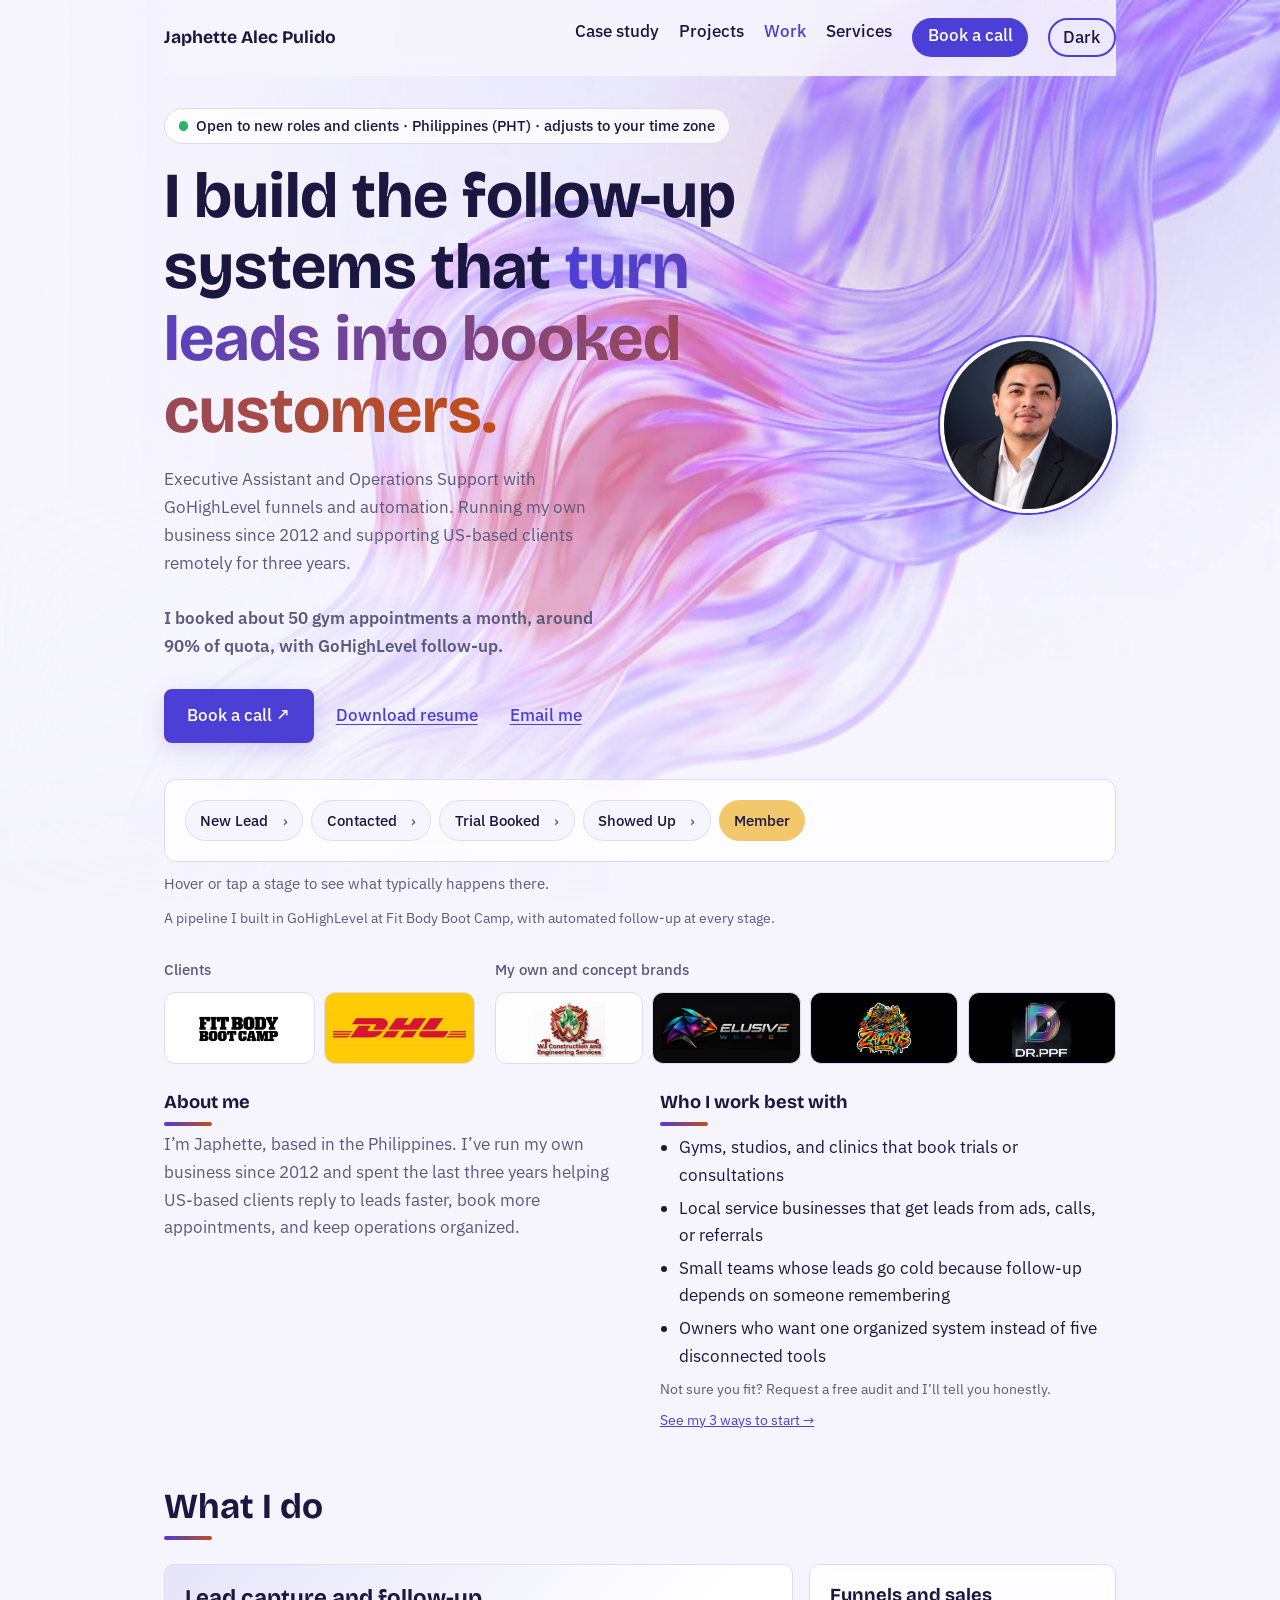
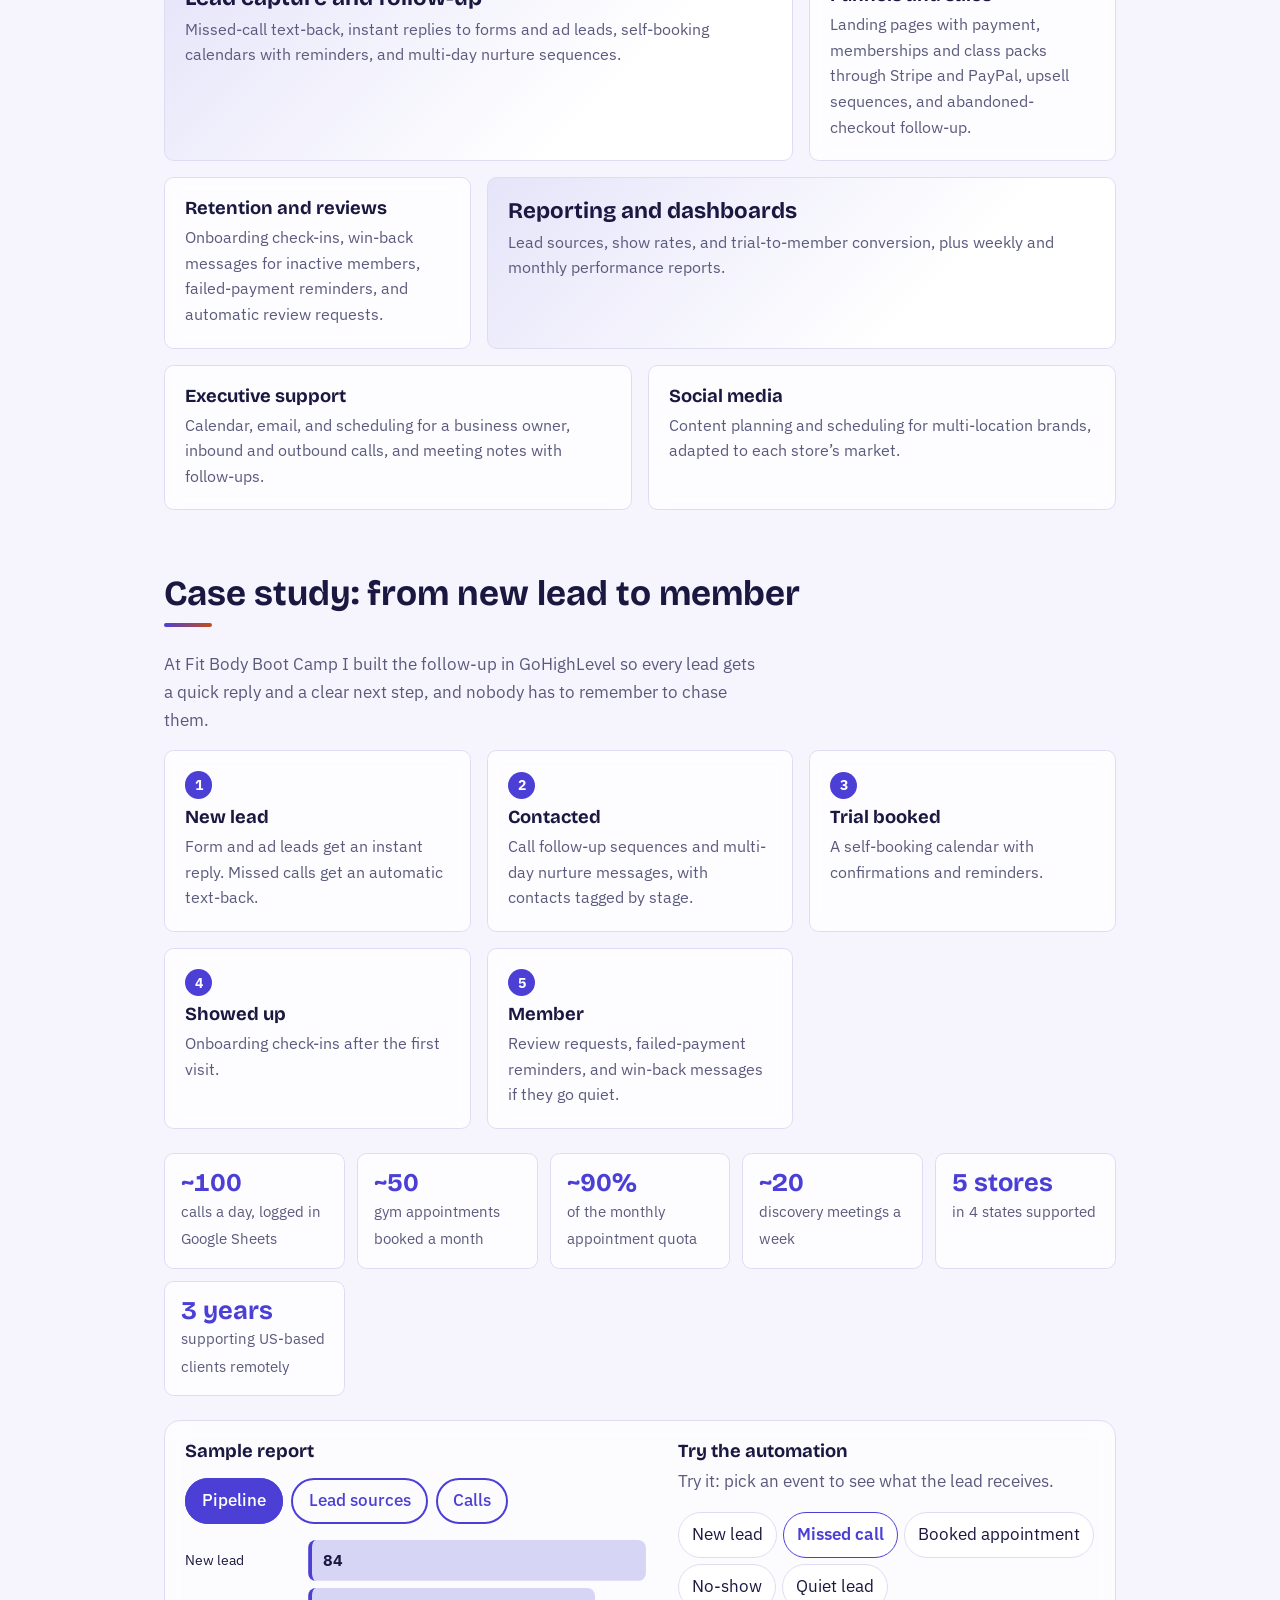
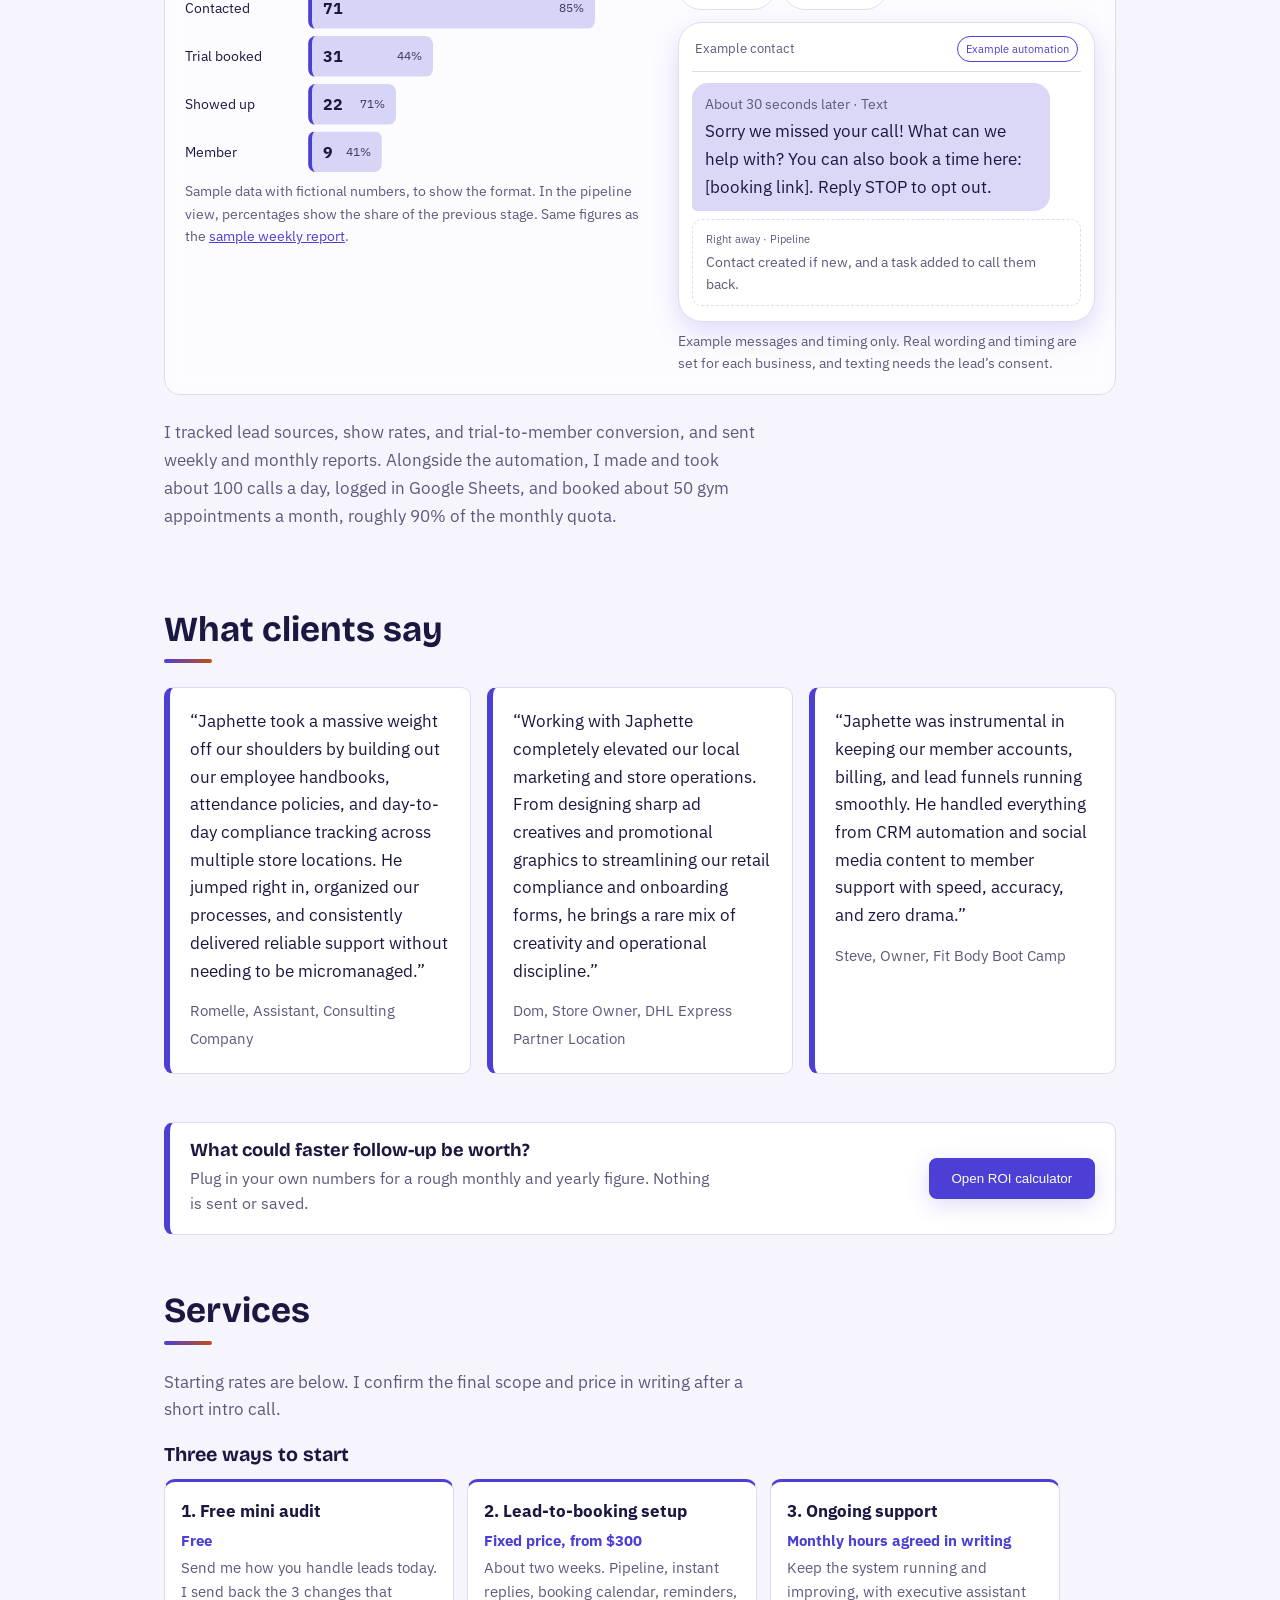
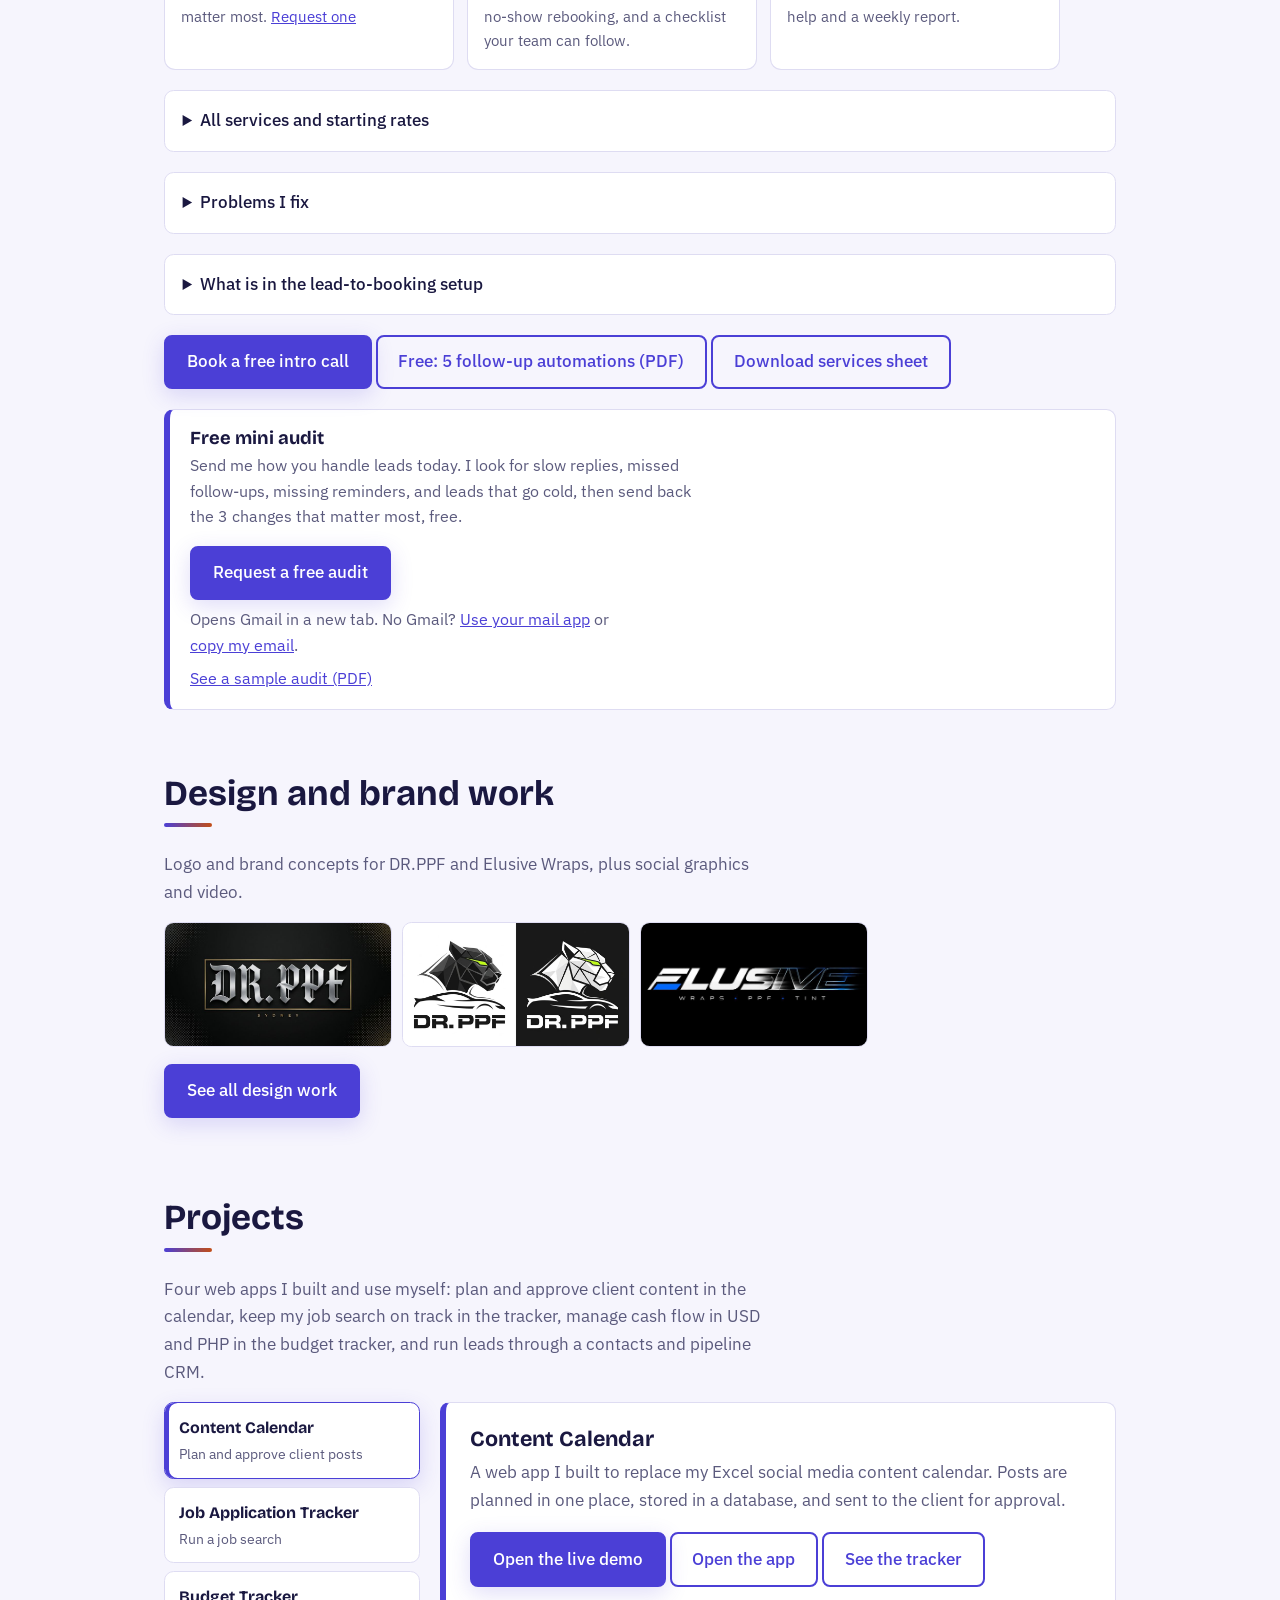
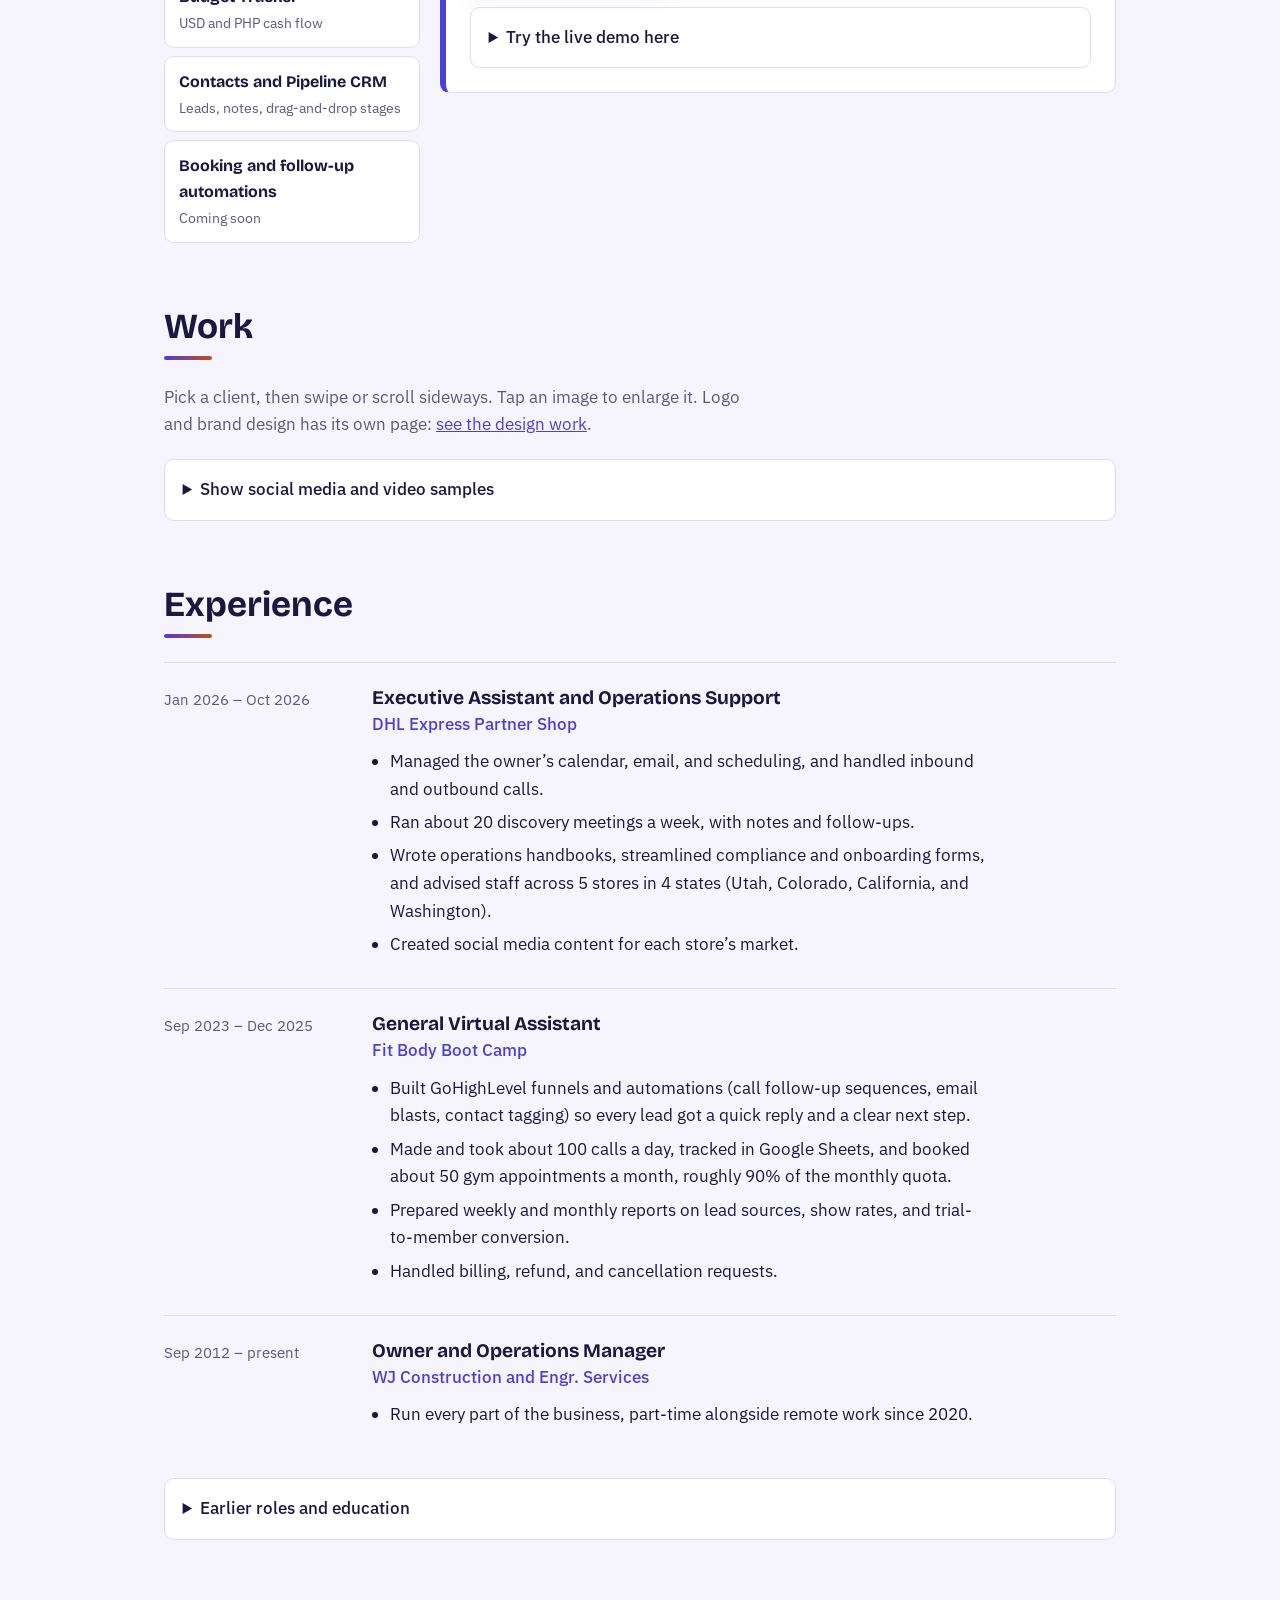
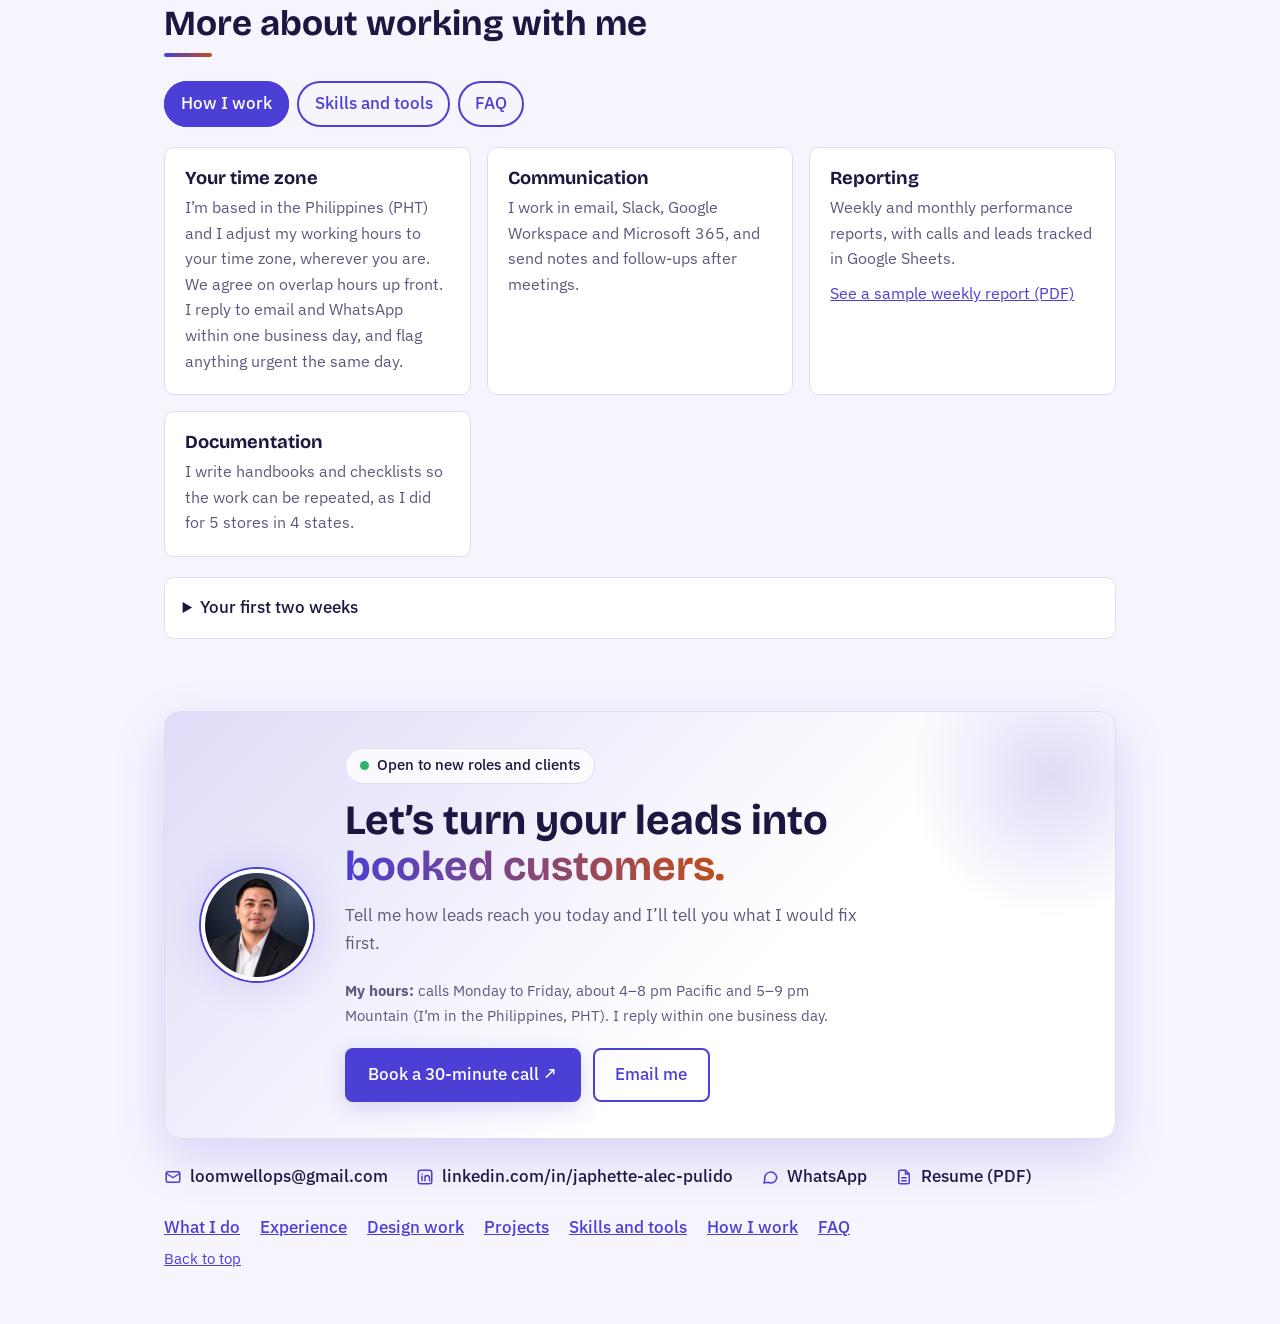
==== index.html @ 108595d5 "Add files via upload" ====
<!DOCTYPE html>
<html lang="en">
<head>
<meta charset="utf-8">
<meta name="viewport" content="width=device-width, initial-scale=1">
<title>Japhette Alec Pulido | Executive Assistant &amp; GoHighLevel Automation</title>
<meta name="theme-color" content="#4b3fd6">
<script>(function(){var r=document.documentElement;r.className+=" js";var s=null;try{s=localStorage.getItem("theme")}catch(e){}if(s!=="dark"&&s!=="light"){s=window.matchMedia&&matchMedia("(prefers-color-scheme:dark)").matches?"dark":"light"}r.setAttribute("data-theme",s)})();</script>
<meta name="description" content="GoHighLevel automation and executive assistant support. I build the follow-up systems that turn leads into booked customers. Philippines-based, US hours.">
<meta property="og:title" content="Japhette Alec Pulido | Executive Assistant &amp; GoHighLevel Automation">
<meta property="og:type" content="website">
<meta property="og:url" content="https://loomwell-ops.github.io/">
<meta property="og:description" content="GoHighLevel automation and executive assistant support. I build the follow-up systems that turn leads into booked customers. Philippines-based, US hours.">
<meta property="og:image" content="https://loomwell-ops.github.io/og-image.jpg">
<meta property="og:image:width" content="1200">
<meta property="og:image:height" content="630">
<meta property="og:image:alt" content="Japhette Alec Pulido, Executive Assistant and GoHighLevel automation">
<meta property="og:site_name" content="Japhette Alec Pulido">
<link rel="canonical" href="https://loomwell-ops.github.io/">
<script type="application/ld+json">{"@context": "https://schema.org", "@type": "Person", "name": "Japhette Alec Pulido", "jobTitle": "Executive Assistant & GoHighLevel Automation Specialist", "description": "GoHighLevel automation and executive assistant support. I build the follow-up systems that turn leads into booked customers. Philippines-based, US hours.", "url": "https://loomwell-ops.github.io/", "email": "loomwellops@gmail.com", "image": "https://loomwell-ops.github.io/profile.jpg", "address": {"@type": "PostalAddress", "addressCountry": "PH"}, "sameAs": ["https://www.linkedin.com/in/japhette-alec-pulido"], "knowsAbout": ["Executive Assistance", "Operations Support", "GoHighLevel", "Funnels and Automation", "Lead Follow-up", "Cold Calling", "Customer Support", "Performance Reporting", "Social Media Management", "Workflow Automation", "Email Marketing", "Zapier", "Make", "HubSpot"], "alumniOf": {"@type": "CollegeOrUniversity", "name": "Colegio de San Juan de Letran"}}</script>
<meta name="twitter:card" content="summary_large_image">
<meta name="twitter:image" content="https://loomwell-ops.github.io/og-image.jpg">
<link rel="apple-touch-icon" href="apple-touch-icon.png">
<link rel="icon" href="data:image/svg+xml,%3Csvg xmlns=%27http://www.w3.org/2000/svg%27 viewBox=%270 0 100 100%27%3E%3Crect width=%27100%27 height=%27100%27 rx=%2722%27 fill=%27%234b3fd6%27/%3E%3Ctext x=%2750%27 y=%2768%27 font-size=%2756%27 text-anchor=%27middle%27 fill=%27white%27 font-family=%27sans-serif%27 font-weight=%27bold%27%3EJP%3C/text%3E%3C/svg%3E">
<link rel="preconnect" href="https://fonts.googleapis.com">
<link rel="preconnect" href="https://fonts.gstatic.com" crossorigin>
<link href="https://fonts.googleapis.com/css2?family=Bricolage+Grotesque:opsz,wght@12..96,500;12..96,700&family=IBM+Plex+Sans:wght@400;500&display=swap" rel="stylesheet" media="print" onload="this.media='all'">
<noscript><link href="https://fonts.googleapis.com/css2?family=Bricolage+Grotesque:opsz,wght@12..96,500;12..96,700&family=IBM+Plex+Sans:wght@400;500&display=swap" rel="stylesheet"></noscript>
<style>
:root{--bg:#f6f5fd;--surface:#fff;--ink:#1a1840;--muted:#5b5a7d;--line:#dedcf2;--accent:#4b3fd6;--accent-ink:#fff;--mark:#f3c76b}
@media (prefers-color-scheme:dark){:root:not([data-theme="light"]){--bg:#13112b;--surface:#1d1a3f;--ink:#ecebfa;--muted:#a8a6cf;--line:#2f2b5e;--accent:#9c93ff;--accent-ink:#13112b;--mark:#c99a2e}}
:root[data-theme="dark"]{--bg:#13112b;--surface:#1d1a3f;--ink:#ecebfa;--muted:#a8a6cf;--line:#2f2b5e;--accent:#9c93ff;--accent-ink:#13112b;--mark:#c99a2e}
:root[data-theme="light"]{--bg:#f6f5fd;--surface:#fff;--ink:#1a1840;--muted:#5b5a7d;--line:#dedcf2;--accent:#4b3fd6;--accent-ink:#fff;--mark:#f3c76b}
#theme{font:inherit;font-weight:500;cursor:pointer;background:transparent;color:var(--ink);border:2px solid var(--accent);border-radius:2rem;padding:.25rem .85rem}
#theme:hover{color:var(--accent)}
*{box-sizing:border-box}
html{scroll-behavior:smooth}
body{margin:0;background:var(--bg);color:var(--ink);font:400 1.05rem/1.65 "IBM Plex Sans",system-ui,sans-serif}
h1,h2,h3{font-family:"Bricolage Grotesque","IBM Plex Sans",sans-serif;line-height:1.12;margin:0}
a{color:var(--accent)}
:focus-visible{outline:3px solid var(--accent);outline-offset:3px}
.wrap{max-width:62rem;margin:0 auto;padding:0 1.25rem}
nav{display:flex;justify-content:space-between;align-items:center;padding:1.1rem 0;gap:1rem;flex-wrap:wrap}
nav b{font-family:"Bricolage Grotesque",sans-serif;font-size:1.1rem}
nav div{display:flex;gap:1.25rem;flex-wrap:wrap}
nav a{color:var(--ink);text-decoration:none;font-weight:500}
nav a:hover{color:var(--accent)}
.hero{display:grid;grid-template-columns:1fr auto;gap:2rem;align-items:center;padding:3.5rem 0 2rem}
.hero h1{font-size:clamp(2.2rem,6vw,4rem);font-weight:700;max-width:16ch}
.hero p{max-width:46ch;color:var(--muted);margin:1.25rem 0 1.75rem}
.photo{width:11rem;height:11rem;border-radius:50%;object-fit:cover;border:4px solid var(--surface);box-shadow:0 0 0 2px var(--accent)}
.btns{display:flex;gap:.75rem;flex-wrap:wrap}
.btn{display:inline-block;padding:.7rem 1.3rem;border-radius:.5rem;font-weight:500;text-decoration:none;border:2px solid var(--accent)}
.btn.main{background:var(--accent);color:var(--accent-ink)}
.btn.alt{color:var(--accent)}
.pipe{list-style:none;margin:1rem 0 0;padding:1.25rem;background:var(--surface);border:1px solid var(--line);border-radius:.75rem;display:flex;gap:.5rem;flex-wrap:wrap;align-items:center}
.pipe li{padding:.45rem .9rem;border-radius:2rem;background:var(--bg);border:1px solid var(--line);font-weight:500;font-size:.95rem}
.pipe li:not(:last-child)::after{content:"›";margin-left:.9rem;color:var(--muted)}
.pipe li:last-child{background:var(--mark);color:#1a1840;border-color:var(--mark)}
.cap{color:var(--muted);font-size:.9rem;margin:.6rem 0 0}
section{padding:3.5rem 0 .5rem}
h2{font-size:clamp(1.6rem,4vw,2.2rem);margin-bottom:1.5rem}
.grid{display:grid;grid-template-columns:repeat(auto-fit,minmax(16rem,1fr));gap:1rem}
.grid>div{background:var(--surface);border:1px solid var(--line);border-radius:.6rem;padding:1.25rem}
.grid h3{font-size:1.15rem;margin-bottom:.4rem}
.grid p{margin:0;color:var(--muted);font-size:.97rem}.grid p+p{margin-top:.6rem}.logos{list-style:none;margin:0;padding:0;display:grid;grid-template-columns:repeat(auto-fit,minmax(9rem,1fr));gap:.8rem}.logos li{display:grid;place-items:center;height:5.2rem;padding:.6rem;border-radius:.7rem;border:1px solid var(--line);overflow:hidden}.logos img{max-width:100%;max-height:4rem;width:auto;height:auto;object-fit:contain}.grid .price{color:var(--ink,inherit);font-weight:700}
.job{display:grid;grid-template-columns:11rem 1fr;gap:1rem 2rem;padding:1.5rem 0;border-top:1px solid var(--line)}
.job time{color:var(--muted);font-size:.95rem}
.job h3{font-size:1.2rem}
.job .co{color:var(--accent);font-weight:500;margin:.15rem 0 .6rem}
.job ul{margin:0;padding-left:1.1rem;max-width:62ch}
.job li{margin-bottom:.35rem}
.proj{background:var(--surface);border:1px solid var(--line);border-left:6px solid var(--accent);border-radius:.6rem;padding:1.5rem;max-width:44rem}
.proj h3{font-size:1.35rem;margin-bottom:.5rem}.badge{display:inline-block;vertical-align:middle;margin-left:.4rem;padding:.15rem .6rem;border-radius:999px;border:1px solid var(--accent);color:var(--accent);font-size:.75rem;font-weight:700;letter-spacing:.04em;text-transform:uppercase}
.proj p{margin:0 0 1.1rem;color:var(--muted)}
.group[hidden]{display:none}
.group h3{font-size:1.4rem}
.group h4{font-size:1.05rem;margin:1.5rem 0 .6rem}
.gd{color:var(--muted);max-width:60ch;margin:.3rem 0 1rem}
.tabs{display:flex;gap:.5rem;overflow-x:auto;padding-bottom:.5rem;margin-bottom:1.25rem}
.tabs button{font:inherit;font-weight:500;padding:.5rem 1rem;border-radius:2rem;border:2px solid var(--accent);background:transparent;color:var(--accent);cursor:pointer;white-space:nowrap}
.tabs button[aria-pressed=true]{background:var(--accent);color:var(--accent-ink)}
.strip{display:flex;gap:.75rem;overflow-x:auto;scroll-snap-type:x proximity;padding-bottom:.7rem}
.th{all:unset;cursor:zoom-in;flex:none;scroll-snap-align:start}
.th:focus-visible{outline:3px solid var(--accent);outline-offset:2px}
.th img{height:20rem;width:auto;display:block;border-radius:.5rem;border:1px solid var(--line)}
.strip figure{margin:0;flex:none;scroll-snap-align:start}
.strip video{height:20rem;max-width:85vw;object-fit:contain;display:block;background:#000;border-radius:.5rem}
.strip video.land{aspect-ratio:16/9}
.strip video.port{aspect-ratio:9/16}
figcaption{font-size:.9rem;color:var(--muted);margin-top:.3rem}
#lb{max-width:96vw;max-height:96vh;padding:0;border:0;background:transparent}
#lb img{max-width:96vw;max-height:92vh;display:block;border-radius:.5rem}
#lb::backdrop{background:rgba(0,0,0,.82)}
.chips{display:flex;flex-wrap:wrap;gap:.5rem;padding:0;list-style:none;margin:0}
.chips li{padding:.3rem .8rem;border:1px solid var(--line);background:var(--surface);border-radius:.4rem;font-size:.95rem}
.skills h3{font-size:1.05rem;margin:1.5rem 0 .6rem}
.tools li{padding:0;transition:border-color .2s}.tools li:hover{border-color:var(--accent)}.tools a{display:flex;align-items:center;gap:.55rem;padding:.3rem .8rem .3rem .45rem;color:var(--ink);text-decoration:none;border-radius:.4rem}.tools a:hover{color:var(--accent)}.tools img{width:24px;height:24px;flex:none;padding:2px;border-radius:6px;background:#fff;object-fit:contain}
.sr{position:absolute;width:1px;height:1px;overflow:hidden;clip:rect(0 0 0 0);white-space:nowrap}
.steps{counter-reset:s}.steps>div{position:relative}.n{display:inline-grid;place-items:center;width:1.7rem;height:1.7rem;border-radius:50%;background:var(--accent);color:var(--accent-ink);font-weight:700;font-size:.9rem;margin-bottom:.5rem}
.tg{font-size:.95rem;color:var(--muted);font-weight:500;margin:1rem 0 .4rem;font-family:"IBM Plex Sans",sans-serif}
#lb .x{position:absolute;top:.5rem;right:.5rem;width:2.5rem;height:2.5rem;border-radius:50%;border:0;background:rgba(0,0,0,.65);color:#fff;font-size:1.4rem;line-height:1;cursor:pointer}
footer{margin-top:4rem;padding:2.5rem 0 3rem;border-top:1px solid var(--line)}
footer p{margin:.3rem 0;color:var(--muted)}
.more{display:flex;flex-wrap:wrap;gap:.4rem 1.25rem;margin:1.25rem 0 0}.more a{font-weight:500}
main{display:block}
@media print{.bg,#stick,#theme,.tabs,.book{display:none!important}.js .rv{opacity:1!important;transform:none!important}body{background:#fff;color:#000}}
@media (max-width:640px){.hero{grid-template-columns:1fr}.photo{order:-1;width:8rem;height:8rem}.job{grid-template-columns:1fr;gap:.3rem}}
@media (prefers-reduced-motion:reduce){html{scroll-behavior:auto}}

[hidden]{display:none!important}
.skip{position:absolute;left:-999px;top:0;background:var(--accent);color:var(--accent-ink);padding:.6rem 1rem;border-radius:0 0 .5rem 0;z-index:30}.skip:focus{left:0}
.pill{display:inline-flex;align-items:center;gap:.5rem;font-size:.92rem;font-weight:500;padding:.3rem .85rem;border:1px solid var(--line);background:var(--surface);border-radius:2rem;margin-bottom:1rem}
.pill::before{content:"";width:.6rem;height:.6rem;border-radius:50%;background:#2fb36b}
.hero{padding:2rem 0 1.25rem}
.stats{display:grid;grid-template-columns:repeat(auto-fit,minmax(10rem,1fr));gap:.75rem;margin:1.5rem 0 0;padding:0;list-style:none}
.stats li{background:var(--surface);border:1px solid var(--line);border-radius:.6rem;padding:.9rem 1rem}
.stats b{display:block;font-family:"Bricolage Grotesque",sans-serif;font-size:1.6rem;line-height:1.15;color:var(--accent)}
.stats span{font-size:.92rem;color:var(--muted)}
.shot{margin:1.25rem 0 0;max-width:44rem}.shot img{width:100%;height:auto;border-radius:.6rem;border:1px solid var(--line)}
.vid{max-width:44rem}.vid video{width:100%;border-radius:.75rem;background:#000;display:block}
.quotes{display:grid;grid-template-columns:repeat(auto-fit,minmax(16rem,1fr));gap:1rem}
.quotes blockquote{margin:0;background:var(--surface);border:1px solid var(--line);border-left:6px solid var(--accent);border-radius:.6rem;padding:1.25rem}
.quotes p{margin:0 0 .75rem}.quotes cite{font-style:normal;font-size:.92rem;color:var(--muted)}
.faq details{background:var(--surface);border:1px solid var(--line);border-radius:.6rem;padding:.2rem 1.1rem;margin:.6rem 0;max-width:46rem}
.faq summary{cursor:pointer;font-weight:500;padding:.8rem 0}
.faq details p{margin:0 0 1rem;color:var(--muted)}
#stick{position:fixed;right:1rem;bottom:1rem;z-index:20;box-shadow:0 4px 16px rgba(0,0,0,.25);transition:opacity .2s}
#stick.off{opacity:0;pointer-events:none}
.up{font-size:.92rem}
@media (max-width:40rem){.hero{padding:1.25rem 0 1rem;grid-template-columns:1fr}.hero .photo{width:7rem;height:7rem;order:-1}}
@media (prefers-reduced-motion:reduce){#stick{transition:none}}

/* ---- beautification layer ---- */
:root{--g2:#c24e17;--glow:rgba(75,63,214,.18);--bgimg:url(bg-light.webp)}
:root[data-theme="dark"]{--g2:#ff9a76;--glow:rgba(156,147,255,.38);--bgimg:url(bg.jpg)}
body{position:relative}
.bg{position:absolute;inset:0 0 auto 0;height:max(100svh,42rem);z-index:-1;pointer-events:none;overflow:hidden;-webkit-mask-image:linear-gradient(#000 55%,transparent);mask-image:linear-gradient(#000 55%,transparent)}
.bg::before{content:"";position:absolute;inset:0;background:var(--bgimg) right top/cover no-repeat}
.bg::after{content:"";position:absolute;inset:0;background:linear-gradient(90deg,var(--bg) 0,transparent 55%)}
.grad{color:var(--accent)}
@supports ((-webkit-background-clip:text) or (background-clip:text)){.grad{background:linear-gradient(90deg,var(--accent),var(--g2));-webkit-background-clip:text;background-clip:text;color:transparent}}
h2::after{content:"";display:block;width:3rem;height:4px;border-radius:2px;margin-top:.6rem;background:linear-gradient(90deg,var(--accent),var(--g2))}
.photo{box-shadow:0 0 0 2px var(--accent),0 0 48px var(--glow)}
.pill,.pipe,.stats li{background:var(--surface);background:color-mix(in srgb,var(--surface) 76%,transparent);-webkit-backdrop-filter:blur(10px);backdrop-filter:blur(10px)}
.grid>div,.stats li,.quotes blockquote,.proj,.faq details{transition:transform .2s ease,border-color .2s ease,box-shadow .2s ease}
@media (hover:hover){.grid>div:hover,.stats li:hover,.quotes blockquote:hover{transform:translateY(-3px);border-color:var(--accent);box-shadow:0 10px 28px var(--glow)}}
.btn.main{box-shadow:0 6px 22px var(--glow)}
.js .rv{opacity:0;transform:translateY(16px);transition:opacity .6s ease,transform .6s ease}
.js .rv.in{opacity:1;transform:none}
@media (max-width:640px){.bg{opacity:.55}.bg::after{background:linear-gradient(90deg,var(--bg) 0,transparent 80%)}}
@media (prefers-reduced-motion:reduce){.js .rv{opacity:1;transform:none;transition:none}.grid>div:hover,.stats li:hover,.quotes blockquote:hover{transform:none}}
@media (max-width:640px){nav div{gap:.4rem .85rem}nav a{font-size:.95rem}#theme{padding:.1rem .65rem}}

/* ---- compact layout layer ---- */
html{scroll-padding-top:1rem}
.fold{background:var(--surface);border:1px solid var(--line);border-radius:.6rem;padding:.2rem 1.1rem;margin:1.25rem 0 0}
.fold summary{cursor:pointer;font-weight:500;padding:.8rem 0}
.fold[open] summary{margin-bottom:.4rem}
.fold>.job:first-of-type{border-top:0}
.callout{display:flex;gap:1rem 1.5rem;align-items:center;justify-content:space-between;flex-wrap:wrap;background:var(--surface);border:1px solid var(--line);border-left:6px solid var(--accent);border-radius:.6rem;padding:1.1rem 1.25rem;margin-top:1.25rem}
.callout h3{font-size:1.15rem;margin-bottom:.3rem}
.callout p{margin:0;max-width:52ch;color:var(--muted);font-size:.97rem}
#clients{padding:1.75rem 0 0}
#clients .tg{margin:0 0 .6rem}
#clients .lgs{display:grid;grid-template-columns:2fr 4fr;gap:1.25rem}
#clients .logos{gap:.6rem}
#clients .lg:first-child .logos{grid-template-columns:repeat(2,1fr)}
#clients .lg:last-child .logos{grid-template-columns:repeat(4,1fr)}
#clients .logos li{height:4.5rem;padding:.5rem}
#clients .logos img{max-height:3.5rem}
.book{padding-bottom:1rem}
nav a.cta{background:var(--accent);color:var(--accent-ink);padding:.3rem .95rem;border-radius:2rem}
nav a.cta:hover{color:var(--accent-ink);opacity:.9}
@media (min-width:40.01rem){html{scroll-padding-top:4.5rem}nav{position:sticky;top:0;z-index:25;background:var(--bg);background:color-mix(in srgb,var(--bg) 88%,transparent);-webkit-backdrop-filter:blur(10px);backdrop-filter:blur(10px);border-bottom:1px solid transparent}}
@media (max-width:40rem){#clients .lgs{grid-template-columns:1fr}#clients .lg:last-child .logos{grid-template-columns:repeat(2,1fr)}}
.btn.lnk{border-color:transparent;padding-left:.5rem;padding-right:.5rem;text-decoration:underline;text-underline-offset:.2em}
.btn.lnk:hover{border-color:var(--accent)}
.photo{object-position:50% 25%}
@media (min-width:40.01rem){#stick{display:none}}

/* ---- contact card ---- */
footer#contact{border-top:0;margin-top:3rem;padding:1rem 0 3rem}
.cta-card{position:relative;display:grid;grid-template-columns:auto 1fr;gap:1.5rem 2rem;align-items:center;padding:2.25rem;border-radius:1rem;border:1px solid var(--line);background:var(--surface);background:linear-gradient(135deg,color-mix(in srgb,var(--accent) 18%,var(--surface)),var(--surface) 62%);overflow:hidden;box-shadow:0 18px 50px var(--glow,rgba(75,63,214,.18))}
.cta-card::before{content:"";position:absolute;right:-5rem;top:-5rem;width:18rem;height:18rem;border-radius:50%;background:radial-gradient(circle,var(--glow,rgba(75,63,214,.18)),transparent 70%);pointer-events:none}
.cta-card>*{position:relative}
.cta-photo{width:7rem;height:7rem;border-radius:50%;object-fit:cover;object-position:50% 25%;border:4px solid var(--surface);box-shadow:0 0 0 2px var(--accent),0 0 40px var(--glow,rgba(75,63,214,.18))}
.cta-card h2{font-size:clamp(1.7rem,4.5vw,2.6rem);line-height:1.1;margin-bottom:.8rem;max-width:20ch}
.cta-card h2::after{display:none}
.cta-card p{margin:0 0 1.25rem;max-width:54ch;color:var(--muted)}
.cta-card .pill{margin-bottom:.9rem}
.contact-row{list-style:none;display:flex;flex-wrap:wrap;gap:.6rem 1.75rem;margin:1.5rem 0 0;padding:0}
.contact-row a{display:inline-flex;align-items:center;gap:.5rem;font-weight:500;color:var(--ink);text-decoration:none}
.contact-row a:hover{color:var(--accent);text-decoration:underline}
.contact-row svg{color:var(--accent);flex:none}
@media (max-width:40rem){.cta-card{grid-template-columns:1fr;padding:1.5rem}.cta-photo{width:5.5rem;height:5.5rem}}
.mock{list-style:none;margin:1rem 0 0;padding:0;display:grid;grid-template-columns:repeat(auto-fit,minmax(7rem,1fr));gap:.6rem;max-width:44rem}.mock li{background:var(--surface);border:1px solid var(--line);border-radius:.6rem;padding:.8rem}.mock b{display:block;font-size:1.6rem;color:var(--accent)}.mock span{font-size:.85rem;color:var(--muted)}.proofline{font-weight:600;margin:0 0 1.1rem}.pkg li{margin:.3rem 0}.note{font-size:.85rem;color:var(--muted);margin:.5rem 0 0}.demo{width:100%;height:600px;border:1px solid var(--line);border-radius:.6rem;margin:.4rem 0 .6rem;background:var(--surface)}
.funnel{list-style:none;margin:1rem 0 0;padding:0;max-width:44rem;display:grid;gap:.45rem}.funnel li{display:grid;grid-template-columns:7rem 1fr;align-items:center;gap:.7rem;font-size:.9rem}.funnel .fb{display:flex;align-items:center;justify-content:space-between;gap:.5rem;min-width:4.6rem;padding:.45rem .7rem;border-radius:.5rem;border-left:4px solid var(--accent);background:color-mix(in srgb,var(--accent) 22%,var(--surface))}.funnel b{font-size:1rem}.funnel small{opacity:.85}nav a.on{color:var(--accent)}.demo{box-shadow:0 12px 32px var(--glow)}@media print{nav,#stick,iframe,.btns{display:none!important}body{background:#fff!important;color:#000!important}}
.aud{display:flex;flex-direction:column;align-items:flex-start;gap:.45rem}.aud .note{margin:0}.linkbtn{background:none;border:0;padding:0;color:var(--accent);text-decoration:underline;font:inherit;cursor:pointer}.about{display:flex;gap:1.25rem;align-items:center;max-width:44rem;margin:1.75rem 0}.about img{width:7.5rem;height:7.5rem;border-radius:1rem;object-fit:cover;object-position:50% 25%;border:1px solid var(--line);flex:none}.about h2{font-size:1.15rem;margin:0 0 .3rem}.about p{margin:0;color:var(--muted)}.dgrid{display:grid;grid-template-columns:repeat(auto-fit,minmax(12rem,1fr));gap:.6rem;max-width:44rem;margin:.8rem 0}.dgrid img{width:100%;aspect-ratio:11/6;object-fit:cover;border-radius:.6rem;border:1px solid var(--line);transition:transform .2s}@media(hover:hover){.dgrid:hover img{transform:scale(1.02)}}@media(max-width:40rem){.about{flex-direction:column;align-items:flex-start}}
.flow{list-style:none;margin:1rem 0 0;padding:0;display:flex;flex-wrap:wrap;gap:.5rem;max-width:44rem;counter-reset:st}.flow li{flex:1 1 7.5rem;background:var(--surface);border:1px solid var(--line);border-left:4px solid var(--accent);border-radius:.6rem;padding:.7rem}.flow li::before{counter-increment:st;content:counter(st);color:var(--accent);font-weight:700;display:block}.flow b{display:block}.flow span{font-size:.85rem;color:var(--muted)}.fit{max-width:44rem;margin:1.5rem 0}.fit h2{font-size:1.15rem;margin:0 0 .5rem}.fit ul{margin:0 0 .5rem;padding-left:1.2rem}.fit li{margin:.3rem 0}
.tiers{list-style:none;padding:0;margin:.8rem 0 1.25rem;display:grid;grid-template-columns:repeat(auto-fit,minmax(13rem,1fr));gap:.8rem;max-width:56rem}.tiers li{background:var(--surface);border:1px solid var(--line);border-top:3px solid var(--accent);border-radius:.7rem;padding:1rem}.tiers b{display:block;font-size:1.05rem}.tiers p{margin:.2rem 0 0;color:var(--muted);font-size:.92rem}.tiers .price{color:var(--accent);font-weight:700}
.calc{max-width:44rem;margin:1.75rem 0}.cgrid{display:grid;gap:.8rem;grid-template-columns:repeat(auto-fit,minmax(12rem,1fr))}.calc label{display:grid;gap:.3rem;font-size:.9rem}.calc input[type=number]{padding:.55rem .65rem;border-radius:.5rem;border:1px solid var(--line);background:var(--surface);color:inherit;font:inherit}.calc input[type=range]{width:100%}.cres{margin-top:1rem;padding:1rem;border:1px solid var(--line);border-radius:.7rem;background:var(--surface);display:grid;gap:.4rem}.cres b{color:var(--accent)}.cres .big{font-size:1.2rem}
.sim{max-width:44rem;margin:.8rem 0}.simb{display:flex;flex-wrap:wrap;gap:.4rem}.simb button{padding:.5rem .8rem;border-radius:2rem;border:1px solid var(--line);background:var(--surface);color:inherit;font:inherit;cursor:pointer}.simb button[aria-pressed=true]{border-color:var(--accent);color:var(--accent);font-weight:600}.sim ol{list-style:none;margin:.8rem 0 0;padding:0;display:grid;gap:.5rem}.sim li{display:grid;gap:.15rem;padding:.6rem .8rem;border-left:4px solid var(--accent);border-radius:.5rem;background:var(--surface);animation:fu .4s both}.sim li small{color:var(--muted)}@keyframes fu{from{opacity:0;transform:translateY(6px)}to{opacity:1;transform:none}}@media(prefers-reduced-motion:reduce){.sim li{animation:none}}
.pipe li{cursor:pointer}.pipe button{background:none;border:0;color:inherit;font:inherit;padding:0;cursor:pointer}.pipe li:hover,.pipe li.on{border-color:var(--accent)}.pd-i{display:none}.pd{margin:.6rem 0 0;font-size:.92rem;color:var(--muted);min-height:1.5em}
@media(max-width:40rem){.pipe{flex-direction:column;align-items:stretch;gap:.4rem}.pipe li:not(:last-child)::after{content:none}.pipe li button{width:100%;text-align:left;display:flex;justify-content:space-between}.pipe li button::after{content:"+";color:var(--muted)}.pipe li.on button::after{content:"–"}.pipe li.on .pd-i{display:block;margin:.35rem 0 0;font-weight:400;font-size:.88rem;color:var(--muted)}.pd{display:none}}
.phone{max-width:24rem;margin:.8rem 0 0;border:1px solid var(--line);border-radius:1.5rem;background:var(--surface);padding:.6rem .8rem .9rem;box-shadow:0 10px 28px var(--glow)}.ph-head{display:flex;justify-content:space-between;align-items:center;gap:.5rem;font-size:.8rem;color:var(--muted);padding:.2rem .2rem .6rem;border-bottom:1px solid var(--line)}.ph-badge{font-size:.7rem;padding:.15rem .5rem;border-radius:2rem;border:1px solid var(--accent);color:var(--accent)}.phone ol{margin:.7rem 0 0}.phone li{border-left:0;max-width:92%;border-radius:1rem 1rem 1rem .3rem;background:color-mix(in srgb,var(--accent) 16%,var(--bg))}.phone li.em{border-radius:.6rem}.phone li.sys{max-width:100%;background:none;border:1px dashed var(--line);border-radius:.6rem;font-size:.85rem;color:var(--muted)}

/* polish: glow, bento, glass, tabs, ring */
body::before{content:"";position:fixed;inset:0;z-index:-1;pointer-events:none;background:radial-gradient(640px circle at 88% 6%,color-mix(in srgb,var(--accent) 16%,transparent),transparent 65%),radial-gradient(500px circle at 70% 22%,rgba(194,78,23,.10),transparent 62%)}
.bento,.grid.steps{--gl:color-mix(in srgb,var(--accent) 18%,transparent)}
.bento>div,.grid.steps>div{background-color:color-mix(in srgb,var(--surface) 80%,transparent);-webkit-backdrop-filter:blur(8px);backdrop-filter:blur(8px);transition:transform .2s ease,border-color .2s ease,box-shadow .2s ease}
.bento{grid-template-columns:repeat(6,1fr)}
.bento>div:nth-child(1),.bento>div:nth-child(4){grid-column:span 4;background:linear-gradient(135deg,color-mix(in srgb,var(--accent) 14%,var(--surface)),var(--surface) 70%)}
.bento>div:nth-child(2),.bento>div:nth-child(3){grid-column:span 2}
.bento>div:nth-child(5),.bento>div:nth-child(6){grid-column:span 3}
.bento>div:nth-child(1) h3,.bento>div:nth-child(4) h3{font-size:1.4rem}
@media(max-width:46rem){.bento{grid-template-columns:1fr}.bento>div{grid-column:auto!important}}
@media(hover:hover){.bento>div:hover,.grid.steps>div:hover{transform:translateY(-3px);border-color:var(--accent);box-shadow:0 12px 30px var(--gl)}}
@keyframes bi{from{opacity:0;filter:blur(6px);transform:translateY(10px)}to{opacity:1;filter:none;transform:none}}
.in .bento>div{animation:bi .6s ease both}.in .bento>div:nth-child(2){animation-delay:.07s}.in .bento>div:nth-child(3){animation-delay:.14s}.in .bento>div:nth-child(4){animation-delay:.21s}.in .bento>div:nth-child(5){animation-delay:.28s}.in .bento>div:nth-child(6){animation-delay:.35s}
.rtabs{display:flex;gap:.5rem;flex-wrap:wrap;margin:1rem 0 .4rem}
.rtabs button{font:inherit;font-weight:500;padding:.45rem .95rem;border-radius:2rem;border:2px solid var(--accent);background:transparent;color:var(--accent);cursor:pointer}
.rtabs button[aria-selected=true]{background:var(--accent);color:var(--accent-ink)}
.rpanel[hidden]{display:none}.rpanel{animation:fi .35s ease both}
@keyframes fi{from{opacity:0;transform:translateY(6px)}to{opacity:1;transform:none}}
.cols{display:flex;align-items:flex-end;gap:.7rem;height:11rem;max-width:30rem;margin-top:1rem}
.cols>div{flex:1;display:flex;flex-direction:column;justify-content:flex-end;align-items:center;gap:.25rem;font-size:.9rem}
.cols i{display:block;width:100%;border-radius:.4rem .4rem 0 0;background:color-mix(in srgb,var(--accent) 70%,var(--surface));transform-origin:bottom}
.cols span{color:var(--muted)}
.fb,.cols i{transition:clip-path .9s ease,transform .9s ease}
.pre .fb{clip-path:inset(0 100% 0 0)}.pre.cols i{transform:scaleY(0)}
.go .fb{clip-path:inset(0)}.go.cols i{transform:none}
.cviz{display:flex;gap:1.25rem;align-items:center;flex-wrap:wrap;margin-top:1rem}
.cviz circle{transition:stroke-dasharray .5s ease,stroke-dashoffset .5s ease}
.cleg{list-style:none;margin:0;padding:0;display:grid;gap:.4rem;font-size:.95rem}
.cleg i{display:inline-block;width:.8rem;height:.8rem;border-radius:50%;margin-right:.5rem;vertical-align:middle}
.cleg .d0{background:var(--muted)}.cleg .d1{background:var(--accent)}
@media(prefers-reduced-motion:reduce){.in .bento>div,.rpanel{animation:none}.fb,.cols i,.cviz circle{transition:none}.bento>div:hover,.grid.steps>div:hover{transform:none}}

/* ---- hero portrait, pulse, numerals, lightbox ---- */
.hero-ph{position:relative;display:grid;place-items:center}
.hero-ph::before{content:"";position:absolute;inset:-2.2rem;border-radius:50%;background:radial-gradient(circle,var(--glow) 0,transparent 68%);pointer-events:none}
.hero-ph .photo{position:relative}
@media (max-width:640px){.hero-ph{order:-1;justify-self:start}.hero-ph::before{inset:-1.2rem}}
#stats b,.funnel b,.cols b{font-variant-numeric:tabular-nums}
#lb::backdrop{-webkit-backdrop-filter:blur(10px);backdrop-filter:blur(10px)}
@keyframes pulse{0%{box-shadow:0 0 0 0 rgba(47,179,107,.55)}70%{box-shadow:0 0 0 .6rem rgba(47,179,107,0)}100%{box-shadow:0 0 0 0 rgba(47,179,107,0)}}
@media (prefers-reduced-motion:no-preference){
.pill::before{animation:pulse 2.4s ease-out infinite}
::view-transition-old(root),::view-transition-new(root){animation:none;mix-blend-mode:normal}
::view-transition-old(root){z-index:1}::view-transition-new(root){z-index:2}
@keyframes lbin{from{opacity:0;transform:scale(.96)}to{opacity:1;transform:none}}
#lb[open]{animation:lbin .22s ease both}
}

/* ---- tighter layout: merges, split pane, modal, live frame, hub tabs ---- */
.duo{display:grid;grid-template-columns:1fr 1fr;gap:1.5rem 2.5rem;align-items:start;margin-top:.5rem}
.duo>section{padding:0;margin:0}
.duo .about,.duo .fit{max-width:none;margin:1.25rem 0 0}
@media (max-width:46rem){.duo{grid-template-columns:1fr}}
.cta-card .hrs{font-size:.95rem;margin:0 0 1.25rem}
.calcbar{padding:1.25rem 0 0}
#roi{width:min(46rem,94vw);max-height:92vh;overflow:auto;padding:1.5rem;border:1px solid var(--line);border-radius:1rem;background:var(--bg);color:var(--ink);box-shadow:0 24px 64px rgba(0,0,0,.4),0 0 40px var(--glow)}
#roi::backdrop{background:rgba(0,0,0,.6);-webkit-backdrop-filter:blur(8px);backdrop-filter:blur(8px)}
#roi .calc{margin:0;max-width:none}
.roi-x{float:right;width:2.5rem;height:2.5rem;border-radius:50%;border:1px solid var(--line);background:var(--surface);color:var(--ink);font-size:1.4rem;line-height:1;cursor:pointer;margin:0 0 .5rem .75rem}
body:has(#roi[open]){overflow:hidden}
.live{display:grid;grid-template-columns:1.05fr .95fr;gap:1.5rem 2rem;margin-top:1.5rem;padding:1.25rem;border:1px solid var(--line);border-radius:1rem;background:var(--surface);background:color-mix(in srgb,var(--surface) 70%,transparent);-webkit-backdrop-filter:blur(10px);backdrop-filter:blur(10px)}
.live>div{min-width:0}
.live h3{margin:0 0 .4rem;font-size:1.15rem}
.live .sim{margin:0;max-width:none}.live .phone{max-width:none}.live .funnel,.live .cols{max-width:none}
@media (max-width:62rem){.live{grid-template-columns:1fr}}
.split{display:grid;grid-template-columns:16rem minmax(0,1fr);gap:1.25rem;align-items:start;margin-top:1rem}
.plist{display:flex;flex-direction:column;gap:.5rem}
.plist button{font:inherit;text-align:left;cursor:pointer;display:grid;gap:.1rem;padding:.75rem .9rem;border-radius:.6rem;border:1px solid var(--line);background:var(--surface);color:var(--ink);transition:border-color .2s ease,box-shadow .2s ease}
.plist b{font-family:"Bricolage Grotesque","IBM Plex Sans",sans-serif;font-size:1rem}
.plist span{font-size:.85rem;color:var(--muted)}
.plist button:hover{border-color:var(--accent)}
.plist button[aria-selected=true]{border-color:var(--accent);box-shadow:inset 4px 0 0 var(--accent),0 8px 22px var(--glow)}
.pdetail .proj{max-width:none;margin:0}
@media (max-width:46rem){.split{grid-template-columns:1fr}.plist{flex-direction:row;overflow-x:auto;padding-bottom:.4rem}.plist button{flex:none;min-width:11.5rem}}
#hub{padding-top:3.5rem}
.hubtabs,.rtabs{align-items:center}
.hubtabs{display:flex;gap:.5rem;flex-wrap:wrap;margin:1rem 0 1.25rem}
.hubtabs button{font:inherit;font-weight:500;padding:.45rem .95rem;border-radius:2rem;border:2px solid var(--accent);background:transparent;color:var(--accent);cursor:pointer}
.hubtabs button[aria-selected=true]{background:var(--accent);color:var(--accent-ink)}
.hp.faq details{max-width:46rem}
.glide{position:relative}
.glide>.gp{position:absolute;top:0;left:0;border-radius:2rem;background:var(--accent);z-index:0;pointer-events:none;transition:transform .44s cubic-bezier(.34,1.45,.64,1),width .44s cubic-bezier(.34,1.45,.64,1),height .2s}
.glide>button{position:relative;z-index:1}
.glide.has-pill>button[aria-selected=true]{background:transparent;color:var(--accent-ink)}
@keyframes bf{from{opacity:0;filter:blur(4px);transform:translateY(8px)}to{opacity:1;filter:none;transform:none}}
@media (prefers-reduced-motion:no-preference){.hp:not([hidden]),.pdetail .proj:not([hidden]){animation:bf .35s ease both}}
@media (prefers-reduced-motion:reduce){.glide>.gp{transition:none!important}}
@media print{.hp[hidden],.pdetail .proj[hidden]{display:block!important}.hubtabs,.plist,.calcbar,#roi{display:none!important}.split,.live,.duo{display:block}}
</style>
</head>
<body>
<div class="bg" aria-hidden="true"></div>
<a class="skip" href="#main">Skip to content</a>
<div class="wrap" id="top">
<nav aria-label="Primary"><b>Japhette Alec Pulido</b><div><a href="#case-study">Case study</a><a href="#projects">Projects</a><a href="#my-work">Work</a><a href="#services">Services</a><a class="cta" href="https://calendly.com/loomwellops/30min" target="_blank" rel="noopener" data-goatcounter-click="nav-book">Book a call</a><button id="theme" type="button" aria-pressed="false">Dark</button></div></nav>

<main id="main" tabindex="-1">
<header class="hero">
<div>
<span class="pill" id="avail">Open to new roles and clients · Philippines (PHT) · adjusts to your time zone</span>
<h1>I build the follow-up systems that <span class="grad">turn leads into booked customers.</span></h1>
<p>Executive Assistant and Operations Support with GoHighLevel funnels and automation. Running my own business since 2012 and supporting US-based clients remotely for three years.</p>
<p class="proofline">I booked about 50 gym appointments a month, around 90% of quota, with GoHighLevel follow-up.</p>
<div class="btns"><a class="btn main" href="https://calendly.com/loomwellops/30min" id="bookbtn" target="_blank" rel="noopener" data-goatcounter-click="hero-book">Book a call ↗</a><a class="btn lnk" href="resume.pdf" target="_blank" rel="noopener" data-goatcounter-click="resume-download">Download resume</a><a class="btn lnk" href="mailto:loomwellops@gmail.com" data-goatcounter-click="hero-email">Email me</a></div>
</div>
<div class="hero-ph"><img class="photo" src="profile.jpg" width="176" height="176" alt="Portrait of Japhette Alec Pulido, smiling, in a dark blazer"></div>
</header>

<ol class="pipe" aria-label="Example lead pipeline I have built in GoHighLevel"><li><button type="button" aria-expanded="false">New Lead</button><span class="pd-i">Typically, the lead is tagged by source and gets a quick first reply.</span></li><li><button type="button" aria-expanded="false">Contacted</button><span class="pd-i">Typically, calls and messages are logged, and quiet leads get a nudge.</span></li><li><button type="button" aria-expanded="false">Trial Booked</button><span class="pd-i">Typically, a confirmation goes out, then reminders before the visit.</span></li><li><button type="button" aria-expanded="false">Showed Up</button><span class="pd-i">Typically, the visit is marked and the lead moves on to a membership follow-up.</span></li><li><button type="button" aria-expanded="false">Member</button><span class="pd-i">Typically, the new member is tagged and moved to the member list.</span></li></ol>
<p class="pd" id="pd" data-d="Hover or tap a stage to see what typically happens there."></p>
<p class="cap">A pipeline I built in GoHighLevel at Fit Body Boot Camp, with automated follow-up at every stage.</p>

<section id="clients" aria-label="Brands I have worked on">
<div class="lgs">
<div class="lg"><p class="tg">Clients</p><ul class="logos" aria-label="Client logos"><li style="background:rgb(255, 255, 255)"><img src="work/clients/client-1.jpg" alt="Fit Body Boot Camp logo" loading="lazy" width="235" height="90"></li><li style="background:rgb(255, 203, 4)"><img src="work/clients/client-2.jpg" alt="DHL logo" loading="lazy" width="420" height="94"></li></ul></div>
<div class="lg"><p class="tg">My own and concept brands</p><ul class="logos" aria-label="Own and concept brand logos"><li style="background:rgb(253, 253, 253)"><img src="work/clients/client-3.jpg" alt="WJ Construction and Engineering Services logo" loading="lazy" width="420" height="325"></li><li style="background:rgb(9, 9, 10)"><img src="work/clients/client-4.jpg" alt="Elusive Wraps logo" loading="lazy" width="420" height="140"></li><li style="background:rgb(0, 0, 0)"><img src="work/clients/client-5.jpg" alt="Zapatos logo" loading="lazy" width="420" height="420"></li><li style="background:rgb(1, 1, 1)"><img src="work/clients/client-6.jpg" alt="DR.PPF logo" loading="lazy" width="420" height="399"></li></ul></div>
</div>
</section>

<div class="duo"><section id="about" class="about"><div><h2>About me</h2><p>I’m Japhette, based in the Philippines. I’ve run my own business since 2012 and spent the last three years helping US-based clients reply to leads faster, book more appointments, and keep operations organized.</p></div></section>
<section id="fit" class="fit"><h2>Who I work best with</h2><ul><li>Gyms, studios, and clinics that book trials or consultations</li><li>Local service businesses that get leads from ads, calls, or referrals</li><li>Small teams whose leads go cold because follow-up depends on someone remembering</li><li>Owners who want one organized system instead of five disconnected tools</li></ul><p class="note">Not sure you fit? Request a free audit and I’ll tell you honestly.</p><p class="note"><a href="#services">See my 3 ways to start →</a></p></section></div>

<section id="intro" hidden>
<h2>Meet me</h2>
<div class="vid"><video id="introv" controls preload="metadata" playsinline></video></div>
</section>

<section id="work">
<h2>What I do</h2>
<div class="grid bento">
<div><h3>Lead capture and follow-up</h3><p>Missed-call text-back, instant replies to forms and ad leads, self-booking calendars with reminders, and multi-day nurture sequences.</p></div>
<div><h3>Funnels and sales</h3><p>Landing pages with payment, memberships and class packs through Stripe and PayPal, upsell sequences, and abandoned-checkout follow-up.</p></div>
<div><h3>Retention and reviews</h3><p>Onboarding check-ins, win-back messages for inactive members, failed-payment reminders, and automatic review requests.</p></div>
<div><h3>Reporting and dashboards</h3><p>Lead sources, show rates, and trial-to-member conversion, plus weekly and monthly performance reports.</p></div>
<div><h3>Executive support</h3><p>Calendar, email, and scheduling for a business owner, inbound and outbound calls, and meeting notes with follow-ups.</p></div>
<div><h3>Social media</h3><p>Content planning and scheduling for multi-location brands, adapted to each store’s market.</p></div>
</div>
</section>

<section id="case-study">
<h2>Case study: from new lead to member</h2>
<p class="gd">At Fit Body Boot Camp I built the follow-up in GoHighLevel so every lead gets a quick reply and a clear next step, and nobody has to remember to chase them.</p>
<div class="grid steps">
<div><span class="n">1</span><h3>New lead</h3><p>Form and ad leads get an instant reply. Missed calls get an automatic text-back.</p></div>
<div><span class="n">2</span><h3>Contacted</h3><p>Call follow-up sequences and multi-day nurture messages, with contacts tagged by stage.</p></div>
<div><span class="n">3</span><h3>Trial booked</h3><p>A self-booking calendar with confirmations and reminders.</p></div>
<div><span class="n">4</span><h3>Showed up</h3><p>Onboarding check-ins after the first visit.</p></div>
<div><span class="n">5</span><h3>Member</h3><p>Review requests, failed-payment reminders, and win-back messages if they go quiet.</p></div>
</div>
<ul class="stats" id="stats"><li><b>~100</b><span>calls a day, logged in Google Sheets</span></li><li><b>~50</b><span>gym appointments booked a month</span></li><li><b>~90%</b><span>of the monthly appointment quota</span></li><li><b>~20</b><span>discovery meetings a week</span></li><li><b>5 stores</b><span>in 4 states supported</span></li><li><b>3 years</b><span>supporting US-based clients remotely</span></li></ul>
<div class="live"><div class="lv-a"><h3>Sample report</h3>
<div class="rtabs" role="tablist" aria-label="Sample report views"><button type="button" role="tab" id="rt1" aria-selected="true" aria-controls="rp1">Pipeline</button><button type="button" role="tab" id="rt2" aria-selected="false" aria-controls="rp2" tabindex="-1">Lead sources</button><button type="button" role="tab" id="rt3" aria-selected="false" aria-controls="rp3" tabindex="-1">Calls</button></div>
<div class="rpanel" role="tabpanel" id="rp1" aria-labelledby="rt1"><ol class="funnel" aria-label="Sample pipeline for one week, with the share that moves to each next stage"><li><span>New lead</span><span class="fb" style="width:100%"><b>84</b></span></li><li><span>Contacted</span><span class="fb" style="width:85%"><b>71</b><small>85%</small></span></li><li><span>Trial booked</span><span class="fb" style="width:37%"><b>31</b><small>44%</small></span></li><li><span>Showed up</span><span class="fb" style="width:26%"><b>22</b><small>71%</small></span></li><li><span>Member</span><span class="fb" style="width:11%"><b>9</b><small>41%</small></span></li></ol></div>
<div class="rpanel" role="tabpanel" id="rp2" aria-labelledby="rt2" hidden><ol class="funnel" aria-label="Sample leads by source for one week"><li><span>Facebook ads</span><span class="fb" style="width:100%"><b>38</b></span></li><li><span>Instagram</span><span class="fb" style="width:45%"><b>17</b></span></li><li><span>Google search</span><span class="fb" style="width:37%"><b>14</b></span></li><li><span>Referrals</span><span class="fb" style="width:24%"><b>9</b></span></li><li><span>Website form</span><span class="fb" style="width:16%"><b>6</b></span></li></ol></div>
<div class="rpanel" role="tabpanel" id="rp3" aria-labelledby="rt3" hidden><div class="cols" role="img" aria-label="Sample calls logged per weekday: Monday 96, Tuesday 104, Wednesday 100, Thursday 108, Friday 92, 500 in total"><div><b>96</b><i style="height:7.1rem"></i><span>Mon</span></div><div><b>104</b><i style="height:7.7rem"></i><span>Tue</span></div><div><b>100</b><i style="height:7.4rem"></i><span>Wed</span></div><div><b>108</b><i style="height:8.0rem"></i><span>Thu</span></div><div><b>92</b><i style="height:6.8rem"></i><span>Fri</span></div></div><p class="note">500 calls logged in the sample week.</p></div>
<p class="note">Sample data with fictional numbers, to show the format. In the pipeline view, percentages show the share of the previous stage. Same figures as the <a href="sample-weekly-report.pdf" target="_blank" rel="noopener">sample weekly report</a>.</p>
</div><div class="lv-b"><h3>Try the automation</h3><div class="sim"><p class="gd">Try it: pick an event to see what the lead receives.</p><div class="simb" id="simb"><button type="button" data-k="lead" aria-pressed="false">New lead</button><button type="button" data-k="call" aria-pressed="false">Missed call</button><button type="button" data-k="booked" aria-pressed="false">Booked appointment</button><button type="button" data-k="noshow" aria-pressed="false">No-show</button><button type="button" data-k="quiet" aria-pressed="false">Quiet lead</button></div><div class="phone"><div class="ph-head"><span>Example contact</span><span class="ph-badge">Example automation</span></div><ol id="simo" aria-live="polite"></ol></div><p class="note">Example messages and timing only. Real wording and timing are set for each business, and texting needs the lead’s consent.</p></div>
</div></div>
<figure class="shot" id="shot" hidden><img alt=""><figcaption></figcaption></figure>
<p class="gd" style="margin-top:1.5rem">I tracked lead sources, show rates, and trial-to-member conversion, and sent weekly and monthly reports. Alongside the automation, I made and took about 100 calls a day, logged in Google Sheets, and booked about 50 gym appointments a month, roughly 90% of the monthly quota.</p>
</section>


<section id="proof">
<h2>What clients say</h2>
<div class="quotes" id="quotes"><blockquote><p>“Japhette took a massive weight off our shoulders by building out our employee handbooks, attendance policies, and day-to-day compliance tracking across multiple store locations. He jumped right in, organized our processes, and consistently delivered reliable support without needing to be micromanaged.”</p><cite>Romelle, Assistant, Consulting Company</cite></blockquote><blockquote><p>“Working with Japhette completely elevated our local marketing and store operations. From designing sharp ad creatives and promotional graphics to streamlining our retail compliance and onboarding forms, he brings a rare mix of creativity and operational discipline.”</p><cite>Dom, Store Owner, DHL Express Partner Location</cite></blockquote><blockquote><p>“Japhette was instrumental in keeping our member accounts, billing, and lead funnels running smoothly. He handled everything from CRM automation and social media content to member support with speed, accuracy, and zero drama.”</p><cite>Steve, Owner, Fit Body Boot Camp</cite></blockquote></div>
</section>

<section id="calculator" class="calcbar"><div class="callout"><div><h3>What could faster follow-up be worth?</h3><p>Plug in your own numbers for a rough monthly and yearly figure. Nothing is sent or saved.</p></div><button type="button" class="btn main" id="roi-open" aria-haspopup="dialog">Open ROI calculator</button></div></section>
<dialog id="roi" aria-labelledby="roi-h"><button type="button" class="roi-x" aria-label="Close calculator">×</button><div class="calc"><h2 id="roi-h">What could faster follow-up be worth?</h2>
<p class="gd">Change the example numbers to yours. Nothing is sent or saved. This is an illustration, not a prediction.</p>
<div class="cgrid"><label for="c-leads">Leads per month<input type="number" id="c-leads" value="80" min="0" max="100000" step="1" inputmode="decimal"></label><label for="c-book">Leads who book an appointment (%)<input type="number" id="c-book" value="35" min="0" max="100" step="1" inputmode="decimal"></label><label for="c-show">Booked people who show up (%)<input type="number" id="c-show" value="70" min="0" max="100" step="1" inputmode="decimal"></label><label for="c-close">People who show up and become customers (%)<input type="number" id="c-close" value="40" min="0" max="100" step="1" inputmode="decimal"></label><label for="c-ltv">Average customer value ($)<input type="number" id="c-ltv" value="1200" min="0" max="10000000" step="50" inputmode="decimal"></label><label for="c-lift">Improvement from faster follow-up and reminders: <b id="c-lift-v">10%</b><input type="range" id="c-lift" min="0" max="30" value="10"></label></div>
<div class="cviz"><svg viewBox="0 0 120 120" width="120" height="120" role="img" aria-label="Ring chart: customers per month today, and the possible gain from faster follow-up"><circle cx="60" cy="60" r="48" fill="none" stroke="var(--line)" stroke-width="14"/><circle id="cv-a" cx="60" cy="60" r="48" fill="none" stroke="var(--muted)" stroke-width="14" transform="rotate(-90 60 60)"/><circle id="cv-b" cx="60" cy="60" r="48" fill="none" stroke="var(--accent)" stroke-width="14" transform="rotate(-90 60 60)"/><text id="cv-t" x="60" y="60" text-anchor="middle" font-size="19" font-weight="700" fill="var(--ink)">+0</text><text x="60" y="76" text-anchor="middle" font-size="9" fill="var(--muted)">more / month</text></svg><ul class="cleg"><li><i class="d0"></i><span id="cv-l0">Today</span></li><li><i class="d1"></i><span id="cv-l1">Possible gain</span></li></ul></div>
<div class="cres" id="c-out" aria-live="polite"></div>
<p class="note">Assumes the improvement applies to both the booking rate and the show rate, each capped at 100%. Your real results depend on your offer, your leads, and your team.</p>
<p><a class="btn main" href="#audit" data-goatcounter-click="calc-audit">Request a free audit</a> <a class="btn alt" href="https://calendly.com/loomwellops/30min" target="_blank" rel="noopener" data-goatcounter-click="calc-book">Book a 30-minute call</a></p></div></dialog>

<section id="services">
<h2>Services</h2>
<p class="gd">Starting rates are below. I confirm the final scope and price in writing after a short intro call.</p>
<h3 style="margin-top:1.25rem">Three ways to start</h3>
<ol class="tiers"><li><b>1. Free mini audit</b><p class="price">Free</p><p>Send me how you handle leads today. I send back the 3 changes that matter most. <a href="#audit">Request one</a></p></li><li><b>2. Lead-to-booking setup</b><p class="price">Fixed price, from $300</p><p>About two weeks. Pipeline, instant replies, booking calendar, reminders, no-show rebooking, and a checklist your team can follow.</p></li><li><b>3. Ongoing support</b><p class="price">Monthly hours agreed in writing</p><p>Keep the system running and improving, with executive assistant help and a weekly report.</p></li></ol>
<details class="fold"><summary>All services and starting rates</summary>
<div class="grid">
<div><h3>GoHighLevel automation</h3><p>Lead capture, pipelines with automated follow-up, booking calendars and reminders, missed-call text-back, and reporting. A good fit for gyms, studios, and local service businesses.</p><p class="price">From $12 an hour</p></div>
<div><h3>Social media management</h3><p>Monthly content planning, a content calendar with client approval, scheduling, and posts adapted to each location or market.</p><p class="price">From $350 a month</p></div>
<div><h3>Executive assistant and operations</h3><p>Calendar, email, and calls, plus handbooks, checklists, compliance tracking, and customer or member support.</p><p class="price">From $8 an hour</p></div>
</div>
</details>
<details class="fold pkg"><summary>Problems I fix</summary>
<p class="gd"><b>GoHighLevel and systems</b></p><ul><li>Leads sitting in a spreadsheet or inbox for days: I connect your form to GoHighLevel and set up an instant reply and a text reminder.</li><li>A messy CRM with duplicate contacts: I clean it up and build a simple pipeline so your team knows who to follow up with each morning.</li><li>New inquiries buried in email: I route website forms into GoHighLevel and Slack so someone sees them right away.</li></ul>
<p class="gd"><b>Executive assistant and admin</b></p><ul><li>An overflowing inbox: I set up filters for invoices and client threads, plus a short daily check-in routine.</li><li>Forgotten contracts and welcome packets: I build an onboarding checklist (for example in Notion) so nothing gets skipped.</li><li>Calendar chaos across time zones: I sort out scheduling and double-bookings.</li></ul>
<p class="gd"><b>Social media and content</b></p><ul><li>Approvals scattered across Drive and email: I set up one shared content calendar so posts go out on schedule.</li><li>Long recordings you never reuse: I cut them into short clips and graphics.</li></ul></details>
<details class="fold pkg"><summary>What is in the lead-to-booking setup</summary>
<p class="gd"><b>Included:</b></p><ul><li>Pipeline stages built around how your business sells</li><li>Instant reply to new leads and missed-call text-back</li><li>Booking calendar with confirmations and reminders</li><li>No-show and follow-up sequences</li><li>A simple report on lead sources and show rates</li><li>A written checklist so your team can run it</li></ul>
<p class="gd"><b>Timeline:</b> usually about two weeks, depending on scope.</p>
<p class="gd"><b>What I need from you:</b> access to your CRM or calendar, your offers and prices, and who approves what.</p>
<p class="note">Final scope and price are confirmed in writing after the intro call.</p></details>
<p style="margin-top:1.25rem"><a class="btn main" href="https://calendly.com/loomwellops/30min" target="_blank" rel="noopener" data-goatcounter-click="services-book">Book a free intro call</a> <a class="btn alt" href="5-follow-up-automations.pdf" target="_blank" rel="noopener" data-goatcounter-click="services-checklist">Free: 5 follow-up automations (PDF)</a> <a class="btn alt" href="services-and-rates.pdf" target="_blank" rel="noopener">Download services sheet</a></p>
<div class="callout" id="audit"><div><h3>Free mini audit</h3><p>Send me how you handle leads today. I look for slow replies, missed follow-ups, missing reminders, and leads that go cold, then send back the 3 changes that matter most, free.</p></div><div class="aud"><a class="btn main" href="https://mail.google.com/mail/?view=cm&amp;fs=1&amp;to=loomwellops%40gmail.com&amp;su=Free%20mini%20audit&amp;body=Hi%20Japhette%2C%20here%20is%20how%20we%20handle%20leads%20today%3A" target="_blank" rel="noopener" data-goatcounter-click="audit-gmail">Request a free audit</a><p class="note">Opens Gmail in a new tab. No Gmail? <a href="mailto:loomwellops@gmail.com?subject=Free%20mini%20audit" data-goatcounter-click="audit-mailto">Use your mail app</a> or <button type="button" class="linkbtn" id="cpe">copy my email</button>.</p><p class="note" id="audit-note" hidden>Your calculator numbers are included in the email.</p><p class="note"><a href="sample-audit.pdf" target="_blank" rel="noopener" data-goatcounter-click="sample-audit">See a sample audit (PDF)</a></p></div></div>
</section>

<section id="design" class="dsg"><h2>Design and brand work</h2><p class="gd">Logo and brand concepts for DR.PPF and Elusive Wraps, plus social graphics and video.</p><a class="dgrid" href="design.html" aria-label="See all design work" data-goatcounter-click="design-thumbs"><img src="work/t/drppf-1.jpg" alt="Chrome blackletter wordmark on black with gold frame" loading="lazy"><img src="work/t/drppf-7.jpg" alt="Geometric panther head over car outline" loading="lazy"><img src="work/t/elusive-60.jpg" alt="Elusive Wraps brand concept" loading="lazy"></a><p><a class="btn main" href="design.html" data-goatcounter-click="design-all">See all design work</a></p></section>

<section id="projects">
<h2>Projects</h2>
<p class="gd">Four web apps I built and use myself: plan and approve client content in the calendar, keep my job search on track in the tracker, manage cash flow in USD and PHP in the budget tracker, and run leads through a contacts and pipeline CRM.</p>
<div class="split" id="projsplit"><div class="plist" id="plist" role="tablist" aria-label="Projects" aria-orientation="vertical"><button type="button" role="tab" id="pt-calendar" aria-selected="true" aria-controls="proj-calendar"><b>Content Calendar</b><span>Plan and approve client posts</span></button><button type="button" role="tab" id="pt-tracker" aria-selected="false" aria-controls="proj-tracker"><b>Job Application Tracker</b><span>Run a job search</span></button><button type="button" role="tab" id="pt-budget" aria-selected="false" aria-controls="proj-budget"><b>Budget Tracker</b><span>USD and PHP cash flow</span></button><button type="button" role="tab" id="pt-crm" aria-selected="false" aria-controls="proj-crm"><b>Contacts and Pipeline CRM</b><span>Leads, notes, drag-and-drop stages</span></button><button type="button" role="tab" id="pt-soon" aria-selected="false" aria-controls="proj-soon"><b>Booking and follow-up automations</b><span>Coming soon</span></button></div><div class="pdetail">
<div class="proj" id="proj-calendar" role="tabpanel" aria-labelledby="pt-calendar">
<h3>Content Calendar</h3>
<p>A web app I built to replace my Excel social media content calendar. Posts are planned in one place, stored in a database, and sent to the client for approval.</p>
<a class="btn main" href="https://loomwell-ops.github.io/smm-calendar/calendar-demo.html" target="_blank" rel="noopener" data-goatcounter-click="project-calendar-demo">Open the live demo</a> <a class="btn alt" href="https://loomwell-ops.github.io/smm-calendar/" target="_blank" rel="noopener" data-goatcounter-click="project-calendar">Open the app</a> <a class="btn alt" href="#proj-tracker">See the tracker</a>
<details class="fold"><summary>Try the live demo here</summary><iframe class="demo" src="https://loomwell-ops.github.io/smm-calendar/calendar-demo.html" title="Content Calendar live demo" loading="lazy"></iframe><p class="note">Sample data only. Pick the agency view or the client view. If the demo does not load here, open it in its own tab.</p></details>
</div>
<div class="proj" id="proj-tracker" role="tabpanel" aria-labelledby="pt-tracker">
<h3>Job Application Tracker</h3>
<p>A web app I built to run my own job search: applications, follow-up reminders, board and calendar views, and tools that tailor a resume to each job. Create a free account to keep your data, or open the demo with sample data. No account needed.</p>
<a class="btn main" href="https://loomwell-ops.github.io/tracker/demo.html" target="_blank" rel="noopener" data-goatcounter-click="project-tracker-demo">Open the live demo</a> <a class="btn alt" href="https://loomwell-ops.github.io/tracker/" target="_blank" rel="noopener" data-goatcounter-click="project-tracker">Open the tracker</a> <a class="btn alt" href="#proj-budget">See the budget tracker</a>
<details class="fold"><summary>Try the live demo here</summary><iframe class="demo" src="https://loomwell-ops.github.io/tracker/demo.html" title="Job Application Tracker live demo" loading="lazy"></iframe><p class="note">Sample data only. Nothing is saved. If it does not load here, open it in its own tab.</p></details>
</div>
<div class="proj" id="proj-budget" role="tabpanel" aria-labelledby="pt-budget">
<h3>Budget Tracker</h3>
<p>A web app I built to track my own money as a remote worker paid in US dollars and spending in pesos. It logs income and expenses in USD or PHP with the exchange rate saved on each entry, and shows a balance chart, a 6-month cash flow comparison, a 30-day forecast, recurring bills and payouts on a calendar, wallets, and monthly budgets per category. Data stays in your browser, and you can export it to CSV.</p>
<a class="btn main" href="https://loomwell-ops.github.io/budget/" target="_blank" rel="noopener" data-goatcounter-click="project-budget">Open the budget tracker</a> <a class="btn alt" href="#proj-crm">See the CRM</a>
<details class="fold"><summary>Try the live demo here</summary><iframe class="demo" src="https://loomwell-ops.github.io/budget/" title="Budget Tracker live demo" loading="lazy"></iframe><p class="note">It starts empty at ₱0.00. Add a transaction to see the charts fill in. If the demo does not load here, open the app in its own tab.</p></details>
</div>
<div class="proj" id="proj-crm" role="tabpanel" aria-labelledby="pt-crm">
<h3>Contacts and Pipeline CRM</h3>
<p>A lightweight CRM I built from what I learned running pipelines in GoHighLevel. It has a drag-and-drop pipeline board, a searchable contacts list with a dated notes timeline for each contact, and settings to rename the pipeline stages for any business. Sign-in is required, and each user only sees their own data.</p>
<a class="btn main" href="https://loomwell-ops.github.io/crm/" target="_blank" rel="noopener" data-goatcounter-click="project-crm">Open the CRM</a> <a class="btn alt" href="https://calendly.com/loomwellops/30min" target="_blank" rel="noopener" data-goatcounter-click="project-crm-book">Book a call for a walkthrough</a>
</div>
<div class="proj soon" id="proj-soon" role="tabpanel" aria-labelledby="pt-soon">
<h3>Booking and follow-up automations <span class="badge">Coming soon</span></h3>
<p>The next step for the CRM: a booking page with reminders and simple follow-up automations, like instant replies and no-show rebooking. It is in development. Tell me what you would want it to do on an intro call.</p>
<a class="btn main" href="https://calendly.com/loomwellops/30min" target="_blank" rel="noopener" data-goatcounter-click="project-book">Book a call</a>
</div>
</div></div>
</section>

<section id="my-work" class="work">
<h2>Work</h2>
<p class="gd">Pick a client, then swipe or scroll sideways. Tap an image to enlarge it. Logo and brand design has its own page: <a href="design.html">see the design work</a>.</p>
<details class="fold" id="work-fold"><summary>Show social media and video samples</summary>
<div class="tabs" role="group" aria-label="Choose a client"><button type="button" data-g="g-dhl" aria-pressed="false">DHL Partner Shop</button><button type="button" data-g="g-fbbc" aria-pressed="false">Fit Body Boot Camp</button><button type="button" data-g="g-shiputah" aria-pressed="false">Ship Utah</button><button type="button" data-g="g-wj" aria-pressed="false">WJ Construction</button><button type="button" data-g="g-zap" aria-pressed="false">Zapatos</button><button type="button" data-g="g-ai" aria-pressed="false">AI video</button></div>
<div class="group" id="g-dhl"><h3>DHL Express Partner Shop</h3><p class="gd">Facebook and Instagram posts, carousels, and short videos for a DHL Express partner shop. Some visuals are AI-assisted.</p><h4>Four steps to ship (4)</h4><div class="strip" tabindex="0" role="region" aria-label="DHL Express Partner Shop: Four steps to ship"><button type="button" class="th"><img src="work/t/dhl-01.jpg" data-full="work/dhl-01.jpg" decoding="async" onerror="this.onerror=null;this.src=this.dataset.full" alt="Step 1: Pack it" loading="lazy" width="886" height="1100"></button><button type="button" class="th"><img src="work/t/dhl-02.jpg" data-full="work/dhl-02.jpg" decoding="async" onerror="this.onerror=null;this.src=this.dataset.full" alt="Step 2: Bring ID and address" loading="lazy" width="886" height="1100"></button><button type="button" class="th"><img src="work/t/dhl-03.jpg" data-full="work/dhl-03.jpg" decoding="async" onerror="this.onerror=null;this.src=this.dataset.full" alt="Step 3: We handle the paperwork" loading="lazy" width="886" height="1100"></button><button type="button" class="th"><img src="work/t/dhl-04.jpg" data-full="work/dhl-04.jpg" decoding="async" onerror="this.onerror=null;this.src=this.dataset.full" alt="Step 4: Track it online" loading="lazy" width="886" height="1100"></button></div><h4>The dog carousel (7)</h4><div class="strip" tabindex="0" role="region" aria-label="DHL Express Partner Shop: The dog carousel"><button type="button" class="th"><img src="work/t/dhl-05.jpg" data-full="work/dhl-05.jpg" decoding="async" onerror="this.onerror=null;this.src=this.dataset.full" alt="Don’t swipe" loading="lazy" width="886" height="1100"></button><button type="button" class="th"><img src="work/t/dhl-06.jpg" data-full="work/dhl-06.jpg" decoding="async" onerror="this.onerror=null;this.src=this.dataset.full" alt="Too late" loading="lazy" width="886" height="1100"></button><button type="button" class="th"><img src="work/t/dhl-07.jpg" data-full="work/dhl-07.jpg" decoding="async" onerror="this.onerror=null;this.src=this.dataset.full" alt="Express department" loading="lazy" width="886" height="1100"></button><button type="button" class="th"><img src="work/t/dhl-08.jpg" data-full="work/dhl-08.jpg" decoding="async" onerror="this.onerror=null;this.src=this.dataset.full" alt="Packing department" loading="lazy" width="886" height="1100"></button><button type="button" class="th"><img src="work/t/dhl-09.jpg" data-full="work/dhl-09.jpg" decoding="async" onerror="this.onerror=null;this.src=this.dataset.full" alt="Customs department" loading="lazy" width="886" height="1100"></button><button type="button" class="th"><img src="work/t/dhl-10.jpg" data-full="work/dhl-10.jpg" decoding="async" onerror="this.onerror=null;this.src=this.dataset.full" alt="Tracking department" loading="lazy" width="886" height="1100"></button><button type="button" class="th"><img src="work/t/dhl-11.jpg" data-full="work/dhl-11.jpg" decoding="async" onerror="this.onerror=null;this.src=this.dataset.full" alt="Ship the world" loading="lazy" width="886" height="1100"></button></div><h4>Posts (19)</h4><div class="strip" tabindex="0" role="region" aria-label="DHL Express Partner Shop: Posts"><button type="button" class="th"><img src="work/t/dhl-12.jpg" data-full="work/dhl-12.jpg" decoding="async" onerror="this.onerror=null;this.src=this.dataset.full" alt="Halloween at the shop" loading="lazy" width="733" height="1100"></button><button type="button" class="th"><img src="work/t/dhl-13.jpg" data-full="work/dhl-13.jpg" decoding="async" onerror="this.onerror=null;this.src=this.dataset.full" alt="Your mailbox, your business address" loading="lazy" width="1100" height="1100"></button><button type="button" class="th"><img src="work/t/dhl-14.jpg" data-full="work/dhl-14.jpg" decoding="async" onerror="this.onerror=null;this.src=this.dataset.full" alt="Ready when you are, globe and parcel" loading="lazy" width="880" height="1100"></button><button type="button" class="th"><img src="work/t/dhl-15.jpg" data-full="work/dhl-15.jpg" decoding="async" onerror="this.onerror=null;this.src=this.dataset.full" alt="Ready when you are, storefront" loading="lazy" width="825" height="1100"></button><button type="button" class="th"><img src="work/t/dhl-16.jpg" data-full="work/dhl-16.jpg" decoding="async" onerror="this.onerror=null;this.src=this.dataset.full" alt="Ship more, do more with us banner" loading="lazy" width="1100" height="409"></button><button type="button" class="th"><img src="work/t/dhl-17.jpg" data-full="work/dhl-17.jpg" decoding="async" onerror="this.onerror=null;this.src=this.dataset.full" alt="Need it printed?" loading="lazy" width="1100" height="1100"></button><button type="button" class="th"><img src="work/t/dhl-18.jpg" data-full="work/dhl-18.jpg" decoding="async" onerror="this.onerror=null;this.src=this.dataset.full" alt="Ask us anything Thursday" loading="lazy" width="1100" height="1100"></button><button type="button" class="th"><img src="work/t/dhl-19.jpg" data-full="work/dhl-19.jpg" decoding="async" onerror="this.onerror=null;this.src=this.dataset.full" alt="From our counter to their door" loading="lazy" width="886" height="1100"></button><button type="button" class="th"><img src="work/t/dhl-20.jpg" data-full="work/dhl-20.jpg" decoding="async" onerror="this.onerror=null;this.src=this.dataset.full" alt="Not sure which service fits?" loading="lazy" width="886" height="1100"></button><button type="button" class="th"><img src="work/t/dhl-21.jpg" data-full="work/dhl-21.jpg" decoding="async" onerror="this.onerror=null;this.src=this.dataset.full" alt="Track every shipment" loading="lazy" width="1100" height="581"></button><button type="button" class="th"><img src="work/t/dhl-22.jpg" data-full="work/dhl-22.jpg" decoding="async" onerror="this.onerror=null;this.src=this.dataset.full" alt="Holiday gifts going overseas?" loading="lazy" width="886" height="1100"></button><button type="button" class="th"><img src="work/t/dhl-23.jpg" data-full="work/dhl-23.jpg" decoding="async" onerror="this.onerror=null;this.src=this.dataset.full" alt="Thank you for shipping with us" loading="lazy" width="886" height="1100"></button><button type="button" class="th"><img src="work/t/dhl-24.jpg" data-full="work/dhl-24.jpg" decoding="async" onerror="this.onerror=null;this.src=this.dataset.full" alt="Veterans Day" loading="lazy" width="886" height="1100"></button><button type="button" class="th"><img src="work/t/dhl-25.jpg" data-full="work/dhl-25.jpg" decoding="async" onerror="this.onerror=null;this.src=this.dataset.full" alt="Did you know: DHL’s first couriers" loading="lazy" width="1100" height="733"></button><button type="button" class="th"><img src="work/t/dhl-26.jpg" data-full="work/dhl-26.jpg" decoding="async" onerror="this.onerror=null;this.src=this.dataset.full" alt="Did you know: the initials in DHL" loading="lazy" width="733" height="1100"></button><button type="button" class="th"><img src="work/t/dhl-27.jpg" data-full="work/dhl-27.jpg" decoding="async" onerror="this.onerror=null;this.src=this.dataset.full" alt="Breast Cancer Awareness Month banner" loading="lazy" width="1100" height="619"></button><button type="button" class="th"><img src="work/t/dhl-28.jpg" data-full="work/dhl-28.jpg" decoding="async" onerror="this.onerror=null;this.src=this.dataset.full" alt="Breast Cancer Awareness Month poster" loading="lazy" width="825" height="1100"></button><button type="button" class="th"><img src="work/t/dhl-29.jpg" data-full="work/dhl-29.jpg" decoding="async" onerror="this.onerror=null;this.src=this.dataset.full" alt="At the DHL counter" loading="lazy" width="1100" height="733"></button><button type="button" class="th"><img src="work/t/dhl-30.jpg" data-full="work/dhl-30.jpg" decoding="async" onerror="this.onerror=null;this.src=this.dataset.full" alt="Pointing out destinations on the map" loading="lazy" width="1100" height="733"></button></div><h4>Videos (5)</h4><div class="strip" tabindex="0" role="region" aria-label="DHL Express Partner Shop: Videos"><figure><video controls playsinline preload="none" poster="work/t/dhl-31.jpg" class="port"><source src="work/dhl-31.mp4" type="video/mp4"></video><figcaption>Packing peanuts slow motion</figcaption></figure><figure><video controls playsinline preload="none" poster="work/t/dhl-32.jpg" class="port"><source src="work/dhl-32.mp4" type="video/mp4"></video><figcaption>Shop montage</figcaption></figure><figure><video controls playsinline preload="none" poster="work/t/dhl-33.jpg" class="port"><source src="work/dhl-33.mp4" type="video/mp4"></video><figcaption>Shop montage with kinetic text</figcaption></figure><figure><video controls playsinline preload="none" poster="work/t/dhl-34.jpg" class="port"><source src="work/dhl-34.mp4" type="video/mp4"></video><figcaption>AI video: the shop dog dancing</figcaption></figure><figure><video controls playsinline preload="none" poster="work/t/dhl-35.jpg" class="port"><source src="work/dhl-35.mp4" type="video/mp4"></video><figcaption>Awareness month video, made in Canva</figcaption></figure></div></div>
<div class="group" id="g-shiputah"><h3>Ship Utah Consulting</h3><p class="gd">A client testimonial quote and the “Signs of Chaos” mail center series.</p><h4>Posts (4)</h4><div class="strip" tabindex="0" role="region" aria-label="Ship Utah Consulting: Posts"><button type="button" class="th"><img src="work/t/shiputah-36.jpg" data-full="work/shiputah-36.jpg" decoding="async" onerror="this.onerror=null;this.src=this.dataset.full" alt="Client testimonial quote" loading="lazy" width="880" height="1100"></button><button type="button" class="th"><img src="work/t/shiputah-37.jpg" data-full="work/shiputah-37.jpg" decoding="async" onerror="this.onerror=null;this.src=this.dataset.full" alt="Signs of Chaos" loading="lazy" width="880" height="1100"></button><button type="button" class="th"><img src="work/t/shiputah-38.jpg" data-full="work/shiputah-38.jpg" decoding="async" onerror="this.onerror=null;this.src=this.dataset.full" alt="Sign 1: You’re the only one who knows" loading="lazy" width="880" height="1100"></button><button type="button" class="th"><img src="work/t/shiputah-39.jpg" data-full="work/shiputah-39.jpg" decoding="async" onerror="this.onerror=null;this.src=this.dataset.full" alt="Sign 2: Your SOPs live in your head" loading="lazy" width="880" height="1100"></button></div></div>
<div class="group" id="g-fbbc"><h3>Fit Body Boot Camp</h3><p class="gd">Ad and community post graphics. Visuals are AI-assisted.</p><h4>Posts (4)</h4><div class="strip" tabindex="0" role="region" aria-label="Fit Body Boot Camp: Posts"><button type="button" class="th"><img src="work/t/fbbc-40.jpg" data-full="work/fbbc-40.jpg" decoding="async" onerror="this.onerror=null;this.src=this.dataset.full" alt="30 minutes, real results ad" loading="lazy" width="882" height="1100"></button><button type="button" class="th"><img src="work/t/fbbc-41.jpg" data-full="work/fbbc-41.jpg" decoding="async" onerror="this.onerror=null;this.src=this.dataset.full" alt="Join the Fit Body family" loading="lazy" width="1100" height="1100"></button><button type="button" class="th"><img src="work/t/fbbc-42.jpg" data-full="work/fbbc-42.jpg" decoding="async" onerror="this.onerror=null;this.src=this.dataset.full" alt="Bring a Friend Friday" loading="lazy" width="886" height="1100"></button><button type="button" class="th"><img src="work/t/fbbc-45.jpg" data-full="work/fbbc-45.jpg" decoding="async" onerror="this.onerror=null;this.src=this.dataset.full" alt="Crush the class" loading="lazy" width="886" height="1100"></button></div></div>
<div class="group" id="g-wj"><h3>WJ Construction and Engr. Services</h3><p class="gd">Social media posts for CCTV and network cabling services. Visuals are AI-assisted.</p><h4>Posts (4)</h4><div class="strip" tabindex="0" role="region" aria-label="WJ Construction and Engr. Services: Posts"><button type="button" class="th"><img src="work/t/wj-47.jpg" data-full="work/wj-47.jpg" decoding="async" onerror="this.onerror=null;this.src=this.dataset.full" alt="5 signs your CCTV needs an upgrade" loading="lazy" width="886" height="1100"></button><button type="button" class="th"><img src="work/t/wj-48.jpg" data-full="work/wj-48.jpg" decoding="async" onerror="this.onerror=null;this.src=this.dataset.full" alt="Connecting the future, one cable at a time" loading="lazy" width="886" height="1100"></button><button type="button" class="th"><img src="work/t/wj-49.jpg" data-full="work/wj-49.jpg" decoding="async" onerror="this.onerror=null;this.src=this.dataset.full" alt="Security blind spot detected" loading="lazy" width="886" height="1100"></button><button type="button" class="th"><img src="work/t/wj-50.jpg" data-full="work/wj-50.jpg" decoding="async" onerror="this.onerror=null;this.src=this.dataset.full" alt="How we plan a camera layout" loading="lazy" width="886" height="1100"></button></div></div>
<div class="group" id="g-zap"><h3>Zapatos</h3><p class="gd">Product posts, lifestyle posts, and logo concepts for my own shoe store. Lifestyle visuals and logo concepts are AI-assisted.</p><h4>Product drops (3)</h4><div class="strip" tabindex="0" role="region" aria-label="Zapatos: Product drops"><button type="button" class="th"><img src="work/t/zap-51.jpg" data-full="work/zap-51.jpg" decoding="async" onerror="this.onerror=null;this.src=this.dataset.full" alt="AE86 Tofu Shop Edition" loading="lazy" width="880" height="1100"></button><button type="button" class="th"><img src="work/t/zap-52.jpg" data-full="work/zap-52.jpg" decoding="async" onerror="this.onerror=null;this.src=this.dataset.full" alt="Patchwork Low" loading="lazy" width="880" height="1100"></button><button type="button" class="th"><img src="work/t/zap-53.jpg" data-full="work/zap-53.jpg" decoding="async" onerror="this.onerror=null;this.src=this.dataset.full" alt="Suede slides, size 42" loading="lazy" width="880" height="1100"></button></div><h4>Lifestyle posts (5)</h4><div class="strip" tabindex="0" role="region" aria-label="Zapatos: Lifestyle posts"><button type="button" class="th"><img src="work/t/zap-54.jpg" data-full="work/zap-54.jpg" decoding="async" onerror="this.onerror=null;this.src=this.dataset.full" alt="Sneaker or loafer?" loading="lazy" width="614" height="1100"></button><button type="button" class="th"><img src="work/t/zap-55.jpg" data-full="work/zap-55.jpg" decoding="async" onerror="this.onerror=null;this.src=this.dataset.full" alt="New arrivals" loading="lazy" width="886" height="1100"></button><button type="button" class="th"><img src="work/t/zap-56.jpg" data-full="work/zap-56.jpg" decoding="async" onerror="this.onerror=null;this.src=this.dataset.full" alt="One pair, three outfits" loading="lazy" width="886" height="1100"></button><button type="button" class="th"><img src="work/t/zap-57.jpg" data-full="work/zap-57.jpg" decoding="async" onerror="this.onerror=null;this.src=this.dataset.full" alt="Unboxing, sole first" loading="lazy" width="886" height="1100"></button><button type="button" class="th"><img src="work/t/zap-58.jpg" data-full="work/zap-58.jpg" decoding="async" onerror="this.onerror=null;this.src=this.dataset.full" alt="Phone, shoebox, and tape measure scene" loading="lazy" width="886" height="1100"></button></div><h4>Logo concepts (13)</h4><div class="strip" tabindex="0" role="region" aria-label="Zapatos: Logo concepts"><button type="button" class="th"><img src="work/t/zaplogo-1.jpg" data-full="work/zaplogo-1.jpg" decoding="async" onerror="this.onerror=null;this.src=this.dataset.full" alt="Graffiti sneakers logo in orange and teal" loading="lazy" width="880" height="880"></button><button type="button" class="th"><img src="work/t/zaplogo-2.jpg" data-full="work/zaplogo-2.jpg" decoding="async" onerror="this.onerror=null;this.src=this.dataset.full" alt="Graffiti sneaker sticker logo" loading="lazy" width="880" height="880"></button><button type="button" class="th"><img src="work/t/zaplogo-3.jpg" data-full="work/zaplogo-3.jpg" decoding="async" onerror="this.onerror=null;this.src=this.dataset.full" alt="Neon retro synthwave sneaker logo" loading="lazy" width="880" height="880"></button><button type="button" class="th"><img src="work/t/zaplogo-4.jpg" data-full="work/zaplogo-4.jpg" decoding="async" onerror="this.onerror=null;this.src=this.dataset.full" alt="Orange Z built from a sneaker" loading="lazy" width="880" height="880"></button><button type="button" class="th"><img src="work/t/zaplogo-5.jpg" data-full="work/zaplogo-5.jpg" decoding="async" onerror="this.onerror=null;this.src=this.dataset.full" alt="Black and yellow beast emblem" loading="lazy" width="880" height="880"></button><button type="button" class="th"><img src="work/t/zaplogo-6.jpg" data-full="work/zaplogo-6.jpg" decoding="async" onerror="this.onerror=null;this.src=this.dataset.full" alt="Ukiyo-e waves sneaker poster" loading="lazy" width="880" height="880"></button><button type="button" class="th"><img src="work/t/zaplogo-7.jpg" data-full="work/zaplogo-7.jpg" decoding="async" onerror="this.onerror=null;this.src=this.dataset.full" alt="Talavera folk-art sneaker poster" loading="lazy" width="880" height="880"></button><button type="button" class="th"><img src="work/t/zaplogo-8.jpg" data-full="work/zaplogo-8.jpg" decoding="async" onerror="this.onerror=null;this.src=this.dataset.full" alt="Holographic chrome sneaker emblem" loading="lazy" width="880" height="880"></button><button type="button" class="th"><img src="work/t/zaplogo-9.jpg" data-full="work/zaplogo-9.jpg" decoding="async" onerror="this.onerror=null;this.src=this.dataset.full" alt="Vintage bootmaker crest on leather" loading="lazy" width="880" height="880"></button><button type="button" class="th"><img src="work/t/zaplogo-10.jpg" data-full="work/zaplogo-10.jpg" decoding="async" onerror="this.onerror=null;this.src=this.dataset.full" alt="Cosmic orbital sneaker emblem" loading="lazy" width="880" height="880"></button><button type="button" class="th"><img src="work/t/zaplogo-11.jpg" data-full="work/zaplogo-11.jpg" decoding="async" onerror="this.onerror=null;this.src=this.dataset.full" alt="Eco-grown sneaker logo with plants" loading="lazy" width="880" height="880"></button><button type="button" class="th"><img src="work/t/zaplogo-12.jpg" data-full="work/zaplogo-12.jpg" decoding="async" onerror="this.onerror=null;this.src=this.dataset.full" alt="Sneaker mascot sticker logo" loading="lazy" width="880" height="880"></button><button type="button" class="th"><img src="work/t/zaplogo-13.jpg" data-full="work/zaplogo-13.jpg" decoding="async" onerror="this.onerror=null;this.src=this.dataset.full" alt="Retro pixel arcade sneaker logo" loading="lazy" width="880" height="880"></button></div></div>
<div class="group" id="g-ai"><h3>AI video</h3><p class="gd">Short clips made with Higgsfield AI.</p><h4>Videos (6)</h4><div class="strip" tabindex="0" role="region" aria-label="AI video: Videos"><figure><video controls playsinline preload="none" poster="work/t/ai-76.jpg" class="port"><source src="work/ai-76.mp4" type="video/mp4"></video><figcaption>White sports car at night</figcaption></figure><figure><video controls playsinline preload="none" poster="work/t/ai-77.jpg" class="port"><source src="work/ai-77.mp4" type="video/mp4"></video><figcaption>Black SUV in the smoke</figcaption></figure><figure><video controls playsinline preload="none" poster="work/t/ai-78.jpg" class="land"><source src="work/ai-78.mp4" type="video/mp4"></video><figcaption>Group dance</figcaption></figure><figure><video controls playsinline preload="none" poster="work/t/ai-79.jpg" class="port"><source src="work/ai-79.mp4" type="video/mp4"></video><figcaption>Two dancers in a purple studio</figcaption></figure><figure><video controls playsinline preload="none" poster="work/t/ai-80.jpg" class="land"><source src="work/ai-80.mp4" type="video/mp4"></video><figcaption>AE86 sneaker spin</figcaption></figure><figure><video controls playsinline preload="none" poster="work/t/ai-81.jpg" class="land"><source src="work/ai-81.mp4" type="video/mp4"></video><figcaption>Blue and white sneaker spin</figcaption></figure></div></div>
</details>
</section>
<section id="experience">
<h2>Experience</h2>
<article class="job"><time>Jan 2026 – Oct 2026</time><div><h3>Executive Assistant and Operations Support</h3><div class="co">DHL Express Partner Shop</div><ul>
<li>Managed the owner’s calendar, email, and scheduling, and handled inbound and outbound calls.</li>
<li>Ran about 20 discovery meetings a week, with notes and follow-ups.</li>
<li>Wrote operations handbooks, streamlined compliance and onboarding forms, and advised staff across 5 stores in 4 states (Utah, Colorado, California, and Washington).</li>
<li>Created social media content for each store’s market.</li></ul></div></article>
<article class="job"><time>Sep 2023 – Dec 2025</time><div><h3>General Virtual Assistant</h3><div class="co">Fit Body Boot Camp</div><ul>
<li>Built GoHighLevel funnels and automations (call follow-up sequences, email blasts, contact tagging) so every lead got a quick reply and a clear next step.</li>
<li>Made and took about 100 calls a day, tracked in Google Sheets, and booked about 50 gym appointments a month, roughly 90% of the monthly quota.</li>
<li>Prepared weekly and monthly reports on lead sources, show rates, and trial-to-member conversion.</li>
<li>Handled billing, refund, and cancellation requests.</li></ul></div></article>
<article class="job"><time>Sep 2012 – present</time><div><h3>Owner and Operations Manager</h3><div class="co">WJ Construction and Engr. Services</div><ul>
<li>Run every part of the business, part-time alongside remote work since 2020.</li>
<!-- TODO: add 2-3 specifics here (e.g. scheduling crews, quotes, clients, CCTV and cabling projects) --></ul></div></article>
<details class="fold"><summary>Earlier roles and education</summary>
<article class="job"><time>Mar 2024 – Jan 2026</time><div><h3>Social Media Creative</h3><div class="co">Chicken Chingu (project-based)</div><ul>
<li>Created and delivered social media content on a project basis.</li></ul></div></article>
<article class="job"><time>2019 – 2023</time><div><h3>Earlier roles</h3><div class="co">Samsung, TikTok, 1-800-Flowers (via Inspiro)</div><ul>
<li>Technical Support at Samsung (Feb 2019 – Mar 2020).</li>
<li>Content Moderator at TikTok (Mar 2020 – Apr 2023).</li>
<li>Customer Service at 1-800-Flowers via Inspiro (Apr – Aug 2023).</li></ul></div></article>
<article class="job"><time>2008 – 2012</time><div><h3>BS Information Technology, Major in System Engineering</h3><div class="co">Colegio de San Juan de Letran</div></div></article>
</details>
</section>

<section id="hub">
<h2>More about working with me</h2>
<div class="hubtabs" id="hubtabs" role="tablist" aria-label="More about working with me"><button type="button" role="tab" id="ht-how" aria-selected="true" aria-controls="how">How I work</button><button type="button" role="tab" id="ht-skills" aria-selected="false" aria-controls="skills">Skills and tools</button><button type="button" role="tab" id="ht-faq" aria-selected="false" aria-controls="faq">FAQ</button></div>
<div id="how" class="hp" role="tabpanel" aria-labelledby="ht-how"><div class="grid">
<div><h3>Your time zone</h3><p>I’m based in the Philippines (PHT) and I adjust my working hours to your time zone, wherever you are. We agree on overlap hours up front. I reply to email and WhatsApp within one business day, and flag anything urgent the same day.</p></div>
<div><h3>Communication</h3><p>I work in email, Slack, Google Workspace and Microsoft 365, and send notes and follow-ups after meetings.</p></div>
<div><h3>Reporting</h3><p>Weekly and monthly performance reports, with calls and leads tracked in Google Sheets.</p><p><a href="sample-weekly-report.pdf" target="_blank" rel="noopener">See a sample weekly report (PDF)</a></p></div>
<div><h3>Documentation</h3><p>I write handbooks and checklists so the work can be repeated, as I did for 5 stores in 4 states.</p></div>
</div>
<details class="fold"><summary>Your first two weeks</summary>
<p class="gd">What working together looks like at the start, so you know what to expect.</p>
<div class="grid steps">
<div><span class="n">1</span><h3>Days 1–2: Intake and access</h3><p>One call to learn your goals and how leads, bookings, and customers move today. You share access to your calendar, inbox, CRM, and shared files.</p></div>
<div><span class="n">2</span><h3>Days 3–5: Map and quick wins</h3><p>I map the path from first contact to booked appointment, tidy the inbox and calendar, and set up the fast fixes first, such as missed-call text-back and instant replies.</p></div>
<div><span class="n">3</span><h3>Week 2: Build and document</h3><p>I build the pipeline stages and follow-up sequences, test them with real leads, and write the checklist or handbook for everything I set up.</p></div>
<div><span class="n">4</span><h3>End of week 2: Report and review</h3><p>You get a first report on lead sources, response, and bookings, and we agree on priorities and a weekly check-in.</p></div>
</div>
<p style="margin:1rem 0"><a class="btn alt" href="client-onboarding-checklist.pdf" target="_blank" rel="noopener">See the client onboarding checklist (PDF)</a></p>
</details>
</div>
<div id="skills" class="hp skills" role="tabpanel" aria-labelledby="ht-skills"><h3>Skills</h3>
<ul class="chips"><li>GoHighLevel funnels and automation</li><li>Cold calling</li><li>Customer support</li><li>Calendar and inbox management</li><li>Reporting</li><li>Social media management</li><li>Operations documentation</li><li>Workflow automation</li><li>Email marketing</li></ul>
<h3>Key tools</h3>
<ul class="chips"><li>GoHighLevel</li><li>HubSpot</li><li>Zapier</li><li>Google Workspace</li><li>Canva</li><li>Slack</li></ul>
<details class="fold"><summary>See all 30 tools</summary>
<h4 class="tg">CRM and automation</h4><ul class="chips tools"><li><a href="https://www.gohighlevel.com" target="_blank" rel="noopener noreferrer"><img src="https://www.google.com/s2/favicons?domain=gohighlevel.com&amp;sz=64" alt="" width="24" height="24" loading="lazy" onerror="this.remove()"><span>GoHighLevel</span><span class="sr"> (opens in a new tab)</span></a></li><li><a href="https://www.salesforce.com" target="_blank" rel="noopener noreferrer"><img src="https://www.google.com/s2/favicons?domain=salesforce.com&amp;sz=64" alt="" width="24" height="24" loading="lazy" onerror="this.remove()"><span>Salesforce</span><span class="sr"> (opens in a new tab)</span></a></li><li><a href="https://www.zendesk.com" target="_blank" rel="noopener noreferrer"><img src="https://www.google.com/s2/favicons?domain=zendesk.com&amp;sz=64" alt="" width="24" height="24" loading="lazy" onerror="this.remove()"><span>Zendesk</span><span class="sr"> (opens in a new tab)</span></a></li><li><a href="https://www.hubspot.com" target="_blank" rel="noopener noreferrer"><img src="https://www.google.com/s2/favicons?domain=hubspot.com&amp;sz=64" alt="" width="24" height="24" loading="lazy" onerror="this.remove()"><span>HubSpot</span><span class="sr"> (opens in a new tab)</span></a></li><li><a href="https://mailchimp.com" target="_blank" rel="noopener noreferrer"><img src="https://www.google.com/s2/favicons?domain=mailchimp.com&amp;sz=64" alt="" width="24" height="24" loading="lazy" onerror="this.remove()"><span>Mailchimp</span><span class="sr"> (opens in a new tab)</span></a></li><li><a href="https://zapier.com" target="_blank" rel="noopener noreferrer"><img src="https://www.google.com/s2/favicons?domain=zapier.com&amp;sz=64" alt="" width="24" height="24" loading="lazy" onerror="this.remove()"><span>Zapier</span><span class="sr"> (opens in a new tab)</span></a></li><li><a href="https://www.make.com" target="_blank" rel="noopener noreferrer"><img src="https://www.google.com/s2/favicons?domain=make.com&amp;sz=64" alt="" width="24" height="24" loading="lazy" onerror="this.remove()"><span>Make</span><span class="sr"> (opens in a new tab)</span></a></li></ul>
<h4 class="tg">Payments and booking</h4><ul class="chips tools"><li><a href="https://stripe.com" target="_blank" rel="noopener noreferrer"><img src="https://www.google.com/s2/favicons?domain=stripe.com&amp;sz=64" alt="" width="24" height="24" loading="lazy" onerror="this.remove()"><span>Stripe</span><span class="sr"> (opens in a new tab)</span></a></li><li><a href="https://www.paypal.com" target="_blank" rel="noopener noreferrer"><img src="https://www.google.com/s2/favicons?domain=paypal.com&amp;sz=64" alt="" width="24" height="24" loading="lazy" onerror="this.remove()"><span>PayPal</span><span class="sr"> (opens in a new tab)</span></a></li><li><a href="https://calendly.com" target="_blank" rel="noopener noreferrer"><img src="https://www.google.com/s2/favicons?domain=calendly.com&amp;sz=64" alt="" width="24" height="24" loading="lazy" onerror="this.remove()"><span>Calendly</span><span class="sr"> (opens in a new tab)</span></a></li></ul>
<h4 class="tg">Productivity and communication</h4><ul class="chips tools"><li><a href="https://workspace.google.com" target="_blank" rel="noopener noreferrer"><img src="https://www.google.com/s2/favicons?domain=workspace.google.com&amp;sz=64" alt="" width="24" height="24" loading="lazy" onerror="this.remove()"><span>Google Workspace</span><span class="sr"> (opens in a new tab)</span></a></li><li><a href="https://workspace.google.com/products/sheets/" target="_blank" rel="noopener noreferrer"><img src="https://www.google.com/s2/favicons?domain=sheets.google.com&amp;sz=64" alt="" width="24" height="24" loading="lazy" onerror="this.remove()"><span>Google Sheets</span><span class="sr"> (opens in a new tab)</span></a></li><li><a href="https://workspace.google.com/products/meet/" target="_blank" rel="noopener noreferrer"><img src="https://www.google.com/s2/favicons?domain=meet.google.com&amp;sz=64" alt="" width="24" height="24" loading="lazy" onerror="this.remove()"><span>Google Meet</span><span class="sr"> (opens in a new tab)</span></a></li><li><a href="https://zoom.us" target="_blank" rel="noopener noreferrer"><img src="https://www.google.com/s2/favicons?domain=zoom.us&amp;sz=64" alt="" width="24" height="24" loading="lazy" onerror="this.remove()"><span>Zoom</span><span class="sr"> (opens in a new tab)</span></a></li><li><a href="https://www.loom.com" target="_blank" rel="noopener noreferrer"><img src="https://www.google.com/s2/favicons?domain=loom.com&amp;sz=64" alt="" width="24" height="24" loading="lazy" onerror="this.remove()"><span>Loom</span><span class="sr"> (opens in a new tab)</span></a></li><li><a href="https://www.microsoft.com/microsoft-365" target="_blank" rel="noopener noreferrer"><img src="https://www.google.com/s2/favicons?domain=microsoft.com&amp;sz=64" alt="" width="24" height="24" loading="lazy" onerror="this.remove()"><span>Microsoft 365</span><span class="sr"> (opens in a new tab)</span></a></li><li><a href="https://www.notion.so" target="_blank" rel="noopener noreferrer"><img src="https://www.google.com/s2/favicons?domain=notion.so&amp;sz=64" alt="" width="24" height="24" loading="lazy" onerror="this.remove()"><span>Notion</span><span class="sr"> (opens in a new tab)</span></a></li><li><a href="https://asana.com" target="_blank" rel="noopener noreferrer"><img src="https://www.google.com/s2/favicons?domain=asana.com&amp;sz=64" alt="" width="24" height="24" loading="lazy" onerror="this.remove()"><span>Asana</span><span class="sr"> (opens in a new tab)</span></a></li><li><a href="https://trello.com" target="_blank" rel="noopener noreferrer"><img src="https://www.google.com/s2/favicons?domain=trello.com&amp;sz=64" alt="" width="24" height="24" loading="lazy" onerror="this.remove()"><span>Trello</span><span class="sr"> (opens in a new tab)</span></a></li><li><a href="https://slack.com" target="_blank" rel="noopener noreferrer"><img src="https://www.google.com/s2/favicons?domain=slack.com&amp;sz=64" alt="" width="24" height="24" loading="lazy" onerror="this.remove()"><span>Slack</span><span class="sr"> (opens in a new tab)</span></a></li></ul>
<h4 class="tg">Social media and design</h4><ul class="chips tools"><li><a href="https://business.facebook.com" target="_blank" rel="noopener noreferrer"><img src="https://www.google.com/s2/favicons?domain=facebook.com&amp;sz=64" alt="" width="24" height="24" loading="lazy" onerror="this.remove()"><span>Meta Business Suite</span><span class="sr"> (opens in a new tab)</span></a></li><li><a href="https://buffer.com" target="_blank" rel="noopener noreferrer"><img src="https://www.google.com/s2/favicons?domain=buffer.com&amp;sz=64" alt="" width="24" height="24" loading="lazy" onerror="this.remove()"><span>Buffer</span><span class="sr"> (opens in a new tab)</span></a></li><li><a href="https://www.canva.com" target="_blank" rel="noopener noreferrer"><img src="https://www.google.com/s2/favicons?domain=canva.com&amp;sz=64" alt="" width="24" height="24" loading="lazy" onerror="this.remove()"><span>Canva</span><span class="sr"> (opens in a new tab)</span></a></li><li><a href="https://www.capcut.com" target="_blank" rel="noopener noreferrer"><img src="https://www.google.com/s2/favicons?domain=capcut.com&amp;sz=64" alt="" width="24" height="24" loading="lazy" onerror="this.remove()"><span>CapCut</span><span class="sr"> (opens in a new tab)</span></a></li></ul>
<h4 class="tg">Web and data</h4><ul class="chips tools"><li><a href="https://github.com" target="_blank" rel="noopener noreferrer"><img src="https://www.google.com/s2/favicons?domain=github.com&amp;sz=64" alt="" width="24" height="24" loading="lazy" onerror="this.remove()"><span>GitHub</span><span class="sr"> (opens in a new tab)</span></a></li><li><a href="https://supabase.com" target="_blank" rel="noopener noreferrer"><img src="https://www.google.com/s2/favicons?domain=supabase.com&amp;sz=64" alt="" width="24" height="24" loading="lazy" onerror="this.remove()"><span>Supabase</span><span class="sr"> (opens in a new tab)</span></a></li></ul>
<h4 class="tg">AI</h4><ul class="chips tools"><li><a href="https://chatgpt.com" target="_blank" rel="noopener noreferrer"><img src="https://www.google.com/s2/favicons?domain=chatgpt.com&amp;sz=64" alt="" width="24" height="24" loading="lazy" onerror="this.remove()"><span>ChatGPT</span><span class="sr"> (opens in a new tab)</span></a></li><li><a href="https://claude.ai" target="_blank" rel="noopener noreferrer"><img src="https://www.google.com/s2/favicons?domain=claude.ai&amp;sz=64" alt="" width="24" height="24" loading="lazy" onerror="this.remove()"><span>Claude</span><span class="sr"> (opens in a new tab)</span></a></li><li><a href="https://gemini.google.com" target="_blank" rel="noopener noreferrer"><img src="https://www.google.com/s2/favicons?domain=gemini.google.com&amp;sz=64" alt="" width="24" height="24" loading="lazy" onerror="this.remove()"><span>Gemini</span><span class="sr"> (opens in a new tab)</span></a></li><li><a href="https://higgsfield.ai" target="_blank" rel="noopener noreferrer"><img src="https://www.google.com/s2/favicons?domain=higgsfield.ai&amp;sz=64" alt="" width="24" height="24" loading="lazy" onerror="this.remove()"><span>Higgsfield AI</span><span class="sr"> (opens in a new tab)</span></a></li></ul>
</details>
<div id="certs" hidden><h3>Certifications</h3><ul class="chips" id="certlist"></ul></div>
</div>
<div id="faq" class="hp faq" role="tabpanel" aria-labelledby="ht-faq"><details><summary>Can you work in my time zone?</summary><p>Yes. I’m based in the Philippines (PHT) and I adjust my hours to yours. We agree on the overlap on the intro call, and messages get a reply within one business day.</p></details>
<details><summary>What can you set up in GoHighLevel?</summary><p>Pipelines with automated follow-up at each stage, instant replies to new leads, missed-call text-back, booking calendars with reminders, call follow-up sequences, email blasts, contact tagging, and reporting.</p></details>
<details><summary>Do you only work with gyms?</summary><p>No. My work includes a DHL Express partner shop network (5 stores in 4 states), a construction and engineering business, and fitness studios.</p></details>
<details><summary>What happens on the intro call?</summary><p>We spend 30 minutes on your goals and how leads, bookings, and social media work today. I tell you honestly whether I can help, and if so, what I would do first. There is no prep and no cost.</p></details>
<details><summary>How does pricing work?</summary><p>I quote after the intro call, based on the size of the work. You get the scope and price in writing before we start.</p></details>
</div>
</section>

<footer id="contact">
<div class="cta-card">
<img class="cta-photo" src="profile.jpg" width="112" height="112" alt="" loading="lazy" onerror="this.style.display='none'">
<div>
<span class="pill">Open to new roles and clients</span>
<h2>Let’s turn your leads into <span class="grad">booked customers.</span></h2>
<p>Tell me how leads reach you today and I’ll tell you what I would fix first.</p>
<p class="hrs"><strong>My hours:</strong> calls Monday to Friday, about 4–8 pm Pacific and 5–9 pm Mountain (I’m in the Philippines, PHT). I reply within one business day.</p>
<div class="btns"><a class="btn main" href="https://calendly.com/loomwellops/30min" target="_blank" rel="noopener" data-goatcounter-click="footer-book">Book a 30-minute call ↗</a><a class="btn alt" href="https://mail.google.com/mail/?view=cm&amp;fs=1&amp;to=loomwellops%40gmail.com&amp;su=Hello" target="_blank" rel="noopener" data-goatcounter-click="footer-email">Email me</a></div>
</div>
</div>
<ul class="contact-row"><li><a href="mailto:loomwellops@gmail.com"><svg width="18" height="18" viewBox="0 0 24 24" fill="none" stroke="currentColor" stroke-width="2" stroke-linecap="round" stroke-linejoin="round" aria-hidden="true"><rect x="3" y="5" width="18" height="14" rx="2"/><path d="m3 7 9 6 9-6"/></svg>loomwellops@gmail.com</a></li><li><a href="https://www.linkedin.com/in/japhette-alec-pulido/" target="_blank" rel="noopener"><svg width="18" height="18" viewBox="0 0 24 24" fill="none" stroke="currentColor" stroke-width="2" stroke-linecap="round" stroke-linejoin="round" aria-hidden="true"><rect x="3" y="3" width="18" height="18" rx="3"/><path d="M8 11v6M8 8v.01M12 17v-6M12 13a3 3 0 0 1 6 0v4"/></svg>linkedin.com/in/japhette-alec-pulido</a></li><li><a href="https://wa.me/639569027896" target="_blank" rel="noopener" data-goatcounter-click="footer-whatsapp"><svg width="18" height="18" viewBox="0 0 24 24" fill="none" stroke="currentColor" stroke-width="2" stroke-linecap="round" stroke-linejoin="round" aria-hidden="true"><path d="M21 12a8 8 0 0 1-11.7 7L4 20l1.1-5.1A8 8 0 1 1 21 12z"/></svg>WhatsApp</a></li><li><a href="resume.pdf" target="_blank" rel="noopener" data-goatcounter-click="footer-resume"><svg width="18" height="18" viewBox="0 0 24 24" fill="none" stroke="currentColor" stroke-width="2" stroke-linecap="round" stroke-linejoin="round" aria-hidden="true"><path d="M14 3H7a2 2 0 0 0-2 2v14a2 2 0 0 0 2 2h10a2 2 0 0 0 2-2V8z"/><path d="M14 3v5h5M9 13h6M9 17h6"/></svg>Resume (PDF)</a></li></ul>
<p class="more"><a href="#work">What I do</a><a href="#experience">Experience</a><a href="design.html">Design work</a><a href="#projects">Projects</a><a href="#skills">Skills and tools</a><a href="#how">How I work</a><a href="#faq">FAQ</a></p>
<p class="up"><a href="#top">Back to top</a></p>
</footer>
</main>
</div>
<a id="stick" class="btn main off" href="#contact">Contact</a>
<dialog id="lb" aria-label="Enlarged image"><img alt=""><button type="button" class="x" aria-label="Close">×</button></dialog>
<script>
(function(){var w=document.getElementById("my-work"),b=[].slice.call(w.querySelectorAll(".tabs button")),g=[].slice.call(w.querySelectorAll(".group"));
function show(id){b.forEach(function(x){x.setAttribute("aria-pressed",x.dataset.g===id)});g.forEach(function(x){x.hidden=x.id!==id})}
b.forEach(function(x){x.addEventListener("click",function(){show(x.dataset.g)})});show(b[0].dataset.g);
var d=document.getElementById("lb"),i=d.querySelector("img");
w.addEventListener("click",function(e){var t=e.target.closest(".th img");if(t){i.src=t.dataset.full||t.src;i.alt=t.alt;d.showModal()}});
d.addEventListener("click",function(){d.close()});
d.addEventListener("close",function(){i.removeAttribute("src")});})();

(function(){
var $=function(i){return document.getElementById(i)};
var st=$("stick"),ct=$("contact"),hero=document.querySelector(".hero");
if("IntersectionObserver" in window){var hid={hero:false,ct:false};
function upd(){st.classList.toggle("off",hid.hero||hid.ct)}
new IntersectionObserver(function(e){hid.hero=e[0].isIntersecting;upd()},{threshold:0}).observe(hero);
new IntersectionObserver(function(e){hid.ct=e[0].isIntersecting;upd()},{threshold:0}).observe(ct);
hid.hero=true;upd();}else{st.classList.remove("off")}
function safe(u){return typeof u==="string"&&/^(https:\/\/|[A-Za-z0-9_\-\/.]+$)/.test(u)}
fetch("site-config.json",{cache:"no-cache"}).then(function(r){return r.ok?r.json():{}}).catch(function(){return {}}).then(function(c){c=c||{};
if(safe(c.intro_video)){var v=$("introv");v.src=c.intro_video;if(safe(c.intro_poster))v.poster=c.intro_poster;$("intro").hidden=false}
if(c.certifications&&c.certifications.length){var l=$("certlist");c.certifications.forEach(function(x){var li=document.createElement("li");li.textContent=x;l.appendChild(li)});$("certs").hidden=false}
if(safe(c.workflow_screenshot)){var f=$("shot"),im=f.querySelector("img");im.src=c.workflow_screenshot;im.alt=c.workflow_caption||"GoHighLevel workflow";f.querySelector("figcaption").textContent=c.workflow_caption||"";f.hidden=false}
});
})();
</script>
<script>
(function(){var r=document.documentElement,b=document.getElementById("theme");
function sys(){return window.matchMedia&&matchMedia("(prefers-color-scheme:dark)").matches?"dark":"light"}
function apply(t){r.setAttribute("data-theme",t);b.textContent=t==="dark"?"Light":"Dark";b.setAttribute("aria-pressed",t==="dark");b.setAttribute("aria-label",t==="dark"?"Switch to light mode":"Switch to dark mode")}
var s=null;try{s=localStorage.getItem("theme")}catch(e){}
apply(s==="dark"||s==="light"?s:sys());
b.addEventListener("click",function(){var t=r.getAttribute("data-theme")==="dark"?"light":"dark";
function commit(){apply(t);try{localStorage.setItem("theme",t)}catch(e){}}
var calm=window.matchMedia&&matchMedia("(prefers-reduced-motion:reduce)").matches;
if(!document.startViewTransition||calm){commit();return}
var rc=b.getBoundingClientRect(),x=rc.left+rc.width/2,y=rc.top+rc.height/2,R=Math.hypot(Math.max(x,innerWidth-x),Math.max(y,innerHeight-y));
var vt=document.startViewTransition(commit);
vt.ready.then(function(){r.animate({clipPath:["circle(0px at "+x+"px "+y+"px)","circle("+R+"px at "+x+"px "+y+"px)"]},{duration:480,easing:"cubic-bezier(.22,1,.36,1)",pseudoElement:"::view-transition-new(root)"})}).catch(function(){});
});})();
</script>
<script>
(function(){var s=[].slice.call(document.querySelectorAll("section"));
if(!("IntersectionObserver" in window)){return}
var io=new IntersectionObserver(function(es){es.forEach(function(e){if(e.isIntersecting){e.target.classList.add("in");io.unobserve(e.target)}})},{threshold:.05,rootMargin:"0px 0px -4% 0px"});
s.forEach(function(x){x.classList.add("rv");io.observe(x)});})();
</script>
<script>
(function(){var l=[].slice.call(document.querySelectorAll("#stats b"));if(!l.length||!("IntersectionObserver" in window)||matchMedia("(prefers-reduced-motion:reduce)").matches)return;
l.forEach(function(b){var t=b.textContent,m=t.match(/\d+/);if(!m)return;var n=+m[0],p=t.slice(0,m.index),x=t.slice(m.index+m[0].length);
var o=new IntersectionObserver(function(e){if(!e[0].isIntersecting)return;o.disconnect();var st=null;(function f(ts){st=st||ts;var k=Math.min((ts-st)/900,1);b.textContent=p+Math.round(n*k)+x;if(k<1)requestAnimationFrame(f);else b.textContent=t})(performance.now())},{threshold:.6});o.observe(b)})})();
(function(){if(!("IntersectionObserver" in window))return;var a=[].slice.call(document.querySelectorAll('nav a[href^="#"]')),m={};a.forEach(function(x){m[x.getAttribute("href").slice(1)]=x});
var o=new IntersectionObserver(function(es){es.forEach(function(e){if(!e.isIntersecting)return;a.forEach(function(x){x.classList.remove("on");x.removeAttribute("aria-current")});var x=m[e.target.id];if(x){x.classList.add("on");x.setAttribute("aria-current","location")}})},{rootMargin:"-40% 0px -55% 0px"});
Object.keys(m).forEach(function(id){var s=document.getElementById(id);if(s)o.observe(s)})})();
</script>
<script>
(function(){var b=document.getElementById("cpe");if(!b)return;var t="loomwellops@gmail.com";b.addEventListener("click",function(){function ok(){b.textContent="copied"}if(navigator.clipboard&&navigator.clipboard.writeText){navigator.clipboard.writeText(t).then(ok,function(){window.prompt("Copy this email:",t)})}else{window.prompt("Copy this email:",t)}})})();
</script>
<script>
(function(){var g=function(i){return document.getElementById(i)},out=g("c-out");if(!out)return;
function n(i,mx){var v=parseFloat(g(i).value);if(!isFinite(v)||v<0)v=0;return Math.min(v,mx)}
var f=new Intl.NumberFormat("en-US",{style:"currency",currency:"USD",maximumFractionDigits:0});
function el(t,h){var e=document.createElement(t);e.innerHTML=h;return e}
function run(){var L=n("c-leads",1e6),b=n("c-book",100)/100,s=n("c-show",100)/100,c=n("c-close",100)/100,v=n("c-ltv",1e8),k=n("c-lift",30)/100;
g("c-lift-v").textContent=Math.round(k*100)+"%";
var c0=L*b*s*c,c1=L*Math.min(b*(1+k),1)*Math.min(s*(1+k),1)*c,x=c1-c0,fm=function(q){return q.toFixed(1)};
out.innerHTML="";
out.appendChild(el("div","Today: about <b>"+fm(c0)+"</b> new customers a month, worth about <b>"+f.format(c0*v)+"</b>."));
out.appendChild(el("div","With better follow-up: about <b>"+fm(c1)+"</b> a month, worth about <b>"+f.format(c1*v)+"</b>."));
out.appendChild(el("div","<span class='big'>Possible gap: about <b>"+fm(x)+"</b> more customers and <b>"+f.format(x*v)+"</b> a month, or <b>"+f.format(x*v*12)+"</b> a year.</span>"));if(window.cviz)window.cviz(c0,c1,x)}
["c-leads","c-book","c-show","c-close","c-ltv","c-lift"].forEach(function(i){g(i).addEventListener("input",run)});run()})();
(function(){var S={
lead:[["Within a minute","Text","Hi [First name], thanks for reaching out to [Business]. Pick a time that works for you here: [booking link]. Reply STOP to opt out."],["Within a minute","Email","Hi [First name], thanks for getting in touch. You can book a time here: [booking link], or just reply with any questions."],["Right away","Pipeline","Contact added to New lead and tagged with where they came from."]],
call:[["About 30 seconds later","Text","Sorry we missed your call! What can we help with? You can also book a time here: [booking link]. Reply STOP to opt out."],["Right away","Pipeline","Contact created if new, and a task added to call them back."]],
booked:[["Right away","Email and text","You’re booked for [day] at [time]. Add it to your calendar: [link]. Need to change it? Reschedule here: [link]."],["24 hours before","Text","Reminder: you’re booked tomorrow at [time]. Reply C to confirm, or reschedule here: [link]."],["2 hours before","Text","See you at [time]! Address and parking info: [link]."]],
noshow:[["Same day","Text","We missed you today! Want to pick a new time? [booking link]"],["2 days later","Email","Hi [First name], just checking in. If you’d still like to come in, here’s my calendar: [booking link]."],["If still no reply","Pipeline","Move to the nurture list and stop the sequence."]],
quiet:[["After 24 to 48 hours","Text","Hi [First name], just checking in. Still interested in [offer]? Happy to answer questions or help you book: [booking link]."],["A few days later","Email","Last note from me. If now isn’t the right time, no problem. Book whenever you’re ready: [booking link]."],["If still no reply","Pipeline","Tag as Nurture and stop. No more chasing."]]};
var bar=document.getElementById("simb"),o=document.getElementById("simo");if(!bar||!o)return;
function show(k){[].forEach.call(bar.children,function(b){b.setAttribute("aria-pressed",b.dataset.k===k?"true":"false")});o.innerHTML="";
S[k].forEach(function(r,i){var li=document.createElement("li");li.className=r[1]==="Pipeline"?"sys":(r[1]==="Email"?"em":"");li.style.animationDelay=(i*0.35)+"s";var a=document.createElement("small");a.textContent=r[0]+" · "+r[1];var m=document.createElement("span");m.textContent=r[2];li.appendChild(a);li.appendChild(m);o.appendChild(li)})}
bar.addEventListener("click",function(e){var b=e.target.closest("button");if(b)show(b.dataset.k)});show("call")})();
</script>
<script>
(function(){var ul=document.querySelector(".pipe"),pd=document.getElementById("pd");if(!ul||!pd)return;var lis=[].slice.call(ul.children),mq=matchMedia("(max-width:40rem)");
function set(li,open){lis.forEach(function(x){var on=x===li&&open;x.classList.toggle("on",on);x.querySelector("button").setAttribute("aria-expanded",on?"true":"false")});pd.textContent=li&&open?li.querySelector(".pd-i").textContent:pd.dataset.d}
set(null,false);
ul.addEventListener("click",function(e){var li=e.target.closest("li");if(!li)return;set(li,mq.matches?!li.classList.contains("on"):true)});
lis.forEach(function(li){li.addEventListener("mouseenter",function(){if(!mq.matches&&matchMedia("(hover:hover)").matches)set(li,true)});li.addEventListener("focusin",function(){if(!mq.matches)set(li,true)})});
ul.addEventListener("mouseleave",function(){if(!mq.matches&&matchMedia("(hover:hover)").matches)set(null,false)})})();
(function(){var g=function(i){return document.getElementById(i)};if(!g("c-leads"))return;
var G=document.querySelector('a[data-goatcounter-click="audit-gmail"]'),M=document.querySelector('a[data-goatcounter-click="audit-mailto"]'),note=g("audit-note"),dirty=false,ids=["c-leads","c-book","c-show","c-close","c-ltv"];
function upd(){var b="Hi Japhette, here is how we handle leads today:";if(dirty)b+="\n- About "+g("c-leads").value+" leads a month\n- "+g("c-book").value+"% book an appointment\n- "+g("c-show").value+"% of those show up\n- "+g("c-close").value+"% become customers\n- Average customer value: $"+g("c-ltv").value;
b+="\n\nThe biggest follow-up problem we have is: ";var su="Free mini audit";
if(G)G.href="https://mail.google.com/mail/?view=cm&fs=1&to=loomwellops%40gmail.com&su="+encodeURIComponent(su)+"&body="+encodeURIComponent(b);
if(M)M.href="mailto:loomwellops@gmail.com?subject="+encodeURIComponent(su)+"&body="+encodeURIComponent(b);if(note)note.hidden=!dirty}
ids.forEach(function(i){g(i).addEventListener("input",function(){dirty=true;upd()})});upd()})();
</script>
<script>
(function(){var t=[].slice.call(document.querySelectorAll(".rtabs [role=tab]"));
function sel(b,f){t.forEach(function(x){var on=x===b;x.setAttribute("aria-selected",on);x.tabIndex=on?0:-1;document.getElementById(x.getAttribute("aria-controls")).hidden=!on});if(f)b.focus()}
t.forEach(function(b,i){b.addEventListener("click",function(){sel(b)});b.addEventListener("keydown",function(e){var k=e.key,n=k==="ArrowRight"?i+1:k==="ArrowLeft"?i-1:k==="Home"?0:k==="End"?t.length-1:null;if(n===null)return;e.preventDefault();sel(t[(n+t.length)%t.length],true)})});
if("IntersectionObserver" in window&&!matchMedia("(prefers-reduced-motion:reduce)").matches){var els=[].slice.call(document.querySelectorAll(".funnel,.cols"));
var io=new IntersectionObserver(function(es){es.forEach(function(e){if(e.isIntersecting){var el=e.target;io.unobserve(el);requestAnimationFrame(function(){el.classList.add("go")})}})},{threshold:.2});
els.forEach(function(el){el.classList.add("pre");io.observe(el)})}})();
(function(){var C=2*Math.PI*48,g=function(i){return document.getElementById(i)},a=g("cv-a"),b=g("cv-b");if(!a||!b)return;
window.cviz=function(c0,c1,x){var f=c1>0?c0/c1:0,d=Math.max(0,c1-c0);
a.setAttribute("stroke-dasharray",(f*C)+" "+C);a.setAttribute("stroke-dashoffset","0");
b.setAttribute("stroke-dasharray",((1-f)*C)+" "+C);b.setAttribute("stroke-dashoffset",String(-f*C));
g("cv-t").textContent="+"+d.toFixed(1);g("cv-l0").textContent="Today: "+c0.toFixed(1)+" customers a month";g("cv-l1").textContent="Possible gain: +"+d.toFixed(1)+" a month"};
var l=g("c-lift");if(l)l.dispatchEvent(new Event("input"))})();
</script>
<script>
(function(){
var $=function(i){return document.getElementById(i)};
function glide(box,sel){if(!box)return;var pill=document.createElement("span");pill.className="gp";pill.setAttribute("aria-hidden","true");box.insertBefore(pill,box.firstChild);box.classList.add("glide","has-pill");
function pos(anim){var b=box.querySelector(sel);if(!b||!b.offsetWidth)return;pill.style.transition=anim?"":"none";pill.style.width=b.offsetWidth+"px";pill.style.height=b.offsetHeight+"px";pill.style.transform="translate("+b.offsetLeft+"px,"+b.offsetTop+"px)"}
if("MutationObserver" in window)new MutationObserver(function(){pos(true)}).observe(box,{subtree:true,attributes:true,attributeFilter:["aria-selected"]});
window.addEventListener("resize",function(){pos(false)});window.addEventListener("load",function(){pos(false)});if(document.fonts&&document.fonts.ready)document.fonts.ready.then(function(){pos(false)});pos(false)}
function group(box){if(!box)return null;var tabs=[].slice.call(box.querySelectorAll("[role=tab]"));
function sel(t,focus){tabs.forEach(function(x){var on=x===t;x.setAttribute("aria-selected",on?"true":"false");x.tabIndex=on?0:-1;var p=$(x.getAttribute("aria-controls"));if(p)p.hidden=!on});if(focus)t.focus()}
tabs.forEach(function(t,i){t.addEventListener("click",function(){sel(t)});t.addEventListener("keydown",function(e){var k=e.key,n=(k==="ArrowRight"||k==="ArrowDown")?i+1:(k==="ArrowLeft"||k==="ArrowUp")?i-1:k==="Home"?0:k==="End"?tabs.length-1:null;if(n===null)return;e.preventDefault();sel(tabs[(n+tabs.length)%tabs.length],true)})});
sel(tabs.filter(function(t){return t.getAttribute("aria-selected")==="true"})[0]||tabs[0]);
return {sel:sel,tabs:tabs,ids:tabs.map(function(t){return t.getAttribute("aria-controls")}),box:box}}
var hub=group($("hubtabs")),prj=group($("plist"));
glide($("hubtabs"),"[aria-selected=true]");glide(document.querySelector(".rtabs"),"[aria-selected=true]");
function route(h){var id=(h||"").replace(/^#/,""),g,i;if(!id)return false;
if(hub&&(i=hub.ids.indexOf(id))>-1){hub.sel(hub.tabs[i]);hub.box.scrollIntoView();return true}
if(prj&&(i=prj.ids.indexOf(id))>-1){prj.sel(prj.tabs[i]);$("projsplit").scrollIntoView();return true}
return false}
document.addEventListener("click",function(e){var a=e.target.closest&&e.target.closest('a[href^="#"]');if(!a)return;var h=a.getAttribute("href");if(route(h)){e.preventDefault();try{history.pushState(null,"",h)}catch(x){}}});
window.addEventListener("hashchange",function(){route(location.hash)});
if(location.hash)route(location.hash);
var d=$("roi"),ob=$("roi-open");
if(d&&ob){ob.addEventListener("click",function(){if(d.showModal)d.showModal()});
d.addEventListener("click",function(e){if(e.target===d||e.target.closest(".roi-x")){d.close();return}var a=e.target.closest('a[href="#audit"]');if(a){e.preventDefault();d.close();var t=$("audit");if(t)t.scrollIntoView()}})}
})();
</script>
<script data-goatcounter="https://loomwell-ops.goatcounter.com/count" async src="https://gc.zgo.at/count.js"></script>
</body>
</html>
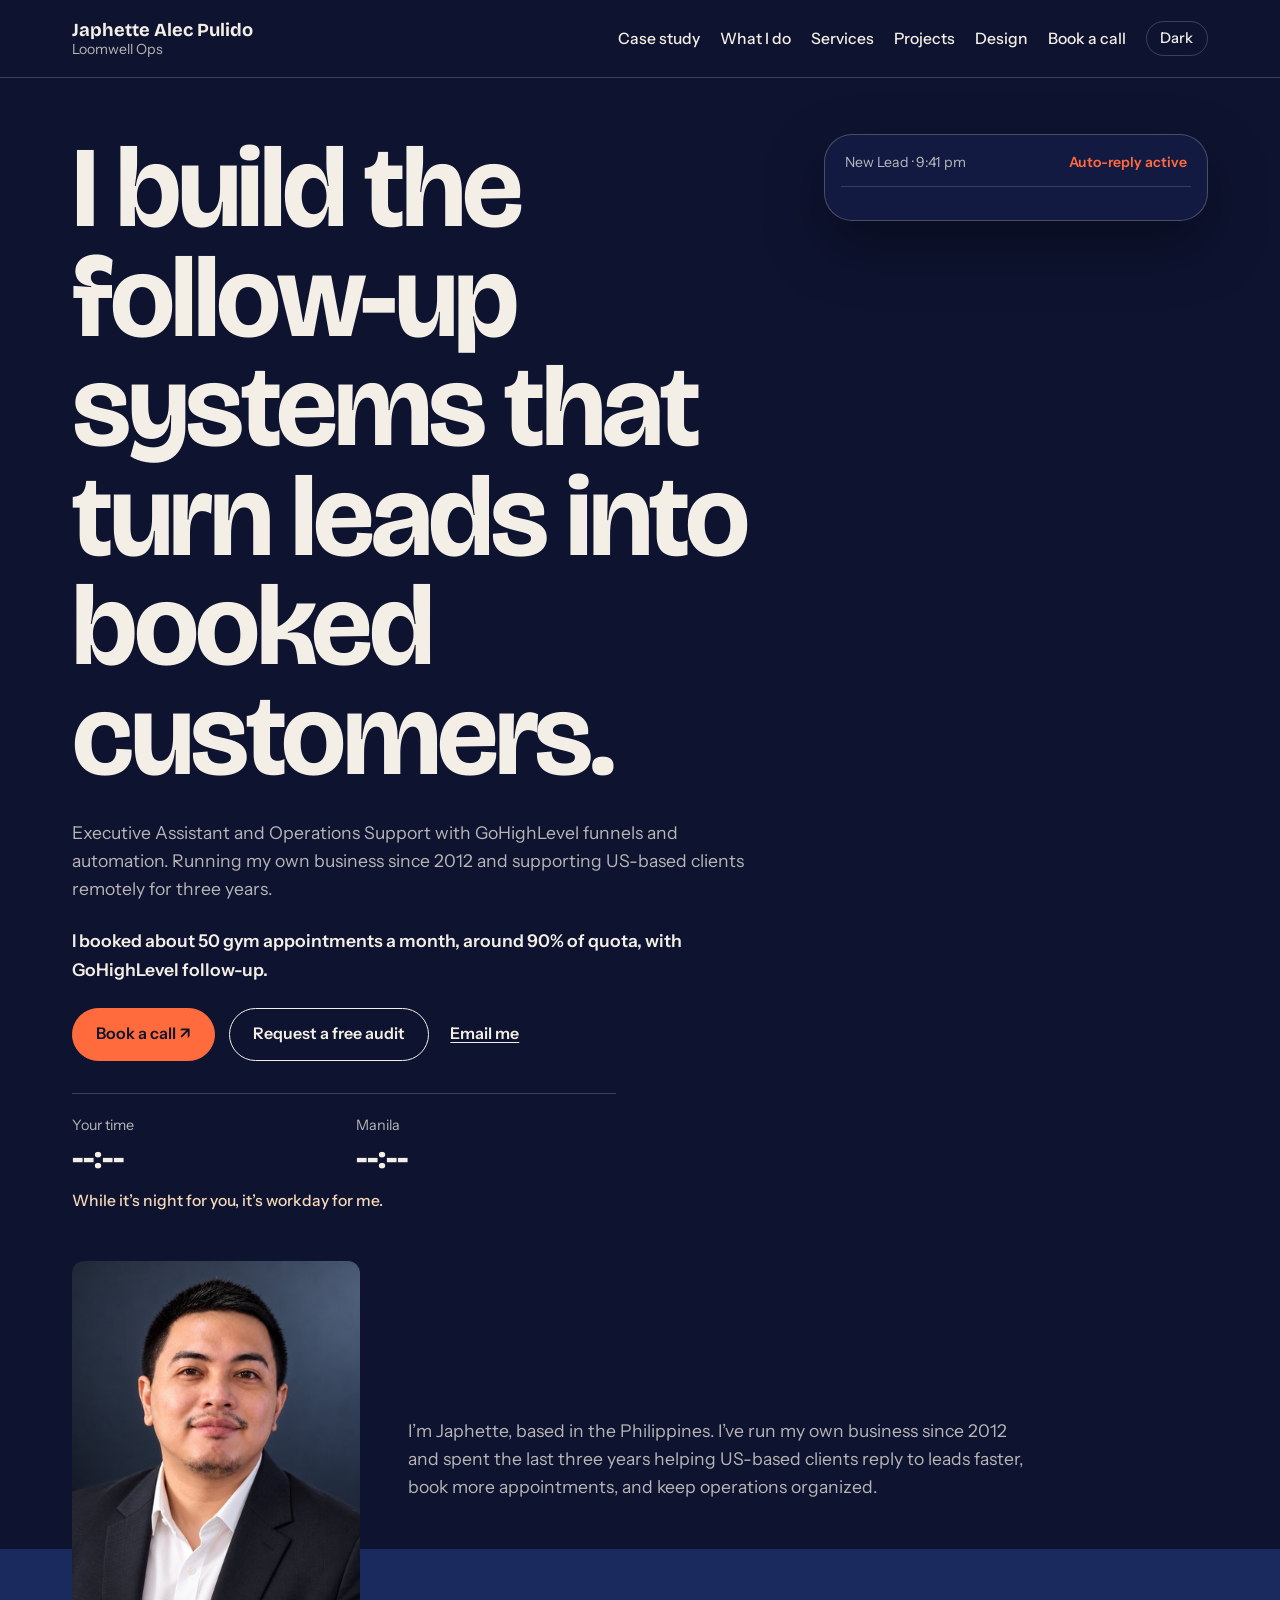
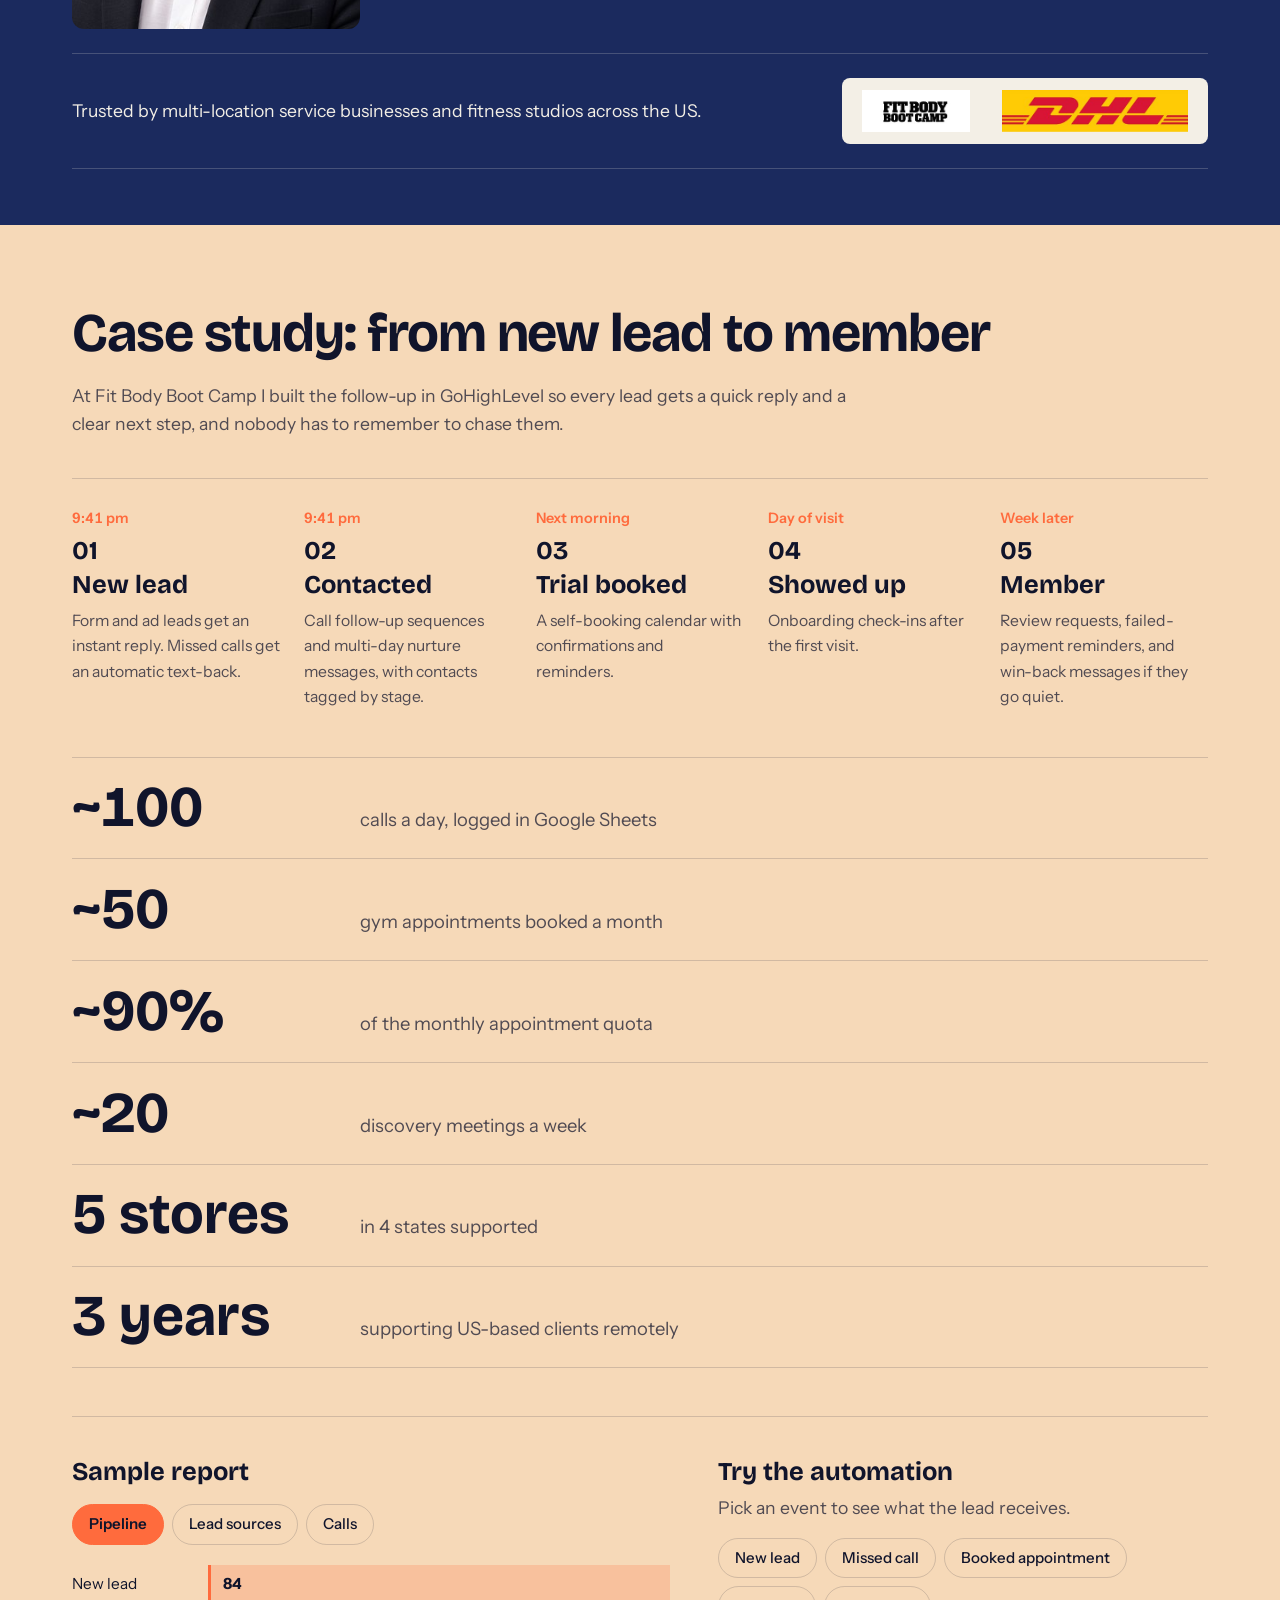
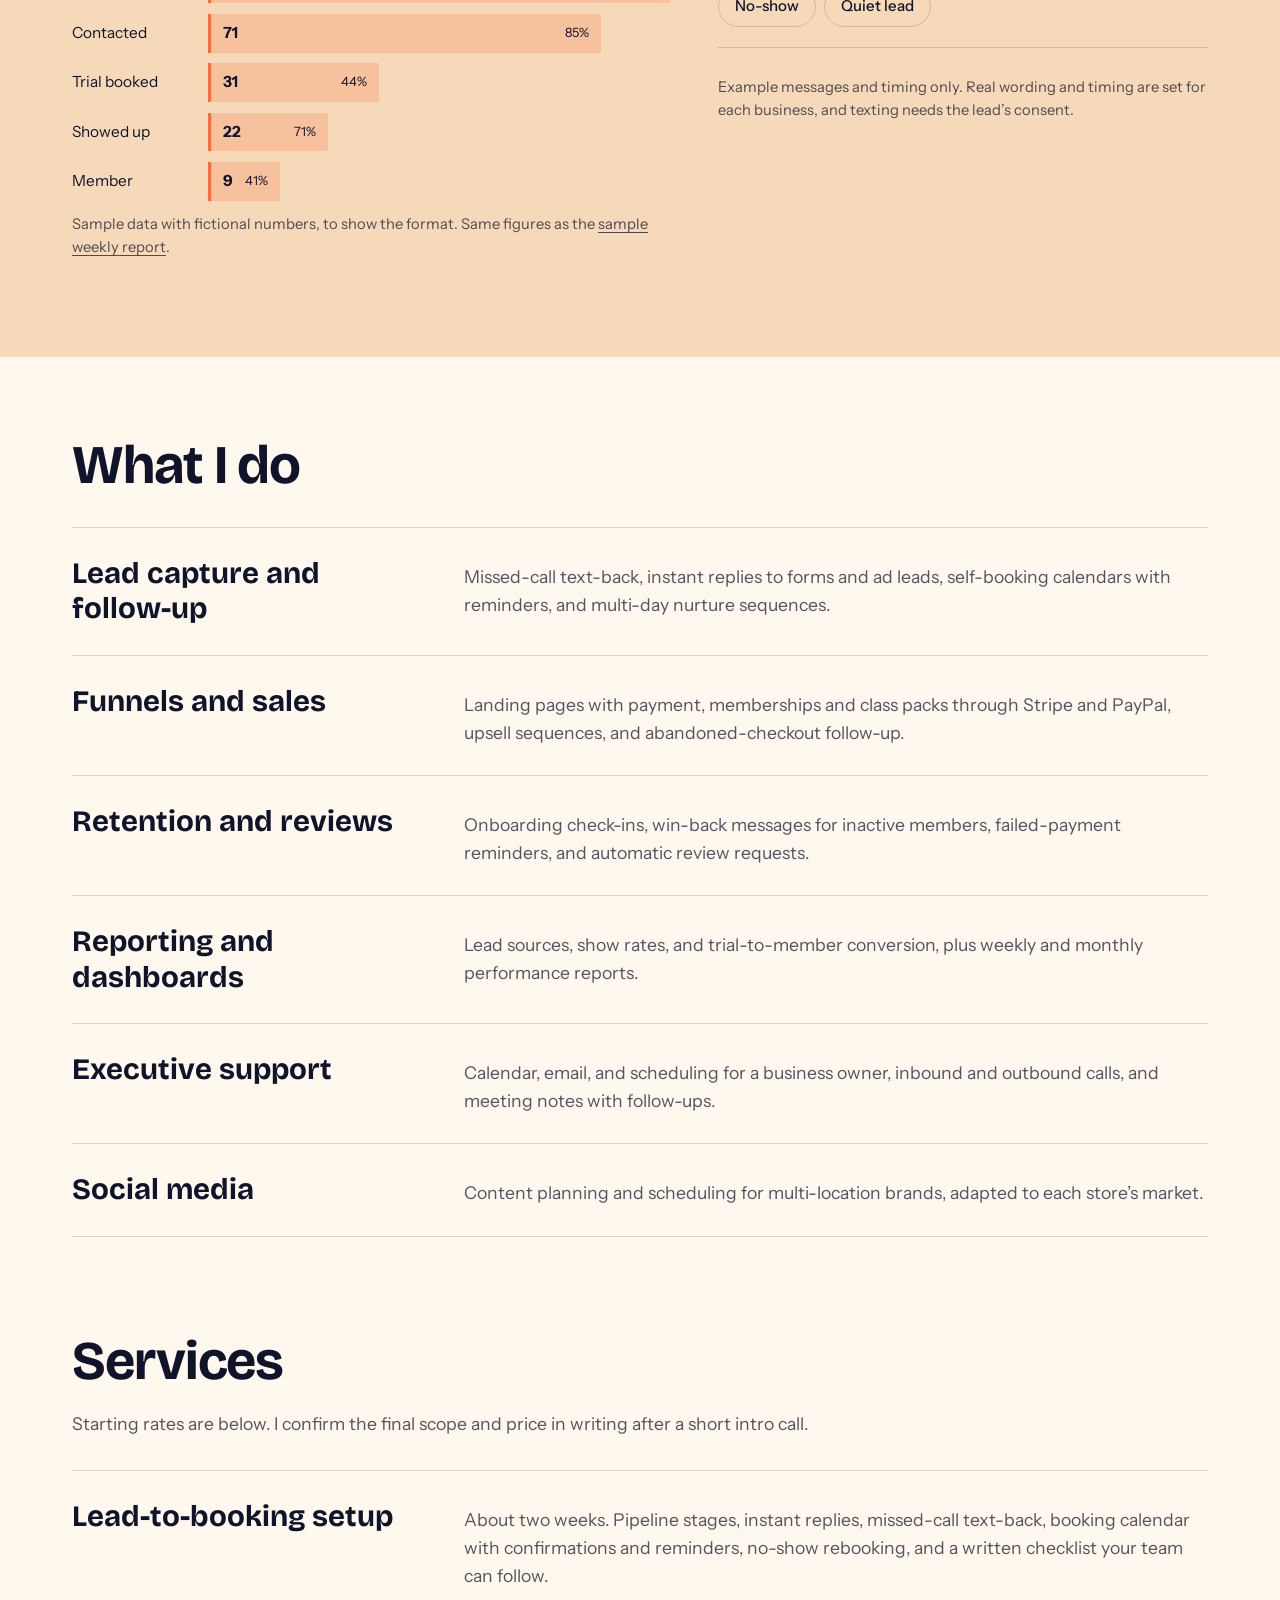
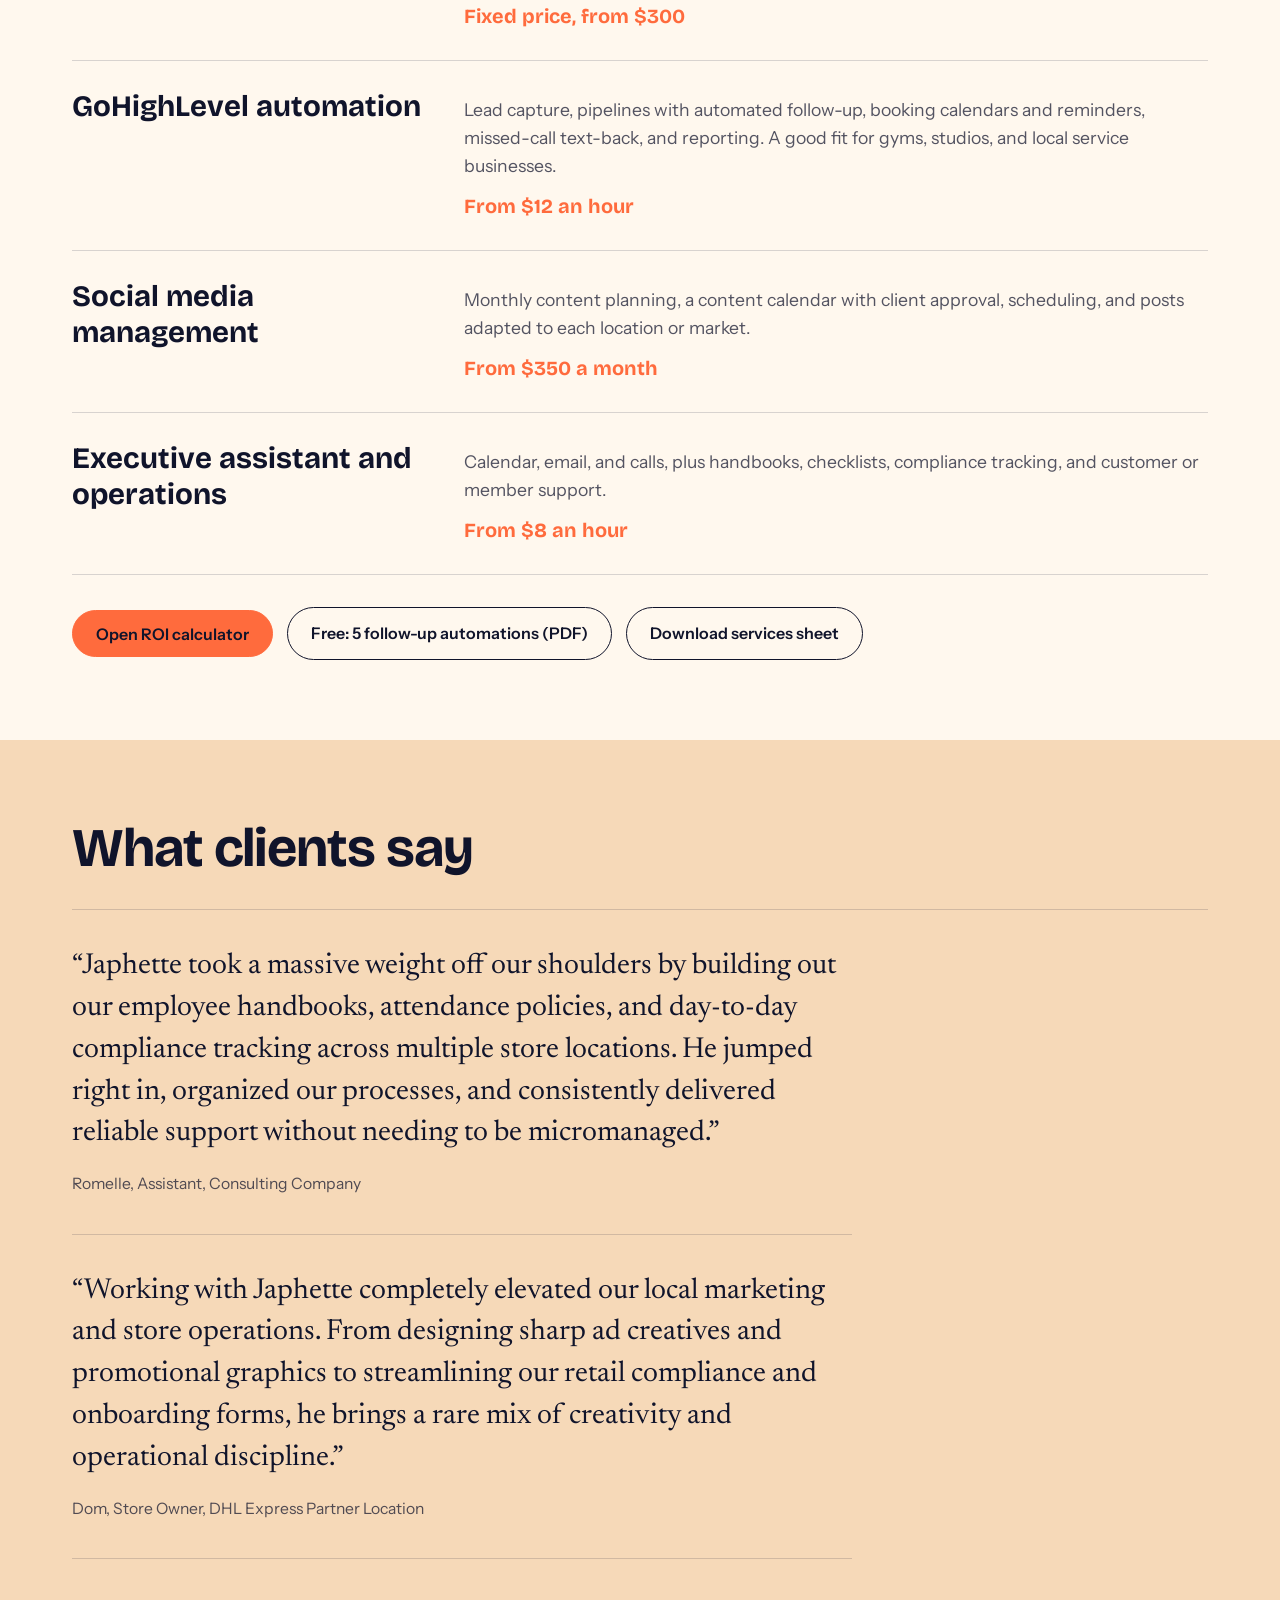
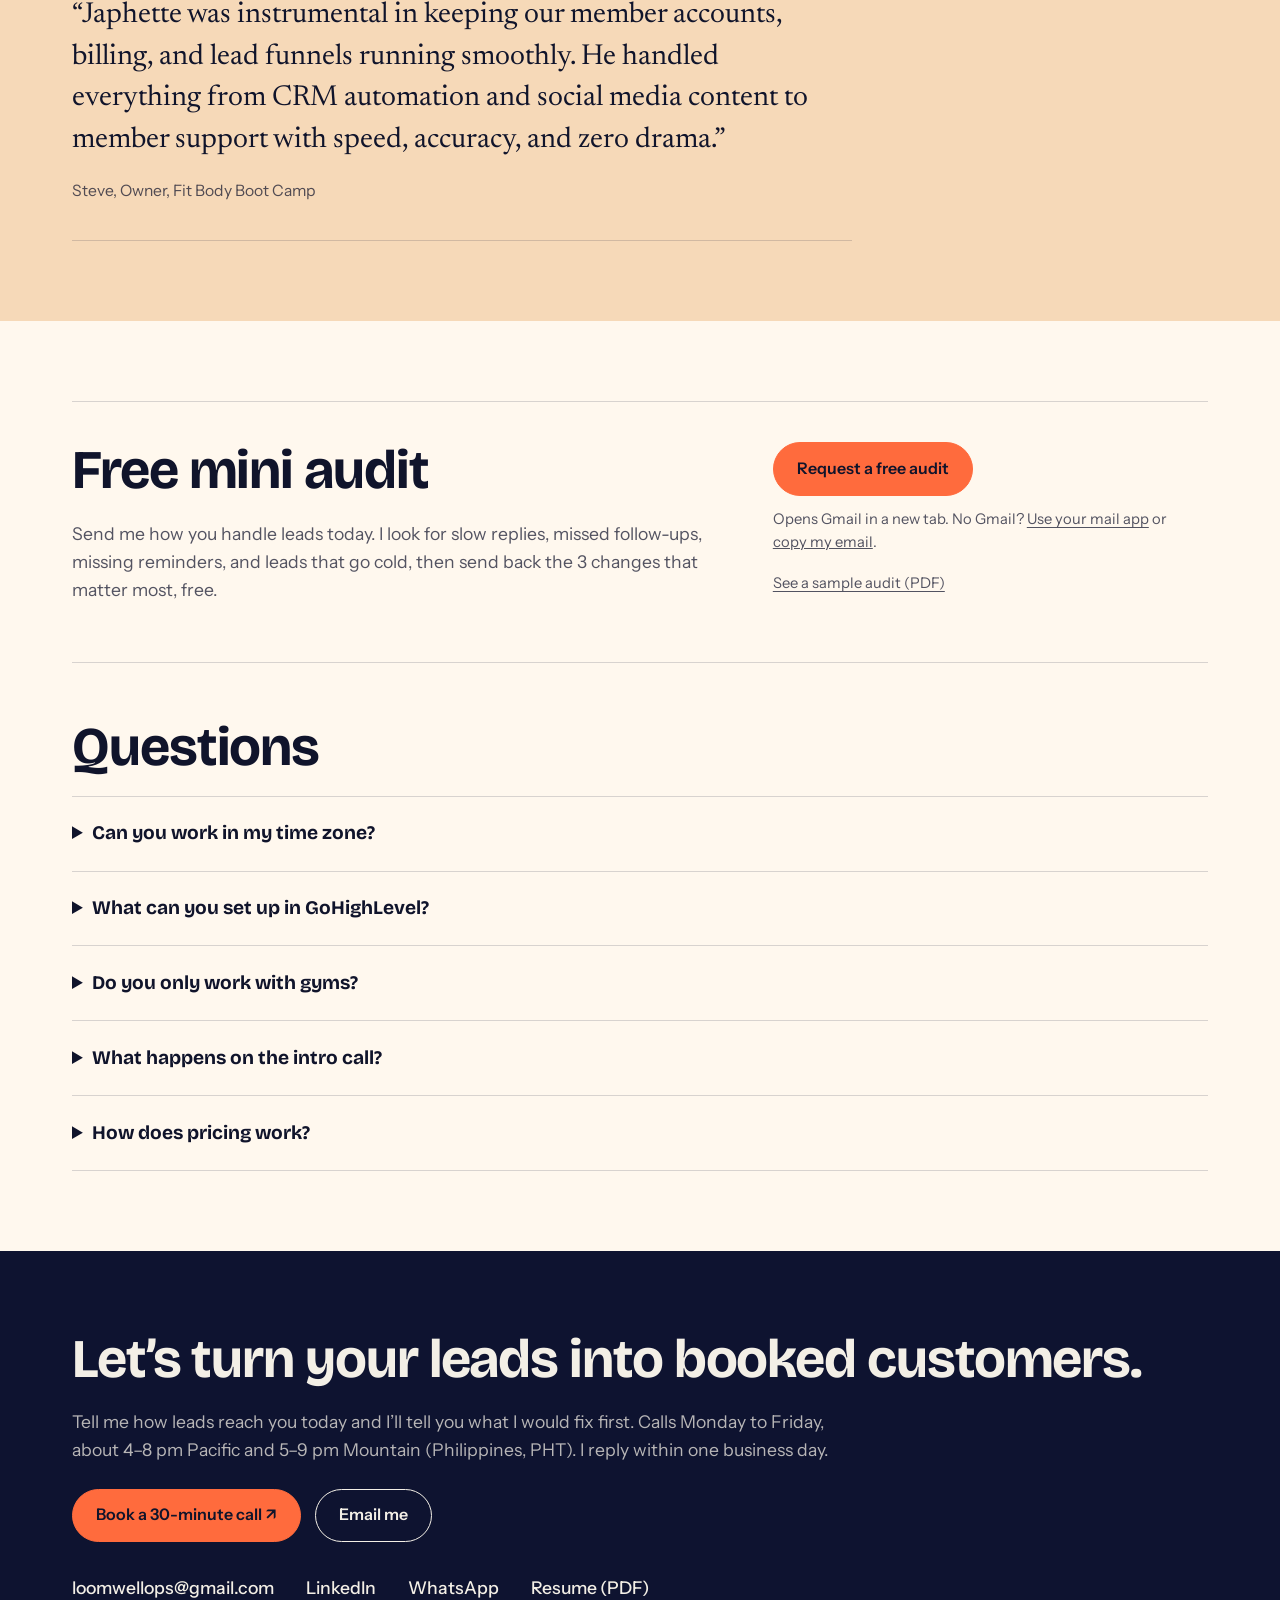
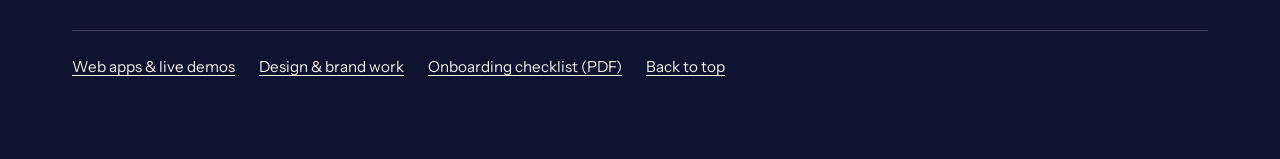
==== commit 6ef88e78: "Add files via upload" ====
--- a/index.html
+++ b/index.html
@@ -3,9 +3,9 @@
 <head>
 <meta charset="utf-8">
 <meta name="viewport" content="width=device-width, initial-scale=1">
-<title>Japhette Alec Pulido | Executive Assistant &amp; GoHighLevel Automation</title>
-<meta name="theme-color" content="#4b3fd6">
-<script>(function(){var r=document.documentElement;r.className+=" js";var s=null;try{s=localStorage.getItem("theme")}catch(e){}if(s!=="dark"&&s!=="light"){s=window.matchMedia&&matchMedia("(prefers-color-scheme:dark)").matches?"dark":"light"}r.setAttribute("data-theme",s)})();</script>
+<title>Japhette Alec Pulido | Loomwell Ops — Executive Assistant &amp; GoHighLevel Automation</title>
+<meta name="theme-color" content="#0E1330">
+<script>(function(){var r=document.documentElement,s=null;try{s=localStorage.getItem("theme")}catch(e){}if(s==="dark"||s==="light")r.setAttribute("data-theme",s)})();</script>
 <meta name="description" content="GoHighLevel automation and executive assistant support. I build the follow-up systems that turn leads into booked customers. Philippines-based, US hours.">
 <meta property="og:title" content="Japhette Alec Pulido | Executive Assistant &amp; GoHighLevel Automation">
 <meta property="og:type" content="website">
@@ -17,667 +17,875 @@
 <meta property="og:image:alt" content="Japhette Alec Pulido, Executive Assistant and GoHighLevel automation">
 <meta property="og:site_name" content="Japhette Alec Pulido">
 <link rel="canonical" href="https://loomwell-ops.github.io/">
-<script type="application/ld+json">{"@context": "https://schema.org", "@type": "Person", "name": "Japhette Alec Pulido", "jobTitle": "Executive Assistant & GoHighLevel Automation Specialist", "description": "GoHighLevel automation and executive assistant support. I build the follow-up systems that turn leads into booked customers. Philippines-based, US hours.", "url": "https://loomwell-ops.github.io/", "email": "loomwellops@gmail.com", "image": "https://loomwell-ops.github.io/profile.jpg", "address": {"@type": "PostalAddress", "addressCountry": "PH"}, "sameAs": ["https://www.linkedin.com/in/japhette-alec-pulido"], "knowsAbout": ["Executive Assistance", "Operations Support", "GoHighLevel", "Funnels and Automation", "Lead Follow-up", "Cold Calling", "Customer Support", "Performance Reporting", "Social Media Management", "Workflow Automation", "Email Marketing", "Zapier", "Make", "HubSpot"], "alumniOf": {"@type": "CollegeOrUniversity", "name": "Colegio de San Juan de Letran"}}</script>
+<script type="application/ld+json">{"@context":"https://schema.org","@type":"Person","name":"Japhette Alec Pulido","jobTitle":"Executive Assistant & GoHighLevel Automation Specialist","description":"GoHighLevel automation and executive assistant support. I build the follow-up systems that turn leads into booked customers. Philippines-based, US hours.","url":"https://loomwell-ops.github.io/","email":"loomwellops@gmail.com","image":"https://loomwell-ops.github.io/profile.jpg","address":{"@type":"PostalAddress","addressCountry":"PH"},"sameAs":["https://www.linkedin.com/in/japhette-alec-pulido"],"knowsAbout":["Executive Assistance","Operations Support","GoHighLevel","Funnels and Automation","Lead Follow-up","Cold Calling","Customer Support","Performance Reporting","Social Media Management","Workflow Automation","Email Marketing","Zapier","Make","HubSpot"],"alumniOf":{"@type":"CollegeOrUniversity","name":"Colegio de San Juan de Letran"}}</script>
 <meta name="twitter:card" content="summary_large_image">
 <meta name="twitter:image" content="https://loomwell-ops.github.io/og-image.jpg">
 <link rel="apple-touch-icon" href="apple-touch-icon.png">
-<link rel="icon" href="data:image/svg+xml,%3Csvg xmlns=%27http://www.w3.org/2000/svg%27 viewBox=%270 0 100 100%27%3E%3Crect width=%27100%27 height=%27100%27 rx=%2722%27 fill=%27%234b3fd6%27/%3E%3Ctext x=%2750%27 y=%2768%27 font-size=%2756%27 text-anchor=%27middle%27 fill=%27white%27 font-family=%27sans-serif%27 font-weight=%27bold%27%3EJP%3C/text%3E%3C/svg%3E">
+<link rel="icon" href="data:image/svg+xml,%3Csvg xmlns=%27http://www.w3.org/2000/svg%27 viewBox=%270 0 100 100%27%3E%3Crect width=%27100%27 height=%27100%27 rx=%2722%27 fill=%27%230E1330%27/%3E%3Ctext x=%2750%27 y=%2768%27 font-size=%2756%27 text-anchor=%27middle%27 fill=%27%23F3EFE6%27 font-family=%27sans-serif%27 font-weight=%27bold%27%3EJP%3C/text%3E%3C/svg%3E">
 <link rel="preconnect" href="https://fonts.googleapis.com">
 <link rel="preconnect" href="https://fonts.gstatic.com" crossorigin>
-<link href="https://fonts.googleapis.com/css2?family=Bricolage+Grotesque:opsz,wght@12..96,500;12..96,700&family=IBM+Plex+Sans:wght@400;500&display=swap" rel="stylesheet" media="print" onload="this.media='all'">
-<noscript><link href="https://fonts.googleapis.com/css2?family=Bricolage+Grotesque:opsz,wght@12..96,500;12..96,700&family=IBM+Plex+Sans:wght@400;500&display=swap" rel="stylesheet"></noscript>
+<link href="https://fonts.googleapis.com/css2?family=Bricolage+Grotesque:opsz,wght@12..96,500;12..96,700&family=Instrument+Sans:wght@400;500;600&family=Newsreader:ital,opsz,wght@0,6..72,400;1,6..72,400&display=swap" rel="stylesheet">
 <style>
-:root{--bg:#f6f5fd;--surface:#fff;--ink:#1a1840;--muted:#5b5a7d;--line:#dedcf2;--accent:#4b3fd6;--accent-ink:#fff;--mark:#f3c76b}
-@media (prefers-color-scheme:dark){:root:not([data-theme="light"]){--bg:#13112b;--surface:#1d1a3f;--ink:#ecebfa;--muted:#a8a6cf;--line:#2f2b5e;--accent:#9c93ff;--accent-ink:#13112b;--mark:#c99a2e}}
-:root[data-theme="dark"]{--bg:#13112b;--surface:#1d1a3f;--ink:#ecebfa;--muted:#a8a6cf;--line:#2f2b5e;--accent:#9c93ff;--accent-ink:#13112b;--mark:#c99a2e}
-:root[data-theme="light"]{--bg:#f6f5fd;--surface:#fff;--ink:#1a1840;--muted:#5b5a7d;--line:#dedcf2;--accent:#4b3fd6;--accent-ink:#fff;--mark:#f3c76b}
-#theme{font:inherit;font-weight:500;cursor:pointer;background:transparent;color:var(--ink);border:2px solid var(--accent);border-radius:2rem;padding:.25rem .85rem}
-#theme:hover{color:var(--accent)}
+:root{
+  --night:#0E1330;
+  --deep:#1B2A5E;
+  --peach:#F6D9B8;
+  --day:#FFF8EE;
+  --signal:#FF6B3D;
+  --ink-dark:#F3EFE6;
+  --muted-dark:rgba(243,239,230,.74);
+  --line-dark:rgba(243,239,230,.20);
+  --ink-light:#10142B;
+  --muted-light:rgba(16,20,43,.72);
+  --line-light:rgba(16,20,43,.16);
+  --sky:var(--night);
+  --sky-ink:var(--ink-dark);
+  --font-display:"Bricolage Grotesque",system-ui,sans-serif;
+  --font-body:"Instrument Sans",system-ui,-apple-system,sans-serif;
+  --font-serif:"Newsreader",Georgia,serif;
+}
+@media (prefers-color-scheme:dark){
+  :root:not([data-theme="light"]){
+    --day:#12183A;
+    --peach:#1B2A5E;
+    --ink-light:#F3EFE6;
+    --muted-light:rgba(243,239,230,.74);
+    --line-light:rgba(243,239,230,.20);
+  }
+}
+:root[data-theme="dark"]{
+  --day:#12183A;
+  --peach:#1B2A5E;
+  --ink-light:#F3EFE6;
+  --muted-light:rgba(243,239,230,.74);
+  --line-light:rgba(243,239,230,.20);
+}
+:root[data-phase="night"]{--sky:var(--night);--sky-ink:var(--ink-dark)}
+:root[data-phase="deep"]{--sky:var(--deep);--sky-ink:var(--ink-dark)}
+:root[data-phase="peach"]{--sky:var(--peach);--sky-ink:var(--ink-light)}
+:root[data-phase="day"]{--sky:var(--day);--sky-ink:var(--ink-light)}
+
 *{box-sizing:border-box}
 html{scroll-behavior:smooth}
-body{margin:0;background:var(--bg);color:var(--ink);font:400 1.05rem/1.65 "IBM Plex Sans",system-ui,sans-serif}
-h1,h2,h3{font-family:"Bricolage Grotesque","IBM Plex Sans",sans-serif;line-height:1.12;margin:0}
-a{color:var(--accent)}
-:focus-visible{outline:3px solid var(--accent);outline-offset:3px}
-.wrap{max-width:62rem;margin:0 auto;padding:0 1.25rem}
-nav{display:flex;justify-content:space-between;align-items:center;padding:1.1rem 0;gap:1rem;flex-wrap:wrap}
-nav b{font-family:"Bricolage Grotesque",sans-serif;font-size:1.1rem}
-nav div{display:flex;gap:1.25rem;flex-wrap:wrap}
-nav a{color:var(--ink);text-decoration:none;font-weight:500}
-nav a:hover{color:var(--accent)}
-.hero{display:grid;grid-template-columns:1fr auto;gap:2rem;align-items:center;padding:3.5rem 0 2rem}
-.hero h1{font-size:clamp(2.2rem,6vw,4rem);font-weight:700;max-width:16ch}
-.hero p{max-width:46ch;color:var(--muted);margin:1.25rem 0 1.75rem}
-.photo{width:11rem;height:11rem;border-radius:50%;object-fit:cover;border:4px solid var(--surface);box-shadow:0 0 0 2px var(--accent)}
-.btns{display:flex;gap:.75rem;flex-wrap:wrap}
-.btn{display:inline-block;padding:.7rem 1.3rem;border-radius:.5rem;font-weight:500;text-decoration:none;border:2px solid var(--accent)}
-.btn.main{background:var(--accent);color:var(--accent-ink)}
-.btn.alt{color:var(--accent)}
-.pipe{list-style:none;margin:1rem 0 0;padding:1.25rem;background:var(--surface);border:1px solid var(--line);border-radius:.75rem;display:flex;gap:.5rem;flex-wrap:wrap;align-items:center}
-.pipe li{padding:.45rem .9rem;border-radius:2rem;background:var(--bg);border:1px solid var(--line);font-weight:500;font-size:.95rem}
-.pipe li:not(:last-child)::after{content:"›";margin-left:.9rem;color:var(--muted)}
-.pipe li:last-child{background:var(--mark);color:#1a1840;border-color:var(--mark)}
-.cap{color:var(--muted);font-size:.9rem;margin:.6rem 0 0}
-section{padding:3.5rem 0 .5rem}
-h2{font-size:clamp(1.6rem,4vw,2.2rem);margin-bottom:1.5rem}
-.grid{display:grid;grid-template-columns:repeat(auto-fit,minmax(16rem,1fr));gap:1rem}
-.grid>div{background:var(--surface);border:1px solid var(--line);border-radius:.6rem;padding:1.25rem}
-.grid h3{font-size:1.15rem;margin-bottom:.4rem}
-.grid p{margin:0;color:var(--muted);font-size:.97rem}.grid p+p{margin-top:.6rem}.logos{list-style:none;margin:0;padding:0;display:grid;grid-template-columns:repeat(auto-fit,minmax(9rem,1fr));gap:.8rem}.logos li{display:grid;place-items:center;height:5.2rem;padding:.6rem;border-radius:.7rem;border:1px solid var(--line);overflow:hidden}.logos img{max-width:100%;max-height:4rem;width:auto;height:auto;object-fit:contain}.grid .price{color:var(--ink,inherit);font-weight:700}
-.job{display:grid;grid-template-columns:11rem 1fr;gap:1rem 2rem;padding:1.5rem 0;border-top:1px solid var(--line)}
-.job time{color:var(--muted);font-size:.95rem}
-.job h3{font-size:1.2rem}
-.job .co{color:var(--accent);font-weight:500;margin:.15rem 0 .6rem}
-.job ul{margin:0;padding-left:1.1rem;max-width:62ch}
-.job li{margin-bottom:.35rem}
-.proj{background:var(--surface);border:1px solid var(--line);border-left:6px solid var(--accent);border-radius:.6rem;padding:1.5rem;max-width:44rem}
-.proj h3{font-size:1.35rem;margin-bottom:.5rem}.badge{display:inline-block;vertical-align:middle;margin-left:.4rem;padding:.15rem .6rem;border-radius:999px;border:1px solid var(--accent);color:var(--accent);font-size:.75rem;font-weight:700;letter-spacing:.04em;text-transform:uppercase}
-.proj p{margin:0 0 1.1rem;color:var(--muted)}
-.group[hidden]{display:none}
-.group h3{font-size:1.4rem}
-.group h4{font-size:1.05rem;margin:1.5rem 0 .6rem}
-.gd{color:var(--muted);max-width:60ch;margin:.3rem 0 1rem}
-.tabs{display:flex;gap:.5rem;overflow-x:auto;padding-bottom:.5rem;margin-bottom:1.25rem}
-.tabs button{font:inherit;font-weight:500;padding:.5rem 1rem;border-radius:2rem;border:2px solid var(--accent);background:transparent;color:var(--accent);cursor:pointer;white-space:nowrap}
-.tabs button[aria-pressed=true]{background:var(--accent);color:var(--accent-ink)}
-.strip{display:flex;gap:.75rem;overflow-x:auto;scroll-snap-type:x proximity;padding-bottom:.7rem}
-.th{all:unset;cursor:zoom-in;flex:none;scroll-snap-align:start}
-.th:focus-visible{outline:3px solid var(--accent);outline-offset:2px}
-.th img{height:20rem;width:auto;display:block;border-radius:.5rem;border:1px solid var(--line)}
-.strip figure{margin:0;flex:none;scroll-snap-align:start}
-.strip video{height:20rem;max-width:85vw;object-fit:contain;display:block;background:#000;border-radius:.5rem}
-.strip video.land{aspect-ratio:16/9}
-.strip video.port{aspect-ratio:9/16}
-figcaption{font-size:.9rem;color:var(--muted);margin-top:.3rem}
-#lb{max-width:96vw;max-height:96vh;padding:0;border:0;background:transparent}
-#lb img{max-width:96vw;max-height:92vh;display:block;border-radius:.5rem}
-#lb::backdrop{background:rgba(0,0,0,.82)}
-.chips{display:flex;flex-wrap:wrap;gap:.5rem;padding:0;list-style:none;margin:0}
-.chips li{padding:.3rem .8rem;border:1px solid var(--line);background:var(--surface);border-radius:.4rem;font-size:.95rem}
-.skills h3{font-size:1.05rem;margin:1.5rem 0 .6rem}
-.tools li{padding:0;transition:border-color .2s}.tools li:hover{border-color:var(--accent)}.tools a{display:flex;align-items:center;gap:.55rem;padding:.3rem .8rem .3rem .45rem;color:var(--ink);text-decoration:none;border-radius:.4rem}.tools a:hover{color:var(--accent)}.tools img{width:24px;height:24px;flex:none;padding:2px;border-radius:6px;background:#fff;object-fit:contain}
-.sr{position:absolute;width:1px;height:1px;overflow:hidden;clip:rect(0 0 0 0);white-space:nowrap}
-.steps{counter-reset:s}.steps>div{position:relative}.n{display:inline-grid;place-items:center;width:1.7rem;height:1.7rem;border-radius:50%;background:var(--accent);color:var(--accent-ink);font-weight:700;font-size:.9rem;margin-bottom:.5rem}
-.tg{font-size:.95rem;color:var(--muted);font-weight:500;margin:1rem 0 .4rem;font-family:"IBM Plex Sans",sans-serif}
-#lb .x{position:absolute;top:.5rem;right:.5rem;width:2.5rem;height:2.5rem;border-radius:50%;border:0;background:rgba(0,0,0,.65);color:#fff;font-size:1.4rem;line-height:1;cursor:pointer}
-footer{margin-top:4rem;padding:2.5rem 0 3rem;border-top:1px solid var(--line)}
-footer p{margin:.3rem 0;color:var(--muted)}
-.more{display:flex;flex-wrap:wrap;gap:.4rem 1.25rem;margin:1.25rem 0 0}.more a{font-weight:500}
-main{display:block}
-@media print{.bg,#stick,#theme,.tabs,.book{display:none!important}.js .rv{opacity:1!important;transform:none!important}body{background:#fff;color:#000}}
-@media (max-width:640px){.hero{grid-template-columns:1fr}.photo{order:-1;width:8rem;height:8rem}.job{grid-template-columns:1fr;gap:.3rem}}
-@media (prefers-reduced-motion:reduce){html{scroll-behavior:auto}}
-
+body{
+  margin:0;
+  background:var(--sky);
+  color:var(--sky-ink);
+  font:400 1.1rem/1.6 var(--font-body);
+  transition:background-color .7s ease,color .5s ease;
+}
 [hidden]{display:none!important}
-.skip{position:absolute;left:-999px;top:0;background:var(--accent);color:var(--accent-ink);padding:.6rem 1rem;border-radius:0 0 .5rem 0;z-index:30}.skip:focus{left:0}
-.pill{display:inline-flex;align-items:center;gap:.5rem;font-size:.92rem;font-weight:500;padding:.3rem .85rem;border:1px solid var(--line);background:var(--surface);border-radius:2rem;margin-bottom:1rem}
-.pill::before{content:"";width:.6rem;height:.6rem;border-radius:50%;background:#2fb36b}
-.hero{padding:2rem 0 1.25rem}
-.stats{display:grid;grid-template-columns:repeat(auto-fit,minmax(10rem,1fr));gap:.75rem;margin:1.5rem 0 0;padding:0;list-style:none}
-.stats li{background:var(--surface);border:1px solid var(--line);border-radius:.6rem;padding:.9rem 1rem}
-.stats b{display:block;font-family:"Bricolage Grotesque",sans-serif;font-size:1.6rem;line-height:1.15;color:var(--accent)}
-.stats span{font-size:.92rem;color:var(--muted)}
-.shot{margin:1.25rem 0 0;max-width:44rem}.shot img{width:100%;height:auto;border-radius:.6rem;border:1px solid var(--line)}
-.vid{max-width:44rem}.vid video{width:100%;border-radius:.75rem;background:#000;display:block}
-.quotes{display:grid;grid-template-columns:repeat(auto-fit,minmax(16rem,1fr));gap:1rem}
-.quotes blockquote{margin:0;background:var(--surface);border:1px solid var(--line);border-left:6px solid var(--accent);border-radius:.6rem;padding:1.25rem}
-.quotes p{margin:0 0 .75rem}.quotes cite{font-style:normal;font-size:.92rem;color:var(--muted)}
-.faq details{background:var(--surface);border:1px solid var(--line);border-radius:.6rem;padding:.2rem 1.1rem;margin:.6rem 0;max-width:46rem}
-.faq summary{cursor:pointer;font-weight:500;padding:.8rem 0}
-.faq details p{margin:0 0 1rem;color:var(--muted)}
-#stick{position:fixed;right:1rem;bottom:1rem;z-index:20;box-shadow:0 4px 16px rgba(0,0,0,.25);transition:opacity .2s}
-#stick.off{opacity:0;pointer-events:none}
-.up{font-size:.92rem}
-@media (max-width:40rem){.hero{padding:1.25rem 0 1rem;grid-template-columns:1fr}.hero .photo{width:7rem;height:7rem;order:-1}}
-@media (prefers-reduced-motion:reduce){#stick{transition:none}}
-
-/* ---- beautification layer ---- */
-:root{--g2:#c24e17;--glow:rgba(75,63,214,.18);--bgimg:url(bg-light.webp)}
-:root[data-theme="dark"]{--g2:#ff9a76;--glow:rgba(156,147,255,.38);--bgimg:url(bg.jpg)}
-body{position:relative}
-.bg{position:absolute;inset:0 0 auto 0;height:max(100svh,42rem);z-index:-1;pointer-events:none;overflow:hidden;-webkit-mask-image:linear-gradient(#000 55%,transparent);mask-image:linear-gradient(#000 55%,transparent)}
-.bg::before{content:"";position:absolute;inset:0;background:var(--bgimg) right top/cover no-repeat}
-.bg::after{content:"";position:absolute;inset:0;background:linear-gradient(90deg,var(--bg) 0,transparent 55%)}
-.grad{color:var(--accent)}
-@supports ((-webkit-background-clip:text) or (background-clip:text)){.grad{background:linear-gradient(90deg,var(--accent),var(--g2));-webkit-background-clip:text;background-clip:text;color:transparent}}
-h2::after{content:"";display:block;width:3rem;height:4px;border-radius:2px;margin-top:.6rem;background:linear-gradient(90deg,var(--accent),var(--g2))}
-.photo{box-shadow:0 0 0 2px var(--accent),0 0 48px var(--glow)}
-.pill,.pipe,.stats li{background:var(--surface);background:color-mix(in srgb,var(--surface) 76%,transparent);-webkit-backdrop-filter:blur(10px);backdrop-filter:blur(10px)}
-.grid>div,.stats li,.quotes blockquote,.proj,.faq details{transition:transform .2s ease,border-color .2s ease,box-shadow .2s ease}
-@media (hover:hover){.grid>div:hover,.stats li:hover,.quotes blockquote:hover{transform:translateY(-3px);border-color:var(--accent);box-shadow:0 10px 28px var(--glow)}}
-.btn.main{box-shadow:0 6px 22px var(--glow)}
-.js .rv{opacity:0;transform:translateY(16px);transition:opacity .6s ease,transform .6s ease}
-.js .rv.in{opacity:1;transform:none}
-@media (max-width:640px){.bg{opacity:.55}.bg::after{background:linear-gradient(90deg,var(--bg) 0,transparent 80%)}}
-@media (prefers-reduced-motion:reduce){.js .rv{opacity:1;transform:none;transition:none}.grid>div:hover,.stats li:hover,.quotes blockquote:hover{transform:none}}
-@media (max-width:640px){nav div{gap:.4rem .85rem}nav a{font-size:.95rem}#theme{padding:.1rem .65rem}}
-
-/* ---- compact layout layer ---- */
-html{scroll-padding-top:1rem}
-.fold{background:var(--surface);border:1px solid var(--line);border-radius:.6rem;padding:.2rem 1.1rem;margin:1.25rem 0 0}
-.fold summary{cursor:pointer;font-weight:500;padding:.8rem 0}
-.fold[open] summary{margin-bottom:.4rem}
-.fold>.job:first-of-type{border-top:0}
-.callout{display:flex;gap:1rem 1.5rem;align-items:center;justify-content:space-between;flex-wrap:wrap;background:var(--surface);border:1px solid var(--line);border-left:6px solid var(--accent);border-radius:.6rem;padding:1.1rem 1.25rem;margin-top:1.25rem}
-.callout h3{font-size:1.15rem;margin-bottom:.3rem}
-.callout p{margin:0;max-width:52ch;color:var(--muted);font-size:.97rem}
-#clients{padding:1.75rem 0 0}
-#clients .tg{margin:0 0 .6rem}
-#clients .lgs{display:grid;grid-template-columns:2fr 4fr;gap:1.25rem}
-#clients .logos{gap:.6rem}
-#clients .lg:first-child .logos{grid-template-columns:repeat(2,1fr)}
-#clients .lg:last-child .logos{grid-template-columns:repeat(4,1fr)}
-#clients .logos li{height:4.5rem;padding:.5rem}
-#clients .logos img{max-height:3.5rem}
-.book{padding-bottom:1rem}
-nav a.cta{background:var(--accent);color:var(--accent-ink);padding:.3rem .95rem;border-radius:2rem}
-nav a.cta:hover{color:var(--accent-ink);opacity:.9}
-@media (min-width:40.01rem){html{scroll-padding-top:4.5rem}nav{position:sticky;top:0;z-index:25;background:var(--bg);background:color-mix(in srgb,var(--bg) 88%,transparent);-webkit-backdrop-filter:blur(10px);backdrop-filter:blur(10px);border-bottom:1px solid transparent}}
-@media (max-width:40rem){#clients .lgs{grid-template-columns:1fr}#clients .lg:last-child .logos{grid-template-columns:repeat(2,1fr)}}
-.btn.lnk{border-color:transparent;padding-left:.5rem;padding-right:.5rem;text-decoration:underline;text-underline-offset:.2em}
-.btn.lnk:hover{border-color:var(--accent)}
-.photo{object-position:50% 25%}
-@media (min-width:40.01rem){#stick{display:none}}
-
-/* ---- contact card ---- */
-footer#contact{border-top:0;margin-top:3rem;padding:1rem 0 3rem}
-.cta-card{position:relative;display:grid;grid-template-columns:auto 1fr;gap:1.5rem 2rem;align-items:center;padding:2.25rem;border-radius:1rem;border:1px solid var(--line);background:var(--surface);background:linear-gradient(135deg,color-mix(in srgb,var(--accent) 18%,var(--surface)),var(--surface) 62%);overflow:hidden;box-shadow:0 18px 50px var(--glow,rgba(75,63,214,.18))}
-.cta-card::before{content:"";position:absolute;right:-5rem;top:-5rem;width:18rem;height:18rem;border-radius:50%;background:radial-gradient(circle,var(--glow,rgba(75,63,214,.18)),transparent 70%);pointer-events:none}
-.cta-card>*{position:relative}
-.cta-photo{width:7rem;height:7rem;border-radius:50%;object-fit:cover;object-position:50% 25%;border:4px solid var(--surface);box-shadow:0 0 0 2px var(--accent),0 0 40px var(--glow,rgba(75,63,214,.18))}
-.cta-card h2{font-size:clamp(1.7rem,4.5vw,2.6rem);line-height:1.1;margin-bottom:.8rem;max-width:20ch}
-.cta-card h2::after{display:none}
-.cta-card p{margin:0 0 1.25rem;max-width:54ch;color:var(--muted)}
-.cta-card .pill{margin-bottom:.9rem}
-.contact-row{list-style:none;display:flex;flex-wrap:wrap;gap:.6rem 1.75rem;margin:1.5rem 0 0;padding:0}
-.contact-row a{display:inline-flex;align-items:center;gap:.5rem;font-weight:500;color:var(--ink);text-decoration:none}
-.contact-row a:hover{color:var(--accent);text-decoration:underline}
-.contact-row svg{color:var(--accent);flex:none}
-@media (max-width:40rem){.cta-card{grid-template-columns:1fr;padding:1.5rem}.cta-photo{width:5.5rem;height:5.5rem}}
-.mock{list-style:none;margin:1rem 0 0;padding:0;display:grid;grid-template-columns:repeat(auto-fit,minmax(7rem,1fr));gap:.6rem;max-width:44rem}.mock li{background:var(--surface);border:1px solid var(--line);border-radius:.6rem;padding:.8rem}.mock b{display:block;font-size:1.6rem;color:var(--accent)}.mock span{font-size:.85rem;color:var(--muted)}.proofline{font-weight:600;margin:0 0 1.1rem}.pkg li{margin:.3rem 0}.note{font-size:.85rem;color:var(--muted);margin:.5rem 0 0}.demo{width:100%;height:600px;border:1px solid var(--line);border-radius:.6rem;margin:.4rem 0 .6rem;background:var(--surface)}
-.funnel{list-style:none;margin:1rem 0 0;padding:0;max-width:44rem;display:grid;gap:.45rem}.funnel li{display:grid;grid-template-columns:7rem 1fr;align-items:center;gap:.7rem;font-size:.9rem}.funnel .fb{display:flex;align-items:center;justify-content:space-between;gap:.5rem;min-width:4.6rem;padding:.45rem .7rem;border-radius:.5rem;border-left:4px solid var(--accent);background:color-mix(in srgb,var(--accent) 22%,var(--surface))}.funnel b{font-size:1rem}.funnel small{opacity:.85}nav a.on{color:var(--accent)}.demo{box-shadow:0 12px 32px var(--glow)}@media print{nav,#stick,iframe,.btns{display:none!important}body{background:#fff!important;color:#000!important}}
-.aud{display:flex;flex-direction:column;align-items:flex-start;gap:.45rem}.aud .note{margin:0}.linkbtn{background:none;border:0;padding:0;color:var(--accent);text-decoration:underline;font:inherit;cursor:pointer}.about{display:flex;gap:1.25rem;align-items:center;max-width:44rem;margin:1.75rem 0}.about img{width:7.5rem;height:7.5rem;border-radius:1rem;object-fit:cover;object-position:50% 25%;border:1px solid var(--line);flex:none}.about h2{font-size:1.15rem;margin:0 0 .3rem}.about p{margin:0;color:var(--muted)}.dgrid{display:grid;grid-template-columns:repeat(auto-fit,minmax(12rem,1fr));gap:.6rem;max-width:44rem;margin:.8rem 0}.dgrid img{width:100%;aspect-ratio:11/6;object-fit:cover;border-radius:.6rem;border:1px solid var(--line);transition:transform .2s}@media(hover:hover){.dgrid:hover img{transform:scale(1.02)}}@media(max-width:40rem){.about{flex-direction:column;align-items:flex-start}}
-.flow{list-style:none;margin:1rem 0 0;padding:0;display:flex;flex-wrap:wrap;gap:.5rem;max-width:44rem;counter-reset:st}.flow li{flex:1 1 7.5rem;background:var(--surface);border:1px solid var(--line);border-left:4px solid var(--accent);border-radius:.6rem;padding:.7rem}.flow li::before{counter-increment:st;content:counter(st);color:var(--accent);font-weight:700;display:block}.flow b{display:block}.flow span{font-size:.85rem;color:var(--muted)}.fit{max-width:44rem;margin:1.5rem 0}.fit h2{font-size:1.15rem;margin:0 0 .5rem}.fit ul{margin:0 0 .5rem;padding-left:1.2rem}.fit li{margin:.3rem 0}
-.tiers{list-style:none;padding:0;margin:.8rem 0 1.25rem;display:grid;grid-template-columns:repeat(auto-fit,minmax(13rem,1fr));gap:.8rem;max-width:56rem}.tiers li{background:var(--surface);border:1px solid var(--line);border-top:3px solid var(--accent);border-radius:.7rem;padding:1rem}.tiers b{display:block;font-size:1.05rem}.tiers p{margin:.2rem 0 0;color:var(--muted);font-size:.92rem}.tiers .price{color:var(--accent);font-weight:700}
-.calc{max-width:44rem;margin:1.75rem 0}.cgrid{display:grid;gap:.8rem;grid-template-columns:repeat(auto-fit,minmax(12rem,1fr))}.calc label{display:grid;gap:.3rem;font-size:.9rem}.calc input[type=number]{padding:.55rem .65rem;border-radius:.5rem;border:1px solid var(--line);background:var(--surface);color:inherit;font:inherit}.calc input[type=range]{width:100%}.cres{margin-top:1rem;padding:1rem;border:1px solid var(--line);border-radius:.7rem;background:var(--surface);display:grid;gap:.4rem}.cres b{color:var(--accent)}.cres .big{font-size:1.2rem}
-.sim{max-width:44rem;margin:.8rem 0}.simb{display:flex;flex-wrap:wrap;gap:.4rem}.simb button{padding:.5rem .8rem;border-radius:2rem;border:1px solid var(--line);background:var(--surface);color:inherit;font:inherit;cursor:pointer}.simb button[aria-pressed=true]{border-color:var(--accent);color:var(--accent);font-weight:600}.sim ol{list-style:none;margin:.8rem 0 0;padding:0;display:grid;gap:.5rem}.sim li{display:grid;gap:.15rem;padding:.6rem .8rem;border-left:4px solid var(--accent);border-radius:.5rem;background:var(--surface);animation:fu .4s both}.sim li small{color:var(--muted)}@keyframes fu{from{opacity:0;transform:translateY(6px)}to{opacity:1;transform:none}}@media(prefers-reduced-motion:reduce){.sim li{animation:none}}
-.pipe li{cursor:pointer}.pipe button{background:none;border:0;color:inherit;font:inherit;padding:0;cursor:pointer}.pipe li:hover,.pipe li.on{border-color:var(--accent)}.pd-i{display:none}.pd{margin:.6rem 0 0;font-size:.92rem;color:var(--muted);min-height:1.5em}
-@media(max-width:40rem){.pipe{flex-direction:column;align-items:stretch;gap:.4rem}.pipe li:not(:last-child)::after{content:none}.pipe li button{width:100%;text-align:left;display:flex;justify-content:space-between}.pipe li button::after{content:"+";color:var(--muted)}.pipe li.on button::after{content:"–"}.pipe li.on .pd-i{display:block;margin:.35rem 0 0;font-weight:400;font-size:.88rem;color:var(--muted)}.pd{display:none}}
-.phone{max-width:24rem;margin:.8rem 0 0;border:1px solid var(--line);border-radius:1.5rem;background:var(--surface);padding:.6rem .8rem .9rem;box-shadow:0 10px 28px var(--glow)}.ph-head{display:flex;justify-content:space-between;align-items:center;gap:.5rem;font-size:.8rem;color:var(--muted);padding:.2rem .2rem .6rem;border-bottom:1px solid var(--line)}.ph-badge{font-size:.7rem;padding:.15rem .5rem;border-radius:2rem;border:1px solid var(--accent);color:var(--accent)}.phone ol{margin:.7rem 0 0}.phone li{border-left:0;max-width:92%;border-radius:1rem 1rem 1rem .3rem;background:color-mix(in srgb,var(--accent) 16%,var(--bg))}.phone li.em{border-radius:.6rem}.phone li.sys{max-width:100%;background:none;border:1px dashed var(--line);border-radius:.6rem;font-size:.85rem;color:var(--muted)}
-
-/* polish: glow, bento, glass, tabs, ring */
-body::before{content:"";position:fixed;inset:0;z-index:-1;pointer-events:none;background:radial-gradient(640px circle at 88% 6%,color-mix(in srgb,var(--accent) 16%,transparent),transparent 65%),radial-gradient(500px circle at 70% 22%,rgba(194,78,23,.10),transparent 62%)}
-.bento,.grid.steps{--gl:color-mix(in srgb,var(--accent) 18%,transparent)}
-.bento>div,.grid.steps>div{background-color:color-mix(in srgb,var(--surface) 80%,transparent);-webkit-backdrop-filter:blur(8px);backdrop-filter:blur(8px);transition:transform .2s ease,border-color .2s ease,box-shadow .2s ease}
-.bento{grid-template-columns:repeat(6,1fr)}
-.bento>div:nth-child(1),.bento>div:nth-child(4){grid-column:span 4;background:linear-gradient(135deg,color-mix(in srgb,var(--accent) 14%,var(--surface)),var(--surface) 70%)}
-.bento>div:nth-child(2),.bento>div:nth-child(3){grid-column:span 2}
-.bento>div:nth-child(5),.bento>div:nth-child(6){grid-column:span 3}
-.bento>div:nth-child(1) h3,.bento>div:nth-child(4) h3{font-size:1.4rem}
-@media(max-width:46rem){.bento{grid-template-columns:1fr}.bento>div{grid-column:auto!important}}
-@media(hover:hover){.bento>div:hover,.grid.steps>div:hover{transform:translateY(-3px);border-color:var(--accent);box-shadow:0 12px 30px var(--gl)}}
-@keyframes bi{from{opacity:0;filter:blur(6px);transform:translateY(10px)}to{opacity:1;filter:none;transform:none}}
-.in .bento>div{animation:bi .6s ease both}.in .bento>div:nth-child(2){animation-delay:.07s}.in .bento>div:nth-child(3){animation-delay:.14s}.in .bento>div:nth-child(4){animation-delay:.21s}.in .bento>div:nth-child(5){animation-delay:.28s}.in .bento>div:nth-child(6){animation-delay:.35s}
-.rtabs{display:flex;gap:.5rem;flex-wrap:wrap;margin:1rem 0 .4rem}
-.rtabs button{font:inherit;font-weight:500;padding:.45rem .95rem;border-radius:2rem;border:2px solid var(--accent);background:transparent;color:var(--accent);cursor:pointer}
-.rtabs button[aria-selected=true]{background:var(--accent);color:var(--accent-ink)}
-.rpanel[hidden]{display:none}.rpanel{animation:fi .35s ease both}
-@keyframes fi{from{opacity:0;transform:translateY(6px)}to{opacity:1;transform:none}}
-.cols{display:flex;align-items:flex-end;gap:.7rem;height:11rem;max-width:30rem;margin-top:1rem}
-.cols>div{flex:1;display:flex;flex-direction:column;justify-content:flex-end;align-items:center;gap:.25rem;font-size:.9rem}
-.cols i{display:block;width:100%;border-radius:.4rem .4rem 0 0;background:color-mix(in srgb,var(--accent) 70%,var(--surface));transform-origin:bottom}
-.cols span{color:var(--muted)}
-.fb,.cols i{transition:clip-path .9s ease,transform .9s ease}
-.pre .fb{clip-path:inset(0 100% 0 0)}.pre.cols i{transform:scaleY(0)}
-.go .fb{clip-path:inset(0)}.go.cols i{transform:none}
-.cviz{display:flex;gap:1.25rem;align-items:center;flex-wrap:wrap;margin-top:1rem}
-.cviz circle{transition:stroke-dasharray .5s ease,stroke-dashoffset .5s ease}
-.cleg{list-style:none;margin:0;padding:0;display:grid;gap:.4rem;font-size:.95rem}
-.cleg i{display:inline-block;width:.8rem;height:.8rem;border-radius:50%;margin-right:.5rem;vertical-align:middle}
-.cleg .d0{background:var(--muted)}.cleg .d1{background:var(--accent)}
-@media(prefers-reduced-motion:reduce){.in .bento>div,.rpanel{animation:none}.fb,.cols i,.cviz circle{transition:none}.bento>div:hover,.grid.steps>div:hover{transform:none}}
-
-/* ---- hero portrait, pulse, numerals, lightbox ---- */
-.hero-ph{position:relative;display:grid;place-items:center}
-.hero-ph::before{content:"";position:absolute;inset:-2.2rem;border-radius:50%;background:radial-gradient(circle,var(--glow) 0,transparent 68%);pointer-events:none}
-.hero-ph .photo{position:relative}
-@media (max-width:640px){.hero-ph{order:-1;justify-self:start}.hero-ph::before{inset:-1.2rem}}
-#stats b,.funnel b,.cols b{font-variant-numeric:tabular-nums}
-#lb::backdrop{-webkit-backdrop-filter:blur(10px);backdrop-filter:blur(10px)}
-@keyframes pulse{0%{box-shadow:0 0 0 0 rgba(47,179,107,.55)}70%{box-shadow:0 0 0 .6rem rgba(47,179,107,0)}100%{box-shadow:0 0 0 0 rgba(47,179,107,0)}}
-@media (prefers-reduced-motion:no-preference){
-.pill::before{animation:pulse 2.4s ease-out infinite}
-::view-transition-old(root),::view-transition-new(root){animation:none;mix-blend-mode:normal}
-::view-transition-old(root){z-index:1}::view-transition-new(root){z-index:2}
-@keyframes lbin{from{opacity:0;transform:scale(.96)}to{opacity:1;transform:none}}
-#lb[open]{animation:lbin .22s ease both}
-}
-
-/* ---- tighter layout: merges, split pane, modal, live frame, hub tabs ---- */
-.duo{display:grid;grid-template-columns:1fr 1fr;gap:1.5rem 2.5rem;align-items:start;margin-top:.5rem}
-.duo>section{padding:0;margin:0}
-.duo .about,.duo .fit{max-width:none;margin:1.25rem 0 0}
-@media (max-width:46rem){.duo{grid-template-columns:1fr}}
-.cta-card .hrs{font-size:.95rem;margin:0 0 1.25rem}
-.calcbar{padding:1.25rem 0 0}
-#roi{width:min(46rem,94vw);max-height:92vh;overflow:auto;padding:1.5rem;border:1px solid var(--line);border-radius:1rem;background:var(--bg);color:var(--ink);box-shadow:0 24px 64px rgba(0,0,0,.4),0 0 40px var(--glow)}
-#roi::backdrop{background:rgba(0,0,0,.6);-webkit-backdrop-filter:blur(8px);backdrop-filter:blur(8px)}
-#roi .calc{margin:0;max-width:none}
-.roi-x{float:right;width:2.5rem;height:2.5rem;border-radius:50%;border:1px solid var(--line);background:var(--surface);color:var(--ink);font-size:1.4rem;line-height:1;cursor:pointer;margin:0 0 .5rem .75rem}
-body:has(#roi[open]){overflow:hidden}
-.live{display:grid;grid-template-columns:1.05fr .95fr;gap:1.5rem 2rem;margin-top:1.5rem;padding:1.25rem;border:1px solid var(--line);border-radius:1rem;background:var(--surface);background:color-mix(in srgb,var(--surface) 70%,transparent);-webkit-backdrop-filter:blur(10px);backdrop-filter:blur(10px)}
-.live>div{min-width:0}
-.live h3{margin:0 0 .4rem;font-size:1.15rem}
-.live .sim{margin:0;max-width:none}.live .phone{max-width:none}.live .funnel,.live .cols{max-width:none}
-@media (max-width:62rem){.live{grid-template-columns:1fr}}
-.split{display:grid;grid-template-columns:16rem minmax(0,1fr);gap:1.25rem;align-items:start;margin-top:1rem}
-.plist{display:flex;flex-direction:column;gap:.5rem}
-.plist button{font:inherit;text-align:left;cursor:pointer;display:grid;gap:.1rem;padding:.75rem .9rem;border-radius:.6rem;border:1px solid var(--line);background:var(--surface);color:var(--ink);transition:border-color .2s ease,box-shadow .2s ease}
-.plist b{font-family:"Bricolage Grotesque","IBM Plex Sans",sans-serif;font-size:1rem}
-.plist span{font-size:.85rem;color:var(--muted)}
-.plist button:hover{border-color:var(--accent)}
-.plist button[aria-selected=true]{border-color:var(--accent);box-shadow:inset 4px 0 0 var(--accent),0 8px 22px var(--glow)}
-.pdetail .proj{max-width:none;margin:0}
-@media (max-width:46rem){.split{grid-template-columns:1fr}.plist{flex-direction:row;overflow-x:auto;padding-bottom:.4rem}.plist button{flex:none;min-width:11.5rem}}
-#hub{padding-top:3.5rem}
-.hubtabs,.rtabs{align-items:center}
-.hubtabs{display:flex;gap:.5rem;flex-wrap:wrap;margin:1rem 0 1.25rem}
-.hubtabs button{font:inherit;font-weight:500;padding:.45rem .95rem;border-radius:2rem;border:2px solid var(--accent);background:transparent;color:var(--accent);cursor:pointer}
-.hubtabs button[aria-selected=true]{background:var(--accent);color:var(--accent-ink)}
-.hp.faq details{max-width:46rem}
-.glide{position:relative}
-.glide>.gp{position:absolute;top:0;left:0;border-radius:2rem;background:var(--accent);z-index:0;pointer-events:none;transition:transform .44s cubic-bezier(.34,1.45,.64,1),width .44s cubic-bezier(.34,1.45,.64,1),height .2s}
-.glide>button{position:relative;z-index:1}
-.glide.has-pill>button[aria-selected=true]{background:transparent;color:var(--accent-ink)}
-@keyframes bf{from{opacity:0;filter:blur(4px);transform:translateY(8px)}to{opacity:1;filter:none;transform:none}}
-@media (prefers-reduced-motion:no-preference){.hp:not([hidden]),.pdetail .proj:not([hidden]){animation:bf .35s ease both}}
-@media (prefers-reduced-motion:reduce){.glide>.gp{transition:none!important}}
-@media print{.hp[hidden],.pdetail .proj[hidden]{display:block!important}.hubtabs,.plist,.calcbar,#roi{display:none!important}.split,.live,.duo{display:block}}
+a{color:inherit;text-underline-offset:.2em}
+:focus-visible{outline:3px solid var(--signal);outline-offset:3px}
+.skip{
+  position:absolute;left:-9999px;top:0;z-index:50;
+  background:var(--signal);color:#10142B;font-weight:600;
+  padding:.65rem 1.1rem;text-decoration:none;
+}
+.skip:focus{left:0}
+
+.wrap{max-width:74rem;margin:0 auto;padding:0 1.5rem}
+.measure{max-width:65ch}
+
+/* Full-bleed bands */
+.band{width:100%;padding:5rem 0}
+.band-night{background:var(--night);color:var(--ink-dark);--muted:var(--muted-dark);--line:var(--line-dark)}
+.band-deep{background:var(--deep);color:var(--ink-dark);--muted:var(--muted-dark);--line:var(--line-dark)}
+.band-peach{background:var(--peach);color:var(--ink-light);--muted:var(--muted-light);--line:var(--line-light)}
+.band-day{background:var(--day);color:var(--ink-light);--muted:var(--muted-light);--line:var(--line-light)}
+.band-sky{background:transparent;color:inherit;--muted:color-mix(in srgb,currentColor 72%,transparent);--line:color-mix(in srgb,currentColor 18%,transparent)}
+
+/* Nav */
+header.site-nav{
+  border-bottom:1px solid var(--line-dark);
+  background:var(--night);
+  color:var(--ink-dark);
+}
+nav{
+  display:flex;justify-content:space-between;align-items:center;
+  gap:1rem 2rem;flex-wrap:wrap;padding:1.25rem 0;
+}
+.brand{display:flex;flex-direction:column;text-decoration:none;line-height:1.15}
+.brand strong{font-family:var(--font-display);font-size:1.15rem;font-weight:700}
+.brand span{font-size:.88rem;color:var(--muted-dark)}
+.nav-links{display:flex;gap:1.25rem;flex-wrap:wrap;align-items:center}
+.nav-links a{text-decoration:none;font-weight:500;font-size:.98rem}
+.nav-links a:hover{color:var(--signal)}
+#theme{
+  font:inherit;font-size:.92rem;font-weight:500;cursor:pointer;
+  background:transparent;color:inherit;
+  border:1px solid var(--line-dark);border-radius:2rem;padding:.3rem .85rem;
+}
+#theme:hover{border-color:var(--signal);color:var(--signal)}
+
+/* Typography */
+h1,h2,h3{font-family:var(--font-display);margin:0;font-weight:700}
+h1{
+  font-size:clamp(3.2rem,9vw,7.5rem);
+  line-height:.95;
+  letter-spacing:-.03em;
+  font-variation-settings:"opsz" 96;
+}
+h2{
+  font-size:clamp(2rem,4.6vw,3.4rem);
+  line-height:1.05;
+  letter-spacing:-.02em;
+  margin-bottom:1.25rem;
+}
+h3{font-size:clamp(1.25rem,2.4vw,1.6rem);line-height:1.2}
+p{margin:0 0 1.1rem}
+.muted{color:var(--muted)}
+
+/* Buttons */
+.btns{display:flex;gap:.85rem;flex-wrap:wrap;align-items:center}
+.btn{
+  display:inline-block;padding:.8rem 1.45rem;border-radius:2rem;
+  font-weight:600;font-size:1rem;text-decoration:none;cursor:pointer;
+  font-family:inherit;border:1.5px solid currentColor;background:transparent;color:inherit;
+}
+.btn.main{background:var(--signal);border-color:var(--signal);color:#10142B}
+.btn.main:hover{filter:brightness(1.06)}
+.btn.alt:hover{border-color:var(--signal);color:var(--signal)}
+.btn.lnk{border-color:transparent;padding-left:.4rem;padding-right:.4rem;text-decoration:underline}
+
+/* Hero */
+.hero-band{padding:3.5rem 0 0;position:relative}
+.hero-grid{
+  display:grid;
+  grid-template-columns:minmax(0,1.25fr) minmax(18rem,24rem);
+  gap:2.5rem 3rem;
+  align-items:start;
+}
+.hero-lead{margin:1.75rem 0 1.5rem;color:var(--muted-dark);max-width:56ch}
+.proofline{font-weight:600;color:var(--ink-dark);margin:0 0 1.5rem;max-width:56ch}
+
+/* Dual Live Clocks */
+.clocks{
+  margin-top:2rem;
+  padding-top:1.25rem;
+  border-top:1px solid var(--line-dark);
+  max-width:34rem;
+}
+.clock-row{
+  display:grid;
+  grid-template-columns:1fr 1fr;
+  gap:1.5rem;
+}
+.clock-item span{display:block;font-size:.9rem;color:var(--muted-dark)}
+.clock-item time{
+  display:block;
+  font-family:var(--font-display);
+  font-size:clamp(1.5rem,3vw,2.1rem);
+  font-weight:700;
+  font-variant-numeric:tabular-nums;
+  line-height:1.15;
+  margin-top:.15rem;
+}
+.clock-note{margin:.65rem 0 0;font-size:.98rem;color:var(--peach);font-weight:500}
+
+/* Single Framed Object: The Phone */
+.phone{
+  border:1px solid rgba(243,239,230,.24);
+  border-radius:1.75rem;
+  background:#131A42;
+  color:var(--ink-dark);
+  padding:1rem 1rem 1.2rem;
+  box-shadow:0 24px 60px rgba(0,0,0,.35);
+}
+.ph-head{
+  display:flex;justify-content:space-between;align-items:center;
+  padding:0 .25rem .75rem;
+  border-bottom:1px solid rgba(243,239,230,.16);
+  font-size:.88rem;color:var(--muted-dark);
+}
+.ph-status{color:var(--signal);font-weight:600}
+.thread{list-style:none;margin:.85rem 0 0;padding:0;display:grid;gap:.65rem}
+.msg{
+  padding:.7rem .9rem;
+  border-radius:1rem 1rem 1rem .25rem;
+  background:rgba(243,239,230,.09);
+  font-size:.92rem;line-height:1.45;
+  max-width:94%;
+}
+.msg.in{
+  justify-self:end;
+  border-radius:1rem 1rem .25rem 1rem;
+  background:rgba(246,217,184,.16);
+}
+.msg.sig{
+  background:rgba(255,107,61,.16);
+  border-left:3px solid var(--signal);
+}
+.msg small{display:block;font-size:.78rem;color:var(--muted-dark);margin-bottom:.2rem}
+.msg.sig small{color:var(--signal);font-weight:600}
+.typing{display:inline-flex;gap:4px;align-items:center;padding:.55rem .85rem;border-radius:1rem;background:rgba(243,239,230,.09);width:fit-content}
+.typing i{width:6px;height:6px;border-radius:50%;background:var(--muted-dark);display:block;animation:blink 1s infinite}
+.typing i:nth-child(2){animation-delay:.18s}
+.typing i:nth-child(3){animation-delay:.36s}
+@keyframes blink{0%,80%,100%{opacity:.25}40%{opacity:1}}
+
+/* Overlapping Hero Portrait */
+.hero-portrait-wrap{
+  margin-top:3rem;
+  display:grid;
+  grid-template-columns:auto 1fr;
+  gap:2rem 3rem;
+  align-items:end;
+}
+.hero-portrait{
+  width:18rem;
+  height:23rem;
+  object-fit:cover;
+  object-position:50% 20%;
+  border-radius:.75rem;
+  display:block;
+  margin-bottom:-5rem;
+  position:relative;
+  z-index:2;
+}
+.hero-about{padding-bottom:3rem;max-width:52ch}
+.hero-about p{color:var(--muted-dark);margin:0}
+
+/* Proof strip (real clients only, single neutral tray) */
+.proof-band{padding:6.5rem 0 3.5rem}
+.proof-row{
+  display:flex;justify-content:space-between;align-items:center;
+  gap:1.5rem 2.5rem;flex-wrap:wrap;
+  padding:1.5rem 0;
+  border-top:1px solid var(--line);
+  border-bottom:1px solid var(--line);
+}
+.logo-tray{
+  list-style:none;margin:0;padding:.75rem 1.25rem;
+  display:flex;gap:2rem;align-items:center;flex-wrap:wrap;
+  background:#F3EFE6;border-radius:.5rem;
+}
+.logo-tray img{height:2.6rem;width:auto;display:block;object-fit:contain}
+
+/* Horizontal 5-step timeline */
+.timeline{
+  list-style:none;margin:2.5rem 0 3rem;padding:0;
+  display:grid;grid-template-columns:repeat(5,1fr);gap:1.5rem;
+  border-top:1px solid var(--line);
+  padding-top:1.75rem;
+}
+.timeline li{display:flex;flex-direction:column;gap:.45rem}
+.tl-time{font-size:.9rem;font-weight:600;color:var(--signal);font-variant-numeric:tabular-nums}
+.tl-num{font-family:var(--font-display);font-size:1.6rem;font-weight:700;line-height:1}
+.timeline p{font-size:.98rem;color:var(--muted);margin:0}
+
+/* Oversized single-row stats */
+.stat-rows{list-style:none;margin:2.5rem 0 0;padding:0;border-top:1px solid var(--line)}
+.stat-rows li{
+  display:grid;grid-template-columns:minmax(10rem,16rem) 1fr;
+  gap:.5rem 2rem;align-items:baseline;
+  padding:1.35rem 0;border-bottom:1px solid var(--line);
+}
+.stat-rows b{
+  font-family:var(--font-display);
+  font-size:clamp(2.2rem,5vw,3.6rem);
+  line-height:1;font-variant-numeric:tabular-nums;
+}
+.stat-rows span{font-size:1.15rem;color:var(--muted)}
+
+/* Interactive sample report & simulator */
+.lab-grid{
+  display:grid;grid-template-columns:1.1fr .9fr;gap:3rem;
+  margin-top:3rem;padding-top:2.5rem;border-top:1px solid var(--line);
+}
+.rtabs,.simb{display:flex;gap:.5rem;flex-wrap:wrap;margin:1rem 0 1.25rem}
+.rtabs button,.simb button{
+  font:inherit;font-size:.94rem;font-weight:500;cursor:pointer;
+  padding:.45rem 1rem;border-radius:2rem;
+  border:1px solid var(--line);background:transparent;color:inherit;
+}
+.rtabs button[aria-selected="true"],.simb button[aria-pressed="true"]{
+  background:var(--signal);border-color:var(--signal);color:#10142B;font-weight:600;
+}
+.funnel{list-style:none;margin:0;padding:0;display:grid;gap:.65rem}
+.funnel li{display:grid;grid-template-columns:7.5rem 1fr;gap:1rem;align-items:center;font-size:.96rem}
+.funnel .fb{
+  display:flex;justify-content:space-between;align-items:center;
+  padding:.45rem .75rem;min-width:4.5rem;
+  background:color-mix(in srgb,var(--signal) 22%,transparent);
+  border-left:3px solid var(--signal);
+}
+.cols{display:flex;align-items:flex-end;gap:.85rem;height:11rem;max-width:28rem;margin-top:1rem}
+.cols>div{flex:1;display:flex;flex-direction:column;justify-content:flex-end;align-items:center;gap:.3rem;font-size:.92rem}
+.cols i{display:block;width:100%;background:var(--signal)}
+.note{font-size:.92rem;color:var(--muted);margin-top:.75rem}
+
+/* Open hairline rows (What I do, Services, FAQ) */
+.open-rows{border-top:1px solid var(--line);margin-top:2rem}
+.open-row{
+  display:grid;grid-template-columns:minmax(14rem,22rem) 1fr;
+  gap:.75rem 2.5rem;align-items:baseline;
+  padding:1.75rem 0;border-bottom:1px solid var(--line);
+}
+.open-row h3{font-size:clamp(1.35rem,2.5vw,1.85rem)}
+.open-row p{margin:0;color:var(--muted);max-width:65ch}
+.open-row .price{font-family:var(--font-display);font-size:1.25rem;font-weight:700;color:var(--signal);margin-top:.6rem}
+
+/* Testimonials (Serif ONLY here) */
+.quote-list{border-top:1px solid var(--line);margin-top:2rem}
+.quote-list blockquote{
+  margin:0;padding:2.25rem 0;border-bottom:1px solid var(--line);
+  max-width:65ch;
+}
+.quote-list p{
+  font-family:var(--font-serif);
+  font-size:clamp(1.35rem,2.6vw,1.8rem);
+  line-height:1.45;margin:0 0 .9rem;
+}
+.quote-list cite{font-style:normal;font-family:var(--font-body);font-size:.98rem;color:var(--muted)}
+
+/* FAQ & Details */
+details.line-fold{border-bottom:1px solid var(--line);padding:.25rem 0}
+details.line-fold:first-of-type{border-top:1px solid var(--line)}
+details.line-fold summary{cursor:pointer;font-family:var(--font-display);font-size:1.2rem;font-weight:700;padding:1.1rem 0}
+details.line-fold p,details.line-fold ul{color:var(--muted);max-width:65ch;margin:0 0 1.25rem}
+
+/* Audit & Footer */
+.audit-row{
+  display:grid;grid-template-columns:1.2fr .8fr;gap:2rem 3rem;align-items:start;
+  padding:2.5rem 0;border-top:1px solid var(--line);border-bottom:1px solid var(--line);
+}
+.linkbtn{background:none;border:0;padding:0;color:inherit;text-decoration:underline;font:inherit;cursor:pointer}
+.contact-row{list-style:none;display:flex;flex-wrap:wrap;gap:.75rem 2rem;margin:2rem 0 0;padding:0}
+.contact-row a{font-weight:500;text-decoration:none}
+.contact-row a:hover{color:var(--signal);text-decoration:underline}
+.foot-links{display:flex;flex-wrap:wrap;gap:.5rem 1.5rem;margin-top:1.75rem;padding-top:1.5rem;border-top:1px solid var(--line);font-size:.95rem}
+
+/* ROI Modal */
+dialog#roi{
+  width:min(46rem,94vw);max-height:92vh;overflow:auto;
+  padding:2rem;border:1px solid var(--line-light);border-radius:1rem;
+  background:var(--day);color:var(--ink-light);
+}
+dialog#roi::backdrop{background:rgba(14,19,48,.72)}
+.roi-x{
+  float:right;width:2.4rem;height:2.4rem;border-radius:50%;
+  border:1px solid var(--line-light);background:transparent;color:inherit;
+  font-size:1.3rem;cursor:pointer;
+}
+.cgrid{display:grid;gap:1rem;grid-template-columns:repeat(auto-fit,minmax(12rem,1fr));margin:1.25rem 0}
+.cgrid label{display:grid;gap:.35rem;font-size:.95rem}
+.cgrid input[type="number"]{padding:.55rem .7rem;border:1px solid var(--line-light);border-radius:.4rem;background:transparent;color:inherit;font:inherit}
+.cres{padding:1.25rem 0;border-top:1px solid var(--line-light);border-bottom:1px solid var(--line-light);margin:1rem 0;display:grid;gap:.45rem}
+.cres b{color:var(--signal)}
+
+@media (max-width:58rem){
+  .hero-grid,.lab-grid,.audit-row{grid-template-columns:1fr}
+  .timeline{grid-template-columns:1fr;gap:1.25rem}
+  .hero-portrait-wrap{grid-template-columns:1fr}
+  .hero-portrait{width:100%;max-width:20rem;height:22rem;margin-bottom:0}
+  .hero-about{padding-bottom:2rem}
+  .proof-band{padding-top:3rem}
+}
+@media (max-width:44rem){
+  .open-row,.stat-rows li{grid-template-columns:1fr}
+  .clock-row{grid-template-columns:1fr}
+}
+@media (prefers-reduced-motion:reduce){
+  html{scroll-behavior:auto}
+  body{transition:none}
+  .typing i{animation:none}
+}
+@media print{
+  header.site-nav,#theme,.btns,.sim,.rtabs,#roi-open{display:none!important}
+  body,.band{background:#fff!important;color:#000!important;padding:1rem 0!important}
+}
 </style>
 </head>
 <body>
-<div class="bg" aria-hidden="true"></div>
 <a class="skip" href="#main">Skip to content</a>
-<div class="wrap" id="top">
-<nav aria-label="Primary"><b>Japhette Alec Pulido</b><div><a href="#case-study">Case study</a><a href="#projects">Projects</a><a href="#my-work">Work</a><a href="#services">Services</a><a class="cta" href="https://calendly.com/loomwellops/30min" target="_blank" rel="noopener" data-goatcounter-click="nav-book">Book a call</a><button id="theme" type="button" aria-pressed="false">Dark</button></div></nav>
+
+<header class="site-nav" id="top">
+  <div class="wrap">
+    <nav aria-label="Primary">
+      <a class="brand" href="#top">
+        <strong>Japhette Alec Pulido</strong>
+        <span>Loomwell Ops</span>
+      </a>
+      <div class="nav-links">
+        <a href="#case-study">Case study</a>
+        <a href="#work">What I do</a>
+        <a href="#services">Services</a>
+        <a href="projects.html">Projects</a>
+        <a href="design.html">Design</a>
+        <a href="https://calendly.com/loomwellops/30min" target="_blank" rel="noopener" data-goatcounter-click="nav-book">Book a call</a>
+        <button id="theme" type="button" aria-pressed="false">Dark</button>
+      </div>
+    </nav>
+  </div>
+</header>
 
 <main id="main" tabindex="-1">
-<header class="hero">
-<div>
-<span class="pill" id="avail">Open to new roles and clients · Philippines (PHT) · adjusts to your time zone</span>
-<h1>I build the follow-up systems that <span class="grad">turn leads into booked customers.</span></h1>
-<p>Executive Assistant and Operations Support with GoHighLevel funnels and automation. Running my own business since 2012 and supporting US-based clients remotely for three years.</p>
-<p class="proofline">I booked about 50 gym appointments a month, around 90% of quota, with GoHighLevel follow-up.</p>
-<div class="btns"><a class="btn main" href="https://calendly.com/loomwellops/30min" id="bookbtn" target="_blank" rel="noopener" data-goatcounter-click="hero-book">Book a call ↗</a><a class="btn lnk" href="resume.pdf" target="_blank" rel="noopener" data-goatcounter-click="resume-download">Download resume</a><a class="btn lnk" href="mailto:loomwellops@gmail.com" data-goatcounter-click="hero-email">Email me</a></div>
-</div>
-<div class="hero-ph"><img class="photo" src="profile.jpg" width="176" height="176" alt="Portrait of Japhette Alec Pulido, smiling, in a dark blazer"></div>
-</header>
-
-<ol class="pipe" aria-label="Example lead pipeline I have built in GoHighLevel"><li><button type="button" aria-expanded="false">New Lead</button><span class="pd-i">Typically, the lead is tagged by source and gets a quick first reply.</span></li><li><button type="button" aria-expanded="false">Contacted</button><span class="pd-i">Typically, calls and messages are logged, and quiet leads get a nudge.</span></li><li><button type="button" aria-expanded="false">Trial Booked</button><span class="pd-i">Typically, a confirmation goes out, then reminders before the visit.</span></li><li><button type="button" aria-expanded="false">Showed Up</button><span class="pd-i">Typically, the visit is marked and the lead moves on to a membership follow-up.</span></li><li><button type="button" aria-expanded="false">Member</button><span class="pd-i">Typically, the new member is tagged and moved to the member list.</span></li></ol>
-<p class="pd" id="pd" data-d="Hover or tap a stage to see what typically happens there."></p>
-<p class="cap">A pipeline I built in GoHighLevel at Fit Body Boot Camp, with automated follow-up at every stage.</p>
-
-<section id="clients" aria-label="Brands I have worked on">
-<div class="lgs">
-<div class="lg"><p class="tg">Clients</p><ul class="logos" aria-label="Client logos"><li style="background:rgb(255, 255, 255)"><img src="work/clients/client-1.jpg" alt="Fit Body Boot Camp logo" loading="lazy" width="235" height="90"></li><li style="background:rgb(255, 203, 4)"><img src="work/clients/client-2.jpg" alt="DHL logo" loading="lazy" width="420" height="94"></li></ul></div>
-<div class="lg"><p class="tg">My own and concept brands</p><ul class="logos" aria-label="Own and concept brand logos"><li style="background:rgb(253, 253, 253)"><img src="work/clients/client-3.jpg" alt="WJ Construction and Engineering Services logo" loading="lazy" width="420" height="325"></li><li style="background:rgb(9, 9, 10)"><img src="work/clients/client-4.jpg" alt="Elusive Wraps logo" loading="lazy" width="420" height="140"></li><li style="background:rgb(0, 0, 0)"><img src="work/clients/client-5.jpg" alt="Zapatos logo" loading="lazy" width="420" height="420"></li><li style="background:rgb(1, 1, 1)"><img src="work/clients/client-6.jpg" alt="DR.PPF logo" loading="lazy" width="420" height="399"></li></ul></div>
-</div>
-</section>
-
-<div class="duo"><section id="about" class="about"><div><h2>About me</h2><p>I’m Japhette, based in the Philippines. I’ve run my own business since 2012 and spent the last three years helping US-based clients reply to leads faster, book more appointments, and keep operations organized.</p></div></section>
-<section id="fit" class="fit"><h2>Who I work best with</h2><ul><li>Gyms, studios, and clinics that book trials or consultations</li><li>Local service businesses that get leads from ads, calls, or referrals</li><li>Small teams whose leads go cold because follow-up depends on someone remembering</li><li>Owners who want one organized system instead of five disconnected tools</li></ul><p class="note">Not sure you fit? Request a free audit and I’ll tell you honestly.</p><p class="note"><a href="#services">See my 3 ways to start →</a></p></section></div>
-
-<section id="intro" hidden>
-<h2>Meet me</h2>
-<div class="vid"><video id="introv" controls preload="metadata" playsinline></video></div>
-</section>
-
-<section id="work">
-<h2>What I do</h2>
-<div class="grid bento">
-<div><h3>Lead capture and follow-up</h3><p>Missed-call text-back, instant replies to forms and ad leads, self-booking calendars with reminders, and multi-day nurture sequences.</p></div>
-<div><h3>Funnels and sales</h3><p>Landing pages with payment, memberships and class packs through Stripe and PayPal, upsell sequences, and abandoned-checkout follow-up.</p></div>
-<div><h3>Retention and reviews</h3><p>Onboarding check-ins, win-back messages for inactive members, failed-payment reminders, and automatic review requests.</p></div>
-<div><h3>Reporting and dashboards</h3><p>Lead sources, show rates, and trial-to-member conversion, plus weekly and monthly performance reports.</p></div>
-<div><h3>Executive support</h3><p>Calendar, email, and scheduling for a business owner, inbound and outbound calls, and meeting notes with follow-ups.</p></div>
-<div><h3>Social media</h3><p>Content planning and scheduling for multi-location brands, adapted to each store’s market.</p></div>
-</div>
-</section>
-
-<section id="case-study">
-<h2>Case study: from new lead to member</h2>
-<p class="gd">At Fit Body Boot Camp I built the follow-up in GoHighLevel so every lead gets a quick reply and a clear next step, and nobody has to remember to chase them.</p>
-<div class="grid steps">
-<div><span class="n">1</span><h3>New lead</h3><p>Form and ad leads get an instant reply. Missed calls get an automatic text-back.</p></div>
-<div><span class="n">2</span><h3>Contacted</h3><p>Call follow-up sequences and multi-day nurture messages, with contacts tagged by stage.</p></div>
-<div><span class="n">3</span><h3>Trial booked</h3><p>A self-booking calendar with confirmations and reminders.</p></div>
-<div><span class="n">4</span><h3>Showed up</h3><p>Onboarding check-ins after the first visit.</p></div>
-<div><span class="n">5</span><h3>Member</h3><p>Review requests, failed-payment reminders, and win-back messages if they go quiet.</p></div>
-</div>
-<ul class="stats" id="stats"><li><b>~100</b><span>calls a day, logged in Google Sheets</span></li><li><b>~50</b><span>gym appointments booked a month</span></li><li><b>~90%</b><span>of the monthly appointment quota</span></li><li><b>~20</b><span>discovery meetings a week</span></li><li><b>5 stores</b><span>in 4 states supported</span></li><li><b>3 years</b><span>supporting US-based clients remotely</span></li></ul>
-<div class="live"><div class="lv-a"><h3>Sample report</h3>
-<div class="rtabs" role="tablist" aria-label="Sample report views"><button type="button" role="tab" id="rt1" aria-selected="true" aria-controls="rp1">Pipeline</button><button type="button" role="tab" id="rt2" aria-selected="false" aria-controls="rp2" tabindex="-1">Lead sources</button><button type="button" role="tab" id="rt3" aria-selected="false" aria-controls="rp3" tabindex="-1">Calls</button></div>
-<div class="rpanel" role="tabpanel" id="rp1" aria-labelledby="rt1"><ol class="funnel" aria-label="Sample pipeline for one week, with the share that moves to each next stage"><li><span>New lead</span><span class="fb" style="width:100%"><b>84</b></span></li><li><span>Contacted</span><span class="fb" style="width:85%"><b>71</b><small>85%</small></span></li><li><span>Trial booked</span><span class="fb" style="width:37%"><b>31</b><small>44%</small></span></li><li><span>Showed up</span><span class="fb" style="width:26%"><b>22</b><small>71%</small></span></li><li><span>Member</span><span class="fb" style="width:11%"><b>9</b><small>41%</small></span></li></ol></div>
-<div class="rpanel" role="tabpanel" id="rp2" aria-labelledby="rt2" hidden><ol class="funnel" aria-label="Sample leads by source for one week"><li><span>Facebook ads</span><span class="fb" style="width:100%"><b>38</b></span></li><li><span>Instagram</span><span class="fb" style="width:45%"><b>17</b></span></li><li><span>Google search</span><span class="fb" style="width:37%"><b>14</b></span></li><li><span>Referrals</span><span class="fb" style="width:24%"><b>9</b></span></li><li><span>Website form</span><span class="fb" style="width:16%"><b>6</b></span></li></ol></div>
-<div class="rpanel" role="tabpanel" id="rp3" aria-labelledby="rt3" hidden><div class="cols" role="img" aria-label="Sample calls logged per weekday: Monday 96, Tuesday 104, Wednesday 100, Thursday 108, Friday 92, 500 in total"><div><b>96</b><i style="height:7.1rem"></i><span>Mon</span></div><div><b>104</b><i style="height:7.7rem"></i><span>Tue</span></div><div><b>100</b><i style="height:7.4rem"></i><span>Wed</span></div><div><b>108</b><i style="height:8.0rem"></i><span>Thu</span></div><div><b>92</b><i style="height:6.8rem"></i><span>Fri</span></div></div><p class="note">500 calls logged in the sample week.</p></div>
-<p class="note">Sample data with fictional numbers, to show the format. In the pipeline view, percentages show the share of the previous stage. Same figures as the <a href="sample-weekly-report.pdf" target="_blank" rel="noopener">sample weekly report</a>.</p>
-</div><div class="lv-b"><h3>Try the automation</h3><div class="sim"><p class="gd">Try it: pick an event to see what the lead receives.</p><div class="simb" id="simb"><button type="button" data-k="lead" aria-pressed="false">New lead</button><button type="button" data-k="call" aria-pressed="false">Missed call</button><button type="button" data-k="booked" aria-pressed="false">Booked appointment</button><button type="button" data-k="noshow" aria-pressed="false">No-show</button><button type="button" data-k="quiet" aria-pressed="false">Quiet lead</button></div><div class="phone"><div class="ph-head"><span>Example contact</span><span class="ph-badge">Example automation</span></div><ol id="simo" aria-live="polite"></ol></div><p class="note">Example messages and timing only. Real wording and timing are set for each business, and texting needs the lead’s consent.</p></div>
-</div></div>
-<figure class="shot" id="shot" hidden><img alt=""><figcaption></figcaption></figure>
-<p class="gd" style="margin-top:1.5rem">I tracked lead sources, show rates, and trial-to-member conversion, and sent weekly and monthly reports. Alongside the automation, I made and took about 100 calls a day, logged in Google Sheets, and booked about 50 gym appointments a month, roughly 90% of the monthly quota.</p>
-</section>
-
-
-<section id="proof">
-<h2>What clients say</h2>
-<div class="quotes" id="quotes"><blockquote><p>“Japhette took a massive weight off our shoulders by building out our employee handbooks, attendance policies, and day-to-day compliance tracking across multiple store locations. He jumped right in, organized our processes, and consistently delivered reliable support without needing to be micromanaged.”</p><cite>Romelle, Assistant, Consulting Company</cite></blockquote><blockquote><p>“Working with Japhette completely elevated our local marketing and store operations. From designing sharp ad creatives and promotional graphics to streamlining our retail compliance and onboarding forms, he brings a rare mix of creativity and operational discipline.”</p><cite>Dom, Store Owner, DHL Express Partner Location</cite></blockquote><blockquote><p>“Japhette was instrumental in keeping our member accounts, billing, and lead funnels running smoothly. He handled everything from CRM automation and social media content to member support with speed, accuracy, and zero drama.”</p><cite>Steve, Owner, Fit Body Boot Camp</cite></blockquote></div>
-</section>
-
-<section id="calculator" class="calcbar"><div class="callout"><div><h3>What could faster follow-up be worth?</h3><p>Plug in your own numbers for a rough monthly and yearly figure. Nothing is sent or saved.</p></div><button type="button" class="btn main" id="roi-open" aria-haspopup="dialog">Open ROI calculator</button></div></section>
-<dialog id="roi" aria-labelledby="roi-h"><button type="button" class="roi-x" aria-label="Close calculator">×</button><div class="calc"><h2 id="roi-h">What could faster follow-up be worth?</h2>
-<p class="gd">Change the example numbers to yours. Nothing is sent or saved. This is an illustration, not a prediction.</p>
-<div class="cgrid"><label for="c-leads">Leads per month<input type="number" id="c-leads" value="80" min="0" max="100000" step="1" inputmode="decimal"></label><label for="c-book">Leads who book an appointment (%)<input type="number" id="c-book" value="35" min="0" max="100" step="1" inputmode="decimal"></label><label for="c-show">Booked people who show up (%)<input type="number" id="c-show" value="70" min="0" max="100" step="1" inputmode="decimal"></label><label for="c-close">People who show up and become customers (%)<input type="number" id="c-close" value="40" min="0" max="100" step="1" inputmode="decimal"></label><label for="c-ltv">Average customer value ($)<input type="number" id="c-ltv" value="1200" min="0" max="10000000" step="50" inputmode="decimal"></label><label for="c-lift">Improvement from faster follow-up and reminders: <b id="c-lift-v">10%</b><input type="range" id="c-lift" min="0" max="30" value="10"></label></div>
-<div class="cviz"><svg viewBox="0 0 120 120" width="120" height="120" role="img" aria-label="Ring chart: customers per month today, and the possible gain from faster follow-up"><circle cx="60" cy="60" r="48" fill="none" stroke="var(--line)" stroke-width="14"/><circle id="cv-a" cx="60" cy="60" r="48" fill="none" stroke="var(--muted)" stroke-width="14" transform="rotate(-90 60 60)"/><circle id="cv-b" cx="60" cy="60" r="48" fill="none" stroke="var(--accent)" stroke-width="14" transform="rotate(-90 60 60)"/><text id="cv-t" x="60" y="60" text-anchor="middle" font-size="19" font-weight="700" fill="var(--ink)">+0</text><text x="60" y="76" text-anchor="middle" font-size="9" fill="var(--muted)">more / month</text></svg><ul class="cleg"><li><i class="d0"></i><span id="cv-l0">Today</span></li><li><i class="d1"></i><span id="cv-l1">Possible gain</span></li></ul></div>
-<div class="cres" id="c-out" aria-live="polite"></div>
-<p class="note">Assumes the improvement applies to both the booking rate and the show rate, each capped at 100%. Your real results depend on your offer, your leads, and your team.</p>
-<p><a class="btn main" href="#audit" data-goatcounter-click="calc-audit">Request a free audit</a> <a class="btn alt" href="https://calendly.com/loomwellops/30min" target="_blank" rel="noopener" data-goatcounter-click="calc-book">Book a 30-minute call</a></p></div></dialog>
-
-<section id="services">
-<h2>Services</h2>
-<p class="gd">Starting rates are below. I confirm the final scope and price in writing after a short intro call.</p>
-<h3 style="margin-top:1.25rem">Three ways to start</h3>
-<ol class="tiers"><li><b>1. Free mini audit</b><p class="price">Free</p><p>Send me how you handle leads today. I send back the 3 changes that matter most. <a href="#audit">Request one</a></p></li><li><b>2. Lead-to-booking setup</b><p class="price">Fixed price, from $300</p><p>About two weeks. Pipeline, instant replies, booking calendar, reminders, no-show rebooking, and a checklist your team can follow.</p></li><li><b>3. Ongoing support</b><p class="price">Monthly hours agreed in writing</p><p>Keep the system running and improving, with executive assistant help and a weekly report.</p></li></ol>
-<details class="fold"><summary>All services and starting rates</summary>
-<div class="grid">
-<div><h3>GoHighLevel automation</h3><p>Lead capture, pipelines with automated follow-up, booking calendars and reminders, missed-call text-back, and reporting. A good fit for gyms, studios, and local service businesses.</p><p class="price">From $12 an hour</p></div>
-<div><h3>Social media management</h3><p>Monthly content planning, a content calendar with client approval, scheduling, and posts adapted to each location or market.</p><p class="price">From $350 a month</p></div>
-<div><h3>Executive assistant and operations</h3><p>Calendar, email, and calls, plus handbooks, checklists, compliance tracking, and customer or member support.</p><p class="price">From $8 an hour</p></div>
-</div>
-</details>
-<details class="fold pkg"><summary>Problems I fix</summary>
-<p class="gd"><b>GoHighLevel and systems</b></p><ul><li>Leads sitting in a spreadsheet or inbox for days: I connect your form to GoHighLevel and set up an instant reply and a text reminder.</li><li>A messy CRM with duplicate contacts: I clean it up and build a simple pipeline so your team knows who to follow up with each morning.</li><li>New inquiries buried in email: I route website forms into GoHighLevel and Slack so someone sees them right away.</li></ul>
-<p class="gd"><b>Executive assistant and admin</b></p><ul><li>An overflowing inbox: I set up filters for invoices and client threads, plus a short daily check-in routine.</li><li>Forgotten contracts and welcome packets: I build an onboarding checklist (for example in Notion) so nothing gets skipped.</li><li>Calendar chaos across time zones: I sort out scheduling and double-bookings.</li></ul>
-<p class="gd"><b>Social media and content</b></p><ul><li>Approvals scattered across Drive and email: I set up one shared content calendar so posts go out on schedule.</li><li>Long recordings you never reuse: I cut them into short clips and graphics.</li></ul></details>
-<details class="fold pkg"><summary>What is in the lead-to-booking setup</summary>
-<p class="gd"><b>Included:</b></p><ul><li>Pipeline stages built around how your business sells</li><li>Instant reply to new leads and missed-call text-back</li><li>Booking calendar with confirmations and reminders</li><li>No-show and follow-up sequences</li><li>A simple report on lead sources and show rates</li><li>A written checklist so your team can run it</li></ul>
-<p class="gd"><b>Timeline:</b> usually about two weeks, depending on scope.</p>
-<p class="gd"><b>What I need from you:</b> access to your CRM or calendar, your offers and prices, and who approves what.</p>
-<p class="note">Final scope and price are confirmed in writing after the intro call.</p></details>
-<p style="margin-top:1.25rem"><a class="btn main" href="https://calendly.com/loomwellops/30min" target="_blank" rel="noopener" data-goatcounter-click="services-book">Book a free intro call</a> <a class="btn alt" href="5-follow-up-automations.pdf" target="_blank" rel="noopener" data-goatcounter-click="services-checklist">Free: 5 follow-up automations (PDF)</a> <a class="btn alt" href="services-and-rates.pdf" target="_blank" rel="noopener">Download services sheet</a></p>
-<div class="callout" id="audit"><div><h3>Free mini audit</h3><p>Send me how you handle leads today. I look for slow replies, missed follow-ups, missing reminders, and leads that go cold, then send back the 3 changes that matter most, free.</p></div><div class="aud"><a class="btn main" href="https://mail.google.com/mail/?view=cm&amp;fs=1&amp;to=loomwellops%40gmail.com&amp;su=Free%20mini%20audit&amp;body=Hi%20Japhette%2C%20here%20is%20how%20we%20handle%20leads%20today%3A" target="_blank" rel="noopener" data-goatcounter-click="audit-gmail">Request a free audit</a><p class="note">Opens Gmail in a new tab. No Gmail? <a href="mailto:loomwellops@gmail.com?subject=Free%20mini%20audit" data-goatcounter-click="audit-mailto">Use your mail app</a> or <button type="button" class="linkbtn" id="cpe">copy my email</button>.</p><p class="note" id="audit-note" hidden>Your calculator numbers are included in the email.</p><p class="note"><a href="sample-audit.pdf" target="_blank" rel="noopener" data-goatcounter-click="sample-audit">See a sample audit (PDF)</a></p></div></div>
-</section>
-
-<section id="design" class="dsg"><h2>Design and brand work</h2><p class="gd">Logo and brand concepts for DR.PPF and Elusive Wraps, plus social graphics and video.</p><a class="dgrid" href="design.html" aria-label="See all design work" data-goatcounter-click="design-thumbs"><img src="work/t/drppf-1.jpg" alt="Chrome blackletter wordmark on black with gold frame" loading="lazy"><img src="work/t/drppf-7.jpg" alt="Geometric panther head over car outline" loading="lazy"><img src="work/t/elusive-60.jpg" alt="Elusive Wraps brand concept" loading="lazy"></a><p><a class="btn main" href="design.html" data-goatcounter-click="design-all">See all design work</a></p></section>
-
-<section id="projects">
-<h2>Projects</h2>
-<p class="gd">Four web apps I built and use myself: plan and approve client content in the calendar, keep my job search on track in the tracker, manage cash flow in USD and PHP in the budget tracker, and run leads through a contacts and pipeline CRM.</p>
-<div class="split" id="projsplit"><div class="plist" id="plist" role="tablist" aria-label="Projects" aria-orientation="vertical"><button type="button" role="tab" id="pt-calendar" aria-selected="true" aria-controls="proj-calendar"><b>Content Calendar</b><span>Plan and approve client posts</span></button><button type="button" role="tab" id="pt-tracker" aria-selected="false" aria-controls="proj-tracker"><b>Job Application Tracker</b><span>Run a job search</span></button><button type="button" role="tab" id="pt-budget" aria-selected="false" aria-controls="proj-budget"><b>Budget Tracker</b><span>USD and PHP cash flow</span></button><button type="button" role="tab" id="pt-crm" aria-selected="false" aria-controls="proj-crm"><b>Contacts and Pipeline CRM</b><span>Leads, notes, drag-and-drop stages</span></button><button type="button" role="tab" id="pt-soon" aria-selected="false" aria-controls="proj-soon"><b>Booking and follow-up automations</b><span>Coming soon</span></button></div><div class="pdetail">
-<div class="proj" id="proj-calendar" role="tabpanel" aria-labelledby="pt-calendar">
-<h3>Content Calendar</h3>
-<p>A web app I built to replace my Excel social media content calendar. Posts are planned in one place, stored in a database, and sent to the client for approval.</p>
-<a class="btn main" href="https://loomwell-ops.github.io/smm-calendar/calendar-demo.html" target="_blank" rel="noopener" data-goatcounter-click="project-calendar-demo">Open the live demo</a> <a class="btn alt" href="https://loomwell-ops.github.io/smm-calendar/" target="_blank" rel="noopener" data-goatcounter-click="project-calendar">Open the app</a> <a class="btn alt" href="#proj-tracker">See the tracker</a>
-<details class="fold"><summary>Try the live demo here</summary><iframe class="demo" src="https://loomwell-ops.github.io/smm-calendar/calendar-demo.html" title="Content Calendar live demo" loading="lazy"></iframe><p class="note">Sample data only. Pick the agency view or the client view. If the demo does not load here, open it in its own tab.</p></details>
-</div>
-<div class="proj" id="proj-tracker" role="tabpanel" aria-labelledby="pt-tracker">
-<h3>Job Application Tracker</h3>
-<p>A web app I built to run my own job search: applications, follow-up reminders, board and calendar views, and tools that tailor a resume to each job. Create a free account to keep your data, or open the demo with sample data. No account needed.</p>
-<a class="btn main" href="https://loomwell-ops.github.io/tracker/demo.html" target="_blank" rel="noopener" data-goatcounter-click="project-tracker-demo">Open the live demo</a> <a class="btn alt" href="https://loomwell-ops.github.io/tracker/" target="_blank" rel="noopener" data-goatcounter-click="project-tracker">Open the tracker</a> <a class="btn alt" href="#proj-budget">See the budget tracker</a>
-<details class="fold"><summary>Try the live demo here</summary><iframe class="demo" src="https://loomwell-ops.github.io/tracker/demo.html" title="Job Application Tracker live demo" loading="lazy"></iframe><p class="note">Sample data only. Nothing is saved. If it does not load here, open it in its own tab.</p></details>
-</div>
-<div class="proj" id="proj-budget" role="tabpanel" aria-labelledby="pt-budget">
-<h3>Budget Tracker</h3>
-<p>A web app I built to track my own money as a remote worker paid in US dollars and spending in pesos. It logs income and expenses in USD or PHP with the exchange rate saved on each entry, and shows a balance chart, a 6-month cash flow comparison, a 30-day forecast, recurring bills and payouts on a calendar, wallets, and monthly budgets per category. Data stays in your browser, and you can export it to CSV.</p>
-<a class="btn main" href="https://loomwell-ops.github.io/budget/" target="_blank" rel="noopener" data-goatcounter-click="project-budget">Open the budget tracker</a> <a class="btn alt" href="#proj-crm">See the CRM</a>
-<details class="fold"><summary>Try the live demo here</summary><iframe class="demo" src="https://loomwell-ops.github.io/budget/" title="Budget Tracker live demo" loading="lazy"></iframe><p class="note">It starts empty at ₱0.00. Add a transaction to see the charts fill in. If the demo does not load here, open the app in its own tab.</p></details>
-</div>
-<div class="proj" id="proj-crm" role="tabpanel" aria-labelledby="pt-crm">
-<h3>Contacts and Pipeline CRM</h3>
-<p>A lightweight CRM I built from what I learned running pipelines in GoHighLevel. It has a drag-and-drop pipeline board, a searchable contacts list with a dated notes timeline for each contact, and settings to rename the pipeline stages for any business. Sign-in is required, and each user only sees their own data.</p>
-<a class="btn main" href="https://loomwell-ops.github.io/crm/" target="_blank" rel="noopener" data-goatcounter-click="project-crm">Open the CRM</a> <a class="btn alt" href="https://calendly.com/loomwellops/30min" target="_blank" rel="noopener" data-goatcounter-click="project-crm-book">Book a call for a walkthrough</a>
-</div>
-<div class="proj soon" id="proj-soon" role="tabpanel" aria-labelledby="pt-soon">
-<h3>Booking and follow-up automations <span class="badge">Coming soon</span></h3>
-<p>The next step for the CRM: a booking page with reminders and simple follow-up automations, like instant replies and no-show rebooking. It is in development. Tell me what you would want it to do on an intro call.</p>
-<a class="btn main" href="https://calendly.com/loomwellops/30min" target="_blank" rel="noopener" data-goatcounter-click="project-book">Book a call</a>
-</div>
-</div></div>
-</section>
-
-<section id="my-work" class="work">
-<h2>Work</h2>
-<p class="gd">Pick a client, then swipe or scroll sideways. Tap an image to enlarge it. Logo and brand design has its own page: <a href="design.html">see the design work</a>.</p>
-<details class="fold" id="work-fold"><summary>Show social media and video samples</summary>
-<div class="tabs" role="group" aria-label="Choose a client"><button type="button" data-g="g-dhl" aria-pressed="false">DHL Partner Shop</button><button type="button" data-g="g-fbbc" aria-pressed="false">Fit Body Boot Camp</button><button type="button" data-g="g-shiputah" aria-pressed="false">Ship Utah</button><button type="button" data-g="g-wj" aria-pressed="false">WJ Construction</button><button type="button" data-g="g-zap" aria-pressed="false">Zapatos</button><button type="button" data-g="g-ai" aria-pressed="false">AI video</button></div>
-<div class="group" id="g-dhl"><h3>DHL Express Partner Shop</h3><p class="gd">Facebook and Instagram posts, carousels, and short videos for a DHL Express partner shop. Some visuals are AI-assisted.</p><h4>Four steps to ship (4)</h4><div class="strip" tabindex="0" role="region" aria-label="DHL Express Partner Shop: Four steps to ship"><button type="button" class="th"><img src="work/t/dhl-01.jpg" data-full="work/dhl-01.jpg" decoding="async" onerror="this.onerror=null;this.src=this.dataset.full" alt="Step 1: Pack it" loading="lazy" width="886" height="1100"></button><button type="button" class="th"><img src="work/t/dhl-02.jpg" data-full="work/dhl-02.jpg" decoding="async" onerror="this.onerror=null;this.src=this.dataset.full" alt="Step 2: Bring ID and address" loading="lazy" width="886" height="1100"></button><button type="button" class="th"><img src="work/t/dhl-03.jpg" data-full="work/dhl-03.jpg" decoding="async" onerror="this.onerror=null;this.src=this.dataset.full" alt="Step 3: We handle the paperwork" loading="lazy" width="886" height="1100"></button><button type="button" class="th"><img src="work/t/dhl-04.jpg" data-full="work/dhl-04.jpg" decoding="async" onerror="this.onerror=null;this.src=this.dataset.full" alt="Step 4: Track it online" loading="lazy" width="886" height="1100"></button></div><h4>The dog carousel (7)</h4><div class="strip" tabindex="0" role="region" aria-label="DHL Express Partner Shop: The dog carousel"><button type="button" class="th"><img src="work/t/dhl-05.jpg" data-full="work/dhl-05.jpg" decoding="async" onerror="this.onerror=null;this.src=this.dataset.full" alt="Don’t swipe" loading="lazy" width="886" height="1100"></button><button type="button" class="th"><img src="work/t/dhl-06.jpg" data-full="work/dhl-06.jpg" decoding="async" onerror="this.onerror=null;this.src=this.dataset.full" alt="Too late" loading="lazy" width="886" height="1100"></button><button type="button" class="th"><img src="work/t/dhl-07.jpg" data-full="work/dhl-07.jpg" decoding="async" onerror="this.onerror=null;this.src=this.dataset.full" alt="Express department" loading="lazy" width="886" height="1100"></button><button type="button" class="th"><img src="work/t/dhl-08.jpg" data-full="work/dhl-08.jpg" decoding="async" onerror="this.onerror=null;this.src=this.dataset.full" alt="Packing department" loading="lazy" width="886" height="1100"></button><button type="button" class="th"><img src="work/t/dhl-09.jpg" data-full="work/dhl-09.jpg" decoding="async" onerror="this.onerror=null;this.src=this.dataset.full" alt="Customs department" loading="lazy" width="886" height="1100"></button><button type="button" class="th"><img src="work/t/dhl-10.jpg" data-full="work/dhl-10.jpg" decoding="async" onerror="this.onerror=null;this.src=this.dataset.full" alt="Tracking department" loading="lazy" width="886" height="1100"></button><button type="button" class="th"><img src="work/t/dhl-11.jpg" data-full="work/dhl-11.jpg" decoding="async" onerror="this.onerror=null;this.src=this.dataset.full" alt="Ship the world" loading="lazy" width="886" height="1100"></button></div><h4>Posts (19)</h4><div class="strip" tabindex="0" role="region" aria-label="DHL Express Partner Shop: Posts"><button type="button" class="th"><img src="work/t/dhl-12.jpg" data-full="work/dhl-12.jpg" decoding="async" onerror="this.onerror=null;this.src=this.dataset.full" alt="Halloween at the shop" loading="lazy" width="733" height="1100"></button><button type="button" class="th"><img src="work/t/dhl-13.jpg" data-full="work/dhl-13.jpg" decoding="async" onerror="this.onerror=null;this.src=this.dataset.full" alt="Your mailbox, your business address" loading="lazy" width="1100" height="1100"></button><button type="button" class="th"><img src="work/t/dhl-14.jpg" data-full="work/dhl-14.jpg" decoding="async" onerror="this.onerror=null;this.src=this.dataset.full" alt="Ready when you are, globe and parcel" loading="lazy" width="880" height="1100"></button><button type="button" class="th"><img src="work/t/dhl-15.jpg" data-full="work/dhl-15.jpg" decoding="async" onerror="this.onerror=null;this.src=this.dataset.full" alt="Ready when you are, storefront" loading="lazy" width="825" height="1100"></button><button type="button" class="th"><img src="work/t/dhl-16.jpg" data-full="work/dhl-16.jpg" decoding="async" onerror="this.onerror=null;this.src=this.dataset.full" alt="Ship more, do more with us banner" loading="lazy" width="1100" height="409"></button><button type="button" class="th"><img src="work/t/dhl-17.jpg" data-full="work/dhl-17.jpg" decoding="async" onerror="this.onerror=null;this.src=this.dataset.full" alt="Need it printed?" loading="lazy" width="1100" height="1100"></button><button type="button" class="th"><img src="work/t/dhl-18.jpg" data-full="work/dhl-18.jpg" decoding="async" onerror="this.onerror=null;this.src=this.dataset.full" alt="Ask us anything Thursday" loading="lazy" width="1100" height="1100"></button><button type="button" class="th"><img src="work/t/dhl-19.jpg" data-full="work/dhl-19.jpg" decoding="async" onerror="this.onerror=null;this.src=this.dataset.full" alt="From our counter to their door" loading="lazy" width="886" height="1100"></button><button type="button" class="th"><img src="work/t/dhl-20.jpg" data-full="work/dhl-20.jpg" decoding="async" onerror="this.onerror=null;this.src=this.dataset.full" alt="Not sure which service fits?" loading="lazy" width="886" height="1100"></button><button type="button" class="th"><img src="work/t/dhl-21.jpg" data-full="work/dhl-21.jpg" decoding="async" onerror="this.onerror=null;this.src=this.dataset.full" alt="Track every shipment" loading="lazy" width="1100" height="581"></button><button type="button" class="th"><img src="work/t/dhl-22.jpg" data-full="work/dhl-22.jpg" decoding="async" onerror="this.onerror=null;this.src=this.dataset.full" alt="Holiday gifts going overseas?" loading="lazy" width="886" height="1100"></button><button type="button" class="th"><img src="work/t/dhl-23.jpg" data-full="work/dhl-23.jpg" decoding="async" onerror="this.onerror=null;this.src=this.dataset.full" alt="Thank you for shipping with us" loading="lazy" width="886" height="1100"></button><button type="button" class="th"><img src="work/t/dhl-24.jpg" data-full="work/dhl-24.jpg" decoding="async" onerror="this.onerror=null;this.src=this.dataset.full" alt="Veterans Day" loading="lazy" width="886" height="1100"></button><button type="button" class="th"><img src="work/t/dhl-25.jpg" data-full="work/dhl-25.jpg" decoding="async" onerror="this.onerror=null;this.src=this.dataset.full" alt="Did you know: DHL’s first couriers" loading="lazy" width="1100" height="733"></button><button type="button" class="th"><img src="work/t/dhl-26.jpg" data-full="work/dhl-26.jpg" decoding="async" onerror="this.onerror=null;this.src=this.dataset.full" alt="Did you know: the initials in DHL" loading="lazy" width="733" height="1100"></button><button type="button" class="th"><img src="work/t/dhl-27.jpg" data-full="work/dhl-27.jpg" decoding="async" onerror="this.onerror=null;this.src=this.dataset.full" alt="Breast Cancer Awareness Month banner" loading="lazy" width="1100" height="619"></button><button type="button" class="th"><img src="work/t/dhl-28.jpg" data-full="work/dhl-28.jpg" decoding="async" onerror="this.onerror=null;this.src=this.dataset.full" alt="Breast Cancer Awareness Month poster" loading="lazy" width="825" height="1100"></button><button type="button" class="th"><img src="work/t/dhl-29.jpg" data-full="work/dhl-29.jpg" decoding="async" onerror="this.onerror=null;this.src=this.dataset.full" alt="At the DHL counter" loading="lazy" width="1100" height="733"></button><button type="button" class="th"><img src="work/t/dhl-30.jpg" data-full="work/dhl-30.jpg" decoding="async" onerror="this.onerror=null;this.src=this.dataset.full" alt="Pointing out destinations on the map" loading="lazy" width="1100" height="733"></button></div><h4>Videos (5)</h4><div class="strip" tabindex="0" role="region" aria-label="DHL Express Partner Shop: Videos"><figure><video controls playsinline preload="none" poster="work/t/dhl-31.jpg" class="port"><source src="work/dhl-31.mp4" type="video/mp4"></video><figcaption>Packing peanuts slow motion</figcaption></figure><figure><video controls playsinline preload="none" poster="work/t/dhl-32.jpg" class="port"><source src="work/dhl-32.mp4" type="video/mp4"></video><figcaption>Shop montage</figcaption></figure><figure><video controls playsinline preload="none" poster="work/t/dhl-33.jpg" class="port"><source src="work/dhl-33.mp4" type="video/mp4"></video><figcaption>Shop montage with kinetic text</figcaption></figure><figure><video controls playsinline preload="none" poster="work/t/dhl-34.jpg" class="port"><source src="work/dhl-34.mp4" type="video/mp4"></video><figcaption>AI video: the shop dog dancing</figcaption></figure><figure><video controls playsinline preload="none" poster="work/t/dhl-35.jpg" class="port"><source src="work/dhl-35.mp4" type="video/mp4"></video><figcaption>Awareness month video, made in Canva</figcaption></figure></div></div>
-<div class="group" id="g-shiputah"><h3>Ship Utah Consulting</h3><p class="gd">A client testimonial quote and the “Signs of Chaos” mail center series.</p><h4>Posts (4)</h4><div class="strip" tabindex="0" role="region" aria-label="Ship Utah Consulting: Posts"><button type="button" class="th"><img src="work/t/shiputah-36.jpg" data-full="work/shiputah-36.jpg" decoding="async" onerror="this.onerror=null;this.src=this.dataset.full" alt="Client testimonial quote" loading="lazy" width="880" height="1100"></button><button type="button" class="th"><img src="work/t/shiputah-37.jpg" data-full="work/shiputah-37.jpg" decoding="async" onerror="this.onerror=null;this.src=this.dataset.full" alt="Signs of Chaos" loading="lazy" width="880" height="1100"></button><button type="button" class="th"><img src="work/t/shiputah-38.jpg" data-full="work/shiputah-38.jpg" decoding="async" onerror="this.onerror=null;this.src=this.dataset.full" alt="Sign 1: You’re the only one who knows" loading="lazy" width="880" height="1100"></button><button type="button" class="th"><img src="work/t/shiputah-39.jpg" data-full="work/shiputah-39.jpg" decoding="async" onerror="this.onerror=null;this.src=this.dataset.full" alt="Sign 2: Your SOPs live in your head" loading="lazy" width="880" height="1100"></button></div></div>
-<div class="group" id="g-fbbc"><h3>Fit Body Boot Camp</h3><p class="gd">Ad and community post graphics. Visuals are AI-assisted.</p><h4>Posts (4)</h4><div class="strip" tabindex="0" role="region" aria-label="Fit Body Boot Camp: Posts"><button type="button" class="th"><img src="work/t/fbbc-40.jpg" data-full="work/fbbc-40.jpg" decoding="async" onerror="this.onerror=null;this.src=this.dataset.full" alt="30 minutes, real results ad" loading="lazy" width="882" height="1100"></button><button type="button" class="th"><img src="work/t/fbbc-41.jpg" data-full="work/fbbc-41.jpg" decoding="async" onerror="this.onerror=null;this.src=this.dataset.full" alt="Join the Fit Body family" loading="lazy" width="1100" height="1100"></button><button type="button" class="th"><img src="work/t/fbbc-42.jpg" data-full="work/fbbc-42.jpg" decoding="async" onerror="this.onerror=null;this.src=this.dataset.full" alt="Bring a Friend Friday" loading="lazy" width="886" height="1100"></button><button type="button" class="th"><img src="work/t/fbbc-45.jpg" data-full="work/fbbc-45.jpg" decoding="async" onerror="this.onerror=null;this.src=this.dataset.full" alt="Crush the class" loading="lazy" width="886" height="1100"></button></div></div>
-<div class="group" id="g-wj"><h3>WJ Construction and Engr. Services</h3><p class="gd">Social media posts for CCTV and network cabling services. Visuals are AI-assisted.</p><h4>Posts (4)</h4><div class="strip" tabindex="0" role="region" aria-label="WJ Construction and Engr. Services: Posts"><button type="button" class="th"><img src="work/t/wj-47.jpg" data-full="work/wj-47.jpg" decoding="async" onerror="this.onerror=null;this.src=this.dataset.full" alt="5 signs your CCTV needs an upgrade" loading="lazy" width="886" height="1100"></button><button type="button" class="th"><img src="work/t/wj-48.jpg" data-full="work/wj-48.jpg" decoding="async" onerror="this.onerror=null;this.src=this.dataset.full" alt="Connecting the future, one cable at a time" loading="lazy" width="886" height="1100"></button><button type="button" class="th"><img src="work/t/wj-49.jpg" data-full="work/wj-49.jpg" decoding="async" onerror="this.onerror=null;this.src=this.dataset.full" alt="Security blind spot detected" loading="lazy" width="886" height="1100"></button><button type="button" class="th"><img src="work/t/wj-50.jpg" data-full="work/wj-50.jpg" decoding="async" onerror="this.onerror=null;this.src=this.dataset.full" alt="How we plan a camera layout" loading="lazy" width="886" height="1100"></button></div></div>
-<div class="group" id="g-zap"><h3>Zapatos</h3><p class="gd">Product posts, lifestyle posts, and logo concepts for my own shoe store. Lifestyle visuals and logo concepts are AI-assisted.</p><h4>Product drops (3)</h4><div class="strip" tabindex="0" role="region" aria-label="Zapatos: Product drops"><button type="button" class="th"><img src="work/t/zap-51.jpg" data-full="work/zap-51.jpg" decoding="async" onerror="this.onerror=null;this.src=this.dataset.full" alt="AE86 Tofu Shop Edition" loading="lazy" width="880" height="1100"></button><button type="button" class="th"><img src="work/t/zap-52.jpg" data-full="work/zap-52.jpg" decoding="async" onerror="this.onerror=null;this.src=this.dataset.full" alt="Patchwork Low" loading="lazy" width="880" height="1100"></button><button type="button" class="th"><img src="work/t/zap-53.jpg" data-full="work/zap-53.jpg" decoding="async" onerror="this.onerror=null;this.src=this.dataset.full" alt="Suede slides, size 42" loading="lazy" width="880" height="1100"></button></div><h4>Lifestyle posts (5)</h4><div class="strip" tabindex="0" role="region" aria-label="Zapatos: Lifestyle posts"><button type="button" class="th"><img src="work/t/zap-54.jpg" data-full="work/zap-54.jpg" decoding="async" onerror="this.onerror=null;this.src=this.dataset.full" alt="Sneaker or loafer?" loading="lazy" width="614" height="1100"></button><button type="button" class="th"><img src="work/t/zap-55.jpg" data-full="work/zap-55.jpg" decoding="async" onerror="this.onerror=null;this.src=this.dataset.full" alt="New arrivals" loading="lazy" width="886" height="1100"></button><button type="button" class="th"><img src="work/t/zap-56.jpg" data-full="work/zap-56.jpg" decoding="async" onerror="this.onerror=null;this.src=this.dataset.full" alt="One pair, three outfits" loading="lazy" width="886" height="1100"></button><button type="button" class="th"><img src="work/t/zap-57.jpg" data-full="work/zap-57.jpg" decoding="async" onerror="this.onerror=null;this.src=this.dataset.full" alt="Unboxing, sole first" loading="lazy" width="886" height="1100"></button><button type="button" class="th"><img src="work/t/zap-58.jpg" data-full="work/zap-58.jpg" decoding="async" onerror="this.onerror=null;this.src=this.dataset.full" alt="Phone, shoebox, and tape measure scene" loading="lazy" width="886" height="1100"></button></div><h4>Logo concepts (13)</h4><div class="strip" tabindex="0" role="region" aria-label="Zapatos: Logo concepts"><button type="button" class="th"><img src="work/t/zaplogo-1.jpg" data-full="work/zaplogo-1.jpg" decoding="async" onerror="this.onerror=null;this.src=this.dataset.full" alt="Graffiti sneakers logo in orange and teal" loading="lazy" width="880" height="880"></button><button type="button" class="th"><img src="work/t/zaplogo-2.jpg" data-full="work/zaplogo-2.jpg" decoding="async" onerror="this.onerror=null;this.src=this.dataset.full" alt="Graffiti sneaker sticker logo" loading="lazy" width="880" height="880"></button><button type="button" class="th"><img src="work/t/zaplogo-3.jpg" data-full="work/zaplogo-3.jpg" decoding="async" onerror="this.onerror=null;this.src=this.dataset.full" alt="Neon retro synthwave sneaker logo" loading="lazy" width="880" height="880"></button><button type="button" class="th"><img src="work/t/zaplogo-4.jpg" data-full="work/zaplogo-4.jpg" decoding="async" onerror="this.onerror=null;this.src=this.dataset.full" alt="Orange Z built from a sneaker" loading="lazy" width="880" height="880"></button><button type="button" class="th"><img src="work/t/zaplogo-5.jpg" data-full="work/zaplogo-5.jpg" decoding="async" onerror="this.onerror=null;this.src=this.dataset.full" alt="Black and yellow beast emblem" loading="lazy" width="880" height="880"></button><button type="button" class="th"><img src="work/t/zaplogo-6.jpg" data-full="work/zaplogo-6.jpg" decoding="async" onerror="this.onerror=null;this.src=this.dataset.full" alt="Ukiyo-e waves sneaker poster" loading="lazy" width="880" height="880"></button><button type="button" class="th"><img src="work/t/zaplogo-7.jpg" data-full="work/zaplogo-7.jpg" decoding="async" onerror="this.onerror=null;this.src=this.dataset.full" alt="Talavera folk-art sneaker poster" loading="lazy" width="880" height="880"></button><button type="button" class="th"><img src="work/t/zaplogo-8.jpg" data-full="work/zaplogo-8.jpg" decoding="async" onerror="this.onerror=null;this.src=this.dataset.full" alt="Holographic chrome sneaker emblem" loading="lazy" width="880" height="880"></button><button type="button" class="th"><img src="work/t/zaplogo-9.jpg" data-full="work/zaplogo-9.jpg" decoding="async" onerror="this.onerror=null;this.src=this.dataset.full" alt="Vintage bootmaker crest on leather" loading="lazy" width="880" height="880"></button><button type="button" class="th"><img src="work/t/zaplogo-10.jpg" data-full="work/zaplogo-10.jpg" decoding="async" onerror="this.onerror=null;this.src=this.dataset.full" alt="Cosmic orbital sneaker emblem" loading="lazy" width="880" height="880"></button><button type="button" class="th"><img src="work/t/zaplogo-11.jpg" data-full="work/zaplogo-11.jpg" decoding="async" onerror="this.onerror=null;this.src=this.dataset.full" alt="Eco-grown sneaker logo with plants" loading="lazy" width="880" height="880"></button><button type="button" class="th"><img src="work/t/zaplogo-12.jpg" data-full="work/zaplogo-12.jpg" decoding="async" onerror="this.onerror=null;this.src=this.dataset.full" alt="Sneaker mascot sticker logo" loading="lazy" width="880" height="880"></button><button type="button" class="th"><img src="work/t/zaplogo-13.jpg" data-full="work/zaplogo-13.jpg" decoding="async" onerror="this.onerror=null;this.src=this.dataset.full" alt="Retro pixel arcade sneaker logo" loading="lazy" width="880" height="880"></button></div></div>
-<div class="group" id="g-ai"><h3>AI video</h3><p class="gd">Short clips made with Higgsfield AI.</p><h4>Videos (6)</h4><div class="strip" tabindex="0" role="region" aria-label="AI video: Videos"><figure><video controls playsinline preload="none" poster="work/t/ai-76.jpg" class="port"><source src="work/ai-76.mp4" type="video/mp4"></video><figcaption>White sports car at night</figcaption></figure><figure><video controls playsinline preload="none" poster="work/t/ai-77.jpg" class="port"><source src="work/ai-77.mp4" type="video/mp4"></video><figcaption>Black SUV in the smoke</figcaption></figure><figure><video controls playsinline preload="none" poster="work/t/ai-78.jpg" class="land"><source src="work/ai-78.mp4" type="video/mp4"></video><figcaption>Group dance</figcaption></figure><figure><video controls playsinline preload="none" poster="work/t/ai-79.jpg" class="port"><source src="work/ai-79.mp4" type="video/mp4"></video><figcaption>Two dancers in a purple studio</figcaption></figure><figure><video controls playsinline preload="none" poster="work/t/ai-80.jpg" class="land"><source src="work/ai-80.mp4" type="video/mp4"></video><figcaption>AE86 sneaker spin</figcaption></figure><figure><video controls playsinline preload="none" poster="work/t/ai-81.jpg" class="land"><source src="work/ai-81.mp4" type="video/mp4"></video><figcaption>Blue and white sneaker spin</figcaption></figure></div></div>
-</details>
-</section>
-<section id="experience">
-<h2>Experience</h2>
-<article class="job"><time>Jan 2026 – Oct 2026</time><div><h3>Executive Assistant and Operations Support</h3><div class="co">DHL Express Partner Shop</div><ul>
-<li>Managed the owner’s calendar, email, and scheduling, and handled inbound and outbound calls.</li>
-<li>Ran about 20 discovery meetings a week, with notes and follow-ups.</li>
-<li>Wrote operations handbooks, streamlined compliance and onboarding forms, and advised staff across 5 stores in 4 states (Utah, Colorado, California, and Washington).</li>
-<li>Created social media content for each store’s market.</li></ul></div></article>
-<article class="job"><time>Sep 2023 – Dec 2025</time><div><h3>General Virtual Assistant</h3><div class="co">Fit Body Boot Camp</div><ul>
-<li>Built GoHighLevel funnels and automations (call follow-up sequences, email blasts, contact tagging) so every lead got a quick reply and a clear next step.</li>
-<li>Made and took about 100 calls a day, tracked in Google Sheets, and booked about 50 gym appointments a month, roughly 90% of the monthly quota.</li>
-<li>Prepared weekly and monthly reports on lead sources, show rates, and trial-to-member conversion.</li>
-<li>Handled billing, refund, and cancellation requests.</li></ul></div></article>
-<article class="job"><time>Sep 2012 – present</time><div><h3>Owner and Operations Manager</h3><div class="co">WJ Construction and Engr. Services</div><ul>
-<li>Run every part of the business, part-time alongside remote work since 2020.</li>
-<!-- TODO: add 2-3 specifics here (e.g. scheduling crews, quotes, clients, CCTV and cabling projects) --></ul></div></article>
-<details class="fold"><summary>Earlier roles and education</summary>
-<article class="job"><time>Mar 2024 – Jan 2026</time><div><h3>Social Media Creative</h3><div class="co">Chicken Chingu (project-based)</div><ul>
-<li>Created and delivered social media content on a project basis.</li></ul></div></article>
-<article class="job"><time>2019 – 2023</time><div><h3>Earlier roles</h3><div class="co">Samsung, TikTok, 1-800-Flowers (via Inspiro)</div><ul>
-<li>Technical Support at Samsung (Feb 2019 – Mar 2020).</li>
-<li>Content Moderator at TikTok (Mar 2020 – Apr 2023).</li>
-<li>Customer Service at 1-800-Flowers via Inspiro (Apr – Aug 2023).</li></ul></div></article>
-<article class="job"><time>2008 – 2012</time><div><h3>BS Information Technology, Major in System Engineering</h3><div class="co">Colegio de San Juan de Letran</div></div></article>
-</details>
-</section>
-
-<section id="hub">
-<h2>More about working with me</h2>
-<div class="hubtabs" id="hubtabs" role="tablist" aria-label="More about working with me"><button type="button" role="tab" id="ht-how" aria-selected="true" aria-controls="how">How I work</button><button type="button" role="tab" id="ht-skills" aria-selected="false" aria-controls="skills">Skills and tools</button><button type="button" role="tab" id="ht-faq" aria-selected="false" aria-controls="faq">FAQ</button></div>
-<div id="how" class="hp" role="tabpanel" aria-labelledby="ht-how"><div class="grid">
-<div><h3>Your time zone</h3><p>I’m based in the Philippines (PHT) and I adjust my working hours to your time zone, wherever you are. We agree on overlap hours up front. I reply to email and WhatsApp within one business day, and flag anything urgent the same day.</p></div>
-<div><h3>Communication</h3><p>I work in email, Slack, Google Workspace and Microsoft 365, and send notes and follow-ups after meetings.</p></div>
-<div><h3>Reporting</h3><p>Weekly and monthly performance reports, with calls and leads tracked in Google Sheets.</p><p><a href="sample-weekly-report.pdf" target="_blank" rel="noopener">See a sample weekly report (PDF)</a></p></div>
-<div><h3>Documentation</h3><p>I write handbooks and checklists so the work can be repeated, as I did for 5 stores in 4 states.</p></div>
-</div>
-<details class="fold"><summary>Your first two weeks</summary>
-<p class="gd">What working together looks like at the start, so you know what to expect.</p>
-<div class="grid steps">
-<div><span class="n">1</span><h3>Days 1–2: Intake and access</h3><p>One call to learn your goals and how leads, bookings, and customers move today. You share access to your calendar, inbox, CRM, and shared files.</p></div>
-<div><span class="n">2</span><h3>Days 3–5: Map and quick wins</h3><p>I map the path from first contact to booked appointment, tidy the inbox and calendar, and set up the fast fixes first, such as missed-call text-back and instant replies.</p></div>
-<div><span class="n">3</span><h3>Week 2: Build and document</h3><p>I build the pipeline stages and follow-up sequences, test them with real leads, and write the checklist or handbook for everything I set up.</p></div>
-<div><span class="n">4</span><h3>End of week 2: Report and review</h3><p>You get a first report on lead sources, response, and bookings, and we agree on priorities and a weekly check-in.</p></div>
-</div>
-<p style="margin:1rem 0"><a class="btn alt" href="client-onboarding-checklist.pdf" target="_blank" rel="noopener">See the client onboarding checklist (PDF)</a></p>
-</details>
-</div>
-<div id="skills" class="hp skills" role="tabpanel" aria-labelledby="ht-skills"><h3>Skills</h3>
-<ul class="chips"><li>GoHighLevel funnels and automation</li><li>Cold calling</li><li>Customer support</li><li>Calendar and inbox management</li><li>Reporting</li><li>Social media management</li><li>Operations documentation</li><li>Workflow automation</li><li>Email marketing</li></ul>
-<h3>Key tools</h3>
-<ul class="chips"><li>GoHighLevel</li><li>HubSpot</li><li>Zapier</li><li>Google Workspace</li><li>Canva</li><li>Slack</li></ul>
-<details class="fold"><summary>See all 30 tools</summary>
-<h4 class="tg">CRM and automation</h4><ul class="chips tools"><li><a href="https://www.gohighlevel.com" target="_blank" rel="noopener noreferrer"><img src="https://www.google.com/s2/favicons?domain=gohighlevel.com&amp;sz=64" alt="" width="24" height="24" loading="lazy" onerror="this.remove()"><span>GoHighLevel</span><span class="sr"> (opens in a new tab)</span></a></li><li><a href="https://www.salesforce.com" target="_blank" rel="noopener noreferrer"><img src="https://www.google.com/s2/favicons?domain=salesforce.com&amp;sz=64" alt="" width="24" height="24" loading="lazy" onerror="this.remove()"><span>Salesforce</span><span class="sr"> (opens in a new tab)</span></a></li><li><a href="https://www.zendesk.com" target="_blank" rel="noopener noreferrer"><img src="https://www.google.com/s2/favicons?domain=zendesk.com&amp;sz=64" alt="" width="24" height="24" loading="lazy" onerror="this.remove()"><span>Zendesk</span><span class="sr"> (opens in a new tab)</span></a></li><li><a href="https://www.hubspot.com" target="_blank" rel="noopener noreferrer"><img src="https://www.google.com/s2/favicons?domain=hubspot.com&amp;sz=64" alt="" width="24" height="24" loading="lazy" onerror="this.remove()"><span>HubSpot</span><span class="sr"> (opens in a new tab)</span></a></li><li><a href="https://mailchimp.com" target="_blank" rel="noopener noreferrer"><img src="https://www.google.com/s2/favicons?domain=mailchimp.com&amp;sz=64" alt="" width="24" height="24" loading="lazy" onerror="this.remove()"><span>Mailchimp</span><span class="sr"> (opens in a new tab)</span></a></li><li><a href="https://zapier.com" target="_blank" rel="noopener noreferrer"><img src="https://www.google.com/s2/favicons?domain=zapier.com&amp;sz=64" alt="" width="24" height="24" loading="lazy" onerror="this.remove()"><span>Zapier</span><span class="sr"> (opens in a new tab)</span></a></li><li><a href="https://www.make.com" target="_blank" rel="noopener noreferrer"><img src="https://www.google.com/s2/favicons?domain=make.com&amp;sz=64" alt="" width="24" height="24" loading="lazy" onerror="this.remove()"><span>Make</span><span class="sr"> (opens in a new tab)</span></a></li></ul>
-<h4 class="tg">Payments and booking</h4><ul class="chips tools"><li><a href="https://stripe.com" target="_blank" rel="noopener noreferrer"><img src="https://www.google.com/s2/favicons?domain=stripe.com&amp;sz=64" alt="" width="24" height="24" loading="lazy" onerror="this.remove()"><span>Stripe</span><span class="sr"> (opens in a new tab)</span></a></li><li><a href="https://www.paypal.com" target="_blank" rel="noopener noreferrer"><img src="https://www.google.com/s2/favicons?domain=paypal.com&amp;sz=64" alt="" width="24" height="24" loading="lazy" onerror="this.remove()"><span>PayPal</span><span class="sr"> (opens in a new tab)</span></a></li><li><a href="https://calendly.com" target="_blank" rel="noopener noreferrer"><img src="https://www.google.com/s2/favicons?domain=calendly.com&amp;sz=64" alt="" width="24" height="24" loading="lazy" onerror="this.remove()"><span>Calendly</span><span class="sr"> (opens in a new tab)</span></a></li></ul>
-<h4 class="tg">Productivity and communication</h4><ul class="chips tools"><li><a href="https://workspace.google.com" target="_blank" rel="noopener noreferrer"><img src="https://www.google.com/s2/favicons?domain=workspace.google.com&amp;sz=64" alt="" width="24" height="24" loading="lazy" onerror="this.remove()"><span>Google Workspace</span><span class="sr"> (opens in a new tab)</span></a></li><li><a href="https://workspace.google.com/products/sheets/" target="_blank" rel="noopener noreferrer"><img src="https://www.google.com/s2/favicons?domain=sheets.google.com&amp;sz=64" alt="" width="24" height="24" loading="lazy" onerror="this.remove()"><span>Google Sheets</span><span class="sr"> (opens in a new tab)</span></a></li><li><a href="https://workspace.google.com/products/meet/" target="_blank" rel="noopener noreferrer"><img src="https://www.google.com/s2/favicons?domain=meet.google.com&amp;sz=64" alt="" width="24" height="24" loading="lazy" onerror="this.remove()"><span>Google Meet</span><span class="sr"> (opens in a new tab)</span></a></li><li><a href="https://zoom.us" target="_blank" rel="noopener noreferrer"><img src="https://www.google.com/s2/favicons?domain=zoom.us&amp;sz=64" alt="" width="24" height="24" loading="lazy" onerror="this.remove()"><span>Zoom</span><span class="sr"> (opens in a new tab)</span></a></li><li><a href="https://www.loom.com" target="_blank" rel="noopener noreferrer"><img src="https://www.google.com/s2/favicons?domain=loom.com&amp;sz=64" alt="" width="24" height="24" loading="lazy" onerror="this.remove()"><span>Loom</span><span class="sr"> (opens in a new tab)</span></a></li><li><a href="https://www.microsoft.com/microsoft-365" target="_blank" rel="noopener noreferrer"><img src="https://www.google.com/s2/favicons?domain=microsoft.com&amp;sz=64" alt="" width="24" height="24" loading="lazy" onerror="this.remove()"><span>Microsoft 365</span><span class="sr"> (opens in a new tab)</span></a></li><li><a href="https://www.notion.so" target="_blank" rel="noopener noreferrer"><img src="https://www.google.com/s2/favicons?domain=notion.so&amp;sz=64" alt="" width="24" height="24" loading="lazy" onerror="this.remove()"><span>Notion</span><span class="sr"> (opens in a new tab)</span></a></li><li><a href="https://asana.com" target="_blank" rel="noopener noreferrer"><img src="https://www.google.com/s2/favicons?domain=asana.com&amp;sz=64" alt="" width="24" height="24" loading="lazy" onerror="this.remove()"><span>Asana</span><span class="sr"> (opens in a new tab)</span></a></li><li><a href="https://trello.com" target="_blank" rel="noopener noreferrer"><img src="https://www.google.com/s2/favicons?domain=trello.com&amp;sz=64" alt="" width="24" height="24" loading="lazy" onerror="this.remove()"><span>Trello</span><span class="sr"> (opens in a new tab)</span></a></li><li><a href="https://slack.com" target="_blank" rel="noopener noreferrer"><img src="https://www.google.com/s2/favicons?domain=slack.com&amp;sz=64" alt="" width="24" height="24" loading="lazy" onerror="this.remove()"><span>Slack</span><span class="sr"> (opens in a new tab)</span></a></li></ul>
-<h4 class="tg">Social media and design</h4><ul class="chips tools"><li><a href="https://business.facebook.com" target="_blank" rel="noopener noreferrer"><img src="https://www.google.com/s2/favicons?domain=facebook.com&amp;sz=64" alt="" width="24" height="24" loading="lazy" onerror="this.remove()"><span>Meta Business Suite</span><span class="sr"> (opens in a new tab)</span></a></li><li><a href="https://buffer.com" target="_blank" rel="noopener noreferrer"><img src="https://www.google.com/s2/favicons?domain=buffer.com&amp;sz=64" alt="" width="24" height="24" loading="lazy" onerror="this.remove()"><span>Buffer</span><span class="sr"> (opens in a new tab)</span></a></li><li><a href="https://www.canva.com" target="_blank" rel="noopener noreferrer"><img src="https://www.google.com/s2/favicons?domain=canva.com&amp;sz=64" alt="" width="24" height="24" loading="lazy" onerror="this.remove()"><span>Canva</span><span class="sr"> (opens in a new tab)</span></a></li><li><a href="https://www.capcut.com" target="_blank" rel="noopener noreferrer"><img src="https://www.google.com/s2/favicons?domain=capcut.com&amp;sz=64" alt="" width="24" height="24" loading="lazy" onerror="this.remove()"><span>CapCut</span><span class="sr"> (opens in a new tab)</span></a></li></ul>
-<h4 class="tg">Web and data</h4><ul class="chips tools"><li><a href="https://github.com" target="_blank" rel="noopener noreferrer"><img src="https://www.google.com/s2/favicons?domain=github.com&amp;sz=64" alt="" width="24" height="24" loading="lazy" onerror="this.remove()"><span>GitHub</span><span class="sr"> (opens in a new tab)</span></a></li><li><a href="https://supabase.com" target="_blank" rel="noopener noreferrer"><img src="https://www.google.com/s2/favicons?domain=supabase.com&amp;sz=64" alt="" width="24" height="24" loading="lazy" onerror="this.remove()"><span>Supabase</span><span class="sr"> (opens in a new tab)</span></a></li></ul>
-<h4 class="tg">AI</h4><ul class="chips tools"><li><a href="https://chatgpt.com" target="_blank" rel="noopener noreferrer"><img src="https://www.google.com/s2/favicons?domain=chatgpt.com&amp;sz=64" alt="" width="24" height="24" loading="lazy" onerror="this.remove()"><span>ChatGPT</span><span class="sr"> (opens in a new tab)</span></a></li><li><a href="https://claude.ai" target="_blank" rel="noopener noreferrer"><img src="https://www.google.com/s2/favicons?domain=claude.ai&amp;sz=64" alt="" width="24" height="24" loading="lazy" onerror="this.remove()"><span>Claude</span><span class="sr"> (opens in a new tab)</span></a></li><li><a href="https://gemini.google.com" target="_blank" rel="noopener noreferrer"><img src="https://www.google.com/s2/favicons?domain=gemini.google.com&amp;sz=64" alt="" width="24" height="24" loading="lazy" onerror="this.remove()"><span>Gemini</span><span class="sr"> (opens in a new tab)</span></a></li><li><a href="https://higgsfield.ai" target="_blank" rel="noopener noreferrer"><img src="https://www.google.com/s2/favicons?domain=higgsfield.ai&amp;sz=64" alt="" width="24" height="24" loading="lazy" onerror="this.remove()"><span>Higgsfield AI</span><span class="sr"> (opens in a new tab)</span></a></li></ul>
-</details>
-<div id="certs" hidden><h3>Certifications</h3><ul class="chips" id="certlist"></ul></div>
-</div>
-<div id="faq" class="hp faq" role="tabpanel" aria-labelledby="ht-faq"><details><summary>Can you work in my time zone?</summary><p>Yes. I’m based in the Philippines (PHT) and I adjust my hours to yours. We agree on the overlap on the intro call, and messages get a reply within one business day.</p></details>
-<details><summary>What can you set up in GoHighLevel?</summary><p>Pipelines with automated follow-up at each stage, instant replies to new leads, missed-call text-back, booking calendars with reminders, call follow-up sequences, email blasts, contact tagging, and reporting.</p></details>
-<details><summary>Do you only work with gyms?</summary><p>No. My work includes a DHL Express partner shop network (5 stores in 4 states), a construction and engineering business, and fitness studios.</p></details>
-<details><summary>What happens on the intro call?</summary><p>We spend 30 minutes on your goals and how leads, bookings, and social media work today. I tell you honestly whether I can help, and if so, what I would do first. There is no prep and no cost.</p></details>
-<details><summary>How does pricing work?</summary><p>I quote after the intro call, based on the size of the work. You get the scope and price in writing before we start.</p></details>
-</div>
-</section>
-
-<footer id="contact">
-<div class="cta-card">
-<img class="cta-photo" src="profile.jpg" width="112" height="112" alt="" loading="lazy" onerror="this.style.display='none'">
-<div>
-<span class="pill">Open to new roles and clients</span>
-<h2>Let’s turn your leads into <span class="grad">booked customers.</span></h2>
-<p>Tell me how leads reach you today and I’ll tell you what I would fix first.</p>
-<p class="hrs"><strong>My hours:</strong> calls Monday to Friday, about 4–8 pm Pacific and 5–9 pm Mountain (I’m in the Philippines, PHT). I reply within one business day.</p>
-<div class="btns"><a class="btn main" href="https://calendly.com/loomwellops/30min" target="_blank" rel="noopener" data-goatcounter-click="footer-book">Book a 30-minute call ↗</a><a class="btn alt" href="https://mail.google.com/mail/?view=cm&amp;fs=1&amp;to=loomwellops%40gmail.com&amp;su=Hello" target="_blank" rel="noopener" data-goatcounter-click="footer-email">Email me</a></div>
-</div>
-</div>
-<ul class="contact-row"><li><a href="mailto:loomwellops@gmail.com"><svg width="18" height="18" viewBox="0 0 24 24" fill="none" stroke="currentColor" stroke-width="2" stroke-linecap="round" stroke-linejoin="round" aria-hidden="true"><rect x="3" y="5" width="18" height="14" rx="2"/><path d="m3 7 9 6 9-6"/></svg>loomwellops@gmail.com</a></li><li><a href="https://www.linkedin.com/in/japhette-alec-pulido/" target="_blank" rel="noopener"><svg width="18" height="18" viewBox="0 0 24 24" fill="none" stroke="currentColor" stroke-width="2" stroke-linecap="round" stroke-linejoin="round" aria-hidden="true"><rect x="3" y="3" width="18" height="18" rx="3"/><path d="M8 11v6M8 8v.01M12 17v-6M12 13a3 3 0 0 1 6 0v4"/></svg>linkedin.com/in/japhette-alec-pulido</a></li><li><a href="https://wa.me/639569027896" target="_blank" rel="noopener" data-goatcounter-click="footer-whatsapp"><svg width="18" height="18" viewBox="0 0 24 24" fill="none" stroke="currentColor" stroke-width="2" stroke-linecap="round" stroke-linejoin="round" aria-hidden="true"><path d="M21 12a8 8 0 0 1-11.7 7L4 20l1.1-5.1A8 8 0 1 1 21 12z"/></svg>WhatsApp</a></li><li><a href="resume.pdf" target="_blank" rel="noopener" data-goatcounter-click="footer-resume"><svg width="18" height="18" viewBox="0 0 24 24" fill="none" stroke="currentColor" stroke-width="2" stroke-linecap="round" stroke-linejoin="round" aria-hidden="true"><path d="M14 3H7a2 2 0 0 0-2 2v14a2 2 0 0 0 2 2h10a2 2 0 0 0 2-2V8z"/><path d="M14 3v5h5M9 13h6M9 17h6"/></svg>Resume (PDF)</a></li></ul>
-<p class="more"><a href="#work">What I do</a><a href="#experience">Experience</a><a href="design.html">Design work</a><a href="#projects">Projects</a><a href="#skills">Skills and tools</a><a href="#how">How I work</a><a href="#faq">FAQ</a></p>
-<p class="up"><a href="#top">Back to top</a></p>
-</footer>
+
+  <!-- 1. HERO (Night) -->
+  <section class="band band-night hero-band" data-phase="night">
+    <div class="wrap">
+      <div class="hero-grid">
+        <div>
+          <h1>I build the follow-up systems that turn leads into booked customers.</h1>
+          <p class="hero-lead">Executive Assistant and Operations Support with GoHighLevel funnels and automation. Running my own business since 2012 and supporting US-based clients remotely for three years.</p>
+          <p class="proofline">I booked about 50 gym appointments a month, around 90% of quota, with GoHighLevel follow-up.</p>
+          <div class="btns">
+            <a class="btn main" href="https://calendly.com/loomwellops/30min" id="bookbtn" target="_blank" rel="noopener" data-goatcounter-click="hero-book">Book a call ↗</a>
+            <a class="btn alt" href="#audit">Request a free audit</a>
+            <a class="btn lnk" href="mailto:loomwellops@gmail.com" data-goatcounter-click="hero-email">Email me</a>
+          </div>
+          <div class="clocks" aria-label="Live time zone comparison">
+            <div class="clock-row">
+              <div class="clock-item">
+                <span>Your time</span>
+                <time id="clk-local">--:--</time>
+              </div>
+              <div class="clock-item">
+                <span>Manila</span>
+                <time id="clk-manila">--:--</time>
+              </div>
+            </div>
+            <p class="clock-note">While it’s night for you, it’s workday for me.</p>
+          </div>
+        </div>
+
+        <aside class="phone" aria-label="Live example of automated lead follow-up">
+          <div class="ph-head">
+            <span>New Lead · 9:41 pm</span>
+            <span class="ph-status" id="hero-status">Auto-reply active</span>
+          </div>
+          <ol class="thread" id="hero-thread" aria-live="polite"></ol>
+        </aside>
+      </div>
+
+      <div class="hero-portrait-wrap">
+        <img class="hero-portrait" src="profile.jpg" width="288" height="368" alt="Portrait of Japhette Alec Pulido, smiling, in a dark blazer">
+        <div class="hero-about">
+          <p>I’m Japhette, based in the Philippines. I’ve run my own business since 2012 and spent the last three years helping US-based clients reply to leads faster, book more appointments, and keep operations organized.</p>
+        </div>
+      </div>
+    </div>
+  </section>
+
+  <!-- 2. PROOF STRIP (Deep Blue) -->
+  <section class="band band-deep proof-band" id="clients" data-phase="deep" aria-label="Clients supported">
+    <div class="wrap">
+      <div class="proof-row">
+        <div>
+          <p class="measure" style="margin:0">Trusted by multi-location service businesses and fitness studios across the US.</p>
+        </div>
+        <ul class="logo-tray" aria-label="Client logos">
+          <li><img src="work/clients/client-1.jpg" alt="Fit Body Boot Camp logo" loading="lazy" width="160" height="60"></li>
+          <li><img src="work/clients/client-2.jpg" alt="DHL logo" loading="lazy" width="180" height="40"></li>
+        </ul>
+      </div>
+    </div>
+  </section>
+
+  <!-- 3. CASE STUDY (Dawn Peach -> Daylight) -->
+  <section class="band band-peach" id="case-study" data-phase="peach">
+    <div class="wrap">
+      <h2>Case study: from new lead to member</h2>
+      <p class="measure muted">At Fit Body Boot Camp I built the follow-up in GoHighLevel so every lead gets a quick reply and a clear next step, and nobody has to remember to chase them.</p>
+
+      <ol class="timeline" aria-label="Five-step lead-to-member timeline">
+        <li>
+          <span class="tl-time">9:41 pm</span>
+          <span class="tl-num">01</span>
+          <h3>New lead</h3>
+          <p>Form and ad leads get an instant reply. Missed calls get an automatic text-back.</p>
+        </li>
+        <li>
+          <span class="tl-time">9:41 pm</span>
+          <span class="tl-num">02</span>
+          <h3>Contacted</h3>
+          <p>Call follow-up sequences and multi-day nurture messages, with contacts tagged by stage.</p>
+        </li>
+        <li>
+          <span class="tl-time">Next morning</span>
+          <span class="tl-num">03</span>
+          <h3>Trial booked</h3>
+          <p>A self-booking calendar with confirmations and reminders.</p>
+        </li>
+        <li>
+          <span class="tl-time">Day of visit</span>
+          <span class="tl-num">04</span>
+          <h3>Showed up</h3>
+          <p>Onboarding check-ins after the first visit.</p>
+        </li>
+        <li>
+          <span class="tl-time">Week later</span>
+          <span class="tl-num">05</span>
+          <h3>Member</h3>
+          <p>Review requests, failed-payment reminders, and win-back messages if they go quiet.</p>
+        </li>
+      </ol>
+
+      <ul class="stat-rows" id="stats">
+        <li><b>~100</b><span>calls a day, logged in Google Sheets</span></li>
+        <li><b>~50</b><span>gym appointments booked a month</span></li>
+        <li><b>~90%</b><span>of the monthly appointment quota</span></li>
+        <li><b>~20</b><span>discovery meetings a week</span></li>
+        <li><b>5 stores</b><span>in 4 states supported</span></li>
+        <li><b>3 years</b><span>supporting US-based clients remotely</span></li>
+      </ul>
+
+      <div class="lab-grid">
+        <div>
+          <h3>Sample report</h3>
+          <div class="rtabs" role="tablist" aria-label="Sample report views">
+            <button type="button" role="tab" id="rt1" aria-selected="true" aria-controls="rp1">Pipeline</button>
+            <button type="button" role="tab" id="rt2" aria-selected="false" aria-controls="rp2" tabindex="-1">Lead sources</button>
+            <button type="button" role="tab" id="rt3" aria-selected="false" aria-controls="rp3" tabindex="-1">Calls</button>
+          </div>
+          <div class="rpanel" role="tabpanel" id="rp1" aria-labelledby="rt1">
+            <ol class="funnel" aria-label="Sample pipeline for one week">
+              <li><span>New lead</span><span class="fb" style="width:100%"><b>84</b></span></li>
+              <li><span>Contacted</span><span class="fb" style="width:85%"><b>71</b><small>85%</small></span></li>
+              <li><span>Trial booked</span><span class="fb" style="width:37%"><b>31</b><small>44%</small></span></li>
+              <li><span>Showed up</span><span class="fb" style="width:26%"><b>22</b><small>71%</small></span></li>
+              <li><span>Member</span><span class="fb" style="width:11%"><b>9</b><small>41%</small></span></li>
+            </ol>
+          </div>
+          <div class="rpanel" role="tabpanel" id="rp2" aria-labelledby="rt2" hidden>
+            <ol class="funnel" aria-label="Sample leads by source for one week">
+              <li><span>Facebook ads</span><span class="fb" style="width:100%"><b>38</b></span></li>
+              <li><span>Instagram</span><span class="fb" style="width:45%"><b>17</b></span></li>
+              <li><span>Google search</span><span class="fb" style="width:37%"><b>14</b></span></li>
+              <li><span>Referrals</span><span class="fb" style="width:24%"><b>9</b></span></li>
+              <li><span>Website form</span><span class="fb" style="width:16%"><b>6</b></span></li>
+            </ol>
+          </div>
+          <div class="rpanel" role="tabpanel" id="rp3" aria-labelledby="rt3" hidden>
+            <div class="cols" role="img" aria-label="Sample calls logged per weekday: Mon 96, Tue 104, Wed 100, Thu 108, Fri 92">
+              <div><b>96</b><i style="height:7.1rem"></i><span>Mon</span></div>
+              <div><b>104</b><i style="height:7.7rem"></i><span>Tue</span></div>
+              <div><b>100</b><i style="height:7.4rem"></i><span>Wed</span></div>
+              <div><b>108</b><i style="height:8.0rem"></i><span>Thu</span></div>
+              <div><b>92</b><i style="height:6.8rem"></i><span>Fri</span></div>
+            </div>
+            <p class="note">500 calls logged in the sample week.</p>
+          </div>
+          <p class="note">Sample data with fictional numbers, to show the format. Same figures as the <a href="sample-weekly-report.pdf" target="_blank" rel="noopener">sample weekly report</a>.</p>
+        </div>
+
+        <div class="sim">
+          <h3>Try the automation</h3>
+          <p class="muted" style="margin:.35rem 0 0">Pick an event to see what the lead receives.</p>
+          <div class="simb" id="simb">
+            <button type="button" data-k="lead" aria-pressed="false">New lead</button>
+            <button type="button" data-k="call" aria-pressed="false">Missed call</button>
+            <button type="button" data-k="booked" aria-pressed="false">Booked appointment</button>
+            <button type="button" data-k="noshow" aria-pressed="false">No-show</button>
+            <button type="button" data-k="quiet" aria-pressed="false">Quiet lead</button>
+          </div>
+          <ol class="thread" id="simo" aria-live="polite" style="border-top:1px solid var(--line);padding-top:1rem"></ol>
+          <p class="note">Example messages and timing only. Real wording and timing are set for each business, and texting needs the lead’s consent.</p>
+        </div>
+      </div>
+    </div>
+  </section>
+
+  <!-- 4. WHAT I DO (Daylight) -->
+  <section class="band band-day" id="work" data-phase="day">
+    <div class="wrap">
+      <h2>What I do</h2>
+      <div class="open-rows">
+        <div class="open-row"><h3>Lead capture and follow-up</h3><p>Missed-call text-back, instant replies to forms and ad leads, self-booking calendars with reminders, and multi-day nurture sequences.</p></div>
+        <div class="open-row"><h3>Funnels and sales</h3><p>Landing pages with payment, memberships and class packs through Stripe and PayPal, upsell sequences, and abandoned-checkout follow-up.</p></div>
+        <div class="open-row"><h3>Retention and reviews</h3><p>Onboarding check-ins, win-back messages for inactive members, failed-payment reminders, and automatic review requests.</p></div>
+        <div class="open-row"><h3>Reporting and dashboards</h3><p>Lead sources, show rates, and trial-to-member conversion, plus weekly and monthly performance reports.</p></div>
+        <div class="open-row"><h3>Executive support</h3><p>Calendar, email, and scheduling for a business owner, inbound and outbound calls, and meeting notes with follow-ups.</p></div>
+        <div class="open-row"><h3>Social media</h3><p>Content planning and scheduling for multi-location brands, adapted to each store’s market.</p></div>
+      </div>
+    </div>
+  </section>
+
+  <!-- 5. SERVICES (Daylight) -->
+  <section class="band band-day" id="services" data-phase="day" style="padding-top:1rem">
+    <div class="wrap">
+      <h2>Services</h2>
+      <p class="measure muted">Starting rates are below. I confirm the final scope and price in writing after a short intro call.</p>
+      <div class="open-rows">
+        <div class="open-row">
+          <h3>Lead-to-booking setup</h3>
+          <div>
+            <p>About two weeks. Pipeline stages, instant replies, missed-call text-back, booking calendar with confirmations and reminders, no-show rebooking, and a written checklist your team can follow.</p>
+            <div class="price">Fixed price, from $300</div>
+          </div>
+        </div>
+        <div class="open-row">
+          <h3>GoHighLevel automation</h3>
+          <div>
+            <p>Lead capture, pipelines with automated follow-up, booking calendars and reminders, missed-call text-back, and reporting. A good fit for gyms, studios, and local service businesses.</p>
+            <div class="price">From $12 an hour</div>
+          </div>
+        </div>
+        <div class="open-row">
+          <h3>Social media management</h3>
+          <div>
+            <p>Monthly content planning, a content calendar with client approval, scheduling, and posts adapted to each location or market.</p>
+            <div class="price">From $350 a month</div>
+          </div>
+        </div>
+        <div class="open-row">
+          <h3>Executive assistant and operations</h3>
+          <div>
+            <p>Calendar, email, and calls, plus handbooks, checklists, compliance tracking, and customer or member support.</p>
+            <div class="price">From $8 an hour</div>
+          </div>
+        </div>
+      </div>
+
+      <div class="btns" style="margin-top:2rem">
+        <button type="button" class="btn main" id="roi-open" aria-haspopup="dialog">Open ROI calculator</button>
+        <a class="btn alt" href="5-follow-up-automations.pdf" target="_blank" rel="noopener" data-goatcounter-click="services-checklist">Free: 5 follow-up automations (PDF)</a>
+        <a class="btn alt" href="services-and-rates.pdf" target="_blank" rel="noopener">Download services sheet</a>
+      </div>
+    </div>
+  </section>
+
+  <!-- 6. TESTIMONIALS (Dawn Peach) -->
+  <section class="band band-peach" id="proof" data-phase="peach">
+    <div class="wrap">
+      <h2>What clients say</h2>
+      <div class="quote-list" id="quotes">
+        <blockquote>
+          <p>“Japhette took a massive weight off our shoulders by building out our employee handbooks, attendance policies, and day-to-day compliance tracking across multiple store locations. He jumped right in, organized our processes, and consistently delivered reliable support without needing to be micromanaged.”</p>
+          <cite>Romelle, Assistant, Consulting Company</cite>
+        </blockquote>
+        <blockquote>
+          <p>“Working with Japhette completely elevated our local marketing and store operations. From designing sharp ad creatives and promotional graphics to streamlining our retail compliance and onboarding forms, he brings a rare mix of creativity and operational discipline.”</p>
+          <cite>Dom, Store Owner, DHL Express Partner Location</cite>
+        </blockquote>
+        <blockquote>
+          <p>“Japhette was instrumental in keeping our member accounts, billing, and lead funnels running smoothly. He handled everything from CRM automation and social media content to member support with speed, accuracy, and zero drama.”</p>
+          <cite>Steve, Owner, Fit Body Boot Camp</cite>
+        </blockquote>
+      </div>
+    </div>
+  </section>
+
+  <!-- 7. FREE AUDIT + FAQ (Daylight) -->
+  <section class="band band-day" id="audit" data-phase="day">
+    <div class="wrap">
+      <div class="audit-row">
+        <div>
+          <h2>Free mini audit</h2>
+          <p class="measure muted">Send me how you handle leads today. I look for slow replies, missed follow-ups, missing reminders, and leads that go cold, then send back the 3 changes that matter most, free.</p>
+        </div>
+        <div>
+          <a class="btn main" href="https://mail.google.com/mail/?view=cm&amp;fs=1&amp;to=loomwellops%40gmail.com&amp;su=Free%20mini%20audit&amp;body=Hi%20Japhette%2C%20here%20is%20how%20we%20handle%20leads%20today%3A" target="_blank" rel="noopener" data-goatcounter-click="audit-gmail">Request a free audit</a>
+          <p class="note">Opens Gmail in a new tab. No Gmail? <a href="mailto:loomwellops@gmail.com?subject=Free%20mini%20audit" data-goatcounter-click="audit-mailto">Use your mail app</a> or <button type="button" class="linkbtn" id="cpe">copy my email</button>.</p>
+          <p class="note" id="audit-note" hidden>Your calculator numbers are included in the email.</p>
+          <p class="note"><a href="sample-audit.pdf" target="_blank" rel="noopener" data-goatcounter-click="sample-audit">See a sample audit (PDF)</a></p>
+        </div>
+      </div>
+
+      <div id="faq" style="margin-top:3.5rem">
+        <h2>Questions</h2>
+        <details class="line-fold"><summary>Can you work in my time zone?</summary><p>Yes. I’m based in the Philippines (PHT) and I adjust my hours to yours. We agree on the overlap on the intro call, and messages get a reply within one business day.</p></details>
+        <details class="line-fold"><summary>What can you set up in GoHighLevel?</summary><p>Pipelines with automated follow-up at each stage, instant replies to new leads, missed-call text-back, booking calendars with reminders, call follow-up sequences, email blasts, contact tagging, and reporting.</p></details>
+        <details class="line-fold"><summary>Do you only work with gyms?</summary><p>No. My work includes a DHL Express partner shop network (5 stores in 4 states), a construction and engineering business, and fitness studios.</p></details>
+        <details class="line-fold"><summary>What happens on the intro call?</summary><p>We spend 30 minutes on your goals and how leads, bookings, and social media work today. I tell you honestly whether I can help, and if so, what I would do first. There is no prep and no cost.</p></details>
+        <details class="line-fold"><summary>How does pricing work?</summary><p>I quote after the intro call, based on the size of the work. You get the scope and price in writing before we start.</p></details>
+      </div>
+    </div>
+  </section>
+
+  <!-- 8. FOOTER (Night) -->
+  <footer class="band band-night" id="contact" data-phase="night">
+    <div class="wrap">
+      <h2>Let’s turn your leads into booked customers.</h2>
+      <p class="measure muted">Tell me how leads reach you today and I’ll tell you what I would fix first. Calls Monday to Friday, about 4–8 pm Pacific and 5–9 pm Mountain (Philippines, PHT). I reply within one business day.</p>
+      <div class="btns" style="margin-top:1.5rem">
+        <a class="btn main" href="https://calendly.com/loomwellops/30min" target="_blank" rel="noopener" data-goatcounter-click="footer-book">Book a 30-minute call ↗</a>
+        <a class="btn alt" href="https://mail.google.com/mail/?view=cm&amp;fs=1&amp;to=loomwellops%40gmail.com&amp;su=Hello" target="_blank" rel="noopener" data-goatcounter-click="footer-email">Email me</a>
+      </div>
+      <ul class="contact-row">
+        <li><a href="mailto:loomwellops@gmail.com">loomwellops@gmail.com</a></li>
+        <li><a href="https://www.linkedin.com/in/japhette-alec-pulido/" target="_blank" rel="noopener">LinkedIn</a></li>
+        <li><a href="https://wa.me/639569027896" target="_blank" rel="noopener" data-goatcounter-click="footer-whatsapp">WhatsApp</a></li>
+        <li><a href="resume.pdf" target="_blank" rel="noopener" data-goatcounter-click="footer-resume">Resume (PDF)</a></li>
+      </ul>
+      <div class="foot-links">
+        <a href="projects.html">Web apps &amp; live demos</a>
+        <a href="design.html">Design &amp; brand work</a>
+        <a href="client-onboarding-checklist.pdf" target="_blank" rel="noopener">Onboarding checklist (PDF)</a>
+        <a href="#top">Back to top</a>
+      </div>
+    </div>
+  </footer>
+
+  <!-- ROI Calculator Modal -->
+  <dialog id="roi" aria-labelledby="roi-h">
+    <button type="button" class="roi-x" aria-label="Close calculator">×</button>
+    <h2 id="roi-h" style="font-size:1.85rem">What could faster follow-up be worth?</h2>
+    <p class="muted" style="margin-top:.4rem">Change the example numbers to yours. Nothing is sent or saved. This is an illustration, not a prediction.</p>
+    <div class="cgrid">
+      <label for="c-leads">Leads per month<input type="number" id="c-leads" value="80" min="0" max="100000" step="1" inputmode="decimal"></label>
+      <label for="c-book">Leads who book (%)<input type="number" id="c-book" value="35" min="0" max="100" step="1" inputmode="decimal"></label>
+      <label for="c-show">Booked who show up (%)<input type="number" id="c-show" value="70" min="0" max="100" step="1" inputmode="decimal"></label>
+      <label for="c-close">Show-ups who buy (%)<input type="number" id="c-close" value="40" min="0" max="100" step="1" inputmode="decimal"></label>
+      <label for="c-ltv">Average customer value ($)<input type="number" id="c-ltv" value="1200" min="0" max="10000000" step="50" inputmode="decimal"></label>
+      <label for="c-lift">Improvement from faster follow-up: <b id="c-lift-v">10%</b><input type="range" id="c-lift" min="0" max="30" value="10"></label>
+    </div>
+    <div class="cres" id="c-out" aria-live="polite"></div>
+    <p class="note">Assumes the improvement applies to both booking rate and show rate, each capped at 100%.</p>
+    <div class="btns" style="margin-top:1.25rem">
+      <a class="btn main" href="#audit" data-goatcounter-click="calc-audit">Request a free audit</a>
+      <a class="btn alt" href="https://calendly.com/loomwellops/30min" target="_blank" rel="noopener" data-goatcounter-click="calc-book">Book a 30-minute call</a>
+    </div>
+  </dialog>
 </main>
-</div>
-<a id="stick" class="btn main off" href="#contact">Contact</a>
-<dialog id="lb" aria-label="Enlarged image"><img alt=""><button type="button" class="x" aria-label="Close">×</button></dialog>
-<script>
-(function(){var w=document.getElementById("my-work"),b=[].slice.call(w.querySelectorAll(".tabs button")),g=[].slice.call(w.querySelectorAll(".group"));
-function show(id){b.forEach(function(x){x.setAttribute("aria-pressed",x.dataset.g===id)});g.forEach(function(x){x.hidden=x.id!==id})}
-b.forEach(function(x){x.addEventListener("click",function(){show(x.dataset.g)})});show(b[0].dataset.g);
-var d=document.getElementById("lb"),i=d.querySelector("img");
-w.addEventListener("click",function(e){var t=e.target.closest(".th img");if(t){i.src=t.dataset.full||t.src;i.alt=t.alt;d.showModal()}});
-d.addEventListener("click",function(){d.close()});
-d.addEventListener("close",function(){i.removeAttribute("src")});})();
-
-(function(){
-var $=function(i){return document.getElementById(i)};
-var st=$("stick"),ct=$("contact"),hero=document.querySelector(".hero");
-if("IntersectionObserver" in window){var hid={hero:false,ct:false};
-function upd(){st.classList.toggle("off",hid.hero||hid.ct)}
-new IntersectionObserver(function(e){hid.hero=e[0].isIntersecting;upd()},{threshold:0}).observe(hero);
-new IntersectionObserver(function(e){hid.ct=e[0].isIntersecting;upd()},{threshold:0}).observe(ct);
-hid.hero=true;upd();}else{st.classList.remove("off")}
-function safe(u){return typeof u==="string"&&/^(https:\/\/|[A-Za-z0-9_\-\/.]+$)/.test(u)}
-fetch("site-config.json",{cache:"no-cache"}).then(function(r){return r.ok?r.json():{}}).catch(function(){return {}}).then(function(c){c=c||{};
-if(safe(c.intro_video)){var v=$("introv");v.src=c.intro_video;if(safe(c.intro_poster))v.poster=c.intro_poster;$("intro").hidden=false}
-if(c.certifications&&c.certifications.length){var l=$("certlist");c.certifications.forEach(function(x){var li=document.createElement("li");li.textContent=x;l.appendChild(li)});$("certs").hidden=false}
-if(safe(c.workflow_screenshot)){var f=$("shot"),im=f.querySelector("img");im.src=c.workflow_screenshot;im.alt=c.workflow_caption||"GoHighLevel workflow";f.querySelector("figcaption").textContent=c.workflow_caption||"";f.hidden=false}
-});
-})();
-</script>
-<script>
-(function(){var r=document.documentElement,b=document.getElementById("theme");
-function sys(){return window.matchMedia&&matchMedia("(prefers-color-scheme:dark)").matches?"dark":"light"}
-function apply(t){r.setAttribute("data-theme",t);b.textContent=t==="dark"?"Light":"Dark";b.setAttribute("aria-pressed",t==="dark");b.setAttribute("aria-label",t==="dark"?"Switch to light mode":"Switch to dark mode")}
-var s=null;try{s=localStorage.getItem("theme")}catch(e){}
-apply(s==="dark"||s==="light"?s:sys());
-b.addEventListener("click",function(){var t=r.getAttribute("data-theme")==="dark"?"light":"dark";
-function commit(){apply(t);try{localStorage.setItem("theme",t)}catch(e){}}
-var calm=window.matchMedia&&matchMedia("(prefers-reduced-motion:reduce)").matches;
-if(!document.startViewTransition||calm){commit();return}
-var rc=b.getBoundingClientRect(),x=rc.left+rc.width/2,y=rc.top+rc.height/2,R=Math.hypot(Math.max(x,innerWidth-x),Math.max(y,innerHeight-y));
-var vt=document.startViewTransition(commit);
-vt.ready.then(function(){r.animate({clipPath:["circle(0px at "+x+"px "+y+"px)","circle("+R+"px at "+x+"px "+y+"px)"]},{duration:480,easing:"cubic-bezier(.22,1,.36,1)",pseudoElement:"::view-transition-new(root)"})}).catch(function(){});
-});})();
-</script>
-<script>
-(function(){var s=[].slice.call(document.querySelectorAll("section"));
-if(!("IntersectionObserver" in window)){return}
-var io=new IntersectionObserver(function(es){es.forEach(function(e){if(e.isIntersecting){e.target.classList.add("in");io.unobserve(e.target)}})},{threshold:.05,rootMargin:"0px 0px -4% 0px"});
-s.forEach(function(x){x.classList.add("rv");io.observe(x)});})();
-</script>
-<script>
-(function(){var l=[].slice.call(document.querySelectorAll("#stats b"));if(!l.length||!("IntersectionObserver" in window)||matchMedia("(prefers-reduced-motion:reduce)").matches)return;
-l.forEach(function(b){var t=b.textContent,m=t.match(/\d+/);if(!m)return;var n=+m[0],p=t.slice(0,m.index),x=t.slice(m.index+m[0].length);
-var o=new IntersectionObserver(function(e){if(!e[0].isIntersecting)return;o.disconnect();var st=null;(function f(ts){st=st||ts;var k=Math.min((ts-st)/900,1);b.textContent=p+Math.round(n*k)+x;if(k<1)requestAnimationFrame(f);else b.textContent=t})(performance.now())},{threshold:.6});o.observe(b)})})();
-(function(){if(!("IntersectionObserver" in window))return;var a=[].slice.call(document.querySelectorAll('nav a[href^="#"]')),m={};a.forEach(function(x){m[x.getAttribute("href").slice(1)]=x});
-var o=new IntersectionObserver(function(es){es.forEach(function(e){if(!e.isIntersecting)return;a.forEach(function(x){x.classList.remove("on");x.removeAttribute("aria-current")});var x=m[e.target.id];if(x){x.classList.add("on");x.setAttribute("aria-current","location")}})},{rootMargin:"-40% 0px -55% 0px"});
-Object.keys(m).forEach(function(id){var s=document.getElementById(id);if(s)o.observe(s)})})();
-</script>
-<script>
-(function(){var b=document.getElementById("cpe");if(!b)return;var t="loomwellops@gmail.com";b.addEventListener("click",function(){function ok(){b.textContent="copied"}if(navigator.clipboard&&navigator.clipboard.writeText){navigator.clipboard.writeText(t).then(ok,function(){window.prompt("Copy this email:",t)})}else{window.prompt("Copy this email:",t)}})})();
-</script>
-<script>
-(function(){var g=function(i){return document.getElementById(i)},out=g("c-out");if(!out)return;
-function n(i,mx){var v=parseFloat(g(i).value);if(!isFinite(v)||v<0)v=0;return Math.min(v,mx)}
-var f=new Intl.NumberFormat("en-US",{style:"currency",currency:"USD",maximumFractionDigits:0});
-function el(t,h){var e=document.createElement(t);e.innerHTML=h;return e}
-function run(){var L=n("c-leads",1e6),b=n("c-book",100)/100,s=n("c-show",100)/100,c=n("c-close",100)/100,v=n("c-ltv",1e8),k=n("c-lift",30)/100;
-g("c-lift-v").textContent=Math.round(k*100)+"%";
-var c0=L*b*s*c,c1=L*Math.min(b*(1+k),1)*Math.min(s*(1+k),1)*c,x=c1-c0,fm=function(q){return q.toFixed(1)};
-out.innerHTML="";
-out.appendChild(el("div","Today: about <b>"+fm(c0)+"</b> new customers a month, worth about <b>"+f.format(c0*v)+"</b>."));
-out.appendChild(el("div","With better follow-up: about <b>"+fm(c1)+"</b> a month, worth about <b>"+f.format(c1*v)+"</b>."));
-out.appendChild(el("div","<span class='big'>Possible gap: about <b>"+fm(x)+"</b> more customers and <b>"+f.format(x*v)+"</b> a month, or <b>"+f.format(x*v*12)+"</b> a year.</span>"));if(window.cviz)window.cviz(c0,c1,x)}
-["c-leads","c-book","c-show","c-close","c-ltv","c-lift"].forEach(function(i){g(i).addEventListener("input",run)});run()})();
-(function(){var S={
-lead:[["Within a minute","Text","Hi [First name], thanks for reaching out to [Business]. Pick a time that works for you here: [booking link]. Reply STOP to opt out."],["Within a minute","Email","Hi [First name], thanks for getting in touch. You can book a time here: [booking link], or just reply with any questions."],["Right away","Pipeline","Contact added to New lead and tagged with where they came from."]],
-call:[["About 30 seconds later","Text","Sorry we missed your call! What can we help with? You can also book a time here: [booking link]. Reply STOP to opt out."],["Right away","Pipeline","Contact created if new, and a task added to call them back."]],
-booked:[["Right away","Email and text","You’re booked for [day] at [time]. Add it to your calendar: [link]. Need to change it? Reschedule here: [link]."],["24 hours before","Text","Reminder: you’re booked tomorrow at [time]. Reply C to confirm, or reschedule here: [link]."],["2 hours before","Text","See you at [time]! Address and parking info: [link]."]],
-noshow:[["Same day","Text","We missed you today! Want to pick a new time? [booking link]"],["2 days later","Email","Hi [First name], just checking in. If you’d still like to come in, here’s my calendar: [booking link]."],["If still no reply","Pipeline","Move to the nurture list and stop the sequence."]],
-quiet:[["After 24 to 48 hours","Text","Hi [First name], just checking in. Still interested in [offer]? Happy to answer questions or help you book: [booking link]."],["A few days later","Email","Last note from me. If now isn’t the right time, no problem. Book whenever you’re ready: [booking link]."],["If still no reply","Pipeline","Tag as Nurture and stop. No more chasing."]]};
-var bar=document.getElementById("simb"),o=document.getElementById("simo");if(!bar||!o)return;
-function show(k){[].forEach.call(bar.children,function(b){b.setAttribute("aria-pressed",b.dataset.k===k?"true":"false")});o.innerHTML="";
-S[k].forEach(function(r,i){var li=document.createElement("li");li.className=r[1]==="Pipeline"?"sys":(r[1]==="Email"?"em":"");li.style.animationDelay=(i*0.35)+"s";var a=document.createElement("small");a.textContent=r[0]+" · "+r[1];var m=document.createElement("span");m.textContent=r[2];li.appendChild(a);li.appendChild(m);o.appendChild(li)})}
-bar.addEventListener("click",function(e){var b=e.target.closest("button");if(b)show(b.dataset.k)});show("call")})();
-</script>
-<script>
-(function(){var ul=document.querySelector(".pipe"),pd=document.getElementById("pd");if(!ul||!pd)return;var lis=[].slice.call(ul.children),mq=matchMedia("(max-width:40rem)");
-function set(li,open){lis.forEach(function(x){var on=x===li&&open;x.classList.toggle("on",on);x.querySelector("button").setAttribute("aria-expanded",on?"true":"false")});pd.textContent=li&&open?li.querySelector(".pd-i").textContent:pd.dataset.d}
-set(null,false);
-ul.addEventListener("click",function(e){var li=e.target.closest("li");if(!li)return;set(li,mq.matches?!li.classList.contains("on"):true)});
-lis.forEach(function(li){li.addEventListener("mouseenter",function(){if(!mq.matches&&matchMedia("(hover:hover)").matches)set(li,true)});li.addEventListener("focusin",function(){if(!mq.matches)set(li,true)})});
-ul.addEventListener("mouseleave",function(){if(!mq.matches&&matchMedia("(hover:hover)").matches)set(null,false)})})();
-(function(){var g=function(i){return document.getElementById(i)};if(!g("c-leads"))return;
-var G=document.querySelector('a[data-goatcounter-click="audit-gmail"]'),M=document.querySelector('a[data-goatcounter-click="audit-mailto"]'),note=g("audit-note"),dirty=false,ids=["c-leads","c-book","c-show","c-close","c-ltv"];
-function upd(){var b="Hi Japhette, here is how we handle leads today:";if(dirty)b+="\n- About "+g("c-leads").value+" leads a month\n- "+g("c-book").value+"% book an appointment\n- "+g("c-show").value+"% of those show up\n- "+g("c-close").value+"% become customers\n- Average customer value: $"+g("c-ltv").value;
-b+="\n\nThe biggest follow-up problem we have is: ";var su="Free mini audit";
-if(G)G.href="https://mail.google.com/mail/?view=cm&fs=1&to=loomwellops%40gmail.com&su="+encodeURIComponent(su)+"&body="+encodeURIComponent(b);
-if(M)M.href="mailto:loomwellops@gmail.com?subject="+encodeURIComponent(su)+"&body="+encodeURIComponent(b);if(note)note.hidden=!dirty}
-ids.forEach(function(i){g(i).addEventListener("input",function(){dirty=true;upd()})});upd()})();
-</script>
-<script>
-(function(){var t=[].slice.call(document.querySelectorAll(".rtabs [role=tab]"));
-function sel(b,f){t.forEach(function(x){var on=x===b;x.setAttribute("aria-selected",on);x.tabIndex=on?0:-1;document.getElementById(x.getAttribute("aria-controls")).hidden=!on});if(f)b.focus()}
-t.forEach(function(b,i){b.addEventListener("click",function(){sel(b)});b.addEventListener("keydown",function(e){var k=e.key,n=k==="ArrowRight"?i+1:k==="ArrowLeft"?i-1:k==="Home"?0:k==="End"?t.length-1:null;if(n===null)return;e.preventDefault();sel(t[(n+t.length)%t.length],true)})});
-if("IntersectionObserver" in window&&!matchMedia("(prefers-reduced-motion:reduce)").matches){var els=[].slice.call(document.querySelectorAll(".funnel,.cols"));
-var io=new IntersectionObserver(function(es){es.forEach(function(e){if(e.isIntersecting){var el=e.target;io.unobserve(el);requestAnimationFrame(function(){el.classList.add("go")})}})},{threshold:.2});
-els.forEach(function(el){el.classList.add("pre");io.observe(el)})}})();
-(function(){var C=2*Math.PI*48,g=function(i){return document.getElementById(i)},a=g("cv-a"),b=g("cv-b");if(!a||!b)return;
-window.cviz=function(c0,c1,x){var f=c1>0?c0/c1:0,d=Math.max(0,c1-c0);
-a.setAttribute("stroke-dasharray",(f*C)+" "+C);a.setAttribute("stroke-dashoffset","0");
-b.setAttribute("stroke-dasharray",((1-f)*C)+" "+C);b.setAttribute("stroke-dashoffset",String(-f*C));
-g("cv-t").textContent="+"+d.toFixed(1);g("cv-l0").textContent="Today: "+c0.toFixed(1)+" customers a month";g("cv-l1").textContent="Possible gain: +"+d.toFixed(1)+" a month"};
-var l=g("c-lift");if(l)l.dispatchEvent(new Event("input"))})();
-</script>
+
 <script>
 (function(){
-var $=function(i){return document.getElementById(i)};
-function glide(box,sel){if(!box)return;var pill=document.createElement("span");pill.className="gp";pill.setAttribute("aria-hidden","true");box.insertBefore(pill,box.firstChild);box.classList.add("glide","has-pill");
-function pos(anim){var b=box.querySelector(sel);if(!b||!b.offsetWidth)return;pill.style.transition=anim?"":"none";pill.style.width=b.offsetWidth+"px";pill.style.height=b.offsetHeight+"px";pill.style.transform="translate("+b.offsetLeft+"px,"+b.offsetTop+"px)"}
-if("MutationObserver" in window)new MutationObserver(function(){pos(true)}).observe(box,{subtree:true,attributes:true,attributeFilter:["aria-selected"]});
-window.addEventListener("resize",function(){pos(false)});window.addEventListener("load",function(){pos(false)});if(document.fonts&&document.fonts.ready)document.fonts.ready.then(function(){pos(false)});pos(false)}
-function group(box){if(!box)return null;var tabs=[].slice.call(box.querySelectorAll("[role=tab]"));
-function sel(t,focus){tabs.forEach(function(x){var on=x===t;x.setAttribute("aria-selected",on?"true":"false");x.tabIndex=on?0:-1;var p=$(x.getAttribute("aria-controls"));if(p)p.hidden=!on});if(focus)t.focus()}
-tabs.forEach(function(t,i){t.addEventListener("click",function(){sel(t)});t.addEventListener("keydown",function(e){var k=e.key,n=(k==="ArrowRight"||k==="ArrowDown")?i+1:(k==="ArrowLeft"||k==="ArrowUp")?i-1:k==="Home"?0:k==="End"?tabs.length-1:null;if(n===null)return;e.preventDefault();sel(tabs[(n+tabs.length)%tabs.length],true)})});
-sel(tabs.filter(function(t){return t.getAttribute("aria-selected")==="true"})[0]||tabs[0]);
-return {sel:sel,tabs:tabs,ids:tabs.map(function(t){return t.getAttribute("aria-controls")}),box:box}}
-var hub=group($("hubtabs")),prj=group($("plist"));
-glide($("hubtabs"),"[aria-selected=true]");glide(document.querySelector(".rtabs"),"[aria-selected=true]");
-function route(h){var id=(h||"").replace(/^#/,""),g,i;if(!id)return false;
-if(hub&&(i=hub.ids.indexOf(id))>-1){hub.sel(hub.tabs[i]);hub.box.scrollIntoView();return true}
-if(prj&&(i=prj.ids.indexOf(id))>-1){prj.sel(prj.tabs[i]);$("projsplit").scrollIntoView();return true}
-return false}
-document.addEventListener("click",function(e){var a=e.target.closest&&e.target.closest('a[href^="#"]');if(!a)return;var h=a.getAttribute("href");if(route(h)){e.preventDefault();try{history.pushState(null,"",h)}catch(x){}}});
-window.addEventListener("hashchange",function(){route(location.hash)});
-if(location.hash)route(location.hash);
-var d=$("roi"),ob=$("roi-open");
-if(d&&ob){ob.addEventListener("click",function(){if(d.showModal)d.showModal()});
-d.addEventListener("click",function(e){if(e.target===d||e.target.closest(".roi-x")){d.close();return}var a=e.target.closest('a[href="#audit"]');if(a){e.preventDefault();d.close();var t=$("audit");if(t)t.scrollIntoView()}})}
+  /* Theme toggle */
+  var r=document.documentElement,b=document.getElementById("theme");
+  function sys(){return window.matchMedia&&matchMedia("(prefers-color-scheme:dark)").matches?"dark":"light"}
+  function apply(t){r.setAttribute("data-theme",t);b.textContent=t==="dark"?"Light":"Dark";b.setAttribute("aria-pressed",t==="dark")}
+  var s=null;try{s=localStorage.getItem("theme")}catch(e){}
+  apply(s==="dark"||s==="light"?s:sys());
+  b.addEventListener("click",function(){var t=r.getAttribute("data-theme")==="dark"?"light":"dark";apply(t);try{localStorage.setItem("theme",t)}catch(e){}});
+
+  /* Live Dual Clocks */
+  var cl=document.getElementById("clk-local"),cm=document.getElementById("clk-manila");
+  function tick(){
+    var now=new Date();
+    cl.textContent=new Intl.DateTimeFormat(undefined,{hour:"numeric",minute:"2-digit"}).format(now);
+    cm.textContent=new Intl.DateTimeFormat("en-US",{timeZone:"Asia/Manila",hour:"numeric",minute:"2-digit"}).format(now);
+  }
+  tick();setInterval(tick,15000);
+
+  /* Scroll-driven Night -> Dawn phase shift */
+  if("IntersectionObserver" in window){
+    var bands=[].slice.call(document.querySelectorAll("[data-phase]"));
+    var io=new IntersectionObserver(function(es){
+      es.forEach(function(e){if(e.isIntersecting)r.setAttribute("data-phase",e.target.getAttribute("data-phase"))});
+    },{threshold:0.35});
+    bands.forEach(function(x){io.observe(x)});
+  }
+
+  /* One-shot Hero Live Phone Thread */
+  var thread=document.getElementById("hero-thread"),st=document.getElementById("hero-status");
+  var heroMsgs=[
+    {who:"in",time:"9:41 pm · Lead",text:"Hi, saw your ad — do you have any trial spots left this week?"},
+    {who:"out",time:"9:41 pm · Instant reply",text:"Hi [First name], thanks for reaching out to [Business]. Pick a time that works for you here: [booking link]. Reply STOP to opt out."},
+    {who:"sig",time:"9:43 pm · Booking confirmed",text:"You’re booked for [day] at [time]. Add it to your calendar: [link]. Need to change it? Reschedule here: [link]."},
+    {who:"out",time:"24 hours before · Reminder",text:"Reminder: you’re booked tomorrow at [time]. Reply C to confirm, or reschedule here: [link]."},
+    {who:"out",time:"2 hours before · Reminder",text:"See you at [time]! Address and parking info: [link]."}
+  ];
+  var calm=window.matchMedia&&matchMedia("(prefers-reduced-motion:reduce)").matches;
+  function addMsg(m){
+    var li=document.createElement("li");
+    li.className="msg"+(m.who==="in"?" in":m.who==="sig"?" sig":"");
+    li.innerHTML="<small>"+m.time+"</small>"+m.text;
+    thread.appendChild(li);
+  }
+  if(calm){heroMsgs.forEach(addMsg);st.textContent="Booked · Confirmed";}
+  else{
+    var i=0;
+    function next(){
+      if(i>=heroMsgs.length){st.textContent="Booked · Confirmed";return;}
+      var m=heroMsgs[i++];
+      if(m.who==="in"){addMsg(m);setTimeout(next,650);return;}
+      var tip=document.createElement("li");tip.className="typing";tip.setAttribute("aria-hidden","true");
+      tip.innerHTML="<i></i><i></i><i></i>";thread.appendChild(tip);
+      setTimeout(function(){tip.remove();addMsg(m);if(m.who==="sig")st.textContent="Booked · Confirmed";setTimeout(next,700);},520);
+    }
+    setTimeout(next,350);
+  }
+
+  /* Sample report tabs with keyboard support */
+  var tabs=[].slice.call(document.querySelectorAll(".rtabs [role=tab]"));
+  function sel(btn,foc){
+    tabs.forEach(function(x){
+      var on=x===btn;x.setAttribute("aria-selected",on);x.tabIndex=on?0:-1;
+      document.getElementById(x.getAttribute("aria-controls")).hidden=!on;
+    });
+    if(foc)btn.focus();
+  }
+  tabs.forEach(function(btn,idx){
+    btn.addEventListener("click",function(){sel(btn)});
+    btn.addEventListener("keydown",function(e){
+      var k=e.key,n=k==="ArrowRight"?idx+1:k==="ArrowLeft"?idx-1:k==="Home"?0:k==="End"?tabs.length-1:null;
+      if(n===null)return;e.preventDefault();sel(tabs[(n+tabs.length)%tabs.length],true);
+    });
+  });
+
+  /* Automation simulator */
+  var S={
+    lead:[["Within a minute","Text","Hi [First name], thanks for reaching out to [Business]. Pick a time that works for you here: [booking link]. Reply STOP to opt out."],["Within a minute","Email","Hi [First name], thanks for getting in touch. You can book a time here: [booking link], or just reply with any questions."],["Right away","Pipeline","Contact added to New lead and tagged with where they came from."]],
+    call:[["About 30 seconds later","Text","Sorry we missed your call! What can we help with? You can also book a time here: [booking link]. Reply STOP to opt out."],["Right away","Pipeline","Contact created if new, and a task added to call them back."]],
+    booked:[["Right away","Email and text","You’re booked for [day] at [time]. Add it to your calendar: [link]. Need to change it? Reschedule here: [link]."],["24 hours before","Text","Reminder: you’re booked tomorrow at [time]. Reply C to confirm, or reschedule here: [link]."],["2 hours before","Text","See you at [time]! Address and parking info: [link]."]],
+    noshow:[["Same day","Text","We missed you today! Want to pick a new time? [booking link]"],["2 days later","Email","Hi [First name], just checking in. If you’d still like to come in, here’s my calendar: [booking link]."],["If still no reply","Pipeline","Move to the nurture list and stop the sequence."]],
+    quiet:[["After 24 to 48 hours","Text","Hi [First name], just checking in. Still interested in [offer]? Happy to answer questions or help you book: [booking link]."],["A few days later","Email","Last note from me. If now isn’t the right time, no problem. Book whenever you’re ready: [booking link]."],["If still no reply","Pipeline","Tag as Nurture and stop. No more chasing."]]
+  };
+  var bar=document.getElementById("simb"),o=document.getElementById("simo");
+  function showSim(k){
+    [].forEach.call(bar.children,function(x){x.setAttribute("aria-pressed",x.dataset.k===k?"true":"false")});
+    o.innerHTML="";
+    S[k].forEach(function(row){
+      var li=document.createElement("li");
+      li.className="msg"+(row[1]==="Pipeline"?" sig":"");
+      li.innerHTML="<small>"+row[0]+" · "+row[1]+"</small>"+row[2];
+      o.appendChild(li);
+    });
+  }
+  bar.addEventListener("click",function(e){var x=e.target.closest("button");if(x)showSim(x.dataset.k)});
+  showSim("call");
+
+  /* Copy email */
+  var cpe=document.getElementById("cpe");
+  if(cpe)cpe.addEventListener("click",function(){
+    var t="loomwellops@gmail.com";
+    if(navigator.clipboard&&navigator.clipboard.writeText)navigator.clipboard.writeText(t).then(function(){cpe.textContent="copied"});
+    else window.prompt("Copy this email:",t);
+  });
+
+  /* ROI calculator + audit email pre-fill */
+  var g=function(i){return document.getElementById(i)},out=g("c-out"),dlg=g("roi"),ob=g("roi-open");
+  var G=document.querySelector('a[data-goatcounter-click="audit-gmail"]'),M=document.querySelector('a[data-goatcounter-click="audit-mailto"]'),note=g("audit-note"),dirty=false;
+  var fmt=new Intl.NumberFormat("en-US",{style:"currency",currency:"USD",maximumFractionDigits:0});
+  function num(i,mx){var v=parseFloat(g(i).value);if(!isFinite(v)||v<0)v=0;return Math.min(v,mx)}
+  function updAudit(){
+    var body="Hi Japhette, here is how we handle leads today:";
+    if(dirty)body+="
+- About "+g("c-leads").value+" leads a month
+- "+g("c-book").value+"% book an appointment
+- "+g("c-show").value+"% of those show up
+- "+g("c-close").value+"% become customers
+- Average customer value: $"+g("c-ltv").value;
+    body+="
+
+The biggest follow-up problem we have is: ";
+    if(G)G.href="https://mail.google.com/mail/?view=cm&fs=1&to=loomwellops%40gmail.com&su="+encodeURIComponent("Free mini audit")+"&body="+encodeURIComponent(body);
+    if(M)M.href="mailto:loomwellops@gmail.com?subject="+encodeURIComponent("Free mini audit")+"&body="+encodeURIComponent(body);
+    if(note)note.hidden=!dirty;
+  }
+  function runCalc(){
+    var L=num("c-leads",1e6),bk=num("c-book",100)/100,sh=num("c-show",100)/100,cl=num("c-close",100)/100,v=num("c-ltv",1e8),k=num("c-lift",30)/100;
+    g("c-lift-v").textContent=Math.round(k*100)+"%";
+    var c0=L*bk*sh*cl,c1=L*Math.min(bk*(1+k),1)*Math.min(sh*(1+k),1)*cl,x=c1-c0;
+    out.innerHTML="<div>Today: about <b>"+c0.toFixed(1)+"</b> new customers a month, worth about <b>"+fmt.format(c0*v)+"</b>.</div>"+
+      "<div>With better follow-up: about <b>"+c1.toFixed(1)+"</b> a month, worth about <b>"+fmt.format(c1*v)+"</b>.</div>"+
+      "<div>Possible gap: about <b>"+x.toFixed(1)+"</b> more customers and <b>"+fmt.format(x*v)+"</b> a month, or <b>"+fmt.format(x*v*12)+"</b> a year.</div>";
+  }
+  ["c-leads","c-book","c-show","c-close","c-ltv","c-lift"].forEach(function(id){
+    g(id).addEventListener("input",function(){if(id!=="c-lift")dirty=true;runCalc();updAudit();});
+  });
+  runCalc();updAudit();
+
+  if(dlg&&ob){
+    ob.addEventListener("click",function(){if(dlg.showModal)dlg.showModal()});
+    dlg.addEventListener("click",function(e){
+      if(e.target===dlg||e.target.closest(".roi-x")){dlg.close();return;}
+      var a=e.target.closest('a[href="#audit"]');
+      if(a){e.preventDefault();dlg.close();document.getElementById("audit").scrollIntoView();}
+    });
+  }
 })();
 </script>
 <script data-goatcounter="https://loomwell-ops.goatcounter.com/count" async src="https://gc.zgo.at/count.js"></script>
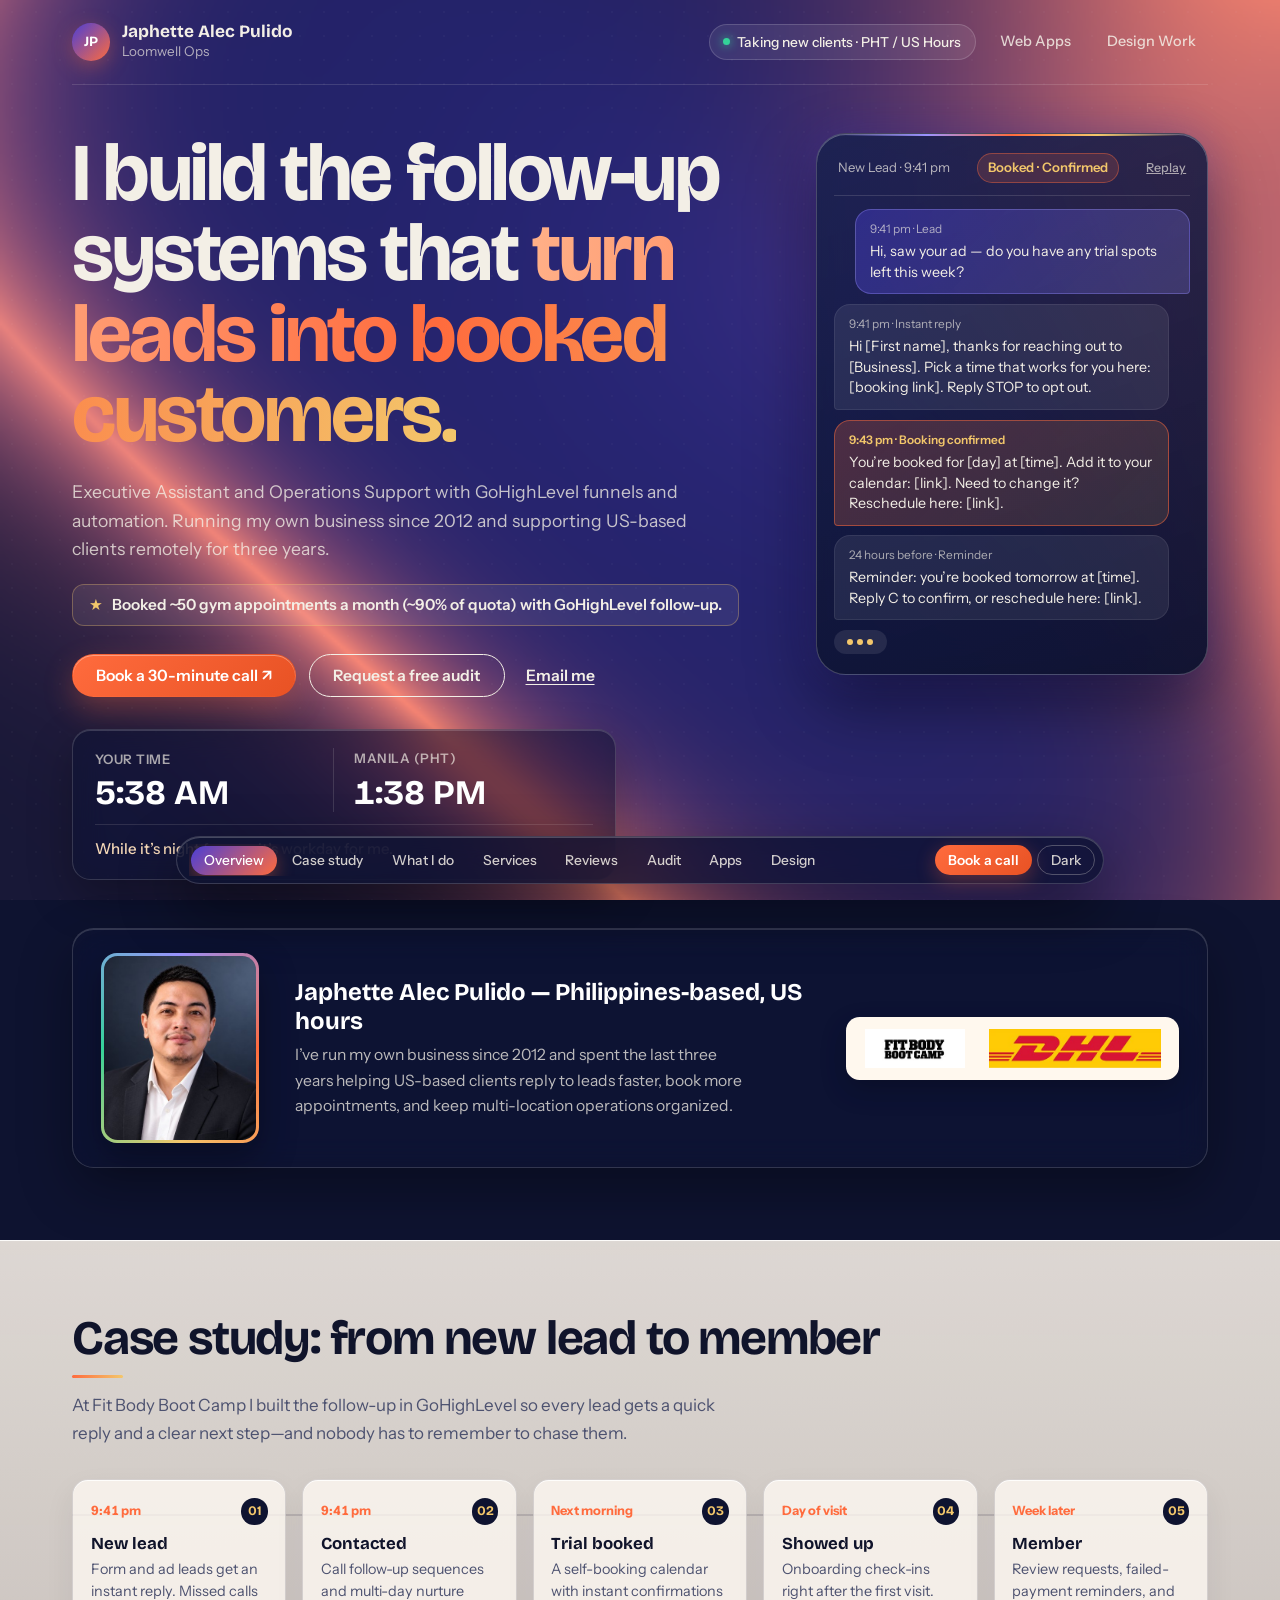
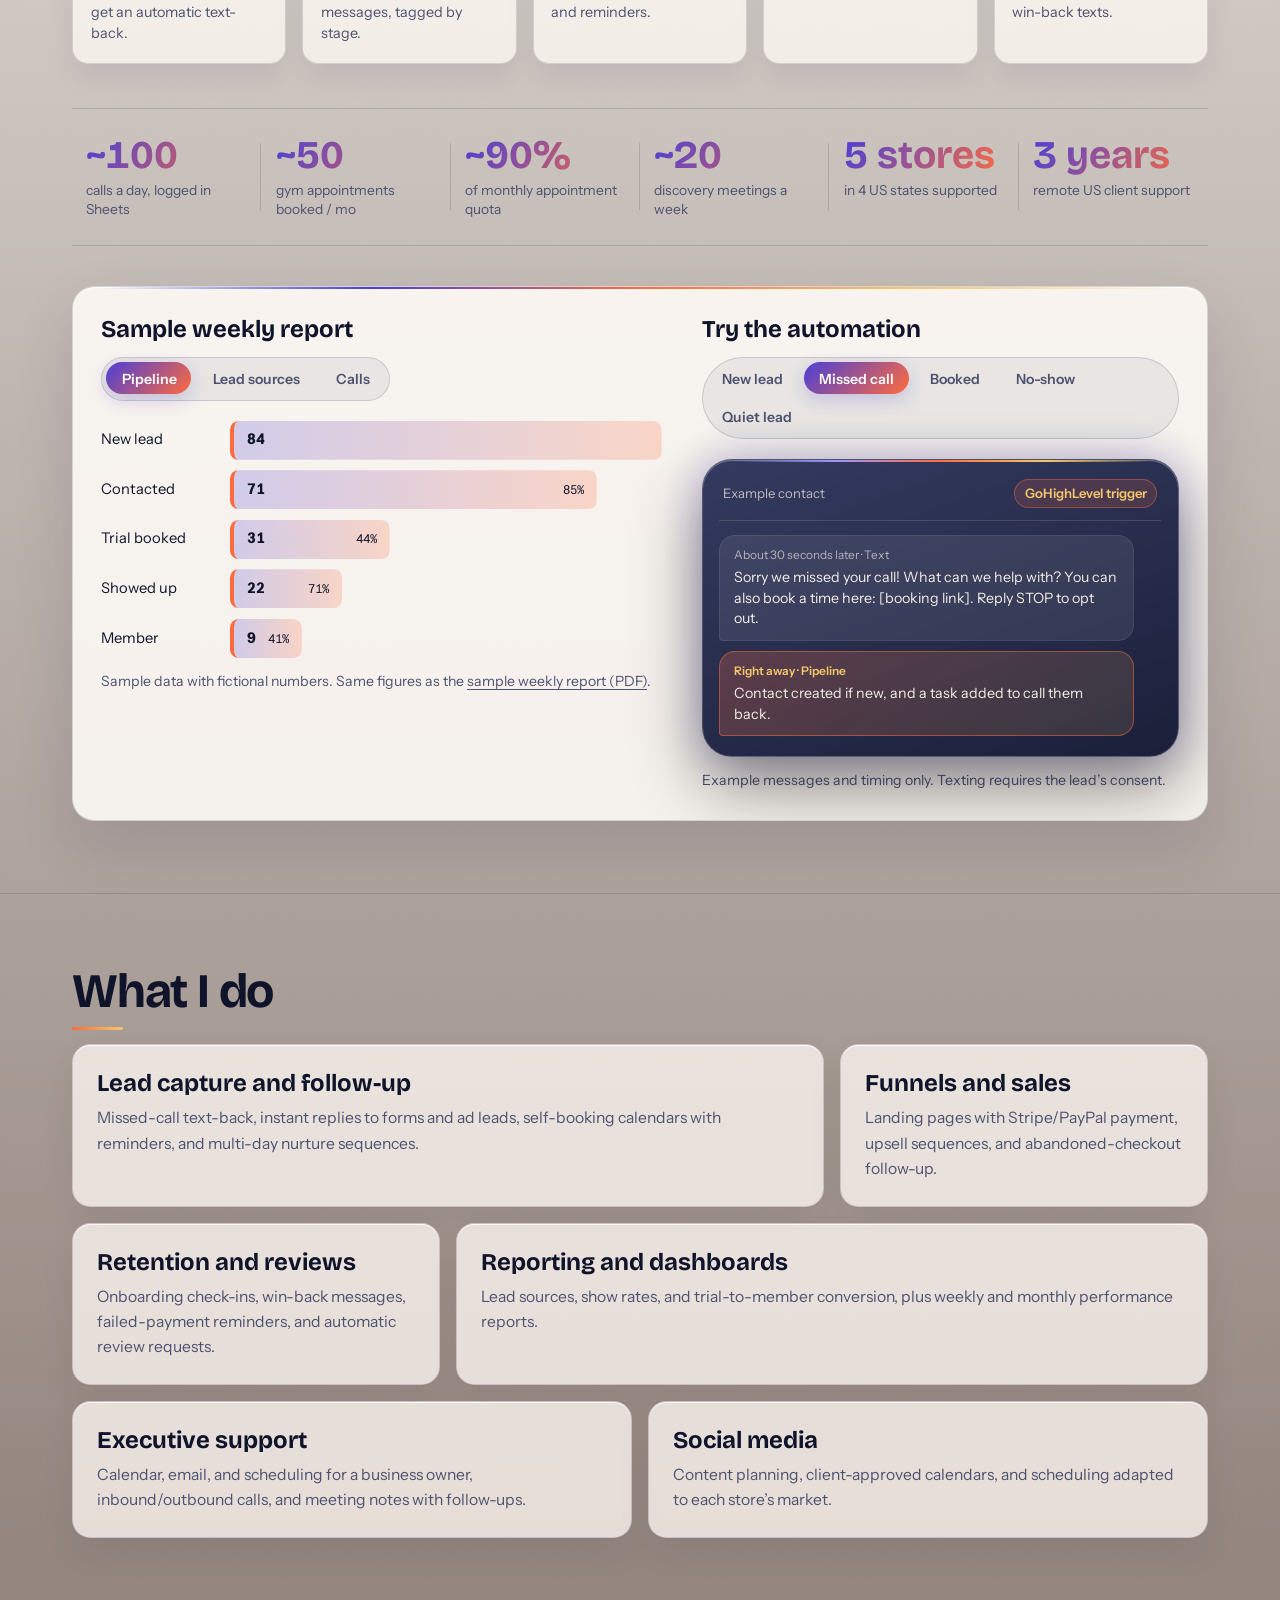
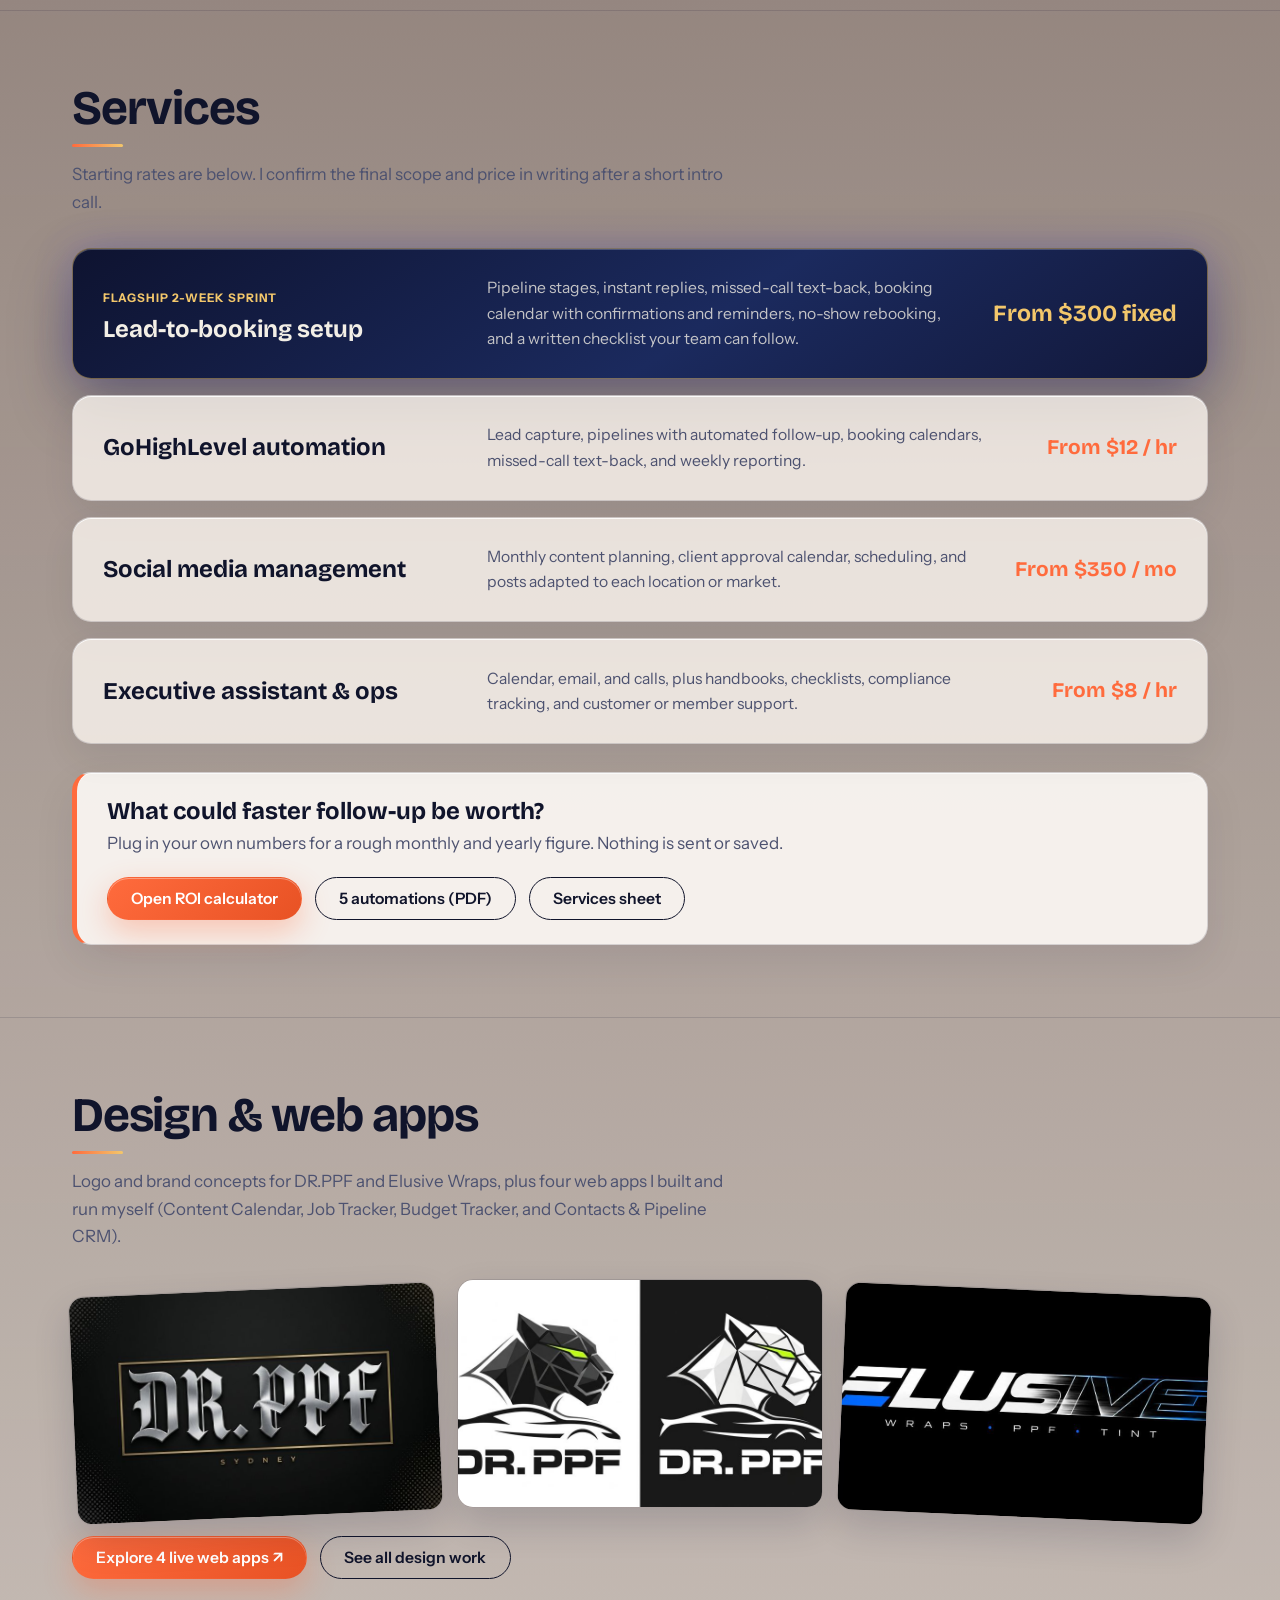
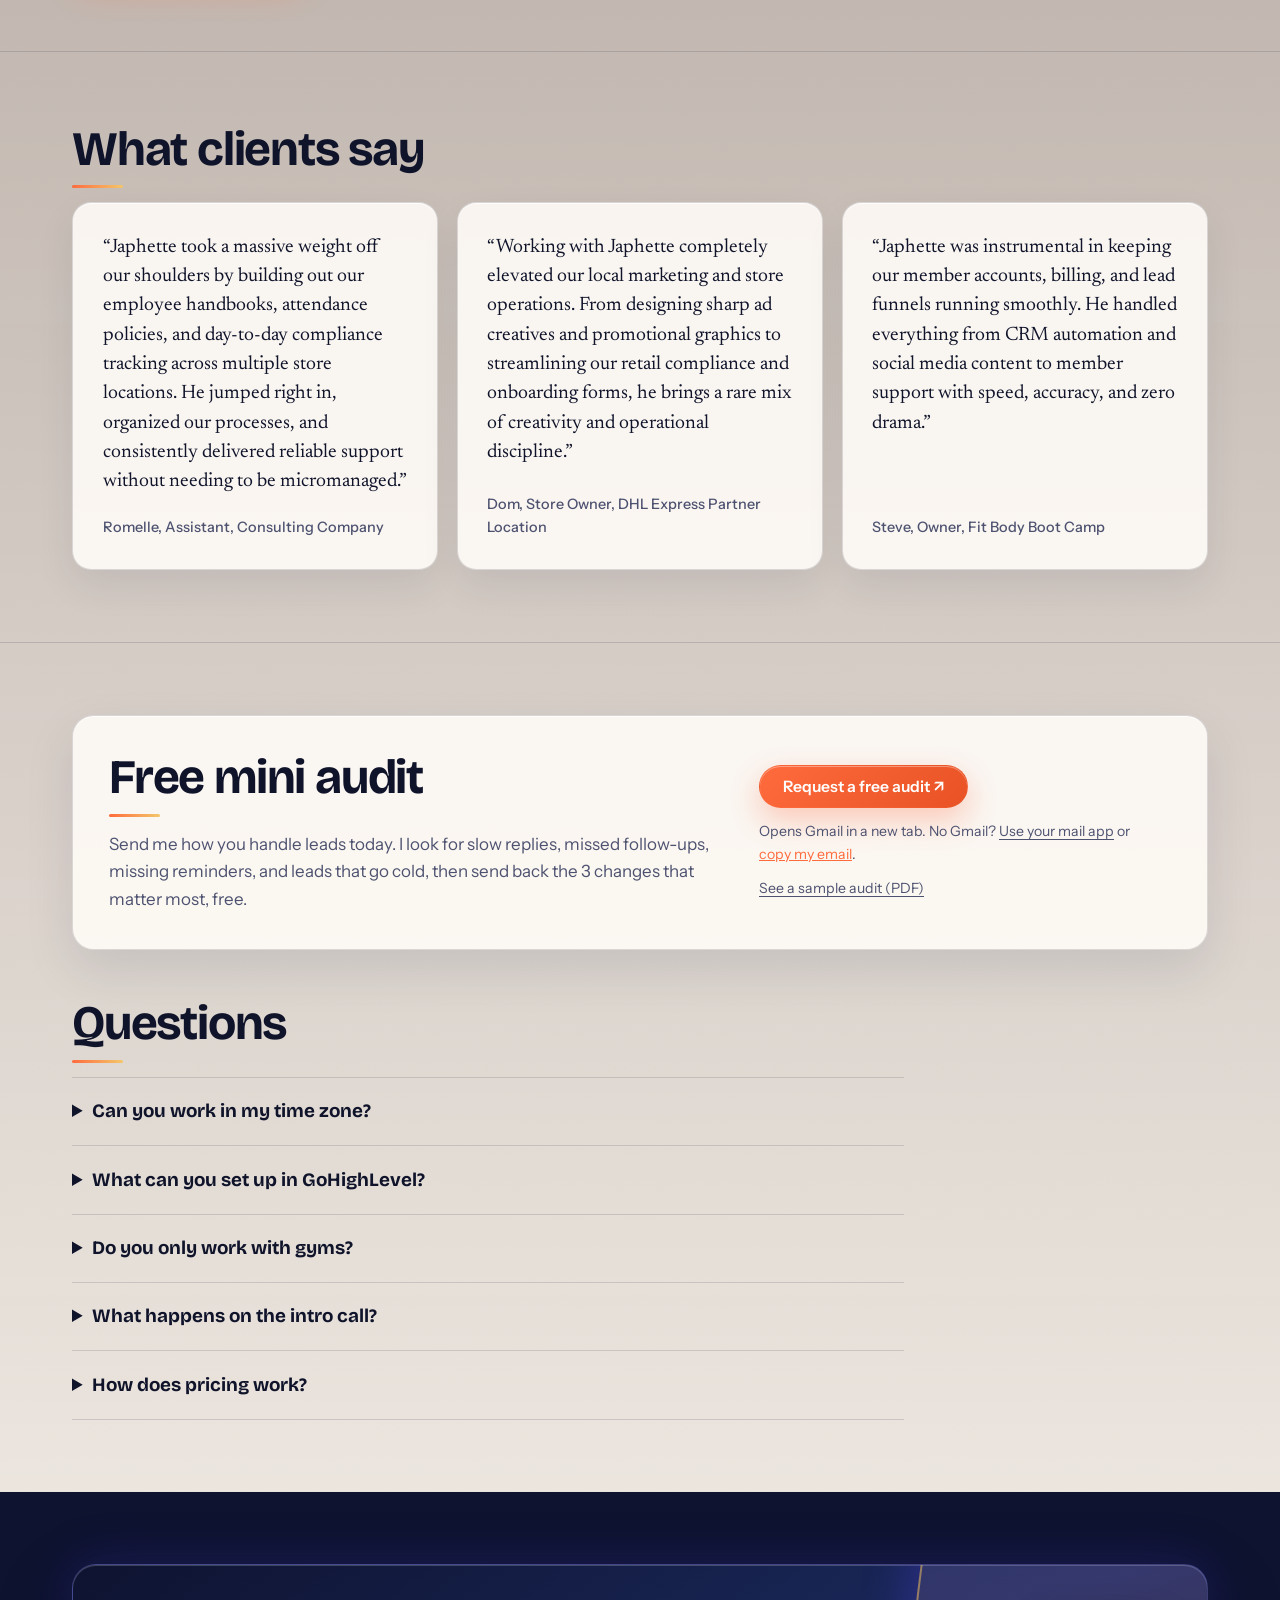
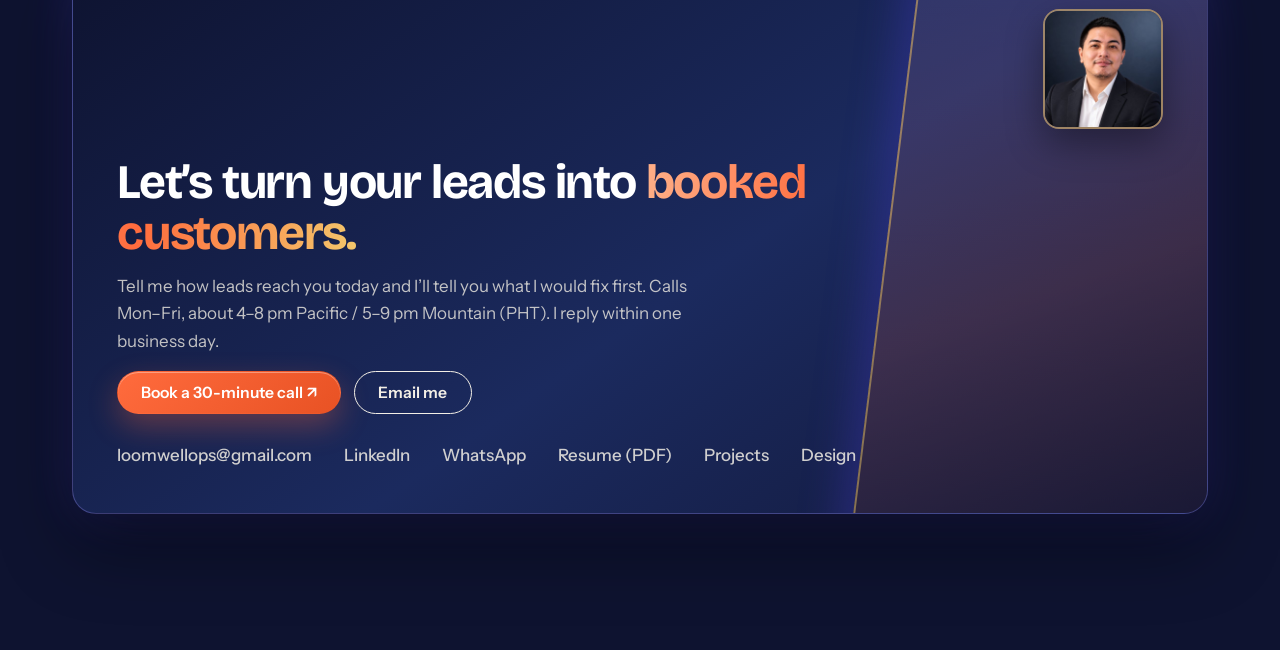
==== commit abc1b249: "Add files via upload" ====
--- a/index.html
+++ b/index.html
@@ -5,7 +5,7 @@
 <meta name="viewport" content="width=device-width, initial-scale=1">
 <title>Japhette Alec Pulido | Loomwell Ops — Executive Assistant &amp; GoHighLevel Automation</title>
 <meta name="theme-color" content="#0E1330">
-<script>(function(){var r=document.documentElement,s=null;try{s=localStorage.getItem("theme")}catch(e){}if(s==="dark"||s==="light")r.setAttribute("data-theme",s)})();</script>
+<script>(function(){var r=document.documentElement;r.className+=" js";var s=null;try{s=localStorage.getItem("theme")}catch(e){}if(s!=="dark"&&s!=="light"){s=window.matchMedia&&matchMedia("(prefers-color-scheme:dark)").matches?"dark":"light"}r.setAttribute("data-theme",s)})();</script>
 <meta name="description" content="GoHighLevel automation and executive assistant support. I build the follow-up systems that turn leads into booked customers. Philippines-based, US hours.">
 <meta property="og:title" content="Japhette Alec Pulido | Executive Assistant &amp; GoHighLevel Automation">
 <meta property="og:type" content="website">
@@ -31,407 +31,680 @@
   --deep:#1B2A5E;
   --peach:#F6D9B8;
   --day:#FFF8EE;
+  --accent:#4B3FD6;
+  --accent-soft:#9C93FF;
   --signal:#FF6B3D;
-  --ink-dark:#F3EFE6;
-  --muted-dark:rgba(243,239,230,.74);
-  --line-dark:rgba(243,239,230,.20);
-  --ink-light:#10142B;
-  --muted-light:rgba(16,20,43,.72);
-  --line-light:rgba(16,20,43,.16);
-  --sky:var(--night);
-  --sky-ink:var(--ink-dark);
+  --gold:#F3C76B;
+  --ink:#10142B;
+  --muted:#4D5270;
+  --line:rgba(16,20,43,.14);
+  --glass:rgba(255,250,244,.76);
+  --glass-strong:rgba(255,252,248,.88);
+  --rim:rgba(255,255,255,.85);
+  --glow:rgba(75,63,214,.22);
+  --signal-glow:rgba(255,107,61,.32);
+  --monolith:linear-gradient(145deg,#0E1330 0%,#1B2A5E 56%,#12183A 100%);
   --font-display:"Bricolage Grotesque",system-ui,sans-serif;
   --font-body:"Instrument Sans",system-ui,-apple-system,sans-serif;
   --font-serif:"Newsreader",Georgia,serif;
 }
-@media (prefers-color-scheme:dark){
-  :root:not([data-theme="light"]){
-    --day:#12183A;
-    --peach:#1B2A5E;
-    --ink-light:#F3EFE6;
-    --muted-light:rgba(243,239,230,.74);
-    --line-light:rgba(243,239,230,.20);
-  }
-}
 :root[data-theme="dark"]{
-  --day:#12183A;
-  --peach:#1B2A5E;
-  --ink-light:#F3EFE6;
-  --muted-light:rgba(243,239,230,.74);
-  --line-light:rgba(243,239,230,.20);
-}
-:root[data-phase="night"]{--sky:var(--night);--sky-ink:var(--ink-dark)}
-:root[data-phase="deep"]{--sky:var(--deep);--sky-ink:var(--ink-dark)}
-:root[data-phase="peach"]{--sky:var(--peach);--sky-ink:var(--ink-light)}
-:root[data-phase="day"]{--sky:var(--day);--sky-ink:var(--ink-light)}
-
+  --day:#0E1330;
+  --peach:#151C42;
+  --ink:#F3EFE6;
+  --muted:#B6B8D6;
+  --line:rgba(243,239,230,.16);
+  --glass:rgba(20,27,62,.72);
+  --glass-strong:rgba(22,30,68,.86);
+  --rim:rgba(255,255,255,.16);
+  --glow:rgba(156,147,255,.34);
+}
 *{box-sizing:border-box}
-html{scroll-behavior:smooth}
+html{scroll-behavior:smooth;scroll-padding-top:2rem}
 body{
   margin:0;
-  background:var(--sky);
-  color:var(--sky-ink);
-  font:400 1.1rem/1.6 var(--font-body);
-  transition:background-color .7s ease,color .5s ease;
+  background:var(--night);
+  color:var(--ink);
+  font:400 1.06rem/1.62 var(--font-body);
+  padding-bottom:6.5rem;
+  overflow-x:hidden;
 }
 [hidden]{display:none!important}
-a{color:inherit;text-underline-offset:.2em}
+a{color:inherit;text-underline-offset:.22em}
 :focus-visible{outline:3px solid var(--signal);outline-offset:3px}
 .skip{
-  position:absolute;left:-9999px;top:0;z-index:50;
-  background:var(--signal);color:#10142B;font-weight:600;
-  padding:.65rem 1.1rem;text-decoration:none;
+  position:absolute;left:-9999px;top:0;z-index:100;
+  background:var(--signal);color:#0E1330;font-weight:700;
+  padding:.65rem 1.1rem;text-decoration:none;border-radius:0 0 .5rem 0;
 }
 .skip:focus{left:0}
 
+/* Full-Viewport WebGL Caustic Canvas */
+#caustic-gl{
+  position:fixed;inset:0;width:100vw;height:100vh;
+  z-index:-2;pointer-events:none;display:block;
+}
+.grain{
+  position:fixed;inset:0;z-index:-1;pointer-events:none;opacity:.045;
+  background-image:radial-gradient(rgba(255,255,255,.6) 1px,transparent 0);
+  background-size:24px 24px;
+}
+
 .wrap{max-width:74rem;margin:0 auto;padding:0 1.5rem}
-.measure{max-width:65ch}
-
-/* Full-bleed bands */
-.band{width:100%;padding:5rem 0}
-.band-night{background:var(--night);color:var(--ink-dark);--muted:var(--muted-dark);--line:var(--line-dark)}
-.band-deep{background:var(--deep);color:var(--ink-dark);--muted:var(--muted-dark);--line:var(--line-dark)}
-.band-peach{background:var(--peach);color:var(--ink-light);--muted:var(--muted-light);--line:var(--line-light)}
-.band-day{background:var(--day);color:var(--ink-light);--muted:var(--muted-light);--line:var(--line-light)}
-.band-sky{background:transparent;color:inherit;--muted:color-mix(in srgb,currentColor 72%,transparent);--line:color-mix(in srgb,currentColor 18%,transparent)}
-
-/* Nav */
-header.site-nav{
-  border-bottom:1px solid var(--line-dark);
-  background:var(--night);
-  color:var(--ink-dark);
-}
-nav{
+.measure{max-width:62ch}
+
+/* Top Brand Header (Clean, Editorial) */
+.top-bar{
   display:flex;justify-content:space-between;align-items:center;
-  gap:1rem 2rem;flex-wrap:wrap;padding:1.25rem 0;
-}
-.brand{display:flex;flex-direction:column;text-decoration:none;line-height:1.15}
-.brand strong{font-family:var(--font-display);font-size:1.15rem;font-weight:700}
-.brand span{font-size:.88rem;color:var(--muted-dark)}
-.nav-links{display:flex;gap:1.25rem;flex-wrap:wrap;align-items:center}
-.nav-links a{text-decoration:none;font-weight:500;font-size:.98rem}
-.nav-links a:hover{color:var(--signal)}
-#theme{
-  font:inherit;font-size:.92rem;font-weight:500;cursor:pointer;
-  background:transparent;color:inherit;
-  border:1px solid var(--line-dark);border-radius:2rem;padding:.3rem .85rem;
-}
-#theme:hover{border-color:var(--signal);color:var(--signal)}
+  gap:1rem;padding:1.35rem 0;
+  color:#F3EFE6;
+  border-bottom:1px solid rgba(243,239,230,.14);
+}
+.brand{display:flex;align-items:center;gap:.8rem;text-decoration:none}
+.brand-mark{
+  width:2.35rem;height:2.35rem;border-radius:50%;
+  display:grid;place-items:center;
+  font-family:var(--font-display);font-weight:700;font-size:.88rem;color:#fff;
+  background:linear-gradient(135deg,var(--accent),var(--signal));
+  box-shadow:0 6px 20px rgba(255,107,61,.35);
+}
+.brand-text strong{display:block;font-family:var(--font-display);font-size:1.08rem;line-height:1.1}
+.brand-text span{display:block;font-size:.84rem;color:rgba(243,239,230,.68)}
+.top-actions{display:flex;align-items:center;gap:.75rem;flex-wrap:wrap}
+.top-pill{
+  display:inline-flex;align-items:center;gap:.45rem;
+  font-size:.86rem;font-weight:500;color:#F3EFE6;
+  padding:.35rem .85rem;border-radius:999px;
+  background:rgba(255,255,255,.08);
+  border:1px solid rgba(255,255,255,.16);
+}
+.top-pill i{
+  width:7px;height:7px;border-radius:50%;background:#34D399;
+  box-shadow:0 0 10px #34D399;display:inline-block;
+}
+.top-link{
+  font-size:.9rem;font-weight:500;text-decoration:none;
+  padding:.35rem .75rem;border-radius:999px;
+  color:rgba(243,239,230,.85);transition:color .2s,background .2s;
+}
+.top-link:hover{color:#fff;background:rgba(255,255,255,.1)}
 
 /* Typography */
 h1,h2,h3{font-family:var(--font-display);margin:0;font-weight:700}
 h1{
-  font-size:clamp(3.2rem,9vw,7.5rem);
-  line-height:.95;
-  letter-spacing:-.03em;
+  font-size:clamp(2.8rem,6.4vw,5.4rem);
+  line-height:.98;letter-spacing:-.03em;
   font-variation-settings:"opsz" 96;
 }
 h2{
-  font-size:clamp(2rem,4.6vw,3.4rem);
-  line-height:1.05;
-  letter-spacing:-.02em;
-  margin-bottom:1.25rem;
-}
-h3{font-size:clamp(1.25rem,2.4vw,1.6rem);line-height:1.2}
-p{margin:0 0 1.1rem}
-.muted{color:var(--muted)}
+  font-size:clamp(1.9rem,4.2vw,3rem);
+  line-height:1.06;letter-spacing:-.025em;
+  margin-bottom:.9rem;
+}
+h2::after{
+  content:"";display:block;width:3.2rem;height:3px;border-radius:2px;margin-top:.65rem;
+  background:linear-gradient(90deg,var(--signal),var(--gold));
+}
+h3{font-size:clamp(1.2rem,2.2vw,1.5rem);line-height:1.2}
+p{margin:0 0 1rem}
+.grad{
+  background:linear-gradient(95deg,#FFB088 0%,#FF6B3D 45%,#F3C76B 100%);
+  -webkit-background-clip:text;background-clip:text;color:transparent;
+}
 
 /* Buttons */
-.btns{display:flex;gap:.85rem;flex-wrap:wrap;align-items:center}
+.btns{display:flex;gap:.8rem;flex-wrap:wrap;align-items:center}
 .btn{
-  display:inline-block;padding:.8rem 1.45rem;border-radius:2rem;
-  font-weight:600;font-size:1rem;text-decoration:none;cursor:pointer;
-  font-family:inherit;border:1.5px solid currentColor;background:transparent;color:inherit;
-}
-.btn.main{background:var(--signal);border-color:var(--signal);color:#10142B}
-.btn.main:hover{filter:brightness(1.06)}
+  display:inline-flex;align-items:center;justify-content:center;gap:.45rem;
+  padding:.78rem 1.45rem;border-radius:999px;
+  font:600 .98rem/1 var(--font-body);text-decoration:none;cursor:pointer;
+  border:1.5px solid currentColor;background:transparent;color:inherit;
+  transition:transform .22s cubic-bezier(.22,1,.36,1),box-shadow .25s ease,background .2s ease,border-color .2s ease;
+}
+.btn.main{
+  background:linear-gradient(135deg,var(--signal),#E85224);
+  border-color:transparent;color:#fff;
+  box-shadow:0 12px 30px var(--signal-glow),inset 0 1px 0 rgba(255,255,255,.35);
+}
+.btn.main:hover{box-shadow:0 16px 38px rgba(255,107,61,.48),inset 0 1px 0 rgba(255,255,255,.45)}
 .btn.alt:hover{border-color:var(--signal);color:var(--signal)}
-.btn.lnk{border-color:transparent;padding-left:.4rem;padding-right:.4rem;text-decoration:underline}
-
-/* Hero */
-.hero-band{padding:3.5rem 0 0;position:relative}
+.btn.lnk{border-color:transparent;padding-left:.45rem;padding-right:.45rem;text-decoration:underline}
+
+/* Hero Section (Deep Night Atmosphere) */
+.hero-sec{
+  padding:3rem 0 4.5rem;
+  color:#F3EFE6;
+  position:relative;
+}
 .hero-grid{
   display:grid;
-  grid-template-columns:minmax(0,1.25fr) minmax(18rem,24rem);
+  grid-template-columns:minmax(0,1.22fr) minmax(19rem,24.5rem);
   gap:2.5rem 3rem;
   align-items:start;
 }
-.hero-lead{margin:1.75rem 0 1.5rem;color:var(--muted-dark);max-width:56ch}
-.proofline{font-weight:600;color:var(--ink-dark);margin:0 0 1.5rem;max-width:56ch}
-
-/* Dual Live Clocks */
+.hero-lead{margin:1.5rem 0 1.25rem;color:rgba(243,239,230,.78);max-width:52ch;font-size:1.1rem}
+.proofline{
+  display:inline-flex;align-items:center;gap:.6rem;
+  font-weight:600;color:#F3EFE6;margin:0 0 1.75rem;
+  padding:.5rem 1rem;border-radius:.75rem;
+  background:rgba(255,255,255,.07);
+  border:1px solid rgba(243,199,107,.32);
+  font-size:.96rem;
+}
+.proofline::before{content:"★";color:var(--gold)}
+
+/* Live Dual Clocks HUD */
 .clocks{
   margin-top:2rem;
-  padding-top:1.25rem;
-  border-top:1px solid var(--line-dark);
+  padding:1.15rem 1.35rem;
+  border-radius:1.15rem;
+  background:rgba(14,19,48,.58);
+  -webkit-backdrop-filter:blur(16px) saturate(140%);
+  backdrop-filter:blur(16px) saturate(140%);
+  border:1px solid rgba(243,239,230,.16);
+  box-shadow:0 18px 44px rgba(0,0,0,.28),inset 0 1px 0 rgba(255,255,255,.16);
   max-width:34rem;
 }
-.clock-row{
-  display:grid;
-  grid-template-columns:1fr 1fr;
-  gap:1.5rem;
-}
-.clock-item span{display:block;font-size:.9rem;color:var(--muted-dark)}
+.clock-row{display:grid;grid-template-columns:1fr 1fr;gap:1.25rem}
+.clock-item{position:relative}
+.clock-item:first-child{border-right:1px solid rgba(243,239,230,.14);padding-right:1rem}
+.clock-item span{display:flex;align-items:center;gap:.45rem;font-size:.82rem;color:rgba(243,239,230,.68);letter-spacing:.04em;text-transform:uppercase;font-weight:600}
 .clock-item time{
-  display:block;
-  font-family:var(--font-display);
-  font-size:clamp(1.5rem,3vw,2.1rem);
-  font-weight:700;
-  font-variant-numeric:tabular-nums;
-  line-height:1.15;
-  margin-top:.15rem;
-}
-.clock-note{margin:.65rem 0 0;font-size:.98rem;color:var(--peach);font-weight:500}
-
-/* Single Framed Object: The Phone */
+  display:block;font-family:var(--font-display);
+  font-size:clamp(1.55rem,3vw,2.15rem);font-weight:700;
+  font-variant-numeric:tabular-nums;line-height:1.15;margin-top:.2rem;color:#fff;
+}
+.clock-note{margin:.75rem 0 0;padding-top:.7rem;border-top:1px solid rgba(243,239,230,.12);font-size:.94rem;color:var(--peach);font-weight:500}
+
+/* Sculpted Glass Phone (Hero + Simulator) */
 .phone{
-  border:1px solid rgba(243,239,230,.24);
-  border-radius:1.75rem;
-  background:#131A42;
-  color:var(--ink-dark);
-  padding:1rem 1rem 1.2rem;
-  box-shadow:0 24px 60px rgba(0,0,0,.35);
+  position:relative;overflow:hidden;
+  border-radius:1.85rem;
+  background:linear-gradient(160deg,rgba(24,33,76,.88),rgba(13,18,46,.94));
+  -webkit-backdrop-filter:blur(18px) saturate(150%);
+  backdrop-filter:blur(18px) saturate(150%);
+  color:#F3EFE6;
+  padding:1.05rem 1.05rem 1.25rem;
+  border:1px solid rgba(243,239,230,.22);
+  box-shadow:0 28px 68px rgba(0,0,0,.45),0 0 40px rgba(75,63,214,.26),inset 0 1px 0 rgba(255,255,255,.28);
+  transition:border-color .35s ease,box-shadow .35s ease;
+}
+.phone::before{
+  content:"";position:absolute;top:0;left:1.5rem;right:1.5rem;height:2px;
+  background:linear-gradient(90deg,transparent,var(--accent-soft),var(--signal),var(--gold),transparent);
+}
+.phone.pulse{
+  border-color:var(--signal);
+  box-shadow:0 28px 68px rgba(0,0,0,.45),0 0 38px var(--signal-glow),inset 0 1px 0 rgba(255,255,255,.32);
 }
 .ph-head{
-  display:flex;justify-content:space-between;align-items:center;
-  padding:0 .25rem .75rem;
-  border-bottom:1px solid rgba(243,239,230,.16);
-  font-size:.88rem;color:var(--muted-dark);
-}
-.ph-status{color:var(--signal);font-weight:600}
-.thread{list-style:none;margin:.85rem 0 0;padding:0;display:grid;gap:.65rem}
+  display:flex;justify-content:space-between;align-items:center;gap:.5rem;
+  padding:.15rem .25rem .75rem;
+  border-bottom:1px solid rgba(243,239,230,.14);
+  font-size:.82rem;color:rgba(243,239,230,.72);
+}
+.ph-status{
+  display:inline-flex;align-items:center;gap:.35rem;
+  color:var(--gold);font-weight:600;
+  padding:.2rem .6rem;border-radius:999px;
+  background:rgba(255,107,61,.16);border:1px solid rgba(255,107,61,.4);
+}
+.ph-replay{
+  background:none;border:0;color:rgba(243,239,230,.65);cursor:pointer;
+  font:500 .78rem var(--font-body);text-decoration:underline;padding:0;
+}
+.ph-replay:hover{color:#fff}
+.thread{list-style:none;margin:.85rem 0 0;padding:0;display:grid;gap:.6rem}
 .msg{
-  padding:.7rem .9rem;
-  border-radius:1rem 1rem 1rem .25rem;
-  background:rgba(243,239,230,.09);
-  font-size:.92rem;line-height:1.45;
-  max-width:94%;
+  padding:.68rem .88rem;border-radius:1rem 1rem 1rem .25rem;
+  background:rgba(255,255,255,.08);border:1px solid rgba(255,255,255,.08);
+  font-size:.89rem;line-height:1.45;max-width:94%;
+  animation:msgIn .32s cubic-bezier(.22,1,.36,1) both;
 }
 .msg.in{
-  justify-self:end;
-  border-radius:1rem 1rem .25rem 1rem;
-  background:rgba(246,217,184,.16);
+  justify-self:end;border-radius:1rem 1rem .25rem 1rem;
+  background:linear-gradient(135deg,rgba(75,63,214,.42),rgba(156,147,255,.22));
+  border-color:rgba(156,147,255,.35);
 }
 .msg.sig{
-  background:rgba(255,107,61,.16);
-  border-left:3px solid var(--signal);
-}
-.msg small{display:block;font-size:.78rem;color:var(--muted-dark);margin-bottom:.2rem}
-.msg.sig small{color:var(--signal);font-weight:600}
-.typing{display:inline-flex;gap:4px;align-items:center;padding:.55rem .85rem;border-radius:1rem;background:rgba(243,239,230,.09);width:fit-content}
-.typing i{width:6px;height:6px;border-radius:50%;background:var(--muted-dark);display:block;animation:blink 1s infinite}
-.typing i:nth-child(2){animation-delay:.18s}
-.typing i:nth-child(3){animation-delay:.36s}
+  background:linear-gradient(135deg,rgba(255,107,61,.24),rgba(243,199,107,.12));
+  border:1px solid rgba(255,107,61,.5);
+}
+.msg small{display:block;font-size:.74rem;color:rgba(243,239,230,.65);margin-bottom:.2rem}
+.msg.sig small{color:var(--gold);font-weight:600}
+@keyframes msgIn{from{opacity:0;transform:translateY(8px) scale(.98)}to{opacity:1;transform:none}}
+.typing{display:inline-flex;gap:4px;align-items:center;padding:.55rem .85rem;border-radius:1rem;background:rgba(255,255,255,.09);width:fit-content}
+.typing i{width:6px;height:6px;border-radius:50%;background:var(--gold);display:block;animation:blink 1s infinite}
+.typing i:nth-child(2){animation-delay:.16s}
+.typing i:nth-child(3){animation-delay:.32s}
 @keyframes blink{0%,80%,100%{opacity:.25}40%{opacity:1}}
 
-/* Overlapping Hero Portrait */
-.hero-portrait-wrap{
+/* Hero Editorial Portrait + Real Client Strip */
+.hero-lower{
   margin-top:3rem;
   display:grid;
-  grid-template-columns:auto 1fr;
-  gap:2rem 3rem;
-  align-items:end;
-}
-.hero-portrait{
-  width:18rem;
-  height:23rem;
-  object-fit:cover;
-  object-position:50% 20%;
-  border-radius:.75rem;
-  display:block;
-  margin-bottom:-5rem;
+  grid-template-columns:auto 1fr auto;
+  gap:1.75rem 2.25rem;
+  align-items:center;
+  padding:1.5rem 1.75rem;
+  border-radius:1.35rem;
+  background:rgba(14,19,48,.58);
+  -webkit-backdrop-filter:blur(16px) saturate(140%);
+  backdrop-filter:blur(16px) saturate(140%);
+  border:1px solid rgba(243,239,230,.16);
+  box-shadow:0 22px 54px rgba(0,0,0,.32),inset 0 1px 0 rgba(255,255,255,.16);
+}
+.portrait-frame{
+  position:relative;border-radius:1rem;padding:3px;
+  background:conic-gradient(from 0deg,var(--accent-soft),var(--signal),var(--gold),#34D399,var(--accent-soft));
+  box-shadow:0 14px 36px rgba(0,0,0,.35);
+}
+.portrait-frame img{
+  display:block;width:9.5rem;height:11.5rem;
+  object-fit:cover;object-position:50% 20%;
+  border-radius:.85rem;
+}
+.hero-bio h3{color:#fff;margin-bottom:.4rem}
+.hero-bio p{color:rgba(243,239,230,.76);margin:0;max-width:46ch;font-size:.98rem}
+.logo-tray{
+  list-style:none;margin:0;padding:.75rem 1.15rem;
+  display:flex;gap:1.5rem;align-items:center;
+  background:#FFF8EE;border-radius:.85rem;
+  box-shadow:0 10px 26px rgba(0,0,0,.22);
+}
+.logo-tray img{height:2.4rem;width:auto;display:block;object-fit:contain}
+
+/* Main Dawn-Light Sections */
+.stage{
   position:relative;
-  z-index:2;
-}
-.hero-about{padding-bottom:3rem;max-width:52ch}
-.hero-about p{color:var(--muted-dark);margin:0}
-
-/* Proof strip (real clients only, single neutral tray) */
-.proof-band{padding:6.5rem 0 3.5rem}
-.proof-row{
-  display:flex;justify-content:space-between;align-items:center;
-  gap:1.5rem 2.5rem;flex-wrap:wrap;
-  padding:1.5rem 0;
-  border-top:1px solid var(--line);
-  border-bottom:1px solid var(--line);
-}
-.logo-tray{
-  list-style:none;margin:0;padding:.75rem 1.25rem;
-  display:flex;gap:2rem;align-items:center;flex-wrap:wrap;
-  background:#F3EFE6;border-radius:.5rem;
-}
-.logo-tray img{height:2.6rem;width:auto;display:block;object-fit:contain}
-
-/* Horizontal 5-step timeline */
+  background:linear-gradient(180deg,rgba(255,248,238,.86) 0%,rgba(246,217,184,.58) 38%,rgba(255,248,238,.92) 100%);
+  color:var(--ink);
+  border-top:1px solid var(--rim);
+}
+:root[data-theme="dark"] .stage{
+  background:linear-gradient(180deg,rgba(14,19,48,.76) 0%,rgba(27,42,94,.66) 45%,rgba(14,19,48,.84) 100%);
+}
+section.sec{padding:4.5rem 0}
+section.sec + section.sec{border-top:1px solid var(--line)}
+.sec-sub{color:var(--muted);max-width:60ch;margin:0 0 2rem;font-size:1.06rem}
+
+/* Live-Executing SVG Horizontal 5-Step Timeline */
+.tl-wrap{position:relative;margin:2rem 0 2.75rem}
+.tl-svg{position:absolute;top:2.1rem;left:0;width:100%;height:4px;pointer-events:none;overflow:visible}
+.tl-base{stroke:var(--line);stroke-width:2;fill:none}
+.tl-glow{
+  stroke:url(#tlGrad);stroke-width:3;stroke-linecap:round;fill:none;
+  stroke-dasharray:64 320;animation:tlFlow 3.2s linear infinite;
+}
+@keyframes tlFlow{from{stroke-dashoffset:384}to{stroke-dashoffset:0}}
 .timeline{
-  list-style:none;margin:2.5rem 0 3rem;padding:0;
-  display:grid;grid-template-columns:repeat(5,1fr);gap:1.5rem;
-  border-top:1px solid var(--line);
-  padding-top:1.75rem;
-}
-.timeline li{display:flex;flex-direction:column;gap:.45rem}
-.tl-time{font-size:.9rem;font-weight:600;color:var(--signal);font-variant-numeric:tabular-nums}
-.tl-num{font-family:var(--font-display);font-size:1.6rem;font-weight:700;line-height:1}
-.timeline p{font-size:.98rem;color:var(--muted);margin:0}
-
-/* Oversized single-row stats */
-.stat-rows{list-style:none;margin:2.5rem 0 0;padding:0;border-top:1px solid var(--line)}
-.stat-rows li{
-  display:grid;grid-template-columns:minmax(10rem,16rem) 1fr;
-  gap:.5rem 2rem;align-items:baseline;
-  padding:1.35rem 0;border-bottom:1px solid var(--line);
-}
-.stat-rows b{
-  font-family:var(--font-display);
-  font-size:clamp(2.2rem,5vw,3.6rem);
-  line-height:1;font-variant-numeric:tabular-nums;
-}
-.stat-rows span{font-size:1.15rem;color:var(--muted)}
-
-/* Interactive sample report & simulator */
-.lab-grid{
-  display:grid;grid-template-columns:1.1fr .9fr;gap:3rem;
-  margin-top:3rem;padding-top:2.5rem;border-top:1px solid var(--line);
-}
-.rtabs,.simb{display:flex;gap:.5rem;flex-wrap:wrap;margin:1rem 0 1.25rem}
+  list-style:none;margin:0;padding:0;
+  display:grid;grid-template-columns:repeat(5,1fr);gap:1rem;
+  position:relative;z-index:1;
+}
+.timeline li{
+  padding:1.15rem 1.1rem;border-radius:1rem;
+  background:var(--glass);
+  border:1px solid var(--line);
+  box-shadow:0 12px 30px rgba(14,19,48,.07),inset 0 1px 0 var(--rim);
+}
+.tl-head{display:flex;justify-content:space-between;align-items:center;margin-bottom:.55rem}
+.tl-time{font-size:.8rem;font-weight:700;color:var(--signal);font-variant-numeric:tabular-nums}
+.tl-num{
+  width:1.65rem;height:1.65rem;border-radius:50%;display:grid;place-items:center;
+  font-family:var(--font-display);font-size:.82rem;font-weight:700;
+  background:var(--night);color:var(--gold);
+}
+.timeline h3{font-size:1.05rem;margin-bottom:.35rem}
+.timeline p{font-size:.9rem;color:var(--muted);margin:0;line-height:1.48}
+
+/* Open Hairline Editorial Stats */
+.stat-strip{
+  list-style:none;margin:2rem 0 0;padding:.5rem 0;
+  display:grid;grid-template-columns:repeat(6,1fr);
+  border-top:1px solid var(--line);border-bottom:1px solid var(--line);
+}
+.stat-strip li{padding:1.15rem .9rem;position:relative}
+.stat-strip li:not(:last-child)::after{
+  content:"";position:absolute;right:0;top:22%;bottom:22%;width:1px;background:var(--line);
+}
+.stat-strip b{
+  display:block;font-family:var(--font-display);
+  font-size:clamp(1.75rem,3.2vw,2.45rem);line-height:1.05;
+  font-variant-numeric:tabular-nums;
+  background:linear-gradient(120deg,var(--accent),var(--signal));
+  -webkit-background-clip:text;background-clip:text;color:transparent;
+}
+:root[data-theme="dark"] .stat-strip b{
+  background:linear-gradient(120deg,#B8B2FF,#FF8B63,#F3C76B);
+  -webkit-background-clip:text;background-clip:text;color:transparent;
+}
+.stat-strip span{display:block;font-size:.86rem;color:var(--muted);margin-top:.3rem;line-height:1.35}
+
+/* Unified Smoked-Glass Telemetry Console */
+.console{
+  position:relative;overflow:hidden;
+  display:grid;grid-template-columns:1.08fr .92fr;gap:2rem 2.5rem;
+  margin-top:2.5rem;padding:1.75rem;border-radius:1.4rem;
+  background:var(--glass-strong);
+  border:1px solid var(--line);
+  box-shadow:0 24px 60px rgba(14,19,48,.12),inset 0 1px 0 var(--rim);
+}
+.console::before{
+  content:"";position:absolute;top:0;left:1.75rem;right:1.75rem;height:2px;
+  background:linear-gradient(90deg,transparent,var(--accent),var(--signal),var(--gold),transparent);
+}
+.rtabs,.simb{position:relative;display:inline-flex;gap:.35rem;flex-wrap:wrap;margin:.85rem 0 1.25rem;padding:.28rem;border-radius:999px;background:rgba(14,19,48,.06);border:1px solid var(--line)}
+:root[data-theme="dark"] .rtabs,:root[data-theme="dark"] .simb{background:rgba(255,255,255,.06)}
 .rtabs button,.simb button{
-  font:inherit;font-size:.94rem;font-weight:500;cursor:pointer;
-  padding:.45rem 1rem;border-radius:2rem;
-  border:1px solid var(--line);background:transparent;color:inherit;
-}
-.rtabs button[aria-selected="true"],.simb button[aria-pressed="true"]{
-  background:var(--signal);border-color:var(--signal);color:#10142B;font-weight:600;
+  position:relative;z-index:1;
+  font:600 .88rem var(--font-body);cursor:pointer;
+  padding:.45rem .95rem;border-radius:999px;border:0;
+  background:transparent;color:var(--muted);transition:color .2s;
+}
+.rtabs button[aria-selected="true"],.simb button[aria-pressed="true"]{color:#fff}
+.glide-pill{
+  position:absolute;top:0;left:0;border-radius:999px;z-index:0;pointer-events:none;
+  background:linear-gradient(135deg,var(--accent),var(--signal));
+  box-shadow:0 6px 18px var(--glow);
 }
 .funnel{list-style:none;margin:0;padding:0;display:grid;gap:.65rem}
-.funnel li{display:grid;grid-template-columns:7.5rem 1fr;gap:1rem;align-items:center;font-size:.96rem}
+.funnel li{display:grid;grid-template-columns:7.2rem 1fr;gap:.85rem;align-items:center;font-size:.92rem}
 .funnel .fb{
-  display:flex;justify-content:space-between;align-items:center;
-  padding:.45rem .75rem;min-width:4.5rem;
-  background:color-mix(in srgb,var(--signal) 22%,transparent);
-  border-left:3px solid var(--signal);
-}
-.cols{display:flex;align-items:flex-end;gap:.85rem;height:11rem;max-width:28rem;margin-top:1rem}
-.cols>div{flex:1;display:flex;flex-direction:column;justify-content:flex-end;align-items:center;gap:.3rem;font-size:.92rem}
-.cols i{display:block;width:100%;background:var(--signal)}
-.note{font-size:.92rem;color:var(--muted);margin-top:.75rem}
-
-/* Open hairline rows (What I do, Services, FAQ) */
-.open-rows{border-top:1px solid var(--line);margin-top:2rem}
-.open-row{
-  display:grid;grid-template-columns:minmax(14rem,22rem) 1fr;
-  gap:.75rem 2.5rem;align-items:baseline;
-  padding:1.75rem 0;border-bottom:1px solid var(--line);
-}
-.open-row h3{font-size:clamp(1.35rem,2.5vw,1.85rem)}
-.open-row p{margin:0;color:var(--muted);max-width:65ch}
-.open-row .price{font-family:var(--font-display);font-size:1.25rem;font-weight:700;color:var(--signal);margin-top:.6rem}
-
-/* Testimonials (Serif ONLY here) */
-.quote-list{border-top:1px solid var(--line);margin-top:2rem}
-.quote-list blockquote{
-  margin:0;padding:2.25rem 0;border-bottom:1px solid var(--line);
-  max-width:65ch;
-}
-.quote-list p{
-  font-family:var(--font-serif);
-  font-size:clamp(1.35rem,2.6vw,1.8rem);
-  line-height:1.45;margin:0 0 .9rem;
-}
-.quote-list cite{font-style:normal;font-family:var(--font-body);font-size:.98rem;color:var(--muted)}
-
-/* FAQ & Details */
-details.line-fold{border-bottom:1px solid var(--line);padding:.25rem 0}
-details.line-fold:first-of-type{border-top:1px solid var(--line)}
-details.line-fold summary{cursor:pointer;font-family:var(--font-display);font-size:1.2rem;font-weight:700;padding:1.1rem 0}
-details.line-fold p,details.line-fold ul{color:var(--muted);max-width:65ch;margin:0 0 1.25rem}
-
-/* Audit & Footer */
-.audit-row{
-  display:grid;grid-template-columns:1.2fr .8fr;gap:2rem 3rem;align-items:start;
-  padding:2.5rem 0;border-top:1px solid var(--line);border-bottom:1px solid var(--line);
-}
-.linkbtn{background:none;border:0;padding:0;color:inherit;text-decoration:underline;font:inherit;cursor:pointer}
-.contact-row{list-style:none;display:flex;flex-wrap:wrap;gap:.75rem 2rem;margin:2rem 0 0;padding:0}
-.contact-row a{font-weight:500;text-decoration:none}
-.contact-row a:hover{color:var(--signal);text-decoration:underline}
-.foot-links{display:flex;flex-wrap:wrap;gap:.5rem 1.5rem;margin-top:1.75rem;padding-top:1.5rem;border-top:1px solid var(--line);font-size:.95rem}
-
-/* ROI Modal */
+  display:flex;justify-content:space-between;align-items:center;gap:.5rem;
+  padding:.48rem .8rem;min-width:4.5rem;border-radius:.55rem;
+  background:linear-gradient(90deg,rgba(75,63,214,.22),rgba(255,107,61,.22));
+  border-left:4px solid var(--signal);
+  font-variant-numeric:tabular-nums;
+  transition:clip-path .75s cubic-bezier(.22,1,.36,1);
+}
+.pre .fb{clip-path:inset(0 100% 0 0)}
+.go .fb{clip-path:inset(0)}
+.cols{display:flex;align-items:flex-end;gap:.8rem;height:11rem;max-width:26rem;margin-top:.75rem}
+.cols>div{flex:1;display:flex;flex-direction:column;justify-content:flex-end;align-items:center;gap:.3rem;font-size:.88rem;font-variant-numeric:tabular-nums}
+.cols i{
+  display:block;width:100%;border-radius:.45rem .45rem 0 0;
+  background:linear-gradient(180deg,var(--signal),var(--accent));
+  transform-origin:bottom;transition:transform .75s cubic-bezier(.22,1,.36,1);
+}
+.pre.cols i{transform:scaleY(0)}
+.go.cols i{transform:none}
+.note{font-size:.88rem;color:var(--muted);margin:.75rem 0 0}
+
+/* 3D Tilt + Holographic Glare Spatial Glass Cards */
+.bento{display:grid;grid-template-columns:repeat(6,1fr);gap:1rem}
+.bento>div{
+  position:relative;overflow:hidden;
+  padding:1.5rem;border-radius:1.15rem;
+  background:var(--glass);
+  border:1px solid var(--line);
+  box-shadow:0 14px 34px rgba(14,19,48,.07),inset 0 1px 0 var(--rim);
+}
+.bento>div:nth-child(1),.bento>div:nth-child(4){grid-column:span 4}
+.bento>div:nth-child(2),.bento>div:nth-child(3){grid-column:span 2}
+.bento>div:nth-child(5),.bento>div:nth-child(6){grid-column:span 3}
+.bento h3{margin-bottom:.45rem}
+.bento p{color:var(--muted);margin:0;font-size:.98rem}
+
+.tilt-card{transition:transform .22s cubic-bezier(.22,1,.36,1),border-color .25s ease,box-shadow .25s ease}
+.tilt-card::after{
+  content:"";position:absolute;inset:0;pointer-events:none;border-radius:inherit;opacity:0;transition:opacity .3s ease;
+  background:radial-gradient(280px circle at var(--mx,50%) var(--my,50%),rgba(255,107,61,.13),rgba(75,63,214,.08) 45%,transparent 72%);
+}
+@media (hover:hover){
+  .tilt-card:hover{
+    transform:perspective(1000px) rotateX(var(--rx,0deg)) rotateY(var(--ry,0deg)) translateY(-3px);
+    border-color:rgba(255,107,61,.55);
+    box-shadow:0 22px 48px var(--glow),inset 0 1px 0 var(--rim);
+  }
+  .tilt-card:hover::after{opacity:1}
+}
+
+/* Services: Editorial Rows + Obsidian Monolith Flagship */
+.svc-grid{display:grid;gap:1rem}
+.svc-row{
+  position:relative;overflow:hidden;
+  display:grid;grid-template-columns:minmax(14rem,22rem) 1fr auto;
+  gap:1rem 2rem;align-items:center;
+  padding:1.65rem 1.85rem;border-radius:1.2rem;
+  background:var(--glass);
+  border:1px solid var(--line);
+  box-shadow:0 14px 34px rgba(14,19,48,.07),inset 0 1px 0 var(--rim);
+}
+.svc-row p{margin:0;color:var(--muted);max-width:52ch;font-size:.98rem}
+.svc-price{font-family:var(--font-display);font-size:1.3rem;font-weight:700;color:var(--signal);white-space:nowrap}
+.svc-row.flagship{
+  background:var(--monolith);color:#F3EFE6;
+  border:1px solid rgba(243,199,107,.45);
+  box-shadow:0 26px 60px rgba(14,19,48,.34),0 0 36px rgba(75,63,214,.25),inset 0 1px 0 rgba(255,255,255,.22);
+}
+.svc-row.flagship p{color:rgba(243,239,230,.78)}
+.svc-row.flagship .svc-price{color:var(--gold);font-size:1.45rem}
+.flag-tag{
+  display:inline-block;margin-bottom:.4rem;font-size:.74rem;font-weight:700;
+  color:var(--gold);letter-spacing:.08em;text-transform:uppercase;
+}
+
+/* ROI Banner Callout */
+.roi-bar{
+  margin-top:1.75rem;
+  display:flex;justify-content:space-between;align-items:center;gap:1.25rem 2rem;flex-wrap:wrap;
+  padding:1.5rem 1.85rem;border-radius:1.2rem;
+  background:var(--glass-strong);border:1px solid var(--line);
+  border-left:5px solid var(--signal);
+  box-shadow:0 16px 40px rgba(14,19,48,.08),inset 0 1px 0 var(--rim);
+}
+.roi-bar h3{margin-bottom:.25rem}
+.roi-bar p{margin:0;color:var(--muted)}
+
+/* Fanned Design Showcase Preview */
+.dgrid{display:grid;grid-template-columns:repeat(3,1fr);gap:1.1rem;margin:1.5rem 0}
+.dgrid img{
+  width:100%;aspect-ratio:16/10;object-fit:cover;border-radius:1rem;
+  border:1px solid var(--line);box-shadow:0 16px 36px rgba(14,19,48,.16);
+  transition:transform .38s cubic-bezier(.22,1,.36,1),box-shadow .38s ease,border-color .25s ease;
+}
+@media (hover:hover) and (min-width:44rem){
+  .dgrid img:nth-child(1){transform:rotate(-2.5deg) translateY(6px)}
+  .dgrid img:nth-child(2){transform:translateY(-4px);z-index:1}
+  .dgrid img:nth-child(3){transform:rotate(2.5deg) translateY(6px)}
+  .dgrid img:hover{transform:rotate(0) translateY(-8px) scale(1.05)!important;z-index:4;border-color:var(--signal);box-shadow:0 24px 52px var(--glow)}
+}
+
+/* Serif Testimonials (Newsreader ONLY here) */
+.quotes{display:grid;grid-template-columns:repeat(3,1fr);gap:1.15rem}
+.quotes blockquote{
+  position:relative;overflow:hidden;
+  margin:0;padding:1.85rem;border-radius:1.2rem;
+  background:var(--glass-strong);border:1px solid var(--line);
+  box-shadow:0 16px 38px rgba(14,19,48,.08),inset 0 1px 0 var(--rim);
+  display:flex;flex-direction:column;justify-content:space-between;gap:1.25rem;
+}
+.quotes p{font-family:var(--font-serif);font-size:1.22rem;line-height:1.5;margin:0}
+.quotes cite{font-style:normal;font-size:.9rem;color:var(--muted);font-weight:500}
+
+/* Free Audit & FAQ */
+.audit-box{
+  display:grid;grid-template-columns:1.2fr .8fr;gap:2rem;align-items:center;
+  padding:2.25rem;border-radius:1.35rem;
+  background:var(--glass-strong);border:1px solid var(--line);
+  box-shadow:0 20px 50px rgba(14,19,48,.10),inset 0 1px 0 var(--rim);
+}
+.linkbtn{background:none;border:0;padding:0;color:var(--signal);text-decoration:underline;font:inherit;cursor:pointer}
+.faq{margin-top:3rem;max-width:52rem}
+.faq details{border-bottom:1px solid var(--line)}
+.faq details:first-of-type{border-top:1px solid var(--line)}
+.faq summary{cursor:pointer;font-family:var(--font-display);font-size:1.18rem;font-weight:700;padding:1.15rem 0}
+.faq details p{color:var(--muted);margin:0 0 1.25rem;max-width:62ch}
+
+/* VERSO Skewed-Blade Contact Monolith */
+footer#contact{padding:4.5rem 0 2rem}
+.cta-card{
+  position:relative;overflow:hidden;
+  display:grid;grid-template-columns:auto 1fr;gap:1.75rem 2.25rem;align-items:center;
+  padding:2.75rem;border-radius:1.5rem;
+  background:var(--monolith);color:#F3EFE6;
+  border:1px solid rgba(156,147,255,.32);
+  box-shadow:0 32px 72px rgba(0,0,0,.42),0 0 50px rgba(75,63,214,.28),inset 0 1px 0 rgba(255,255,255,.2);
+}
+.cta-card::before{
+  content:"";position:absolute;top:-15%;bottom:-15%;right:-6%;width:34%;
+  transform:skewX(-7deg);
+  background:linear-gradient(160deg,rgba(156,147,255,.16),rgba(255,107,61,.16) 55%,rgba(14,19,48,.7));
+  border-left:2px solid rgba(243,199,107,.5);
+  box-shadow:-14px 0 40px rgba(75,63,214,.3);
+  pointer-events:none;
+}
+.verso-beam{
+  position:absolute;top:-15%;bottom:-15%;right:28%;width:3px;
+  transform:skewX(-7deg);
+  background:linear-gradient(180deg,transparent,#fff,var(--gold),var(--signal),transparent);
+  opacity:0;pointer-events:none;
+}
+@keyframes versoSweep{0%{transform:skewX(-7deg) translateY(-100%);opacity:0}25%{opacity:1}80%{opacity:.9}100%{transform:skewX(-7deg) translateY(100%);opacity:0}}
+.cta-card.beam-go .verso-beam{animation:versoSweep .85s cubic-bezier(.22,1,.36,1) both}
+.cta-card>*{position:relative;z-index:1}
+.cta-card h2{color:#fff}
+.cta-card h2::after{display:none}
+.cta-card p{color:rgba(243,239,230,.78);max-width:52ch}
+.cta-photo{
+  width:7.5rem;height:7.5rem;border-radius:1rem;object-fit:cover;object-position:50% 20%;
+  border:2px solid rgba(243,199,107,.55);box-shadow:0 14px 36px rgba(0,0,0,.38);
+}
+.contact-row{list-style:none;display:flex;flex-wrap:wrap;gap:.75rem 2rem;margin:1.75rem 0 0;padding:0;color:rgba(243,239,230,.84)}
+.contact-row a{text-decoration:none;font-weight:500}
+.contact-row a:hover{color:var(--gold);text-decoration:underline}
+
+/* Floating Spatial Glass Bottom Dock */
+nav.dock{
+  position:fixed;bottom:max(1rem,env(safe-area-inset-bottom));left:50%;transform:translateX(-50%);
+  z-index:60;width:min(calc(100vw - 1.5rem),58rem);
+  padding:.42rem .5rem .42rem .75rem;border-radius:999px;
+  display:flex;align-items:center;justify-content:space-between;gap:.4rem;
+  background:rgba(14,19,48,.82);
+  -webkit-backdrop-filter:blur(20px) saturate(160%);
+  backdrop-filter:blur(20px) saturate(160%);
+  border:1px solid rgba(243,239,230,.18);
+  box-shadow:0 24px 60px rgba(0,0,0,.48),inset 0 1px 0 rgba(255,255,255,.22);
+  color:#F3EFE6;
+}
+.dock-items{position:relative;display:flex;align-items:center;gap:.15rem;overflow-x:auto;scrollbar-width:none;padding:.1rem}
+.dock-items::-webkit-scrollbar{display:none}
+nav.dock a,nav.dock button{
+  position:relative;z-index:1;
+  font:500 .86rem var(--font-body);color:rgba(243,239,230,.85);
+  text-decoration:none;white-space:nowrap;cursor:pointer;
+  padding:.42rem .82rem;border-radius:999px;border:0;background:transparent;
+  transition:color .2s;
+}
+nav.dock a:hover,nav.dock button:hover{color:#fff}
+nav.dock a.on{color:#fff}
+.dock-pill{
+  position:absolute;top:0;left:0;border-radius:999px;z-index:0;pointer-events:none;opacity:0;
+  background:linear-gradient(135deg,var(--accent),var(--signal));
+  box-shadow:0 6px 18px rgba(255,107,61,.38);
+}
+.dock-pill.ready{opacity:1}
+nav.dock a.cta{
+  background:linear-gradient(135deg,var(--signal),#E85224);color:#fff;font-weight:600;
+  box-shadow:0 6px 20px var(--signal-glow);
+}
+nav.dock #theme{border:1px solid rgba(243,239,230,.28);padding:.36rem .78rem}
+
+/* ROI Modal + 60-Tick Radial Gauge */
 dialog#roi{
-  width:min(46rem,94vw);max-height:92vh;overflow:auto;
-  padding:2rem;border:1px solid var(--line-light);border-radius:1rem;
-  background:var(--day);color:var(--ink-light);
-}
-dialog#roi::backdrop{background:rgba(14,19,48,.72)}
-.roi-x{
-  float:right;width:2.4rem;height:2.4rem;border-radius:50%;
-  border:1px solid var(--line-light);background:transparent;color:inherit;
-  font-size:1.3rem;cursor:pointer;
-}
-.cgrid{display:grid;gap:1rem;grid-template-columns:repeat(auto-fit,minmax(12rem,1fr));margin:1.25rem 0}
-.cgrid label{display:grid;gap:.35rem;font-size:.95rem}
-.cgrid input[type="number"]{padding:.55rem .7rem;border:1px solid var(--line-light);border-radius:.4rem;background:transparent;color:inherit;font:inherit}
-.cres{padding:1.25rem 0;border-top:1px solid var(--line-light);border-bottom:1px solid var(--line-light);margin:1rem 0;display:grid;gap:.45rem}
-.cres b{color:var(--signal)}
-
-@media (max-width:58rem){
-  .hero-grid,.lab-grid,.audit-row{grid-template-columns:1fr}
-  .timeline{grid-template-columns:1fr;gap:1.25rem}
-  .hero-portrait-wrap{grid-template-columns:1fr}
-  .hero-portrait{width:100%;max-width:20rem;height:22rem;margin-bottom:0}
-  .hero-about{padding-bottom:2rem}
-  .proof-band{padding-top:3rem}
-}
-@media (max-width:44rem){
-  .open-row,.stat-rows li{grid-template-columns:1fr}
+  width:min(48rem,94vw);max-height:92vh;overflow:auto;
+  padding:2rem;border:1px solid var(--line);border-radius:1.4rem;
+  background:var(--day);color:var(--ink);
+  box-shadow:0 32px 80px rgba(0,0,0,.5);
+}
+dialog#roi::backdrop{background:rgba(14,19,48,.74);-webkit-backdrop-filter:blur(8px);backdrop-filter:blur(8px)}
+.roi-x{float:right;width:2.4rem;height:2.4rem;border-radius:50%;border:1px solid var(--line);background:transparent;color:inherit;font-size:1.35rem;cursor:pointer}
+.cgrid{display:grid;gap:.9rem;grid-template-columns:repeat(auto-fit,minmax(12rem,1fr));margin:1.25rem 0}
+.cgrid label{display:grid;gap:.3rem;font-size:.9rem;font-weight:500}
+.cgrid input[type="number"]{padding:.55rem .7rem;border:1px solid var(--line);border-radius:.55rem;background:var(--glass);color:inherit;font:inherit}
+.cviz{display:flex;gap:1.5rem;align-items:center;flex-wrap:wrap;margin:1rem 0}
+.roi-tick{stroke:var(--line);transition:stroke .2s ease}
+.roi-tick.on{stroke:var(--accent)}
+.roi-tick.hot{stroke:var(--signal)}
+.roi-tick.gold{stroke:var(--gold)}
+.cres{
+  padding:1.35rem;border-radius:1rem;background:var(--monolith);color:#F3EFE6;
+  border:1px solid rgba(243,199,107,.35);display:grid;gap:.45rem;margin:1rem 0;
+}
+.cres b{color:var(--gold)}
+.cres .big b{color:#FF9A76;font-size:1.15rem}
+
+/* View Transitions Circular Theme Wipe */
+@media (prefers-reduced-motion:no-preference){
+  ::view-transition-old(root),::view-transition-new(root){animation:none;mix-blend-mode:normal}
+  ::view-transition-old(root){z-index:1}::view-transition-new(root){z-index:2}
+}
+
+@media (max-width:64rem){
+  .hero-grid,.console,.audit-box,.quotes{grid-template-columns:1fr}
+  .hero-lower{grid-template-columns:1fr;text-align:left}
+  .timeline{grid-template-columns:1fr}
+  .tl-svg{display:none}
+  .stat-strip{grid-template-columns:repeat(3,1fr)}
+  .stat-strip li:nth-child(3)::after{display:none}
+  .svc-row{grid-template-columns:1fr}
+  .bento{grid-template-columns:1fr}
+  .bento>div{grid-column:auto!important}
+  .cta-card{grid-template-columns:1fr;padding:1.85rem}
+  .dgrid{grid-template-columns:1fr}
+}
+@media (max-width:42rem){
+  .stat-strip{grid-template-columns:repeat(2,1fr)}
   .clock-row{grid-template-columns:1fr}
+  .clock-item:first-child{border-right:0;padding-right:0}
+  nav.dock{width:calc(100vw - 1rem);padding:.35rem .45rem}
 }
 @media (prefers-reduced-motion:reduce){
   html{scroll-behavior:auto}
-  body{transition:none}
-  .typing i{animation:none}
+  #caustic-gl,.tl-glow{display:none!important}
+  .msg,.typing i,.cta-card.beam-go .verso-beam{animation:none!important}
+  .tilt-card:hover,.dgrid img,.dgrid img:hover{transform:none!important}
 }
 @media print{
-  header.site-nav,#theme,.btns,.sim,.rtabs,#roi-open{display:none!important}
-  body,.band{background:#fff!important;color:#000!important;padding:1rem 0!important}
+  #caustic-gl,.grain,nav.dock,.btns,#roi-open,.ph-replay{display:none!important}
+  body,.stage{background:#fff!important;color:#000!important}
 }
 </style>
 </head>
 <body>
 <a class="skip" href="#main">Skip to content</a>
-
-<header class="site-nav" id="top">
-  <div class="wrap">
-    <nav aria-label="Primary">
-      <a class="brand" href="#top">
+<div class="grain" aria-hidden="true"></div>
+
+<div class="wrap" id="top">
+  <header class="top-bar">
+    <a class="brand" href="#top">
+      <span class="brand-mark" aria-hidden="true">JP</span>
+      <span class="brand-text">
         <strong>Japhette Alec Pulido</strong>
         <span>Loomwell Ops</span>
-      </a>
-      <div class="nav-links">
-        <a href="#case-study">Case study</a>
-        <a href="#work">What I do</a>
-        <a href="#services">Services</a>
-        <a href="projects.html">Projects</a>
-        <a href="design.html">Design</a>
-        <a href="https://calendly.com/loomwellops/30min" target="_blank" rel="noopener" data-goatcounter-click="nav-book">Book a call</a>
-        <button id="theme" type="button" aria-pressed="false">Dark</button>
-      </div>
-    </nav>
-  </div>
-</header>
+      </span>
+    </a>
+    <div class="top-actions">
+      <span class="top-pill"><i></i>Taking new clients · PHT / US Hours</span>
+      <a class="top-link" href="projects.html">Web Apps</a>
+      <a class="top-link" href="design.html">Design Work</a>
+    </div>
+  </header>
+</div>
 
 <main id="main" tabindex="-1">
 
-  <!-- 1. HERO (Night) -->
-  <section class="band band-night hero-band" data-phase="night">
+  <!-- HERO (Night Atmosphere) -->
+  <section class="hero-sec" id="overview">
     <div class="wrap">
       <div class="hero-grid">
         <div>
-          <h1>I build the follow-up systems that turn leads into booked customers.</h1>
+          <h1>I build the follow-up systems that <span class="grad">turn leads into booked customers.</span></h1>
           <p class="hero-lead">Executive Assistant and Operations Support with GoHighLevel funnels and automation. Running my own business since 2012 and supporting US-based clients remotely for three years.</p>
-          <p class="proofline">I booked about 50 gym appointments a month, around 90% of quota, with GoHighLevel follow-up.</p>
+          <p class="proofline">Booked ~50 gym appointments a month (~90% of quota) with GoHighLevel follow-up.</p>
           <div class="btns">
-            <a class="btn main" href="https://calendly.com/loomwellops/30min" id="bookbtn" target="_blank" rel="noopener" data-goatcounter-click="hero-book">Book a call ↗</a>
+            <a class="btn main" href="https://calendly.com/loomwellops/30min" id="bookbtn" target="_blank" rel="noopener" data-goatcounter-click="hero-book">Book a 30-minute call ↗</a>
             <a class="btn alt" href="#audit">Request a free audit</a>
             <a class="btn lnk" href="mailto:loomwellops@gmail.com" data-goatcounter-click="hero-email">Email me</a>
           </div>
@@ -442,7 +715,7 @@
                 <time id="clk-local">--:--</time>
               </div>
               <div class="clock-item">
-                <span>Manila</span>
+                <span>Manila (PHT)</span>
                 <time id="clk-manila">--:--</time>
               </div>
             </div>
@@ -450,289 +723,293 @@
           </div>
         </div>
 
-        <aside class="phone" aria-label="Live example of automated lead follow-up">
+        <aside class="phone" id="hero-phone" aria-label="Live example of automated lead follow-up">
           <div class="ph-head">
             <span>New Lead · 9:41 pm</span>
             <span class="ph-status" id="hero-status">Auto-reply active</span>
+            <button type="button" class="ph-replay" id="hero-replay">Replay</button>
           </div>
           <ol class="thread" id="hero-thread" aria-live="polite"></ol>
         </aside>
       </div>
 
-      <div class="hero-portrait-wrap">
-        <img class="hero-portrait" src="profile.jpg" width="288" height="368" alt="Portrait of Japhette Alec Pulido, smiling, in a dark blazer">
-        <div class="hero-about">
-          <p>I’m Japhette, based in the Philippines. I’ve run my own business since 2012 and spent the last three years helping US-based clients reply to leads faster, book more appointments, and keep operations organized.</p>
+      <div class="hero-lower">
+        <div class="portrait-frame">
+          <img src="profile.jpg" width="152" height="184" alt="Portrait of Japhette Alec Pulido, smiling, in a dark blazer">
         </div>
-      </div>
-    </div>
-  </section>
-
-  <!-- 2. PROOF STRIP (Deep Blue) -->
-  <section class="band band-deep proof-band" id="clients" data-phase="deep" aria-label="Clients supported">
-    <div class="wrap">
-      <div class="proof-row">
-        <div>
-          <p class="measure" style="margin:0">Trusted by multi-location service businesses and fitness studios across the US.</p>
+        <div class="hero-bio">
+          <h3>Japhette Alec Pulido — Philippines-based, US hours</h3>
+          <p>I’ve run my own business since 2012 and spent the last three years helping US-based clients reply to leads faster, book more appointments, and keep multi-location operations organized.</p>
         </div>
-        <ul class="logo-tray" aria-label="Client logos">
-          <li><img src="work/clients/client-1.jpg" alt="Fit Body Boot Camp logo" loading="lazy" width="160" height="60"></li>
-          <li><img src="work/clients/client-2.jpg" alt="DHL logo" loading="lazy" width="180" height="40"></li>
+        <ul class="logo-tray" aria-label="Clients supported">
+          <li><img src="work/clients/client-1.jpg" alt="Fit Body Boot Camp logo" loading="lazy" width="150" height="58"></li>
+          <li><img src="work/clients/client-2.jpg" alt="DHL logo" loading="lazy" width="160" height="36"></li>
         </ul>
       </div>
     </div>
   </section>
 
-  <!-- 3. CASE STUDY (Dawn Peach -> Daylight) -->
-  <section class="band band-peach" id="case-study" data-phase="peach">
+  <!-- DAWN -> DAYLIGHT STAGE -->
+  <div class="stage">
+
+    <!-- CASE STUDY -->
+    <section class="sec" id="case-study">
+      <div class="wrap">
+        <h2>Case study: from new lead to member</h2>
+        <p class="sec-sub">At Fit Body Boot Camp I built the follow-up in GoHighLevel so every lead gets a quick reply and a clear next step—and nobody has to remember to chase them.</p>
+
+        <div class="tl-wrap">
+          <svg class="tl-svg" aria-hidden="true" viewBox="0 0 1000 4" preserveAspectRatio="none">
+            <defs><linearGradient id="tlGrad" x1="0%" y1="0%" x2="100%" y2="0%"><stop offset="0%" stop-color="#4B3FD6"/><stop offset="50%" stop-color="#FF6B3D"/><stop offset="100%" stop-color="#F3C76B"/></linearGradient></defs>
+            <line class="tl-base" x1="0" y1="2" x2="1000" y2="2"/>
+            <line class="tl-glow" x1="0" y1="2" x2="1000" y2="2"/>
+          </svg>
+          <ol class="timeline" aria-label="Five-step lead-to-member timeline">
+            <li class="tilt-card"><div class="tl-head"><span class="tl-time">9:41 pm</span><span class="tl-num">01</span></div><h3>New lead</h3><p>Form and ad leads get an instant reply. Missed calls get an automatic text-back.</p></li>
+            <li class="tilt-card"><div class="tl-head"><span class="tl-time">9:41 pm</span><span class="tl-num">02</span></div><h3>Contacted</h3><p>Call follow-up sequences and multi-day nurture messages, tagged by stage.</p></li>
+            <li class="tilt-card"><div class="tl-head"><span class="tl-time">Next morning</span><span class="tl-num">03</span></div><h3>Trial booked</h3><p>A self-booking calendar with instant confirmations and reminders.</p></li>
+            <li class="tilt-card"><div class="tl-head"><span class="tl-time">Day of visit</span><span class="tl-num">04</span></div><h3>Showed up</h3><p>Onboarding check-ins right after the first visit.</p></li>
+            <li class="tilt-card"><div class="tl-head"><span class="tl-time">Week later</span><span class="tl-num">05</span></div><h3>Member</h3><p>Review requests, failed-payment reminders, and win-back texts.</p></li>
+          </ol>
+        </div>
+
+        <ul class="stat-strip" id="stats">
+          <li><b>~100</b><span>calls a day, logged in Sheets</span></li>
+          <li><b>~50</b><span>gym appointments booked / mo</span></li>
+          <li><b>~90%</b><span>of monthly appointment quota</span></li>
+          <li><b>~20</b><span>discovery meetings a week</span></li>
+          <li><b>5 stores</b><span>in 4 US states supported</span></li>
+          <li><b>3 years</b><span>remote US client support</span></li>
+        </ul>
+
+        <div class="console">
+          <div>
+            <h3>Sample weekly report</h3>
+            <div class="rtabs" id="rtabs" role="tablist" aria-label="Sample report views">
+              <button type="button" role="tab" id="rt1" aria-selected="true" aria-controls="rp1">Pipeline</button>
+              <button type="button" role="tab" id="rt2" aria-selected="false" aria-controls="rp2" tabindex="-1">Lead sources</button>
+              <button type="button" role="tab" id="rt3" aria-selected="false" aria-controls="rp3" tabindex="-1">Calls</button>
+            </div>
+            <div class="rpanel" role="tabpanel" id="rp1" aria-labelledby="rt1">
+              <ol class="funnel go" aria-label="Sample pipeline for one week">
+                <li><span>New lead</span><span class="fb" style="width:100%"><b>84</b></span></li>
+                <li><span>Contacted</span><span class="fb" style="width:85%"><b>71</b><small>85%</small></span></li>
+                <li><span>Trial booked</span><span class="fb" style="width:37%"><b>31</b><small>44%</small></span></li>
+                <li><span>Showed up</span><span class="fb" style="width:26%"><b>22</b><small>71%</small></span></li>
+                <li><span>Member</span><span class="fb" style="width:11%"><b>9</b><small>41%</small></span></li>
+              </ol>
+            </div>
+            <div class="rpanel" role="tabpanel" id="rp2" aria-labelledby="rt2" hidden>
+              <ol class="funnel go" aria-label="Sample leads by source">
+                <li><span>Facebook ads</span><span class="fb" style="width:100%"><b>38</b></span></li>
+                <li><span>Instagram</span><span class="fb" style="width:45%"><b>17</b></span></li>
+                <li><span>Google search</span><span class="fb" style="width:37%"><b>14</b></span></li>
+                <li><span>Referrals</span><span class="fb" style="width:24%"><b>9</b></span></li>
+                <li><span>Website form</span><span class="fb" style="width:16%"><b>6</b></span></li>
+              </ol>
+            </div>
+            <div class="rpanel" role="tabpanel" id="rp3" aria-labelledby="rt3" hidden>
+              <div class="cols go" role="img" aria-label="Sample calls logged per weekday: 500 total">
+                <div><b>96</b><i style="height:7.1rem"></i><span>Mon</span></div>
+                <div><b>104</b><i style="height:7.7rem"></i><span>Tue</span></div>
+                <div><b>100</b><i style="height:7.4rem"></i><span>Wed</span></div>
+                <div><b>108</b><i style="height:8.0rem"></i><span>Thu</span></div>
+                <div><b>92</b><i style="height:6.8rem"></i><span>Fri</span></div>
+              </div>
+              <p class="note">500 calls logged in the sample week.</p>
+            </div>
+            <p class="note">Sample data with fictional numbers. Same figures as the <a href="sample-weekly-report.pdf" target="_blank" rel="noopener">sample weekly report (PDF)</a>.</p>
+          </div>
+
+          <div>
+            <h3>Try the automation</h3>
+            <div class="simb" id="simb">
+              <button type="button" data-k="lead" aria-pressed="false">New lead</button>
+              <button type="button" data-k="call" aria-pressed="true">Missed call</button>
+              <button type="button" data-k="booked" aria-pressed="false">Booked</button>
+              <button type="button" data-k="noshow" aria-pressed="false">No-show</button>
+              <button type="button" data-k="quiet" aria-pressed="false">Quiet lead</button>
+            </div>
+            <div class="phone" id="sim-phone">
+              <div class="ph-head"><span>Example contact</span><span class="ph-status">GoHighLevel trigger</span></div>
+              <ol class="thread" id="simo" aria-live="polite"></ol>
+            </div>
+            <p class="note">Example messages and timing only. Texting requires the lead’s consent.</p>
+          </div>
+        </div>
+      </div>
+    </section>
+
+    <!-- WHAT I DO -->
+    <section class="sec" id="work">
+      <div class="wrap">
+        <h2>What I do</h2>
+        <div class="bento">
+          <div class="tilt-card"><h3>Lead capture and follow-up</h3><p>Missed-call text-back, instant replies to forms and ad leads, self-booking calendars with reminders, and multi-day nurture sequences.</p></div>
+          <div class="tilt-card"><h3>Funnels and sales</h3><p>Landing pages with Stripe/PayPal payment, upsell sequences, and abandoned-checkout follow-up.</p></div>
+          <div class="tilt-card"><h3>Retention and reviews</h3><p>Onboarding check-ins, win-back messages, failed-payment reminders, and automatic review requests.</p></div>
+          <div class="tilt-card"><h3>Reporting and dashboards</h3><p>Lead sources, show rates, and trial-to-member conversion, plus weekly and monthly performance reports.</p></div>
+          <div class="tilt-card"><h3>Executive support</h3><p>Calendar, email, and scheduling for a business owner, inbound/outbound calls, and meeting notes with follow-ups.</p></div>
+          <div class="tilt-card"><h3>Social media</h3><p>Content planning, client-approved calendars, and scheduling adapted to each store’s market.</p></div>
+        </div>
+      </div>
+    </section>
+
+    <!-- SERVICES + ROI -->
+    <section class="sec" id="services">
+      <div class="wrap">
+        <h2>Services</h2>
+        <p class="sec-sub">Starting rates are below. I confirm the final scope and price in writing after a short intro call.</p>
+        <div class="svc-grid">
+          <div class="svc-row flagship tilt-card">
+            <div><span class="flag-tag">Flagship 2-week sprint</span><h3>Lead-to-booking setup</h3></div>
+            <p>Pipeline stages, instant replies, missed-call text-back, booking calendar with confirmations and reminders, no-show rebooking, and a written checklist your team can follow.</p>
+            <div class="svc-price">From $300 fixed</div>
+          </div>
+          <div class="svc-row tilt-card">
+            <h3>GoHighLevel automation</h3>
+            <p>Lead capture, pipelines with automated follow-up, booking calendars, missed-call text-back, and weekly reporting.</p>
+            <div class="svc-price">From $12 / hr</div>
+          </div>
+          <div class="svc-row tilt-card">
+            <h3>Social media management</h3>
+            <p>Monthly content planning, client approval calendar, scheduling, and posts adapted to each location or market.</p>
+            <div class="svc-price">From $350 / mo</div>
+          </div>
+          <div class="svc-row tilt-card">
+            <h3>Executive assistant &amp; ops</h3>
+            <p>Calendar, email, and calls, plus handbooks, checklists, compliance tracking, and customer or member support.</p>
+            <div class="svc-price">From $8 / hr</div>
+          </div>
+        </div>
+
+        <div class="roi-bar tilt-card">
+          <div>
+            <h3>What could faster follow-up be worth?</h3>
+            <p>Plug in your own numbers for a rough monthly and yearly figure. Nothing is sent or saved.</p>
+          </div>
+          <div class="btns">
+            <button type="button" class="btn main" id="roi-open" aria-haspopup="dialog">Open ROI calculator</button>
+            <a class="btn alt" href="5-follow-up-automations.pdf" target="_blank" rel="noopener" data-goatcounter-click="services-checklist">5 automations (PDF)</a>
+            <a class="btn alt" href="services-and-rates.pdf" target="_blank" rel="noopener">Services sheet</a>
+          </div>
+        </div>
+      </div>
+    </section>
+
+    <!-- DESIGN & WEB APPS SPOTLIGHT -->
+    <section class="sec" id="showcase">
+      <div class="wrap">
+        <h2>Design &amp; web apps</h2>
+        <p class="sec-sub">Logo and brand concepts for DR.PPF and Elusive Wraps, plus four web apps I built and run myself (Content Calendar, Job Tracker, Budget Tracker, and Contacts &amp; Pipeline CRM).</p>
+        <a class="dgrid" href="design.html" aria-label="See all design work" data-goatcounter-click="design-thumbs">
+          <img src="work/t/drppf-1.jpg" alt="DR.PPF chrome blackletter logo concept" loading="lazy">
+          <img src="work/t/drppf-7.jpg" alt="DR.PPF geometric panther logo concept" loading="lazy">
+          <img src="work/t/elusive-60.jpg" alt="Elusive Wraps speed brand concept" loading="lazy">
+        </a>
+        <div class="btns">
+          <a class="btn main" href="projects.html">Explore 4 live web apps ↗</a>
+          <a class="btn alt" href="design.html" data-goatcounter-click="design-all">See all design work</a>
+        </div>
+      </div>
+    </section>
+
+    <!-- TESTIMONIALS (Newsreader Serif) -->
+    <section class="sec" id="proof">
+      <div class="wrap">
+        <h2>What clients say</h2>
+        <div class="quotes" id="quotes">
+          <blockquote class="tilt-card">
+            <p>“Japhette took a massive weight off our shoulders by building out our employee handbooks, attendance policies, and day-to-day compliance tracking across multiple store locations. He jumped right in, organized our processes, and consistently delivered reliable support without needing to be micromanaged.”</p>
+            <cite>Romelle, Assistant, Consulting Company</cite>
+          </blockquote>
+          <blockquote class="tilt-card">
+            <p>“Working with Japhette completely elevated our local marketing and store operations. From designing sharp ad creatives and promotional graphics to streamlining our retail compliance and onboarding forms, he brings a rare mix of creativity and operational discipline.”</p>
+            <cite>Dom, Store Owner, DHL Express Partner Location</cite>
+          </blockquote>
+          <blockquote class="tilt-card">
+            <p>“Japhette was instrumental in keeping our member accounts, billing, and lead funnels running smoothly. He handled everything from CRM automation and social media content to member support with speed, accuracy, and zero drama.”</p>
+            <cite>Steve, Owner, Fit Body Boot Camp</cite>
+          </blockquote>
+        </div>
+      </div>
+    </section>
+
+    <!-- FREE MINI AUDIT & FAQ -->
+    <section class="sec" id="audit">
+      <div class="wrap">
+        <div class="audit-box tilt-card">
+          <div>
+            <h2>Free mini audit</h2>
+            <p class="measure" style="color:var(--muted);margin:0">Send me how you handle leads today. I look for slow replies, missed follow-ups, missing reminders, and leads that go cold, then send back the 3 changes that matter most, free.</p>
+          </div>
+          <div>
+            <a class="btn main" href="https://mail.google.com/mail/?view=cm&amp;fs=1&amp;to=loomwellops%40gmail.com&amp;su=Free%20mini%20audit&amp;body=Hi%20Japhette%2C%20here%20is%20how%20we%20handle%20leads%20today%3A" target="_blank" rel="noopener" data-goatcounter-click="audit-gmail">Request a free audit ↗</a>
+            <p class="note">Opens Gmail in a new tab. No Gmail? <a href="mailto:loomwellops@gmail.com?subject=Free%20mini%20audit" data-goatcounter-click="audit-mailto">Use your mail app</a> or <button type="button" class="linkbtn" id="cpe">copy my email</button>.</p>
+            <p class="note" id="audit-note" hidden>Your calculator numbers are included in the email.</p>
+            <p class="note"><a href="sample-audit.pdf" target="_blank" rel="noopener" data-goatcounter-click="sample-audit">See a sample audit (PDF)</a></p>
+          </div>
+        </div>
+
+        <div class="faq" id="faq">
+          <h2>Questions</h2>
+          <details><summary>Can you work in my time zone?</summary><p>Yes. I’m based in the Philippines (PHT) and I adjust my hours to yours. We agree on the overlap on the intro call, and messages get a reply within one business day.</p></details>
+          <details><summary>What can you set up in GoHighLevel?</summary><p>Pipelines with automated follow-up at each stage, instant replies to new leads, missed-call text-back, booking calendars with reminders, call follow-up sequences, email blasts, contact tagging, and reporting.</p></details>
+          <details><summary>Do you only work with gyms?</summary><p>No. My work includes a DHL Express partner shop network (5 stores in 4 states), a construction and engineering business, and fitness studios.</p></details>
+          <details><summary>What happens on the intro call?</summary><p>We spend 30 minutes on your goals and how leads, bookings, and social media work today. I tell you honestly whether I can help, and if so, what I would do first. There is no prep and no cost.</p></details>
+          <details><summary>How does pricing work?</summary><p>I quote after the intro call, based on the size of the work. You get the scope and price in writing before we start.</p></details>
+        </div>
+      </div>
+    </section>
+  </div>
+
+  <!-- VERSO SKEWED-BLADE CONTACT MONOLITH -->
+  <footer id="contact">
     <div class="wrap">
-      <h2>Case study: from new lead to member</h2>
-      <p class="measure muted">At Fit Body Boot Camp I built the follow-up in GoHighLevel so every lead gets a quick reply and a clear next step, and nobody has to remember to chase them.</p>
-
-      <ol class="timeline" aria-label="Five-step lead-to-member timeline">
-        <li>
-          <span class="tl-time">9:41 pm</span>
-          <span class="tl-num">01</span>
-          <h3>New lead</h3>
-          <p>Form and ad leads get an instant reply. Missed calls get an automatic text-back.</p>
-        </li>
-        <li>
-          <span class="tl-time">9:41 pm</span>
-          <span class="tl-num">02</span>
-          <h3>Contacted</h3>
-          <p>Call follow-up sequences and multi-day nurture messages, with contacts tagged by stage.</p>
-        </li>
-        <li>
-          <span class="tl-time">Next morning</span>
-          <span class="tl-num">03</span>
-          <h3>Trial booked</h3>
-          <p>A self-booking calendar with confirmations and reminders.</p>
-        </li>
-        <li>
-          <span class="tl-time">Day of visit</span>
-          <span class="tl-num">04</span>
-          <h3>Showed up</h3>
-          <p>Onboarding check-ins after the first visit.</p>
-        </li>
-        <li>
-          <span class="tl-time">Week later</span>
-          <span class="tl-num">05</span>
-          <h3>Member</h3>
-          <p>Review requests, failed-payment reminders, and win-back messages if they go quiet.</p>
-        </li>
-      </ol>
-
-      <ul class="stat-rows" id="stats">
-        <li><b>~100</b><span>calls a day, logged in Google Sheets</span></li>
-        <li><b>~50</b><span>gym appointments booked a month</span></li>
-        <li><b>~90%</b><span>of the monthly appointment quota</span></li>
-        <li><b>~20</b><span>discovery meetings a week</span></li>
-        <li><b>5 stores</b><span>in 4 states supported</span></li>
-        <li><b>3 years</b><span>supporting US-based clients remotely</span></li>
-      </ul>
-
-      <div class="lab-grid">
+      <div class="cta-card" id="cta-card">
+        <span class="verso-beam" aria-hidden="true"></span>
+        <img class="cta-photo" src="profile.jpg" width="120" height="120" alt="" loading="lazy">
         <div>
-          <h3>Sample report</h3>
-          <div class="rtabs" role="tablist" aria-label="Sample report views">
-            <button type="button" role="tab" id="rt1" aria-selected="true" aria-controls="rp1">Pipeline</button>
-            <button type="button" role="tab" id="rt2" aria-selected="false" aria-controls="rp2" tabindex="-1">Lead sources</button>
-            <button type="button" role="tab" id="rt3" aria-selected="false" aria-controls="rp3" tabindex="-1">Calls</button>
+          <h2>Let’s turn your leads into <span class="grad">booked customers.</span></h2>
+          <p>Tell me how leads reach you today and I’ll tell you what I would fix first. Calls Mon–Fri, about 4–8 pm Pacific / 5–9 pm Mountain (PHT). I reply within one business day.</p>
+          <div class="btns">
+            <a class="btn main" id="cta-book" href="https://calendly.com/loomwellops/30min" target="_blank" rel="noopener" data-goatcounter-click="footer-book">Book a 30-minute call ↗</a>
+            <a class="btn alt" href="https://mail.google.com/mail/?view=cm&amp;fs=1&amp;to=loomwellops%40gmail.com&amp;su=Hello" target="_blank" rel="noopener" data-goatcounter-click="footer-email">Email me</a>
           </div>
-          <div class="rpanel" role="tabpanel" id="rp1" aria-labelledby="rt1">
-            <ol class="funnel" aria-label="Sample pipeline for one week">
-              <li><span>New lead</span><span class="fb" style="width:100%"><b>84</b></span></li>
-              <li><span>Contacted</span><span class="fb" style="width:85%"><b>71</b><small>85%</small></span></li>
-              <li><span>Trial booked</span><span class="fb" style="width:37%"><b>31</b><small>44%</small></span></li>
-              <li><span>Showed up</span><span class="fb" style="width:26%"><b>22</b><small>71%</small></span></li>
-              <li><span>Member</span><span class="fb" style="width:11%"><b>9</b><small>41%</small></span></li>
-            </ol>
-          </div>
-          <div class="rpanel" role="tabpanel" id="rp2" aria-labelledby="rt2" hidden>
-            <ol class="funnel" aria-label="Sample leads by source for one week">
-              <li><span>Facebook ads</span><span class="fb" style="width:100%"><b>38</b></span></li>
-              <li><span>Instagram</span><span class="fb" style="width:45%"><b>17</b></span></li>
-              <li><span>Google search</span><span class="fb" style="width:37%"><b>14</b></span></li>
-              <li><span>Referrals</span><span class="fb" style="width:24%"><b>9</b></span></li>
-              <li><span>Website form</span><span class="fb" style="width:16%"><b>6</b></span></li>
-            </ol>
-          </div>
-          <div class="rpanel" role="tabpanel" id="rp3" aria-labelledby="rt3" hidden>
-            <div class="cols" role="img" aria-label="Sample calls logged per weekday: Mon 96, Tue 104, Wed 100, Thu 108, Fri 92">
-              <div><b>96</b><i style="height:7.1rem"></i><span>Mon</span></div>
-              <div><b>104</b><i style="height:7.7rem"></i><span>Tue</span></div>
-              <div><b>100</b><i style="height:7.4rem"></i><span>Wed</span></div>
-              <div><b>108</b><i style="height:8.0rem"></i><span>Thu</span></div>
-              <div><b>92</b><i style="height:6.8rem"></i><span>Fri</span></div>
-            </div>
-            <p class="note">500 calls logged in the sample week.</p>
-          </div>
-          <p class="note">Sample data with fictional numbers, to show the format. Same figures as the <a href="sample-weekly-report.pdf" target="_blank" rel="noopener">sample weekly report</a>.</p>
-        </div>
-
-        <div class="sim">
-          <h3>Try the automation</h3>
-          <p class="muted" style="margin:.35rem 0 0">Pick an event to see what the lead receives.</p>
-          <div class="simb" id="simb">
-            <button type="button" data-k="lead" aria-pressed="false">New lead</button>
-            <button type="button" data-k="call" aria-pressed="false">Missed call</button>
-            <button type="button" data-k="booked" aria-pressed="false">Booked appointment</button>
-            <button type="button" data-k="noshow" aria-pressed="false">No-show</button>
-            <button type="button" data-k="quiet" aria-pressed="false">Quiet lead</button>
-          </div>
-          <ol class="thread" id="simo" aria-live="polite" style="border-top:1px solid var(--line);padding-top:1rem"></ol>
-          <p class="note">Example messages and timing only. Real wording and timing are set for each business, and texting needs the lead’s consent.</p>
+          <ul class="contact-row">
+            <li><a href="mailto:loomwellops@gmail.com">loomwellops@gmail.com</a></li>
+            <li><a href="https://www.linkedin.com/in/japhette-alec-pulido/" target="_blank" rel="noopener">LinkedIn</a></li>
+            <li><a href="https://wa.me/639569027896" target="_blank" rel="noopener" data-goatcounter-click="footer-whatsapp">WhatsApp</a></li>
+            <li><a href="resume.pdf" target="_blank" rel="noopener" data-goatcounter-click="footer-resume">Resume (PDF)</a></li>
+            <li><a href="projects.html">Projects</a></li>
+            <li><a href="design.html">Design</a></li>
+          </ul>
         </div>
       </div>
     </div>
-  </section>
-
-  <!-- 4. WHAT I DO (Daylight) -->
-  <section class="band band-day" id="work" data-phase="day">
-    <div class="wrap">
-      <h2>What I do</h2>
-      <div class="open-rows">
-        <div class="open-row"><h3>Lead capture and follow-up</h3><p>Missed-call text-back, instant replies to forms and ad leads, self-booking calendars with reminders, and multi-day nurture sequences.</p></div>
-        <div class="open-row"><h3>Funnels and sales</h3><p>Landing pages with payment, memberships and class packs through Stripe and PayPal, upsell sequences, and abandoned-checkout follow-up.</p></div>
-        <div class="open-row"><h3>Retention and reviews</h3><p>Onboarding check-ins, win-back messages for inactive members, failed-payment reminders, and automatic review requests.</p></div>
-        <div class="open-row"><h3>Reporting and dashboards</h3><p>Lead sources, show rates, and trial-to-member conversion, plus weekly and monthly performance reports.</p></div>
-        <div class="open-row"><h3>Executive support</h3><p>Calendar, email, and scheduling for a business owner, inbound and outbound calls, and meeting notes with follow-ups.</p></div>
-        <div class="open-row"><h3>Social media</h3><p>Content planning and scheduling for multi-location brands, adapted to each store’s market.</p></div>
-      </div>
-    </div>
-  </section>
-
-  <!-- 5. SERVICES (Daylight) -->
-  <section class="band band-day" id="services" data-phase="day" style="padding-top:1rem">
-    <div class="wrap">
-      <h2>Services</h2>
-      <p class="measure muted">Starting rates are below. I confirm the final scope and price in writing after a short intro call.</p>
-      <div class="open-rows">
-        <div class="open-row">
-          <h3>Lead-to-booking setup</h3>
-          <div>
-            <p>About two weeks. Pipeline stages, instant replies, missed-call text-back, booking calendar with confirmations and reminders, no-show rebooking, and a written checklist your team can follow.</p>
-            <div class="price">Fixed price, from $300</div>
-          </div>
-        </div>
-        <div class="open-row">
-          <h3>GoHighLevel automation</h3>
-          <div>
-            <p>Lead capture, pipelines with automated follow-up, booking calendars and reminders, missed-call text-back, and reporting. A good fit for gyms, studios, and local service businesses.</p>
-            <div class="price">From $12 an hour</div>
-          </div>
-        </div>
-        <div class="open-row">
-          <h3>Social media management</h3>
-          <div>
-            <p>Monthly content planning, a content calendar with client approval, scheduling, and posts adapted to each location or market.</p>
-            <div class="price">From $350 a month</div>
-          </div>
-        </div>
-        <div class="open-row">
-          <h3>Executive assistant and operations</h3>
-          <div>
-            <p>Calendar, email, and calls, plus handbooks, checklists, compliance tracking, and customer or member support.</p>
-            <div class="price">From $8 an hour</div>
-          </div>
-        </div>
-      </div>
-
-      <div class="btns" style="margin-top:2rem">
-        <button type="button" class="btn main" id="roi-open" aria-haspopup="dialog">Open ROI calculator</button>
-        <a class="btn alt" href="5-follow-up-automations.pdf" target="_blank" rel="noopener" data-goatcounter-click="services-checklist">Free: 5 follow-up automations (PDF)</a>
-        <a class="btn alt" href="services-and-rates.pdf" target="_blank" rel="noopener">Download services sheet</a>
-      </div>
-    </div>
-  </section>
-
-  <!-- 6. TESTIMONIALS (Dawn Peach) -->
-  <section class="band band-peach" id="proof" data-phase="peach">
-    <div class="wrap">
-      <h2>What clients say</h2>
-      <div class="quote-list" id="quotes">
-        <blockquote>
-          <p>“Japhette took a massive weight off our shoulders by building out our employee handbooks, attendance policies, and day-to-day compliance tracking across multiple store locations. He jumped right in, organized our processes, and consistently delivered reliable support without needing to be micromanaged.”</p>
-          <cite>Romelle, Assistant, Consulting Company</cite>
-        </blockquote>
-        <blockquote>
-          <p>“Working with Japhette completely elevated our local marketing and store operations. From designing sharp ad creatives and promotional graphics to streamlining our retail compliance and onboarding forms, he brings a rare mix of creativity and operational discipline.”</p>
-          <cite>Dom, Store Owner, DHL Express Partner Location</cite>
-        </blockquote>
-        <blockquote>
-          <p>“Japhette was instrumental in keeping our member accounts, billing, and lead funnels running smoothly. He handled everything from CRM automation and social media content to member support with speed, accuracy, and zero drama.”</p>
-          <cite>Steve, Owner, Fit Body Boot Camp</cite>
-        </blockquote>
-      </div>
-    </div>
-  </section>
-
-  <!-- 7. FREE AUDIT + FAQ (Daylight) -->
-  <section class="band band-day" id="audit" data-phase="day">
-    <div class="wrap">
-      <div class="audit-row">
-        <div>
-          <h2>Free mini audit</h2>
-          <p class="measure muted">Send me how you handle leads today. I look for slow replies, missed follow-ups, missing reminders, and leads that go cold, then send back the 3 changes that matter most, free.</p>
-        </div>
-        <div>
-          <a class="btn main" href="https://mail.google.com/mail/?view=cm&amp;fs=1&amp;to=loomwellops%40gmail.com&amp;su=Free%20mini%20audit&amp;body=Hi%20Japhette%2C%20here%20is%20how%20we%20handle%20leads%20today%3A" target="_blank" rel="noopener" data-goatcounter-click="audit-gmail">Request a free audit</a>
-          <p class="note">Opens Gmail in a new tab. No Gmail? <a href="mailto:loomwellops@gmail.com?subject=Free%20mini%20audit" data-goatcounter-click="audit-mailto">Use your mail app</a> or <button type="button" class="linkbtn" id="cpe">copy my email</button>.</p>
-          <p class="note" id="audit-note" hidden>Your calculator numbers are included in the email.</p>
-          <p class="note"><a href="sample-audit.pdf" target="_blank" rel="noopener" data-goatcounter-click="sample-audit">See a sample audit (PDF)</a></p>
-        </div>
-      </div>
-
-      <div id="faq" style="margin-top:3.5rem">
-        <h2>Questions</h2>
-        <details class="line-fold"><summary>Can you work in my time zone?</summary><p>Yes. I’m based in the Philippines (PHT) and I adjust my hours to yours. We agree on the overlap on the intro call, and messages get a reply within one business day.</p></details>
-        <details class="line-fold"><summary>What can you set up in GoHighLevel?</summary><p>Pipelines with automated follow-up at each stage, instant replies to new leads, missed-call text-back, booking calendars with reminders, call follow-up sequences, email blasts, contact tagging, and reporting.</p></details>
-        <details class="line-fold"><summary>Do you only work with gyms?</summary><p>No. My work includes a DHL Express partner shop network (5 stores in 4 states), a construction and engineering business, and fitness studios.</p></details>
-        <details class="line-fold"><summary>What happens on the intro call?</summary><p>We spend 30 minutes on your goals and how leads, bookings, and social media work today. I tell you honestly whether I can help, and if so, what I would do first. There is no prep and no cost.</p></details>
-        <details class="line-fold"><summary>How does pricing work?</summary><p>I quote after the intro call, based on the size of the work. You get the scope and price in writing before we start.</p></details>
-      </div>
-    </div>
-  </section>
-
-  <!-- 8. FOOTER (Night) -->
-  <footer class="band band-night" id="contact" data-phase="night">
-    <div class="wrap">
-      <h2>Let’s turn your leads into booked customers.</h2>
-      <p class="measure muted">Tell me how leads reach you today and I’ll tell you what I would fix first. Calls Monday to Friday, about 4–8 pm Pacific and 5–9 pm Mountain (Philippines, PHT). I reply within one business day.</p>
-      <div class="btns" style="margin-top:1.5rem">
-        <a class="btn main" href="https://calendly.com/loomwellops/30min" target="_blank" rel="noopener" data-goatcounter-click="footer-book">Book a 30-minute call ↗</a>
-        <a class="btn alt" href="https://mail.google.com/mail/?view=cm&amp;fs=1&amp;to=loomwellops%40gmail.com&amp;su=Hello" target="_blank" rel="noopener" data-goatcounter-click="footer-email">Email me</a>
-      </div>
-      <ul class="contact-row">
-        <li><a href="mailto:loomwellops@gmail.com">loomwellops@gmail.com</a></li>
-        <li><a href="https://www.linkedin.com/in/japhette-alec-pulido/" target="_blank" rel="noopener">LinkedIn</a></li>
-        <li><a href="https://wa.me/639569027896" target="_blank" rel="noopener" data-goatcounter-click="footer-whatsapp">WhatsApp</a></li>
-        <li><a href="resume.pdf" target="_blank" rel="noopener" data-goatcounter-click="footer-resume">Resume (PDF)</a></li>
-      </ul>
-      <div class="foot-links">
-        <a href="projects.html">Web apps &amp; live demos</a>
-        <a href="design.html">Design &amp; brand work</a>
-        <a href="client-onboarding-checklist.pdf" target="_blank" rel="noopener">Onboarding checklist (PDF)</a>
-        <a href="#top">Back to top</a>
-      </div>
-    </div>
   </footer>
 
-  <!-- ROI Calculator Modal -->
+  <!-- ROI Calculator Modal with 60-Tick SVG Gauge -->
   <dialog id="roi" aria-labelledby="roi-h">
     <button type="button" class="roi-x" aria-label="Close calculator">×</button>
-    <h2 id="roi-h" style="font-size:1.85rem">What could faster follow-up be worth?</h2>
-    <p class="muted" style="margin-top:.4rem">Change the example numbers to yours. Nothing is sent or saved. This is an illustration, not a prediction.</p>
+    <h2 id="roi-h" style="font-size:1.75rem">What could faster follow-up be worth?</h2>
+    <p class="note" style="margin-top:0">Change the example numbers to yours. Nothing is sent or saved.</p>
     <div class="cgrid">
-      <label for="c-leads">Leads per month<input type="number" id="c-leads" value="80" min="0" max="100000" step="1" inputmode="decimal"></label>
-      <label for="c-book">Leads who book (%)<input type="number" id="c-book" value="35" min="0" max="100" step="1" inputmode="decimal"></label>
-      <label for="c-show">Booked who show up (%)<input type="number" id="c-show" value="70" min="0" max="100" step="1" inputmode="decimal"></label>
-      <label for="c-close">Show-ups who buy (%)<input type="number" id="c-close" value="40" min="0" max="100" step="1" inputmode="decimal"></label>
-      <label for="c-ltv">Average customer value ($)<input type="number" id="c-ltv" value="1200" min="0" max="10000000" step="50" inputmode="decimal"></label>
-      <label for="c-lift">Improvement from faster follow-up: <b id="c-lift-v">10%</b><input type="range" id="c-lift" min="0" max="30" value="10"></label>
+      <label for="c-leads">Leads per month<input type="number" id="c-leads" value="80" min="0" max="100000" step="1"></label>
+      <label for="c-book">Leads who book (%)<input type="number" id="c-book" value="35" min="0" max="100" step="1"></label>
+      <label for="c-show">Booked who show up (%)<input type="number" id="c-show" value="70" min="0" max="100" step="1"></label>
+      <label for="c-close">Show-ups who buy (%)<input type="number" id="c-close" value="40" min="0" max="100" step="1"></label>
+      <label for="c-ltv">Avg customer value ($)<input type="number" id="c-ltv" value="1200" min="0" max="10000000" step="50"></label>
+      <label for="c-lift">Follow-up lift: <b id="c-lift-v">10%</b><input type="range" id="c-lift" min="0" max="30" value="10"></label>
     </div>
-    <div class="cres" id="c-out" aria-live="polite"></div>
-    <p class="note">Assumes the improvement applies to both booking rate and show rate, each capped at 100%.</p>
+    <div class="cviz">
+      <svg id="roi-svg" viewBox="-14 -14 148 148" width="136" height="136" role="img" aria-label="60-tick radial lift gauge">
+        <g id="roi-ticks"></g>
+        <text id="cv-t" x="60" y="58" text-anchor="middle" font-size="20" font-weight="700" fill="currentColor">+0</text>
+        <text x="60" y="74" text-anchor="middle" font-size="9" fill="var(--muted)">more / mo</text>
+      </svg>
+      <div class="cres" id="c-out" style="flex:1;min-width:16rem;margin:0" aria-live="polite"></div>
+    </div>
     <div class="btns" style="margin-top:1.25rem">
       <a class="btn main" href="#audit" data-goatcounter-click="calc-audit">Request a free audit</a>
       <a class="btn alt" href="https://calendly.com/loomwellops/30min" target="_blank" rel="noopener" data-goatcounter-click="calc-book">Book a 30-minute call</a>
@@ -740,36 +1017,139 @@
   </dialog>
 </main>
 
+<!-- Floating Spatial Glass Bottom Dock -->
+<nav class="dock" aria-label="Primary">
+  <div class="dock-items" id="dock-items">
+    <span class="dock-pill" id="dock-pill" aria-hidden="true"></span>
+    <a href="#overview" class="on">Overview</a>
+    <a href="#case-study">Case study</a>
+    <a href="#work">What I do</a>
+    <a href="#services">Services</a>
+    <a href="#proof">Reviews</a>
+    <a href="#audit">Audit</a>
+    <a href="projects.html">Apps</a>
+    <a href="design.html">Design</a>
+  </div>
+  <div style="display:flex;align-items:center;gap:.3rem">
+    <a class="cta" href="https://calendly.com/loomwellops/30min" target="_blank" rel="noopener" data-goatcounter-click="nav-book">Book a call</a>
+    <button id="theme" type="button" aria-pressed="false">Dark</button>
+  </div>
+</nav>
+
 <script>
 (function(){
-  /* Theme toggle */
-  var r=document.documentElement,b=document.getElementById("theme");
-  function sys(){return window.matchMedia&&matchMedia("(prefers-color-scheme:dark)").matches?"dark":"light"}
-  function apply(t){r.setAttribute("data-theme",t);b.textContent=t==="dark"?"Light":"Dark";b.setAttribute("aria-pressed",t==="dark")}
-  var s=null;try{s=localStorage.getItem("theme")}catch(e){}
-  apply(s==="dark"||s==="light"?s:sys());
-  b.addEventListener("click",function(){var t=r.getAttribute("data-theme")==="dark"?"light":"dark";apply(t);try{localStorage.setItem("theme",t)}catch(e){}});
-
-  /* Live Dual Clocks */
-  var cl=document.getElementById("clk-local"),cm=document.getElementById("clk-manila");
+  var reduced = window.matchMedia && matchMedia("(prefers-reduced-motion:reduce)").matches;
+  var hoverCapable = window.matchMedia && matchMedia("(hover:hover)").matches;
+  var pulseLevel = 0;
+  function pulse(n){ pulseLevel = Math.min(1.4, pulseLevel + (n || 0.7)); }
+
+  /* 1. WebGL1 Night-to-Dawn Caustic Light Shader */
+  if(!reduced){
+    var canvas = document.createElement("canvas");
+    canvas.id = "caustic-gl"; canvas.setAttribute("aria-hidden","true");
+    document.body.insertBefore(canvas, document.body.firstChild);
+    var gl = canvas.getContext("webgl",{alpha:false,antialias:false,depth:false,powerPreference:"low-power"});
+    if(gl){
+      var vs = gl.createShader(gl.VERTEX_SHADER);
+      gl.shaderSource(vs,"attribute vec2 a;void main(){gl_Position=vec4(a,0.,1.);}");
+      gl.compileShader(vs);
+      var fs = gl.createShader(gl.FRAGMENT_SHADER);
+      gl.shaderSource(fs,[
+        "precision mediump float;",
+        "uniform vec2 u_res;uniform float u_time;uniform vec2 u_mouse;uniform float u_scroll;uniform float u_dark;uniform float u_pulse;",
+        "void main(){",
+        "  vec2 uv=gl_FragCoord.xy/u_res;",
+        "  vec2 p=(gl_FragCoord.xy-.5*u_res)/min(u_res.x,u_res.y);",
+        "  vec2 m=(u_mouse-.5)*.35;float t=u_time*.26;vec2 q=p*2.05+m;",
+        "  float w1=sin(q.x*1.4+t+cos(q.y*1.6-t*.7));",
+        "  float w2=cos(q.y*1.5-t*.8+sin(q.x*1.3+t*.6));",
+        "  float w3=sin((q.x+q.y)*1.2-t*.5+w1*.9);",
+        "  float ridge=1.-abs(w1*.45+w2*.35+w3*.2);",
+        "  float caust=pow(clamp(ridge,0.,1.),3.1);",
+        "  float glow=smoothstep(-.4,.9,w1*.5+w2*.5)*.45+caust*(.62+u_pulse*.32);",
+        "  float aura=exp(-length(uv-u_mouse)*3.2)*(.18+u_pulse*.15);",
+        "  vec3 nightBase=vec3(.055,.075,.188);",
+        "  vec3 indigo=vec3(.294,.247,.839);",
+        "  vec3 coral=vec3(1.,.420,.239);",
+        "  vec3 gold=vec3(.953,.780,.420);",
+        "  vec3 nightCol=mix(nightBase,indigo,clamp(glow*.65+aura,0.,1.));",
+        "  nightCol=mix(nightCol,coral,clamp(caust*(.55+.3*sin(t+p.x))*(.7+u_pulse*.3),0.,1.));",
+        "  nightCol+=gold*pow(caust,2.4)*(.16+u_pulse*.12);",
+        "  vec3 dawnBase=vec3(1.,.972,.933);",
+        "  vec3 dawnPeach=vec3(.965,.851,.722);",
+        "  vec3 dawnCoral=vec3(1.,.65,.50);",
+        "  vec3 dawnCol=mix(dawnBase,dawnPeach,clamp(glow*.6+aura*.5,0.,1.));",
+        "  dawnCol=mix(dawnCol,dawnCoral,clamp(caust*.42,0.,1.));",
+        "  float dawnMix=clamp(u_scroll*1.35,0.,1.)*(1.-u_dark);",
+        "  gl_FragColor=vec4(mix(nightCol,dawnCol,dawnMix),1.);",
+        "}"
+      ].join("\n"));
+      gl.compileShader(fs);
+      var prog = gl.createProgram();
+      gl.attachShader(prog,vs); gl.attachShader(prog,fs); gl.linkProgram(prog);
+      var buf = gl.createBuffer();
+      gl.bindBuffer(gl.ARRAY_BUFFER,buf);
+      gl.bufferData(gl.ARRAY_BUFFER,new Float32Array([-1,-1,1,-1,-1,1,1,1]),gl.STATIC_DRAW);
+      var loc = gl.getAttribLocation(prog,"a");
+      gl.useProgram(prog); gl.enableVertexAttribArray(loc); gl.vertexAttribPointer(loc,2,gl.FLOAT,false,0,0);
+      var uRes=gl.getUniformLocation(prog,"u_res"),uTime=gl.getUniformLocation(prog,"u_time"),
+          uMouse=gl.getUniformLocation(prog,"u_mouse"),uScroll=gl.getUniformLocation(prog,"u_scroll"),
+          uDark=gl.getUniformLocation(prog,"u_dark"),uPulse=gl.getUniformLocation(prog,"u_pulse");
+      function rsz(){
+        canvas.width=Math.min(512,Math.max(240,Math.floor(innerWidth*.35)));
+        canvas.height=Math.min(360,Math.max(160,Math.floor(innerHeight*.35)));
+        gl.viewport(0,0,canvas.width,canvas.height);
+      }
+      rsz(); addEventListener("resize",rsz);
+      var mx=.7,my=.7,tx=.7,ty=.7,dv=document.documentElement.getAttribute("data-theme")==="dark"?1:0,st=performance.now(),last=0;
+      addEventListener("pointermove",function(e){tx=e.clientX/Math.max(1,innerWidth);ty=1-e.clientY/Math.max(1,innerHeight)},{passive:true});
+      (function loop(now){
+        if(!document.hidden && now-last>=33){
+          last=now; mx+=(tx-mx)*.08; my+=(ty-my)*.08;
+          var td=document.documentElement.getAttribute("data-theme")==="dark"?1:0;
+          dv+=(td-dv)*.12; pulseLevel*=.92;
+          var sc=Math.min(1,scrollY/Math.max(1,innerHeight*1.2));
+          gl.uniform2f(uRes,canvas.width,canvas.height); gl.uniform1f(uTime,(now-st)*.001);
+          gl.uniform2f(uMouse,mx,my); gl.uniform1f(uScroll,sc); gl.uniform1f(uDark,dv); gl.uniform1f(uPulse,pulseLevel);
+          gl.drawArrays(gl.TRIANGLE_STRIP,0,4);
+        }
+        requestAnimationFrame(loop);
+      })(performance.now());
+    } else canvas.remove();
+  }
+
+  /* 2. Circular View Transitions Theme Wipe */
+  var root = document.documentElement, tbtn = document.getElementById("theme");
+  function applyTheme(t){
+    root.setAttribute("data-theme",t);
+    tbtn.textContent = t==="dark"?"Light":"Dark";
+    tbtn.setAttribute("aria-pressed",t==="dark");
+  }
+  applyTheme(root.getAttribute("data-theme")||"dark");
+  tbtn.addEventListener("click",function(){
+    var next = root.getAttribute("data-theme")==="dark"?"light":"dark";
+    pulse(1.0);
+    function commit(){ applyTheme(next); try{localStorage.setItem("theme",next)}catch(e){} }
+    if(!document.startViewTransition || reduced){ commit(); return; }
+    var rc=tbtn.getBoundingClientRect(), x=rc.left+rc.width/2, y=rc.top+rc.height/2;
+    var R=Math.hypot(Math.max(x,innerWidth-x),Math.max(y,innerHeight-y));
+    var vt=document.startViewTransition(commit);
+    vt.ready.then(function(){
+      root.animate({clipPath:["circle(0px at "+x+"px "+y+"px)","circle("+R+"px at "+x+"px "+y+"px)"]},{duration:480,easing:"cubic-bezier(.22,1,.36,1)",pseudoElement:"::view-transition-new(root)"});
+    }).catch(function(){});
+  });
+
+  /* 3. Live Dual Clocks */
+  var cl=document.getElementById("clk-local"), cm=document.getElementById("clk-manila");
   function tick(){
     var now=new Date();
     cl.textContent=new Intl.DateTimeFormat(undefined,{hour:"numeric",minute:"2-digit"}).format(now);
     cm.textContent=new Intl.DateTimeFormat("en-US",{timeZone:"Asia/Manila",hour:"numeric",minute:"2-digit"}).format(now);
   }
-  tick();setInterval(tick,15000);
-
-  /* Scroll-driven Night -> Dawn phase shift */
-  if("IntersectionObserver" in window){
-    var bands=[].slice.call(document.querySelectorAll("[data-phase]"));
-    var io=new IntersectionObserver(function(es){
-      es.forEach(function(e){if(e.isIntersecting)r.setAttribute("data-phase",e.target.getAttribute("data-phase"))});
-    },{threshold:0.35});
-    bands.forEach(function(x){io.observe(x)});
-  }
-
-  /* One-shot Hero Live Phone Thread */
-  var thread=document.getElementById("hero-thread"),st=document.getElementById("hero-status");
+  tick(); setInterval(tick,15000);
+
+  /* 4. Hero Live Auto-Playing 9:41 pm Phone Thread */
+  var hThread=document.getElementById("hero-thread"), hStatus=document.getElementById("hero-status"), hPhone=document.getElementById("hero-phone");
   var heroMsgs=[
     {who:"in",time:"9:41 pm · Lead",text:"Hi, saw your ad — do you have any trial spots left this week?"},
     {who:"out",time:"9:41 pm · Instant reply",text:"Hi [First name], thanks for reaching out to [Business]. Pick a time that works for you here: [booking link]. Reply STOP to opt out."},
@@ -777,41 +1157,109 @@
     {who:"out",time:"24 hours before · Reminder",text:"Reminder: you’re booked tomorrow at [time]. Reply C to confirm, or reschedule here: [link]."},
     {who:"out",time:"2 hours before · Reminder",text:"See you at [time]! Address and parking info: [link]."}
   ];
-  var calm=window.matchMedia&&matchMedia("(prefers-reduced-motion:reduce)").matches;
-  function addMsg(m){
-    var li=document.createElement("li");
-    li.className="msg"+(m.who==="in"?" in":m.who==="sig"?" sig":"");
-    li.innerHTML="<small>"+m.time+"</small>"+m.text;
-    thread.appendChild(li);
-  }
-  if(calm){heroMsgs.forEach(addMsg);st.textContent="Booked · Confirmed";}
-  else{
-    var i=0;
-    function next(){
-      if(i>=heroMsgs.length){st.textContent="Booked · Confirmed";return;}
-      var m=heroMsgs[i++];
-      if(m.who==="in"){addMsg(m);setTimeout(next,650);return;}
-      var tip=document.createElement("li");tip.className="typing";tip.setAttribute("aria-hidden","true");
-      tip.innerHTML="<i></i><i></i><i></i>";thread.appendChild(tip);
-      setTimeout(function(){tip.remove();addMsg(m);if(m.who==="sig")st.textContent="Booked · Confirmed";setTimeout(next,700);},520);
+  var hTimer=null;
+  function playHero(){
+    clearTimeout(hTimer); hThread.innerHTML=""; hStatus.textContent="Auto-reply active";
+    function add(m){
+      var li=document.createElement("li");
+      li.className="msg"+(m.who==="in"?" in":m.who==="sig"?" sig":"");
+      li.innerHTML="<small>"+m.time+"</small>"+m.text;
+      hThread.appendChild(li);
     }
-    setTimeout(next,350);
-  }
-
-  /* Sample report tabs with keyboard support */
-  var tabs=[].slice.call(document.querySelectorAll(".rtabs [role=tab]"));
-  function sel(btn,foc){
-    tabs.forEach(function(x){
-      var on=x===btn;x.setAttribute("aria-selected",on);x.tabIndex=on?0:-1;
-      document.getElementById(x.getAttribute("aria-controls")).hidden=!on;
+    if(reduced){ heroMsgs.forEach(add); hStatus.textContent="Booked · Confirmed"; return; }
+    var idx=0;
+    function step(){
+      if(idx>=heroMsgs.length){ hStatus.textContent="Booked · Confirmed"; return; }
+      var m=heroMsgs[idx++];
+      if(m.who==="in"){ add(m); hTimer=setTimeout(step,580); return; }
+      var tip=document.createElement("li"); tip.className="typing"; tip.setAttribute("aria-hidden","true");
+      tip.innerHTML="<i></i><i></i><i></i>"; hThread.appendChild(tip);
+      hTimer=setTimeout(function(){
+        tip.remove(); add(m); pulse(0.35);
+        if(m.who==="sig"){ hStatus.textContent="Booked · Confirmed"; hPhone.classList.add("pulse"); setTimeout(function(){hPhone.classList.remove("pulse")},850); }
+        hTimer=setTimeout(step,650);
+      },480);
+    }
+    hTimer=setTimeout(step,320);
+  }
+  playHero();
+  document.getElementById("hero-replay").addEventListener("click",function(){ pulse(0.6); playHero(); });
+
+  /* 5. Floating Dock Elastic WAAPI Pill + Scroll Spy */
+  var dockBox=document.getElementById("dock-items"), dockPill=document.getElementById("dock-pill");
+  var dockLinks=[].slice.call(dockBox.querySelectorAll('a[href^="#"]')), lastDock=null;
+  function moveDock(el,anim){
+    if(!el)return;
+    var x=el.offsetLeft,y=el.offsetTop,w=el.offsetWidth,h=el.offsetHeight,from=lastDock;
+    lastDock={x:x,y:y,w:w,h:h};
+    dockPill.classList.add("ready");
+    if(dockPill.getAnimations)dockPill.getAnimations().forEach(function(a){a.cancel()});
+    dockPill.style.width=w+"px"; dockPill.style.height=h+"px"; dockPill.style.transform="translate("+x+"px,"+y+"px)";
+    if(!anim||!from||reduced||!dockPill.animate||(from.x===x&&from.w===w))return;
+    var sx=Math.min(x,from.x), sw=Math.max(x+w,from.x+from.w)-sx;
+    dockPill.animate([
+      {transform:"translate("+from.x+"px,"+y+"px)",width:from.w+"px",easing:"cubic-bezier(.2,.9,.3,1)"},
+      {transform:"translate("+sx+"px,"+y+"px)",width:sw+"px",offset:.4,easing:"cubic-bezier(.34,1.45,.64,1)"},
+      {transform:"translate("+x+"px,"+y+"px)",width:w+"px"}
+    ],{duration:440});
+  }
+  function setDock(a,anim){
+    dockLinks.forEach(function(x){x.classList.toggle("on",x===a)});
+    moveDock(a,anim);
+  }
+  setDock(dockLinks[0],false);
+  addEventListener("resize",function(){moveDock(dockBox.querySelector("a.on"),false)});
+  if("IntersectionObserver" in window){
+    var spy=new IntersectionObserver(function(es){
+      es.forEach(function(e){
+        if(!e.isIntersecting)return;
+        var a=dockBox.querySelector('a[href="#'+e.target.id+'"]');
+        if(a&&!a.classList.contains("on"))setDock(a,true);
+      });
+    },{rootMargin:"-35% 0px -55% 0px"});
+    dockLinks.forEach(function(a){var s=document.getElementById(a.getAttribute("href").slice(1));if(s)spy.observe(s)});
+  }
+
+  /* 6. Elastic Glide Pill Helper for Report Tabs & Simulator */
+  function makeGlide(box,selAttr){
+    var p=document.createElement("span"); p.className="glide-pill"; p.setAttribute("aria-hidden","true");
+    box.insertBefore(p,box.firstChild); var prev=null;
+    function pos(anim){
+      var b=box.querySelector("["+selAttr+"='true']"); if(!b)return;
+      var x=b.offsetLeft,y=b.offsetTop,w=b.offsetWidth,h=b.offsetHeight,from=prev; prev={x:x,y:y,w:w,h:h};
+      p.style.width=w+"px"; p.style.height=h+"px"; p.style.transform="translate("+x+"px,"+y+"px)";
+      if(!anim||!from||reduced||!p.animate)return;
+      var sx=Math.min(x,from.x), sw=Math.max(x+w,from.x+from.w)-sx;
+      p.animate([
+        {transform:"translate("+from.x+"px,"+from.y+"px)",width:from.w+"px"},
+        {transform:"translate("+sx+"px,"+y+"px)",width:sw+"px",offset:.4},
+        {transform:"translate("+x+"px,"+y+"px)",width:w+"px"}
+      ],{duration:380,easing:"cubic-bezier(.22,1,.36,1)"});
+    }
+    addEventListener("resize",function(){pos(false)});
+    addEventListener("load",function(){pos(false)});
+    return pos;
+  }
+
+  /* Report tabs + replaying bar sweeps */
+  var rBox=document.getElementById("rtabs"), rTabs=[].slice.call(rBox.querySelectorAll("[role=tab]"));
+  var posR=makeGlide(rBox,"aria-selected"); posR(false);
+  function selR(btn,foc){
+    rTabs.forEach(function(x){
+      var on=x===btn; x.setAttribute("aria-selected",on); x.tabIndex=on?0:-1;
+      var pan=document.getElementById(x.getAttribute("aria-controls")); pan.hidden=!on;
+      if(on&&!reduced){
+        var ch=pan.querySelector(".funnel,.cols");
+        if(ch){ch.classList.remove("go");ch.classList.add("pre");requestAnimationFrame(function(){requestAnimationFrame(function(){ch.classList.add("go")})})}
+      }
     });
-    if(foc)btn.focus();
-  }
-  tabs.forEach(function(btn,idx){
-    btn.addEventListener("click",function(){sel(btn)});
-    btn.addEventListener("keydown",function(e){
-      var k=e.key,n=k==="ArrowRight"?idx+1:k==="ArrowLeft"?idx-1:k==="Home"?0:k==="End"?tabs.length-1:null;
-      if(n===null)return;e.preventDefault();sel(tabs[(n+tabs.length)%tabs.length],true);
+    posR(true); pulse(0.45); if(foc)btn.focus();
+  }
+  rTabs.forEach(function(b,i){
+    b.addEventListener("click",function(){selR(b)});
+    b.addEventListener("keydown",function(e){
+      var k=e.key,n=k==="ArrowRight"?i+1:k==="ArrowLeft"?i-1:k==="Home"?0:k==="End"?rTabs.length-1:null;
+      if(n===null)return; e.preventDefault(); selR(rTabs[(n+rTabs.length)%rTabs.length],true);
     });
   });
 
@@ -823,21 +1271,53 @@
     noshow:[["Same day","Text","We missed you today! Want to pick a new time? [booking link]"],["2 days later","Email","Hi [First name], just checking in. If you’d still like to come in, here’s my calendar: [booking link]."],["If still no reply","Pipeline","Move to the nurture list and stop the sequence."]],
     quiet:[["After 24 to 48 hours","Text","Hi [First name], just checking in. Still interested in [offer]? Happy to answer questions or help you book: [booking link]."],["A few days later","Email","Last note from me. If now isn’t the right time, no problem. Book whenever you’re ready: [booking link]."],["If still no reply","Pipeline","Tag as Nurture and stop. No more chasing."]]
   };
-  var bar=document.getElementById("simb"),o=document.getElementById("simo");
-  function showSim(k){
-    [].forEach.call(bar.children,function(x){x.setAttribute("aria-pressed",x.dataset.k===k?"true":"false")});
-    o.innerHTML="";
-    S[k].forEach(function(row){
+  var sBar=document.getElementById("simb"), sOut=document.getElementById("simo"), sPhone=document.getElementById("sim-phone");
+  var posS=makeGlide(sBar,"aria-pressed");
+  function showSim(k,anim){
+    [].forEach.call(sBar.querySelectorAll("button"),function(x){x.setAttribute("aria-pressed",x.dataset.k===k?"true":"false")});
+    posS(anim); sOut.innerHTML="";
+    S[k].forEach(function(row,i){
       var li=document.createElement("li");
       li.className="msg"+(row[1]==="Pipeline"?" sig":"");
+      li.style.animationDelay=(i*.16)+"s";
       li.innerHTML="<small>"+row[0]+" · "+row[1]+"</small>"+row[2];
-      o.appendChild(li);
+      sOut.appendChild(li);
     });
-  }
-  bar.addEventListener("click",function(e){var x=e.target.closest("button");if(x)showSim(x.dataset.k)});
-  showSim("call");
-
-  /* Copy email */
+    if(anim){ pulse(0.65); sPhone.classList.add("pulse"); clearTimeout(sPhone._t); sPhone._t=setTimeout(function(){sPhone.classList.remove("pulse")},800); }
+  }
+  sBar.addEventListener("click",function(e){var b=e.target.closest("button");if(b)showSim(b.dataset.k,true)});
+  showSim("call",false);
+
+  /* 7. 3D Tilt + Holographic Glare + Magnetic Buttons + VERSO Beam */
+  if(hoverCapable && !reduced){
+    var activeCard=null, activeBtn=null;
+    document.addEventListener("pointermove",function(e){
+      var c=e.target.closest&&e.target.closest(".tilt-card");
+      if(activeCard&&activeCard!==c){activeCard.style.removeProperty("--rx");activeCard.style.removeProperty("--ry");activeCard=null;}
+      if(c){
+        activeCard=c; var r=c.getBoundingClientRect();
+        var px=(e.clientX-r.left)/Math.max(1,r.width), py=(e.clientY-r.top)/Math.max(1,r.height);
+        c.style.setProperty("--rx",((.5-py)*8).toFixed(2)+"deg");
+        c.style.setProperty("--ry",((px-.5)*8).toFixed(2)+"deg");
+        c.style.setProperty("--mx",(e.clientX-r.left).toFixed(1)+"px");
+        c.style.setProperty("--my",(e.clientY-r.top).toFixed(1)+"px");
+      }
+      var b=e.target.closest&&e.target.closest(".btn.main");
+      if(activeBtn&&activeBtn!==b){activeBtn.style.transform="";activeBtn=null;}
+      if(b){
+        activeBtn=b; var br=b.getBoundingClientRect();
+        b.style.transform="translate("+((e.clientX-(br.left+br.width/2))*.12).toFixed(1)+"px,"+((e.clientY-(br.top+br.height/2))*.16).toFixed(1)+"px)";
+      }
+    },{passive:true});
+  }
+  var ctaCard=document.getElementById("cta-card"), ctaBook=document.getElementById("cta-book");
+  if(ctaCard&&ctaBook){
+    ctaBook.addEventListener("mouseenter",function(){
+      ctaCard.classList.remove("beam-go"); void ctaCard.offsetWidth; ctaCard.classList.add("beam-go"); pulse(0.8);
+    });
+  }
+
+  /* 8. Copy email + 60-Tick ROI Calculator + Audit Pre-Fill */
   var cpe=document.getElementById("cpe");
   if(cpe)cpe.addEventListener("click",function(){
     var t="loomwellops@gmail.com";
@@ -845,22 +1325,26 @@
     else window.prompt("Copy this email:",t);
   });
 
-  /* ROI calculator + audit email pre-fill */
-  var g=function(i){return document.getElementById(i)},out=g("c-out"),dlg=g("roi"),ob=g("roi-open");
-  var G=document.querySelector('a[data-goatcounter-click="audit-gmail"]'),M=document.querySelector('a[data-goatcounter-click="audit-mailto"]'),note=g("audit-note"),dirty=false;
+  var g=function(i){return document.getElementById(i)}, out=g("c-out"), dlg=g("roi"), ob=g("roi-open");
+  var G=document.querySelector('a[data-goatcounter-click="audit-gmail"]'), M=document.querySelector('a[data-goatcounter-click="audit-mailto"]'), note=g("audit-note"), dirty=false;
   var fmt=new Intl.NumberFormat("en-US",{style:"currency",currency:"USD",maximumFractionDigits:0});
+  var tickGroup=g("roi-ticks"), ticks=[];
+  if(tickGroup){
+    var ns="http://www.w3.org/2000/svg";
+    for(var i=0;i<60;i++){
+      var ang=(-90+i*6)*Math.PI/180, r1=i%5===0?50:53, r2=60;
+      var ln=document.createElementNS(ns,"line");
+      ln.setAttribute("x1",(60+r1*Math.cos(ang)).toFixed(1)); ln.setAttribute("y1",(60+r1*Math.sin(ang)).toFixed(1));
+      ln.setAttribute("x2",(60+r2*Math.cos(ang)).toFixed(1)); ln.setAttribute("y2",(60+r2*Math.sin(ang)).toFixed(1));
+      ln.setAttribute("stroke-width",i%5===0?"2.2":"1.3"); ln.setAttribute("stroke-linecap","round");
+      ln.setAttribute("class","roi-tick"); tickGroup.appendChild(ln); ticks.push(ln);
+    }
+  }
   function num(i,mx){var v=parseFloat(g(i).value);if(!isFinite(v)||v<0)v=0;return Math.min(v,mx)}
   function updAudit(){
     var body="Hi Japhette, here is how we handle leads today:";
-    if(dirty)body+="
-- About "+g("c-leads").value+" leads a month
-- "+g("c-book").value+"% book an appointment
-- "+g("c-show").value+"% of those show up
-- "+g("c-close").value+"% become customers
-- Average customer value: $"+g("c-ltv").value;
-    body+="
-
-The biggest follow-up problem we have is: ";
+    if(dirty)body+="\n- About "+g("c-leads").value+" leads a month\n- "+g("c-book").value+"% book an appointment\n- "+g("c-show").value+"% of those show up\n- "+g("c-close").value+"% become customers\n- Average customer value: $"+g("c-ltv").value;
+    body+="\n\nThe biggest follow-up problem we have is: ";
     if(G)G.href="https://mail.google.com/mail/?view=cm&fs=1&to=loomwellops%40gmail.com&su="+encodeURIComponent("Free mini audit")+"&body="+encodeURIComponent(body);
     if(M)M.href="mailto:loomwellops@gmail.com?subject="+encodeURIComponent("Free mini audit")+"&body="+encodeURIComponent(body);
     if(note)note.hidden=!dirty;
@@ -868,18 +1352,21 @@
   function runCalc(){
     var L=num("c-leads",1e6),bk=num("c-book",100)/100,sh=num("c-show",100)/100,cl=num("c-close",100)/100,v=num("c-ltv",1e8),k=num("c-lift",30)/100;
     g("c-lift-v").textContent=Math.round(k*100)+"%";
+    var lit=Math.round((k/.3)*60);
+    ticks.forEach(function(ln,idx){ln.setAttribute("class","roi-tick"+(idx<lit?(idx>42?" gold":idx>22?" hot":" on"):""))});
     var c0=L*bk*sh*cl,c1=L*Math.min(bk*(1+k),1)*Math.min(sh*(1+k),1)*cl,x=c1-c0;
-    out.innerHTML="<div>Today: about <b>"+c0.toFixed(1)+"</b> new customers a month, worth about <b>"+fmt.format(c0*v)+"</b>.</div>"+
-      "<div>With better follow-up: about <b>"+c1.toFixed(1)+"</b> a month, worth about <b>"+fmt.format(c1*v)+"</b>.</div>"+
-      "<div>Possible gap: about <b>"+x.toFixed(1)+"</b> more customers and <b>"+fmt.format(x*v)+"</b> a month, or <b>"+fmt.format(x*v*12)+"</b> a year.</div>";
+    g("cv-t").textContent="+"+x.toFixed(1);
+    out.innerHTML="<div>Today: about <b>"+c0.toFixed(1)+"</b> new customers / mo (<b>"+fmt.format(c0*v)+"</b>)</div>"+
+      "<div>With faster follow-up: about <b>"+c1.toFixed(1)+"</b> / mo (<b>"+fmt.format(c1*v)+"</b>)</div>"+
+      "<div class='big'>Possible gap: <b>+"+x.toFixed(1)+"</b> customers &amp; <b>"+fmt.format(x*v)+"/mo</b> (<b>"+fmt.format(x*v*12)+"/yr</b>)</div>";
   }
   ["c-leads","c-book","c-show","c-close","c-ltv","c-lift"].forEach(function(id){
-    g(id).addEventListener("input",function(){if(id!=="c-lift")dirty=true;runCalc();updAudit();});
+    g(id).addEventListener("input",function(){if(id!=="c-lift")dirty=true;runCalc();updAudit();pulse(.2)});
   });
-  runCalc();updAudit();
+  runCalc(); updAudit();
 
   if(dlg&&ob){
-    ob.addEventListener("click",function(){if(dlg.showModal)dlg.showModal()});
+    ob.addEventListener("click",function(){if(dlg.showModal)dlg.showModal();pulse(.5)});
     dlg.addEventListener("click",function(e){
       if(e.target===dlg||e.target.closest(".roi-x")){dlg.close();return;}
       var a=e.target.closest('a[href="#audit"]');
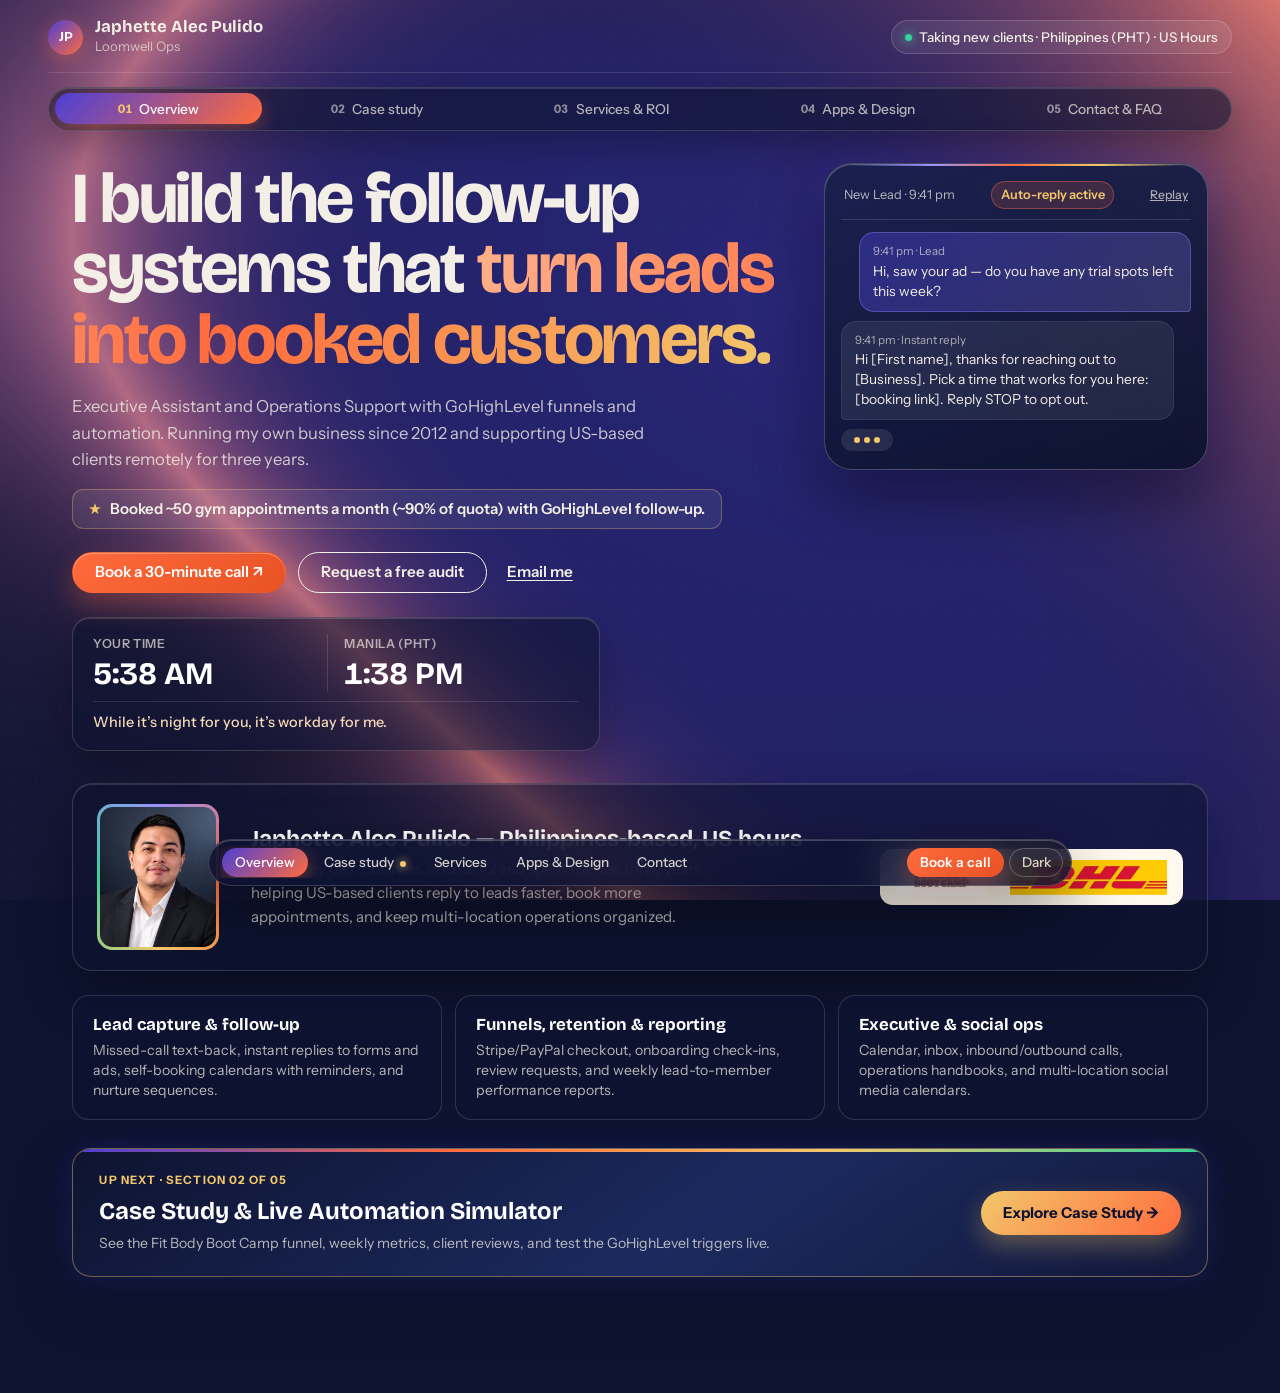
==== commit a8feadf6: "Add files via upload" ====
--- a/index.html
+++ b/index.html
@@ -38,8 +38,8 @@
   --ink:#10142B;
   --muted:#4D5270;
   --line:rgba(16,20,43,.14);
-  --glass:rgba(255,250,244,.76);
-  --glass-strong:rgba(255,252,248,.88);
+  --glass:rgba(255,250,244,.82);
+  --glass-strong:rgba(255,252,248,.90);
   --rim:rgba(255,255,255,.85);
   --glow:rgba(75,63,214,.22);
   --signal-glow:rgba(255,107,61,.32);
@@ -54,19 +54,19 @@
   --ink:#F3EFE6;
   --muted:#B6B8D6;
   --line:rgba(243,239,230,.16);
-  --glass:rgba(20,27,62,.72);
-  --glass-strong:rgba(22,30,68,.86);
+  --glass:rgba(18,24,58,.78);
+  --glass-strong:rgba(20,27,62,.88);
   --rim:rgba(255,255,255,.16);
   --glow:rgba(156,147,255,.34);
 }
 *{box-sizing:border-box}
-html{scroll-behavior:smooth;scroll-padding-top:2rem}
+html{scroll-behavior:smooth}
 body{
   margin:0;
   background:var(--night);
   color:var(--ink);
-  font:400 1.06rem/1.62 var(--font-body);
-  padding-bottom:6.5rem;
+  font:400 1.04rem/1.6 var(--font-body);
+  padding-bottom:6.25rem;
   overflow-x:hidden;
 }
 [hidden]{display:none!important}
@@ -80,12 +80,9 @@
 .skip:focus{left:0}
 
 /* Full-Viewport WebGL Caustic Canvas */
-#caustic-gl{
-  position:fixed;inset:0;width:100vw;height:100vh;
-  z-index:-2;pointer-events:none;display:block;
-}
+#caustic-gl{position:fixed;inset:0;width:100vw;height:100vh;z-index:-2;pointer-events:none;display:block}
 .grain{
-  position:fixed;inset:0;z-index:-1;pointer-events:none;opacity:.045;
+  position:fixed;inset:0;z-index:-1;pointer-events:none;opacity:.04;
   background-image:radial-gradient(rgba(255,255,255,.6) 1px,transparent 0);
   background-size:24px 24px;
 }
@@ -93,582 +90,367 @@
 .wrap{max-width:74rem;margin:0 auto;padding:0 1.5rem}
 .measure{max-width:62ch}
 
-/* Top Brand Header (Clean, Editorial) */
+/* Top Brand Header + 5-Step Quick-Jump Stepper */
+.top-shell{padding:1.1rem 0 .25rem;color:#F3EFE6}
 .top-bar{
   display:flex;justify-content:space-between;align-items:center;
-  gap:1rem;padding:1.35rem 0;
-  color:#F3EFE6;
+  gap:1rem;padding-bottom:.95rem;
   border-bottom:1px solid rgba(243,239,230,.14);
 }
-.brand{display:flex;align-items:center;gap:.8rem;text-decoration:none}
+.brand{display:flex;align-items:center;gap:.75rem;text-decoration:none;cursor:pointer}
 .brand-mark{
-  width:2.35rem;height:2.35rem;border-radius:50%;
-  display:grid;place-items:center;
-  font-family:var(--font-display);font-weight:700;font-size:.88rem;color:#fff;
+  width:2.2rem;height:2.2rem;border-radius:50%;display:grid;place-items:center;
+  font-family:var(--font-display);font-weight:700;font-size:.85rem;color:#fff;
   background:linear-gradient(135deg,var(--accent),var(--signal));
   box-shadow:0 6px 20px rgba(255,107,61,.35);
 }
-.brand-text strong{display:block;font-family:var(--font-display);font-size:1.08rem;line-height:1.1}
-.brand-text span{display:block;font-size:.84rem;color:rgba(243,239,230,.68)}
-.top-actions{display:flex;align-items:center;gap:.75rem;flex-wrap:wrap}
+.brand-text strong{display:block;font-family:var(--font-display);font-size:1.05rem;line-height:1.1}
+.brand-text span{display:block;font-size:.82rem;color:rgba(243,239,230,.68)}
 .top-pill{
   display:inline-flex;align-items:center;gap:.45rem;
-  font-size:.86rem;font-weight:500;color:#F3EFE6;
-  padding:.35rem .85rem;border-radius:999px;
-  background:rgba(255,255,255,.08);
-  border:1px solid rgba(255,255,255,.16);
-}
-.top-pill i{
-  width:7px;height:7px;border-radius:50%;background:#34D399;
-  box-shadow:0 0 10px #34D399;display:inline-block;
-}
-.top-link{
-  font-size:.9rem;font-weight:500;text-decoration:none;
-  padding:.35rem .75rem;border-radius:999px;
-  color:rgba(243,239,230,.85);transition:color .2s,background .2s;
-}
-.top-link:hover{color:#fff;background:rgba(255,255,255,.1)}
+  font-size:.84rem;font-weight:500;color:#F3EFE6;
+  padding:.32rem .85rem;border-radius:999px;
+  background:rgba(255,255,255,.08);border:1px solid rgba(255,255,255,.16);
+}
+.top-pill i{width:7px;height:7px;border-radius:50%;background:#34D399;box-shadow:0 0 10px #34D399;display:inline-block}
+
+.deck-stepper{
+  display:flex;align-items:center;gap:.35rem;overflow-x:auto;scrollbar-width:none;
+  padding:.35rem;margin:.85rem 0 0;border-radius:999px;
+  background:rgba(14,19,48,.58);
+  border:1px solid rgba(243,239,230,.16);
+  box-shadow:0 12px 32px rgba(0,0,0,.25),inset 0 1px 0 rgba(255,255,255,.15);
+}
+.deck-stepper::-webkit-scrollbar{display:none}
+.deck-stepper button{
+  flex:1 0 auto;font:500 .86rem var(--font-body);color:rgba(243,239,230,.72);
+  background:transparent;border:0;border-radius:999px;padding:.46rem .95rem;
+  cursor:pointer;display:inline-flex;align-items:center;justify-content:center;gap:.45rem;
+  white-space:nowrap;transition:color .2s,background .2s,box-shadow .2s;
+}
+.deck-stepper button em{font-style:normal;font-size:.74rem;font-weight:700;font-variant-numeric:tabular-nums;opacity:.75}
+.deck-stepper button:hover{color:#fff;background:rgba(255,255,255,.08)}
+.deck-stepper button.on{
+  color:#fff;background:linear-gradient(135deg,var(--accent),var(--signal));
+  box-shadow:0 6px 18px rgba(255,107,61,.35);
+}
+.deck-stepper button.on em{opacity:1;color:var(--gold)}
+
+/* 5-View Spatial App Deck */
+.deck-view{padding:1.75rem 0 1rem}
+.deck-view[hidden]{display:none!important}
+@keyframes deckEnter{from{opacity:0;filter:blur(8px);transform:translateY(14px) scale(.988)}to{opacity:1;filter:none;transform:none}}
+.deck-view.deck-active{animation:deckEnter .4s cubic-bezier(.22,1,.36,1) both}
+
+/* Light-surface views (Case Study, Services, Apps) sit on frosted dawn glass */
+.dawn-panel{
+  padding:2.25rem;border-radius:1.6rem;
+  background:var(--glass-strong);color:var(--ink);
+  border:1px solid var(--rim);
+  box-shadow:0 28px 70px rgba(14,19,48,.18),inset 0 1px 0 var(--rim);
+}
+:root[data-theme="dark"] .dawn-panel{
+  border-color:rgba(243,239,230,.16);
+  box-shadow:0 28px 70px rgba(0,0,0,.45),inset 0 1px 0 rgba(255,255,255,.14);
+}
 
 /* Typography */
 h1,h2,h3{font-family:var(--font-display);margin:0;font-weight:700}
-h1{
-  font-size:clamp(2.8rem,6.4vw,5.4rem);
-  line-height:.98;letter-spacing:-.03em;
-  font-variation-settings:"opsz" 96;
-}
-h2{
-  font-size:clamp(1.9rem,4.2vw,3rem);
-  line-height:1.06;letter-spacing:-.025em;
-  margin-bottom:.9rem;
-}
-h2::after{
-  content:"";display:block;width:3.2rem;height:3px;border-radius:2px;margin-top:.65rem;
-  background:linear-gradient(90deg,var(--signal),var(--gold));
-}
-h3{font-size:clamp(1.2rem,2.2vw,1.5rem);line-height:1.2}
-p{margin:0 0 1rem}
-.grad{
-  background:linear-gradient(95deg,#FFB088 0%,#FF6B3D 45%,#F3C76B 100%);
-  -webkit-background-clip:text;background-clip:text;color:transparent;
-}
+h1{font-size:clamp(2.5rem,5.6vw,4.6rem);line-height:.98;letter-spacing:-.03em;font-variation-settings:"opsz" 96}
+h2{font-size:clamp(1.8rem,3.6vw,2.65rem);line-height:1.08;letter-spacing:-.025em;margin-bottom:.75rem}
+h2::after{content:"";display:block;width:3rem;height:3px;border-radius:2px;margin-top:.55rem;background:linear-gradient(90deg,var(--signal),var(--gold))}
+h3{font-size:clamp(1.15rem,2vw,1.42rem);line-height:1.2}
+p{margin:0 0 .9rem}
+.grad{background:linear-gradient(95deg,#FFB088 0%,#FF6B3D 45%,#F3C76B 100%);-webkit-background-clip:text;background-clip:text;color:transparent}
+.sec-sub{color:var(--muted);max-width:60ch;margin:0 0 1.5rem}
 
 /* Buttons */
-.btns{display:flex;gap:.8rem;flex-wrap:wrap;align-items:center}
+.btns{display:flex;gap:.75rem;flex-wrap:wrap;align-items:center}
 .btn{
   display:inline-flex;align-items:center;justify-content:center;gap:.45rem;
-  padding:.78rem 1.45rem;border-radius:999px;
-  font:600 .98rem/1 var(--font-body);text-decoration:none;cursor:pointer;
+  padding:.74rem 1.38rem;border-radius:999px;
+  font:600 .95rem/1 var(--font-body);text-decoration:none;cursor:pointer;
   border:1.5px solid currentColor;background:transparent;color:inherit;
-  transition:transform .22s cubic-bezier(.22,1,.36,1),box-shadow .25s ease,background .2s ease,border-color .2s ease;
+  transition:transform .22s cubic-bezier(.22,1,.36,1),box-shadow .25s ease,border-color .2s ease;
 }
 .btn.main{
   background:linear-gradient(135deg,var(--signal),#E85224);
   border-color:transparent;color:#fff;
-  box-shadow:0 12px 30px var(--signal-glow),inset 0 1px 0 rgba(255,255,255,.35);
-}
-.btn.main:hover{box-shadow:0 16px 38px rgba(255,107,61,.48),inset 0 1px 0 rgba(255,255,255,.45)}
+  box-shadow:0 12px 28px var(--signal-glow),inset 0 1px 0 rgba(255,255,255,.35);
+}
+.btn.main:hover{box-shadow:0 16px 36px rgba(255,107,61,.48)}
 .btn.alt:hover{border-color:var(--signal);color:var(--signal)}
-.btn.lnk{border-color:transparent;padding-left:.45rem;padding-right:.45rem;text-decoration:underline}
-
-/* Hero Section (Deep Night Atmosphere) */
-.hero-sec{
-  padding:3rem 0 4.5rem;
-  color:#F3EFE6;
-  position:relative;
-}
-.hero-grid{
-  display:grid;
-  grid-template-columns:minmax(0,1.22fr) minmax(19rem,24.5rem);
-  gap:2.5rem 3rem;
-  align-items:start;
-}
-.hero-lead{margin:1.5rem 0 1.25rem;color:rgba(243,239,230,.78);max-width:52ch;font-size:1.1rem}
+.btn.lnk{border-color:transparent;padding-left:.4rem;padding-right:.4rem;text-decoration:underline}
+
+/* VIEW 1: OVERVIEW (Night Atmosphere) */
+.hero-view{color:#F3EFE6}
+.hero-grid{display:grid;grid-template-columns:minmax(0,1.22fr) minmax(19rem,24rem);gap:2rem 2.75rem;align-items:start}
+.hero-lead{margin:1.2rem 0 1rem;color:rgba(243,239,230,.8);max-width:52ch}
 .proofline{
-  display:inline-flex;align-items:center;gap:.6rem;
-  font-weight:600;color:#F3EFE6;margin:0 0 1.75rem;
-  padding:.5rem 1rem;border-radius:.75rem;
-  background:rgba(255,255,255,.07);
-  border:1px solid rgba(243,199,107,.32);
-  font-size:.96rem;
+  display:inline-flex;align-items:center;gap:.55rem;font-weight:600;color:#F3EFE6;margin:0 0 1.4rem;
+  padding:.45rem .95rem;border-radius:.7rem;background:rgba(255,255,255,.07);
+  border:1px solid rgba(243,199,107,.32);font-size:.94rem;
 }
 .proofline::before{content:"★";color:var(--gold)}
 
 /* Live Dual Clocks HUD */
 .clocks{
-  margin-top:2rem;
-  padding:1.15rem 1.35rem;
-  border-radius:1.15rem;
-  background:rgba(14,19,48,.58);
-  -webkit-backdrop-filter:blur(16px) saturate(140%);
-  backdrop-filter:blur(16px) saturate(140%);
-  border:1px solid rgba(243,239,230,.16);
-  box-shadow:0 18px 44px rgba(0,0,0,.28),inset 0 1px 0 rgba(255,255,255,.16);
-  max-width:34rem;
-}
-.clock-row{display:grid;grid-template-columns:1fr 1fr;gap:1.25rem}
-.clock-item{position:relative}
+  margin-top:1.5rem;padding:1rem 1.25rem;border-radius:1.1rem;
+  background:rgba(14,19,48,.58);border:1px solid rgba(243,239,230,.16);
+  box-shadow:0 16px 40px rgba(0,0,0,.28),inset 0 1px 0 rgba(255,255,255,.16);
+  max-width:33rem;
+}
+.clock-row{display:grid;grid-template-columns:1fr 1fr;gap:1rem}
 .clock-item:first-child{border-right:1px solid rgba(243,239,230,.14);padding-right:1rem}
-.clock-item span{display:flex;align-items:center;gap:.45rem;font-size:.82rem;color:rgba(243,239,230,.68);letter-spacing:.04em;text-transform:uppercase;font-weight:600}
-.clock-item time{
-  display:block;font-family:var(--font-display);
-  font-size:clamp(1.55rem,3vw,2.15rem);font-weight:700;
-  font-variant-numeric:tabular-nums;line-height:1.15;margin-top:.2rem;color:#fff;
-}
-.clock-note{margin:.75rem 0 0;padding-top:.7rem;border-top:1px solid rgba(243,239,230,.12);font-size:.94rem;color:var(--peach);font-weight:500}
-
-/* Sculpted Glass Phone (Hero + Simulator) */
+.clock-item span{display:block;font-size:.78rem;color:rgba(243,239,230,.68);letter-spacing:.05em;text-transform:uppercase;font-weight:600}
+.clock-item time{display:block;font-family:var(--font-display);font-size:clamp(1.45rem,2.6vw,1.95rem);font-weight:700;font-variant-numeric:tabular-nums;line-height:1.15;margin-top:.15rem;color:#fff}
+.clock-note{margin:.6rem 0 0;padding-top:.55rem;border-top:1px solid rgba(243,239,230,.12);font-size:.9rem;color:var(--peach);font-weight:500}
+
+/* Sculpted Glass Phone */
 .phone{
-  position:relative;overflow:hidden;
-  border-radius:1.85rem;
-  background:linear-gradient(160deg,rgba(24,33,76,.88),rgba(13,18,46,.94));
-  -webkit-backdrop-filter:blur(18px) saturate(150%);
-  backdrop-filter:blur(18px) saturate(150%);
-  color:#F3EFE6;
-  padding:1.05rem 1.05rem 1.25rem;
+  position:relative;overflow:hidden;border-radius:1.75rem;
+  background:linear-gradient(160deg,rgba(24,33,76,.9),rgba(13,18,46,.95));
+  color:#F3EFE6;padding:.95rem 1rem 1.15rem;
   border:1px solid rgba(243,239,230,.22);
-  box-shadow:0 28px 68px rgba(0,0,0,.45),0 0 40px rgba(75,63,214,.26),inset 0 1px 0 rgba(255,255,255,.28);
+  box-shadow:0 26px 64px rgba(0,0,0,.45),0 0 38px rgba(75,63,214,.26),inset 0 1px 0 rgba(255,255,255,.26);
   transition:border-color .35s ease,box-shadow .35s ease;
 }
-.phone::before{
-  content:"";position:absolute;top:0;left:1.5rem;right:1.5rem;height:2px;
-  background:linear-gradient(90deg,transparent,var(--accent-soft),var(--signal),var(--gold),transparent);
-}
-.phone.pulse{
-  border-color:var(--signal);
-  box-shadow:0 28px 68px rgba(0,0,0,.45),0 0 38px var(--signal-glow),inset 0 1px 0 rgba(255,255,255,.32);
-}
-.ph-head{
-  display:flex;justify-content:space-between;align-items:center;gap:.5rem;
-  padding:.15rem .25rem .75rem;
-  border-bottom:1px solid rgba(243,239,230,.14);
-  font-size:.82rem;color:rgba(243,239,230,.72);
-}
-.ph-status{
-  display:inline-flex;align-items:center;gap:.35rem;
-  color:var(--gold);font-weight:600;
-  padding:.2rem .6rem;border-radius:999px;
-  background:rgba(255,107,61,.16);border:1px solid rgba(255,107,61,.4);
-}
-.ph-replay{
-  background:none;border:0;color:rgba(243,239,230,.65);cursor:pointer;
-  font:500 .78rem var(--font-body);text-decoration:underline;padding:0;
-}
+.phone::before{content:"";position:absolute;top:0;left:1.5rem;right:1.5rem;height:2px;background:linear-gradient(90deg,transparent,var(--accent-soft),var(--signal),var(--gold),transparent)}
+.phone.pulse{border-color:var(--signal);box-shadow:0 26px 64px rgba(0,0,0,.45),0 0 36px var(--signal-glow)}
+.ph-head{display:flex;justify-content:space-between;align-items:center;gap:.5rem;padding:.1rem .2rem .65rem;border-bottom:1px solid rgba(243,239,230,.14);font-size:.8rem;color:rgba(243,239,230,.72)}
+.ph-status{color:var(--gold);font-weight:600;padding:.18rem .55rem;border-radius:999px;background:rgba(255,107,61,.16);border:1px solid rgba(255,107,61,.4)}
+.ph-replay{background:none;border:0;color:rgba(243,239,230,.68);cursor:pointer;font:500 .76rem var(--font-body);text-decoration:underline;padding:0}
 .ph-replay:hover{color:#fff}
-.thread{list-style:none;margin:.85rem 0 0;padding:0;display:grid;gap:.6rem}
-.msg{
-  padding:.68rem .88rem;border-radius:1rem 1rem 1rem .25rem;
-  background:rgba(255,255,255,.08);border:1px solid rgba(255,255,255,.08);
-  font-size:.89rem;line-height:1.45;max-width:94%;
-  animation:msgIn .32s cubic-bezier(.22,1,.36,1) both;
-}
-.msg.in{
-  justify-self:end;border-radius:1rem 1rem .25rem 1rem;
-  background:linear-gradient(135deg,rgba(75,63,214,.42),rgba(156,147,255,.22));
-  border-color:rgba(156,147,255,.35);
-}
-.msg.sig{
-  background:linear-gradient(135deg,rgba(255,107,61,.24),rgba(243,199,107,.12));
-  border:1px solid rgba(255,107,61,.5);
-}
-.msg small{display:block;font-size:.74rem;color:rgba(243,239,230,.65);margin-bottom:.2rem}
+.thread{list-style:none;margin:.75rem 0 0;padding:0;display:grid;gap:.55rem}
+.msg{padding:.62rem .82rem;border-radius:.95rem .95rem .95rem .25rem;background:rgba(255,255,255,.08);border:1px solid rgba(255,255,255,.08);font-size:.86rem;line-height:1.42;max-width:95%;animation:msgIn .3s cubic-bezier(.22,1,.36,1) both}
+.msg.in{justify-self:end;border-radius:.95rem .95rem .25rem .95rem;background:linear-gradient(135deg,rgba(75,63,214,.42),rgba(156,147,255,.22));border-color:rgba(156,147,255,.35)}
+.msg.sig{background:linear-gradient(135deg,rgba(255,107,61,.24),rgba(243,199,107,.12));border:1px solid rgba(255,107,61,.5)}
+.msg small{display:block;font-size:.72rem;color:rgba(243,239,230,.65);margin-bottom:.15rem}
 .msg.sig small{color:var(--gold);font-weight:600}
-@keyframes msgIn{from{opacity:0;transform:translateY(8px) scale(.98)}to{opacity:1;transform:none}}
-.typing{display:inline-flex;gap:4px;align-items:center;padding:.55rem .85rem;border-radius:1rem;background:rgba(255,255,255,.09);width:fit-content}
+@keyframes msgIn{from{opacity:0;transform:translateY(8px)}to{opacity:1;transform:none}}
+.typing{display:inline-flex;gap:4px;align-items:center;padding:.5rem .8rem;border-radius:1rem;background:rgba(255,255,255,.09);width:fit-content}
 .typing i{width:6px;height:6px;border-radius:50%;background:var(--gold);display:block;animation:blink 1s infinite}
 .typing i:nth-child(2){animation-delay:.16s}
 .typing i:nth-child(3){animation-delay:.32s}
 @keyframes blink{0%,80%,100%{opacity:.25}40%{opacity:1}}
 
-/* Hero Editorial Portrait + Real Client Strip */
+/* Compact Portrait + Client Strip + What I Do Bento inside Overview */
 .hero-lower{
-  margin-top:3rem;
-  display:grid;
-  grid-template-columns:auto 1fr auto;
-  gap:1.75rem 2.25rem;
-  align-items:center;
-  padding:1.5rem 1.75rem;
-  border-radius:1.35rem;
-  background:rgba(14,19,48,.58);
-  -webkit-backdrop-filter:blur(16px) saturate(140%);
-  backdrop-filter:blur(16px) saturate(140%);
-  border:1px solid rgba(243,239,230,.16);
-  box-shadow:0 22px 54px rgba(0,0,0,.32),inset 0 1px 0 rgba(255,255,255,.16);
-}
-.portrait-frame{
-  position:relative;border-radius:1rem;padding:3px;
-  background:conic-gradient(from 0deg,var(--accent-soft),var(--signal),var(--gold),#34D399,var(--accent-soft));
-  box-shadow:0 14px 36px rgba(0,0,0,.35);
-}
-.portrait-frame img{
-  display:block;width:9.5rem;height:11.5rem;
-  object-fit:cover;object-position:50% 20%;
-  border-radius:.85rem;
-}
-.hero-bio h3{color:#fff;margin-bottom:.4rem}
-.hero-bio p{color:rgba(243,239,230,.76);margin:0;max-width:46ch;font-size:.98rem}
-.logo-tray{
-  list-style:none;margin:0;padding:.75rem 1.15rem;
-  display:flex;gap:1.5rem;align-items:center;
-  background:#FFF8EE;border-radius:.85rem;
-  box-shadow:0 10px 26px rgba(0,0,0,.22);
-}
-.logo-tray img{height:2.4rem;width:auto;display:block;object-fit:contain}
-
-/* Main Dawn-Light Sections */
-.stage{
-  position:relative;
-  background:linear-gradient(180deg,rgba(255,248,238,.86) 0%,rgba(246,217,184,.58) 38%,rgba(255,248,238,.92) 100%);
-  color:var(--ink);
-  border-top:1px solid var(--rim);
-}
-:root[data-theme="dark"] .stage{
-  background:linear-gradient(180deg,rgba(14,19,48,.76) 0%,rgba(27,42,94,.66) 45%,rgba(14,19,48,.84) 100%);
-}
-section.sec{padding:4.5rem 0}
-section.sec + section.sec{border-top:1px solid var(--line)}
-.sec-sub{color:var(--muted);max-width:60ch;margin:0 0 2rem;font-size:1.06rem}
-
-/* Live-Executing SVG Horizontal 5-Step Timeline */
-.tl-wrap{position:relative;margin:2rem 0 2.75rem}
-.tl-svg{position:absolute;top:2.1rem;left:0;width:100%;height:4px;pointer-events:none;overflow:visible}
+  margin-top:2rem;display:grid;grid-template-columns:auto 1fr auto;gap:1.5rem 2rem;align-items:center;
+  padding:1.25rem 1.5rem;border-radius:1.25rem;
+  background:rgba(14,19,48,.58);border:1px solid rgba(243,239,230,.16);
+  box-shadow:0 20px 50px rgba(0,0,0,.3),inset 0 1px 0 rgba(255,255,255,.15);
+}
+.portrait-frame{border-radius:.95rem;padding:3px;background:conic-gradient(from 0deg,var(--accent-soft),var(--signal),var(--gold),#34D399,var(--accent-soft))}
+.portrait-frame img{display:block;width:7.25rem;height:8.75rem;object-fit:cover;object-position:50% 20%;border-radius:.8rem}
+.hero-bio h3{color:#fff;margin-bottom:.3rem}
+.hero-bio p{color:rgba(243,239,230,.76);margin:0;max-width:46ch;font-size:.94rem}
+.logo-tray{list-style:none;margin:0;padding:.65rem 1rem;display:flex;gap:1.35rem;align-items:center;background:#FFF8EE;border-radius:.8rem}
+.logo-tray img{height:2.2rem;width:auto;display:block;object-fit:contain}
+
+.mini-bento{display:grid;grid-template-columns:repeat(3,1fr);gap:.85rem;margin-top:1.5rem}
+.mini-bento>div{
+  position:relative;overflow:hidden;padding:1.15rem 1.25rem;border-radius:1.05rem;
+  background:rgba(14,19,48,.56);border:1px solid rgba(243,239,230,.15);color:#F3EFE6;
+}
+.mini-bento h3{font-size:1.05rem;margin-bottom:.3rem;color:#fff}
+.mini-bento p{font-size:.88rem;color:rgba(243,239,230,.74);margin:0;line-height:1.45}
+
+/* VIEW 2: CASE STUDY */
+.tl-wrap{position:relative;margin:1.5rem 0 2rem}
+.tl-svg{position:absolute;top:1.95rem;left:0;width:100%;height:4px;pointer-events:none;overflow:visible}
 .tl-base{stroke:var(--line);stroke-width:2;fill:none}
-.tl-glow{
-  stroke:url(#tlGrad);stroke-width:3;stroke-linecap:round;fill:none;
-  stroke-dasharray:64 320;animation:tlFlow 3.2s linear infinite;
-}
+.tl-glow{stroke:url(#tlGrad);stroke-width:3;stroke-linecap:round;fill:none;stroke-dasharray:64 320;animation:tlFlow 3.2s linear infinite}
 @keyframes tlFlow{from{stroke-dashoffset:384}to{stroke-dashoffset:0}}
-.timeline{
-  list-style:none;margin:0;padding:0;
-  display:grid;grid-template-columns:repeat(5,1fr);gap:1rem;
-  position:relative;z-index:1;
-}
-.timeline li{
-  padding:1.15rem 1.1rem;border-radius:1rem;
-  background:var(--glass);
-  border:1px solid var(--line);
-  box-shadow:0 12px 30px rgba(14,19,48,.07),inset 0 1px 0 var(--rim);
-}
-.tl-head{display:flex;justify-content:space-between;align-items:center;margin-bottom:.55rem}
-.tl-time{font-size:.8rem;font-weight:700;color:var(--signal);font-variant-numeric:tabular-nums}
-.tl-num{
-  width:1.65rem;height:1.65rem;border-radius:50%;display:grid;place-items:center;
-  font-family:var(--font-display);font-size:.82rem;font-weight:700;
-  background:var(--night);color:var(--gold);
-}
-.timeline h3{font-size:1.05rem;margin-bottom:.35rem}
-.timeline p{font-size:.9rem;color:var(--muted);margin:0;line-height:1.48}
-
-/* Open Hairline Editorial Stats */
-.stat-strip{
-  list-style:none;margin:2rem 0 0;padding:.5rem 0;
-  display:grid;grid-template-columns:repeat(6,1fr);
-  border-top:1px solid var(--line);border-bottom:1px solid var(--line);
-}
-.stat-strip li{padding:1.15rem .9rem;position:relative}
-.stat-strip li:not(:last-child)::after{
-  content:"";position:absolute;right:0;top:22%;bottom:22%;width:1px;background:var(--line);
-}
-.stat-strip b{
-  display:block;font-family:var(--font-display);
-  font-size:clamp(1.75rem,3.2vw,2.45rem);line-height:1.05;
-  font-variant-numeric:tabular-nums;
-  background:linear-gradient(120deg,var(--accent),var(--signal));
-  -webkit-background-clip:text;background-clip:text;color:transparent;
-}
-:root[data-theme="dark"] .stat-strip b{
-  background:linear-gradient(120deg,#B8B2FF,#FF8B63,#F3C76B);
-  -webkit-background-clip:text;background-clip:text;color:transparent;
-}
-.stat-strip span{display:block;font-size:.86rem;color:var(--muted);margin-top:.3rem;line-height:1.35}
-
-/* Unified Smoked-Glass Telemetry Console */
-.console{
-  position:relative;overflow:hidden;
-  display:grid;grid-template-columns:1.08fr .92fr;gap:2rem 2.5rem;
-  margin-top:2.5rem;padding:1.75rem;border-radius:1.4rem;
-  background:var(--glass-strong);
-  border:1px solid var(--line);
-  box-shadow:0 24px 60px rgba(14,19,48,.12),inset 0 1px 0 var(--rim);
-}
-.console::before{
-  content:"";position:absolute;top:0;left:1.75rem;right:1.75rem;height:2px;
-  background:linear-gradient(90deg,transparent,var(--accent),var(--signal),var(--gold),transparent);
-}
-.rtabs,.simb{position:relative;display:inline-flex;gap:.35rem;flex-wrap:wrap;margin:.85rem 0 1.25rem;padding:.28rem;border-radius:999px;background:rgba(14,19,48,.06);border:1px solid var(--line)}
+.timeline{list-style:none;margin:0;padding:0;display:grid;grid-template-columns:repeat(5,1fr);gap:.85rem;position:relative;z-index:1}
+.timeline li{padding:1rem;border-radius:1rem;background:var(--glass);border:1px solid var(--line);box-shadow:0 10px 26px rgba(14,19,48,.06)}
+.tl-head{display:flex;justify-content:space-between;align-items:center;margin-bottom:.45rem}
+.tl-time{font-size:.78rem;font-weight:700;color:var(--signal);font-variant-numeric:tabular-nums}
+.tl-num{width:1.55rem;height:1.55rem;border-radius:50%;display:grid;place-items:center;font-family:var(--font-display);font-size:.78rem;font-weight:700;background:var(--night);color:var(--gold)}
+.timeline h3{font-size:1rem;margin-bottom:.25rem}
+.timeline p{font-size:.86rem;color:var(--muted);margin:0;line-height:1.42}
+
+.stat-strip{list-style:none;margin:1.5rem 0;padding:.4rem 0;display:grid;grid-template-columns:repeat(6,1fr);border-top:1px solid var(--line);border-bottom:1px solid var(--line)}
+.stat-strip li{padding:.9rem .75rem;position:relative}
+.stat-strip li:not(:last-child)::after{content:"";position:absolute;right:0;top:22%;bottom:22%;width:1px;background:var(--line)}
+.stat-strip b{display:block;font-family:var(--font-display);font-size:clamp(1.55rem,2.6vw,2.15rem);line-height:1.05;font-variant-numeric:tabular-nums;background:linear-gradient(120deg,var(--accent),var(--signal));-webkit-background-clip:text;background-clip:text;color:transparent}
+:root[data-theme="dark"] .stat-strip b{background:linear-gradient(120deg,#B8B2FF,#FF8B63,#F3C76B);-webkit-background-clip:text;background-clip:text;color:transparent}
+.stat-strip span{display:block;font-size:.82rem;color:var(--muted);margin-top:.25rem;line-height:1.3}
+
+.console{display:grid;grid-template-columns:1.08fr .92fr;gap:1.75rem 2.25rem;margin-top:1.75rem;padding-top:1.75rem;border-top:1px solid var(--line)}
+.rtabs,.simb{position:relative;display:inline-flex;gap:.3rem;flex-wrap:wrap;margin:.7rem 0 1rem;padding:.25rem;border-radius:999px;background:rgba(14,19,48,.06);border:1px solid var(--line)}
 :root[data-theme="dark"] .rtabs,:root[data-theme="dark"] .simb{background:rgba(255,255,255,.06)}
-.rtabs button,.simb button{
-  position:relative;z-index:1;
-  font:600 .88rem var(--font-body);cursor:pointer;
-  padding:.45rem .95rem;border-radius:999px;border:0;
-  background:transparent;color:var(--muted);transition:color .2s;
-}
+.rtabs button,.simb button{position:relative;z-index:1;font:600 .84rem var(--font-body);cursor:pointer;padding:.4rem .88rem;border-radius:999px;border:0;background:transparent;color:var(--muted);transition:color .2s}
 .rtabs button[aria-selected="true"],.simb button[aria-pressed="true"]{color:#fff}
-.glide-pill{
-  position:absolute;top:0;left:0;border-radius:999px;z-index:0;pointer-events:none;
-  background:linear-gradient(135deg,var(--accent),var(--signal));
-  box-shadow:0 6px 18px var(--glow);
-}
-.funnel{list-style:none;margin:0;padding:0;display:grid;gap:.65rem}
-.funnel li{display:grid;grid-template-columns:7.2rem 1fr;gap:.85rem;align-items:center;font-size:.92rem}
-.funnel .fb{
-  display:flex;justify-content:space-between;align-items:center;gap:.5rem;
-  padding:.48rem .8rem;min-width:4.5rem;border-radius:.55rem;
-  background:linear-gradient(90deg,rgba(75,63,214,.22),rgba(255,107,61,.22));
-  border-left:4px solid var(--signal);
-  font-variant-numeric:tabular-nums;
-  transition:clip-path .75s cubic-bezier(.22,1,.36,1);
-}
+.glide-pill{position:absolute;top:0;left:0;border-radius:999px;z-index:0;pointer-events:none;background:linear-gradient(135deg,var(--accent),var(--signal));box-shadow:0 6px 16px var(--glow)}
+.funnel{list-style:none;margin:0;padding:0;display:grid;gap:.55rem}
+.funnel li{display:grid;grid-template-columns:7rem 1fr;gap:.75rem;align-items:center;font-size:.9rem}
+.funnel .fb{display:flex;justify-content:space-between;align-items:center;padding:.42rem .75rem;min-width:4.2rem;border-radius:.5rem;background:linear-gradient(90deg,rgba(75,63,214,.2),rgba(255,107,61,.2));border-left:4px solid var(--signal);font-variant-numeric:tabular-nums;transition:clip-path .7s cubic-bezier(.22,1,.36,1)}
 .pre .fb{clip-path:inset(0 100% 0 0)}
 .go .fb{clip-path:inset(0)}
-.cols{display:flex;align-items:flex-end;gap:.8rem;height:11rem;max-width:26rem;margin-top:.75rem}
-.cols>div{flex:1;display:flex;flex-direction:column;justify-content:flex-end;align-items:center;gap:.3rem;font-size:.88rem;font-variant-numeric:tabular-nums}
-.cols i{
-  display:block;width:100%;border-radius:.45rem .45rem 0 0;
-  background:linear-gradient(180deg,var(--signal),var(--accent));
-  transform-origin:bottom;transition:transform .75s cubic-bezier(.22,1,.36,1);
-}
+.cols{display:flex;align-items:flex-end;gap:.75rem;height:10rem;max-width:25rem;margin-top:.6rem}
+.cols>div{flex:1;display:flex;flex-direction:column;justify-content:flex-end;align-items:center;gap:.25rem;font-size:.86rem;font-variant-numeric:tabular-nums}
+.cols i{display:block;width:100%;border-radius:.4rem .4rem 0 0;background:linear-gradient(180deg,var(--signal),var(--accent));transform-origin:bottom;transition:transform .7s cubic-bezier(.22,1,.36,1)}
 .pre.cols i{transform:scaleY(0)}
 .go.cols i{transform:none}
-.note{font-size:.88rem;color:var(--muted);margin:.75rem 0 0}
-
-/* 3D Tilt + Holographic Glare Spatial Glass Cards */
-.bento{display:grid;grid-template-columns:repeat(6,1fr);gap:1rem}
-.bento>div{
-  position:relative;overflow:hidden;
-  padding:1.5rem;border-radius:1.15rem;
-  background:var(--glass);
-  border:1px solid var(--line);
-  box-shadow:0 14px 34px rgba(14,19,48,.07),inset 0 1px 0 var(--rim);
-}
-.bento>div:nth-child(1),.bento>div:nth-child(4){grid-column:span 4}
-.bento>div:nth-child(2),.bento>div:nth-child(3){grid-column:span 2}
-.bento>div:nth-child(5),.bento>div:nth-child(6){grid-column:span 3}
-.bento h3{margin-bottom:.45rem}
-.bento p{color:var(--muted);margin:0;font-size:.98rem}
-
-.tilt-card{transition:transform .22s cubic-bezier(.22,1,.36,1),border-color .25s ease,box-shadow .25s ease}
-.tilt-card::after{
-  content:"";position:absolute;inset:0;pointer-events:none;border-radius:inherit;opacity:0;transition:opacity .3s ease;
-  background:radial-gradient(280px circle at var(--mx,50%) var(--my,50%),rgba(255,107,61,.13),rgba(75,63,214,.08) 45%,transparent 72%);
-}
-@media (hover:hover){
-  .tilt-card:hover{
-    transform:perspective(1000px) rotateX(var(--rx,0deg)) rotateY(var(--ry,0deg)) translateY(-3px);
-    border-color:rgba(255,107,61,.55);
-    box-shadow:0 22px 48px var(--glow),inset 0 1px 0 var(--rim);
-  }
-  .tilt-card:hover::after{opacity:1}
-}
-
-/* Services: Editorial Rows + Obsidian Monolith Flagship */
-.svc-grid{display:grid;gap:1rem}
+.note{font-size:.86rem;color:var(--muted);margin:.65rem 0 0}
+
+.quotes{display:grid;grid-template-columns:repeat(3,1fr);gap:1rem;margin-top:2rem;padding-top:1.75rem;border-top:1px solid var(--line)}
+.quotes blockquote{margin:0;padding:1.35rem;border-radius:1.05rem;background:var(--glass);border:1px solid var(--line);display:flex;flex-direction:column;justify-content:space-between;gap:.9rem}
+.quotes p{font-family:var(--font-serif);font-size:1.1rem;line-height:1.48;margin:0}
+.quotes cite{font-style:normal;font-size:.85rem;color:var(--muted);font-weight:500}
+
+/* VIEW 3: SERVICES & ROI */
+.svc-grid{display:grid;gap:.85rem}
 .svc-row{
-  position:relative;overflow:hidden;
-  display:grid;grid-template-columns:minmax(14rem,22rem) 1fr auto;
-  gap:1rem 2rem;align-items:center;
-  padding:1.65rem 1.85rem;border-radius:1.2rem;
-  background:var(--glass);
-  border:1px solid var(--line);
-  box-shadow:0 14px 34px rgba(14,19,48,.07),inset 0 1px 0 var(--rim);
-}
-.svc-row p{margin:0;color:var(--muted);max-width:52ch;font-size:.98rem}
-.svc-price{font-family:var(--font-display);font-size:1.3rem;font-weight:700;color:var(--signal);white-space:nowrap}
+  position:relative;overflow:hidden;display:grid;grid-template-columns:minmax(13rem,20rem) 1fr auto;
+  gap:.85rem 1.75rem;align-items:center;padding:1.35rem 1.65rem;border-radius:1.15rem;
+  background:var(--glass);border:1px solid var(--line);
+}
+.svc-row p{margin:0;color:var(--muted);max-width:52ch;font-size:.94rem}
+.svc-price{font-family:var(--font-display);font-size:1.25rem;font-weight:700;color:var(--signal);white-space:nowrap}
 .svc-row.flagship{
-  background:var(--monolith);color:#F3EFE6;
-  border:1px solid rgba(243,199,107,.45);
-  box-shadow:0 26px 60px rgba(14,19,48,.34),0 0 36px rgba(75,63,214,.25),inset 0 1px 0 rgba(255,255,255,.22);
-}
-.svc-row.flagship p{color:rgba(243,239,230,.78)}
-.svc-row.flagship .svc-price{color:var(--gold);font-size:1.45rem}
-.flag-tag{
-  display:inline-block;margin-bottom:.4rem;font-size:.74rem;font-weight:700;
-  color:var(--gold);letter-spacing:.08em;text-transform:uppercase;
-}
-
-/* ROI Banner Callout */
-.roi-bar{
-  margin-top:1.75rem;
-  display:flex;justify-content:space-between;align-items:center;gap:1.25rem 2rem;flex-wrap:wrap;
-  padding:1.5rem 1.85rem;border-radius:1.2rem;
-  background:var(--glass-strong);border:1px solid var(--line);
-  border-left:5px solid var(--signal);
-  box-shadow:0 16px 40px rgba(14,19,48,.08),inset 0 1px 0 var(--rim);
-}
-.roi-bar h3{margin-bottom:.25rem}
-.roi-bar p{margin:0;color:var(--muted)}
-
-/* Fanned Design Showcase Preview */
-.dgrid{display:grid;grid-template-columns:repeat(3,1fr);gap:1.1rem;margin:1.5rem 0}
-.dgrid img{
-  width:100%;aspect-ratio:16/10;object-fit:cover;border-radius:1rem;
-  border:1px solid var(--line);box-shadow:0 16px 36px rgba(14,19,48,.16);
-  transition:transform .38s cubic-bezier(.22,1,.36,1),box-shadow .38s ease,border-color .25s ease;
-}
+  background:var(--monolith);color:#F3EFE6;border:1px solid rgba(243,199,107,.45);
+  box-shadow:0 22px 52px rgba(14,19,48,.32),0 0 32px rgba(75,63,214,.24);
+}
+.svc-row.flagship p{color:rgba(243,239,230,.8)}
+.svc-row.flagship .svc-price{color:var(--gold);font-size:1.38rem}
+.flag-tag{display:inline-block;margin-bottom:.3rem;font-size:.72rem;font-weight:700;color:var(--gold);letter-spacing:.08em;text-transform:uppercase}
+
+.svc-bottom{display:grid;grid-template-columns:1fr 1fr;gap:1rem;margin-top:1.25rem}
+.roi-bar,.audit-box{
+  padding:1.5rem 1.65rem;border-radius:1.15rem;background:var(--glass);border:1px solid var(--line);
+  border-left:5px solid var(--signal);display:flex;flex-direction:column;justify-content:space-between;gap:1rem;
+}
+.linkbtn{background:none;border:0;padding:0;color:var(--signal);text-decoration:underline;font:inherit;cursor:pointer}
+
+/* VIEW 4: APPS & DESIGN */
+.dgrid{display:grid;grid-template-columns:repeat(3,1fr);gap:1rem;margin:1.25rem 0 1.5rem}
+.dgrid img{width:100%;aspect-ratio:16/10;object-fit:cover;border-radius:.95rem;border:1px solid var(--line);box-shadow:0 14px 32px rgba(14,19,48,.14);transition:transform .35s cubic-bezier(.22,1,.36,1),box-shadow .35s ease}
 @media (hover:hover) and (min-width:44rem){
-  .dgrid img:nth-child(1){transform:rotate(-2.5deg) translateY(6px)}
-  .dgrid img:nth-child(2){transform:translateY(-4px);z-index:1}
-  .dgrid img:nth-child(3){transform:rotate(2.5deg) translateY(6px)}
-  .dgrid img:hover{transform:rotate(0) translateY(-8px) scale(1.05)!important;z-index:4;border-color:var(--signal);box-shadow:0 24px 52px var(--glow)}
-}
-
-/* Serif Testimonials (Newsreader ONLY here) */
-.quotes{display:grid;grid-template-columns:repeat(3,1fr);gap:1.15rem}
-.quotes blockquote{
-  position:relative;overflow:hidden;
-  margin:0;padding:1.85rem;border-radius:1.2rem;
-  background:var(--glass-strong);border:1px solid var(--line);
-  box-shadow:0 16px 38px rgba(14,19,48,.08),inset 0 1px 0 var(--rim);
-  display:flex;flex-direction:column;justify-content:space-between;gap:1.25rem;
-}
-.quotes p{font-family:var(--font-serif);font-size:1.22rem;line-height:1.5;margin:0}
-.quotes cite{font-style:normal;font-size:.9rem;color:var(--muted);font-weight:500}
-
-/* Free Audit & FAQ */
-.audit-box{
-  display:grid;grid-template-columns:1.2fr .8fr;gap:2rem;align-items:center;
-  padding:2.25rem;border-radius:1.35rem;
-  background:var(--glass-strong);border:1px solid var(--line);
-  box-shadow:0 20px 50px rgba(14,19,48,.10),inset 0 1px 0 var(--rim);
-}
-.linkbtn{background:none;border:0;padding:0;color:var(--signal);text-decoration:underline;font:inherit;cursor:pointer}
-.faq{margin-top:3rem;max-width:52rem}
-.faq details{border-bottom:1px solid var(--line)}
-.faq details:first-of-type{border-top:1px solid var(--line)}
-.faq summary{cursor:pointer;font-family:var(--font-display);font-size:1.18rem;font-weight:700;padding:1.15rem 0}
-.faq details p{color:var(--muted);margin:0 0 1.25rem;max-width:62ch}
-
-/* VERSO Skewed-Blade Contact Monolith */
-footer#contact{padding:4.5rem 0 2rem}
+  .dgrid img:nth-child(1){transform:rotate(-2.2deg) translateY(5px)}
+  .dgrid img:nth-child(2){transform:translateY(-3px);z-index:1}
+  .dgrid img:nth-child(3){transform:rotate(2.2deg) translateY(5px)}
+  .dgrid img:hover{transform:rotate(0) translateY(-6px) scale(1.04)!important;z-index:4;box-shadow:0 22px 46px var(--glow)}
+}
+.app-cards{display:grid;grid-template-columns:repeat(2,1fr);gap:1rem;margin-top:1.5rem}
+.app-card{padding:1.35rem 1.5rem;border-radius:1.1rem;background:var(--glass);border:1px solid var(--line);display:flex;flex-direction:column;justify-content:space-between;gap:.9rem}
+.app-card p{margin:0;color:var(--muted);font-size:.94rem}
+
+/* VIEW 5: CONTACT & FAQ */
 .cta-card{
-  position:relative;overflow:hidden;
-  display:grid;grid-template-columns:auto 1fr;gap:1.75rem 2.25rem;align-items:center;
-  padding:2.75rem;border-radius:1.5rem;
-  background:var(--monolith);color:#F3EFE6;
-  border:1px solid rgba(156,147,255,.32);
-  box-shadow:0 32px 72px rgba(0,0,0,.42),0 0 50px rgba(75,63,214,.28),inset 0 1px 0 rgba(255,255,255,.2);
-}
-.cta-card::before{
-  content:"";position:absolute;top:-15%;bottom:-15%;right:-6%;width:34%;
-  transform:skewX(-7deg);
-  background:linear-gradient(160deg,rgba(156,147,255,.16),rgba(255,107,61,.16) 55%,rgba(14,19,48,.7));
-  border-left:2px solid rgba(243,199,107,.5);
-  box-shadow:-14px 0 40px rgba(75,63,214,.3);
-  pointer-events:none;
-}
-.verso-beam{
-  position:absolute;top:-15%;bottom:-15%;right:28%;width:3px;
-  transform:skewX(-7deg);
-  background:linear-gradient(180deg,transparent,#fff,var(--gold),var(--signal),transparent);
-  opacity:0;pointer-events:none;
-}
+  position:relative;overflow:hidden;display:grid;grid-template-columns:auto 1fr;gap:1.5rem 2.25rem;align-items:center;
+  padding:2.5rem;border-radius:1.45rem;background:var(--monolith);color:#F3EFE6;
+  border:1px solid rgba(156,147,255,.32);box-shadow:0 30px 70px rgba(0,0,0,.42),0 0 46px rgba(75,63,214,.28);
+}
+.cta-card::before{content:"";position:absolute;top:-15%;bottom:-15%;right:-6%;width:34%;transform:skewX(-7deg);background:linear-gradient(160deg,rgba(156,147,255,.16),rgba(255,107,61,.16) 55%,rgba(14,19,48,.7));border-left:2px solid rgba(243,199,107,.5);pointer-events:none}
+.verso-beam{position:absolute;top:-15%;bottom:-15%;right:28%;width:3px;transform:skewX(-7deg);background:linear-gradient(180deg,transparent,#fff,var(--gold),var(--signal),transparent);opacity:0;pointer-events:none}
 @keyframes versoSweep{0%{transform:skewX(-7deg) translateY(-100%);opacity:0}25%{opacity:1}80%{opacity:.9}100%{transform:skewX(-7deg) translateY(100%);opacity:0}}
 .cta-card.beam-go .verso-beam{animation:versoSweep .85s cubic-bezier(.22,1,.36,1) both}
 .cta-card>*{position:relative;z-index:1}
-.cta-card h2{color:#fff}
-.cta-card h2::after{display:none}
-.cta-card p{color:rgba(243,239,230,.78);max-width:52ch}
-.cta-photo{
-  width:7.5rem;height:7.5rem;border-radius:1rem;object-fit:cover;object-position:50% 20%;
-  border:2px solid rgba(243,199,107,.55);box-shadow:0 14px 36px rgba(0,0,0,.38);
-}
-.contact-row{list-style:none;display:flex;flex-wrap:wrap;gap:.75rem 2rem;margin:1.75rem 0 0;padding:0;color:rgba(243,239,230,.84)}
+.cta-card h2{color:#fff}.cta-card h2::after{display:none}
+.cta-card p{color:rgba(243,239,230,.8);max-width:52ch}
+.cta-photo{width:7.2rem;height:7.2rem;border-radius:1rem;object-fit:cover;object-position:50% 20%;border:2px solid rgba(243,199,107,.55)}
+.contact-row{list-style:none;display:flex;flex-wrap:wrap;gap:.75rem 1.75rem;margin:1.5rem 0 0;padding:0;color:rgba(243,239,230,.86)}
 .contact-row a{text-decoration:none;font-weight:500}
 .contact-row a:hover{color:var(--gold);text-decoration:underline}
 
+.faq-panel{margin-top:1.5rem}
+.faq details{border-bottom:1px solid var(--line)}
+.faq details:first-of-type{border-top:1px solid var(--line)}
+.faq summary{cursor:pointer;font-family:var(--font-display);font-size:1.1rem;font-weight:700;padding:.95rem 0}
+.faq details p{color:var(--muted);margin:0 0 1rem;max-width:62ch}
+
+/* UNMISSABLE "UP NEXT" SPOTLIGHT BANNER */
+.deck-foot{
+  position:relative;overflow:hidden;display:grid;grid-template-columns:1fr auto;gap:1rem 1.75rem;align-items:center;
+  margin-top:1.75rem;padding:1.35rem 1.65rem;border-radius:1.2rem;
+  background:var(--monolith);color:#F3EFE6;border:1px solid rgba(243,199,107,.42);
+  cursor:pointer;box-shadow:0 22px 54px rgba(14,19,48,.36),0 0 28px var(--glow);
+  transition:transform .24s cubic-bezier(.22,1,.36,1),border-color .24s ease;
+}
+.deck-foot::before{content:"";position:absolute;top:0;left:0;right:0;height:3px;background:linear-gradient(90deg,var(--accent),var(--signal),var(--gold),#34D399)}
+.deck-foot:hover{transform:translateY(-3px);border-color:var(--gold)}
+.deck-eyebrow{font-size:.72rem;font-weight:700;letter-spacing:.1em;text-transform:uppercase;color:var(--gold)}
+.deck-next-title{font-family:var(--font-display);font-size:clamp(1.18rem,2.4vw,1.5rem);font-weight:700;color:#fff;margin:.15rem 0}
+.deck-next-sub{font-size:.88rem;color:rgba(243,239,230,.74);margin:0}
+.deck-next{
+  font:700 .94rem var(--font-body);cursor:pointer;display:inline-flex;align-items:center;gap:.45rem;
+  padding:.78rem 1.35rem;border-radius:999px;border:0;
+  background:linear-gradient(135deg,var(--gold),var(--signal));color:#0E1330;
+  box-shadow:0 10px 26px rgba(243,199,107,.35);white-space:nowrap;
+}
+
+/* 3D Tilt + Holographic Glare */
+.tilt-card{position:relative;overflow:hidden;transition:transform .22s cubic-bezier(.22,1,.36,1),border-color .25s ease,box-shadow .25s ease}
+.tilt-card::after{content:"";position:absolute;inset:0;pointer-events:none;border-radius:inherit;opacity:0;transition:opacity .3s ease;background:radial-gradient(260px circle at var(--mx,50%) var(--my,50%),rgba(255,107,61,.13),rgba(75,63,214,.08) 45%,transparent 72%)}
+@media (hover:hover){
+  .tilt-card:hover{transform:perspective(1000px) rotateX(var(--rx,0deg)) rotateY(var(--ry,0deg)) translateY(-2px);border-color:rgba(255,107,61,.5);box-shadow:0 18px 42px var(--glow)}
+  .tilt-card:hover::after{opacity:1}
+}
+
 /* Floating Spatial Glass Bottom Dock */
 nav.dock{
-  position:fixed;bottom:max(1rem,env(safe-area-inset-bottom));left:50%;transform:translateX(-50%);
-  z-index:60;width:min(calc(100vw - 1.5rem),58rem);
-  padding:.42rem .5rem .42rem .75rem;border-radius:999px;
+  position:fixed;bottom:max(.9rem,env(safe-area-inset-bottom));left:50%;transform:translateX(-50%);
+  z-index:60;width:min(calc(100vw - 1.25rem),54rem);
+  padding:.4rem .48rem .4rem .7rem;border-radius:999px;
   display:flex;align-items:center;justify-content:space-between;gap:.4rem;
-  background:rgba(14,19,48,.82);
-  -webkit-backdrop-filter:blur(20px) saturate(160%);
-  backdrop-filter:blur(20px) saturate(160%);
-  border:1px solid rgba(243,239,230,.18);
-  box-shadow:0 24px 60px rgba(0,0,0,.48),inset 0 1px 0 rgba(255,255,255,.22);
-  color:#F3EFE6;
+  background:rgba(14,19,48,.84);-webkit-backdrop-filter:blur(20px) saturate(160%);backdrop-filter:blur(20px) saturate(160%);
+  border:1px solid rgba(243,239,230,.18);box-shadow:0 24px 60px rgba(0,0,0,.48),inset 0 1px 0 rgba(255,255,255,.22);color:#F3EFE6;
 }
 .dock-items{position:relative;display:flex;align-items:center;gap:.15rem;overflow-x:auto;scrollbar-width:none;padding:.1rem}
 .dock-items::-webkit-scrollbar{display:none}
-nav.dock a,nav.dock button{
-  position:relative;z-index:1;
-  font:500 .86rem var(--font-body);color:rgba(243,239,230,.85);
-  text-decoration:none;white-space:nowrap;cursor:pointer;
-  padding:.42rem .82rem;border-radius:999px;border:0;background:transparent;
-  transition:color .2s;
-}
-nav.dock a:hover,nav.dock button:hover{color:#fff}
-nav.dock a.on{color:#fff}
-.dock-pill{
-  position:absolute;top:0;left:0;border-radius:999px;z-index:0;pointer-events:none;opacity:0;
-  background:linear-gradient(135deg,var(--accent),var(--signal));
-  box-shadow:0 6px 18px rgba(255,107,61,.38);
-}
+nav.dock .dock-tab,nav.dock a,nav.dock #theme{
+  position:relative;z-index:1;font:500 .85rem var(--font-body);color:rgba(243,239,230,.85);
+  text-decoration:none;white-space:nowrap;cursor:pointer;padding:.4rem .82rem;border-radius:999px;border:0;background:transparent;transition:color .2s;
+}
+nav.dock .dock-tab:hover,nav.dock a:hover{color:#fff}
+nav.dock .dock-tab.on{color:#fff}
+nav.dock .dock-tab.is-next::after{content:"";display:inline-block;width:6px;height:6px;border-radius:50%;background:var(--gold);box-shadow:0 0 8px var(--gold);margin-left:.38rem;vertical-align:middle}
+.dock-pill{position:absolute;top:0;left:0;border-radius:999px;z-index:0;pointer-events:none;opacity:0;background:linear-gradient(135deg,var(--accent),var(--signal));box-shadow:0 6px 18px rgba(255,107,61,.38)}
 .dock-pill.ready{opacity:1}
-nav.dock a.cta{
-  background:linear-gradient(135deg,var(--signal),#E85224);color:#fff;font-weight:600;
-  box-shadow:0 6px 20px var(--signal-glow);
-}
-nav.dock #theme{border:1px solid rgba(243,239,230,.28);padding:.36rem .78rem}
-
-/* ROI Modal + 60-Tick Radial Gauge */
-dialog#roi{
-  width:min(48rem,94vw);max-height:92vh;overflow:auto;
-  padding:2rem;border:1px solid var(--line);border-radius:1.4rem;
-  background:var(--day);color:var(--ink);
-  box-shadow:0 32px 80px rgba(0,0,0,.5);
-}
+nav.dock a.cta{background:linear-gradient(135deg,var(--signal),#E85224);color:#fff;font-weight:600;box-shadow:0 6px 20px var(--signal-glow)}
+nav.dock #theme{border:1px solid rgba(243,239,230,.28);padding:.34rem .74rem}
+
+/* ROI Modal + 60-Tick Gauge */
+dialog#roi{width:min(48rem,94vw);max-height:92vh;overflow:auto;padding:2rem;border:1px solid var(--line);border-radius:1.4rem;background:var(--day);color:var(--ink);box-shadow:0 32px 80px rgba(0,0,0,.5)}
 dialog#roi::backdrop{background:rgba(14,19,48,.74);-webkit-backdrop-filter:blur(8px);backdrop-filter:blur(8px)}
 .roi-x{float:right;width:2.4rem;height:2.4rem;border-radius:50%;border:1px solid var(--line);background:transparent;color:inherit;font-size:1.35rem;cursor:pointer}
-.cgrid{display:grid;gap:.9rem;grid-template-columns:repeat(auto-fit,minmax(12rem,1fr));margin:1.25rem 0}
-.cgrid label{display:grid;gap:.3rem;font-size:.9rem;font-weight:500}
-.cgrid input[type="number"]{padding:.55rem .7rem;border:1px solid var(--line);border-radius:.55rem;background:var(--glass);color:inherit;font:inherit}
-.cviz{display:flex;gap:1.5rem;align-items:center;flex-wrap:wrap;margin:1rem 0}
+.cgrid{display:grid;gap:.85rem;grid-template-columns:repeat(auto-fit,minmax(12rem,1fr));margin:1.1rem 0}
+.cgrid label{display:grid;gap:.3rem;font-size:.88rem;font-weight:500}
+.cgrid input[type="number"]{padding:.52rem .68rem;border:1px solid var(--line);border-radius:.5rem;background:var(--glass);color:inherit;font:inherit}
+.cviz{display:flex;gap:1.35rem;align-items:center;flex-wrap:wrap;margin:1rem 0}
 .roi-tick{stroke:var(--line);transition:stroke .2s ease}
-.roi-tick.on{stroke:var(--accent)}
-.roi-tick.hot{stroke:var(--signal)}
-.roi-tick.gold{stroke:var(--gold)}
-.cres{
-  padding:1.35rem;border-radius:1rem;background:var(--monolith);color:#F3EFE6;
-  border:1px solid rgba(243,199,107,.35);display:grid;gap:.45rem;margin:1rem 0;
-}
-.cres b{color:var(--gold)}
-.cres .big b{color:#FF9A76;font-size:1.15rem}
-
-/* View Transitions Circular Theme Wipe */
+.roi-tick.on{stroke:var(--accent)}.roi-tick.hot{stroke:var(--signal)}.roi-tick.gold{stroke:var(--gold)}
+.cres{padding:1.25rem;border-radius:1rem;background:var(--monolith);color:#F3EFE6;border:1px solid rgba(243,199,107,.35);display:grid;gap:.4rem}
+.cres b{color:var(--gold)}.cres .big b{color:#FF9A76;font-size:1.12rem}
+
 @media (prefers-reduced-motion:no-preference){
   ::view-transition-old(root),::view-transition-new(root){animation:none;mix-blend-mode:normal}
   ::view-transition-old(root){z-index:1}::view-transition-new(root){z-index:2}
 }
-
 @media (max-width:64rem){
-  .hero-grid,.console,.audit-box,.quotes{grid-template-columns:1fr}
-  .hero-lower{grid-template-columns:1fr;text-align:left}
-  .timeline{grid-template-columns:1fr}
-  .tl-svg{display:none}
+  .hero-grid,.console,.svc-bottom,.quotes,.app-cards,.mini-bento{grid-template-columns:1fr}
+  .hero-lower,.svc-row,.cta-card,.deck-foot{grid-template-columns:1fr}
+  .timeline{grid-template-columns:1fr}.tl-svg{display:none}
   .stat-strip{grid-template-columns:repeat(3,1fr)}
-  .stat-strip li:nth-child(3)::after{display:none}
-  .svc-row{grid-template-columns:1fr}
-  .bento{grid-template-columns:1fr}
-  .bento>div{grid-column:auto!important}
-  .cta-card{grid-template-columns:1fr;padding:1.85rem}
   .dgrid{grid-template-columns:1fr}
+  .dawn-panel{padding:1.45rem}
 }
 @media (max-width:42rem){
   .stat-strip{grid-template-columns:repeat(2,1fr)}
-  .clock-row{grid-template-columns:1fr}
-  .clock-item:first-child{border-right:0;padding-right:0}
-  nav.dock{width:calc(100vw - 1rem);padding:.35rem .45rem}
+  .clock-row{grid-template-columns:1fr}.clock-item:first-child{border-right:0;padding-right:0}
+  .top-pill{display:none}
 }
 @media (prefers-reduced-motion:reduce){
-  html{scroll-behavior:auto}
   #caustic-gl,.tl-glow{display:none!important}
-  .msg,.typing i,.cta-card.beam-go .verso-beam{animation:none!important}
+  .deck-view.deck-active,.msg,.typing i,.cta-card.beam-go .verso-beam{animation:none!important}
   .tilt-card:hover,.dgrid img,.dgrid img:hover{transform:none!important}
 }
 @media print{
-  #caustic-gl,.grain,nav.dock,.btns,#roi-open,.ph-replay{display:none!important}
-  body,.stage{background:#fff!important;color:#000!important}
+  #caustic-gl,.grain,nav.dock,.deck-stepper,.deck-foot,.btns,#roi-open{display:none!important}
+  .deck-view[hidden]{display:block!important}
+  body,.dawn-panel{background:#fff!important;color:#000!important;box-shadow:none!important}
 }
 </style>
 </head>
@@ -676,217 +458,226 @@
 <a class="skip" href="#main">Skip to content</a>
 <div class="grain" aria-hidden="true"></div>
 
-<div class="wrap" id="top">
+<div class="wrap top-shell" id="top">
   <header class="top-bar">
-    <a class="brand" href="#top">
+    <a class="brand" href="#overview" data-go="overview">
       <span class="brand-mark" aria-hidden="true">JP</span>
       <span class="brand-text">
         <strong>Japhette Alec Pulido</strong>
         <span>Loomwell Ops</span>
       </span>
     </a>
-    <div class="top-actions">
-      <span class="top-pill"><i></i>Taking new clients · PHT / US Hours</span>
-      <a class="top-link" href="projects.html">Web Apps</a>
-      <a class="top-link" href="design.html">Design Work</a>
-    </div>
+    <span class="top-pill"><i></i>Taking new clients · Philippines (PHT) · US Hours</span>
   </header>
+
+  <div class="deck-stepper" id="stepper" role="navigation" aria-label="Portfolio sections">
+    <button type="button" data-deck="overview" class="on"><em>01</em>Overview</button>
+    <button type="button" data-deck="case-study"><em>02</em>Case study</button>
+    <button type="button" data-deck="services"><em>03</em>Services &amp; ROI</button>
+    <button type="button" data-deck="showcase"><em>04</em>Apps &amp; Design</button>
+    <button type="button" data-deck="contact"><em>05</em>Contact &amp; FAQ</button>
+  </div>
 </div>
 
-<main id="main" tabindex="-1">
-
-  <!-- HERO (Night Atmosphere) -->
-  <section class="hero-sec" id="overview">
-    <div class="wrap">
-      <div class="hero-grid">
+<main id="main" class="wrap" tabindex="-1">
+
+  <!-- ==================== 01. OVERVIEW ==================== -->
+  <section class="deck-view deck-active hero-view" id="deck-overview" data-deck="overview" data-dawn="0.0">
+    <div class="hero-grid">
+      <div>
+        <h1>I build the follow-up systems that <span class="grad">turn leads into booked customers.</span></h1>
+        <p class="hero-lead">Executive Assistant and Operations Support with GoHighLevel funnels and automation. Running my own business since 2012 and supporting US-based clients remotely for three years.</p>
+        <p class="proofline">Booked ~50 gym appointments a month (~90% of quota) with GoHighLevel follow-up.</p>
+        <div class="btns">
+          <a class="btn main" href="https://calendly.com/loomwellops/30min" id="bookbtn" target="_blank" rel="noopener" data-goatcounter-click="hero-book">Book a 30-minute call ↗</a>
+          <button type="button" class="btn alt" data-go="services">Request a free audit</button>
+          <a class="btn lnk" href="mailto:loomwellops@gmail.com" data-goatcounter-click="hero-email">Email me</a>
+        </div>
+        <div class="clocks" aria-label="Live time zone comparison">
+          <div class="clock-row">
+            <div class="clock-item"><span>Your time</span><time id="clk-local">--:--</time></div>
+            <div class="clock-item"><span>Manila (PHT)</span><time id="clk-manila">--:--</time></div>
+          </div>
+          <p class="clock-note">While it’s night for you, it’s workday for me.</p>
+        </div>
+      </div>
+
+      <aside class="phone" id="hero-phone" aria-label="Live example of automated lead follow-up">
+        <div class="ph-head">
+          <span>New Lead · 9:41 pm</span>
+          <span class="ph-status" id="hero-status">Auto-reply active</span>
+          <button type="button" class="ph-replay" id="hero-replay">Replay</button>
+        </div>
+        <ol class="thread" id="hero-thread" aria-live="polite"></ol>
+      </aside>
+    </div>
+
+    <div class="hero-lower">
+      <div class="portrait-frame">
+        <img src="profile.jpg" width="116" height="140" alt="Portrait of Japhette Alec Pulido, smiling, in a dark blazer">
+      </div>
+      <div class="hero-bio">
+        <h3>Japhette Alec Pulido — Philippines-based, US hours</h3>
+        <p>I’ve run my own business since 2012 and spent the last three years helping US-based clients reply to leads faster, book more appointments, and keep multi-location operations organized.</p>
+      </div>
+      <ul class="logo-tray" aria-label="Clients supported">
+        <li><img src="work/clients/client-1.jpg" alt="Fit Body Boot Camp logo" loading="lazy" width="140" height="54"></li>
+        <li><img src="work/clients/client-2.jpg" alt="DHL logo" loading="lazy" width="150" height="34"></li>
+      </ul>
+    </div>
+
+    <div class="mini-bento">
+      <div class="tilt-card"><h3>Lead capture &amp; follow-up</h3><p>Missed-call text-back, instant replies to forms and ads, self-booking calendars with reminders, and nurture sequences.</p></div>
+      <div class="tilt-card"><h3>Funnels, retention &amp; reporting</h3><p>Stripe/PayPal checkout, onboarding check-ins, review requests, and weekly lead-to-member performance reports.</p></div>
+      <div class="tilt-card"><h3>Executive &amp; social ops</h3><p>Calendar, inbox, inbound/outbound calls, operations handbooks, and multi-location social media calendars.</p></div>
+    </div>
+
+    <div class="deck-foot" data-go="case-study">
+      <div>
+        <div class="deck-eyebrow">Up Next · Section 02 of 05</div>
+        <div class="deck-next-title">Case Study &amp; Live Automation Simulator</div>
+        <p class="deck-next-sub">See the Fit Body Boot Camp funnel, weekly metrics, client reviews, and test the GoHighLevel triggers live.</p>
+      </div>
+      <button type="button" class="deck-next" data-go="case-study">Explore Case Study →</button>
+    </div>
+  </section>
+
+  <!-- ==================== 02. CASE STUDY ==================== -->
+  <section class="deck-view" id="deck-case-study" data-deck="case-study" data-dawn="0.45" hidden>
+    <div class="dawn-panel">
+      <h2>Case study: from new lead to member</h2>
+      <p class="sec-sub">At Fit Body Boot Camp I built the follow-up in GoHighLevel so every lead gets a quick reply and a clear next step—and nobody has to remember to chase them.</p>
+
+      <div class="tl-wrap">
+        <svg class="tl-svg" aria-hidden="true" viewBox="0 0 1000 4" preserveAspectRatio="none">
+          <defs><linearGradient id="tlGrad" x1="0%" y1="0%" x2="100%" y2="0%"><stop offset="0%" stop-color="#4B3FD6"/><stop offset="50%" stop-color="#FF6B3D"/><stop offset="100%" stop-color="#F3C76B"/></linearGradient></defs>
+          <line class="tl-base" x1="0" y1="2" x2="1000" y2="2"/>
+          <line class="tl-glow" x1="0" y1="2" x2="1000" y2="2"/>
+        </svg>
+        <ol class="timeline" aria-label="Five-step lead-to-member timeline">
+          <li class="tilt-card"><div class="tl-head"><span class="tl-time">9:41 pm</span><span class="tl-num">01</span></div><h3>New lead</h3><p>Instant reply to forms/ads; automatic missed-call text-back.</p></li>
+          <li class="tilt-card"><div class="tl-head"><span class="tl-time">9:41 pm</span><span class="tl-num">02</span></div><h3>Contacted</h3><p>Call follow-up sequences and multi-day nurture, tagged by stage.</p></li>
+          <li class="tilt-card"><div class="tl-head"><span class="tl-time">Next morning</span><span class="tl-num">03</span></div><h3>Trial booked</h3><p>Self-booking calendar with confirmations and reminders.</p></li>
+          <li class="tilt-card"><div class="tl-head"><span class="tl-time">Day of visit</span><span class="tl-num">04</span></div><h3>Showed up</h3><p>Onboarding check-ins right after the first visit.</p></li>
+          <li class="tilt-card"><div class="tl-head"><span class="tl-time">Week later</span><span class="tl-num">05</span></div><h3>Member</h3><p>Review requests, failed-payment reminders, and win-back texts.</p></li>
+        </ol>
+      </div>
+
+      <ul class="stat-strip" id="stats">
+        <li><b>~100</b><span>calls a day in Sheets</span></li>
+        <li><b>~50</b><span>gym bookings / mo</span></li>
+        <li><b>~90%</b><span>of monthly quota</span></li>
+        <li><b>~20</b><span>discovery calls / wk</span></li>
+        <li><b>5 stores</b><span>in 4 US states</span></li>
+        <li><b>3 years</b><span>US remote support</span></li>
+      </ul>
+
+      <div class="console">
         <div>
-          <h1>I build the follow-up systems that <span class="grad">turn leads into booked customers.</span></h1>
-          <p class="hero-lead">Executive Assistant and Operations Support with GoHighLevel funnels and automation. Running my own business since 2012 and supporting US-based clients remotely for three years.</p>
-          <p class="proofline">Booked ~50 gym appointments a month (~90% of quota) with GoHighLevel follow-up.</p>
-          <div class="btns">
-            <a class="btn main" href="https://calendly.com/loomwellops/30min" id="bookbtn" target="_blank" rel="noopener" data-goatcounter-click="hero-book">Book a 30-minute call ↗</a>
-            <a class="btn alt" href="#audit">Request a free audit</a>
-            <a class="btn lnk" href="mailto:loomwellops@gmail.com" data-goatcounter-click="hero-email">Email me</a>
+          <h3>Sample weekly report</h3>
+          <div class="rtabs" id="rtabs" role="tablist" aria-label="Sample report views">
+            <button type="button" role="tab" id="rt1" aria-selected="true" aria-controls="rp1">Pipeline</button>
+            <button type="button" role="tab" id="rt2" aria-selected="false" aria-controls="rp2" tabindex="-1">Lead sources</button>
+            <button type="button" role="tab" id="rt3" aria-selected="false" aria-controls="rp3" tabindex="-1">Calls</button>
           </div>
-          <div class="clocks" aria-label="Live time zone comparison">
-            <div class="clock-row">
-              <div class="clock-item">
-                <span>Your time</span>
-                <time id="clk-local">--:--</time>
-              </div>
-              <div class="clock-item">
-                <span>Manila (PHT)</span>
-                <time id="clk-manila">--:--</time>
-              </div>
+          <div class="rpanel" role="tabpanel" id="rp1" aria-labelledby="rt1">
+            <ol class="funnel go" aria-label="Sample pipeline for one week">
+              <li><span>New lead</span><span class="fb" style="width:100%"><b>84</b></span></li>
+              <li><span>Contacted</span><span class="fb" style="width:85%"><b>71</b><small>85%</small></span></li>
+              <li><span>Trial booked</span><span class="fb" style="width:37%"><b>31</b><small>44%</small></span></li>
+              <li><span>Showed up</span><span class="fb" style="width:26%"><b>22</b><small>71%</small></span></li>
+              <li><span>Member</span><span class="fb" style="width:11%"><b>9</b><small>41%</small></span></li>
+            </ol>
+          </div>
+          <div class="rpanel" role="tabpanel" id="rp2" aria-labelledby="rt2" hidden>
+            <ol class="funnel go" aria-label="Sample leads by source">
+              <li><span>Facebook ads</span><span class="fb" style="width:100%"><b>38</b></span></li>
+              <li><span>Instagram</span><span class="fb" style="width:45%"><b>17</b></span></li>
+              <li><span>Google search</span><span class="fb" style="width:37%"><b>14</b></span></li>
+              <li><span>Referrals</span><span class="fb" style="width:24%"><b>9</b></span></li>
+              <li><span>Website form</span><span class="fb" style="width:16%"><b>6</b></span></li>
+            </ol>
+          </div>
+          <div class="rpanel" role="tabpanel" id="rp3" aria-labelledby="rt3" hidden>
+            <div class="cols go" role="img" aria-label="Sample calls logged per weekday: 500 total">
+              <div><b>96</b><i style="height:6.6rem"></i><span>Mon</span></div>
+              <div><b>104</b><i style="height:7.2rem"></i><span>Tue</span></div>
+              <div><b>100</b><i style="height:6.9rem"></i><span>Wed</span></div>
+              <div><b>108</b><i style="height:7.5rem"></i><span>Thu</span></div>
+              <div><b>92</b><i style="height:6.3rem"></i><span>Fri</span></div>
             </div>
-            <p class="clock-note">While it’s night for you, it’s workday for me.</p>
+            <p class="note">500 calls logged in the sample week.</p>
           </div>
-        </div>
-
-        <aside class="phone" id="hero-phone" aria-label="Live example of automated lead follow-up">
-          <div class="ph-head">
-            <span>New Lead · 9:41 pm</span>
-            <span class="ph-status" id="hero-status">Auto-reply active</span>
-            <button type="button" class="ph-replay" id="hero-replay">Replay</button>
+          <p class="note">Sample data matching the <a href="sample-weekly-report.pdf" target="_blank" rel="noopener">sample weekly report (PDF)</a>.</p>
+        </div>
+
+        <div>
+          <h3>Try the automation</h3>
+          <div class="simb" id="simb">
+            <button type="button" data-k="lead" aria-pressed="false">New lead</button>
+            <button type="button" data-k="call" aria-pressed="true">Missed call</button>
+            <button type="button" data-k="booked" aria-pressed="false">Booked</button>
+            <button type="button" data-k="noshow" aria-pressed="false">No-show</button>
+            <button type="button" data-k="quiet" aria-pressed="false">Quiet lead</button>
           </div>
-          <ol class="thread" id="hero-thread" aria-live="polite"></ol>
-        </aside>
-      </div>
-
-      <div class="hero-lower">
-        <div class="portrait-frame">
-          <img src="profile.jpg" width="152" height="184" alt="Portrait of Japhette Alec Pulido, smiling, in a dark blazer">
-        </div>
-        <div class="hero-bio">
-          <h3>Japhette Alec Pulido — Philippines-based, US hours</h3>
-          <p>I’ve run my own business since 2012 and spent the last three years helping US-based clients reply to leads faster, book more appointments, and keep multi-location operations organized.</p>
-        </div>
-        <ul class="logo-tray" aria-label="Clients supported">
-          <li><img src="work/clients/client-1.jpg" alt="Fit Body Boot Camp logo" loading="lazy" width="150" height="58"></li>
-          <li><img src="work/clients/client-2.jpg" alt="DHL logo" loading="lazy" width="160" height="36"></li>
-        </ul>
-      </div>
+          <div class="phone" id="sim-phone">
+            <div class="ph-head"><span>Example contact</span><span class="ph-status">GoHighLevel trigger</span></div>
+            <ol class="thread" id="simo" aria-live="polite"></ol>
+          </div>
+          <p class="note">Example messages and timing only. Texting requires the lead’s consent.</p>
+        </div>
+      </div>
+
+      <div class="quotes" id="quotes">
+        <blockquote class="tilt-card"><p>“Japhette took a massive weight off our shoulders by building out our employee handbooks, attendance policies, and day-to-day compliance tracking across multiple store locations.”</p><cite>Romelle, Assistant, Consulting Company</cite></blockquote>
+        <blockquote class="tilt-card"><p>“Working with Japhette completely elevated our local marketing and store operations. He brings a rare mix of creativity and operational discipline.”</p><cite>Dom, Store Owner, DHL Express Partner Location</cite></blockquote>
+        <blockquote class="tilt-card"><p>“Japhette was instrumental in keeping our member accounts, billing, and lead funnels running smoothly. Speed, accuracy, and zero drama.”</p><cite>Steve, Owner, Fit Body Boot Camp</cite></blockquote>
+      </div>
+    </div>
+
+    <div class="deck-foot" data-go="services">
+      <div>
+        <div class="deck-eyebrow">Up Next · Section 03 of 05</div>
+        <div class="deck-next-title">Services, Pricing &amp; ROI Calculator</div>
+        <p class="deck-next-sub">See the Flagship 2-week sprint, calculate your follow-up revenue gap, or request a free mini audit.</p>
+      </div>
+      <button type="button" class="deck-next" data-go="services">See Services &amp; ROI →</button>
     </div>
   </section>
 
-  <!-- DAWN -> DAYLIGHT STAGE -->
-  <div class="stage">
-
-    <!-- CASE STUDY -->
-    <section class="sec" id="case-study">
-      <div class="wrap">
-        <h2>Case study: from new lead to member</h2>
-        <p class="sec-sub">At Fit Body Boot Camp I built the follow-up in GoHighLevel so every lead gets a quick reply and a clear next step—and nobody has to remember to chase them.</p>
-
-        <div class="tl-wrap">
-          <svg class="tl-svg" aria-hidden="true" viewBox="0 0 1000 4" preserveAspectRatio="none">
-            <defs><linearGradient id="tlGrad" x1="0%" y1="0%" x2="100%" y2="0%"><stop offset="0%" stop-color="#4B3FD6"/><stop offset="50%" stop-color="#FF6B3D"/><stop offset="100%" stop-color="#F3C76B"/></linearGradient></defs>
-            <line class="tl-base" x1="0" y1="2" x2="1000" y2="2"/>
-            <line class="tl-glow" x1="0" y1="2" x2="1000" y2="2"/>
-          </svg>
-          <ol class="timeline" aria-label="Five-step lead-to-member timeline">
-            <li class="tilt-card"><div class="tl-head"><span class="tl-time">9:41 pm</span><span class="tl-num">01</span></div><h3>New lead</h3><p>Form and ad leads get an instant reply. Missed calls get an automatic text-back.</p></li>
-            <li class="tilt-card"><div class="tl-head"><span class="tl-time">9:41 pm</span><span class="tl-num">02</span></div><h3>Contacted</h3><p>Call follow-up sequences and multi-day nurture messages, tagged by stage.</p></li>
-            <li class="tilt-card"><div class="tl-head"><span class="tl-time">Next morning</span><span class="tl-num">03</span></div><h3>Trial booked</h3><p>A self-booking calendar with instant confirmations and reminders.</p></li>
-            <li class="tilt-card"><div class="tl-head"><span class="tl-time">Day of visit</span><span class="tl-num">04</span></div><h3>Showed up</h3><p>Onboarding check-ins right after the first visit.</p></li>
-            <li class="tilt-card"><div class="tl-head"><span class="tl-time">Week later</span><span class="tl-num">05</span></div><h3>Member</h3><p>Review requests, failed-payment reminders, and win-back texts.</p></li>
-          </ol>
-        </div>
-
-        <ul class="stat-strip" id="stats">
-          <li><b>~100</b><span>calls a day, logged in Sheets</span></li>
-          <li><b>~50</b><span>gym appointments booked / mo</span></li>
-          <li><b>~90%</b><span>of monthly appointment quota</span></li>
-          <li><b>~20</b><span>discovery meetings a week</span></li>
-          <li><b>5 stores</b><span>in 4 US states supported</span></li>
-          <li><b>3 years</b><span>remote US client support</span></li>
-        </ul>
-
-        <div class="console">
-          <div>
-            <h3>Sample weekly report</h3>
-            <div class="rtabs" id="rtabs" role="tablist" aria-label="Sample report views">
-              <button type="button" role="tab" id="rt1" aria-selected="true" aria-controls="rp1">Pipeline</button>
-              <button type="button" role="tab" id="rt2" aria-selected="false" aria-controls="rp2" tabindex="-1">Lead sources</button>
-              <button type="button" role="tab" id="rt3" aria-selected="false" aria-controls="rp3" tabindex="-1">Calls</button>
-            </div>
-            <div class="rpanel" role="tabpanel" id="rp1" aria-labelledby="rt1">
-              <ol class="funnel go" aria-label="Sample pipeline for one week">
-                <li><span>New lead</span><span class="fb" style="width:100%"><b>84</b></span></li>
-                <li><span>Contacted</span><span class="fb" style="width:85%"><b>71</b><small>85%</small></span></li>
-                <li><span>Trial booked</span><span class="fb" style="width:37%"><b>31</b><small>44%</small></span></li>
-                <li><span>Showed up</span><span class="fb" style="width:26%"><b>22</b><small>71%</small></span></li>
-                <li><span>Member</span><span class="fb" style="width:11%"><b>9</b><small>41%</small></span></li>
-              </ol>
-            </div>
-            <div class="rpanel" role="tabpanel" id="rp2" aria-labelledby="rt2" hidden>
-              <ol class="funnel go" aria-label="Sample leads by source">
-                <li><span>Facebook ads</span><span class="fb" style="width:100%"><b>38</b></span></li>
-                <li><span>Instagram</span><span class="fb" style="width:45%"><b>17</b></span></li>
-                <li><span>Google search</span><span class="fb" style="width:37%"><b>14</b></span></li>
-                <li><span>Referrals</span><span class="fb" style="width:24%"><b>9</b></span></li>
-                <li><span>Website form</span><span class="fb" style="width:16%"><b>6</b></span></li>
-              </ol>
-            </div>
-            <div class="rpanel" role="tabpanel" id="rp3" aria-labelledby="rt3" hidden>
-              <div class="cols go" role="img" aria-label="Sample calls logged per weekday: 500 total">
-                <div><b>96</b><i style="height:7.1rem"></i><span>Mon</span></div>
-                <div><b>104</b><i style="height:7.7rem"></i><span>Tue</span></div>
-                <div><b>100</b><i style="height:7.4rem"></i><span>Wed</span></div>
-                <div><b>108</b><i style="height:8.0rem"></i><span>Thu</span></div>
-                <div><b>92</b><i style="height:6.8rem"></i><span>Fri</span></div>
-              </div>
-              <p class="note">500 calls logged in the sample week.</p>
-            </div>
-            <p class="note">Sample data with fictional numbers. Same figures as the <a href="sample-weekly-report.pdf" target="_blank" rel="noopener">sample weekly report (PDF)</a>.</p>
-          </div>
-
-          <div>
-            <h3>Try the automation</h3>
-            <div class="simb" id="simb">
-              <button type="button" data-k="lead" aria-pressed="false">New lead</button>
-              <button type="button" data-k="call" aria-pressed="true">Missed call</button>
-              <button type="button" data-k="booked" aria-pressed="false">Booked</button>
-              <button type="button" data-k="noshow" aria-pressed="false">No-show</button>
-              <button type="button" data-k="quiet" aria-pressed="false">Quiet lead</button>
-            </div>
-            <div class="phone" id="sim-phone">
-              <div class="ph-head"><span>Example contact</span><span class="ph-status">GoHighLevel trigger</span></div>
-              <ol class="thread" id="simo" aria-live="polite"></ol>
-            </div>
-            <p class="note">Example messages and timing only. Texting requires the lead’s consent.</p>
-          </div>
-        </div>
-      </div>
-    </section>
-
-    <!-- WHAT I DO -->
-    <section class="sec" id="work">
-      <div class="wrap">
-        <h2>What I do</h2>
-        <div class="bento">
-          <div class="tilt-card"><h3>Lead capture and follow-up</h3><p>Missed-call text-back, instant replies to forms and ad leads, self-booking calendars with reminders, and multi-day nurture sequences.</p></div>
-          <div class="tilt-card"><h3>Funnels and sales</h3><p>Landing pages with Stripe/PayPal payment, upsell sequences, and abandoned-checkout follow-up.</p></div>
-          <div class="tilt-card"><h3>Retention and reviews</h3><p>Onboarding check-ins, win-back messages, failed-payment reminders, and automatic review requests.</p></div>
-          <div class="tilt-card"><h3>Reporting and dashboards</h3><p>Lead sources, show rates, and trial-to-member conversion, plus weekly and monthly performance reports.</p></div>
-          <div class="tilt-card"><h3>Executive support</h3><p>Calendar, email, and scheduling for a business owner, inbound/outbound calls, and meeting notes with follow-ups.</p></div>
-          <div class="tilt-card"><h3>Social media</h3><p>Content planning, client-approved calendars, and scheduling adapted to each store’s market.</p></div>
-        </div>
-      </div>
-    </section>
-
-    <!-- SERVICES + ROI -->
-    <section class="sec" id="services">
-      <div class="wrap">
-        <h2>Services</h2>
-        <p class="sec-sub">Starting rates are below. I confirm the final scope and price in writing after a short intro call.</p>
-        <div class="svc-grid">
-          <div class="svc-row flagship tilt-card">
-            <div><span class="flag-tag">Flagship 2-week sprint</span><h3>Lead-to-booking setup</h3></div>
-            <p>Pipeline stages, instant replies, missed-call text-back, booking calendar with confirmations and reminders, no-show rebooking, and a written checklist your team can follow.</p>
-            <div class="svc-price">From $300 fixed</div>
-          </div>
-          <div class="svc-row tilt-card">
-            <h3>GoHighLevel automation</h3>
-            <p>Lead capture, pipelines with automated follow-up, booking calendars, missed-call text-back, and weekly reporting.</p>
-            <div class="svc-price">From $12 / hr</div>
-          </div>
-          <div class="svc-row tilt-card">
-            <h3>Social media management</h3>
-            <p>Monthly content planning, client approval calendar, scheduling, and posts adapted to each location or market.</p>
-            <div class="svc-price">From $350 / mo</div>
-          </div>
-          <div class="svc-row tilt-card">
-            <h3>Executive assistant &amp; ops</h3>
-            <p>Calendar, email, and calls, plus handbooks, checklists, compliance tracking, and customer or member support.</p>
-            <div class="svc-price">From $8 / hr</div>
-          </div>
-        </div>
-
+  <!-- ==================== 03. SERVICES & ROI ==================== -->
+  <section class="deck-view" id="deck-services" data-deck="services" data-dawn="0.82" hidden>
+    <div class="dawn-panel">
+      <h2>Services &amp; starting rates</h2>
+      <p class="sec-sub">I confirm the final scope and price in writing after a short intro call.</p>
+      <div class="svc-grid">
+        <div class="svc-row flagship tilt-card">
+          <div><span class="flag-tag">Flagship 2-week sprint</span><h3>Lead-to-booking setup</h3></div>
+          <p>Pipeline stages, instant replies, missed-call text-back, booking calendar with confirmations and reminders, no-show rebooking, and a written checklist your team can follow.</p>
+          <div class="svc-price">From $300 fixed</div>
+        </div>
+        <div class="svc-row tilt-card">
+          <h3>GoHighLevel automation</h3>
+          <p>Lead capture, pipelines with automated follow-up, booking calendars, missed-call text-back, and weekly reporting.</p>
+          <div class="svc-price">From $12 / hr</div>
+        </div>
+        <div class="svc-row tilt-card">
+          <h3>Social media management</h3>
+          <p>Monthly content planning, client approval calendar, scheduling, and posts adapted to each location or market.</p>
+          <div class="svc-price">From $350 / mo</div>
+        </div>
+        <div class="svc-row tilt-card">
+          <h3>Executive assistant &amp; ops</h3>
+          <p>Calendar, email, and calls, plus handbooks, checklists, compliance tracking, and customer or member support.</p>
+          <div class="svc-price">From $8 / hr</div>
+        </div>
+      </div>
+
+      <div class="svc-bottom">
         <div class="roi-bar tilt-card">
           <div>
             <h3>What could faster follow-up be worth?</h3>
-            <p>Plug in your own numbers for a rough monthly and yearly figure. Nothing is sent or saved.</p>
+            <p class="note" style="margin:.35rem 0 0">Plug in your own numbers for a rough monthly and yearly figure. Nothing is sent or saved.</p>
           </div>
           <div class="btns">
             <button type="button" class="btn main" id="roi-open" aria-haspopup="dialog">Open ROI calculator</button>
@@ -894,105 +685,122 @@
             <a class="btn alt" href="services-and-rates.pdf" target="_blank" rel="noopener">Services sheet</a>
           </div>
         </div>
-      </div>
-    </section>
-
-    <!-- DESIGN & WEB APPS SPOTLIGHT -->
-    <section class="sec" id="showcase">
-      <div class="wrap">
-        <h2>Design &amp; web apps</h2>
-        <p class="sec-sub">Logo and brand concepts for DR.PPF and Elusive Wraps, plus four web apps I built and run myself (Content Calendar, Job Tracker, Budget Tracker, and Contacts &amp; Pipeline CRM).</p>
-        <a class="dgrid" href="design.html" aria-label="See all design work" data-goatcounter-click="design-thumbs">
-          <img src="work/t/drppf-1.jpg" alt="DR.PPF chrome blackletter logo concept" loading="lazy">
-          <img src="work/t/drppf-7.jpg" alt="DR.PPF geometric panther logo concept" loading="lazy">
-          <img src="work/t/elusive-60.jpg" alt="Elusive Wraps speed brand concept" loading="lazy">
-        </a>
-        <div class="btns">
-          <a class="btn main" href="projects.html">Explore 4 live web apps ↗</a>
-          <a class="btn alt" href="design.html" data-goatcounter-click="design-all">See all design work</a>
-        </div>
-      </div>
-    </section>
-
-    <!-- TESTIMONIALS (Newsreader Serif) -->
-    <section class="sec" id="proof">
-      <div class="wrap">
-        <h2>What clients say</h2>
-        <div class="quotes" id="quotes">
-          <blockquote class="tilt-card">
-            <p>“Japhette took a massive weight off our shoulders by building out our employee handbooks, attendance policies, and day-to-day compliance tracking across multiple store locations. He jumped right in, organized our processes, and consistently delivered reliable support without needing to be micromanaged.”</p>
-            <cite>Romelle, Assistant, Consulting Company</cite>
-          </blockquote>
-          <blockquote class="tilt-card">
-            <p>“Working with Japhette completely elevated our local marketing and store operations. From designing sharp ad creatives and promotional graphics to streamlining our retail compliance and onboarding forms, he brings a rare mix of creativity and operational discipline.”</p>
-            <cite>Dom, Store Owner, DHL Express Partner Location</cite>
-          </blockquote>
-          <blockquote class="tilt-card">
-            <p>“Japhette was instrumental in keeping our member accounts, billing, and lead funnels running smoothly. He handled everything from CRM automation and social media content to member support with speed, accuracy, and zero drama.”</p>
-            <cite>Steve, Owner, Fit Body Boot Camp</cite>
-          </blockquote>
-        </div>
-      </div>
-    </section>
-
-    <!-- FREE MINI AUDIT & FAQ -->
-    <section class="sec" id="audit">
-      <div class="wrap">
-        <div class="audit-box tilt-card">
+
+        <div class="audit-box tilt-card" id="audit">
           <div>
-            <h2>Free mini audit</h2>
-            <p class="measure" style="color:var(--muted);margin:0">Send me how you handle leads today. I look for slow replies, missed follow-ups, missing reminders, and leads that go cold, then send back the 3 changes that matter most, free.</p>
+            <h3>Free mini audit</h3>
+            <p class="note" style="margin:.35rem 0 0">Send me how you handle leads today. I send back the 3 changes that matter most, free.</p>
           </div>
           <div>
             <a class="btn main" href="https://mail.google.com/mail/?view=cm&amp;fs=1&amp;to=loomwellops%40gmail.com&amp;su=Free%20mini%20audit&amp;body=Hi%20Japhette%2C%20here%20is%20how%20we%20handle%20leads%20today%3A" target="_blank" rel="noopener" data-goatcounter-click="audit-gmail">Request a free audit ↗</a>
-            <p class="note">Opens Gmail in a new tab. No Gmail? <a href="mailto:loomwellops@gmail.com?subject=Free%20mini%20audit" data-goatcounter-click="audit-mailto">Use your mail app</a> or <button type="button" class="linkbtn" id="cpe">copy my email</button>.</p>
+            <p class="note">No Gmail? <a href="mailto:loomwellops@gmail.com?subject=Free%20mini%20audit" data-goatcounter-click="audit-mailto">Mail app</a> · <button type="button" class="linkbtn" id="cpe">copy email</button> · <a href="sample-audit.pdf" target="_blank" rel="noopener" data-goatcounter-click="sample-audit">Sample audit</a></p>
             <p class="note" id="audit-note" hidden>Your calculator numbers are included in the email.</p>
-            <p class="note"><a href="sample-audit.pdf" target="_blank" rel="noopener" data-goatcounter-click="sample-audit">See a sample audit (PDF)</a></p>
           </div>
         </div>
-
-        <div class="faq" id="faq">
-          <h2>Questions</h2>
-          <details><summary>Can you work in my time zone?</summary><p>Yes. I’m based in the Philippines (PHT) and I adjust my hours to yours. We agree on the overlap on the intro call, and messages get a reply within one business day.</p></details>
-          <details><summary>What can you set up in GoHighLevel?</summary><p>Pipelines with automated follow-up at each stage, instant replies to new leads, missed-call text-back, booking calendars with reminders, call follow-up sequences, email blasts, contact tagging, and reporting.</p></details>
-          <details><summary>Do you only work with gyms?</summary><p>No. My work includes a DHL Express partner shop network (5 stores in 4 states), a construction and engineering business, and fitness studios.</p></details>
-          <details><summary>What happens on the intro call?</summary><p>We spend 30 minutes on your goals and how leads, bookings, and social media work today. I tell you honestly whether I can help, and if so, what I would do first. There is no prep and no cost.</p></details>
-          <details><summary>How does pricing work?</summary><p>I quote after the intro call, based on the size of the work. You get the scope and price in writing before we start.</p></details>
-        </div>
-      </div>
-    </section>
-  </div>
-
-  <!-- VERSO SKEWED-BLADE CONTACT MONOLITH -->
-  <footer id="contact">
-    <div class="wrap">
-      <div class="cta-card" id="cta-card">
-        <span class="verso-beam" aria-hidden="true"></span>
-        <img class="cta-photo" src="profile.jpg" width="120" height="120" alt="" loading="lazy">
-        <div>
-          <h2>Let’s turn your leads into <span class="grad">booked customers.</span></h2>
-          <p>Tell me how leads reach you today and I’ll tell you what I would fix first. Calls Mon–Fri, about 4–8 pm Pacific / 5–9 pm Mountain (PHT). I reply within one business day.</p>
-          <div class="btns">
-            <a class="btn main" id="cta-book" href="https://calendly.com/loomwellops/30min" target="_blank" rel="noopener" data-goatcounter-click="footer-book">Book a 30-minute call ↗</a>
-            <a class="btn alt" href="https://mail.google.com/mail/?view=cm&amp;fs=1&amp;to=loomwellops%40gmail.com&amp;su=Hello" target="_blank" rel="noopener" data-goatcounter-click="footer-email">Email me</a>
-          </div>
-          <ul class="contact-row">
-            <li><a href="mailto:loomwellops@gmail.com">loomwellops@gmail.com</a></li>
-            <li><a href="https://www.linkedin.com/in/japhette-alec-pulido/" target="_blank" rel="noopener">LinkedIn</a></li>
-            <li><a href="https://wa.me/639569027896" target="_blank" rel="noopener" data-goatcounter-click="footer-whatsapp">WhatsApp</a></li>
-            <li><a href="resume.pdf" target="_blank" rel="noopener" data-goatcounter-click="footer-resume">Resume (PDF)</a></li>
-            <li><a href="projects.html">Projects</a></li>
-            <li><a href="design.html">Design</a></li>
-          </ul>
-        </div>
-      </div>
-    </div>
-  </footer>
+      </div>
+    </div>
+
+    <div class="deck-foot" data-go="showcase">
+      <div>
+        <div class="deck-eyebrow">Up Next · Section 04 of 05</div>
+        <div class="deck-next-title">Live Web Apps &amp; Design Work</div>
+        <p class="deck-next-sub">Try the Content Calendar, Job Tracker, Budget Tracker, and CRM live—plus brand boards for DR.PPF &amp; Elusive Wraps.</p>
+      </div>
+      <button type="button" class="deck-next" data-go="showcase">View Apps &amp; Design →</button>
+    </div>
+  </section>
+
+  <!-- ==================== 04. APPS & DESIGN ==================== -->
+  <section class="deck-view" id="deck-showcase" data-deck="showcase" data-dawn="1.0" hidden>
+    <div class="dawn-panel">
+      <h2>Design &amp; live web apps</h2>
+      <p class="sec-sub">Brand and logo concepts for DR.PPF and Elusive Wraps, plus four web apps I built and run myself.</p>
+
+      <a class="dgrid" href="design.html" aria-label="See all design work" data-goatcounter-click="design-thumbs">
+        <img src="work/t/drppf-1.jpg" alt="DR.PPF chrome blackletter logo concept" loading="lazy">
+        <img src="work/t/drppf-7.jpg" alt="DR.PPF geometric panther logo concept" loading="lazy">
+        <img src="work/t/elusive-60.jpg" alt="Elusive Wraps speed brand concept" loading="lazy">
+      </a>
+      <div class="btns">
+        <a class="btn main" href="design.html" data-goatcounter-click="design-all">Open full design gallery ↗</a>
+        <a class="btn alt" href="projects.html">Open interactive demos page</a>
+      </div>
+
+      <div class="app-cards">
+        <div class="app-card tilt-card">
+          <div><h3>Content Calendar</h3><p>Plan client social posts in one database and send them for approval.</p></div>
+          <div class="btns"><a class="btn main" href="https://loomwell-ops.github.io/smm-calendar/calendar-demo.html" target="_blank" rel="noopener" data-goatcounter-click="project-calendar-demo">Live demo ↗</a><a class="btn alt" href="projects.html#proj-calendar">Details</a></div>
+        </div>
+        <div class="app-card tilt-card">
+          <div><h3>Job Application Tracker</h3><p>Applications, follow-up reminders, board/calendar views, and resume tailoring.</p></div>
+          <div class="btns"><a class="btn main" href="https://loomwell-ops.github.io/tracker/demo.html" target="_blank" rel="noopener" data-goatcounter-click="project-tracker-demo">Live demo ↗</a><a class="btn alt" href="projects.html#proj-tracker">Details</a></div>
+        </div>
+        <div class="app-card tilt-card">
+          <div><h3>Budget Tracker</h3><p>USD/PHP remote-worker cash flow, saved FX rates, 30-day forecast, and CSV export.</p></div>
+          <div class="btns"><a class="btn main" href="https://loomwell-ops.github.io/budget/" target="_blank" rel="noopener" data-goatcounter-click="project-budget">Open app ↗</a><a class="btn alt" href="projects.html#proj-budget">Details</a></div>
+        </div>
+        <div class="app-card tilt-card">
+          <div><h3>Contacts &amp; Pipeline CRM</h3><p>Drag-and-drop pipeline board, searchable contacts, dated notes timeline, and custom stages.</p></div>
+          <div class="btns"><a class="btn main" href="https://loomwell-ops.github.io/contact-pipeline-lead/crm-demo.html" target="_blank" rel="noopener" data-goatcounter-click="project-crm-demo">Live demo ↗</a><a class="btn alt" href="projects.html#proj-crm">Details</a></div>
+        </div>
+      </div>
+    </div>
+
+    <div class="deck-foot" data-go="contact">
+      <div>
+        <div class="deck-eyebrow">Up Next · Section 05 of 05</div>
+        <div class="deck-next-title">Book a Call &amp; FAQ</div>
+        <p class="deck-next-sub">Check working hours, common questions, and grab a 30-minute intro call.</p>
+      </div>
+      <button type="button" class="deck-next" data-go="contact">Contact &amp; FAQ →</button>
+    </div>
+  </section>
+
+  <!-- ==================== 05. CONTACT & FAQ ==================== -->
+  <section class="deck-view" id="deck-contact" data-deck="contact" data-dawn="0.0" hidden>
+    <div class="cta-card" id="cta-card">
+      <span class="verso-beam" aria-hidden="true"></span>
+      <img class="cta-photo" src="profile.jpg" width="115" height="115" alt="" loading="lazy">
+      <div>
+        <h2>Let’s turn your leads into <span class="grad">booked customers.</span></h2>
+        <p>Tell me how leads reach you today and I’ll tell you what I would fix first. Calls Mon–Fri, about 4–8 pm Pacific / 5–9 pm Mountain (PHT). I reply within one business day.</p>
+        <div class="btns">
+          <a class="btn main" id="cta-book" href="https://calendly.com/loomwellops/30min" target="_blank" rel="noopener" data-goatcounter-click="footer-book">Book a 30-minute call ↗</a>
+          <a class="btn alt" href="https://mail.google.com/mail/?view=cm&amp;fs=1&amp;to=loomwellops%40gmail.com&amp;su=Hello" target="_blank" rel="noopener" data-goatcounter-click="footer-email">Email me</a>
+        </div>
+        <ul class="contact-row">
+          <li><a href="mailto:loomwellops@gmail.com">loomwellops@gmail.com</a></li>
+          <li><a href="https://www.linkedin.com/in/japhette-alec-pulido/" target="_blank" rel="noopener">LinkedIn</a></li>
+          <li><a href="https://wa.me/639569027896" target="_blank" rel="noopener" data-goatcounter-click="footer-whatsapp">WhatsApp</a></li>
+          <li><a href="resume.pdf" target="_blank" rel="noopener" data-goatcounter-click="footer-resume">Resume (PDF)</a></li>
+          <li><a href="client-onboarding-checklist.pdf" target="_blank" rel="noopener">Onboarding checklist</a></li>
+        </ul>
+      </div>
+    </div>
+
+    <div class="dawn-panel faq-panel faq" id="faq">
+      <h2>Questions</h2>
+      <details><summary>Can you work in my time zone?</summary><p>Yes. I’m based in the Philippines (PHT) and I adjust my hours to yours. We agree on the overlap on the intro call, and messages get a reply within one business day.</p></details>
+      <details><summary>What can you set up in GoHighLevel?</summary><p>Pipelines with automated follow-up at each stage, instant replies to new leads, missed-call text-back, booking calendars with reminders, call follow-up sequences, email blasts, contact tagging, and reporting.</p></details>
+      <details><summary>Do you only work with gyms?</summary><p>No. My work includes a DHL Express partner shop network (5 stores in 4 states), a construction and engineering business, and fitness studios.</p></details>
+      <details><summary>What happens on the intro call?</summary><p>We spend 30 minutes on your goals and how leads, bookings, and social media work today. I tell you honestly whether I can help, and if so, what I would do first. There is no prep and no cost.</p></details>
+      <details><summary>How does pricing work?</summary><p>I quote after the intro call, based on the size of the work. You get the scope and price in writing before we start.</p></details>
+    </div>
+
+    <div class="deck-foot" data-go="overview">
+      <div>
+        <div class="deck-eyebrow">Section 05 of 05 · Complete</div>
+        <div class="deck-next-title">Back to Overview</div>
+        <p class="deck-next-sub">Return to the live 9:41 pm phone thread and time-zone clocks.</p>
+      </div>
+      <button type="button" class="deck-next" data-go="overview">Back to Overview →</button>
+    </div>
+  </section>
 
   <!-- ROI Calculator Modal with 60-Tick SVG Gauge -->
   <dialog id="roi" aria-labelledby="roi-h">
     <button type="button" class="roi-x" aria-label="Close calculator">×</button>
-    <h2 id="roi-h" style="font-size:1.75rem">What could faster follow-up be worth?</h2>
+    <h2 id="roi-h" style="font-size:1.7rem">What could faster follow-up be worth?</h2>
     <p class="note" style="margin-top:0">Change the example numbers to yours. Nothing is sent or saved.</p>
     <div class="cgrid">
       <label for="c-leads">Leads per month<input type="number" id="c-leads" value="80" min="0" max="100000" step="1"></label>
@@ -1003,15 +811,15 @@
       <label for="c-lift">Follow-up lift: <b id="c-lift-v">10%</b><input type="range" id="c-lift" min="0" max="30" value="10"></label>
     </div>
     <div class="cviz">
-      <svg id="roi-svg" viewBox="-14 -14 148 148" width="136" height="136" role="img" aria-label="60-tick radial lift gauge">
+      <svg id="roi-svg" viewBox="-14 -14 148 148" width="132" height="132" role="img" aria-label="60-tick radial lift gauge">
         <g id="roi-ticks"></g>
         <text id="cv-t" x="60" y="58" text-anchor="middle" font-size="20" font-weight="700" fill="currentColor">+0</text>
         <text x="60" y="74" text-anchor="middle" font-size="9" fill="var(--muted)">more / mo</text>
       </svg>
       <div class="cres" id="c-out" style="flex:1;min-width:16rem;margin:0" aria-live="polite"></div>
     </div>
-    <div class="btns" style="margin-top:1.25rem">
-      <a class="btn main" href="#audit" data-goatcounter-click="calc-audit">Request a free audit</a>
+    <div class="btns" style="margin-top:1.15rem">
+      <button type="button" class="btn main" id="roi-to-audit" data-goatcounter-click="calc-audit">Request a free audit</button>
       <a class="btn alt" href="https://calendly.com/loomwellops/30min" target="_blank" rel="noopener" data-goatcounter-click="calc-book">Book a 30-minute call</a>
     </div>
   </dialog>
@@ -1021,14 +829,11 @@
 <nav class="dock" aria-label="Primary">
   <div class="dock-items" id="dock-items">
     <span class="dock-pill" id="dock-pill" aria-hidden="true"></span>
-    <a href="#overview" class="on">Overview</a>
-    <a href="#case-study">Case study</a>
-    <a href="#work">What I do</a>
-    <a href="#services">Services</a>
-    <a href="#proof">Reviews</a>
-    <a href="#audit">Audit</a>
-    <a href="projects.html">Apps</a>
-    <a href="design.html">Design</a>
+    <button type="button" class="dock-tab on" data-deck="overview">Overview</button>
+    <button type="button" class="dock-tab is-next" data-deck="case-study">Case study</button>
+    <button type="button" class="dock-tab" data-deck="services">Services</button>
+    <button type="button" class="dock-tab" data-deck="showcase">Apps &amp; Design</button>
+    <button type="button" class="dock-tab" data-deck="contact">Contact</button>
   </div>
   <div style="display:flex;align-items:center;gap:.3rem">
     <a class="cta" href="https://calendly.com/loomwellops/30min" target="_blank" rel="noopener" data-goatcounter-click="nav-book">Book a call</a>
@@ -1040,10 +845,10 @@
 (function(){
   var reduced = window.matchMedia && matchMedia("(prefers-reduced-motion:reduce)").matches;
   var hoverCapable = window.matchMedia && matchMedia("(hover:hover)").matches;
-  var pulseLevel = 0;
+  var pulseLevel = 0, targetDawn = 0, currentDawn = 0;
   function pulse(n){ pulseLevel = Math.min(1.4, pulseLevel + (n || 0.7)); }
 
-  /* 1. WebGL1 Night-to-Dawn Caustic Light Shader */
+  /* 1. WebGL1 Night-to-Dawn Caustic Shader (shifts per deck view) */
   if(!reduced){
     var canvas = document.createElement("canvas");
     canvas.id = "caustic-gl"; canvas.setAttribute("aria-hidden","true");
@@ -1056,7 +861,7 @@
       var fs = gl.createShader(gl.FRAGMENT_SHADER);
       gl.shaderSource(fs,[
         "precision mediump float;",
-        "uniform vec2 u_res;uniform float u_time;uniform vec2 u_mouse;uniform float u_scroll;uniform float u_dark;uniform float u_pulse;",
+        "uniform vec2 u_res;uniform float u_time;uniform vec2 u_mouse;uniform float u_dawn;uniform float u_dark;uniform float u_pulse;",
         "void main(){",
         "  vec2 uv=gl_FragCoord.xy/u_res;",
         "  vec2 p=(gl_FragCoord.xy-.5*u_res)/min(u_res.x,u_res.y);",
@@ -1080,7 +885,7 @@
         "  vec3 dawnCoral=vec3(1.,.65,.50);",
         "  vec3 dawnCol=mix(dawnBase,dawnPeach,clamp(glow*.6+aura*.5,0.,1.));",
         "  dawnCol=mix(dawnCol,dawnCoral,clamp(caust*.42,0.,1.));",
-        "  float dawnMix=clamp(u_scroll*1.35,0.,1.)*(1.-u_dark);",
+        "  float dawnMix=clamp(u_dawn,0.,1.)*(1.-u_dark*.72);",
         "  gl_FragColor=vec4(mix(nightCol,dawnCol,dawnMix),1.);",
         "}"
       ].join("\n"));
@@ -1093,7 +898,7 @@
       var loc = gl.getAttribLocation(prog,"a");
       gl.useProgram(prog); gl.enableVertexAttribArray(loc); gl.vertexAttribPointer(loc,2,gl.FLOAT,false,0,0);
       var uRes=gl.getUniformLocation(prog,"u_res"),uTime=gl.getUniformLocation(prog,"u_time"),
-          uMouse=gl.getUniformLocation(prog,"u_mouse"),uScroll=gl.getUniformLocation(prog,"u_scroll"),
+          uMouse=gl.getUniformLocation(prog,"u_mouse"),uDawn=gl.getUniformLocation(prog,"u_dawn"),
           uDark=gl.getUniformLocation(prog,"u_dark"),uPulse=gl.getUniformLocation(prog,"u_pulse");
       function rsz(){
         canvas.width=Math.min(512,Math.max(240,Math.floor(innerWidth*.35)));
@@ -1107,10 +912,9 @@
         if(!document.hidden && now-last>=33){
           last=now; mx+=(tx-mx)*.08; my+=(ty-my)*.08;
           var td=document.documentElement.getAttribute("data-theme")==="dark"?1:0;
-          dv+=(td-dv)*.12; pulseLevel*=.92;
-          var sc=Math.min(1,scrollY/Math.max(1,innerHeight*1.2));
+          dv+=(td-dv)*.12; currentDawn+=(targetDawn-currentDawn)*.07; pulseLevel*=.92;
           gl.uniform2f(uRes,canvas.width,canvas.height); gl.uniform1f(uTime,(now-st)*.001);
-          gl.uniform2f(uMouse,mx,my); gl.uniform1f(uScroll,sc); gl.uniform1f(uDark,dv); gl.uniform1f(uPulse,pulseLevel);
+          gl.uniform2f(uMouse,mx,my); gl.uniform1f(uDawn,currentDawn); gl.uniform1f(uDark,dv); gl.uniform1f(uPulse,pulseLevel);
           gl.drawArrays(gl.TRIANGLE_STRIP,0,4);
         }
         requestAnimationFrame(loop);
@@ -1118,7 +922,73 @@
     } else canvas.remove();
   }
 
-  /* 2. Circular View Transitions Theme Wipe */
+  /* 2. 5-View Spatial App Deck + Top Stepper + Bottom Dock Elastic Pill */
+  var order = ["overview","case-study","services","showcase","contact"];
+  var views = {}, stepBtns = {}, dockBtns = {};
+  order.forEach(function(id){
+    views[id] = document.getElementById("deck-"+id);
+    stepBtns[id] = document.querySelector('#stepper button[data-deck="'+id+'"]');
+    dockBtns[id] = document.querySelector('#dock-items button[data-deck="'+id+'"]');
+  });
+  var dockPill = document.getElementById("dock-pill"), lastDock = null, curDeck = "overview";
+
+  function moveDock(el, anim){
+    if(!el)return;
+    var x=el.offsetLeft,y=el.offsetTop,w=el.offsetWidth,h=el.offsetHeight,from=lastDock;
+    lastDock={x:x,y:y,w:w,h:h};
+    dockPill.classList.add("ready");
+    if(dockPill.getAnimations)dockPill.getAnimations().forEach(function(a){a.cancel()});
+    dockPill.style.width=w+"px"; dockPill.style.height=h+"px"; dockPill.style.transform="translate("+x+"px,"+y+"px)";
+    if(!anim||!from||reduced||!dockPill.animate||(from.x===x&&from.w===w))return;
+    var sx=Math.min(x,from.x), sw=Math.max(x+w,from.x+from.w)-sx;
+    dockPill.animate([
+      {transform:"translate("+from.x+"px,"+y+"px)",width:from.w+"px",easing:"cubic-bezier(.2,.9,.3,1)"},
+      {transform:"translate("+sx+"px,"+y+"px)",width:sw+"px",offset:.4,easing:"cubic-bezier(.34,1.45,.64,1)"},
+      {transform:"translate("+x+"px,"+y+"px)",width:w+"px"}
+    ],{duration:440});
+  }
+
+  function showDeck(id, anim){
+    if(!views[id]) id = "overview";
+    var changed = curDeck !== id;
+    curDeck = id;
+    var nextIdx = order.indexOf(id) + 1;
+    var nextId = nextIdx < order.length ? order[nextIdx] : null;
+    targetDawn = parseFloat(views[id].getAttribute("data-dawn") || "0");
+
+    order.forEach(function(k){
+      var on = k === id;
+      views[k].hidden = !on;
+      views[k].classList.toggle("deck-active", on);
+      if(stepBtns[k]) stepBtns[k].classList.toggle("on", on);
+      if(dockBtns[k]){
+        dockBtns[k].classList.toggle("on", on);
+        dockBtns[k].classList.toggle("is-next", k === nextId);
+      }
+    });
+    moveDock(dockBtns[id], anim && changed);
+    if(changed){ pulse(0.8); window.scrollTo({top:0,behavior:"instant"}); }
+    window.dispatchEvent(new Event("resize"));
+  }
+
+  document.addEventListener("click",function(e){
+    var b = e.target.closest("[data-deck],[data-go]");
+    if(!b)return;
+    var target = b.dataset.deck || b.dataset.go;
+    if(target && views[target]){ e.preventDefault(); showDeck(target, true); }
+  });
+  document.addEventListener("keydown",function(e){
+    if(e.metaKey||e.ctrlKey||e.altKey)return;
+    var tag=(e.target&&e.target.tagName)||"";
+    if(tag==="INPUT"||tag==="TEXTAREA"||tag==="SELECT")return;
+    var idx=parseInt(e.key,10)-1;
+    if(idx>=0 && idx<order.length) showDeck(order[idx], true);
+  });
+  addEventListener("resize",function(){moveDock(dockBtns[curDeck],false)});
+  addEventListener("load",function(){moveDock(dockBtns[curDeck],false)});
+  showDeck("overview", false);
+
+  /* 3. Circular View Transitions Theme Wipe */
   var root = document.documentElement, tbtn = document.getElementById("theme");
   function applyTheme(t){
     root.setAttribute("data-theme",t);
@@ -1139,7 +1009,7 @@
     }).catch(function(){});
   });
 
-  /* 3. Live Dual Clocks */
+  /* 4. Live Dual Clocks */
   var cl=document.getElementById("clk-local"), cm=document.getElementById("clk-manila");
   function tick(){
     var now=new Date();
@@ -1148,7 +1018,7 @@
   }
   tick(); setInterval(tick,15000);
 
-  /* 4. Hero Live Auto-Playing 9:41 pm Phone Thread */
+  /* 5. Hero Live Auto-Playing 9:41 pm Phone Thread */
   var hThread=document.getElementById("hero-thread"), hStatus=document.getElementById("hero-status"), hPhone=document.getElementById("hero-phone");
   var heroMsgs=[
     {who:"in",time:"9:41 pm · Lead",text:"Hi, saw your ad — do you have any trial spots left this week?"},
@@ -1171,61 +1041,26 @@
     function step(){
       if(idx>=heroMsgs.length){ hStatus.textContent="Booked · Confirmed"; return; }
       var m=heroMsgs[idx++];
-      if(m.who==="in"){ add(m); hTimer=setTimeout(step,580); return; }
+      if(m.who==="in"){ add(m); hTimer=setTimeout(step,560); return; }
       var tip=document.createElement("li"); tip.className="typing"; tip.setAttribute("aria-hidden","true");
       tip.innerHTML="<i></i><i></i><i></i>"; hThread.appendChild(tip);
       hTimer=setTimeout(function(){
-        tip.remove(); add(m); pulse(0.35);
+        tip.remove(); add(m); pulse(0.3);
         if(m.who==="sig"){ hStatus.textContent="Booked · Confirmed"; hPhone.classList.add("pulse"); setTimeout(function(){hPhone.classList.remove("pulse")},850); }
-        hTimer=setTimeout(step,650);
-      },480);
+        hTimer=setTimeout(step,620);
+      },460);
     }
-    hTimer=setTimeout(step,320);
+    hTimer=setTimeout(step,300);
   }
   playHero();
   document.getElementById("hero-replay").addEventListener("click",function(){ pulse(0.6); playHero(); });
 
-  /* 5. Floating Dock Elastic WAAPI Pill + Scroll Spy */
-  var dockBox=document.getElementById("dock-items"), dockPill=document.getElementById("dock-pill");
-  var dockLinks=[].slice.call(dockBox.querySelectorAll('a[href^="#"]')), lastDock=null;
-  function moveDock(el,anim){
-    if(!el)return;
-    var x=el.offsetLeft,y=el.offsetTop,w=el.offsetWidth,h=el.offsetHeight,from=lastDock;
-    lastDock={x:x,y:y,w:w,h:h};
-    dockPill.classList.add("ready");
-    if(dockPill.getAnimations)dockPill.getAnimations().forEach(function(a){a.cancel()});
-    dockPill.style.width=w+"px"; dockPill.style.height=h+"px"; dockPill.style.transform="translate("+x+"px,"+y+"px)";
-    if(!anim||!from||reduced||!dockPill.animate||(from.x===x&&from.w===w))return;
-    var sx=Math.min(x,from.x), sw=Math.max(x+w,from.x+from.w)-sx;
-    dockPill.animate([
-      {transform:"translate("+from.x+"px,"+y+"px)",width:from.w+"px",easing:"cubic-bezier(.2,.9,.3,1)"},
-      {transform:"translate("+sx+"px,"+y+"px)",width:sw+"px",offset:.4,easing:"cubic-bezier(.34,1.45,.64,1)"},
-      {transform:"translate("+x+"px,"+y+"px)",width:w+"px"}
-    ],{duration:440});
-  }
-  function setDock(a,anim){
-    dockLinks.forEach(function(x){x.classList.toggle("on",x===a)});
-    moveDock(a,anim);
-  }
-  setDock(dockLinks[0],false);
-  addEventListener("resize",function(){moveDock(dockBox.querySelector("a.on"),false)});
-  if("IntersectionObserver" in window){
-    var spy=new IntersectionObserver(function(es){
-      es.forEach(function(e){
-        if(!e.isIntersecting)return;
-        var a=dockBox.querySelector('a[href="#'+e.target.id+'"]');
-        if(a&&!a.classList.contains("on"))setDock(a,true);
-      });
-    },{rootMargin:"-35% 0px -55% 0px"});
-    dockLinks.forEach(function(a){var s=document.getElementById(a.getAttribute("href").slice(1));if(s)spy.observe(s)});
-  }
-
-  /* 6. Elastic Glide Pill Helper for Report Tabs & Simulator */
+  /* 6. Report Tabs & Automation Simulator with Elastic Pill */
   function makeGlide(box,selAttr){
     var p=document.createElement("span"); p.className="glide-pill"; p.setAttribute("aria-hidden","true");
     box.insertBefore(p,box.firstChild); var prev=null;
     function pos(anim){
-      var b=box.querySelector("["+selAttr+"='true']"); if(!b)return;
+      var b=box.querySelector("["+selAttr+"='true']"); if(!b||!b.offsetWidth)return;
       var x=b.offsetLeft,y=b.offsetTop,w=b.offsetWidth,h=b.offsetHeight,from=prev; prev={x:x,y:y,w:w,h:h};
       p.style.width=w+"px"; p.style.height=h+"px"; p.style.transform="translate("+x+"px,"+y+"px)";
       if(!anim||!from||reduced||!p.animate)return;
@@ -1234,16 +1069,14 @@
         {transform:"translate("+from.x+"px,"+from.y+"px)",width:from.w+"px"},
         {transform:"translate("+sx+"px,"+y+"px)",width:sw+"px",offset:.4},
         {transform:"translate("+x+"px,"+y+"px)",width:w+"px"}
-      ],{duration:380,easing:"cubic-bezier(.22,1,.36,1)"});
+      ],{duration:360,easing:"cubic-bezier(.22,1,.36,1)"});
     }
     addEventListener("resize",function(){pos(false)});
-    addEventListener("load",function(){pos(false)});
     return pos;
   }
 
-  /* Report tabs + replaying bar sweeps */
   var rBox=document.getElementById("rtabs"), rTabs=[].slice.call(rBox.querySelectorAll("[role=tab]"));
-  var posR=makeGlide(rBox,"aria-selected"); posR(false);
+  var posR=makeGlide(rBox,"aria-selected");
   function selR(btn,foc){
     rTabs.forEach(function(x){
       var on=x===btn; x.setAttribute("aria-selected",on); x.tabIndex=on?0:-1;
@@ -1263,7 +1096,6 @@
     });
   });
 
-  /* Automation simulator */
   var S={
     lead:[["Within a minute","Text","Hi [First name], thanks for reaching out to [Business]. Pick a time that works for you here: [booking link]. Reply STOP to opt out."],["Within a minute","Email","Hi [First name], thanks for getting in touch. You can book a time here: [booking link], or just reply with any questions."],["Right away","Pipeline","Contact added to New lead and tagged with where they came from."]],
     call:[["About 30 seconds later","Text","Sorry we missed your call! What can we help with? You can also book a time here: [booking link]. Reply STOP to opt out."],["Right away","Pipeline","Contact created if new, and a task added to call them back."]],
@@ -1279,11 +1111,11 @@
     S[k].forEach(function(row,i){
       var li=document.createElement("li");
       li.className="msg"+(row[1]==="Pipeline"?" sig":"");
-      li.style.animationDelay=(i*.16)+"s";
+      li.style.animationDelay=(i*.15)+"s";
       li.innerHTML="<small>"+row[0]+" · "+row[1]+"</small>"+row[2];
       sOut.appendChild(li);
     });
-    if(anim){ pulse(0.65); sPhone.classList.add("pulse"); clearTimeout(sPhone._t); sPhone._t=setTimeout(function(){sPhone.classList.remove("pulse")},800); }
+    if(anim){ pulse(0.6); sPhone.classList.add("pulse"); clearTimeout(sPhone._t); sPhone._t=setTimeout(function(){sPhone.classList.remove("pulse")},800); }
   }
   sBar.addEventListener("click",function(e){var b=e.target.closest("button");if(b)showSim(b.dataset.k,true)});
   showSim("call",false);
@@ -1297,8 +1129,8 @@
       if(c){
         activeCard=c; var r=c.getBoundingClientRect();
         var px=(e.clientX-r.left)/Math.max(1,r.width), py=(e.clientY-r.top)/Math.max(1,r.height);
-        c.style.setProperty("--rx",((.5-py)*8).toFixed(2)+"deg");
-        c.style.setProperty("--ry",((px-.5)*8).toFixed(2)+"deg");
+        c.style.setProperty("--rx",((.5-py)*7).toFixed(2)+"deg");
+        c.style.setProperty("--ry",((px-.5)*7).toFixed(2)+"deg");
         c.style.setProperty("--mx",(e.clientX-r.left).toFixed(1)+"px");
         c.style.setProperty("--my",(e.clientY-r.top).toFixed(1)+"px");
       }
@@ -1369,8 +1201,7 @@
     ob.addEventListener("click",function(){if(dlg.showModal)dlg.showModal();pulse(.5)});
     dlg.addEventListener("click",function(e){
       if(e.target===dlg||e.target.closest(".roi-x")){dlg.close();return;}
-      var a=e.target.closest('a[href="#audit"]');
-      if(a){e.preventDefault();dlg.close();document.getElementById("audit").scrollIntoView();}
+      if(e.target.closest("#roi-to-audit")){dlg.close();showDeck("services",true);setTimeout(function(){document.getElementById("audit").scrollIntoView({behavior:"smooth"})},60);}
     });
   }
 })();
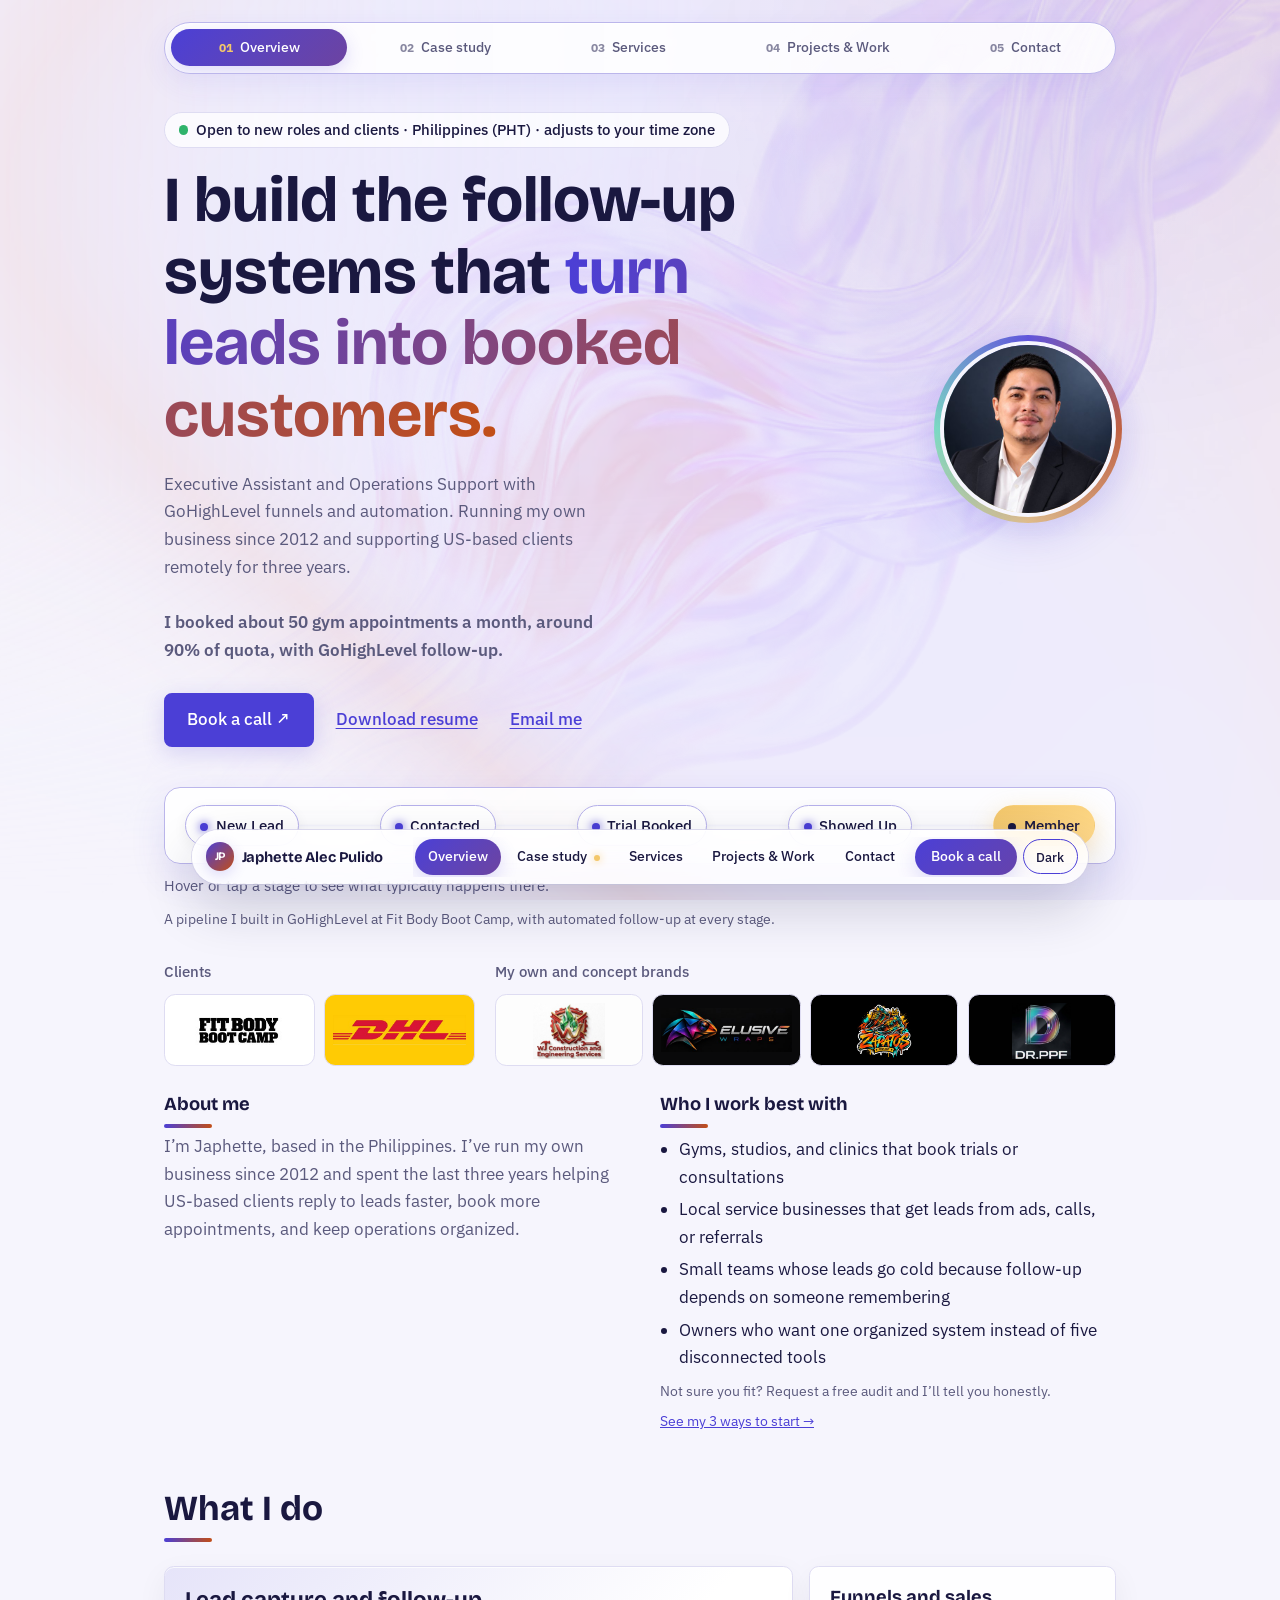
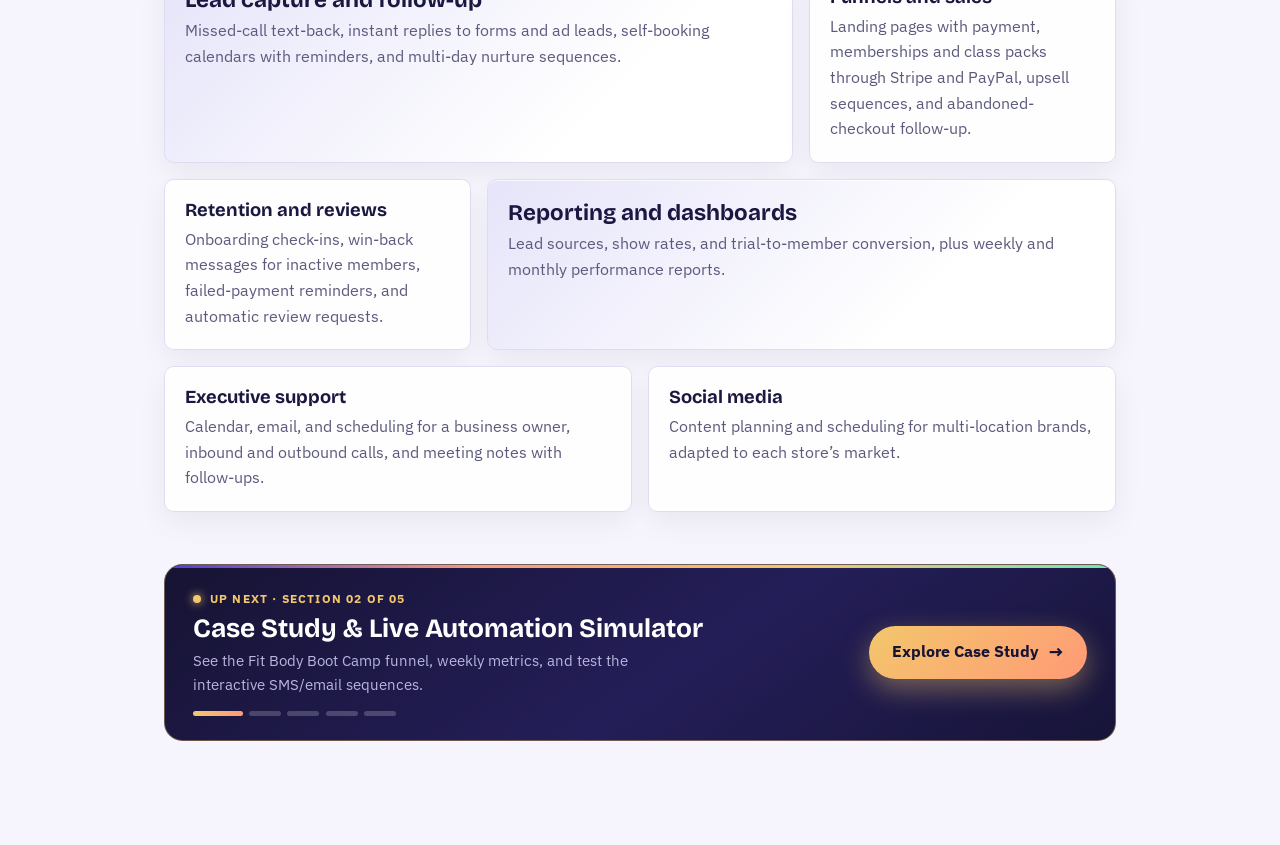
==== commit 7d1660b8: "Add files via upload" ====
--- a/index.html
+++ b/index.html
@@ -3,8 +3,8 @@
 <head>
 <meta charset="utf-8">
 <meta name="viewport" content="width=device-width, initial-scale=1">
-<title>Japhette Alec Pulido | Loomwell Ops — Executive Assistant &amp; GoHighLevel Automation</title>
-<meta name="theme-color" content="#0E1330">
+<title>Japhette Alec Pulido | Executive Assistant &amp; GoHighLevel Automation</title>
+<meta name="theme-color" content="#4b3fd6">
 <script>(function(){var r=document.documentElement;r.className+=" js";var s=null;try{s=localStorage.getItem("theme")}catch(e){}if(s!=="dark"&&s!=="light"){s=window.matchMedia&&matchMedia("(prefers-color-scheme:dark)").matches?"dark":"light"}r.setAttribute("data-theme",s)})();</script>
 <meta name="description" content="GoHighLevel automation and executive assistant support. I build the follow-up systems that turn leads into booked customers. Philippines-based, US hours.">
 <meta property="og:title" content="Japhette Alec Pulido | Executive Assistant &amp; GoHighLevel Automation">
@@ -17,1195 +17,672 @@
 <meta property="og:image:alt" content="Japhette Alec Pulido, Executive Assistant and GoHighLevel automation">
 <meta property="og:site_name" content="Japhette Alec Pulido">
 <link rel="canonical" href="https://loomwell-ops.github.io/">
-<script type="application/ld+json">{"@context":"https://schema.org","@type":"Person","name":"Japhette Alec Pulido","jobTitle":"Executive Assistant & GoHighLevel Automation Specialist","description":"GoHighLevel automation and executive assistant support. I build the follow-up systems that turn leads into booked customers. Philippines-based, US hours.","url":"https://loomwell-ops.github.io/","email":"loomwellops@gmail.com","image":"https://loomwell-ops.github.io/profile.jpg","address":{"@type":"PostalAddress","addressCountry":"PH"},"sameAs":["https://www.linkedin.com/in/japhette-alec-pulido"],"knowsAbout":["Executive Assistance","Operations Support","GoHighLevel","Funnels and Automation","Lead Follow-up","Cold Calling","Customer Support","Performance Reporting","Social Media Management","Workflow Automation","Email Marketing","Zapier","Make","HubSpot"],"alumniOf":{"@type":"CollegeOrUniversity","name":"Colegio de San Juan de Letran"}}</script>
+<script type="application/ld+json">{"@context": "https://schema.org", "@type": "Person", "name": "Japhette Alec Pulido", "jobTitle": "Executive Assistant & GoHighLevel Automation Specialist", "description": "GoHighLevel automation and executive assistant support. I build the follow-up systems that turn leads into booked customers. Philippines-based, US hours.", "url": "https://loomwell-ops.github.io/", "email": "loomwellops@gmail.com", "image": "https://loomwell-ops.github.io/profile.jpg", "address": {"@type": "PostalAddress", "addressCountry": "PH"}, "sameAs": ["https://www.linkedin.com/in/japhette-alec-pulido"], "knowsAbout": ["Executive Assistance", "Operations Support", "GoHighLevel", "Funnels and Automation", "Lead Follow-up", "Cold Calling", "Customer Support", "Performance Reporting", "Social Media Management", "Workflow Automation", "Email Marketing", "Zapier", "Make", "HubSpot"], "alumniOf": {"@type": "CollegeOrUniversity", "name": "Colegio de San Juan de Letran"}}</script>
 <meta name="twitter:card" content="summary_large_image">
 <meta name="twitter:image" content="https://loomwell-ops.github.io/og-image.jpg">
 <link rel="apple-touch-icon" href="apple-touch-icon.png">
-<link rel="icon" href="data:image/svg+xml,%3Csvg xmlns=%27http://www.w3.org/2000/svg%27 viewBox=%270 0 100 100%27%3E%3Crect width=%27100%27 height=%27100%27 rx=%2722%27 fill=%27%230E1330%27/%3E%3Ctext x=%2750%27 y=%2768%27 font-size=%2756%27 text-anchor=%27middle%27 fill=%27%23F3EFE6%27 font-family=%27sans-serif%27 font-weight=%27bold%27%3EJP%3C/text%3E%3C/svg%3E">
+<link rel="icon" href="data:image/svg+xml,%3Csvg xmlns=%27http://www.w3.org/2000/svg%27 viewBox=%270 0 100 100%27%3E%3Crect width=%27100%27 height=%27100%27 rx=%2722%27 fill=%27%234b3fd6%27/%3E%3Ctext x=%2750%27 y=%2768%27 font-size=%2756%27 text-anchor=%27middle%27 fill=%27white%27 font-family=%27sans-serif%27 font-weight=%27bold%27%3EJP%3C/text%3E%3C/svg%3E">
 <link rel="preconnect" href="https://fonts.googleapis.com">
 <link rel="preconnect" href="https://fonts.gstatic.com" crossorigin>
-<link href="https://fonts.googleapis.com/css2?family=Bricolage+Grotesque:opsz,wght@12..96,500;12..96,700&family=Instrument+Sans:wght@400;500;600&family=Newsreader:ital,opsz,wght@0,6..72,400;1,6..72,400&display=swap" rel="stylesheet">
+<link href="https://fonts.googleapis.com/css2?family=Bricolage+Grotesque:opsz,wght@12..96,500;12..96,700&family=IBM+Plex+Sans:wght@400;500&display=swap" rel="stylesheet" media="print" onload="this.media='all'">
+<noscript><link href="https://fonts.googleapis.com/css2?family=Bricolage+Grotesque:opsz,wght@12..96,500;12..96,700&family=IBM+Plex+Sans:wght@400;500&display=swap" rel="stylesheet"></noscript>
 <style>
-:root{
-  --night:#0E1330;
-  --deep:#1B2A5E;
-  --peach:#F6D9B8;
-  --day:#FFF8EE;
-  --accent:#4B3FD6;
-  --accent-soft:#9C93FF;
-  --signal:#FF6B3D;
-  --gold:#F3C76B;
-  --ink:#10142B;
-  --muted:#4D5270;
-  --line:rgba(16,20,43,.14);
-  --glass:rgba(255,250,244,.82);
-  --glass-strong:rgba(255,252,248,.90);
-  --rim:rgba(255,255,255,.85);
-  --glow:rgba(75,63,214,.22);
-  --signal-glow:rgba(255,107,61,.32);
-  --monolith:linear-gradient(145deg,#0E1330 0%,#1B2A5E 56%,#12183A 100%);
-  --font-display:"Bricolage Grotesque",system-ui,sans-serif;
-  --font-body:"Instrument Sans",system-ui,-apple-system,sans-serif;
-  --font-serif:"Newsreader",Georgia,serif;
-}
-:root[data-theme="dark"]{
-  --day:#0E1330;
-  --peach:#151C42;
-  --ink:#F3EFE6;
-  --muted:#B6B8D6;
-  --line:rgba(243,239,230,.16);
-  --glass:rgba(18,24,58,.78);
-  --glass-strong:rgba(20,27,62,.88);
-  --rim:rgba(255,255,255,.16);
-  --glow:rgba(156,147,255,.34);
-}
+:root{--bg:#f6f5fd;--surface:#fff;--ink:#1a1840;--muted:#5b5a7d;--line:#dedcf2;--accent:#4b3fd6;--accent-ink:#fff;--mark:#f3c76b}
+@media (prefers-color-scheme:dark){:root:not([data-theme="light"]){--bg:#13112b;--surface:#1d1a3f;--ink:#ecebfa;--muted:#a8a6cf;--line:#2f2b5e;--accent:#9c93ff;--accent-ink:#13112b;--mark:#c99a2e}}
+:root[data-theme="dark"]{--bg:#13112b;--surface:#1d1a3f;--ink:#ecebfa;--muted:#a8a6cf;--line:#2f2b5e;--accent:#9c93ff;--accent-ink:#13112b;--mark:#c99a2e}
+:root[data-theme="light"]{--bg:#f6f5fd;--surface:#fff;--ink:#1a1840;--muted:#5b5a7d;--line:#dedcf2;--accent:#4b3fd6;--accent-ink:#fff;--mark:#f3c76b}
+#theme{font:inherit;font-weight:500;cursor:pointer;background:transparent;color:var(--ink);border:2px solid var(--accent);border-radius:2rem;padding:.25rem .85rem}
+#theme:hover{color:var(--accent)}
 *{box-sizing:border-box}
 html{scroll-behavior:smooth}
-body{
-  margin:0;
-  background:var(--night);
-  color:var(--ink);
-  font:400 1.04rem/1.6 var(--font-body);
-  padding-bottom:6.25rem;
-  overflow-x:hidden;
+body{margin:0;background:var(--bg);color:var(--ink);font:400 1.05rem/1.65 "IBM Plex Sans",system-ui,sans-serif}
+h1,h2,h3{font-family:"Bricolage Grotesque","IBM Plex Sans",sans-serif;line-height:1.12;margin:0}
+a{color:var(--accent)}
+:focus-visible{outline:3px solid var(--accent);outline-offset:3px}
+.wrap{max-width:62rem;margin:0 auto;padding:0 1.25rem}
+nav{display:flex;justify-content:space-between;align-items:center;padding:1.1rem 0;gap:1rem;flex-wrap:wrap}
+nav b{font-family:"Bricolage Grotesque",sans-serif;font-size:1.1rem}
+nav div{display:flex;gap:1.25rem;flex-wrap:wrap}
+nav a{color:var(--ink);text-decoration:none;font-weight:500}
+nav a:hover{color:var(--accent)}
+.hero{display:grid;grid-template-columns:1fr auto;gap:2rem;align-items:center;padding:3.5rem 0 2rem}
+.hero h1{font-size:clamp(2.2rem,6vw,4rem);font-weight:700;max-width:16ch}
+.hero p{max-width:46ch;color:var(--muted);margin:1.25rem 0 1.75rem}
+.photo{width:11rem;height:11rem;border-radius:50%;object-fit:cover;border:4px solid var(--surface);box-shadow:0 0 0 2px var(--accent)}
+.btns{display:flex;gap:.75rem;flex-wrap:wrap}
+.btn{display:inline-block;padding:.7rem 1.3rem;border-radius:.5rem;font-weight:500;text-decoration:none;border:2px solid var(--accent)}
+.btn.main{background:var(--accent);color:var(--accent-ink)}
+.btn.alt{color:var(--accent)}
+.pipe{list-style:none;margin:1rem 0 0;padding:1.25rem;background:var(--surface);border:1px solid var(--line);border-radius:.75rem;display:flex;gap:.5rem;flex-wrap:wrap;align-items:center}
+.pipe li{padding:.45rem .9rem;border-radius:2rem;background:var(--bg);border:1px solid var(--line);font-weight:500;font-size:.95rem}
+.pipe li:not(:last-child)::after{content:"›";margin-left:.9rem;color:var(--muted)}
+.pipe li:last-child{background:var(--mark);color:#1a1840;border-color:var(--mark)}
+.cap{color:var(--muted);font-size:.9rem;margin:.6rem 0 0}
+section{padding:3.5rem 0 .5rem}
+h2{font-size:clamp(1.6rem,4vw,2.2rem);margin-bottom:1.5rem}
+.grid{display:grid;grid-template-columns:repeat(auto-fit,minmax(16rem,1fr));gap:1rem}
+.grid>div{background:var(--surface);border:1px solid var(--line);border-radius:.6rem;padding:1.25rem}
+.grid h3{font-size:1.15rem;margin-bottom:.4rem}
+.grid p{margin:0;color:var(--muted);font-size:.97rem}.grid p+p{margin-top:.6rem}.logos{list-style:none;margin:0;padding:0;display:grid;grid-template-columns:repeat(auto-fit,minmax(9rem,1fr));gap:.8rem}.logos li{display:grid;place-items:center;height:5.2rem;padding:.6rem;border-radius:.7rem;border:1px solid var(--line);overflow:hidden}.logos img{max-width:100%;max-height:4rem;width:auto;height:auto;object-fit:contain}.grid .price{color:var(--ink,inherit);font-weight:700}
+.job{display:grid;grid-template-columns:11rem 1fr;gap:1rem 2rem;padding:1.5rem 0;border-top:1px solid var(--line)}
+.job time{color:var(--muted);font-size:.95rem}
+.job h3{font-size:1.2rem}
+.job .co{color:var(--accent);font-weight:500;margin:.15rem 0 .6rem}
+.job ul{margin:0;padding-left:1.1rem;max-width:62ch}
+.job li{margin-bottom:.35rem}
+.proj{background:var(--surface);border:1px solid var(--line);border-left:6px solid var(--accent);border-radius:.6rem;padding:1.5rem;max-width:44rem}
+.proj h3{font-size:1.35rem;margin-bottom:.5rem}.badge{display:inline-block;vertical-align:middle;margin-left:.4rem;padding:.15rem .6rem;border-radius:999px;border:1px solid var(--accent);color:var(--accent);font-size:.75rem;font-weight:700;letter-spacing:.04em;text-transform:uppercase}
+.proj p{margin:0 0 1.1rem;color:var(--muted)}
+.group[hidden]{display:none}
+.group h3{font-size:1.4rem}
+.group h4{font-size:1.05rem;margin:1.5rem 0 .6rem}
+.gd{color:var(--muted);max-width:60ch;margin:.3rem 0 1rem}
+.tabs{display:flex;gap:.5rem;overflow-x:auto;padding-bottom:.5rem;margin-bottom:1.25rem}
+.tabs button{font:inherit;font-weight:500;padding:.5rem 1rem;border-radius:2rem;border:2px solid var(--accent);background:transparent;color:var(--accent);cursor:pointer;white-space:nowrap}
+.tabs button[aria-pressed=true]{background:var(--accent);color:var(--accent-ink)}
+.strip{display:flex;gap:.75rem;overflow-x:auto;scroll-snap-type:x proximity;padding-bottom:.7rem}
+.th{all:unset;cursor:zoom-in;flex:none;scroll-snap-align:start}
+.th:focus-visible{outline:3px solid var(--accent);outline-offset:2px}
+.th img{height:20rem;width:auto;display:block;border-radius:.5rem;border:1px solid var(--line)}
+.strip figure{margin:0;flex:none;scroll-snap-align:start}
+.strip video{height:20rem;max-width:85vw;object-fit:contain;display:block;background:#000;border-radius:.5rem}
+.strip video.land{aspect-ratio:16/9}
+.strip video.port{aspect-ratio:9/16}
+figcaption{font-size:.9rem;color:var(--muted);margin-top:.3rem}
+#lb{max-width:96vw;max-height:96vh;padding:0;border:0;background:transparent}
+#lb img{max-width:96vw;max-height:92vh;display:block;border-radius:.5rem}
+#lb::backdrop{background:rgba(0,0,0,.82)}
+.chips{display:flex;flex-wrap:wrap;gap:.5rem;padding:0;list-style:none;margin:0}
+.chips li{padding:.3rem .8rem;border:1px solid var(--line);background:var(--surface);border-radius:.4rem;font-size:.95rem}
+.skills h3{font-size:1.05rem;margin:1.5rem 0 .6rem}
+.tools li{padding:0;transition:border-color .2s}.tools li:hover{border-color:var(--accent)}.tools a{display:flex;align-items:center;gap:.55rem;padding:.3rem .8rem .3rem .45rem;color:var(--ink);text-decoration:none;border-radius:.4rem}.tools a:hover{color:var(--accent)}.tools img{width:24px;height:24px;flex:none;padding:2px;border-radius:6px;background:#fff;object-fit:contain}
+.sr{position:absolute;width:1px;height:1px;overflow:hidden;clip:rect(0 0 0 0);white-space:nowrap}
+.steps{counter-reset:s}.steps>div{position:relative}.n{display:inline-grid;place-items:center;width:1.7rem;height:1.7rem;border-radius:50%;background:var(--accent);color:var(--accent-ink);font-weight:700;font-size:.9rem;margin-bottom:.5rem}
+.tg{font-size:.95rem;color:var(--muted);font-weight:500;margin:1rem 0 .4rem;font-family:"IBM Plex Sans",sans-serif}
+#lb .x{position:absolute;top:.5rem;right:.5rem;width:2.5rem;height:2.5rem;border-radius:50%;border:0;background:rgba(0,0,0,.65);color:#fff;font-size:1.4rem;line-height:1;cursor:pointer}
+footer{margin-top:4rem;padding:2.5rem 0 3rem;border-top:1px solid var(--line)}
+footer p{margin:.3rem 0;color:var(--muted)}
+.more{display:flex;flex-wrap:wrap;gap:.4rem 1.25rem;margin:1.25rem 0 0}.more a{font-weight:500}
+main{display:block}
+@media print{.bg,#stick,#theme,.tabs,.book{display:none!important}.js .rv{opacity:1!important;transform:none!important}body{background:#fff;color:#000}}
+@media (max-width:640px){.hero{grid-template-columns:1fr}.photo{order:-1;width:8rem;height:8rem}.job{grid-template-columns:1fr;gap:.3rem}}
+@media (prefers-reduced-motion:reduce){html{scroll-behavior:auto}}
+
+[hidden]{display:none!important}
+.skip{position:absolute;left:-999px;top:0;background:var(--accent);color:var(--accent-ink);padding:.6rem 1rem;border-radius:0 0 .5rem 0;z-index:30}.skip:focus{left:0}
+.pill{display:inline-flex;align-items:center;gap:.5rem;font-size:.92rem;font-weight:500;padding:.3rem .85rem;border:1px solid var(--line);background:var(--surface);border-radius:2rem;margin-bottom:1rem}
+.pill::before{content:"";width:.6rem;height:.6rem;border-radius:50%;background:#2fb36b}
+.hero{padding:2rem 0 1.25rem}
+.stats{display:grid;grid-template-columns:repeat(auto-fit,minmax(10rem,1fr));gap:.75rem;margin:1.5rem 0 0;padding:0;list-style:none}
+.stats li{background:var(--surface);border:1px solid var(--line);border-radius:.6rem;padding:.9rem 1rem}
+.stats b{display:block;font-family:"Bricolage Grotesque",sans-serif;font-size:1.6rem;line-height:1.15;color:var(--accent)}
+.stats span{font-size:.92rem;color:var(--muted)}
+.shot{margin:1.25rem 0 0;max-width:44rem}.shot img{width:100%;height:auto;border-radius:.6rem;border:1px solid var(--line)}
+.vid{max-width:44rem}.vid video{width:100%;border-radius:.75rem;background:#000;display:block}
+.quotes{display:grid;grid-template-columns:repeat(auto-fit,minmax(16rem,1fr));gap:1rem}
+.quotes blockquote{margin:0;background:var(--surface);border:1px solid var(--line);border-left:6px solid var(--accent);border-radius:.6rem;padding:1.25rem}
+.quotes p{margin:0 0 .75rem}.quotes cite{font-style:normal;font-size:.92rem;color:var(--muted)}
+.faq details{background:var(--surface);border:1px solid var(--line);border-radius:.6rem;padding:.2rem 1.1rem;margin:.6rem 0;max-width:46rem}
+.faq summary{cursor:pointer;font-weight:500;padding:.8rem 0}
+.faq details p{margin:0 0 1rem;color:var(--muted)}
+#stick{position:fixed;right:1rem;bottom:1rem;z-index:20;box-shadow:0 4px 16px rgba(0,0,0,.25);transition:opacity .2s}
+#stick.off{opacity:0;pointer-events:none}
+.up{font-size:.92rem}
+@media (max-width:40rem){.hero{padding:1.25rem 0 1rem;grid-template-columns:1fr}.hero .photo{width:7rem;height:7rem;order:-1}}
+@media (prefers-reduced-motion:reduce){#stick{transition:none}}
+
+/* ---- beautification layer ---- */
+:root{--g2:#c24e17;--glow:rgba(75,63,214,.18);--bgimg:url(bg-light.webp)}
+:root[data-theme="dark"]{--g2:#ff9a76;--glow:rgba(156,147,255,.38);--bgimg:url(bg.jpg)}
+body{position:relative}
+.bg{position:absolute;inset:0 0 auto 0;height:max(100svh,42rem);z-index:-1;pointer-events:none;overflow:hidden;-webkit-mask-image:linear-gradient(#000 55%,transparent);mask-image:linear-gradient(#000 55%,transparent)}
+.bg::before{content:"";position:absolute;inset:0;background:var(--bgimg) right top/cover no-repeat}
+.bg::after{content:"";position:absolute;inset:0;background:linear-gradient(90deg,var(--bg) 0,transparent 55%)}
+.grad{color:var(--accent)}
+@supports ((-webkit-background-clip:text) or (background-clip:text)){.grad{background:linear-gradient(90deg,var(--accent),var(--g2));-webkit-background-clip:text;background-clip:text;color:transparent}}
+h2::after{content:"";display:block;width:3rem;height:4px;border-radius:2px;margin-top:.6rem;background:linear-gradient(90deg,var(--accent),var(--g2))}
+.photo{box-shadow:0 0 0 2px var(--accent),0 0 48px var(--glow)}
+.pill,.pipe,.stats li{background:var(--surface);background:color-mix(in srgb,var(--surface) 76%,transparent);-webkit-backdrop-filter:blur(10px);backdrop-filter:blur(10px)}
+.grid>div,.stats li,.quotes blockquote,.proj,.faq details{transition:transform .2s ease,border-color .2s ease,box-shadow .2s ease}
+@media (hover:hover){.grid>div:hover,.stats li:hover,.quotes blockquote:hover{transform:translateY(-3px);border-color:var(--accent);box-shadow:0 10px 28px var(--glow)}}
+.btn.main{box-shadow:0 6px 22px var(--glow)}
+.js .rv{opacity:0;transform:translateY(16px);transition:opacity .6s ease,transform .6s ease}
+.js .rv.in{opacity:1;transform:none}
+@media (max-width:640px){.bg{opacity:.55}.bg::after{background:linear-gradient(90deg,var(--bg) 0,transparent 80%)}}
+@media (prefers-reduced-motion:reduce){.js .rv{opacity:1;transform:none;transition:none}.grid>div:hover,.stats li:hover,.quotes blockquote:hover{transform:none}}
+@media (max-width:640px){nav div{gap:.4rem .85rem}nav a{font-size:.95rem}#theme{padding:.1rem .65rem}}
+
+/* ---- compact layout layer ---- */
+html{scroll-padding-top:1rem}
+.fold{background:var(--surface);border:1px solid var(--line);border-radius:.6rem;padding:.2rem 1.1rem;margin:1.25rem 0 0}
+.fold summary{cursor:pointer;font-weight:500;padding:.8rem 0}
+.fold[open] summary{margin-bottom:.4rem}
+.fold>.job:first-of-type{border-top:0}
+.callout{display:flex;gap:1rem 1.5rem;align-items:center;justify-content:space-between;flex-wrap:wrap;background:var(--surface);border:1px solid var(--line);border-left:6px solid var(--accent);border-radius:.6rem;padding:1.1rem 1.25rem;margin-top:1.25rem}
+.callout h3{font-size:1.15rem;margin-bottom:.3rem}
+.callout p{margin:0;max-width:52ch;color:var(--muted);font-size:.97rem}
+#clients{padding:1.75rem 0 0}
+#clients .tg{margin:0 0 .6rem}
+#clients .lgs{display:grid;grid-template-columns:2fr 4fr;gap:1.25rem}
+#clients .logos{gap:.6rem}
+#clients .lg:first-child .logos{grid-template-columns:repeat(2,1fr)}
+#clients .lg:last-child .logos{grid-template-columns:repeat(4,1fr)}
+#clients .logos li{height:4.5rem;padding:.5rem}
+#clients .logos img{max-height:3.5rem}
+.book{padding-bottom:1rem}
+nav a.cta{background:var(--accent);color:var(--accent-ink);padding:.3rem .95rem;border-radius:2rem}
+nav a.cta:hover{color:var(--accent-ink);opacity:.9}
+@media (min-width:40.01rem){html{scroll-padding-top:4.5rem}nav{position:sticky;top:0;z-index:25;background:var(--bg);background:color-mix(in srgb,var(--bg) 88%,transparent);-webkit-backdrop-filter:blur(10px);backdrop-filter:blur(10px);border-bottom:1px solid transparent}}
+@media (max-width:40rem){#clients .lgs{grid-template-columns:1fr}#clients .lg:last-child .logos{grid-template-columns:repeat(2,1fr)}}
+.btn.lnk{border-color:transparent;padding-left:.5rem;padding-right:.5rem;text-decoration:underline;text-underline-offset:.2em}
+.btn.lnk:hover{border-color:var(--accent)}
+.photo{object-position:50% 25%}
+@media (min-width:40.01rem){#stick{display:none}}
+
+/* ---- contact card ---- */
+footer#contact{border-top:0;margin-top:3rem;padding:1rem 0 3rem}
+.cta-card{position:relative;display:grid;grid-template-columns:auto 1fr;gap:1.5rem 2rem;align-items:center;padding:2.25rem;border-radius:1rem;border:1px solid var(--line);background:var(--surface);background:linear-gradient(135deg,color-mix(in srgb,var(--accent) 18%,var(--surface)),var(--surface) 62%);overflow:hidden;box-shadow:0 18px 50px var(--glow,rgba(75,63,214,.18))}
+.cta-card::before{content:"";position:absolute;right:-5rem;top:-5rem;width:18rem;height:18rem;border-radius:50%;background:radial-gradient(circle,var(--glow,rgba(75,63,214,.18)),transparent 70%);pointer-events:none}
+.cta-card>*{position:relative}
+.cta-photo{width:7rem;height:7rem;border-radius:50%;object-fit:cover;object-position:50% 25%;border:4px solid var(--surface);box-shadow:0 0 0 2px var(--accent),0 0 40px var(--glow,rgba(75,63,214,.18))}
+.cta-card h2{font-size:clamp(1.7rem,4.5vw,2.6rem);line-height:1.1;margin-bottom:.8rem;max-width:20ch}
+.cta-card h2::after{display:none}
+.cta-card p{margin:0 0 1.25rem;max-width:54ch;color:var(--muted)}
+.cta-card .pill{margin-bottom:.9rem}
+.contact-row{list-style:none;display:flex;flex-wrap:wrap;gap:.6rem 1.75rem;margin:1.5rem 0 0;padding:0}
+.contact-row a{display:inline-flex;align-items:center;gap:.5rem;font-weight:500;color:var(--ink);text-decoration:none}
+.contact-row a:hover{color:var(--accent);text-decoration:underline}
+.contact-row svg{color:var(--accent);flex:none}
+@media (max-width:40rem){.cta-card{grid-template-columns:1fr;padding:1.5rem}.cta-photo{width:5.5rem;height:5.5rem}}
+.mock{list-style:none;margin:1rem 0 0;padding:0;display:grid;grid-template-columns:repeat(auto-fit,minmax(7rem,1fr));gap:.6rem;max-width:44rem}.mock li{background:var(--surface);border:1px solid var(--line);border-radius:.6rem;padding:.8rem}.mock b{display:block;font-size:1.6rem;color:var(--accent)}.mock span{font-size:.85rem;color:var(--muted)}.proofline{font-weight:600;margin:0 0 1.1rem}.pkg li{margin:.3rem 0}.note{font-size:.85rem;color:var(--muted);margin:.5rem 0 0}.demo{width:100%;height:600px;border:1px solid var(--line);border-radius:.6rem;margin:.4rem 0 .6rem;background:var(--surface)}
+.funnel{list-style:none;margin:1rem 0 0;padding:0;max-width:44rem;display:grid;gap:.45rem}.funnel li{display:grid;grid-template-columns:7rem 1fr;align-items:center;gap:.7rem;font-size:.9rem}.funnel .fb{display:flex;align-items:center;justify-content:space-between;gap:.5rem;min-width:4.6rem;padding:.45rem .7rem;border-radius:.5rem;border-left:4px solid var(--accent);background:color-mix(in srgb,var(--accent) 22%,var(--surface))}.funnel b{font-size:1rem}.funnel small{opacity:.85}nav a.on{color:var(--accent)}.demo{box-shadow:0 12px 32px var(--glow)}@media print{nav,#stick,iframe,.btns{display:none!important}body{background:#fff!important;color:#000!important}}
+.aud{display:flex;flex-direction:column;align-items:flex-start;gap:.45rem}.aud .note{margin:0}.linkbtn{background:none;border:0;padding:0;color:var(--accent);text-decoration:underline;font:inherit;cursor:pointer}.about{display:flex;gap:1.25rem;align-items:center;max-width:44rem;margin:1.75rem 0}.about img{width:7.5rem;height:7.5rem;border-radius:1rem;object-fit:cover;object-position:50% 25%;border:1px solid var(--line);flex:none}.about h2{font-size:1.15rem;margin:0 0 .3rem}.about p{margin:0;color:var(--muted)}.dgrid{display:grid;grid-template-columns:repeat(auto-fit,minmax(12rem,1fr));gap:.6rem;max-width:44rem;margin:.8rem 0}.dgrid img{width:100%;aspect-ratio:11/6;object-fit:cover;border-radius:.6rem;border:1px solid var(--line);transition:transform .2s}@media(hover:hover){.dgrid:hover img{transform:scale(1.02)}}@media(max-width:40rem){.about{flex-direction:column;align-items:flex-start}}
+.flow{list-style:none;margin:1rem 0 0;padding:0;display:flex;flex-wrap:wrap;gap:.5rem;max-width:44rem;counter-reset:st}.flow li{flex:1 1 7.5rem;background:var(--surface);border:1px solid var(--line);border-left:4px solid var(--accent);border-radius:.6rem;padding:.7rem}.flow li::before{counter-increment:st;content:counter(st);color:var(--accent);font-weight:700;display:block}.flow b{display:block}.flow span{font-size:.85rem;color:var(--muted)}.fit{max-width:44rem;margin:1.5rem 0}.fit h2{font-size:1.15rem;margin:0 0 .5rem}.fit ul{margin:0 0 .5rem;padding-left:1.2rem}.fit li{margin:.3rem 0}
+.tiers{list-style:none;padding:0;margin:.8rem 0 1.25rem;display:grid;grid-template-columns:repeat(auto-fit,minmax(13rem,1fr));gap:.8rem;max-width:56rem}.tiers li{background:var(--surface);border:1px solid var(--line);border-top:3px solid var(--accent);border-radius:.7rem;padding:1rem}.tiers b{display:block;font-size:1.05rem}.tiers p{margin:.2rem 0 0;color:var(--muted);font-size:.92rem}.tiers .price{color:var(--accent);font-weight:700}
+.calc{max-width:44rem;margin:1.75rem 0}.cgrid{display:grid;gap:.8rem;grid-template-columns:repeat(auto-fit,minmax(12rem,1fr))}.calc label{display:grid;gap:.3rem;font-size:.9rem}.calc input[type=number]{padding:.55rem .65rem;border-radius:.5rem;border:1px solid var(--line);background:var(--surface);color:inherit;font:inherit}.calc input[type=range]{width:100%}.cres{margin-top:1rem;padding:1rem;border:1px solid var(--line);border-radius:.7rem;background:var(--surface);display:grid;gap:.4rem}.cres b{color:var(--accent)}.cres .big{font-size:1.2rem}
+.sim{max-width:44rem;margin:.8rem 0}.simb{display:flex;flex-wrap:wrap;gap:.4rem}.simb button{padding:.5rem .8rem;border-radius:2rem;border:1px solid var(--line);background:var(--surface);color:inherit;font:inherit;cursor:pointer}.simb button[aria-pressed=true]{border-color:var(--accent);color:var(--accent);font-weight:600}.sim ol{list-style:none;margin:.8rem 0 0;padding:0;display:grid;gap:.5rem}.sim li{display:grid;gap:.15rem;padding:.6rem .8rem;border-left:4px solid var(--accent);border-radius:.5rem;background:var(--surface);animation:fu .4s both}.sim li small{color:var(--muted)}@keyframes fu{from{opacity:0;transform:translateY(6px)}to{opacity:1;transform:none}}@media(prefers-reduced-motion:reduce){.sim li{animation:none}}
+.pipe li{cursor:pointer}.pipe button{background:none;border:0;color:inherit;font:inherit;padding:0;cursor:pointer}.pipe li:hover,.pipe li.on{border-color:var(--accent)}.pd-i{display:none}.pd{margin:.6rem 0 0;font-size:.92rem;color:var(--muted);min-height:1.5em}
+@media(max-width:40rem){.pipe{flex-direction:column;align-items:stretch;gap:.4rem}.pipe li:not(:last-child)::after{content:none}.pipe li button{width:100%;text-align:left;display:flex;justify-content:space-between}.pipe li button::after{content:"+";color:var(--muted)}.pipe li.on button::after{content:"–"}.pipe li.on .pd-i{display:block;margin:.35rem 0 0;font-weight:400;font-size:.88rem;color:var(--muted)}.pd{display:none}}
+.phone{max-width:24rem;margin:.8rem 0 0;border:1px solid var(--line);border-radius:1.5rem;background:var(--surface);padding:.6rem .8rem .9rem;box-shadow:0 10px 28px var(--glow)}.ph-head{display:flex;justify-content:space-between;align-items:center;gap:.5rem;font-size:.8rem;color:var(--muted);padding:.2rem .2rem .6rem;border-bottom:1px solid var(--line)}.ph-badge{font-size:.7rem;padding:.15rem .5rem;border-radius:2rem;border:1px solid var(--accent);color:var(--accent)}.phone ol{margin:.7rem 0 0}.phone li{border-left:0;max-width:92%;border-radius:1rem 1rem 1rem .3rem;background:color-mix(in srgb,var(--accent) 16%,var(--bg))}.phone li.em{border-radius:.6rem}.phone li.sys{max-width:100%;background:none;border:1px dashed var(--line);border-radius:.6rem;font-size:.85rem;color:var(--muted)}
+
+/* polish: glow, bento, glass, tabs, ring */
+body::before{content:"";position:fixed;inset:0;z-index:-1;pointer-events:none;background:radial-gradient(640px circle at 88% 6%,color-mix(in srgb,var(--accent) 16%,transparent),transparent 65%),radial-gradient(500px circle at 70% 22%,rgba(194,78,23,.10),transparent 62%)}
+.bento,.grid.steps{--gl:color-mix(in srgb,var(--accent) 18%,transparent)}
+.bento>div,.grid.steps>div{background-color:color-mix(in srgb,var(--surface) 80%,transparent);-webkit-backdrop-filter:blur(8px);backdrop-filter:blur(8px);transition:transform .2s ease,border-color .2s ease,box-shadow .2s ease}
+.bento{grid-template-columns:repeat(6,1fr)}
+.bento>div:nth-child(1),.bento>div:nth-child(4){grid-column:span 4;background:linear-gradient(135deg,color-mix(in srgb,var(--accent) 14%,var(--surface)),var(--surface) 70%)}
+.bento>div:nth-child(2),.bento>div:nth-child(3){grid-column:span 2}
+.bento>div:nth-child(5),.bento>div:nth-child(6){grid-column:span 3}
+.bento>div:nth-child(1) h3,.bento>div:nth-child(4) h3{font-size:1.4rem}
+@media(max-width:46rem){.bento{grid-template-columns:1fr}.bento>div{grid-column:auto!important}}
+@media(hover:hover){.bento>div:hover,.grid.steps>div:hover{transform:translateY(-3px);border-color:var(--accent);box-shadow:0 12px 30px var(--gl)}}
+@keyframes bi{from{opacity:0;filter:blur(6px);transform:translateY(10px)}to{opacity:1;filter:none;transform:none}}
+.in .bento>div{animation:bi .6s ease both}.in .bento>div:nth-child(2){animation-delay:.07s}.in .bento>div:nth-child(3){animation-delay:.14s}.in .bento>div:nth-child(4){animation-delay:.21s}.in .bento>div:nth-child(5){animation-delay:.28s}.in .bento>div:nth-child(6){animation-delay:.35s}
+.rtabs{display:flex;gap:.5rem;flex-wrap:wrap;margin:1rem 0 .4rem}
+.rtabs button{font:inherit;font-weight:500;padding:.45rem .95rem;border-radius:2rem;border:2px solid var(--accent);background:transparent;color:var(--accent);cursor:pointer}
+.rtabs button[aria-selected=true]{background:var(--accent);color:var(--accent-ink)}
+.rpanel[hidden]{display:none}.rpanel{animation:fi .35s ease both}
+@keyframes fi{from{opacity:0;transform:translateY(6px)}to{opacity:1;transform:none}}
+.cols{display:flex;align-items:flex-end;gap:.7rem;height:11rem;max-width:30rem;margin-top:1rem}
+.cols>div{flex:1;display:flex;flex-direction:column;justify-content:flex-end;align-items:center;gap:.25rem;font-size:.9rem}
+.cols i{display:block;width:100%;border-radius:.4rem .4rem 0 0;background:color-mix(in srgb,var(--accent) 70%,var(--surface));transform-origin:bottom}
+.cols span{color:var(--muted)}
+.fb,.cols i{transition:clip-path .9s ease,transform .9s ease}
+.pre .fb{clip-path:inset(0 100% 0 0)}.pre.cols i{transform:scaleY(0)}
+.go .fb{clip-path:inset(0)}.go.cols i{transform:none}
+.cviz{display:flex;gap:1.25rem;align-items:center;flex-wrap:wrap;margin-top:1rem}
+.cviz circle{transition:stroke-dasharray .5s ease,stroke-dashoffset .5s ease}
+.cleg{list-style:none;margin:0;padding:0;display:grid;gap:.4rem;font-size:.95rem}
+.cleg i{display:inline-block;width:.8rem;height:.8rem;border-radius:50%;margin-right:.5rem;vertical-align:middle}
+.cleg .d0{background:var(--muted)}.cleg .d1{background:var(--accent)}
+@media(prefers-reduced-motion:reduce){.in .bento>div,.rpanel{animation:none}.fb,.cols i,.cviz circle{transition:none}.bento>div:hover,.grid.steps>div:hover{transform:none}}
+
+/* ---- hero portrait, pulse, numerals, lightbox ---- */
+.hero-ph{position:relative;display:grid;place-items:center}
+.hero-ph::before{content:"";position:absolute;inset:-2.2rem;border-radius:50%;background:radial-gradient(circle,var(--glow) 0,transparent 68%);pointer-events:none}
+.hero-ph .photo{position:relative}
+@media (max-width:640px){.hero-ph{order:-1;justify-self:start}.hero-ph::before{inset:-1.2rem}}
+#stats b,.funnel b,.cols b{font-variant-numeric:tabular-nums}
+#lb::backdrop{-webkit-backdrop-filter:blur(10px);backdrop-filter:blur(10px)}
+@keyframes pulse{0%{box-shadow:0 0 0 0 rgba(47,179,107,.55)}70%{box-shadow:0 0 0 .6rem rgba(47,179,107,0)}100%{box-shadow:0 0 0 0 rgba(47,179,107,0)}}
+@media (prefers-reduced-motion:no-preference){
+.pill::before{animation:pulse 2.4s ease-out infinite}
+::view-transition-old(root),::view-transition-new(root){animation:none;mix-blend-mode:normal}
+::view-transition-old(root){z-index:1}::view-transition-new(root){z-index:2}
+@keyframes lbin{from{opacity:0;transform:scale(.96)}to{opacity:1;transform:none}}
+#lb[open]{animation:lbin .22s ease both}
 }
-[hidden]{display:none!important}
-a{color:inherit;text-underline-offset:.22em}
-:focus-visible{outline:3px solid var(--signal);outline-offset:3px}
-.skip{
-  position:absolute;left:-9999px;top:0;z-index:100;
-  background:var(--signal);color:#0E1330;font-weight:700;
-  padding:.65rem 1.1rem;text-decoration:none;border-radius:0 0 .5rem 0;
-}
-.skip:focus{left:0}
-
-/* Full-Viewport WebGL Caustic Canvas */
-#caustic-gl{position:fixed;inset:0;width:100vw;height:100vh;z-index:-2;pointer-events:none;display:block}
-.grain{
-  position:fixed;inset:0;z-index:-1;pointer-events:none;opacity:.04;
-  background-image:radial-gradient(rgba(255,255,255,.6) 1px,transparent 0);
-  background-size:24px 24px;
-}
-
-.wrap{max-width:74rem;margin:0 auto;padding:0 1.5rem}
-.measure{max-width:62ch}
-
-/* Top Brand Header + 5-Step Quick-Jump Stepper */
-.top-shell{padding:1.1rem 0 .25rem;color:#F3EFE6}
-.top-bar{
-  display:flex;justify-content:space-between;align-items:center;
-  gap:1rem;padding-bottom:.95rem;
-  border-bottom:1px solid rgba(243,239,230,.14);
-}
-.brand{display:flex;align-items:center;gap:.75rem;text-decoration:none;cursor:pointer}
-.brand-mark{
-  width:2.2rem;height:2.2rem;border-radius:50%;display:grid;place-items:center;
-  font-family:var(--font-display);font-weight:700;font-size:.85rem;color:#fff;
-  background:linear-gradient(135deg,var(--accent),var(--signal));
-  box-shadow:0 6px 20px rgba(255,107,61,.35);
-}
-.brand-text strong{display:block;font-family:var(--font-display);font-size:1.05rem;line-height:1.1}
-.brand-text span{display:block;font-size:.82rem;color:rgba(243,239,230,.68)}
-.top-pill{
-  display:inline-flex;align-items:center;gap:.45rem;
-  font-size:.84rem;font-weight:500;color:#F3EFE6;
-  padding:.32rem .85rem;border-radius:999px;
-  background:rgba(255,255,255,.08);border:1px solid rgba(255,255,255,.16);
-}
-.top-pill i{width:7px;height:7px;border-radius:50%;background:#34D399;box-shadow:0 0 10px #34D399;display:inline-block}
-
-.deck-stepper{
-  display:flex;align-items:center;gap:.35rem;overflow-x:auto;scrollbar-width:none;
-  padding:.35rem;margin:.85rem 0 0;border-radius:999px;
-  background:rgba(14,19,48,.58);
-  border:1px solid rgba(243,239,230,.16);
-  box-shadow:0 12px 32px rgba(0,0,0,.25),inset 0 1px 0 rgba(255,255,255,.15);
-}
-.deck-stepper::-webkit-scrollbar{display:none}
-.deck-stepper button{
-  flex:1 0 auto;font:500 .86rem var(--font-body);color:rgba(243,239,230,.72);
-  background:transparent;border:0;border-radius:999px;padding:.46rem .95rem;
-  cursor:pointer;display:inline-flex;align-items:center;justify-content:center;gap:.45rem;
-  white-space:nowrap;transition:color .2s,background .2s,box-shadow .2s;
-}
-.deck-stepper button em{font-style:normal;font-size:.74rem;font-weight:700;font-variant-numeric:tabular-nums;opacity:.75}
-.deck-stepper button:hover{color:#fff;background:rgba(255,255,255,.08)}
-.deck-stepper button.on{
-  color:#fff;background:linear-gradient(135deg,var(--accent),var(--signal));
-  box-shadow:0 6px 18px rgba(255,107,61,.35);
-}
-.deck-stepper button.on em{opacity:1;color:var(--gold)}
-
-/* 5-View Spatial App Deck */
-.deck-view{padding:1.75rem 0 1rem}
-.deck-view[hidden]{display:none!important}
-@keyframes deckEnter{from{opacity:0;filter:blur(8px);transform:translateY(14px) scale(.988)}to{opacity:1;filter:none;transform:none}}
-.deck-view.deck-active{animation:deckEnter .4s cubic-bezier(.22,1,.36,1) both}
-
-/* Light-surface views (Case Study, Services, Apps) sit on frosted dawn glass */
-.dawn-panel{
-  padding:2.25rem;border-radius:1.6rem;
-  background:var(--glass-strong);color:var(--ink);
-  border:1px solid var(--rim);
-  box-shadow:0 28px 70px rgba(14,19,48,.18),inset 0 1px 0 var(--rim);
-}
-:root[data-theme="dark"] .dawn-panel{
-  border-color:rgba(243,239,230,.16);
-  box-shadow:0 28px 70px rgba(0,0,0,.45),inset 0 1px 0 rgba(255,255,255,.14);
-}
-
-/* Typography */
-h1,h2,h3{font-family:var(--font-display);margin:0;font-weight:700}
-h1{font-size:clamp(2.5rem,5.6vw,4.6rem);line-height:.98;letter-spacing:-.03em;font-variation-settings:"opsz" 96}
-h2{font-size:clamp(1.8rem,3.6vw,2.65rem);line-height:1.08;letter-spacing:-.025em;margin-bottom:.75rem}
-h2::after{content:"";display:block;width:3rem;height:3px;border-radius:2px;margin-top:.55rem;background:linear-gradient(90deg,var(--signal),var(--gold))}
-h3{font-size:clamp(1.15rem,2vw,1.42rem);line-height:1.2}
-p{margin:0 0 .9rem}
-.grad{background:linear-gradient(95deg,#FFB088 0%,#FF6B3D 45%,#F3C76B 100%);-webkit-background-clip:text;background-clip:text;color:transparent}
-.sec-sub{color:var(--muted);max-width:60ch;margin:0 0 1.5rem}
-
-/* Buttons */
-.btns{display:flex;gap:.75rem;flex-wrap:wrap;align-items:center}
-.btn{
-  display:inline-flex;align-items:center;justify-content:center;gap:.45rem;
-  padding:.74rem 1.38rem;border-radius:999px;
-  font:600 .95rem/1 var(--font-body);text-decoration:none;cursor:pointer;
-  border:1.5px solid currentColor;background:transparent;color:inherit;
-  transition:transform .22s cubic-bezier(.22,1,.36,1),box-shadow .25s ease,border-color .2s ease;
-}
-.btn.main{
-  background:linear-gradient(135deg,var(--signal),#E85224);
-  border-color:transparent;color:#fff;
-  box-shadow:0 12px 28px var(--signal-glow),inset 0 1px 0 rgba(255,255,255,.35);
-}
-.btn.main:hover{box-shadow:0 16px 36px rgba(255,107,61,.48)}
-.btn.alt:hover{border-color:var(--signal);color:var(--signal)}
-.btn.lnk{border-color:transparent;padding-left:.4rem;padding-right:.4rem;text-decoration:underline}
-
-/* VIEW 1: OVERVIEW (Night Atmosphere) */
-.hero-view{color:#F3EFE6}
-.hero-grid{display:grid;grid-template-columns:minmax(0,1.22fr) minmax(19rem,24rem);gap:2rem 2.75rem;align-items:start}
-.hero-lead{margin:1.2rem 0 1rem;color:rgba(243,239,230,.8);max-width:52ch}
-.proofline{
-  display:inline-flex;align-items:center;gap:.55rem;font-weight:600;color:#F3EFE6;margin:0 0 1.4rem;
-  padding:.45rem .95rem;border-radius:.7rem;background:rgba(255,255,255,.07);
-  border:1px solid rgba(243,199,107,.32);font-size:.94rem;
-}
-.proofline::before{content:"★";color:var(--gold)}
-
-/* Live Dual Clocks HUD */
-.clocks{
-  margin-top:1.5rem;padding:1rem 1.25rem;border-radius:1.1rem;
-  background:rgba(14,19,48,.58);border:1px solid rgba(243,239,230,.16);
-  box-shadow:0 16px 40px rgba(0,0,0,.28),inset 0 1px 0 rgba(255,255,255,.16);
-  max-width:33rem;
-}
-.clock-row{display:grid;grid-template-columns:1fr 1fr;gap:1rem}
-.clock-item:first-child{border-right:1px solid rgba(243,239,230,.14);padding-right:1rem}
-.clock-item span{display:block;font-size:.78rem;color:rgba(243,239,230,.68);letter-spacing:.05em;text-transform:uppercase;font-weight:600}
-.clock-item time{display:block;font-family:var(--font-display);font-size:clamp(1.45rem,2.6vw,1.95rem);font-weight:700;font-variant-numeric:tabular-nums;line-height:1.15;margin-top:.15rem;color:#fff}
-.clock-note{margin:.6rem 0 0;padding-top:.55rem;border-top:1px solid rgba(243,239,230,.12);font-size:.9rem;color:var(--peach);font-weight:500}
-
-/* Sculpted Glass Phone */
-.phone{
-  position:relative;overflow:hidden;border-radius:1.75rem;
-  background:linear-gradient(160deg,rgba(24,33,76,.9),rgba(13,18,46,.95));
-  color:#F3EFE6;padding:.95rem 1rem 1.15rem;
-  border:1px solid rgba(243,239,230,.22);
-  box-shadow:0 26px 64px rgba(0,0,0,.45),0 0 38px rgba(75,63,214,.26),inset 0 1px 0 rgba(255,255,255,.26);
-  transition:border-color .35s ease,box-shadow .35s ease;
-}
-.phone::before{content:"";position:absolute;top:0;left:1.5rem;right:1.5rem;height:2px;background:linear-gradient(90deg,transparent,var(--accent-soft),var(--signal),var(--gold),transparent)}
-.phone.pulse{border-color:var(--signal);box-shadow:0 26px 64px rgba(0,0,0,.45),0 0 36px var(--signal-glow)}
-.ph-head{display:flex;justify-content:space-between;align-items:center;gap:.5rem;padding:.1rem .2rem .65rem;border-bottom:1px solid rgba(243,239,230,.14);font-size:.8rem;color:rgba(243,239,230,.72)}
-.ph-status{color:var(--gold);font-weight:600;padding:.18rem .55rem;border-radius:999px;background:rgba(255,107,61,.16);border:1px solid rgba(255,107,61,.4)}
-.ph-replay{background:none;border:0;color:rgba(243,239,230,.68);cursor:pointer;font:500 .76rem var(--font-body);text-decoration:underline;padding:0}
-.ph-replay:hover{color:#fff}
-.thread{list-style:none;margin:.75rem 0 0;padding:0;display:grid;gap:.55rem}
-.msg{padding:.62rem .82rem;border-radius:.95rem .95rem .95rem .25rem;background:rgba(255,255,255,.08);border:1px solid rgba(255,255,255,.08);font-size:.86rem;line-height:1.42;max-width:95%;animation:msgIn .3s cubic-bezier(.22,1,.36,1) both}
-.msg.in{justify-self:end;border-radius:.95rem .95rem .25rem .95rem;background:linear-gradient(135deg,rgba(75,63,214,.42),rgba(156,147,255,.22));border-color:rgba(156,147,255,.35)}
-.msg.sig{background:linear-gradient(135deg,rgba(255,107,61,.24),rgba(243,199,107,.12));border:1px solid rgba(255,107,61,.5)}
-.msg small{display:block;font-size:.72rem;color:rgba(243,239,230,.65);margin-bottom:.15rem}
-.msg.sig small{color:var(--gold);font-weight:600}
-@keyframes msgIn{from{opacity:0;transform:translateY(8px)}to{opacity:1;transform:none}}
-.typing{display:inline-flex;gap:4px;align-items:center;padding:.5rem .8rem;border-radius:1rem;background:rgba(255,255,255,.09);width:fit-content}
-.typing i{width:6px;height:6px;border-radius:50%;background:var(--gold);display:block;animation:blink 1s infinite}
-.typing i:nth-child(2){animation-delay:.16s}
-.typing i:nth-child(3){animation-delay:.32s}
-@keyframes blink{0%,80%,100%{opacity:.25}40%{opacity:1}}
-
-/* Compact Portrait + Client Strip + What I Do Bento inside Overview */
-.hero-lower{
-  margin-top:2rem;display:grid;grid-template-columns:auto 1fr auto;gap:1.5rem 2rem;align-items:center;
-  padding:1.25rem 1.5rem;border-radius:1.25rem;
-  background:rgba(14,19,48,.58);border:1px solid rgba(243,239,230,.16);
-  box-shadow:0 20px 50px rgba(0,0,0,.3),inset 0 1px 0 rgba(255,255,255,.15);
-}
-.portrait-frame{border-radius:.95rem;padding:3px;background:conic-gradient(from 0deg,var(--accent-soft),var(--signal),var(--gold),#34D399,var(--accent-soft))}
-.portrait-frame img{display:block;width:7.25rem;height:8.75rem;object-fit:cover;object-position:50% 20%;border-radius:.8rem}
-.hero-bio h3{color:#fff;margin-bottom:.3rem}
-.hero-bio p{color:rgba(243,239,230,.76);margin:0;max-width:46ch;font-size:.94rem}
-.logo-tray{list-style:none;margin:0;padding:.65rem 1rem;display:flex;gap:1.35rem;align-items:center;background:#FFF8EE;border-radius:.8rem}
-.logo-tray img{height:2.2rem;width:auto;display:block;object-fit:contain}
-
-.mini-bento{display:grid;grid-template-columns:repeat(3,1fr);gap:.85rem;margin-top:1.5rem}
-.mini-bento>div{
-  position:relative;overflow:hidden;padding:1.15rem 1.25rem;border-radius:1.05rem;
-  background:rgba(14,19,48,.56);border:1px solid rgba(243,239,230,.15);color:#F3EFE6;
-}
-.mini-bento h3{font-size:1.05rem;margin-bottom:.3rem;color:#fff}
-.mini-bento p{font-size:.88rem;color:rgba(243,239,230,.74);margin:0;line-height:1.45}
-
-/* VIEW 2: CASE STUDY */
-.tl-wrap{position:relative;margin:1.5rem 0 2rem}
-.tl-svg{position:absolute;top:1.95rem;left:0;width:100%;height:4px;pointer-events:none;overflow:visible}
-.tl-base{stroke:var(--line);stroke-width:2;fill:none}
-.tl-glow{stroke:url(#tlGrad);stroke-width:3;stroke-linecap:round;fill:none;stroke-dasharray:64 320;animation:tlFlow 3.2s linear infinite}
-@keyframes tlFlow{from{stroke-dashoffset:384}to{stroke-dashoffset:0}}
-.timeline{list-style:none;margin:0;padding:0;display:grid;grid-template-columns:repeat(5,1fr);gap:.85rem;position:relative;z-index:1}
-.timeline li{padding:1rem;border-radius:1rem;background:var(--glass);border:1px solid var(--line);box-shadow:0 10px 26px rgba(14,19,48,.06)}
-.tl-head{display:flex;justify-content:space-between;align-items:center;margin-bottom:.45rem}
-.tl-time{font-size:.78rem;font-weight:700;color:var(--signal);font-variant-numeric:tabular-nums}
-.tl-num{width:1.55rem;height:1.55rem;border-radius:50%;display:grid;place-items:center;font-family:var(--font-display);font-size:.78rem;font-weight:700;background:var(--night);color:var(--gold)}
-.timeline h3{font-size:1rem;margin-bottom:.25rem}
-.timeline p{font-size:.86rem;color:var(--muted);margin:0;line-height:1.42}
-
-.stat-strip{list-style:none;margin:1.5rem 0;padding:.4rem 0;display:grid;grid-template-columns:repeat(6,1fr);border-top:1px solid var(--line);border-bottom:1px solid var(--line)}
-.stat-strip li{padding:.9rem .75rem;position:relative}
-.stat-strip li:not(:last-child)::after{content:"";position:absolute;right:0;top:22%;bottom:22%;width:1px;background:var(--line)}
-.stat-strip b{display:block;font-family:var(--font-display);font-size:clamp(1.55rem,2.6vw,2.15rem);line-height:1.05;font-variant-numeric:tabular-nums;background:linear-gradient(120deg,var(--accent),var(--signal));-webkit-background-clip:text;background-clip:text;color:transparent}
-:root[data-theme="dark"] .stat-strip b{background:linear-gradient(120deg,#B8B2FF,#FF8B63,#F3C76B);-webkit-background-clip:text;background-clip:text;color:transparent}
-.stat-strip span{display:block;font-size:.82rem;color:var(--muted);margin-top:.25rem;line-height:1.3}
-
-.console{display:grid;grid-template-columns:1.08fr .92fr;gap:1.75rem 2.25rem;margin-top:1.75rem;padding-top:1.75rem;border-top:1px solid var(--line)}
-.rtabs,.simb{position:relative;display:inline-flex;gap:.3rem;flex-wrap:wrap;margin:.7rem 0 1rem;padding:.25rem;border-radius:999px;background:rgba(14,19,48,.06);border:1px solid var(--line)}
-:root[data-theme="dark"] .rtabs,:root[data-theme="dark"] .simb{background:rgba(255,255,255,.06)}
-.rtabs button,.simb button{position:relative;z-index:1;font:600 .84rem var(--font-body);cursor:pointer;padding:.4rem .88rem;border-radius:999px;border:0;background:transparent;color:var(--muted);transition:color .2s}
-.rtabs button[aria-selected="true"],.simb button[aria-pressed="true"]{color:#fff}
-.glide-pill{position:absolute;top:0;left:0;border-radius:999px;z-index:0;pointer-events:none;background:linear-gradient(135deg,var(--accent),var(--signal));box-shadow:0 6px 16px var(--glow)}
-.funnel{list-style:none;margin:0;padding:0;display:grid;gap:.55rem}
-.funnel li{display:grid;grid-template-columns:7rem 1fr;gap:.75rem;align-items:center;font-size:.9rem}
-.funnel .fb{display:flex;justify-content:space-between;align-items:center;padding:.42rem .75rem;min-width:4.2rem;border-radius:.5rem;background:linear-gradient(90deg,rgba(75,63,214,.2),rgba(255,107,61,.2));border-left:4px solid var(--signal);font-variant-numeric:tabular-nums;transition:clip-path .7s cubic-bezier(.22,1,.36,1)}
-.pre .fb{clip-path:inset(0 100% 0 0)}
-.go .fb{clip-path:inset(0)}
-.cols{display:flex;align-items:flex-end;gap:.75rem;height:10rem;max-width:25rem;margin-top:.6rem}
-.cols>div{flex:1;display:flex;flex-direction:column;justify-content:flex-end;align-items:center;gap:.25rem;font-size:.86rem;font-variant-numeric:tabular-nums}
-.cols i{display:block;width:100%;border-radius:.4rem .4rem 0 0;background:linear-gradient(180deg,var(--signal),var(--accent));transform-origin:bottom;transition:transform .7s cubic-bezier(.22,1,.36,1)}
-.pre.cols i{transform:scaleY(0)}
-.go.cols i{transform:none}
-.note{font-size:.86rem;color:var(--muted);margin:.65rem 0 0}
-
-.quotes{display:grid;grid-template-columns:repeat(3,1fr);gap:1rem;margin-top:2rem;padding-top:1.75rem;border-top:1px solid var(--line)}
-.quotes blockquote{margin:0;padding:1.35rem;border-radius:1.05rem;background:var(--glass);border:1px solid var(--line);display:flex;flex-direction:column;justify-content:space-between;gap:.9rem}
-.quotes p{font-family:var(--font-serif);font-size:1.1rem;line-height:1.48;margin:0}
-.quotes cite{font-style:normal;font-size:.85rem;color:var(--muted);font-weight:500}
-
-/* VIEW 3: SERVICES & ROI */
-.svc-grid{display:grid;gap:.85rem}
-.svc-row{
-  position:relative;overflow:hidden;display:grid;grid-template-columns:minmax(13rem,20rem) 1fr auto;
-  gap:.85rem 1.75rem;align-items:center;padding:1.35rem 1.65rem;border-radius:1.15rem;
-  background:var(--glass);border:1px solid var(--line);
-}
-.svc-row p{margin:0;color:var(--muted);max-width:52ch;font-size:.94rem}
-.svc-price{font-family:var(--font-display);font-size:1.25rem;font-weight:700;color:var(--signal);white-space:nowrap}
-.svc-row.flagship{
-  background:var(--monolith);color:#F3EFE6;border:1px solid rgba(243,199,107,.45);
-  box-shadow:0 22px 52px rgba(14,19,48,.32),0 0 32px rgba(75,63,214,.24);
-}
-.svc-row.flagship p{color:rgba(243,239,230,.8)}
-.svc-row.flagship .svc-price{color:var(--gold);font-size:1.38rem}
-.flag-tag{display:inline-block;margin-bottom:.3rem;font-size:.72rem;font-weight:700;color:var(--gold);letter-spacing:.08em;text-transform:uppercase}
-
-.svc-bottom{display:grid;grid-template-columns:1fr 1fr;gap:1rem;margin-top:1.25rem}
-.roi-bar,.audit-box{
-  padding:1.5rem 1.65rem;border-radius:1.15rem;background:var(--glass);border:1px solid var(--line);
-  border-left:5px solid var(--signal);display:flex;flex-direction:column;justify-content:space-between;gap:1rem;
-}
-.linkbtn{background:none;border:0;padding:0;color:var(--signal);text-decoration:underline;font:inherit;cursor:pointer}
-
-/* VIEW 4: APPS & DESIGN */
-.dgrid{display:grid;grid-template-columns:repeat(3,1fr);gap:1rem;margin:1.25rem 0 1.5rem}
-.dgrid img{width:100%;aspect-ratio:16/10;object-fit:cover;border-radius:.95rem;border:1px solid var(--line);box-shadow:0 14px 32px rgba(14,19,48,.14);transition:transform .35s cubic-bezier(.22,1,.36,1),box-shadow .35s ease}
-@media (hover:hover) and (min-width:44rem){
-  .dgrid img:nth-child(1){transform:rotate(-2.2deg) translateY(5px)}
-  .dgrid img:nth-child(2){transform:translateY(-3px);z-index:1}
-  .dgrid img:nth-child(3){transform:rotate(2.2deg) translateY(5px)}
-  .dgrid img:hover{transform:rotate(0) translateY(-6px) scale(1.04)!important;z-index:4;box-shadow:0 22px 46px var(--glow)}
-}
-.app-cards{display:grid;grid-template-columns:repeat(2,1fr);gap:1rem;margin-top:1.5rem}
-.app-card{padding:1.35rem 1.5rem;border-radius:1.1rem;background:var(--glass);border:1px solid var(--line);display:flex;flex-direction:column;justify-content:space-between;gap:.9rem}
-.app-card p{margin:0;color:var(--muted);font-size:.94rem}
-
-/* VIEW 5: CONTACT & FAQ */
-.cta-card{
-  position:relative;overflow:hidden;display:grid;grid-template-columns:auto 1fr;gap:1.5rem 2.25rem;align-items:center;
-  padding:2.5rem;border-radius:1.45rem;background:var(--monolith);color:#F3EFE6;
-  border:1px solid rgba(156,147,255,.32);box-shadow:0 30px 70px rgba(0,0,0,.42),0 0 46px rgba(75,63,214,.28);
-}
-.cta-card::before{content:"";position:absolute;top:-15%;bottom:-15%;right:-6%;width:34%;transform:skewX(-7deg);background:linear-gradient(160deg,rgba(156,147,255,.16),rgba(255,107,61,.16) 55%,rgba(14,19,48,.7));border-left:2px solid rgba(243,199,107,.5);pointer-events:none}
-.verso-beam{position:absolute;top:-15%;bottom:-15%;right:28%;width:3px;transform:skewX(-7deg);background:linear-gradient(180deg,transparent,#fff,var(--gold),var(--signal),transparent);opacity:0;pointer-events:none}
-@keyframes versoSweep{0%{transform:skewX(-7deg) translateY(-100%);opacity:0}25%{opacity:1}80%{opacity:.9}100%{transform:skewX(-7deg) translateY(100%);opacity:0}}
-.cta-card.beam-go .verso-beam{animation:versoSweep .85s cubic-bezier(.22,1,.36,1) both}
-.cta-card>*{position:relative;z-index:1}
-.cta-card h2{color:#fff}.cta-card h2::after{display:none}
-.cta-card p{color:rgba(243,239,230,.8);max-width:52ch}
-.cta-photo{width:7.2rem;height:7.2rem;border-radius:1rem;object-fit:cover;object-position:50% 20%;border:2px solid rgba(243,199,107,.55)}
-.contact-row{list-style:none;display:flex;flex-wrap:wrap;gap:.75rem 1.75rem;margin:1.5rem 0 0;padding:0;color:rgba(243,239,230,.86)}
-.contact-row a{text-decoration:none;font-weight:500}
-.contact-row a:hover{color:var(--gold);text-decoration:underline}
-
-.faq-panel{margin-top:1.5rem}
-.faq details{border-bottom:1px solid var(--line)}
-.faq details:first-of-type{border-top:1px solid var(--line)}
-.faq summary{cursor:pointer;font-family:var(--font-display);font-size:1.1rem;font-weight:700;padding:.95rem 0}
-.faq details p{color:var(--muted);margin:0 0 1rem;max-width:62ch}
-
-/* UNMISSABLE "UP NEXT" SPOTLIGHT BANNER */
-.deck-foot{
-  position:relative;overflow:hidden;display:grid;grid-template-columns:1fr auto;gap:1rem 1.75rem;align-items:center;
-  margin-top:1.75rem;padding:1.35rem 1.65rem;border-radius:1.2rem;
-  background:var(--monolith);color:#F3EFE6;border:1px solid rgba(243,199,107,.42);
-  cursor:pointer;box-shadow:0 22px 54px rgba(14,19,48,.36),0 0 28px var(--glow);
-  transition:transform .24s cubic-bezier(.22,1,.36,1),border-color .24s ease;
-}
-.deck-foot::before{content:"";position:absolute;top:0;left:0;right:0;height:3px;background:linear-gradient(90deg,var(--accent),var(--signal),var(--gold),#34D399)}
-.deck-foot:hover{transform:translateY(-3px);border-color:var(--gold)}
-.deck-eyebrow{font-size:.72rem;font-weight:700;letter-spacing:.1em;text-transform:uppercase;color:var(--gold)}
-.deck-next-title{font-family:var(--font-display);font-size:clamp(1.18rem,2.4vw,1.5rem);font-weight:700;color:#fff;margin:.15rem 0}
-.deck-next-sub{font-size:.88rem;color:rgba(243,239,230,.74);margin:0}
-.deck-next{
-  font:700 .94rem var(--font-body);cursor:pointer;display:inline-flex;align-items:center;gap:.45rem;
-  padding:.78rem 1.35rem;border-radius:999px;border:0;
-  background:linear-gradient(135deg,var(--gold),var(--signal));color:#0E1330;
-  box-shadow:0 10px 26px rgba(243,199,107,.35);white-space:nowrap;
-}
-
-/* 3D Tilt + Holographic Glare */
-.tilt-card{position:relative;overflow:hidden;transition:transform .22s cubic-bezier(.22,1,.36,1),border-color .25s ease,box-shadow .25s ease}
-.tilt-card::after{content:"";position:absolute;inset:0;pointer-events:none;border-radius:inherit;opacity:0;transition:opacity .3s ease;background:radial-gradient(260px circle at var(--mx,50%) var(--my,50%),rgba(255,107,61,.13),rgba(75,63,214,.08) 45%,transparent 72%)}
-@media (hover:hover){
-  .tilt-card:hover{transform:perspective(1000px) rotateX(var(--rx,0deg)) rotateY(var(--ry,0deg)) translateY(-2px);border-color:rgba(255,107,61,.5);box-shadow:0 18px 42px var(--glow)}
-  .tilt-card:hover::after{opacity:1}
-}
-
-/* Floating Spatial Glass Bottom Dock */
-nav.dock{
-  position:fixed;bottom:max(.9rem,env(safe-area-inset-bottom));left:50%;transform:translateX(-50%);
-  z-index:60;width:min(calc(100vw - 1.25rem),54rem);
-  padding:.4rem .48rem .4rem .7rem;border-radius:999px;
-  display:flex;align-items:center;justify-content:space-between;gap:.4rem;
-  background:rgba(14,19,48,.84);-webkit-backdrop-filter:blur(20px) saturate(160%);backdrop-filter:blur(20px) saturate(160%);
-  border:1px solid rgba(243,239,230,.18);box-shadow:0 24px 60px rgba(0,0,0,.48),inset 0 1px 0 rgba(255,255,255,.22);color:#F3EFE6;
-}
-.dock-items{position:relative;display:flex;align-items:center;gap:.15rem;overflow-x:auto;scrollbar-width:none;padding:.1rem}
-.dock-items::-webkit-scrollbar{display:none}
-nav.dock .dock-tab,nav.dock a,nav.dock #theme{
-  position:relative;z-index:1;font:500 .85rem var(--font-body);color:rgba(243,239,230,.85);
-  text-decoration:none;white-space:nowrap;cursor:pointer;padding:.4rem .82rem;border-radius:999px;border:0;background:transparent;transition:color .2s;
-}
-nav.dock .dock-tab:hover,nav.dock a:hover{color:#fff}
-nav.dock .dock-tab.on{color:#fff}
-nav.dock .dock-tab.is-next::after{content:"";display:inline-block;width:6px;height:6px;border-radius:50%;background:var(--gold);box-shadow:0 0 8px var(--gold);margin-left:.38rem;vertical-align:middle}
-.dock-pill{position:absolute;top:0;left:0;border-radius:999px;z-index:0;pointer-events:none;opacity:0;background:linear-gradient(135deg,var(--accent),var(--signal));box-shadow:0 6px 18px rgba(255,107,61,.38)}
-.dock-pill.ready{opacity:1}
-nav.dock a.cta{background:linear-gradient(135deg,var(--signal),#E85224);color:#fff;font-weight:600;box-shadow:0 6px 20px var(--signal-glow)}
-nav.dock #theme{border:1px solid rgba(243,239,230,.28);padding:.34rem .74rem}
-
-/* ROI Modal + 60-Tick Gauge */
-dialog#roi{width:min(48rem,94vw);max-height:92vh;overflow:auto;padding:2rem;border:1px solid var(--line);border-radius:1.4rem;background:var(--day);color:var(--ink);box-shadow:0 32px 80px rgba(0,0,0,.5)}
-dialog#roi::backdrop{background:rgba(14,19,48,.74);-webkit-backdrop-filter:blur(8px);backdrop-filter:blur(8px)}
-.roi-x{float:right;width:2.4rem;height:2.4rem;border-radius:50%;border:1px solid var(--line);background:transparent;color:inherit;font-size:1.35rem;cursor:pointer}
-.cgrid{display:grid;gap:.85rem;grid-template-columns:repeat(auto-fit,minmax(12rem,1fr));margin:1.1rem 0}
-.cgrid label{display:grid;gap:.3rem;font-size:.88rem;font-weight:500}
-.cgrid input[type="number"]{padding:.52rem .68rem;border:1px solid var(--line);border-radius:.5rem;background:var(--glass);color:inherit;font:inherit}
-.cviz{display:flex;gap:1.35rem;align-items:center;flex-wrap:wrap;margin:1rem 0}
-.roi-tick{stroke:var(--line);transition:stroke .2s ease}
-.roi-tick.on{stroke:var(--accent)}.roi-tick.hot{stroke:var(--signal)}.roi-tick.gold{stroke:var(--gold)}
-.cres{padding:1.25rem;border-radius:1rem;background:var(--monolith);color:#F3EFE6;border:1px solid rgba(243,199,107,.35);display:grid;gap:.4rem}
-.cres b{color:var(--gold)}.cres .big b{color:#FF9A76;font-size:1.12rem}
-
-@media (prefers-reduced-motion:no-preference){
-  ::view-transition-old(root),::view-transition-new(root){animation:none;mix-blend-mode:normal}
-  ::view-transition-old(root){z-index:1}::view-transition-new(root){z-index:2}
-}
-@media (max-width:64rem){
-  .hero-grid,.console,.svc-bottom,.quotes,.app-cards,.mini-bento{grid-template-columns:1fr}
-  .hero-lower,.svc-row,.cta-card,.deck-foot{grid-template-columns:1fr}
-  .timeline{grid-template-columns:1fr}.tl-svg{display:none}
-  .stat-strip{grid-template-columns:repeat(3,1fr)}
-  .dgrid{grid-template-columns:1fr}
-  .dawn-panel{padding:1.45rem}
-}
-@media (max-width:42rem){
-  .stat-strip{grid-template-columns:repeat(2,1fr)}
-  .clock-row{grid-template-columns:1fr}.clock-item:first-child{border-right:0;padding-right:0}
-  .top-pill{display:none}
-}
-@media (prefers-reduced-motion:reduce){
-  #caustic-gl,.tl-glow{display:none!important}
-  .deck-view.deck-active,.msg,.typing i,.cta-card.beam-go .verso-beam{animation:none!important}
-  .tilt-card:hover,.dgrid img,.dgrid img:hover{transform:none!important}
-}
-@media print{
-  #caustic-gl,.grain,nav.dock,.deck-stepper,.deck-foot,.btns,#roi-open{display:none!important}
-  .deck-view[hidden]{display:block!important}
-  body,.dawn-panel{background:#fff!important;color:#000!important;box-shadow:none!important}
-}
+
+/* ---- tighter layout: merges, split pane, modal, live frame, hub tabs ---- */
+.duo{display:grid;grid-template-columns:1fr 1fr;gap:1.5rem 2.5rem;align-items:start;margin-top:.5rem}
+.duo>section{padding:0;margin:0}
+.duo .about,.duo .fit{max-width:none;margin:1.25rem 0 0}
+@media (max-width:46rem){.duo{grid-template-columns:1fr}}
+.cta-card .hrs{font-size:.95rem;margin:0 0 1.25rem}
+.calcbar{padding:1.25rem 0 0}
+#roi{width:min(46rem,94vw);max-height:92vh;overflow:auto;padding:1.5rem;border:1px solid var(--line);border-radius:1rem;background:var(--bg);color:var(--ink);box-shadow:0 24px 64px rgba(0,0,0,.4),0 0 40px var(--glow)}
+#roi::backdrop{background:rgba(0,0,0,.6);-webkit-backdrop-filter:blur(8px);backdrop-filter:blur(8px)}
+#roi .calc{margin:0;max-width:none}
+.roi-x{float:right;width:2.5rem;height:2.5rem;border-radius:50%;border:1px solid var(--line);background:var(--surface);color:var(--ink);font-size:1.4rem;line-height:1;cursor:pointer;margin:0 0 .5rem .75rem}
+body:has(#roi[open]){overflow:hidden}
+.live{display:grid;grid-template-columns:1.05fr .95fr;gap:1.5rem 2rem;margin-top:1.5rem;padding:1.25rem;border:1px solid var(--line);border-radius:1rem;background:var(--surface);background:color-mix(in srgb,var(--surface) 70%,transparent);-webkit-backdrop-filter:blur(10px);backdrop-filter:blur(10px)}
+.live>div{min-width:0}
+.live h3{margin:0 0 .4rem;font-size:1.15rem}
+.live .sim{margin:0;max-width:none}.live .phone{max-width:none}.live .funnel,.live .cols{max-width:none}
+@media (max-width:62rem){.live{grid-template-columns:1fr}}
+.split{display:grid;grid-template-columns:16rem minmax(0,1fr);gap:1.25rem;align-items:start;margin-top:1rem}
+.plist{display:flex;flex-direction:column;gap:.5rem}
+.plist button{font:inherit;text-align:left;cursor:pointer;display:grid;gap:.1rem;padding:.75rem .9rem;border-radius:.6rem;border:1px solid var(--line);background:var(--surface);color:var(--ink);transition:border-color .2s ease,box-shadow .2s ease}
+.plist b{font-family:"Bricolage Grotesque","IBM Plex Sans",sans-serif;font-size:1rem}
+.plist span{font-size:.85rem;color:var(--muted)}
+.plist button:hover{border-color:var(--accent)}
+.plist button[aria-selected=true]{border-color:var(--accent);box-shadow:inset 4px 0 0 var(--accent),0 8px 22px var(--glow)}
+.pdetail .proj{max-width:none;margin:0}
+@media (max-width:46rem){.split{grid-template-columns:1fr}.plist{flex-direction:row;overflow-x:auto;padding-bottom:.4rem}.plist button{flex:none;min-width:11.5rem}}
+#hub{padding-top:3.5rem}
+.hubtabs,.rtabs{align-items:center}
+.hubtabs{display:flex;gap:.5rem;flex-wrap:wrap;margin:1rem 0 1.25rem}
+.hubtabs button{font:inherit;font-weight:500;padding:.45rem .95rem;border-radius:2rem;border:2px solid var(--accent);background:transparent;color:var(--accent);cursor:pointer}
+.hubtabs button[aria-selected=true]{background:var(--accent);color:var(--accent-ink)}
+.hp.faq details{max-width:46rem}
+.glide{position:relative}
+.glide>.gp{position:absolute;top:0;left:0;border-radius:2rem;background:var(--accent);z-index:0;pointer-events:none;transition:transform .44s cubic-bezier(.34,1.45,.64,1),width .44s cubic-bezier(.34,1.45,.64,1),height .2s}
+.glide>button{position:relative;z-index:1}
+.glide.has-pill>button[aria-selected=true]{background:transparent;color:var(--accent-ink)}
+@keyframes bf{from{opacity:0;filter:blur(4px);transform:translateY(8px)}to{opacity:1;filter:none;transform:none}}
+@media (prefers-reduced-motion:no-preference){.hp:not([hidden]),.pdetail .proj:not([hidden]){animation:bf .35s ease both}}
+@media (prefers-reduced-motion:reduce){.glide>.gp{transition:none!important}}
+@media print{.hp[hidden],.pdetail .proj[hidden]{display:block!important}.hubtabs,.plist,.calcbar,#roi{display:none!important}.split,.live,.duo{display:block}}
 </style>
+<link rel="stylesheet" href="spatial.css">
 </head>
 <body>
+<div class="bg" aria-hidden="true"></div>
 <a class="skip" href="#main">Skip to content</a>
-<div class="grain" aria-hidden="true"></div>
-
-<div class="wrap top-shell" id="top">
-  <header class="top-bar">
-    <a class="brand" href="#overview" data-go="overview">
-      <span class="brand-mark" aria-hidden="true">JP</span>
-      <span class="brand-text">
-        <strong>Japhette Alec Pulido</strong>
-        <span>Loomwell Ops</span>
-      </span>
-    </a>
-    <span class="top-pill"><i></i>Taking new clients · Philippines (PHT) · US Hours</span>
-  </header>
-
-  <div class="deck-stepper" id="stepper" role="navigation" aria-label="Portfolio sections">
-    <button type="button" data-deck="overview" class="on"><em>01</em>Overview</button>
-    <button type="button" data-deck="case-study"><em>02</em>Case study</button>
-    <button type="button" data-deck="services"><em>03</em>Services &amp; ROI</button>
-    <button type="button" data-deck="showcase"><em>04</em>Apps &amp; Design</button>
-    <button type="button" data-deck="contact"><em>05</em>Contact &amp; FAQ</button>
-  </div>
-</div>
-
-<main id="main" class="wrap" tabindex="-1">
-
-  <!-- ==================== 01. OVERVIEW ==================== -->
-  <section class="deck-view deck-active hero-view" id="deck-overview" data-deck="overview" data-dawn="0.0">
-    <div class="hero-grid">
-      <div>
-        <h1>I build the follow-up systems that <span class="grad">turn leads into booked customers.</span></h1>
-        <p class="hero-lead">Executive Assistant and Operations Support with GoHighLevel funnels and automation. Running my own business since 2012 and supporting US-based clients remotely for three years.</p>
-        <p class="proofline">Booked ~50 gym appointments a month (~90% of quota) with GoHighLevel follow-up.</p>
-        <div class="btns">
-          <a class="btn main" href="https://calendly.com/loomwellops/30min" id="bookbtn" target="_blank" rel="noopener" data-goatcounter-click="hero-book">Book a 30-minute call ↗</a>
-          <button type="button" class="btn alt" data-go="services">Request a free audit</button>
-          <a class="btn lnk" href="mailto:loomwellops@gmail.com" data-goatcounter-click="hero-email">Email me</a>
-        </div>
-        <div class="clocks" aria-label="Live time zone comparison">
-          <div class="clock-row">
-            <div class="clock-item"><span>Your time</span><time id="clk-local">--:--</time></div>
-            <div class="clock-item"><span>Manila (PHT)</span><time id="clk-manila">--:--</time></div>
-          </div>
-          <p class="clock-note">While it’s night for you, it’s workday for me.</p>
-        </div>
-      </div>
-
-      <aside class="phone" id="hero-phone" aria-label="Live example of automated lead follow-up">
-        <div class="ph-head">
-          <span>New Lead · 9:41 pm</span>
-          <span class="ph-status" id="hero-status">Auto-reply active</span>
-          <button type="button" class="ph-replay" id="hero-replay">Replay</button>
-        </div>
-        <ol class="thread" id="hero-thread" aria-live="polite"></ol>
-      </aside>
-    </div>
-
-    <div class="hero-lower">
-      <div class="portrait-frame">
-        <img src="profile.jpg" width="116" height="140" alt="Portrait of Japhette Alec Pulido, smiling, in a dark blazer">
-      </div>
-      <div class="hero-bio">
-        <h3>Japhette Alec Pulido — Philippines-based, US hours</h3>
-        <p>I’ve run my own business since 2012 and spent the last three years helping US-based clients reply to leads faster, book more appointments, and keep multi-location operations organized.</p>
-      </div>
-      <ul class="logo-tray" aria-label="Clients supported">
-        <li><img src="work/clients/client-1.jpg" alt="Fit Body Boot Camp logo" loading="lazy" width="140" height="54"></li>
-        <li><img src="work/clients/client-2.jpg" alt="DHL logo" loading="lazy" width="150" height="34"></li>
-      </ul>
-    </div>
-
-    <div class="mini-bento">
-      <div class="tilt-card"><h3>Lead capture &amp; follow-up</h3><p>Missed-call text-back, instant replies to forms and ads, self-booking calendars with reminders, and nurture sequences.</p></div>
-      <div class="tilt-card"><h3>Funnels, retention &amp; reporting</h3><p>Stripe/PayPal checkout, onboarding check-ins, review requests, and weekly lead-to-member performance reports.</p></div>
-      <div class="tilt-card"><h3>Executive &amp; social ops</h3><p>Calendar, inbox, inbound/outbound calls, operations handbooks, and multi-location social media calendars.</p></div>
-    </div>
-
-    <div class="deck-foot" data-go="case-study">
-      <div>
-        <div class="deck-eyebrow">Up Next · Section 02 of 05</div>
-        <div class="deck-next-title">Case Study &amp; Live Automation Simulator</div>
-        <p class="deck-next-sub">See the Fit Body Boot Camp funnel, weekly metrics, client reviews, and test the GoHighLevel triggers live.</p>
-      </div>
-      <button type="button" class="deck-next" data-go="case-study">Explore Case Study →</button>
-    </div>
-  </section>
-
-  <!-- ==================== 02. CASE STUDY ==================== -->
-  <section class="deck-view" id="deck-case-study" data-deck="case-study" data-dawn="0.45" hidden>
-    <div class="dawn-panel">
-      <h2>Case study: from new lead to member</h2>
-      <p class="sec-sub">At Fit Body Boot Camp I built the follow-up in GoHighLevel so every lead gets a quick reply and a clear next step—and nobody has to remember to chase them.</p>
-
-      <div class="tl-wrap">
-        <svg class="tl-svg" aria-hidden="true" viewBox="0 0 1000 4" preserveAspectRatio="none">
-          <defs><linearGradient id="tlGrad" x1="0%" y1="0%" x2="100%" y2="0%"><stop offset="0%" stop-color="#4B3FD6"/><stop offset="50%" stop-color="#FF6B3D"/><stop offset="100%" stop-color="#F3C76B"/></linearGradient></defs>
-          <line class="tl-base" x1="0" y1="2" x2="1000" y2="2"/>
-          <line class="tl-glow" x1="0" y1="2" x2="1000" y2="2"/>
-        </svg>
-        <ol class="timeline" aria-label="Five-step lead-to-member timeline">
-          <li class="tilt-card"><div class="tl-head"><span class="tl-time">9:41 pm</span><span class="tl-num">01</span></div><h3>New lead</h3><p>Instant reply to forms/ads; automatic missed-call text-back.</p></li>
-          <li class="tilt-card"><div class="tl-head"><span class="tl-time">9:41 pm</span><span class="tl-num">02</span></div><h3>Contacted</h3><p>Call follow-up sequences and multi-day nurture, tagged by stage.</p></li>
-          <li class="tilt-card"><div class="tl-head"><span class="tl-time">Next morning</span><span class="tl-num">03</span></div><h3>Trial booked</h3><p>Self-booking calendar with confirmations and reminders.</p></li>
-          <li class="tilt-card"><div class="tl-head"><span class="tl-time">Day of visit</span><span class="tl-num">04</span></div><h3>Showed up</h3><p>Onboarding check-ins right after the first visit.</p></li>
-          <li class="tilt-card"><div class="tl-head"><span class="tl-time">Week later</span><span class="tl-num">05</span></div><h3>Member</h3><p>Review requests, failed-payment reminders, and win-back texts.</p></li>
-        </ol>
-      </div>
-
-      <ul class="stat-strip" id="stats">
-        <li><b>~100</b><span>calls a day in Sheets</span></li>
-        <li><b>~50</b><span>gym bookings / mo</span></li>
-        <li><b>~90%</b><span>of monthly quota</span></li>
-        <li><b>~20</b><span>discovery calls / wk</span></li>
-        <li><b>5 stores</b><span>in 4 US states</span></li>
-        <li><b>3 years</b><span>US remote support</span></li>
-      </ul>
-
-      <div class="console">
-        <div>
-          <h3>Sample weekly report</h3>
-          <div class="rtabs" id="rtabs" role="tablist" aria-label="Sample report views">
-            <button type="button" role="tab" id="rt1" aria-selected="true" aria-controls="rp1">Pipeline</button>
-            <button type="button" role="tab" id="rt2" aria-selected="false" aria-controls="rp2" tabindex="-1">Lead sources</button>
-            <button type="button" role="tab" id="rt3" aria-selected="false" aria-controls="rp3" tabindex="-1">Calls</button>
-          </div>
-          <div class="rpanel" role="tabpanel" id="rp1" aria-labelledby="rt1">
-            <ol class="funnel go" aria-label="Sample pipeline for one week">
-              <li><span>New lead</span><span class="fb" style="width:100%"><b>84</b></span></li>
-              <li><span>Contacted</span><span class="fb" style="width:85%"><b>71</b><small>85%</small></span></li>
-              <li><span>Trial booked</span><span class="fb" style="width:37%"><b>31</b><small>44%</small></span></li>
-              <li><span>Showed up</span><span class="fb" style="width:26%"><b>22</b><small>71%</small></span></li>
-              <li><span>Member</span><span class="fb" style="width:11%"><b>9</b><small>41%</small></span></li>
-            </ol>
-          </div>
-          <div class="rpanel" role="tabpanel" id="rp2" aria-labelledby="rt2" hidden>
-            <ol class="funnel go" aria-label="Sample leads by source">
-              <li><span>Facebook ads</span><span class="fb" style="width:100%"><b>38</b></span></li>
-              <li><span>Instagram</span><span class="fb" style="width:45%"><b>17</b></span></li>
-              <li><span>Google search</span><span class="fb" style="width:37%"><b>14</b></span></li>
-              <li><span>Referrals</span><span class="fb" style="width:24%"><b>9</b></span></li>
-              <li><span>Website form</span><span class="fb" style="width:16%"><b>6</b></span></li>
-            </ol>
-          </div>
-          <div class="rpanel" role="tabpanel" id="rp3" aria-labelledby="rt3" hidden>
-            <div class="cols go" role="img" aria-label="Sample calls logged per weekday: 500 total">
-              <div><b>96</b><i style="height:6.6rem"></i><span>Mon</span></div>
-              <div><b>104</b><i style="height:7.2rem"></i><span>Tue</span></div>
-              <div><b>100</b><i style="height:6.9rem"></i><span>Wed</span></div>
-              <div><b>108</b><i style="height:7.5rem"></i><span>Thu</span></div>
-              <div><b>92</b><i style="height:6.3rem"></i><span>Fri</span></div>
-            </div>
-            <p class="note">500 calls logged in the sample week.</p>
-          </div>
-          <p class="note">Sample data matching the <a href="sample-weekly-report.pdf" target="_blank" rel="noopener">sample weekly report (PDF)</a>.</p>
-        </div>
-
-        <div>
-          <h3>Try the automation</h3>
-          <div class="simb" id="simb">
-            <button type="button" data-k="lead" aria-pressed="false">New lead</button>
-            <button type="button" data-k="call" aria-pressed="true">Missed call</button>
-            <button type="button" data-k="booked" aria-pressed="false">Booked</button>
-            <button type="button" data-k="noshow" aria-pressed="false">No-show</button>
-            <button type="button" data-k="quiet" aria-pressed="false">Quiet lead</button>
-          </div>
-          <div class="phone" id="sim-phone">
-            <div class="ph-head"><span>Example contact</span><span class="ph-status">GoHighLevel trigger</span></div>
-            <ol class="thread" id="simo" aria-live="polite"></ol>
-          </div>
-          <p class="note">Example messages and timing only. Texting requires the lead’s consent.</p>
-        </div>
-      </div>
-
-      <div class="quotes" id="quotes">
-        <blockquote class="tilt-card"><p>“Japhette took a massive weight off our shoulders by building out our employee handbooks, attendance policies, and day-to-day compliance tracking across multiple store locations.”</p><cite>Romelle, Assistant, Consulting Company</cite></blockquote>
-        <blockquote class="tilt-card"><p>“Working with Japhette completely elevated our local marketing and store operations. He brings a rare mix of creativity and operational discipline.”</p><cite>Dom, Store Owner, DHL Express Partner Location</cite></blockquote>
-        <blockquote class="tilt-card"><p>“Japhette was instrumental in keeping our member accounts, billing, and lead funnels running smoothly. Speed, accuracy, and zero drama.”</p><cite>Steve, Owner, Fit Body Boot Camp</cite></blockquote>
-      </div>
-    </div>
-
-    <div class="deck-foot" data-go="services">
-      <div>
-        <div class="deck-eyebrow">Up Next · Section 03 of 05</div>
-        <div class="deck-next-title">Services, Pricing &amp; ROI Calculator</div>
-        <p class="deck-next-sub">See the Flagship 2-week sprint, calculate your follow-up revenue gap, or request a free mini audit.</p>
-      </div>
-      <button type="button" class="deck-next" data-go="services">See Services &amp; ROI →</button>
-    </div>
-  </section>
-
-  <!-- ==================== 03. SERVICES & ROI ==================== -->
-  <section class="deck-view" id="deck-services" data-deck="services" data-dawn="0.82" hidden>
-    <div class="dawn-panel">
-      <h2>Services &amp; starting rates</h2>
-      <p class="sec-sub">I confirm the final scope and price in writing after a short intro call.</p>
-      <div class="svc-grid">
-        <div class="svc-row flagship tilt-card">
-          <div><span class="flag-tag">Flagship 2-week sprint</span><h3>Lead-to-booking setup</h3></div>
-          <p>Pipeline stages, instant replies, missed-call text-back, booking calendar with confirmations and reminders, no-show rebooking, and a written checklist your team can follow.</p>
-          <div class="svc-price">From $300 fixed</div>
-        </div>
-        <div class="svc-row tilt-card">
-          <h3>GoHighLevel automation</h3>
-          <p>Lead capture, pipelines with automated follow-up, booking calendars, missed-call text-back, and weekly reporting.</p>
-          <div class="svc-price">From $12 / hr</div>
-        </div>
-        <div class="svc-row tilt-card">
-          <h3>Social media management</h3>
-          <p>Monthly content planning, client approval calendar, scheduling, and posts adapted to each location or market.</p>
-          <div class="svc-price">From $350 / mo</div>
-        </div>
-        <div class="svc-row tilt-card">
-          <h3>Executive assistant &amp; ops</h3>
-          <p>Calendar, email, and calls, plus handbooks, checklists, compliance tracking, and customer or member support.</p>
-          <div class="svc-price">From $8 / hr</div>
-        </div>
-      </div>
-
-      <div class="svc-bottom">
-        <div class="roi-bar tilt-card">
-          <div>
-            <h3>What could faster follow-up be worth?</h3>
-            <p class="note" style="margin:.35rem 0 0">Plug in your own numbers for a rough monthly and yearly figure. Nothing is sent or saved.</p>
-          </div>
-          <div class="btns">
-            <button type="button" class="btn main" id="roi-open" aria-haspopup="dialog">Open ROI calculator</button>
-            <a class="btn alt" href="5-follow-up-automations.pdf" target="_blank" rel="noopener" data-goatcounter-click="services-checklist">5 automations (PDF)</a>
-            <a class="btn alt" href="services-and-rates.pdf" target="_blank" rel="noopener">Services sheet</a>
-          </div>
-        </div>
-
-        <div class="audit-box tilt-card" id="audit">
-          <div>
-            <h3>Free mini audit</h3>
-            <p class="note" style="margin:.35rem 0 0">Send me how you handle leads today. I send back the 3 changes that matter most, free.</p>
-          </div>
-          <div>
-            <a class="btn main" href="https://mail.google.com/mail/?view=cm&amp;fs=1&amp;to=loomwellops%40gmail.com&amp;su=Free%20mini%20audit&amp;body=Hi%20Japhette%2C%20here%20is%20how%20we%20handle%20leads%20today%3A" target="_blank" rel="noopener" data-goatcounter-click="audit-gmail">Request a free audit ↗</a>
-            <p class="note">No Gmail? <a href="mailto:loomwellops@gmail.com?subject=Free%20mini%20audit" data-goatcounter-click="audit-mailto">Mail app</a> · <button type="button" class="linkbtn" id="cpe">copy email</button> · <a href="sample-audit.pdf" target="_blank" rel="noopener" data-goatcounter-click="sample-audit">Sample audit</a></p>
-            <p class="note" id="audit-note" hidden>Your calculator numbers are included in the email.</p>
-          </div>
-        </div>
-      </div>
-    </div>
-
-    <div class="deck-foot" data-go="showcase">
-      <div>
-        <div class="deck-eyebrow">Up Next · Section 04 of 05</div>
-        <div class="deck-next-title">Live Web Apps &amp; Design Work</div>
-        <p class="deck-next-sub">Try the Content Calendar, Job Tracker, Budget Tracker, and CRM live—plus brand boards for DR.PPF &amp; Elusive Wraps.</p>
-      </div>
-      <button type="button" class="deck-next" data-go="showcase">View Apps &amp; Design →</button>
-    </div>
-  </section>
-
-  <!-- ==================== 04. APPS & DESIGN ==================== -->
-  <section class="deck-view" id="deck-showcase" data-deck="showcase" data-dawn="1.0" hidden>
-    <div class="dawn-panel">
-      <h2>Design &amp; live web apps</h2>
-      <p class="sec-sub">Brand and logo concepts for DR.PPF and Elusive Wraps, plus four web apps I built and run myself.</p>
-
-      <a class="dgrid" href="design.html" aria-label="See all design work" data-goatcounter-click="design-thumbs">
-        <img src="work/t/drppf-1.jpg" alt="DR.PPF chrome blackletter logo concept" loading="lazy">
-        <img src="work/t/drppf-7.jpg" alt="DR.PPF geometric panther logo concept" loading="lazy">
-        <img src="work/t/elusive-60.jpg" alt="Elusive Wraps speed brand concept" loading="lazy">
-      </a>
-      <div class="btns">
-        <a class="btn main" href="design.html" data-goatcounter-click="design-all">Open full design gallery ↗</a>
-        <a class="btn alt" href="projects.html">Open interactive demos page</a>
-      </div>
-
-      <div class="app-cards">
-        <div class="app-card tilt-card">
-          <div><h3>Content Calendar</h3><p>Plan client social posts in one database and send them for approval.</p></div>
-          <div class="btns"><a class="btn main" href="https://loomwell-ops.github.io/smm-calendar/calendar-demo.html" target="_blank" rel="noopener" data-goatcounter-click="project-calendar-demo">Live demo ↗</a><a class="btn alt" href="projects.html#proj-calendar">Details</a></div>
-        </div>
-        <div class="app-card tilt-card">
-          <div><h3>Job Application Tracker</h3><p>Applications, follow-up reminders, board/calendar views, and resume tailoring.</p></div>
-          <div class="btns"><a class="btn main" href="https://loomwell-ops.github.io/tracker/demo.html" target="_blank" rel="noopener" data-goatcounter-click="project-tracker-demo">Live demo ↗</a><a class="btn alt" href="projects.html#proj-tracker">Details</a></div>
-        </div>
-        <div class="app-card tilt-card">
-          <div><h3>Budget Tracker</h3><p>USD/PHP remote-worker cash flow, saved FX rates, 30-day forecast, and CSV export.</p></div>
-          <div class="btns"><a class="btn main" href="https://loomwell-ops.github.io/budget/" target="_blank" rel="noopener" data-goatcounter-click="project-budget">Open app ↗</a><a class="btn alt" href="projects.html#proj-budget">Details</a></div>
-        </div>
-        <div class="app-card tilt-card">
-          <div><h3>Contacts &amp; Pipeline CRM</h3><p>Drag-and-drop pipeline board, searchable contacts, dated notes timeline, and custom stages.</p></div>
-          <div class="btns"><a class="btn main" href="https://loomwell-ops.github.io/contact-pipeline-lead/crm-demo.html" target="_blank" rel="noopener" data-goatcounter-click="project-crm-demo">Live demo ↗</a><a class="btn alt" href="projects.html#proj-crm">Details</a></div>
-        </div>
-      </div>
-    </div>
-
-    <div class="deck-foot" data-go="contact">
-      <div>
-        <div class="deck-eyebrow">Up Next · Section 05 of 05</div>
-        <div class="deck-next-title">Book a Call &amp; FAQ</div>
-        <p class="deck-next-sub">Check working hours, common questions, and grab a 30-minute intro call.</p>
-      </div>
-      <button type="button" class="deck-next" data-go="contact">Contact &amp; FAQ →</button>
-    </div>
-  </section>
-
-  <!-- ==================== 05. CONTACT & FAQ ==================== -->
-  <section class="deck-view" id="deck-contact" data-deck="contact" data-dawn="0.0" hidden>
-    <div class="cta-card" id="cta-card">
-      <span class="verso-beam" aria-hidden="true"></span>
-      <img class="cta-photo" src="profile.jpg" width="115" height="115" alt="" loading="lazy">
-      <div>
-        <h2>Let’s turn your leads into <span class="grad">booked customers.</span></h2>
-        <p>Tell me how leads reach you today and I’ll tell you what I would fix first. Calls Mon–Fri, about 4–8 pm Pacific / 5–9 pm Mountain (PHT). I reply within one business day.</p>
-        <div class="btns">
-          <a class="btn main" id="cta-book" href="https://calendly.com/loomwellops/30min" target="_blank" rel="noopener" data-goatcounter-click="footer-book">Book a 30-minute call ↗</a>
-          <a class="btn alt" href="https://mail.google.com/mail/?view=cm&amp;fs=1&amp;to=loomwellops%40gmail.com&amp;su=Hello" target="_blank" rel="noopener" data-goatcounter-click="footer-email">Email me</a>
-        </div>
-        <ul class="contact-row">
-          <li><a href="mailto:loomwellops@gmail.com">loomwellops@gmail.com</a></li>
-          <li><a href="https://www.linkedin.com/in/japhette-alec-pulido/" target="_blank" rel="noopener">LinkedIn</a></li>
-          <li><a href="https://wa.me/639569027896" target="_blank" rel="noopener" data-goatcounter-click="footer-whatsapp">WhatsApp</a></li>
-          <li><a href="resume.pdf" target="_blank" rel="noopener" data-goatcounter-click="footer-resume">Resume (PDF)</a></li>
-          <li><a href="client-onboarding-checklist.pdf" target="_blank" rel="noopener">Onboarding checklist</a></li>
-        </ul>
-      </div>
-    </div>
-
-    <div class="dawn-panel faq-panel faq" id="faq">
-      <h2>Questions</h2>
-      <details><summary>Can you work in my time zone?</summary><p>Yes. I’m based in the Philippines (PHT) and I adjust my hours to yours. We agree on the overlap on the intro call, and messages get a reply within one business day.</p></details>
-      <details><summary>What can you set up in GoHighLevel?</summary><p>Pipelines with automated follow-up at each stage, instant replies to new leads, missed-call text-back, booking calendars with reminders, call follow-up sequences, email blasts, contact tagging, and reporting.</p></details>
-      <details><summary>Do you only work with gyms?</summary><p>No. My work includes a DHL Express partner shop network (5 stores in 4 states), a construction and engineering business, and fitness studios.</p></details>
-      <details><summary>What happens on the intro call?</summary><p>We spend 30 minutes on your goals and how leads, bookings, and social media work today. I tell you honestly whether I can help, and if so, what I would do first. There is no prep and no cost.</p></details>
-      <details><summary>How does pricing work?</summary><p>I quote after the intro call, based on the size of the work. You get the scope and price in writing before we start.</p></details>
-    </div>
-
-    <div class="deck-foot" data-go="overview">
-      <div>
-        <div class="deck-eyebrow">Section 05 of 05 · Complete</div>
-        <div class="deck-next-title">Back to Overview</div>
-        <p class="deck-next-sub">Return to the live 9:41 pm phone thread and time-zone clocks.</p>
-      </div>
-      <button type="button" class="deck-next" data-go="overview">Back to Overview →</button>
-    </div>
-  </section>
-
-  <!-- ROI Calculator Modal with 60-Tick SVG Gauge -->
-  <dialog id="roi" aria-labelledby="roi-h">
-    <button type="button" class="roi-x" aria-label="Close calculator">×</button>
-    <h2 id="roi-h" style="font-size:1.7rem">What could faster follow-up be worth?</h2>
-    <p class="note" style="margin-top:0">Change the example numbers to yours. Nothing is sent or saved.</p>
-    <div class="cgrid">
-      <label for="c-leads">Leads per month<input type="number" id="c-leads" value="80" min="0" max="100000" step="1"></label>
-      <label for="c-book">Leads who book (%)<input type="number" id="c-book" value="35" min="0" max="100" step="1"></label>
-      <label for="c-show">Booked who show up (%)<input type="number" id="c-show" value="70" min="0" max="100" step="1"></label>
-      <label for="c-close">Show-ups who buy (%)<input type="number" id="c-close" value="40" min="0" max="100" step="1"></label>
-      <label for="c-ltv">Avg customer value ($)<input type="number" id="c-ltv" value="1200" min="0" max="10000000" step="50"></label>
-      <label for="c-lift">Follow-up lift: <b id="c-lift-v">10%</b><input type="range" id="c-lift" min="0" max="30" value="10"></label>
-    </div>
-    <div class="cviz">
-      <svg id="roi-svg" viewBox="-14 -14 148 148" width="132" height="132" role="img" aria-label="60-tick radial lift gauge">
-        <g id="roi-ticks"></g>
-        <text id="cv-t" x="60" y="58" text-anchor="middle" font-size="20" font-weight="700" fill="currentColor">+0</text>
-        <text x="60" y="74" text-anchor="middle" font-size="9" fill="var(--muted)">more / mo</text>
-      </svg>
-      <div class="cres" id="c-out" style="flex:1;min-width:16rem;margin:0" aria-live="polite"></div>
-    </div>
-    <div class="btns" style="margin-top:1.15rem">
-      <button type="button" class="btn main" id="roi-to-audit" data-goatcounter-click="calc-audit">Request a free audit</button>
-      <a class="btn alt" href="https://calendly.com/loomwellops/30min" target="_blank" rel="noopener" data-goatcounter-click="calc-book">Book a 30-minute call</a>
-    </div>
-  </dialog>
+<div class="wrap" id="top">
+<nav aria-label="Primary"><b>Japhette Alec Pulido</b><div><a href="#case-study">Case study</a><a href="#projects">Projects</a><a href="#my-work">Work</a><a href="#services">Services</a><a class="cta" href="https://calendly.com/loomwellops/30min" target="_blank" rel="noopener" data-goatcounter-click="nav-book">Book a call</a><button id="theme" type="button" aria-pressed="false">Dark</button></div></nav>
+
+<main id="main" tabindex="-1">
+<header class="hero">
+<div>
+<span class="pill" id="avail">Open to new roles and clients · Philippines (PHT) · adjusts to your time zone</span>
+<h1>I build the follow-up systems that <span class="grad">turn leads into booked customers.</span></h1>
+<p>Executive Assistant and Operations Support with GoHighLevel funnels and automation. Running my own business since 2012 and supporting US-based clients remotely for three years.</p>
+<p class="proofline">I booked about 50 gym appointments a month, around 90% of quota, with GoHighLevel follow-up.</p>
+<div class="btns"><a class="btn main" href="https://calendly.com/loomwellops/30min" id="bookbtn" target="_blank" rel="noopener" data-goatcounter-click="hero-book">Book a call ↗</a><a class="btn lnk" href="resume.pdf" target="_blank" rel="noopener" data-goatcounter-click="resume-download">Download resume</a><a class="btn lnk" href="mailto:loomwellops@gmail.com" data-goatcounter-click="hero-email">Email me</a></div>
+</div>
+<div class="hero-ph"><img class="photo" src="profile.jpg" width="176" height="176" alt="Portrait of Japhette Alec Pulido, smiling, in a dark blazer"></div>
+</header>
+
+<ol class="pipe" aria-label="Example lead pipeline I have built in GoHighLevel"><li><button type="button" aria-expanded="false">New Lead</button><span class="pd-i">Typically, the lead is tagged by source and gets a quick first reply.</span></li><li><button type="button" aria-expanded="false">Contacted</button><span class="pd-i">Typically, calls and messages are logged, and quiet leads get a nudge.</span></li><li><button type="button" aria-expanded="false">Trial Booked</button><span class="pd-i">Typically, a confirmation goes out, then reminders before the visit.</span></li><li><button type="button" aria-expanded="false">Showed Up</button><span class="pd-i">Typically, the visit is marked and the lead moves on to a membership follow-up.</span></li><li><button type="button" aria-expanded="false">Member</button><span class="pd-i">Typically, the new member is tagged and moved to the member list.</span></li></ol>
+<p class="pd" id="pd" data-d="Hover or tap a stage to see what typically happens there."></p>
+<p class="cap">A pipeline I built in GoHighLevel at Fit Body Boot Camp, with automated follow-up at every stage.</p>
+
+<section id="clients" aria-label="Brands I have worked on">
+<div class="lgs">
+<div class="lg"><p class="tg">Clients</p><ul class="logos" aria-label="Client logos"><li style="background:rgb(255, 255, 255)"><img src="work/clients/client-1.jpg" alt="Fit Body Boot Camp logo" loading="lazy" width="235" height="90"></li><li style="background:rgb(255, 203, 4)"><img src="work/clients/client-2.jpg" alt="DHL logo" loading="lazy" width="420" height="94"></li></ul></div>
+<div class="lg"><p class="tg">My own and concept brands</p><ul class="logos" aria-label="Own and concept brand logos"><li style="background:rgb(253, 253, 253)"><img src="work/clients/client-3.jpg" alt="WJ Construction and Engineering Services logo" loading="lazy" width="420" height="325"></li><li style="background:rgb(9, 9, 10)"><img src="work/clients/client-4.jpg" alt="Elusive Wraps logo" loading="lazy" width="420" height="140"></li><li style="background:rgb(0, 0, 0)"><img src="work/clients/client-5.jpg" alt="Zapatos logo" loading="lazy" width="420" height="420"></li><li style="background:rgb(1, 1, 1)"><img src="work/clients/client-6.jpg" alt="DR.PPF logo" loading="lazy" width="420" height="399"></li></ul></div>
+</div>
+</section>
+
+<div class="duo"><section id="about" class="about"><div><h2>About me</h2><p>I’m Japhette, based in the Philippines. I’ve run my own business since 2012 and spent the last three years helping US-based clients reply to leads faster, book more appointments, and keep operations organized.</p></div></section>
+<section id="fit" class="fit"><h2>Who I work best with</h2><ul><li>Gyms, studios, and clinics that book trials or consultations</li><li>Local service businesses that get leads from ads, calls, or referrals</li><li>Small teams whose leads go cold because follow-up depends on someone remembering</li><li>Owners who want one organized system instead of five disconnected tools</li></ul><p class="note">Not sure you fit? Request a free audit and I’ll tell you honestly.</p><p class="note"><a href="#services">See my 3 ways to start →</a></p></section></div>
+
+<section id="intro" hidden>
+<h2>Meet me</h2>
+<div class="vid"><video id="introv" controls preload="metadata" playsinline></video></div>
+</section>
+
+<section id="work">
+<h2>What I do</h2>
+<div class="grid bento">
+<div><h3>Lead capture and follow-up</h3><p>Missed-call text-back, instant replies to forms and ad leads, self-booking calendars with reminders, and multi-day nurture sequences.</p></div>
+<div><h3>Funnels and sales</h3><p>Landing pages with payment, memberships and class packs through Stripe and PayPal, upsell sequences, and abandoned-checkout follow-up.</p></div>
+<div><h3>Retention and reviews</h3><p>Onboarding check-ins, win-back messages for inactive members, failed-payment reminders, and automatic review requests.</p></div>
+<div><h3>Reporting and dashboards</h3><p>Lead sources, show rates, and trial-to-member conversion, plus weekly and monthly performance reports.</p></div>
+<div><h3>Executive support</h3><p>Calendar, email, and scheduling for a business owner, inbound and outbound calls, and meeting notes with follow-ups.</p></div>
+<div><h3>Social media</h3><p>Content planning and scheduling for multi-location brands, adapted to each store’s market.</p></div>
+</div>
+</section>
+
+<section id="case-study">
+<h2>Case study: from new lead to member</h2>
+<p class="gd">At Fit Body Boot Camp I built the follow-up in GoHighLevel so every lead gets a quick reply and a clear next step, and nobody has to remember to chase them.</p>
+<div class="grid steps">
+<div><span class="n">1</span><h3>New lead</h3><p>Form and ad leads get an instant reply. Missed calls get an automatic text-back.</p></div>
+<div><span class="n">2</span><h3>Contacted</h3><p>Call follow-up sequences and multi-day nurture messages, with contacts tagged by stage.</p></div>
+<div><span class="n">3</span><h3>Trial booked</h3><p>A self-booking calendar with confirmations and reminders.</p></div>
+<div><span class="n">4</span><h3>Showed up</h3><p>Onboarding check-ins after the first visit.</p></div>
+<div><span class="n">5</span><h3>Member</h3><p>Review requests, failed-payment reminders, and win-back messages if they go quiet.</p></div>
+</div>
+<ul class="stats" id="stats"><li><b>~100</b><span>calls a day, logged in Google Sheets</span></li><li><b>~50</b><span>gym appointments booked a month</span></li><li><b>~90%</b><span>of the monthly appointment quota</span></li><li><b>~20</b><span>discovery meetings a week</span></li><li><b>5 stores</b><span>in 4 states supported</span></li><li><b>3 years</b><span>supporting US-based clients remotely</span></li></ul>
+<div class="live"><div class="lv-a"><h3>Sample report</h3>
+<div class="rtabs" role="tablist" aria-label="Sample report views"><button type="button" role="tab" id="rt1" aria-selected="true" aria-controls="rp1">Pipeline</button><button type="button" role="tab" id="rt2" aria-selected="false" aria-controls="rp2" tabindex="-1">Lead sources</button><button type="button" role="tab" id="rt3" aria-selected="false" aria-controls="rp3" tabindex="-1">Calls</button></div>
+<div class="rpanel" role="tabpanel" id="rp1" aria-labelledby="rt1"><ol class="funnel" aria-label="Sample pipeline for one week, with the share that moves to each next stage"><li><span>New lead</span><span class="fb" style="width:100%"><b>84</b></span></li><li><span>Contacted</span><span class="fb" style="width:85%"><b>71</b><small>85%</small></span></li><li><span>Trial booked</span><span class="fb" style="width:37%"><b>31</b><small>44%</small></span></li><li><span>Showed up</span><span class="fb" style="width:26%"><b>22</b><small>71%</small></span></li><li><span>Member</span><span class="fb" style="width:11%"><b>9</b><small>41%</small></span></li></ol></div>
+<div class="rpanel" role="tabpanel" id="rp2" aria-labelledby="rt2" hidden><ol class="funnel" aria-label="Sample leads by source for one week"><li><span>Facebook ads</span><span class="fb" style="width:100%"><b>38</b></span></li><li><span>Instagram</span><span class="fb" style="width:45%"><b>17</b></span></li><li><span>Google search</span><span class="fb" style="width:37%"><b>14</b></span></li><li><span>Referrals</span><span class="fb" style="width:24%"><b>9</b></span></li><li><span>Website form</span><span class="fb" style="width:16%"><b>6</b></span></li></ol></div>
+<div class="rpanel" role="tabpanel" id="rp3" aria-labelledby="rt3" hidden><div class="cols" role="img" aria-label="Sample calls logged per weekday: Monday 96, Tuesday 104, Wednesday 100, Thursday 108, Friday 92, 500 in total"><div><b>96</b><i style="height:7.1rem"></i><span>Mon</span></div><div><b>104</b><i style="height:7.7rem"></i><span>Tue</span></div><div><b>100</b><i style="height:7.4rem"></i><span>Wed</span></div><div><b>108</b><i style="height:8.0rem"></i><span>Thu</span></div><div><b>92</b><i style="height:6.8rem"></i><span>Fri</span></div></div><p class="note">500 calls logged in the sample week.</p></div>
+<p class="note">Sample data with fictional numbers, to show the format. In the pipeline view, percentages show the share of the previous stage. Same figures as the <a href="sample-weekly-report.pdf" target="_blank" rel="noopener">sample weekly report</a>.</p>
+</div><div class="lv-b"><h3>Try the automation</h3><div class="sim"><p class="gd">Try it: pick an event to see what the lead receives.</p><div class="simb" id="simb"><button type="button" data-k="lead" aria-pressed="false">New lead</button><button type="button" data-k="call" aria-pressed="false">Missed call</button><button type="button" data-k="booked" aria-pressed="false">Booked appointment</button><button type="button" data-k="noshow" aria-pressed="false">No-show</button><button type="button" data-k="quiet" aria-pressed="false">Quiet lead</button></div><div class="phone"><div class="ph-head"><span>Example contact</span><span class="ph-badge">Example automation</span></div><ol id="simo" aria-live="polite"></ol></div><p class="note">Example messages and timing only. Real wording and timing are set for each business, and texting needs the lead’s consent.</p></div>
+</div></div>
+<figure class="shot" id="shot" hidden><img alt=""><figcaption></figcaption></figure>
+<p class="gd" style="margin-top:1.5rem">I tracked lead sources, show rates, and trial-to-member conversion, and sent weekly and monthly reports. Alongside the automation, I made and took about 100 calls a day, logged in Google Sheets, and booked about 50 gym appointments a month, roughly 90% of the monthly quota.</p>
+</section>
+
+
+<section id="proof">
+<h2>What clients say</h2>
+<div class="quotes" id="quotes"><blockquote><p>“Japhette took a massive weight off our shoulders by building out our employee handbooks, attendance policies, and day-to-day compliance tracking across multiple store locations. He jumped right in, organized our processes, and consistently delivered reliable support without needing to be micromanaged.”</p><cite>Romelle, Assistant, Consulting Company</cite></blockquote><blockquote><p>“Working with Japhette completely elevated our local marketing and store operations. From designing sharp ad creatives and promotional graphics to streamlining our retail compliance and onboarding forms, he brings a rare mix of creativity and operational discipline.”</p><cite>Dom, Store Owner, DHL Express Partner Location</cite></blockquote><blockquote><p>“Japhette was instrumental in keeping our member accounts, billing, and lead funnels running smoothly. He handled everything from CRM automation and social media content to member support with speed, accuracy, and zero drama.”</p><cite>Steve, Owner, Fit Body Boot Camp</cite></blockquote></div>
+</section>
+
+<section id="calculator" class="calcbar"><div class="callout"><div><h3>What could faster follow-up be worth?</h3><p>Plug in your own numbers for a rough monthly and yearly figure. Nothing is sent or saved.</p></div><button type="button" class="btn main" id="roi-open" aria-haspopup="dialog">Open ROI calculator</button></div></section>
+<dialog id="roi" aria-labelledby="roi-h"><button type="button" class="roi-x" aria-label="Close calculator">×</button><div class="calc"><h2 id="roi-h">What could faster follow-up be worth?</h2>
+<p class="gd">Change the example numbers to yours. Nothing is sent or saved. This is an illustration, not a prediction.</p>
+<div class="cgrid"><label for="c-leads">Leads per month<input type="number" id="c-leads" value="80" min="0" max="100000" step="1" inputmode="decimal"></label><label for="c-book">Leads who book an appointment (%)<input type="number" id="c-book" value="35" min="0" max="100" step="1" inputmode="decimal"></label><label for="c-show">Booked people who show up (%)<input type="number" id="c-show" value="70" min="0" max="100" step="1" inputmode="decimal"></label><label for="c-close">People who show up and become customers (%)<input type="number" id="c-close" value="40" min="0" max="100" step="1" inputmode="decimal"></label><label for="c-ltv">Average customer value ($)<input type="number" id="c-ltv" value="1200" min="0" max="10000000" step="50" inputmode="decimal"></label><label for="c-lift">Improvement from faster follow-up and reminders: <b id="c-lift-v">10%</b><input type="range" id="c-lift" min="0" max="30" value="10"></label></div>
+<div class="cviz"><svg viewBox="0 0 120 120" width="120" height="120" role="img" aria-label="Ring chart: customers per month today, and the possible gain from faster follow-up"><circle cx="60" cy="60" r="48" fill="none" stroke="var(--line)" stroke-width="14"/><circle id="cv-a" cx="60" cy="60" r="48" fill="none" stroke="var(--muted)" stroke-width="14" transform="rotate(-90 60 60)"/><circle id="cv-b" cx="60" cy="60" r="48" fill="none" stroke="var(--accent)" stroke-width="14" transform="rotate(-90 60 60)"/><text id="cv-t" x="60" y="60" text-anchor="middle" font-size="19" font-weight="700" fill="var(--ink)">+0</text><text x="60" y="76" text-anchor="middle" font-size="9" fill="var(--muted)">more / month</text></svg><ul class="cleg"><li><i class="d0"></i><span id="cv-l0">Today</span></li><li><i class="d1"></i><span id="cv-l1">Possible gain</span></li></ul></div>
+<div class="cres" id="c-out" aria-live="polite"></div>
+<p class="note">Assumes the improvement applies to both the booking rate and the show rate, each capped at 100%. Your real results depend on your offer, your leads, and your team.</p>
+<p><a class="btn main" href="#audit" data-goatcounter-click="calc-audit">Request a free audit</a> <a class="btn alt" href="https://calendly.com/loomwellops/30min" target="_blank" rel="noopener" data-goatcounter-click="calc-book">Book a 30-minute call</a></p></div></dialog>
+
+<section id="services">
+<h2>Services</h2>
+<p class="gd">Starting rates are below. I confirm the final scope and price in writing after a short intro call.</p>
+<h3 style="margin-top:1.25rem">Three ways to start</h3>
+<ol class="tiers"><li><b>1. Free mini audit</b><p class="price">Free</p><p>Send me how you handle leads today. I send back the 3 changes that matter most. <a href="#audit">Request one</a></p></li><li><b>2. Lead-to-booking setup</b><p class="price">Fixed price, from $300</p><p>About two weeks. Pipeline, instant replies, booking calendar, reminders, no-show rebooking, and a checklist your team can follow.</p></li><li><b>3. Ongoing support</b><p class="price">Monthly hours agreed in writing</p><p>Keep the system running and improving, with executive assistant help and a weekly report.</p></li></ol>
+<details class="fold"><summary>All services and starting rates</summary>
+<div class="grid">
+<div><h3>GoHighLevel automation</h3><p>Lead capture, pipelines with automated follow-up, booking calendars and reminders, missed-call text-back, and reporting. A good fit for gyms, studios, and local service businesses.</p><p class="price">From $12 an hour</p></div>
+<div><h3>Social media management</h3><p>Monthly content planning, a content calendar with client approval, scheduling, and posts adapted to each location or market.</p><p class="price">From $350 a month</p></div>
+<div><h3>Executive assistant and operations</h3><p>Calendar, email, and calls, plus handbooks, checklists, compliance tracking, and customer or member support.</p><p class="price">From $8 an hour</p></div>
+</div>
+</details>
+<details class="fold pkg"><summary>Problems I fix</summary>
+<p class="gd"><b>GoHighLevel and systems</b></p><ul><li>Leads sitting in a spreadsheet or inbox for days: I connect your form to GoHighLevel and set up an instant reply and a text reminder.</li><li>A messy CRM with duplicate contacts: I clean it up and build a simple pipeline so your team knows who to follow up with each morning.</li><li>New inquiries buried in email: I route website forms into GoHighLevel and Slack so someone sees them right away.</li></ul>
+<p class="gd"><b>Executive assistant and admin</b></p><ul><li>An overflowing inbox: I set up filters for invoices and client threads, plus a short daily check-in routine.</li><li>Forgotten contracts and welcome packets: I build an onboarding checklist (for example in Notion) so nothing gets skipped.</li><li>Calendar chaos across time zones: I sort out scheduling and double-bookings.</li></ul>
+<p class="gd"><b>Social media and content</b></p><ul><li>Approvals scattered across Drive and email: I set up one shared content calendar so posts go out on schedule.</li><li>Long recordings you never reuse: I cut them into short clips and graphics.</li></ul></details>
+<details class="fold pkg"><summary>What is in the lead-to-booking setup</summary>
+<p class="gd"><b>Included:</b></p><ul><li>Pipeline stages built around how your business sells</li><li>Instant reply to new leads and missed-call text-back</li><li>Booking calendar with confirmations and reminders</li><li>No-show and follow-up sequences</li><li>A simple report on lead sources and show rates</li><li>A written checklist so your team can run it</li></ul>
+<p class="gd"><b>Timeline:</b> usually about two weeks, depending on scope.</p>
+<p class="gd"><b>What I need from you:</b> access to your CRM or calendar, your offers and prices, and who approves what.</p>
+<p class="note">Final scope and price are confirmed in writing after the intro call.</p></details>
+<p style="margin-top:1.25rem"><a class="btn main" href="https://calendly.com/loomwellops/30min" target="_blank" rel="noopener" data-goatcounter-click="services-book">Book a free intro call</a> <a class="btn alt" href="5-follow-up-automations.pdf" target="_blank" rel="noopener" data-goatcounter-click="services-checklist">Free: 5 follow-up automations (PDF)</a> <a class="btn alt" href="services-and-rates.pdf" target="_blank" rel="noopener">Download services sheet</a></p>
+<div class="callout" id="audit"><div><h3>Free mini audit</h3><p>Send me how you handle leads today. I look for slow replies, missed follow-ups, missing reminders, and leads that go cold, then send back the 3 changes that matter most, free.</p></div><div class="aud"><a class="btn main" href="https://mail.google.com/mail/?view=cm&amp;fs=1&amp;to=loomwellops%40gmail.com&amp;su=Free%20mini%20audit&amp;body=Hi%20Japhette%2C%20here%20is%20how%20we%20handle%20leads%20today%3A" target="_blank" rel="noopener" data-goatcounter-click="audit-gmail">Request a free audit</a><p class="note">Opens Gmail in a new tab. No Gmail? <a href="mailto:loomwellops@gmail.com?subject=Free%20mini%20audit" data-goatcounter-click="audit-mailto">Use your mail app</a> or <button type="button" class="linkbtn" id="cpe">copy my email</button>.</p><p class="note" id="audit-note" hidden>Your calculator numbers are included in the email.</p><p class="note"><a href="sample-audit.pdf" target="_blank" rel="noopener" data-goatcounter-click="sample-audit">See a sample audit (PDF)</a></p></div></div>
+</section>
+
+<section id="design" class="dsg"><h2>Design and brand work</h2><p class="gd">Logo and brand concepts for DR.PPF and Elusive Wraps, plus social graphics and video.</p><a class="dgrid" href="design.html" aria-label="See all design work" data-goatcounter-click="design-thumbs"><img src="work/t/drppf-1.jpg" alt="Chrome blackletter wordmark on black with gold frame" loading="lazy"><img src="work/t/drppf-7.jpg" alt="Geometric panther head over car outline" loading="lazy"><img src="work/t/elusive-60.jpg" alt="Elusive Wraps brand concept" loading="lazy"></a><p><a class="btn main" href="design.html" data-goatcounter-click="design-all">See all design work</a></p></section>
+
+<section id="projects">
+<h2>Projects</h2>
+<p class="gd">Four web apps I built and use myself: plan and approve client content in the calendar, keep my job search on track in the tracker, manage cash flow in USD and PHP in the budget tracker, and run leads through a contacts and pipeline CRM.</p>
+<div class="split" id="projsplit"><div class="plist" id="plist" role="tablist" aria-label="Projects" aria-orientation="vertical"><button type="button" role="tab" id="pt-calendar" aria-selected="true" aria-controls="proj-calendar"><b>Content Calendar</b><span>Plan and approve client posts</span></button><button type="button" role="tab" id="pt-tracker" aria-selected="false" aria-controls="proj-tracker"><b>Job Application Tracker</b><span>Run a job search</span></button><button type="button" role="tab" id="pt-budget" aria-selected="false" aria-controls="proj-budget"><b>Budget Tracker</b><span>USD and PHP cash flow</span></button><button type="button" role="tab" id="pt-crm" aria-selected="false" aria-controls="proj-crm"><b>Contacts and Pipeline CRM</b><span>Leads, notes, drag-and-drop stages</span></button><button type="button" role="tab" id="pt-soon" aria-selected="false" aria-controls="proj-soon"><b>Booking and follow-up automations</b><span>Coming soon</span></button></div><div class="pdetail">
+<div class="proj" id="proj-calendar" role="tabpanel" aria-labelledby="pt-calendar">
+<h3>Content Calendar</h3>
+<p>A web app I built to replace my Excel social media content calendar. Posts are planned in one place, stored in a database, and sent to the client for approval.</p>
+<a class="btn main" href="https://loomwell-ops.github.io/smm-calendar/calendar-demo.html" target="_blank" rel="noopener" data-goatcounter-click="project-calendar-demo">Open the live demo</a> <a class="btn alt" href="https://loomwell-ops.github.io/smm-calendar/" target="_blank" rel="noopener" data-goatcounter-click="project-calendar">Open the app</a> <a class="btn alt" href="#proj-tracker">See the tracker</a>
+<details class="fold"><summary>Try the live demo here</summary><iframe class="demo" src="https://loomwell-ops.github.io/smm-calendar/calendar-demo.html" title="Content Calendar live demo" loading="lazy"></iframe><p class="note">Sample data only. Pick the agency view or the client view. If the demo does not load here, open it in its own tab.</p></details>
+</div>
+<div class="proj" id="proj-tracker" role="tabpanel" aria-labelledby="pt-tracker">
+<h3>Job Application Tracker</h3>
+<p>A web app I built to run my own job search: applications, follow-up reminders, board and calendar views, and tools that tailor a resume to each job. Create a free account to keep your data, or open the demo with sample data. No account needed.</p>
+<a class="btn main" href="https://loomwell-ops.github.io/tracker/demo.html" target="_blank" rel="noopener" data-goatcounter-click="project-tracker-demo">Open the live demo</a> <a class="btn alt" href="https://loomwell-ops.github.io/tracker/" target="_blank" rel="noopener" data-goatcounter-click="project-tracker">Open the tracker</a> <a class="btn alt" href="#proj-budget">See the budget tracker</a>
+<details class="fold"><summary>Try the live demo here</summary><iframe class="demo" src="https://loomwell-ops.github.io/tracker/demo.html" title="Job Application Tracker live demo" loading="lazy"></iframe><p class="note">Sample data only. Nothing is saved. If it does not load here, open it in its own tab.</p></details>
+</div>
+<div class="proj" id="proj-budget" role="tabpanel" aria-labelledby="pt-budget">
+<h3>Budget Tracker</h3>
+<p>A web app I built to track my own money as a remote worker paid in US dollars and spending in pesos. It logs income and expenses in USD or PHP with the exchange rate saved on each entry, and shows a balance chart, a 6-month cash flow comparison, a 30-day forecast, recurring bills and payouts on a calendar, wallets, and monthly budgets per category. Data stays in your browser, and you can export it to CSV.</p>
+<a class="btn main" href="https://loomwell-ops.github.io/budget/" target="_blank" rel="noopener" data-goatcounter-click="project-budget">Open the budget tracker</a> <a class="btn alt" href="#proj-crm">See the CRM</a>
+<details class="fold"><summary>Try the live demo here</summary><iframe class="demo" src="https://loomwell-ops.github.io/budget/" title="Budget Tracker live demo" loading="lazy"></iframe><p class="note">It starts empty at ₱0.00. Add a transaction to see the charts fill in. If the demo does not load here, open the app in its own tab.</p></details>
+</div>
+<div class="proj" id="proj-crm" role="tabpanel" aria-labelledby="pt-crm">
+<h3>Contacts and Pipeline CRM</h3>
+<p>A lightweight CRM I built from what I learned running pipelines in GoHighLevel. It has a drag-and-drop pipeline board, a searchable contacts list with a dated notes timeline for each contact, and settings to rename the pipeline stages for any business. Sign-in is required for the real app, and each user only sees their own data. The live demo uses sample data, so you can try it without signing in.</p>
+<a class="btn main" href="https://loomwell-ops.github.io/contact-pipeline-lead/crm-demo.html" target="_blank" rel="noopener" data-goatcounter-click="project-crm-demo">Open the live demo</a> <a class="btn alt" href="https://calendly.com/loomwellops/30min" target="_blank" rel="noopener" data-goatcounter-click="project-crm-book">Book a call for a walkthrough</a>
+<details class="fold"><summary>Try the live demo here</summary><iframe class="demo" src="https://loomwell-ops.github.io/contact-pipeline-lead/crm-demo.html" title="CRM live demo" loading="lazy"></iframe><p class="note">Sample data only. Nothing is saved or sent. If it does not load here, open it in its own tab.</p></details>
+</div>
+<div class="proj soon" id="proj-soon" role="tabpanel" aria-labelledby="pt-soon">
+<h3>Booking and follow-up automations <span class="badge">Coming soon</span></h3>
+<p>The next step for the CRM: a booking page with reminders and simple follow-up automations, like instant replies and no-show rebooking. It is in development. Tell me what you would want it to do on an intro call.</p>
+<a class="btn main" href="https://calendly.com/loomwellops/30min" target="_blank" rel="noopener" data-goatcounter-click="project-book">Book a call</a>
+</div>
+</div></div>
+</section>
+
+<section id="my-work" class="work">
+<h2>Work</h2>
+<p class="gd">Pick a client, then swipe or scroll sideways. Tap an image to enlarge it. Logo and brand design has its own page: <a href="design.html">see the design work</a>.</p>
+<details class="fold" id="work-fold"><summary>Show social media and video samples</summary>
+<div class="tabs" role="group" aria-label="Choose a client"><button type="button" data-g="g-dhl" aria-pressed="false">DHL Partner Shop</button><button type="button" data-g="g-fbbc" aria-pressed="false">Fit Body Boot Camp</button><button type="button" data-g="g-shiputah" aria-pressed="false">Ship Utah</button><button type="button" data-g="g-wj" aria-pressed="false">WJ Construction</button><button type="button" data-g="g-zap" aria-pressed="false">Zapatos</button><button type="button" data-g="g-ai" aria-pressed="false">AI video</button></div>
+<div class="group" id="g-dhl"><h3>DHL Express Partner Shop</h3><p class="gd">Facebook and Instagram posts, carousels, and short videos for a DHL Express partner shop. Some visuals are AI-assisted.</p><h4>Four steps to ship (4)</h4><div class="strip" tabindex="0" role="region" aria-label="DHL Express Partner Shop: Four steps to ship"><button type="button" class="th"><img src="work/t/dhl-01.jpg" data-full="work/dhl-01.jpg" decoding="async" onerror="this.onerror=null;this.src=this.dataset.full" alt="Step 1: Pack it" loading="lazy" width="886" height="1100"></button><button type="button" class="th"><img src="work/t/dhl-02.jpg" data-full="work/dhl-02.jpg" decoding="async" onerror="this.onerror=null;this.src=this.dataset.full" alt="Step 2: Bring ID and address" loading="lazy" width="886" height="1100"></button><button type="button" class="th"><img src="work/t/dhl-03.jpg" data-full="work/dhl-03.jpg" decoding="async" onerror="this.onerror=null;this.src=this.dataset.full" alt="Step 3: We handle the paperwork" loading="lazy" width="886" height="1100"></button><button type="button" class="th"><img src="work/t/dhl-04.jpg" data-full="work/dhl-04.jpg" decoding="async" onerror="this.onerror=null;this.src=this.dataset.full" alt="Step 4: Track it online" loading="lazy" width="886" height="1100"></button></div><h4>The dog carousel (7)</h4><div class="strip" tabindex="0" role="region" aria-label="DHL Express Partner Shop: The dog carousel"><button type="button" class="th"><img src="work/t/dhl-05.jpg" data-full="work/dhl-05.jpg" decoding="async" onerror="this.onerror=null;this.src=this.dataset.full" alt="Don’t swipe" loading="lazy" width="886" height="1100"></button><button type="button" class="th"><img src="work/t/dhl-06.jpg" data-full="work/dhl-06.jpg" decoding="async" onerror="this.onerror=null;this.src=this.dataset.full" alt="Too late" loading="lazy" width="886" height="1100"></button><button type="button" class="th"><img src="work/t/dhl-07.jpg" data-full="work/dhl-07.jpg" decoding="async" onerror="this.onerror=null;this.src=this.dataset.full" alt="Express department" loading="lazy" width="886" height="1100"></button><button type="button" class="th"><img src="work/t/dhl-08.jpg" data-full="work/dhl-08.jpg" decoding="async" onerror="this.onerror=null;this.src=this.dataset.full" alt="Packing department" loading="lazy" width="886" height="1100"></button><button type="button" class="th"><img src="work/t/dhl-09.jpg" data-full="work/dhl-09.jpg" decoding="async" onerror="this.onerror=null;this.src=this.dataset.full" alt="Customs department" loading="lazy" width="886" height="1100"></button><button type="button" class="th"><img src="work/t/dhl-10.jpg" data-full="work/dhl-10.jpg" decoding="async" onerror="this.onerror=null;this.src=this.dataset.full" alt="Tracking department" loading="lazy" width="886" height="1100"></button><button type="button" class="th"><img src="work/t/dhl-11.jpg" data-full="work/dhl-11.jpg" decoding="async" onerror="this.onerror=null;this.src=this.dataset.full" alt="Ship the world" loading="lazy" width="886" height="1100"></button></div><h4>Posts (19)</h4><div class="strip" tabindex="0" role="region" aria-label="DHL Express Partner Shop: Posts"><button type="button" class="th"><img src="work/t/dhl-12.jpg" data-full="work/dhl-12.jpg" decoding="async" onerror="this.onerror=null;this.src=this.dataset.full" alt="Halloween at the shop" loading="lazy" width="733" height="1100"></button><button type="button" class="th"><img src="work/t/dhl-13.jpg" data-full="work/dhl-13.jpg" decoding="async" onerror="this.onerror=null;this.src=this.dataset.full" alt="Your mailbox, your business address" loading="lazy" width="1100" height="1100"></button><button type="button" class="th"><img src="work/t/dhl-14.jpg" data-full="work/dhl-14.jpg" decoding="async" onerror="this.onerror=null;this.src=this.dataset.full" alt="Ready when you are, globe and parcel" loading="lazy" width="880" height="1100"></button><button type="button" class="th"><img src="work/t/dhl-15.jpg" data-full="work/dhl-15.jpg" decoding="async" onerror="this.onerror=null;this.src=this.dataset.full" alt="Ready when you are, storefront" loading="lazy" width="825" height="1100"></button><button type="button" class="th"><img src="work/t/dhl-16.jpg" data-full="work/dhl-16.jpg" decoding="async" onerror="this.onerror=null;this.src=this.dataset.full" alt="Ship more, do more with us banner" loading="lazy" width="1100" height="409"></button><button type="button" class="th"><img src="work/t/dhl-17.jpg" data-full="work/dhl-17.jpg" decoding="async" onerror="this.onerror=null;this.src=this.dataset.full" alt="Need it printed?" loading="lazy" width="1100" height="1100"></button><button type="button" class="th"><img src="work/t/dhl-18.jpg" data-full="work/dhl-18.jpg" decoding="async" onerror="this.onerror=null;this.src=this.dataset.full" alt="Ask us anything Thursday" loading="lazy" width="1100" height="1100"></button><button type="button" class="th"><img src="work/t/dhl-19.jpg" data-full="work/dhl-19.jpg" decoding="async" onerror="this.onerror=null;this.src=this.dataset.full" alt="From our counter to their door" loading="lazy" width="886" height="1100"></button><button type="button" class="th"><img src="work/t/dhl-20.jpg" data-full="work/dhl-20.jpg" decoding="async" onerror="this.onerror=null;this.src=this.dataset.full" alt="Not sure which service fits?" loading="lazy" width="886" height="1100"></button><button type="button" class="th"><img src="work/t/dhl-21.jpg" data-full="work/dhl-21.jpg" decoding="async" onerror="this.onerror=null;this.src=this.dataset.full" alt="Track every shipment" loading="lazy" width="1100" height="581"></button><button type="button" class="th"><img src="work/t/dhl-22.jpg" data-full="work/dhl-22.jpg" decoding="async" onerror="this.onerror=null;this.src=this.dataset.full" alt="Holiday gifts going overseas?" loading="lazy" width="886" height="1100"></button><button type="button" class="th"><img src="work/t/dhl-23.jpg" data-full="work/dhl-23.jpg" decoding="async" onerror="this.onerror=null;this.src=this.dataset.full" alt="Thank you for shipping with us" loading="lazy" width="886" height="1100"></button><button type="button" class="th"><img src="work/t/dhl-24.jpg" data-full="work/dhl-24.jpg" decoding="async" onerror="this.onerror=null;this.src=this.dataset.full" alt="Veterans Day" loading="lazy" width="886" height="1100"></button><button type="button" class="th"><img src="work/t/dhl-25.jpg" data-full="work/dhl-25.jpg" decoding="async" onerror="this.onerror=null;this.src=this.dataset.full" alt="Did you know: DHL’s first couriers" loading="lazy" width="1100" height="733"></button><button type="button" class="th"><img src="work/t/dhl-26.jpg" data-full="work/dhl-26.jpg" decoding="async" onerror="this.onerror=null;this.src=this.dataset.full" alt="Did you know: the initials in DHL" loading="lazy" width="733" height="1100"></button><button type="button" class="th"><img src="work/t/dhl-27.jpg" data-full="work/dhl-27.jpg" decoding="async" onerror="this.onerror=null;this.src=this.dataset.full" alt="Breast Cancer Awareness Month banner" loading="lazy" width="1100" height="619"></button><button type="button" class="th"><img src="work/t/dhl-28.jpg" data-full="work/dhl-28.jpg" decoding="async" onerror="this.onerror=null;this.src=this.dataset.full" alt="Breast Cancer Awareness Month poster" loading="lazy" width="825" height="1100"></button><button type="button" class="th"><img src="work/t/dhl-29.jpg" data-full="work/dhl-29.jpg" decoding="async" onerror="this.onerror=null;this.src=this.dataset.full" alt="At the DHL counter" loading="lazy" width="1100" height="733"></button><button type="button" class="th"><img src="work/t/dhl-30.jpg" data-full="work/dhl-30.jpg" decoding="async" onerror="this.onerror=null;this.src=this.dataset.full" alt="Pointing out destinations on the map" loading="lazy" width="1100" height="733"></button></div><h4>Videos (5)</h4><div class="strip" tabindex="0" role="region" aria-label="DHL Express Partner Shop: Videos"><figure><video controls playsinline preload="none" poster="work/t/dhl-31.jpg" class="port"><source src="work/dhl-31.mp4" type="video/mp4"></video><figcaption>Packing peanuts slow motion</figcaption></figure><figure><video controls playsinline preload="none" poster="work/t/dhl-32.jpg" class="port"><source src="work/dhl-32.mp4" type="video/mp4"></video><figcaption>Shop montage</figcaption></figure><figure><video controls playsinline preload="none" poster="work/t/dhl-33.jpg" class="port"><source src="work/dhl-33.mp4" type="video/mp4"></video><figcaption>Shop montage with kinetic text</figcaption></figure><figure><video controls playsinline preload="none" poster="work/t/dhl-34.jpg" class="port"><source src="work/dhl-34.mp4" type="video/mp4"></video><figcaption>AI video: the shop dog dancing</figcaption></figure><figure><video controls playsinline preload="none" poster="work/t/dhl-35.jpg" class="port"><source src="work/dhl-35.mp4" type="video/mp4"></video><figcaption>Awareness month video, made in Canva</figcaption></figure></div></div>
+<div class="group" id="g-shiputah"><h3>Ship Utah Consulting</h3><p class="gd">A client testimonial quote and the “Signs of Chaos” mail center series.</p><h4>Posts (4)</h4><div class="strip" tabindex="0" role="region" aria-label="Ship Utah Consulting: Posts"><button type="button" class="th"><img src="work/t/shiputah-36.jpg" data-full="work/shiputah-36.jpg" decoding="async" onerror="this.onerror=null;this.src=this.dataset.full" alt="Client testimonial quote" loading="lazy" width="880" height="1100"></button><button type="button" class="th"><img src="work/t/shiputah-37.jpg" data-full="work/shiputah-37.jpg" decoding="async" onerror="this.onerror=null;this.src=this.dataset.full" alt="Signs of Chaos" loading="lazy" width="880" height="1100"></button><button type="button" class="th"><img src="work/t/shiputah-38.jpg" data-full="work/shiputah-38.jpg" decoding="async" onerror="this.onerror=null;this.src=this.dataset.full" alt="Sign 1: You’re the only one who knows" loading="lazy" width="880" height="1100"></button><button type="button" class="th"><img src="work/t/shiputah-39.jpg" data-full="work/shiputah-39.jpg" decoding="async" onerror="this.onerror=null;this.src=this.dataset.full" alt="Sign 2: Your SOPs live in your head" loading="lazy" width="880" height="1100"></button></div></div>
+<div class="group" id="g-fbbc"><h3>Fit Body Boot Camp</h3><p class="gd">Ad and community post graphics. Visuals are AI-assisted.</p><h4>Posts (4)</h4><div class="strip" tabindex="0" role="region" aria-label="Fit Body Boot Camp: Posts"><button type="button" class="th"><img src="work/t/fbbc-40.jpg" data-full="work/fbbc-40.jpg" decoding="async" onerror="this.onerror=null;this.src=this.dataset.full" alt="30 minutes, real results ad" loading="lazy" width="882" height="1100"></button><button type="button" class="th"><img src="work/t/fbbc-41.jpg" data-full="work/fbbc-41.jpg" decoding="async" onerror="this.onerror=null;this.src=this.dataset.full" alt="Join the Fit Body family" loading="lazy" width="1100" height="1100"></button><button type="button" class="th"><img src="work/t/fbbc-42.jpg" data-full="work/fbbc-42.jpg" decoding="async" onerror="this.onerror=null;this.src=this.dataset.full" alt="Bring a Friend Friday" loading="lazy" width="886" height="1100"></button><button type="button" class="th"><img src="work/t/fbbc-45.jpg" data-full="work/fbbc-45.jpg" decoding="async" onerror="this.onerror=null;this.src=this.dataset.full" alt="Crush the class" loading="lazy" width="886" height="1100"></button></div></div>
+<div class="group" id="g-wj"><h3>WJ Construction and Engr. Services</h3><p class="gd">Social media posts for CCTV and network cabling services. Visuals are AI-assisted.</p><h4>Posts (4)</h4><div class="strip" tabindex="0" role="region" aria-label="WJ Construction and Engr. Services: Posts"><button type="button" class="th"><img src="work/t/wj-47.jpg" data-full="work/wj-47.jpg" decoding="async" onerror="this.onerror=null;this.src=this.dataset.full" alt="5 signs your CCTV needs an upgrade" loading="lazy" width="886" height="1100"></button><button type="button" class="th"><img src="work/t/wj-48.jpg" data-full="work/wj-48.jpg" decoding="async" onerror="this.onerror=null;this.src=this.dataset.full" alt="Connecting the future, one cable at a time" loading="lazy" width="886" height="1100"></button><button type="button" class="th"><img src="work/t/wj-49.jpg" data-full="work/wj-49.jpg" decoding="async" onerror="this.onerror=null;this.src=this.dataset.full" alt="Security blind spot detected" loading="lazy" width="886" height="1100"></button><button type="button" class="th"><img src="work/t/wj-50.jpg" data-full="work/wj-50.jpg" decoding="async" onerror="this.onerror=null;this.src=this.dataset.full" alt="How we plan a camera layout" loading="lazy" width="886" height="1100"></button></div></div>
+<div class="group" id="g-zap"><h3>Zapatos</h3><p class="gd">Product posts, lifestyle posts, and logo concepts for my own shoe store. Lifestyle visuals and logo concepts are AI-assisted.</p><h4>Product drops (3)</h4><div class="strip" tabindex="0" role="region" aria-label="Zapatos: Product drops"><button type="button" class="th"><img src="work/t/zap-51.jpg" data-full="work/zap-51.jpg" decoding="async" onerror="this.onerror=null;this.src=this.dataset.full" alt="AE86 Tofu Shop Edition" loading="lazy" width="880" height="1100"></button><button type="button" class="th"><img src="work/t/zap-52.jpg" data-full="work/zap-52.jpg" decoding="async" onerror="this.onerror=null;this.src=this.dataset.full" alt="Patchwork Low" loading="lazy" width="880" height="1100"></button><button type="button" class="th"><img src="work/t/zap-53.jpg" data-full="work/zap-53.jpg" decoding="async" onerror="this.onerror=null;this.src=this.dataset.full" alt="Suede slides, size 42" loading="lazy" width="880" height="1100"></button></div><h4>Lifestyle posts (5)</h4><div class="strip" tabindex="0" role="region" aria-label="Zapatos: Lifestyle posts"><button type="button" class="th"><img src="work/t/zap-54.jpg" data-full="work/zap-54.jpg" decoding="async" onerror="this.onerror=null;this.src=this.dataset.full" alt="Sneaker or loafer?" loading="lazy" width="614" height="1100"></button><button type="button" class="th"><img src="work/t/zap-55.jpg" data-full="work/zap-55.jpg" decoding="async" onerror="this.onerror=null;this.src=this.dataset.full" alt="New arrivals" loading="lazy" width="886" height="1100"></button><button type="button" class="th"><img src="work/t/zap-56.jpg" data-full="work/zap-56.jpg" decoding="async" onerror="this.onerror=null;this.src=this.dataset.full" alt="One pair, three outfits" loading="lazy" width="886" height="1100"></button><button type="button" class="th"><img src="work/t/zap-57.jpg" data-full="work/zap-57.jpg" decoding="async" onerror="this.onerror=null;this.src=this.dataset.full" alt="Unboxing, sole first" loading="lazy" width="886" height="1100"></button><button type="button" class="th"><img src="work/t/zap-58.jpg" data-full="work/zap-58.jpg" decoding="async" onerror="this.onerror=null;this.src=this.dataset.full" alt="Phone, shoebox, and tape measure scene" loading="lazy" width="886" height="1100"></button></div><h4>Logo concepts (13)</h4><div class="strip" tabindex="0" role="region" aria-label="Zapatos: Logo concepts"><button type="button" class="th"><img src="work/t/zaplogo-1.jpg" data-full="work/zaplogo-1.jpg" decoding="async" onerror="this.onerror=null;this.src=this.dataset.full" alt="Graffiti sneakers logo in orange and teal" loading="lazy" width="880" height="880"></button><button type="button" class="th"><img src="work/t/zaplogo-2.jpg" data-full="work/zaplogo-2.jpg" decoding="async" onerror="this.onerror=null;this.src=this.dataset.full" alt="Graffiti sneaker sticker logo" loading="lazy" width="880" height="880"></button><button type="button" class="th"><img src="work/t/zaplogo-3.jpg" data-full="work/zaplogo-3.jpg" decoding="async" onerror="this.onerror=null;this.src=this.dataset.full" alt="Neon retro synthwave sneaker logo" loading="lazy" width="880" height="880"></button><button type="button" class="th"><img src="work/t/zaplogo-4.jpg" data-full="work/zaplogo-4.jpg" decoding="async" onerror="this.onerror=null;this.src=this.dataset.full" alt="Orange Z built from a sneaker" loading="lazy" width="880" height="880"></button><button type="button" class="th"><img src="work/t/zaplogo-5.jpg" data-full="work/zaplogo-5.jpg" decoding="async" onerror="this.onerror=null;this.src=this.dataset.full" alt="Black and yellow beast emblem" loading="lazy" width="880" height="880"></button><button type="button" class="th"><img src="work/t/zaplogo-6.jpg" data-full="work/zaplogo-6.jpg" decoding="async" onerror="this.onerror=null;this.src=this.dataset.full" alt="Ukiyo-e waves sneaker poster" loading="lazy" width="880" height="880"></button><button type="button" class="th"><img src="work/t/zaplogo-7.jpg" data-full="work/zaplogo-7.jpg" decoding="async" onerror="this.onerror=null;this.src=this.dataset.full" alt="Talavera folk-art sneaker poster" loading="lazy" width="880" height="880"></button><button type="button" class="th"><img src="work/t/zaplogo-8.jpg" data-full="work/zaplogo-8.jpg" decoding="async" onerror="this.onerror=null;this.src=this.dataset.full" alt="Holographic chrome sneaker emblem" loading="lazy" width="880" height="880"></button><button type="button" class="th"><img src="work/t/zaplogo-9.jpg" data-full="work/zaplogo-9.jpg" decoding="async" onerror="this.onerror=null;this.src=this.dataset.full" alt="Vintage bootmaker crest on leather" loading="lazy" width="880" height="880"></button><button type="button" class="th"><img src="work/t/zaplogo-10.jpg" data-full="work/zaplogo-10.jpg" decoding="async" onerror="this.onerror=null;this.src=this.dataset.full" alt="Cosmic orbital sneaker emblem" loading="lazy" width="880" height="880"></button><button type="button" class="th"><img src="work/t/zaplogo-11.jpg" data-full="work/zaplogo-11.jpg" decoding="async" onerror="this.onerror=null;this.src=this.dataset.full" alt="Eco-grown sneaker logo with plants" loading="lazy" width="880" height="880"></button><button type="button" class="th"><img src="work/t/zaplogo-12.jpg" data-full="work/zaplogo-12.jpg" decoding="async" onerror="this.onerror=null;this.src=this.dataset.full" alt="Sneaker mascot sticker logo" loading="lazy" width="880" height="880"></button><button type="button" class="th"><img src="work/t/zaplogo-13.jpg" data-full="work/zaplogo-13.jpg" decoding="async" onerror="this.onerror=null;this.src=this.dataset.full" alt="Retro pixel arcade sneaker logo" loading="lazy" width="880" height="880"></button></div></div>
+<div class="group" id="g-ai"><h3>AI video</h3><p class="gd">Short clips made with Higgsfield AI.</p><h4>Videos (6)</h4><div class="strip" tabindex="0" role="region" aria-label="AI video: Videos"><figure><video controls playsinline preload="none" poster="work/t/ai-76.jpg" class="port"><source src="work/ai-76.mp4" type="video/mp4"></video><figcaption>White sports car at night</figcaption></figure><figure><video controls playsinline preload="none" poster="work/t/ai-77.jpg" class="port"><source src="work/ai-77.mp4" type="video/mp4"></video><figcaption>Black SUV in the smoke</figcaption></figure><figure><video controls playsinline preload="none" poster="work/t/ai-78.jpg" class="land"><source src="work/ai-78.mp4" type="video/mp4"></video><figcaption>Group dance</figcaption></figure><figure><video controls playsinline preload="none" poster="work/t/ai-79.jpg" class="port"><source src="work/ai-79.mp4" type="video/mp4"></video><figcaption>Two dancers in a purple studio</figcaption></figure><figure><video controls playsinline preload="none" poster="work/t/ai-80.jpg" class="land"><source src="work/ai-80.mp4" type="video/mp4"></video><figcaption>AE86 sneaker spin</figcaption></figure><figure><video controls playsinline preload="none" poster="work/t/ai-81.jpg" class="land"><source src="work/ai-81.mp4" type="video/mp4"></video><figcaption>Blue and white sneaker spin</figcaption></figure></div></div>
+</details>
+</section>
+<section id="experience">
+<h2>Experience</h2>
+<article class="job"><time>Jan 2026 – Oct 2026</time><div><h3>Executive Assistant and Operations Support</h3><div class="co">DHL Express Partner Shop</div><ul>
+<li>Managed the owner’s calendar, email, and scheduling, and handled inbound and outbound calls.</li>
+<li>Ran about 20 discovery meetings a week, with notes and follow-ups.</li>
+<li>Wrote operations handbooks, streamlined compliance and onboarding forms, and advised staff across 5 stores in 4 states (Utah, Colorado, California, and Washington).</li>
+<li>Created social media content for each store’s market.</li></ul></div></article>
+<article class="job"><time>Sep 2023 – Dec 2025</time><div><h3>General Virtual Assistant</h3><div class="co">Fit Body Boot Camp</div><ul>
+<li>Built GoHighLevel funnels and automations (call follow-up sequences, email blasts, contact tagging) so every lead got a quick reply and a clear next step.</li>
+<li>Made and took about 100 calls a day, tracked in Google Sheets, and booked about 50 gym appointments a month, roughly 90% of the monthly quota.</li>
+<li>Prepared weekly and monthly reports on lead sources, show rates, and trial-to-member conversion.</li>
+<li>Handled billing, refund, and cancellation requests.</li></ul></div></article>
+<article class="job"><time>Sep 2012 – present</time><div><h3>Owner and Operations Manager</h3><div class="co">WJ Construction and Engr. Services</div><ul>
+<li>Run every part of the business, part-time alongside remote work since 2020.</li>
+<!-- TODO: add 2-3 specifics here (e.g. scheduling crews, quotes, clients, CCTV and cabling projects) --></ul></div></article>
+<details class="fold"><summary>Earlier roles and education</summary>
+<article class="job"><time>Mar 2024 – Jan 2026</time><div><h3>Social Media Creative</h3><div class="co">Chicken Chingu (project-based)</div><ul>
+<li>Created and delivered social media content on a project basis.</li></ul></div></article>
+<article class="job"><time>2019 – 2023</time><div><h3>Earlier roles</h3><div class="co">Samsung, TikTok, 1-800-Flowers (via Inspiro)</div><ul>
+<li>Technical Support at Samsung (Feb 2019 – Mar 2020).</li>
+<li>Content Moderator at TikTok (Mar 2020 – Apr 2023).</li>
+<li>Customer Service at 1-800-Flowers via Inspiro (Apr – Aug 2023).</li></ul></div></article>
+<article class="job"><time>2008 – 2012</time><div><h3>BS Information Technology, Major in System Engineering</h3><div class="co">Colegio de San Juan de Letran</div></div></article>
+</details>
+</section>
+
+<section id="hub">
+<h2>More about working with me</h2>
+<div class="hubtabs" id="hubtabs" role="tablist" aria-label="More about working with me"><button type="button" role="tab" id="ht-how" aria-selected="true" aria-controls="how">How I work</button><button type="button" role="tab" id="ht-skills" aria-selected="false" aria-controls="skills">Skills and tools</button><button type="button" role="tab" id="ht-faq" aria-selected="false" aria-controls="faq">FAQ</button></div>
+<div id="how" class="hp" role="tabpanel" aria-labelledby="ht-how"><div class="grid">
+<div><h3>Your time zone</h3><p>I’m based in the Philippines (PHT) and I adjust my working hours to your time zone, wherever you are. We agree on overlap hours up front. I reply to email and WhatsApp within one business day, and flag anything urgent the same day.</p></div>
+<div><h3>Communication</h3><p>I work in email, Slack, Google Workspace and Microsoft 365, and send notes and follow-ups after meetings.</p></div>
+<div><h3>Reporting</h3><p>Weekly and monthly performance reports, with calls and leads tracked in Google Sheets.</p><p><a href="sample-weekly-report.pdf" target="_blank" rel="noopener">See a sample weekly report (PDF)</a></p></div>
+<div><h3>Documentation</h3><p>I write handbooks and checklists so the work can be repeated, as I did for 5 stores in 4 states.</p></div>
+</div>
+<details class="fold"><summary>Your first two weeks</summary>
+<p class="gd">What working together looks like at the start, so you know what to expect.</p>
+<div class="grid steps">
+<div><span class="n">1</span><h3>Days 1–2: Intake and access</h3><p>One call to learn your goals and how leads, bookings, and customers move today. You share access to your calendar, inbox, CRM, and shared files.</p></div>
+<div><span class="n">2</span><h3>Days 3–5: Map and quick wins</h3><p>I map the path from first contact to booked appointment, tidy the inbox and calendar, and set up the fast fixes first, such as missed-call text-back and instant replies.</p></div>
+<div><span class="n">3</span><h3>Week 2: Build and document</h3><p>I build the pipeline stages and follow-up sequences, test them with real leads, and write the checklist or handbook for everything I set up.</p></div>
+<div><span class="n">4</span><h3>End of week 2: Report and review</h3><p>You get a first report on lead sources, response, and bookings, and we agree on priorities and a weekly check-in.</p></div>
+</div>
+<p style="margin:1rem 0"><a class="btn alt" href="client-onboarding-checklist.pdf" target="_blank" rel="noopener">See the client onboarding checklist (PDF)</a></p>
+</details>
+</div>
+<div id="skills" class="hp skills" role="tabpanel" aria-labelledby="ht-skills"><h3>Skills</h3>
+<ul class="chips"><li>GoHighLevel funnels and automation</li><li>Cold calling</li><li>Customer support</li><li>Calendar and inbox management</li><li>Reporting</li><li>Social media management</li><li>Operations documentation</li><li>Workflow automation</li><li>Email marketing</li></ul>
+<h3>Key tools</h3>
+<ul class="chips"><li>GoHighLevel</li><li>HubSpot</li><li>Zapier</li><li>Google Workspace</li><li>Canva</li><li>Slack</li></ul>
+<details class="fold"><summary>See all 30 tools</summary>
+<h4 class="tg">CRM and automation</h4><ul class="chips tools"><li><a href="https://www.gohighlevel.com" target="_blank" rel="noopener noreferrer"><img src="https://www.google.com/s2/favicons?domain=gohighlevel.com&amp;sz=64" alt="" width="24" height="24" loading="lazy" onerror="this.remove()"><span>GoHighLevel</span><span class="sr"> (opens in a new tab)</span></a></li><li><a href="https://www.salesforce.com" target="_blank" rel="noopener noreferrer"><img src="https://www.google.com/s2/favicons?domain=salesforce.com&amp;sz=64" alt="" width="24" height="24" loading="lazy" onerror="this.remove()"><span>Salesforce</span><span class="sr"> (opens in a new tab)</span></a></li><li><a href="https://www.zendesk.com" target="_blank" rel="noopener noreferrer"><img src="https://www.google.com/s2/favicons?domain=zendesk.com&amp;sz=64" alt="" width="24" height="24" loading="lazy" onerror="this.remove()"><span>Zendesk</span><span class="sr"> (opens in a new tab)</span></a></li><li><a href="https://www.hubspot.com" target="_blank" rel="noopener noreferrer"><img src="https://www.google.com/s2/favicons?domain=hubspot.com&amp;sz=64" alt="" width="24" height="24" loading="lazy" onerror="this.remove()"><span>HubSpot</span><span class="sr"> (opens in a new tab)</span></a></li><li><a href="https://mailchimp.com" target="_blank" rel="noopener noreferrer"><img src="https://www.google.com/s2/favicons?domain=mailchimp.com&amp;sz=64" alt="" width="24" height="24" loading="lazy" onerror="this.remove()"><span>Mailchimp</span><span class="sr"> (opens in a new tab)</span></a></li><li><a href="https://zapier.com" target="_blank" rel="noopener noreferrer"><img src="https://www.google.com/s2/favicons?domain=zapier.com&amp;sz=64" alt="" width="24" height="24" loading="lazy" onerror="this.remove()"><span>Zapier</span><span class="sr"> (opens in a new tab)</span></a></li><li><a href="https://www.make.com" target="_blank" rel="noopener noreferrer"><img src="https://www.google.com/s2/favicons?domain=make.com&amp;sz=64" alt="" width="24" height="24" loading="lazy" onerror="this.remove()"><span>Make</span><span class="sr"> (opens in a new tab)</span></a></li></ul>
+<h4 class="tg">Payments and booking</h4><ul class="chips tools"><li><a href="https://stripe.com" target="_blank" rel="noopener noreferrer"><img src="https://www.google.com/s2/favicons?domain=stripe.com&amp;sz=64" alt="" width="24" height="24" loading="lazy" onerror="this.remove()"><span>Stripe</span><span class="sr"> (opens in a new tab)</span></a></li><li><a href="https://www.paypal.com" target="_blank" rel="noopener noreferrer"><img src="https://www.google.com/s2/favicons?domain=paypal.com&amp;sz=64" alt="" width="24" height="24" loading="lazy" onerror="this.remove()"><span>PayPal</span><span class="sr"> (opens in a new tab)</span></a></li><li><a href="https://calendly.com" target="_blank" rel="noopener noreferrer"><img src="https://www.google.com/s2/favicons?domain=calendly.com&amp;sz=64" alt="" width="24" height="24" loading="lazy" onerror="this.remove()"><span>Calendly</span><span class="sr"> (opens in a new tab)</span></a></li></ul>
+<h4 class="tg">Productivity and communication</h4><ul class="chips tools"><li><a href="https://workspace.google.com" target="_blank" rel="noopener noreferrer"><img src="https://www.google.com/s2/favicons?domain=workspace.google.com&amp;sz=64" alt="" width="24" height="24" loading="lazy" onerror="this.remove()"><span>Google Workspace</span><span class="sr"> (opens in a new tab)</span></a></li><li><a href="https://workspace.google.com/products/sheets/" target="_blank" rel="noopener noreferrer"><img src="https://www.google.com/s2/favicons?domain=sheets.google.com&amp;sz=64" alt="" width="24" height="24" loading="lazy" onerror="this.remove()"><span>Google Sheets</span><span class="sr"> (opens in a new tab)</span></a></li><li><a href="https://workspace.google.com/products/meet/" target="_blank" rel="noopener noreferrer"><img src="https://www.google.com/s2/favicons?domain=meet.google.com&amp;sz=64" alt="" width="24" height="24" loading="lazy" onerror="this.remove()"><span>Google Meet</span><span class="sr"> (opens in a new tab)</span></a></li><li><a href="https://zoom.us" target="_blank" rel="noopener noreferrer"><img src="https://www.google.com/s2/favicons?domain=zoom.us&amp;sz=64" alt="" width="24" height="24" loading="lazy" onerror="this.remove()"><span>Zoom</span><span class="sr"> (opens in a new tab)</span></a></li><li><a href="https://www.loom.com" target="_blank" rel="noopener noreferrer"><img src="https://www.google.com/s2/favicons?domain=loom.com&amp;sz=64" alt="" width="24" height="24" loading="lazy" onerror="this.remove()"><span>Loom</span><span class="sr"> (opens in a new tab)</span></a></li><li><a href="https://www.microsoft.com/microsoft-365" target="_blank" rel="noopener noreferrer"><img src="https://www.google.com/s2/favicons?domain=microsoft.com&amp;sz=64" alt="" width="24" height="24" loading="lazy" onerror="this.remove()"><span>Microsoft 365</span><span class="sr"> (opens in a new tab)</span></a></li><li><a href="https://www.notion.so" target="_blank" rel="noopener noreferrer"><img src="https://www.google.com/s2/favicons?domain=notion.so&amp;sz=64" alt="" width="24" height="24" loading="lazy" onerror="this.remove()"><span>Notion</span><span class="sr"> (opens in a new tab)</span></a></li><li><a href="https://asana.com" target="_blank" rel="noopener noreferrer"><img src="https://www.google.com/s2/favicons?domain=asana.com&amp;sz=64" alt="" width="24" height="24" loading="lazy" onerror="this.remove()"><span>Asana</span><span class="sr"> (opens in a new tab)</span></a></li><li><a href="https://trello.com" target="_blank" rel="noopener noreferrer"><img src="https://www.google.com/s2/favicons?domain=trello.com&amp;sz=64" alt="" width="24" height="24" loading="lazy" onerror="this.remove()"><span>Trello</span><span class="sr"> (opens in a new tab)</span></a></li><li><a href="https://slack.com" target="_blank" rel="noopener noreferrer"><img src="https://www.google.com/s2/favicons?domain=slack.com&amp;sz=64" alt="" width="24" height="24" loading="lazy" onerror="this.remove()"><span>Slack</span><span class="sr"> (opens in a new tab)</span></a></li></ul>
+<h4 class="tg">Social media and design</h4><ul class="chips tools"><li><a href="https://business.facebook.com" target="_blank" rel="noopener noreferrer"><img src="https://www.google.com/s2/favicons?domain=facebook.com&amp;sz=64" alt="" width="24" height="24" loading="lazy" onerror="this.remove()"><span>Meta Business Suite</span><span class="sr"> (opens in a new tab)</span></a></li><li><a href="https://buffer.com" target="_blank" rel="noopener noreferrer"><img src="https://www.google.com/s2/favicons?domain=buffer.com&amp;sz=64" alt="" width="24" height="24" loading="lazy" onerror="this.remove()"><span>Buffer</span><span class="sr"> (opens in a new tab)</span></a></li><li><a href="https://www.canva.com" target="_blank" rel="noopener noreferrer"><img src="https://www.google.com/s2/favicons?domain=canva.com&amp;sz=64" alt="" width="24" height="24" loading="lazy" onerror="this.remove()"><span>Canva</span><span class="sr"> (opens in a new tab)</span></a></li><li><a href="https://www.capcut.com" target="_blank" rel="noopener noreferrer"><img src="https://www.google.com/s2/favicons?domain=capcut.com&amp;sz=64" alt="" width="24" height="24" loading="lazy" onerror="this.remove()"><span>CapCut</span><span class="sr"> (opens in a new tab)</span></a></li></ul>
+<h4 class="tg">Web and data</h4><ul class="chips tools"><li><a href="https://github.com" target="_blank" rel="noopener noreferrer"><img src="https://www.google.com/s2/favicons?domain=github.com&amp;sz=64" alt="" width="24" height="24" loading="lazy" onerror="this.remove()"><span>GitHub</span><span class="sr"> (opens in a new tab)</span></a></li><li><a href="https://supabase.com" target="_blank" rel="noopener noreferrer"><img src="https://www.google.com/s2/favicons?domain=supabase.com&amp;sz=64" alt="" width="24" height="24" loading="lazy" onerror="this.remove()"><span>Supabase</span><span class="sr"> (opens in a new tab)</span></a></li></ul>
+<h4 class="tg">AI</h4><ul class="chips tools"><li><a href="https://chatgpt.com" target="_blank" rel="noopener noreferrer"><img src="https://www.google.com/s2/favicons?domain=chatgpt.com&amp;sz=64" alt="" width="24" height="24" loading="lazy" onerror="this.remove()"><span>ChatGPT</span><span class="sr"> (opens in a new tab)</span></a></li><li><a href="https://claude.ai" target="_blank" rel="noopener noreferrer"><img src="https://www.google.com/s2/favicons?domain=claude.ai&amp;sz=64" alt="" width="24" height="24" loading="lazy" onerror="this.remove()"><span>Claude</span><span class="sr"> (opens in a new tab)</span></a></li><li><a href="https://gemini.google.com" target="_blank" rel="noopener noreferrer"><img src="https://www.google.com/s2/favicons?domain=gemini.google.com&amp;sz=64" alt="" width="24" height="24" loading="lazy" onerror="this.remove()"><span>Gemini</span><span class="sr"> (opens in a new tab)</span></a></li><li><a href="https://higgsfield.ai" target="_blank" rel="noopener noreferrer"><img src="https://www.google.com/s2/favicons?domain=higgsfield.ai&amp;sz=64" alt="" width="24" height="24" loading="lazy" onerror="this.remove()"><span>Higgsfield AI</span><span class="sr"> (opens in a new tab)</span></a></li></ul>
+</details>
+<div id="certs" hidden><h3>Certifications</h3><ul class="chips" id="certlist"></ul></div>
+</div>
+<div id="faq" class="hp faq" role="tabpanel" aria-labelledby="ht-faq"><details><summary>Can you work in my time zone?</summary><p>Yes. I’m based in the Philippines (PHT) and I adjust my hours to yours. We agree on the overlap on the intro call, and messages get a reply within one business day.</p></details>
+<details><summary>What can you set up in GoHighLevel?</summary><p>Pipelines with automated follow-up at each stage, instant replies to new leads, missed-call text-back, booking calendars with reminders, call follow-up sequences, email blasts, contact tagging, and reporting.</p></details>
+<details><summary>Do you only work with gyms?</summary><p>No. My work includes a DHL Express partner shop network (5 stores in 4 states), a construction and engineering business, and fitness studios.</p></details>
+<details><summary>What happens on the intro call?</summary><p>We spend 30 minutes on your goals and how leads, bookings, and social media work today. I tell you honestly whether I can help, and if so, what I would do first. There is no prep and no cost.</p></details>
+<details><summary>How does pricing work?</summary><p>I quote after the intro call, based on the size of the work. You get the scope and price in writing before we start.</p></details>
+</div>
+</section>
+
+<footer id="contact">
+<div class="cta-card">
+<img class="cta-photo" src="profile.jpg" width="112" height="112" alt="" loading="lazy" onerror="this.style.display='none'">
+<div>
+<span class="pill">Open to new roles and clients</span>
+<h2>Let’s turn your leads into <span class="grad">booked customers.</span></h2>
+<p>Tell me how leads reach you today and I’ll tell you what I would fix first.</p>
+<p class="hrs"><strong>My hours:</strong> calls Monday to Friday, about 4–8 pm Pacific and 5–9 pm Mountain (I’m in the Philippines, PHT). I reply within one business day.</p>
+<div class="btns"><a class="btn main" href="https://calendly.com/loomwellops/30min" target="_blank" rel="noopener" data-goatcounter-click="footer-book">Book a 30-minute call ↗</a><a class="btn alt" href="https://mail.google.com/mail/?view=cm&amp;fs=1&amp;to=loomwellops%40gmail.com&amp;su=Hello" target="_blank" rel="noopener" data-goatcounter-click="footer-email">Email me</a></div>
+</div>
+</div>
+<ul class="contact-row"><li><a href="mailto:loomwellops@gmail.com"><svg width="18" height="18" viewBox="0 0 24 24" fill="none" stroke="currentColor" stroke-width="2" stroke-linecap="round" stroke-linejoin="round" aria-hidden="true"><rect x="3" y="5" width="18" height="14" rx="2"/><path d="m3 7 9 6 9-6"/></svg>loomwellops@gmail.com</a></li><li><a href="https://www.linkedin.com/in/japhette-alec-pulido/" target="_blank" rel="noopener"><svg width="18" height="18" viewBox="0 0 24 24" fill="none" stroke="currentColor" stroke-width="2" stroke-linecap="round" stroke-linejoin="round" aria-hidden="true"><rect x="3" y="3" width="18" height="18" rx="3"/><path d="M8 11v6M8 8v.01M12 17v-6M12 13a3 3 0 0 1 6 0v4"/></svg>linkedin.com/in/japhette-alec-pulido</a></li><li><a href="https://wa.me/639569027896" target="_blank" rel="noopener" data-goatcounter-click="footer-whatsapp"><svg width="18" height="18" viewBox="0 0 24 24" fill="none" stroke="currentColor" stroke-width="2" stroke-linecap="round" stroke-linejoin="round" aria-hidden="true"><path d="M21 12a8 8 0 0 1-11.7 7L4 20l1.1-5.1A8 8 0 1 1 21 12z"/></svg>WhatsApp</a></li><li><a href="resume.pdf" target="_blank" rel="noopener" data-goatcounter-click="footer-resume"><svg width="18" height="18" viewBox="0 0 24 24" fill="none" stroke="currentColor" stroke-width="2" stroke-linecap="round" stroke-linejoin="round" aria-hidden="true"><path d="M14 3H7a2 2 0 0 0-2 2v14a2 2 0 0 0 2 2h10a2 2 0 0 0 2-2V8z"/><path d="M14 3v5h5M9 13h6M9 17h6"/></svg>Resume (PDF)</a></li></ul>
+<p class="more"><a href="#work">What I do</a><a href="#experience">Experience</a><a href="design.html">Design work</a><a href="#projects">Projects</a><a href="#skills">Skills and tools</a><a href="#how">How I work</a><a href="#faq">FAQ</a></p>
+<p class="up"><a href="#top">Back to top</a></p>
+</footer>
 </main>
-
-<!-- Floating Spatial Glass Bottom Dock -->
-<nav class="dock" aria-label="Primary">
-  <div class="dock-items" id="dock-items">
-    <span class="dock-pill" id="dock-pill" aria-hidden="true"></span>
-    <button type="button" class="dock-tab on" data-deck="overview">Overview</button>
-    <button type="button" class="dock-tab is-next" data-deck="case-study">Case study</button>
-    <button type="button" class="dock-tab" data-deck="services">Services</button>
-    <button type="button" class="dock-tab" data-deck="showcase">Apps &amp; Design</button>
-    <button type="button" class="dock-tab" data-deck="contact">Contact</button>
-  </div>
-  <div style="display:flex;align-items:center;gap:.3rem">
-    <a class="cta" href="https://calendly.com/loomwellops/30min" target="_blank" rel="noopener" data-goatcounter-click="nav-book">Book a call</a>
-    <button id="theme" type="button" aria-pressed="false">Dark</button>
-  </div>
-</nav>
-
-<script>
+</div>
+<a id="stick" class="btn main off" href="#contact">Contact</a>
+<dialog id="lb" aria-label="Enlarged image"><img alt=""><button type="button" class="x" aria-label="Close">×</button></dialog>
+<script>
+(function(){var w=document.getElementById("my-work"),b=[].slice.call(w.querySelectorAll(".tabs button")),g=[].slice.call(w.querySelectorAll(".group"));
+function show(id){b.forEach(function(x){x.setAttribute("aria-pressed",x.dataset.g===id)});g.forEach(function(x){x.hidden=x.id!==id})}
+b.forEach(function(x){x.addEventListener("click",function(){show(x.dataset.g)})});show(b[0].dataset.g);
+var d=document.getElementById("lb"),i=d.querySelector("img");
+w.addEventListener("click",function(e){var t=e.target.closest(".th img");if(t){i.src=t.dataset.full||t.src;i.alt=t.alt;d.showModal()}});
+d.addEventListener("click",function(){d.close()});
+d.addEventListener("close",function(){i.removeAttribute("src")});})();
+
 (function(){
-  var reduced = window.matchMedia && matchMedia("(prefers-reduced-motion:reduce)").matches;
-  var hoverCapable = window.matchMedia && matchMedia("(hover:hover)").matches;
-  var pulseLevel = 0, targetDawn = 0, currentDawn = 0;
-  function pulse(n){ pulseLevel = Math.min(1.4, pulseLevel + (n || 0.7)); }
-
-  /* 1. WebGL1 Night-to-Dawn Caustic Shader (shifts per deck view) */
-  if(!reduced){
-    var canvas = document.createElement("canvas");
-    canvas.id = "caustic-gl"; canvas.setAttribute("aria-hidden","true");
-    document.body.insertBefore(canvas, document.body.firstChild);
-    var gl = canvas.getContext("webgl",{alpha:false,antialias:false,depth:false,powerPreference:"low-power"});
-    if(gl){
-      var vs = gl.createShader(gl.VERTEX_SHADER);
-      gl.shaderSource(vs,"attribute vec2 a;void main(){gl_Position=vec4(a,0.,1.);}");
-      gl.compileShader(vs);
-      var fs = gl.createShader(gl.FRAGMENT_SHADER);
-      gl.shaderSource(fs,[
-        "precision mediump float;",
-        "uniform vec2 u_res;uniform float u_time;uniform vec2 u_mouse;uniform float u_dawn;uniform float u_dark;uniform float u_pulse;",
-        "void main(){",
-        "  vec2 uv=gl_FragCoord.xy/u_res;",
-        "  vec2 p=(gl_FragCoord.xy-.5*u_res)/min(u_res.x,u_res.y);",
-        "  vec2 m=(u_mouse-.5)*.35;float t=u_time*.26;vec2 q=p*2.05+m;",
-        "  float w1=sin(q.x*1.4+t+cos(q.y*1.6-t*.7));",
-        "  float w2=cos(q.y*1.5-t*.8+sin(q.x*1.3+t*.6));",
-        "  float w3=sin((q.x+q.y)*1.2-t*.5+w1*.9);",
-        "  float ridge=1.-abs(w1*.45+w2*.35+w3*.2);",
-        "  float caust=pow(clamp(ridge,0.,1.),3.1);",
-        "  float glow=smoothstep(-.4,.9,w1*.5+w2*.5)*.45+caust*(.62+u_pulse*.32);",
-        "  float aura=exp(-length(uv-u_mouse)*3.2)*(.18+u_pulse*.15);",
-        "  vec3 nightBase=vec3(.055,.075,.188);",
-        "  vec3 indigo=vec3(.294,.247,.839);",
-        "  vec3 coral=vec3(1.,.420,.239);",
-        "  vec3 gold=vec3(.953,.780,.420);",
-        "  vec3 nightCol=mix(nightBase,indigo,clamp(glow*.65+aura,0.,1.));",
-        "  nightCol=mix(nightCol,coral,clamp(caust*(.55+.3*sin(t+p.x))*(.7+u_pulse*.3),0.,1.));",
-        "  nightCol+=gold*pow(caust,2.4)*(.16+u_pulse*.12);",
-        "  vec3 dawnBase=vec3(1.,.972,.933);",
-        "  vec3 dawnPeach=vec3(.965,.851,.722);",
-        "  vec3 dawnCoral=vec3(1.,.65,.50);",
-        "  vec3 dawnCol=mix(dawnBase,dawnPeach,clamp(glow*.6+aura*.5,0.,1.));",
-        "  dawnCol=mix(dawnCol,dawnCoral,clamp(caust*.42,0.,1.));",
-        "  float dawnMix=clamp(u_dawn,0.,1.)*(1.-u_dark*.72);",
-        "  gl_FragColor=vec4(mix(nightCol,dawnCol,dawnMix),1.);",
-        "}"
-      ].join("\n"));
-      gl.compileShader(fs);
-      var prog = gl.createProgram();
-      gl.attachShader(prog,vs); gl.attachShader(prog,fs); gl.linkProgram(prog);
-      var buf = gl.createBuffer();
-      gl.bindBuffer(gl.ARRAY_BUFFER,buf);
-      gl.bufferData(gl.ARRAY_BUFFER,new Float32Array([-1,-1,1,-1,-1,1,1,1]),gl.STATIC_DRAW);
-      var loc = gl.getAttribLocation(prog,"a");
-      gl.useProgram(prog); gl.enableVertexAttribArray(loc); gl.vertexAttribPointer(loc,2,gl.FLOAT,false,0,0);
-      var uRes=gl.getUniformLocation(prog,"u_res"),uTime=gl.getUniformLocation(prog,"u_time"),
-          uMouse=gl.getUniformLocation(prog,"u_mouse"),uDawn=gl.getUniformLocation(prog,"u_dawn"),
-          uDark=gl.getUniformLocation(prog,"u_dark"),uPulse=gl.getUniformLocation(prog,"u_pulse");
-      function rsz(){
-        canvas.width=Math.min(512,Math.max(240,Math.floor(innerWidth*.35)));
-        canvas.height=Math.min(360,Math.max(160,Math.floor(innerHeight*.35)));
-        gl.viewport(0,0,canvas.width,canvas.height);
-      }
-      rsz(); addEventListener("resize",rsz);
-      var mx=.7,my=.7,tx=.7,ty=.7,dv=document.documentElement.getAttribute("data-theme")==="dark"?1:0,st=performance.now(),last=0;
-      addEventListener("pointermove",function(e){tx=e.clientX/Math.max(1,innerWidth);ty=1-e.clientY/Math.max(1,innerHeight)},{passive:true});
-      (function loop(now){
-        if(!document.hidden && now-last>=33){
-          last=now; mx+=(tx-mx)*.08; my+=(ty-my)*.08;
-          var td=document.documentElement.getAttribute("data-theme")==="dark"?1:0;
-          dv+=(td-dv)*.12; currentDawn+=(targetDawn-currentDawn)*.07; pulseLevel*=.92;
-          gl.uniform2f(uRes,canvas.width,canvas.height); gl.uniform1f(uTime,(now-st)*.001);
-          gl.uniform2f(uMouse,mx,my); gl.uniform1f(uDawn,currentDawn); gl.uniform1f(uDark,dv); gl.uniform1f(uPulse,pulseLevel);
-          gl.drawArrays(gl.TRIANGLE_STRIP,0,4);
-        }
-        requestAnimationFrame(loop);
-      })(performance.now());
-    } else canvas.remove();
-  }
-
-  /* 2. 5-View Spatial App Deck + Top Stepper + Bottom Dock Elastic Pill */
-  var order = ["overview","case-study","services","showcase","contact"];
-  var views = {}, stepBtns = {}, dockBtns = {};
-  order.forEach(function(id){
-    views[id] = document.getElementById("deck-"+id);
-    stepBtns[id] = document.querySelector('#stepper button[data-deck="'+id+'"]');
-    dockBtns[id] = document.querySelector('#dock-items button[data-deck="'+id+'"]');
-  });
-  var dockPill = document.getElementById("dock-pill"), lastDock = null, curDeck = "overview";
-
-  function moveDock(el, anim){
-    if(!el)return;
-    var x=el.offsetLeft,y=el.offsetTop,w=el.offsetWidth,h=el.offsetHeight,from=lastDock;
-    lastDock={x:x,y:y,w:w,h:h};
-    dockPill.classList.add("ready");
-    if(dockPill.getAnimations)dockPill.getAnimations().forEach(function(a){a.cancel()});
-    dockPill.style.width=w+"px"; dockPill.style.height=h+"px"; dockPill.style.transform="translate("+x+"px,"+y+"px)";
-    if(!anim||!from||reduced||!dockPill.animate||(from.x===x&&from.w===w))return;
-    var sx=Math.min(x,from.x), sw=Math.max(x+w,from.x+from.w)-sx;
-    dockPill.animate([
-      {transform:"translate("+from.x+"px,"+y+"px)",width:from.w+"px",easing:"cubic-bezier(.2,.9,.3,1)"},
-      {transform:"translate("+sx+"px,"+y+"px)",width:sw+"px",offset:.4,easing:"cubic-bezier(.34,1.45,.64,1)"},
-      {transform:"translate("+x+"px,"+y+"px)",width:w+"px"}
-    ],{duration:440});
-  }
-
-  function showDeck(id, anim){
-    if(!views[id]) id = "overview";
-    var changed = curDeck !== id;
-    curDeck = id;
-    var nextIdx = order.indexOf(id) + 1;
-    var nextId = nextIdx < order.length ? order[nextIdx] : null;
-    targetDawn = parseFloat(views[id].getAttribute("data-dawn") || "0");
-
-    order.forEach(function(k){
-      var on = k === id;
-      views[k].hidden = !on;
-      views[k].classList.toggle("deck-active", on);
-      if(stepBtns[k]) stepBtns[k].classList.toggle("on", on);
-      if(dockBtns[k]){
-        dockBtns[k].classList.toggle("on", on);
-        dockBtns[k].classList.toggle("is-next", k === nextId);
-      }
-    });
-    moveDock(dockBtns[id], anim && changed);
-    if(changed){ pulse(0.8); window.scrollTo({top:0,behavior:"instant"}); }
-    window.dispatchEvent(new Event("resize"));
-  }
-
-  document.addEventListener("click",function(e){
-    var b = e.target.closest("[data-deck],[data-go]");
-    if(!b)return;
-    var target = b.dataset.deck || b.dataset.go;
-    if(target && views[target]){ e.preventDefault(); showDeck(target, true); }
-  });
-  document.addEventListener("keydown",function(e){
-    if(e.metaKey||e.ctrlKey||e.altKey)return;
-    var tag=(e.target&&e.target.tagName)||"";
-    if(tag==="INPUT"||tag==="TEXTAREA"||tag==="SELECT")return;
-    var idx=parseInt(e.key,10)-1;
-    if(idx>=0 && idx<order.length) showDeck(order[idx], true);
-  });
-  addEventListener("resize",function(){moveDock(dockBtns[curDeck],false)});
-  addEventListener("load",function(){moveDock(dockBtns[curDeck],false)});
-  showDeck("overview", false);
-
-  /* 3. Circular View Transitions Theme Wipe */
-  var root = document.documentElement, tbtn = document.getElementById("theme");
-  function applyTheme(t){
-    root.setAttribute("data-theme",t);
-    tbtn.textContent = t==="dark"?"Light":"Dark";
-    tbtn.setAttribute("aria-pressed",t==="dark");
-  }
-  applyTheme(root.getAttribute("data-theme")||"dark");
-  tbtn.addEventListener("click",function(){
-    var next = root.getAttribute("data-theme")==="dark"?"light":"dark";
-    pulse(1.0);
-    function commit(){ applyTheme(next); try{localStorage.setItem("theme",next)}catch(e){} }
-    if(!document.startViewTransition || reduced){ commit(); return; }
-    var rc=tbtn.getBoundingClientRect(), x=rc.left+rc.width/2, y=rc.top+rc.height/2;
-    var R=Math.hypot(Math.max(x,innerWidth-x),Math.max(y,innerHeight-y));
-    var vt=document.startViewTransition(commit);
-    vt.ready.then(function(){
-      root.animate({clipPath:["circle(0px at "+x+"px "+y+"px)","circle("+R+"px at "+x+"px "+y+"px)"]},{duration:480,easing:"cubic-bezier(.22,1,.36,1)",pseudoElement:"::view-transition-new(root)"});
-    }).catch(function(){});
-  });
-
-  /* 4. Live Dual Clocks */
-  var cl=document.getElementById("clk-local"), cm=document.getElementById("clk-manila");
-  function tick(){
-    var now=new Date();
-    cl.textContent=new Intl.DateTimeFormat(undefined,{hour:"numeric",minute:"2-digit"}).format(now);
-    cm.textContent=new Intl.DateTimeFormat("en-US",{timeZone:"Asia/Manila",hour:"numeric",minute:"2-digit"}).format(now);
-  }
-  tick(); setInterval(tick,15000);
-
-  /* 5. Hero Live Auto-Playing 9:41 pm Phone Thread */
-  var hThread=document.getElementById("hero-thread"), hStatus=document.getElementById("hero-status"), hPhone=document.getElementById("hero-phone");
-  var heroMsgs=[
-    {who:"in",time:"9:41 pm · Lead",text:"Hi, saw your ad — do you have any trial spots left this week?"},
-    {who:"out",time:"9:41 pm · Instant reply",text:"Hi [First name], thanks for reaching out to [Business]. Pick a time that works for you here: [booking link]. Reply STOP to opt out."},
-    {who:"sig",time:"9:43 pm · Booking confirmed",text:"You’re booked for [day] at [time]. Add it to your calendar: [link]. Need to change it? Reschedule here: [link]."},
-    {who:"out",time:"24 hours before · Reminder",text:"Reminder: you’re booked tomorrow at [time]. Reply C to confirm, or reschedule here: [link]."},
-    {who:"out",time:"2 hours before · Reminder",text:"See you at [time]! Address and parking info: [link]."}
-  ];
-  var hTimer=null;
-  function playHero(){
-    clearTimeout(hTimer); hThread.innerHTML=""; hStatus.textContent="Auto-reply active";
-    function add(m){
-      var li=document.createElement("li");
-      li.className="msg"+(m.who==="in"?" in":m.who==="sig"?" sig":"");
-      li.innerHTML="<small>"+m.time+"</small>"+m.text;
-      hThread.appendChild(li);
-    }
-    if(reduced){ heroMsgs.forEach(add); hStatus.textContent="Booked · Confirmed"; return; }
-    var idx=0;
-    function step(){
-      if(idx>=heroMsgs.length){ hStatus.textContent="Booked · Confirmed"; return; }
-      var m=heroMsgs[idx++];
-      if(m.who==="in"){ add(m); hTimer=setTimeout(step,560); return; }
-      var tip=document.createElement("li"); tip.className="typing"; tip.setAttribute("aria-hidden","true");
-      tip.innerHTML="<i></i><i></i><i></i>"; hThread.appendChild(tip);
-      hTimer=setTimeout(function(){
-        tip.remove(); add(m); pulse(0.3);
-        if(m.who==="sig"){ hStatus.textContent="Booked · Confirmed"; hPhone.classList.add("pulse"); setTimeout(function(){hPhone.classList.remove("pulse")},850); }
-        hTimer=setTimeout(step,620);
-      },460);
-    }
-    hTimer=setTimeout(step,300);
-  }
-  playHero();
-  document.getElementById("hero-replay").addEventListener("click",function(){ pulse(0.6); playHero(); });
-
-  /* 6. Report Tabs & Automation Simulator with Elastic Pill */
-  function makeGlide(box,selAttr){
-    var p=document.createElement("span"); p.className="glide-pill"; p.setAttribute("aria-hidden","true");
-    box.insertBefore(p,box.firstChild); var prev=null;
-    function pos(anim){
-      var b=box.querySelector("["+selAttr+"='true']"); if(!b||!b.offsetWidth)return;
-      var x=b.offsetLeft,y=b.offsetTop,w=b.offsetWidth,h=b.offsetHeight,from=prev; prev={x:x,y:y,w:w,h:h};
-      p.style.width=w+"px"; p.style.height=h+"px"; p.style.transform="translate("+x+"px,"+y+"px)";
-      if(!anim||!from||reduced||!p.animate)return;
-      var sx=Math.min(x,from.x), sw=Math.max(x+w,from.x+from.w)-sx;
-      p.animate([
-        {transform:"translate("+from.x+"px,"+from.y+"px)",width:from.w+"px"},
-        {transform:"translate("+sx+"px,"+y+"px)",width:sw+"px",offset:.4},
-        {transform:"translate("+x+"px,"+y+"px)",width:w+"px"}
-      ],{duration:360,easing:"cubic-bezier(.22,1,.36,1)"});
-    }
-    addEventListener("resize",function(){pos(false)});
-    return pos;
-  }
-
-  var rBox=document.getElementById("rtabs"), rTabs=[].slice.call(rBox.querySelectorAll("[role=tab]"));
-  var posR=makeGlide(rBox,"aria-selected");
-  function selR(btn,foc){
-    rTabs.forEach(function(x){
-      var on=x===btn; x.setAttribute("aria-selected",on); x.tabIndex=on?0:-1;
-      var pan=document.getElementById(x.getAttribute("aria-controls")); pan.hidden=!on;
-      if(on&&!reduced){
-        var ch=pan.querySelector(".funnel,.cols");
-        if(ch){ch.classList.remove("go");ch.classList.add("pre");requestAnimationFrame(function(){requestAnimationFrame(function(){ch.classList.add("go")})})}
-      }
-    });
-    posR(true); pulse(0.45); if(foc)btn.focus();
-  }
-  rTabs.forEach(function(b,i){
-    b.addEventListener("click",function(){selR(b)});
-    b.addEventListener("keydown",function(e){
-      var k=e.key,n=k==="ArrowRight"?i+1:k==="ArrowLeft"?i-1:k==="Home"?0:k==="End"?rTabs.length-1:null;
-      if(n===null)return; e.preventDefault(); selR(rTabs[(n+rTabs.length)%rTabs.length],true);
-    });
-  });
-
-  var S={
-    lead:[["Within a minute","Text","Hi [First name], thanks for reaching out to [Business]. Pick a time that works for you here: [booking link]. Reply STOP to opt out."],["Within a minute","Email","Hi [First name], thanks for getting in touch. You can book a time here: [booking link], or just reply with any questions."],["Right away","Pipeline","Contact added to New lead and tagged with where they came from."]],
-    call:[["About 30 seconds later","Text","Sorry we missed your call! What can we help with? You can also book a time here: [booking link]. Reply STOP to opt out."],["Right away","Pipeline","Contact created if new, and a task added to call them back."]],
-    booked:[["Right away","Email and text","You’re booked for [day] at [time]. Add it to your calendar: [link]. Need to change it? Reschedule here: [link]."],["24 hours before","Text","Reminder: you’re booked tomorrow at [time]. Reply C to confirm, or reschedule here: [link]."],["2 hours before","Text","See you at [time]! Address and parking info: [link]."]],
-    noshow:[["Same day","Text","We missed you today! Want to pick a new time? [booking link]"],["2 days later","Email","Hi [First name], just checking in. If you’d still like to come in, here’s my calendar: [booking link]."],["If still no reply","Pipeline","Move to the nurture list and stop the sequence."]],
-    quiet:[["After 24 to 48 hours","Text","Hi [First name], just checking in. Still interested in [offer]? Happy to answer questions or help you book: [booking link]."],["A few days later","Email","Last note from me. If now isn’t the right time, no problem. Book whenever you’re ready: [booking link]."],["If still no reply","Pipeline","Tag as Nurture and stop. No more chasing."]]
-  };
-  var sBar=document.getElementById("simb"), sOut=document.getElementById("simo"), sPhone=document.getElementById("sim-phone");
-  var posS=makeGlide(sBar,"aria-pressed");
-  function showSim(k,anim){
-    [].forEach.call(sBar.querySelectorAll("button"),function(x){x.setAttribute("aria-pressed",x.dataset.k===k?"true":"false")});
-    posS(anim); sOut.innerHTML="";
-    S[k].forEach(function(row,i){
-      var li=document.createElement("li");
-      li.className="msg"+(row[1]==="Pipeline"?" sig":"");
-      li.style.animationDelay=(i*.15)+"s";
-      li.innerHTML="<small>"+row[0]+" · "+row[1]+"</small>"+row[2];
-      sOut.appendChild(li);
-    });
-    if(anim){ pulse(0.6); sPhone.classList.add("pulse"); clearTimeout(sPhone._t); sPhone._t=setTimeout(function(){sPhone.classList.remove("pulse")},800); }
-  }
-  sBar.addEventListener("click",function(e){var b=e.target.closest("button");if(b)showSim(b.dataset.k,true)});
-  showSim("call",false);
-
-  /* 7. 3D Tilt + Holographic Glare + Magnetic Buttons + VERSO Beam */
-  if(hoverCapable && !reduced){
-    var activeCard=null, activeBtn=null;
-    document.addEventListener("pointermove",function(e){
-      var c=e.target.closest&&e.target.closest(".tilt-card");
-      if(activeCard&&activeCard!==c){activeCard.style.removeProperty("--rx");activeCard.style.removeProperty("--ry");activeCard=null;}
-      if(c){
-        activeCard=c; var r=c.getBoundingClientRect();
-        var px=(e.clientX-r.left)/Math.max(1,r.width), py=(e.clientY-r.top)/Math.max(1,r.height);
-        c.style.setProperty("--rx",((.5-py)*7).toFixed(2)+"deg");
-        c.style.setProperty("--ry",((px-.5)*7).toFixed(2)+"deg");
-        c.style.setProperty("--mx",(e.clientX-r.left).toFixed(1)+"px");
-        c.style.setProperty("--my",(e.clientY-r.top).toFixed(1)+"px");
-      }
-      var b=e.target.closest&&e.target.closest(".btn.main");
-      if(activeBtn&&activeBtn!==b){activeBtn.style.transform="";activeBtn=null;}
-      if(b){
-        activeBtn=b; var br=b.getBoundingClientRect();
-        b.style.transform="translate("+((e.clientX-(br.left+br.width/2))*.12).toFixed(1)+"px,"+((e.clientY-(br.top+br.height/2))*.16).toFixed(1)+"px)";
-      }
-    },{passive:true});
-  }
-  var ctaCard=document.getElementById("cta-card"), ctaBook=document.getElementById("cta-book");
-  if(ctaCard&&ctaBook){
-    ctaBook.addEventListener("mouseenter",function(){
-      ctaCard.classList.remove("beam-go"); void ctaCard.offsetWidth; ctaCard.classList.add("beam-go"); pulse(0.8);
-    });
-  }
-
-  /* 8. Copy email + 60-Tick ROI Calculator + Audit Pre-Fill */
-  var cpe=document.getElementById("cpe");
-  if(cpe)cpe.addEventListener("click",function(){
-    var t="loomwellops@gmail.com";
-    if(navigator.clipboard&&navigator.clipboard.writeText)navigator.clipboard.writeText(t).then(function(){cpe.textContent="copied"});
-    else window.prompt("Copy this email:",t);
-  });
-
-  var g=function(i){return document.getElementById(i)}, out=g("c-out"), dlg=g("roi"), ob=g("roi-open");
-  var G=document.querySelector('a[data-goatcounter-click="audit-gmail"]'), M=document.querySelector('a[data-goatcounter-click="audit-mailto"]'), note=g("audit-note"), dirty=false;
-  var fmt=new Intl.NumberFormat("en-US",{style:"currency",currency:"USD",maximumFractionDigits:0});
-  var tickGroup=g("roi-ticks"), ticks=[];
-  if(tickGroup){
-    var ns="http://www.w3.org/2000/svg";
-    for(var i=0;i<60;i++){
-      var ang=(-90+i*6)*Math.PI/180, r1=i%5===0?50:53, r2=60;
-      var ln=document.createElementNS(ns,"line");
-      ln.setAttribute("x1",(60+r1*Math.cos(ang)).toFixed(1)); ln.setAttribute("y1",(60+r1*Math.sin(ang)).toFixed(1));
-      ln.setAttribute("x2",(60+r2*Math.cos(ang)).toFixed(1)); ln.setAttribute("y2",(60+r2*Math.sin(ang)).toFixed(1));
-      ln.setAttribute("stroke-width",i%5===0?"2.2":"1.3"); ln.setAttribute("stroke-linecap","round");
-      ln.setAttribute("class","roi-tick"); tickGroup.appendChild(ln); ticks.push(ln);
-    }
-  }
-  function num(i,mx){var v=parseFloat(g(i).value);if(!isFinite(v)||v<0)v=0;return Math.min(v,mx)}
-  function updAudit(){
-    var body="Hi Japhette, here is how we handle leads today:";
-    if(dirty)body+="\n- About "+g("c-leads").value+" leads a month\n- "+g("c-book").value+"% book an appointment\n- "+g("c-show").value+"% of those show up\n- "+g("c-close").value+"% become customers\n- Average customer value: $"+g("c-ltv").value;
-    body+="\n\nThe biggest follow-up problem we have is: ";
-    if(G)G.href="https://mail.google.com/mail/?view=cm&fs=1&to=loomwellops%40gmail.com&su="+encodeURIComponent("Free mini audit")+"&body="+encodeURIComponent(body);
-    if(M)M.href="mailto:loomwellops@gmail.com?subject="+encodeURIComponent("Free mini audit")+"&body="+encodeURIComponent(body);
-    if(note)note.hidden=!dirty;
-  }
-  function runCalc(){
-    var L=num("c-leads",1e6),bk=num("c-book",100)/100,sh=num("c-show",100)/100,cl=num("c-close",100)/100,v=num("c-ltv",1e8),k=num("c-lift",30)/100;
-    g("c-lift-v").textContent=Math.round(k*100)+"%";
-    var lit=Math.round((k/.3)*60);
-    ticks.forEach(function(ln,idx){ln.setAttribute("class","roi-tick"+(idx<lit?(idx>42?" gold":idx>22?" hot":" on"):""))});
-    var c0=L*bk*sh*cl,c1=L*Math.min(bk*(1+k),1)*Math.min(sh*(1+k),1)*cl,x=c1-c0;
-    g("cv-t").textContent="+"+x.toFixed(1);
-    out.innerHTML="<div>Today: about <b>"+c0.toFixed(1)+"</b> new customers / mo (<b>"+fmt.format(c0*v)+"</b>)</div>"+
-      "<div>With faster follow-up: about <b>"+c1.toFixed(1)+"</b> / mo (<b>"+fmt.format(c1*v)+"</b>)</div>"+
-      "<div class='big'>Possible gap: <b>+"+x.toFixed(1)+"</b> customers &amp; <b>"+fmt.format(x*v)+"/mo</b> (<b>"+fmt.format(x*v*12)+"/yr</b>)</div>";
-  }
-  ["c-leads","c-book","c-show","c-close","c-ltv","c-lift"].forEach(function(id){
-    g(id).addEventListener("input",function(){if(id!=="c-lift")dirty=true;runCalc();updAudit();pulse(.2)});
-  });
-  runCalc(); updAudit();
-
-  if(dlg&&ob){
-    ob.addEventListener("click",function(){if(dlg.showModal)dlg.showModal();pulse(.5)});
-    dlg.addEventListener("click",function(e){
-      if(e.target===dlg||e.target.closest(".roi-x")){dlg.close();return;}
-      if(e.target.closest("#roi-to-audit")){dlg.close();showDeck("services",true);setTimeout(function(){document.getElementById("audit").scrollIntoView({behavior:"smooth"})},60);}
-    });
-  }
+var $=function(i){return document.getElementById(i)};
+var st=$("stick"),ct=$("contact"),hero=document.querySelector(".hero");
+if("IntersectionObserver" in window){var hid={hero:false,ct:false};
+function upd(){st.classList.toggle("off",hid.hero||hid.ct)}
+new IntersectionObserver(function(e){hid.hero=e[0].isIntersecting;upd()},{threshold:0}).observe(hero);
+new IntersectionObserver(function(e){hid.ct=e[0].isIntersecting;upd()},{threshold:0}).observe(ct);
+hid.hero=true;upd();}else{st.classList.remove("off")}
+function safe(u){return typeof u==="string"&&/^(https:\/\/|[A-Za-z0-9_\-\/.]+$)/.test(u)}
+fetch("site-config.json",{cache:"no-cache"}).then(function(r){return r.ok?r.json():{}}).catch(function(){return {}}).then(function(c){c=c||{};
+if(safe(c.intro_video)){var v=$("introv");v.src=c.intro_video;if(safe(c.intro_poster))v.poster=c.intro_poster;$("intro").hidden=false}
+if(c.certifications&&c.certifications.length){var l=$("certlist");c.certifications.forEach(function(x){var li=document.createElement("li");li.textContent=x;l.appendChild(li)});$("certs").hidden=false}
+if(safe(c.workflow_screenshot)){var f=$("shot"),im=f.querySelector("img");im.src=c.workflow_screenshot;im.alt=c.workflow_caption||"GoHighLevel workflow";f.querySelector("figcaption").textContent=c.workflow_caption||"";f.hidden=false}
+});
 })();
 </script>
+<script>
+(function(){var r=document.documentElement,b=document.getElementById("theme");
+function sys(){return window.matchMedia&&matchMedia("(prefers-color-scheme:dark)").matches?"dark":"light"}
+function apply(t){r.setAttribute("data-theme",t);b.textContent=t==="dark"?"Light":"Dark";b.setAttribute("aria-pressed",t==="dark");b.setAttribute("aria-label",t==="dark"?"Switch to light mode":"Switch to dark mode")}
+var s=null;try{s=localStorage.getItem("theme")}catch(e){}
+apply(s==="dark"||s==="light"?s:sys());
+b.addEventListener("click",function(){var t=r.getAttribute("data-theme")==="dark"?"light":"dark";
+function commit(){apply(t);try{localStorage.setItem("theme",t)}catch(e){}}
+var calm=window.matchMedia&&matchMedia("(prefers-reduced-motion:reduce)").matches;
+if(!document.startViewTransition||calm){commit();return}
+var rc=b.getBoundingClientRect(),x=rc.left+rc.width/2,y=rc.top+rc.height/2,R=Math.hypot(Math.max(x,innerWidth-x),Math.max(y,innerHeight-y));
+var vt=document.startViewTransition(commit);
+vt.ready.then(function(){r.animate({clipPath:["circle(0px at "+x+"px "+y+"px)","circle("+R+"px at "+x+"px "+y+"px)"]},{duration:480,easing:"cubic-bezier(.22,1,.36,1)",pseudoElement:"::view-transition-new(root)"})}).catch(function(){});
+});})();
+</script>
+<script>
+(function(){var s=[].slice.call(document.querySelectorAll("section"));
+if(!("IntersectionObserver" in window)){return}
+var io=new IntersectionObserver(function(es){es.forEach(function(e){if(e.isIntersecting){e.target.classList.add("in");io.unobserve(e.target)}})},{threshold:.05,rootMargin:"0px 0px -4% 0px"});
+s.forEach(function(x){x.classList.add("rv");io.observe(x)});})();
+</script>
+<script>
+(function(){var l=[].slice.call(document.querySelectorAll("#stats b"));if(!l.length||!("IntersectionObserver" in window)||matchMedia("(prefers-reduced-motion:reduce)").matches)return;
+l.forEach(function(b){var t=b.textContent,m=t.match(/\d+/);if(!m)return;var n=+m[0],p=t.slice(0,m.index),x=t.slice(m.index+m[0].length);
+var o=new IntersectionObserver(function(e){if(!e[0].isIntersecting)return;o.disconnect();var st=null;(function f(ts){st=st||ts;var k=Math.min((ts-st)/900,1);b.textContent=p+Math.round(n*k)+x;if(k<1)requestAnimationFrame(f);else b.textContent=t})(performance.now())},{threshold:.6});o.observe(b)})})();
+(function(){if(!("IntersectionObserver" in window))return;var a=[].slice.call(document.querySelectorAll('nav a[href^="#"]')),m={};a.forEach(function(x){m[x.getAttribute("href").slice(1)]=x});
+var o=new IntersectionObserver(function(es){es.forEach(function(e){if(!e.isIntersecting)return;a.forEach(function(x){x.classList.remove("on");x.removeAttribute("aria-current")});var x=m[e.target.id];if(x){x.classList.add("on");x.setAttribute("aria-current","location")}})},{rootMargin:"-40% 0px -55% 0px"});
+Object.keys(m).forEach(function(id){var s=document.getElementById(id);if(s)o.observe(s)})})();
+</script>
+<script>
+(function(){var b=document.getElementById("cpe");if(!b)return;var t="loomwellops@gmail.com";b.addEventListener("click",function(){function ok(){b.textContent="copied"}if(navigator.clipboard&&navigator.clipboard.writeText){navigator.clipboard.writeText(t).then(ok,function(){window.prompt("Copy this email:",t)})}else{window.prompt("Copy this email:",t)}})})();
+</script>
+<script>
+(function(){var g=function(i){return document.getElementById(i)},out=g("c-out");if(!out)return;
+function n(i,mx){var v=parseFloat(g(i).value);if(!isFinite(v)||v<0)v=0;return Math.min(v,mx)}
+var f=new Intl.NumberFormat("en-US",{style:"currency",currency:"USD",maximumFractionDigits:0});
+function el(t,h){var e=document.createElement(t);e.innerHTML=h;return e}
+function run(){var L=n("c-leads",1e6),b=n("c-book",100)/100,s=n("c-show",100)/100,c=n("c-close",100)/100,v=n("c-ltv",1e8),k=n("c-lift",30)/100;
+g("c-lift-v").textContent=Math.round(k*100)+"%";
+var c0=L*b*s*c,c1=L*Math.min(b*(1+k),1)*Math.min(s*(1+k),1)*c,x=c1-c0,fm=function(q){return q.toFixed(1)};
+out.innerHTML="";
+out.appendChild(el("div","Today: about <b>"+fm(c0)+"</b> new customers a month, worth about <b>"+f.format(c0*v)+"</b>."));
+out.appendChild(el("div","With better follow-up: about <b>"+fm(c1)+"</b> a month, worth about <b>"+f.format(c1*v)+"</b>."));
+out.appendChild(el("div","<span class='big'>Possible gap: about <b>"+fm(x)+"</b> more customers and <b>"+f.format(x*v)+"</b> a month, or <b>"+f.format(x*v*12)+"</b> a year.</span>"));if(window.cviz)window.cviz(c0,c1,x)}
+["c-leads","c-book","c-show","c-close","c-ltv","c-lift"].forEach(function(i){g(i).addEventListener("input",run)});run()})();
+(function(){var S={
+lead:[["Within a minute","Text","Hi [First name], thanks for reaching out to [Business]. Pick a time that works for you here: [booking link]. Reply STOP to opt out."],["Within a minute","Email","Hi [First name], thanks for getting in touch. You can book a time here: [booking link], or just reply with any questions."],["Right away","Pipeline","Contact added to New lead and tagged with where they came from."]],
+call:[["About 30 seconds later","Text","Sorry we missed your call! What can we help with? You can also book a time here: [booking link]. Reply STOP to opt out."],["Right away","Pipeline","Contact created if new, and a task added to call them back."]],
+booked:[["Right away","Email and text","You’re booked for [day] at [time]. Add it to your calendar: [link]. Need to change it? Reschedule here: [link]."],["24 hours before","Text","Reminder: you’re booked tomorrow at [time]. Reply C to confirm, or reschedule here: [link]."],["2 hours before","Text","See you at [time]! Address and parking info: [link]."]],
+noshow:[["Same day","Text","We missed you today! Want to pick a new time? [booking link]"],["2 days later","Email","Hi [First name], just checking in. If you’d still like to come in, here’s my calendar: [booking link]."],["If still no reply","Pipeline","Move to the nurture list and stop the sequence."]],
+quiet:[["After 24 to 48 hours","Text","Hi [First name], just checking in. Still interested in [offer]? Happy to answer questions or help you book: [booking link]."],["A few days later","Email","Last note from me. If now isn’t the right time, no problem. Book whenever you’re ready: [booking link]."],["If still no reply","Pipeline","Tag as Nurture and stop. No more chasing."]]};
+var bar=document.getElementById("simb"),o=document.getElementById("simo");if(!bar||!o)return;
+function show(k){[].forEach.call(bar.children,function(b){b.setAttribute("aria-pressed",b.dataset.k===k?"true":"false")});o.innerHTML="";
+S[k].forEach(function(r,i){var li=document.createElement("li");li.className=r[1]==="Pipeline"?"sys":(r[1]==="Email"?"em":"");li.style.animationDelay=(i*0.35)+"s";var a=document.createElement("small");a.textContent=r[0]+" · "+r[1];var m=document.createElement("span");m.textContent=r[2];li.appendChild(a);li.appendChild(m);o.appendChild(li)})}
+bar.addEventListener("click",function(e){var b=e.target.closest("button");if(b)show(b.dataset.k)});show("call")})();
+</script>
+<script>
+(function(){var ul=document.querySelector(".pipe"),pd=document.getElementById("pd");if(!ul||!pd)return;var lis=[].slice.call(ul.children),mq=matchMedia("(max-width:40rem)");
+function set(li,open){lis.forEach(function(x){var on=x===li&&open;x.classList.toggle("on",on);x.querySelector("button").setAttribute("aria-expanded",on?"true":"false")});pd.textContent=li&&open?li.querySelector(".pd-i").textContent:pd.dataset.d}
+set(null,false);
+ul.addEventListener("click",function(e){var li=e.target.closest("li");if(!li)return;set(li,mq.matches?!li.classList.contains("on"):true)});
+lis.forEach(function(li){li.addEventListener("mouseenter",function(){if(!mq.matches&&matchMedia("(hover:hover)").matches)set(li,true)});li.addEventListener("focusin",function(){if(!mq.matches)set(li,true)})});
+ul.addEventListener("mouseleave",function(){if(!mq.matches&&matchMedia("(hover:hover)").matches)set(null,false)})})();
+(function(){var g=function(i){return document.getElementById(i)};if(!g("c-leads"))return;
+var G=document.querySelector('a[data-goatcounter-click="audit-gmail"]'),M=document.querySelector('a[data-goatcounter-click="audit-mailto"]'),note=g("audit-note"),dirty=false,ids=["c-leads","c-book","c-show","c-close","c-ltv"];
+function upd(){var b="Hi Japhette, here is how we handle leads today:";if(dirty)b+="\n- About "+g("c-leads").value+" leads a month\n- "+g("c-book").value+"% book an appointment\n- "+g("c-show").value+"% of those show up\n- "+g("c-close").value+"% become customers\n- Average customer value: $"+g("c-ltv").value;
+b+="\n\nThe biggest follow-up problem we have is: ";var su="Free mini audit";
+if(G)G.href="https://mail.google.com/mail/?view=cm&fs=1&to=loomwellops%40gmail.com&su="+encodeURIComponent(su)+"&body="+encodeURIComponent(b);
+if(M)M.href="mailto:loomwellops@gmail.com?subject="+encodeURIComponent(su)+"&body="+encodeURIComponent(b);if(note)note.hidden=!dirty}
+ids.forEach(function(i){g(i).addEventListener("input",function(){dirty=true;upd()})});upd()})();
+</script>
+<script>
+(function(){var t=[].slice.call(document.querySelectorAll(".rtabs [role=tab]"));
+function sel(b,f){t.forEach(function(x){var on=x===b;x.setAttribute("aria-selected",on);x.tabIndex=on?0:-1;document.getElementById(x.getAttribute("aria-controls")).hidden=!on});if(f)b.focus()}
+t.forEach(function(b,i){b.addEventListener("click",function(){sel(b)});b.addEventListener("keydown",function(e){var k=e.key,n=k==="ArrowRight"?i+1:k==="ArrowLeft"?i-1:k==="Home"?0:k==="End"?t.length-1:null;if(n===null)return;e.preventDefault();sel(t[(n+t.length)%t.length],true)})});
+if("IntersectionObserver" in window&&!matchMedia("(prefers-reduced-motion:reduce)").matches){var els=[].slice.call(document.querySelectorAll(".funnel,.cols"));
+var io=new IntersectionObserver(function(es){es.forEach(function(e){if(e.isIntersecting){var el=e.target;io.unobserve(el);requestAnimationFrame(function(){el.classList.add("go")})}})},{threshold:.2});
+els.forEach(function(el){el.classList.add("pre");io.observe(el)})}})();
+(function(){var C=2*Math.PI*48,g=function(i){return document.getElementById(i)},a=g("cv-a"),b=g("cv-b");if(!a||!b)return;
+window.cviz=function(c0,c1,x){var f=c1>0?c0/c1:0,d=Math.max(0,c1-c0);
+a.setAttribute("stroke-dasharray",(f*C)+" "+C);a.setAttribute("stroke-dashoffset","0");
+b.setAttribute("stroke-dasharray",((1-f)*C)+" "+C);b.setAttribute("stroke-dashoffset",String(-f*C));
+g("cv-t").textContent="+"+d.toFixed(1);g("cv-l0").textContent="Today: "+c0.toFixed(1)+" customers a month";g("cv-l1").textContent="Possible gain: +"+d.toFixed(1)+" a month"};
+var l=g("c-lift");if(l)l.dispatchEvent(new Event("input"))})();
+</script>
+<script>
+(function(){
+var $=function(i){return document.getElementById(i)};
+function glide(box,sel){if(!box)return;var pill=document.createElement("span");pill.className="gp";pill.setAttribute("aria-hidden","true");box.insertBefore(pill,box.firstChild);box.classList.add("glide","has-pill");
+function pos(anim){var b=box.querySelector(sel);if(!b||!b.offsetWidth)return;pill.style.transition=anim?"":"none";pill.style.width=b.offsetWidth+"px";pill.style.height=b.offsetHeight+"px";pill.style.transform="translate("+b.offsetLeft+"px,"+b.offsetTop+"px)"}
+if("MutationObserver" in window)new MutationObserver(function(){pos(true)}).observe(box,{subtree:true,attributes:true,attributeFilter:["aria-selected"]});
+window.addEventListener("resize",function(){pos(false)});window.addEventListener("load",function(){pos(false)});if(document.fonts&&document.fonts.ready)document.fonts.ready.then(function(){pos(false)});pos(false)}
+function group(box){if(!box)return null;var tabs=[].slice.call(box.querySelectorAll("[role=tab]"));
+function sel(t,focus){tabs.forEach(function(x){var on=x===t;x.setAttribute("aria-selected",on?"true":"false");x.tabIndex=on?0:-1;var p=$(x.getAttribute("aria-controls"));if(p)p.hidden=!on});if(focus)t.focus()}
+tabs.forEach(function(t,i){t.addEventListener("click",function(){sel(t)});t.addEventListener("keydown",function(e){var k=e.key,n=(k==="ArrowRight"||k==="ArrowDown")?i+1:(k==="ArrowLeft"||k==="ArrowUp")?i-1:k==="Home"?0:k==="End"?tabs.length-1:null;if(n===null)return;e.preventDefault();sel(tabs[(n+tabs.length)%tabs.length],true)})});
+sel(tabs.filter(function(t){return t.getAttribute("aria-selected")==="true"})[0]||tabs[0]);
+return {sel:sel,tabs:tabs,ids:tabs.map(function(t){return t.getAttribute("aria-controls")}),box:box}}
+var hub=group($("hubtabs")),prj=group($("plist"));
+glide($("hubtabs"),"[aria-selected=true]");glide(document.querySelector(".rtabs"),"[aria-selected=true]");
+function route(h){var id=(h||"").replace(/^#/,""),g,i;if(!id)return false;
+if(hub&&(i=hub.ids.indexOf(id))>-1){hub.sel(hub.tabs[i]);hub.box.scrollIntoView();return true}
+if(prj&&(i=prj.ids.indexOf(id))>-1){prj.sel(prj.tabs[i]);$("projsplit").scrollIntoView();return true}
+return false}
+document.addEventListener("click",function(e){var a=e.target.closest&&e.target.closest('a[href^="#"]');if(!a)return;var h=a.getAttribute("href");if(route(h)){e.preventDefault();try{history.pushState(null,"",h)}catch(x){}}});
+window.addEventListener("hashchange",function(){route(location.hash)});
+if(location.hash)route(location.hash);
+var d=$("roi"),ob=$("roi-open");
+if(d&&ob){ob.addEventListener("click",function(){if(d.showModal)d.showModal()});
+d.addEventListener("click",function(e){if(e.target===d||e.target.closest(".roi-x")){d.close();return}var a=e.target.closest('a[href="#audit"]');if(a){e.preventDefault();d.close();var t=$("audit");if(t)t.scrollIntoView()}})}
+})();
+</script>
 <script data-goatcounter="https://loomwell-ops.goatcounter.com/count" async src="https://gc.zgo.at/count.js"></script>
+<script src="spatial.js" defer></script>
 </body>
 </html>
--- a/spatial.css
+++ b/spatial.css
@@ -0,0 +1,779 @@
+/* ==========================================================================
+   LOOMWELL OPS — SPATIAL GLASS DECK (v4: Clear Wayfinding + All-In Craft)
+   Drop-in visual & layout engine for index.html, design.html, and 404.html
+   ========================================================================== */
+
+:root {
+  --monolith-bg: linear-gradient(145deg, #161333 0%, #241e58 55%, #171438 100%);
+  --monolith-ink: #f4f3ff;
+  --monolith-muted: #b8b5df;
+  --monolith-line: rgba(156, 147, 255, .28);
+  --glass-bg: color-mix(in srgb, var(--surface) 88%, transparent);
+  --glass-rim: rgba(255, 255, 255, .76);
+  --dock-bg: color-mix(in srgb, var(--surface) 84%, transparent);
+  --dock-shadow: 0 22px 54px rgba(26, 24, 64, .20), 0 0 0 1px color-mix(in srgb, var(--line) 85%, transparent), inset 0 1px 0 rgba(255, 255, 255, .88);
+}
+
+:root[data-theme="dark"] {
+  --glass-bg: color-mix(in srgb, var(--surface) 82%, transparent);
+  --glass-rim: rgba(255, 255, 255, .15);
+  --dock-bg: color-mix(in srgb, #141130 84%, transparent);
+  --dock-shadow: 0 26px 64px rgba(0, 0, 0, .6), 0 0 0 1px rgba(156, 147, 255, .25), inset 0 1px 0 rgba(255, 255, 255, .16);
+}
+
+/* ---- 1. Full-Viewport WebGL Caustic Light Canvas ---- */
+#caustic-gl {
+  position: fixed;
+  inset: 0;
+  width: 100vw;
+  height: 100vh;
+  z-index: -2;
+  pointer-events: none;
+  display: block;
+}
+html.has-gl .bg { opacity: .22; transition: opacity .6s ease; }
+html.has-gl[data-theme="dark"] .bg { opacity: .16; }
+html.has-gl body::before { opacity: .30; }
+
+/* ---- 2. Top Portfolio Quick-Jump Stepper (Instant Clarity Above Fold) ---- */
+.deck-stepper {
+  display: flex;
+  align-items: center;
+  gap: .35rem;
+  overflow-x: auto;
+  scrollbar-width: none;
+  padding: .4rem;
+  margin: .85rem 0 .4rem;
+  border-radius: 999px;
+  border: 1px solid color-mix(in srgb, var(--accent) 24%, var(--line));
+  background: var(--glass-bg);
+  box-shadow: 0 10px 28px color-mix(in srgb, var(--glow) 45%, transparent), inset 0 1px 0 var(--glass-rim);
+}
+.deck-stepper::-webkit-scrollbar { display: none; }
+.deck-stepper button {
+  flex: 1 0 auto;
+  font: inherit;
+  font-size: .86rem;
+  font-weight: 500;
+  color: var(--muted);
+  background: transparent;
+  border: 0;
+  border-radius: 999px;
+  padding: .46rem .9rem;
+  cursor: pointer;
+  display: inline-flex;
+  align-items: center;
+  justify-content: center;
+  gap: .45rem;
+  white-space: nowrap;
+  transition: color .2s ease, background .2s ease, box-shadow .2s ease;
+}
+.deck-stepper button em {
+  font-style: normal;
+  font-size: .74rem;
+  font-weight: 700;
+  font-variant-numeric: tabular-nums;
+  opacity: .72;
+}
+.deck-stepper button:hover {
+  color: var(--ink);
+  background: color-mix(in srgb, var(--accent) 10%, transparent);
+}
+.deck-stepper button.on {
+  color: #fff;
+  background: linear-gradient(135deg, var(--accent), color-mix(in srgb, var(--accent) 72%, var(--g2)));
+  box-shadow: 0 6px 18px var(--glow);
+}
+.deck-stepper button.on em { opacity: 1; color: var(--mark); }
+
+/* ---- 3. Spatial App-Deck Mode ---- */
+body.deck-mode main#main {
+  min-height: calc(100vh - 6rem);
+  padding-bottom: 6.5rem;
+}
+body.deck-mode .deck-view[hidden] { display: none !important; }
+@keyframes deckEnter {
+  from { opacity: 0; filter: blur(8px); transform: translateY(14px) scale(.988); }
+  to   { opacity: 1; filter: none; transform: none; }
+}
+body.deck-mode .deck-view.deck-active {
+  animation: deckEnter .42s cubic-bezier(.22, 1, .36, 1) both;
+}
+body.deck-mode .deck-view > section:first-child { padding-top: 1.5rem; }
+body.deck-mode footer#contact { margin-top: 1.5rem; padding-bottom: 1.5rem; }
+
+/* ---- 4. UNMISSABLE "UP NEXT" SPOTLIGHT CARD (.deck-foot) ---- */
+@keyframes arrowNudge {
+  0%, 100% { transform: translateX(0); }
+  50% { transform: translateX(5px); }
+}
+@keyframes nextRimPulse {
+  0%, 100% { box-shadow: 0 22px 54px rgba(19, 17, 43, .36), 0 0 0 1px rgba(243, 199, 107, .42), 0 0 28px var(--glow); }
+  50%      { box-shadow: 0 24px 60px rgba(19, 17, 43, .44), 0 0 0 2px rgba(255, 154, 118, .75), 0 0 42px var(--glow); }
+}
+.deck-foot {
+  position: relative;
+  overflow: hidden;
+  display: grid;
+  grid-template-columns: 1fr auto;
+  gap: 1.1rem 1.75rem;
+  align-items: center;
+  margin-top: 2.75rem;
+  padding: 1.5rem 1.75rem;
+  border-radius: 1.15rem;
+  background: var(--monolith-bg);
+  color: var(--monolith-ink);
+  border: 1px solid rgba(243, 199, 107, .38);
+  cursor: pointer;
+  animation: nextRimPulse 3.6s ease-in-out infinite;
+  transition: transform .25s cubic-bezier(.22, 1, .36, 1), border-color .25s ease;
+}
+.deck-foot::before {
+  content: "";
+  position: absolute;
+  top: 0;
+  left: 0;
+  right: 0;
+  height: 3px;
+  background: linear-gradient(90deg, var(--accent), #ff9a76, var(--mark), #6ee7b7);
+  pointer-events: none;
+}
+.deck-foot:hover {
+  transform: translateY(-3px);
+  border-color: var(--mark);
+}
+.deck-foot-info {
+  display: grid;
+  gap: .3rem;
+}
+.deck-eyebrow {
+  display: inline-flex;
+  align-items: center;
+  gap: .55rem;
+  font-size: .74rem;
+  font-weight: 700;
+  letter-spacing: .1em;
+  text-transform: uppercase;
+  color: var(--mark);
+}
+.deck-eyebrow::before {
+  content: "";
+  width: .5rem;
+  height: .5rem;
+  border-radius: 50%;
+  background: var(--mark);
+  box-shadow: 0 0 10px var(--mark);
+}
+.deck-next-title {
+  font-family: "Bricolage Grotesque", "IBM Plex Sans", sans-serif;
+  font-size: clamp(1.25rem, 3vw, 1.65rem);
+  font-weight: 700;
+  line-height: 1.15;
+  color: #fff;
+}
+.deck-next-sub {
+  font-size: .92rem;
+  color: var(--monolith-muted);
+  max-width: 52ch;
+}
+.deck-prog {
+  display: flex;
+  gap: .4rem;
+  margin-top: .55rem;
+}
+.deck-prog button {
+  all: unset;
+  box-sizing: border-box;
+  cursor: pointer;
+  height: 5px;
+  width: 2rem;
+  border-radius: 999px;
+  background: rgba(255, 255, 255, .2);
+  transition: background .25s ease, width .25s ease;
+}
+.deck-prog button:hover { background: rgba(255, 255, 255, .55); }
+.deck-prog button.done { background: rgba(156, 147, 255, .75); }
+.deck-prog button.now  { width: 3.1rem; background: linear-gradient(90deg, var(--mark), #ff9a76); }
+
+.deck-next {
+  font: inherit;
+  font-weight: 700;
+  font-size: .98rem;
+  cursor: pointer;
+  display: inline-flex;
+  align-items: center;
+  gap: .55rem;
+  padding: .85rem 1.45rem;
+  border-radius: 999px;
+  border: 0;
+  background: linear-gradient(135deg, var(--mark) 0%, #ff9a76 100%);
+  color: #161333;
+  box-shadow: 0 10px 28px rgba(243, 199, 107, .42);
+  white-space: nowrap;
+  transition: transform .22s cubic-bezier(.22, 1, .36, 1), box-shadow .22s ease;
+}
+.deck-next:hover {
+  transform: scale(1.04);
+  box-shadow: 0 14px 34px rgba(255, 154, 118, .55);
+}
+.deck-next .arr {
+  display: inline-block;
+  font-size: 1.15em;
+  line-height: 1;
+  animation: arrowNudge 1.5s ease-in-out infinite;
+}
+
+@media (max-width: 44rem) {
+  .deck-foot {
+    grid-template-columns: 1fr;
+    padding: 1.25rem;
+  }
+  .deck-next {
+    justify-content: center;
+    width: 100%;
+  }
+}
+
+/* ---- 5. Floating Spatial Glass Bottom Dock ---- */
+body.has-dock { padding-top: .5rem; }
+body.has-dock footer#contact { padding-bottom: 7rem; }
+body.deck-mode.has-dock footer#contact { padding-bottom: 1.5rem; }
+body.has-dock #stick { display: none !important; }
+
+nav.dock {
+  position: fixed !important;
+  top: auto !important;
+  bottom: max(1rem, env(safe-area-inset-bottom));
+  left: 50%;
+  transform: translateX(-50%);
+  z-index: 60;
+  width: min(calc(100vw - 1.5rem), 56rem);
+  padding: .45rem .55rem .45rem .85rem !important;
+  border-radius: 999px;
+  border: 0 !important;
+  background: var(--dock-bg) !important;
+  -webkit-backdrop-filter: blur(18px) saturate(155%) !important;
+  backdrop-filter: blur(18px) saturate(155%) !important;
+  box-shadow: var(--dock-shadow);
+  flex-wrap: nowrap !important;
+  gap: .5rem !important;
+}
+nav.dock b {
+  font-size: .92rem;
+  white-space: nowrap;
+  display: inline-flex;
+  align-items: center;
+  gap: .45rem;
+  letter-spacing: -.01em;
+  cursor: pointer;
+}
+nav.dock b::before {
+  content: "JP";
+  display: inline-grid;
+  place-items: center;
+  width: 1.8rem;
+  height: 1.8rem;
+  border-radius: 50%;
+  font-size: .72rem;
+  font-weight: 700;
+  color: #fff;
+  background: linear-gradient(135deg, var(--accent), var(--g2));
+  box-shadow: 0 4px 14px var(--glow);
+  flex: none;
+}
+nav.dock > div {
+  position: relative;
+  display: flex;
+  align-items: center;
+  gap: .2rem;
+  flex-wrap: nowrap;
+  overflow-x: auto;
+  scrollbar-width: none;
+  padding: .1rem;
+}
+nav.dock > div::-webkit-scrollbar { display: none; }
+
+nav.dock a,
+nav.dock .dock-tab {
+  position: relative;
+  z-index: 1;
+  font: inherit;
+  font-weight: 500;
+  font-size: .88rem;
+  padding: .4rem .82rem;
+  border-radius: 999px;
+  border: 0;
+  background: transparent;
+  color: var(--ink);
+  text-decoration: none;
+  white-space: nowrap;
+  cursor: pointer;
+  transition: color .2s ease;
+}
+nav.dock a:hover,
+nav.dock .dock-tab:hover { color: var(--accent); }
+nav.dock a.on,
+nav.dock .dock-tab.on { color: var(--accent-ink) !important; }
+
+/* Breathing "Next" highlight dot on the next dock tab */
+nav.dock .dock-tab.is-next::after {
+  content: "";
+  display: inline-block;
+  width: 6px;
+  height: 6px;
+  border-radius: 50%;
+  background: var(--mark);
+  box-shadow: 0 0 8px var(--mark);
+  margin-left: .4rem;
+  vertical-align: middle;
+}
+
+nav.dock a.cta {
+  padding: .42rem 1rem;
+  background: linear-gradient(135deg, var(--accent), color-mix(in srgb, var(--accent) 78%, var(--g2)));
+  color: #fff !important;
+  box-shadow: 0 6px 20px var(--glow);
+  margin-left: .25rem;
+}
+nav.dock #theme {
+  position: relative;
+  z-index: 1;
+  padding: .34rem .78rem;
+  font-size: .84rem;
+  border-width: 1.5px;
+  white-space: nowrap;
+  margin-left: .15rem;
+}
+.dock-pill {
+  position: absolute;
+  top: 0;
+  left: 0;
+  border-radius: 999px;
+  background: linear-gradient(135deg, var(--accent), color-mix(in srgb, var(--accent) 72%, var(--g2)));
+  box-shadow: 0 6px 18px var(--glow);
+  z-index: 0;
+  pointer-events: none;
+  opacity: 0;
+}
+.dock-pill.ready { opacity: 1; }
+
+@media (max-width: 52rem) {
+  nav.dock {
+    width: calc(100vw - 1rem);
+    padding: .38rem .45rem !important;
+    bottom: max(.65rem, env(safe-area-inset-bottom));
+  }
+  nav.dock b { font-size: 0; gap: 0; }
+  nav.dock a, nav.dock .dock-tab { padding: .34rem .62rem; font-size: .82rem; }
+  nav.dock a.cta { padding: .36rem .78rem; }
+  nav.dock #theme { padding: .28rem .6rem; font-size: .8rem; }
+}
+
+/* ---- 6. Prismatic Rotating Halo on Hero Portrait ---- */
+@keyframes haloSpin { to { transform: rotate(360deg); } }
+.hero-ph { position: relative; display: grid; place-items: center; }
+.hero-ph::after {
+  content: "";
+  position: absolute;
+  inset: -6px;
+  border-radius: 50%;
+  background: conic-gradient(from 0deg, var(--accent), var(--g2), var(--mark), #6ee7b7, var(--accent));
+  z-index: 0;
+  animation: haloSpin 10s linear infinite;
+  opacity: .85;
+}
+.hero-ph .photo {
+  position: relative;
+  z-index: 1;
+  border: 4px solid var(--bg) !important;
+  box-shadow: 0 16px 44px var(--glow) !important;
+}
+
+/* ---- 7. Live-Executing SVG Automation Pipeline ---- */
+.pipe-wrap { position: relative; margin: 1.25rem 0 0; }
+.pipe-svg {
+  position: absolute;
+  inset: 0;
+  width: 100%;
+  height: 100%;
+  pointer-events: none;
+  z-index: 0;
+  overflow: visible;
+}
+.pipe-track-base {
+  fill: none;
+  stroke: color-mix(in srgb, var(--accent) 26%, var(--line));
+  stroke-width: 2;
+}
+.pipe-track-glow {
+  fill: none;
+  stroke: url(#pipeGrad);
+  stroke-width: 2.5;
+  stroke-linecap: round;
+  stroke-dasharray: 48 260;
+  animation: pipeFlow 3.4s linear infinite;
+}
+@keyframes pipeFlow {
+  from { stroke-dashoffset: 308; }
+  to   { stroke-dashoffset: 0; }
+}
+.pipe {
+  position: relative;
+  z-index: 1;
+  background: var(--glass-bg) !important;
+  -webkit-backdrop-filter: blur(12px);
+  backdrop-filter: blur(12px);
+  border: 1px solid color-mix(in srgb, var(--accent) 24%, var(--line)) !important;
+  box-shadow: 0 14px 36px color-mix(in srgb, var(--glow) 60%, transparent), inset 0 1px 0 var(--glass-rim);
+  justify-content: space-between;
+  padding: 1.05rem 1.25rem !important;
+  border-radius: 1rem !important;
+}
+.pipe li {
+  position: relative;
+  z-index: 2;
+  background: var(--surface) !important;
+  border: 1px solid color-mix(in srgb, var(--accent) 28%, var(--line)) !important;
+  box-shadow: 0 4px 14px rgba(0, 0, 0, .06);
+  transition: transform .25s cubic-bezier(.22, 1, .36, 1), border-color .25s ease, box-shadow .25s ease;
+}
+.pipe li::before {
+  content: "";
+  display: inline-block;
+  width: .5rem;
+  height: .5rem;
+  border-radius: 50%;
+  margin-right: .45rem;
+  background: var(--accent);
+  box-shadow: 0 0 10px var(--accent);
+  vertical-align: middle;
+}
+.pipe li:not(:last-child)::after { content: none !important; }
+.pipe li:hover, .pipe li.on {
+  transform: translateY(-2px);
+  border-color: var(--accent) !important;
+  box-shadow: 0 10px 24px var(--glow);
+}
+.pipe li:last-child {
+  background: linear-gradient(135deg, var(--mark), #ffd98a) !important;
+  color: #1a1840 !important;
+  border-color: transparent !important;
+  box-shadow: 0 8px 24px rgba(243, 199, 107, .42);
+}
+.pipe li:last-child::before { background: #1a1840; box-shadow: none; }
+@media (max-width: 40rem) { .pipe-svg { display: none; } }
+
+/* ---- 8. Open Hairline Architecture (Stats & Experience) ---- */
+.stats {
+  gap: 0 !important;
+  border-top: 1px solid color-mix(in srgb, var(--line) 80%, transparent);
+  border-bottom: 1px solid color-mix(in srgb, var(--line) 80%, transparent);
+  padding: .35rem 0 !important;
+  background: transparent !important;
+}
+.stats li {
+  background: transparent !important;
+  border: 0 !important;
+  border-radius: 0 !important;
+  box-shadow: none !important;
+  -webkit-backdrop-filter: none !important;
+  backdrop-filter: none !important;
+  padding: 1.15rem 1rem !important;
+  position: relative;
+}
+.stats li:hover { transform: none !important; box-shadow: none !important; }
+.stats li::after {
+  content: "";
+  position: absolute;
+  right: 0;
+  top: 22%;
+  bottom: 22%;
+  width: 1px;
+  background: color-mix(in srgb, var(--line) 75%, transparent);
+}
+.stats li:last-child::after { display: none; }
+.stats b {
+  font-size: clamp(1.85rem, 3.6vw, 2.45rem) !important;
+  letter-spacing: -.03em;
+  background: linear-gradient(120deg, var(--accent), var(--g2));
+  -webkit-background-clip: text;
+  background-clip: text;
+  color: transparent !important;
+}
+.job {
+  border-top: 1px solid color-mix(in srgb, var(--line) 75%, transparent) !important;
+  padding: 1.5rem 0 !important;
+}
+.job time {
+  font-variant-numeric: tabular-nums;
+  letter-spacing: .02em;
+  text-transform: uppercase;
+  font-size: .82rem !important;
+  font-weight: 500;
+}
+
+/* ---- 9. Spatial Glass Cards + 3D Tilt + Holographic Glare ---- */
+.bento > div,
+.tiers li,
+.proj,
+.quotes blockquote,
+.callout,
+.grid.steps > div,
+.faq details,
+.fold {
+  position: relative;
+  overflow: hidden;
+  background: var(--glass-bg);
+  -webkit-backdrop-filter: none !important;
+  backdrop-filter: none !important;
+  box-shadow: 0 10px 30px rgba(19, 17, 43, .06), inset 0 1px 0 var(--glass-rim);
+}
+:root[data-theme="dark"] .bento > div,
+:root[data-theme="dark"] .tiers li,
+:root[data-theme="dark"] .proj,
+:root[data-theme="dark"] .quotes blockquote,
+:root[data-theme="dark"] .callout,
+:root[data-theme="dark"] .grid.steps > div {
+  box-shadow: 0 14px 36px rgba(0, 0, 0, .28), inset 0 1px 0 var(--glass-rim);
+}
+
+.tilt-card {
+  transition: transform .22s cubic-bezier(.22, 1, .36, 1), border-color .25s ease, box-shadow .25s ease !important;
+}
+.tilt-card::after {
+  content: "";
+  position: absolute;
+  inset: 0;
+  pointer-events: none;
+  border-radius: inherit;
+  opacity: 0;
+  transition: opacity .3s ease;
+  background: radial-gradient(
+    260px circle at var(--mx, 50%) var(--my, 50%),
+    color-mix(in srgb, var(--accent) 16%, rgba(255, 255, 255, .24)),
+    color-mix(in srgb, var(--g2) 8%, transparent) 44%,
+    transparent 70%
+  );
+}
+:root[data-theme="light"] .tilt-card::after {
+  background: radial-gradient(
+    260px circle at var(--mx, 50%) var(--my, 50%),
+    rgba(75, 63, 214, .10),
+    rgba(194, 78, 23, .05) 45%,
+    transparent 72%
+  );
+}
+@media (hover: hover) {
+  .tilt-card:hover {
+    transform: perspective(1000px) rotateX(var(--rx, 0deg)) rotateY(var(--ry, 0deg)) translateY(-3px) !important;
+    border-color: color-mix(in srgb, var(--accent) 75%, var(--g2)) !important;
+    box-shadow: 0 18px 42px var(--glow), inset 0 1px 0 var(--glass-rim) !important;
+  }
+  .tilt-card:hover::after { opacity: 1; }
+}
+.btn.main {
+  transition: transform .2s cubic-bezier(.22, 1, .36, 1), box-shadow .25s ease !important;
+}
+
+/* ---- 10. Three Dark Metallic Obsidian-Indigo Monolith Anchors ---- */
+.tiers li:nth-child(2) {
+  background: var(--monolith-bg) !important;
+  color: var(--monolith-ink) !important;
+  border: 1px solid var(--monolith-line) !important;
+  border-top: 3px solid var(--mark) !important;
+  box-shadow: 0 22px 54px rgba(19, 17, 43, .34), 0 0 32px color-mix(in srgb, var(--accent) 26%, transparent), inset 0 1px 0 rgba(255, 255, 255, .22) !important;
+}
+.tiers li:nth-child(2)::before {
+  content: "FLAGSHIP SETUP";
+  display: inline-block;
+  font-size: .68rem;
+  font-weight: 700;
+  letter-spacing: .09em;
+  padding: .18rem .58rem;
+  border-radius: 999px;
+  background: rgba(243, 199, 107, .16);
+  color: var(--mark);
+  border: 1px solid rgba(243, 199, 107, .45);
+  margin-bottom: .55rem;
+}
+.tiers li:nth-child(2) b { color: #fff; }
+.tiers li:nth-child(2) p { color: var(--monolith-muted) !important; }
+.tiers li:nth-child(2) .price { color: var(--mark) !important; font-size: 1.15rem; }
+
+.cres {
+  background: var(--monolith-bg) !important;
+  color: var(--monolith-ink) !important;
+  border: 1px solid var(--monolith-line) !important;
+  box-shadow: 0 18px 44px rgba(19, 17, 43, .32), inset 0 1px 0 rgba(255, 255, 255, .2);
+  padding: 1.25rem !important;
+  border-radius: .85rem !important;
+}
+.cres b { color: var(--mark) !important; }
+.cres .big b { color: #ff9a76 !important; }
+.roi-gauge-tick {
+  stroke: color-mix(in srgb, var(--line) 85%, transparent);
+  transition: stroke .22s ease, opacity .22s ease;
+  opacity: .55;
+}
+.roi-gauge-tick.on { stroke: var(--accent); opacity: 1; }
+.roi-gauge-tick.hot { stroke: var(--g2); opacity: 1; }
+.roi-gauge-tick.gold { stroke: var(--mark); opacity: 1; }
+
+.cta-card {
+  background: var(--monolith-bg) !important;
+  color: var(--monolith-ink) !important;
+  border: 1px solid var(--monolith-line) !important;
+  box-shadow: 0 28px 68px rgba(13, 11, 34, .42), 0 0 46px var(--glow), inset 0 1px 0 rgba(255, 255, 255, .2) !important;
+}
+.cta-card::before {
+  content: "" !important;
+  position: absolute !important;
+  top: -12% !important;
+  bottom: -12% !important;
+  right: -6% !important;
+  width: 34% !important;
+  height: auto !important;
+  border-radius: 0 !important;
+  transform: skewX(-7deg);
+  background: linear-gradient(160deg, rgba(156, 147, 255, .14), rgba(255, 154, 118, .12) 55%, rgba(19, 17, 43, .65)) !important;
+  border-left: 2px solid rgba(156, 147, 255, .45);
+  box-shadow: -12px 0 36px rgba(75, 63, 214, .28);
+  pointer-events: none;
+  z-index: 0;
+  transition: border-color .35s ease, box-shadow .35s ease;
+}
+.cta-card .verso-beam {
+  position: absolute;
+  top: -12%;
+  bottom: -12%;
+  right: 28%;
+  width: 3px;
+  transform: skewX(-7deg);
+  background: linear-gradient(180deg, transparent, #fff, var(--mark), #ff9a76, transparent);
+  opacity: 0;
+  pointer-events: none;
+  z-index: 1;
+}
+@keyframes versoSweep {
+  0%   { transform: skewX(-7deg) translateY(-100%); opacity: 0; }
+  25%  { opacity: 1; }
+  80%  { opacity: .9; }
+  100% { transform: skewX(-7deg) translateY(100%); opacity: 0; }
+}
+.cta-card.beam-go .verso-beam { animation: versoSweep .85s cubic-bezier(.22, 1, .36, 1) both; }
+.cta-card.beam-go::before {
+  border-left-color: rgba(255, 154, 118, .78);
+  box-shadow: -16px 0 46px rgba(255, 154, 118, .32);
+}
+.cta-card h2 { color: #fff; }
+.cta-card .grad {
+  background: linear-gradient(90deg, #b6aeff, #ff9a76, #f3c76b) !important;
+  -webkit-background-clip: text !important;
+  background-clip: text !important;
+  color: transparent !important;
+}
+.cta-card p, .cta-card .hrs { color: var(--monolith-muted) !important; }
+.cta-card .hrs strong { color: #fff; }
+.cta-card .pill {
+  background: rgba(255, 255, 255, .08) !important;
+  border-color: rgba(255, 255, 255, .2) !important;
+  color: #fff !important;
+}
+.cta-card .btn.main {
+  background: linear-gradient(135deg, #6b5eff, #4b3fd6) !important;
+  border-color: #8b80ff !important;
+  color: #fff !important;
+  box-shadow: 0 10px 28px rgba(107, 94, 255, .45);
+}
+.cta-card .btn.alt {
+  color: #ecebfa !important;
+  border-color: rgba(236, 235, 250, .38) !important;
+}
+.cta-card .btn.alt:hover { border-color: #fff !important; background: rgba(255, 255, 255, .08); }
+
+/* ---- 11. Fanned Design Showcase Cards (#design .dgrid) ---- */
+@media (hover: hover) and (min-width: 40rem) {
+  .dgrid { gap: 1rem !important; padding: .75rem .25rem; }
+  .dgrid img {
+    transition: transform .38s cubic-bezier(.22, 1, .36, 1), box-shadow .38s ease, border-color .25s ease !important;
+    box-shadow: 0 12px 28px rgba(19, 17, 43, .14);
+  }
+  .dgrid img:nth-child(1) { transform: rotate(-2.8deg) translateY(5px); }
+  .dgrid img:nth-child(2) { transform: translateY(-2px); z-index: 1; }
+  .dgrid img:nth-child(3) { transform: rotate(2.8deg) translateY(5px); }
+  .dgrid:hover img { transform: scale(.98); }
+  .dgrid img:hover {
+    transform: rotate(0deg) translateY(-6px) scale(1.06) !important;
+    z-index: 4;
+    border-color: var(--accent) !important;
+    box-shadow: 0 20px 44px var(--glow), 0 0 24px color-mix(in srgb, var(--g2) 30%, transparent);
+  }
+}
+
+/* ---- 12. Unified Smoked-Glass Telemetry Console (.live) ---- */
+.live {
+  position: relative;
+  overflow: hidden;
+  background: var(--glass-bg) !important;
+  -webkit-backdrop-filter: none !important;
+  backdrop-filter: none !important;
+  border: 1px solid color-mix(in srgb, var(--accent) 28%, var(--line)) !important;
+  box-shadow: 0 20px 52px color-mix(in srgb, var(--glow) 65%, transparent), inset 0 1px 0 var(--glass-rim);
+  padding: 1.5rem !important;
+}
+.live::before {
+  content: "";
+  position: absolute;
+  top: 0;
+  left: 1.5rem;
+  right: 1.5rem;
+  height: 2px;
+  background: linear-gradient(90deg, transparent, var(--accent), var(--g2), var(--mark), transparent);
+  pointer-events: none;
+}
+.phone { position: relative; transition: box-shadow .4s ease, border-color .4s ease; }
+.phone.pulse {
+  border-color: var(--accent) !important;
+  box-shadow: 0 14px 38px var(--glow), 0 0 24px color-mix(in srgb, var(--g2) 35%, transparent) !important;
+}
+.funnel li:nth-child(1) .fb, .cols > div:nth-child(1) i { transition-delay: .02s; }
+.funnel li:nth-child(2) .fb, .cols > div:nth-child(2) i { transition-delay: .07s; }
+.funnel li:nth-child(3) .fb, .cols > div:nth-child(3) i { transition-delay: .12s; }
+.funnel li:nth-child(4) .fb, .cols > div:nth-child(4) i { transition-delay: .17s; }
+.funnel li:nth-child(5) .fb, .cols > div:nth-child(5) i { transition-delay: .22s; }
+
+/* ---- 13. Reduced Motion & Print Guardrails ---- */
+@media (prefers-reduced-motion: reduce) {
+  #caustic-gl, .pipe-track-glow { display: none !important; }
+  .hero-ph::after, .deck-foot, .deck-next .arr { animation: none !important; }
+  .tilt-card:hover { transform: none !important; }
+  .dgrid img, .dgrid img:hover { transform: none !important; }
+  .cta-card.beam-go .verso-beam { animation: none !important; }
+  body.deck-mode .deck-view.deck-active { animation: none !important; }
+}
+@media print {
+  #caustic-gl, nav.dock, .pipe-svg, .deck-foot, .deck-stepper { display: none !important; }
+  body.deck-mode .deck-view[hidden] { display: block !important; }
+  body.has-dock footer#contact { padding-bottom: 1rem !important; }
+}
+
+/* ---- 14. Click-Reliability & Tactile Press Guardrails (v5) ---- */
+.btn:active,
+.deck-next:active,
+.deck-stepper button:active,
+nav.dock .dock-tab:active {
+  transform: scale(.97) !important;
+}
+.proj {
+  transform: none !important;
+}
+.proj::after {
+  display: none !important;
+}
+.deck-view .btn,
+.deck-view a,
+.deck-view button,
+.deck-view summary {
+  position: relative;
+  z-index: 2;
+}
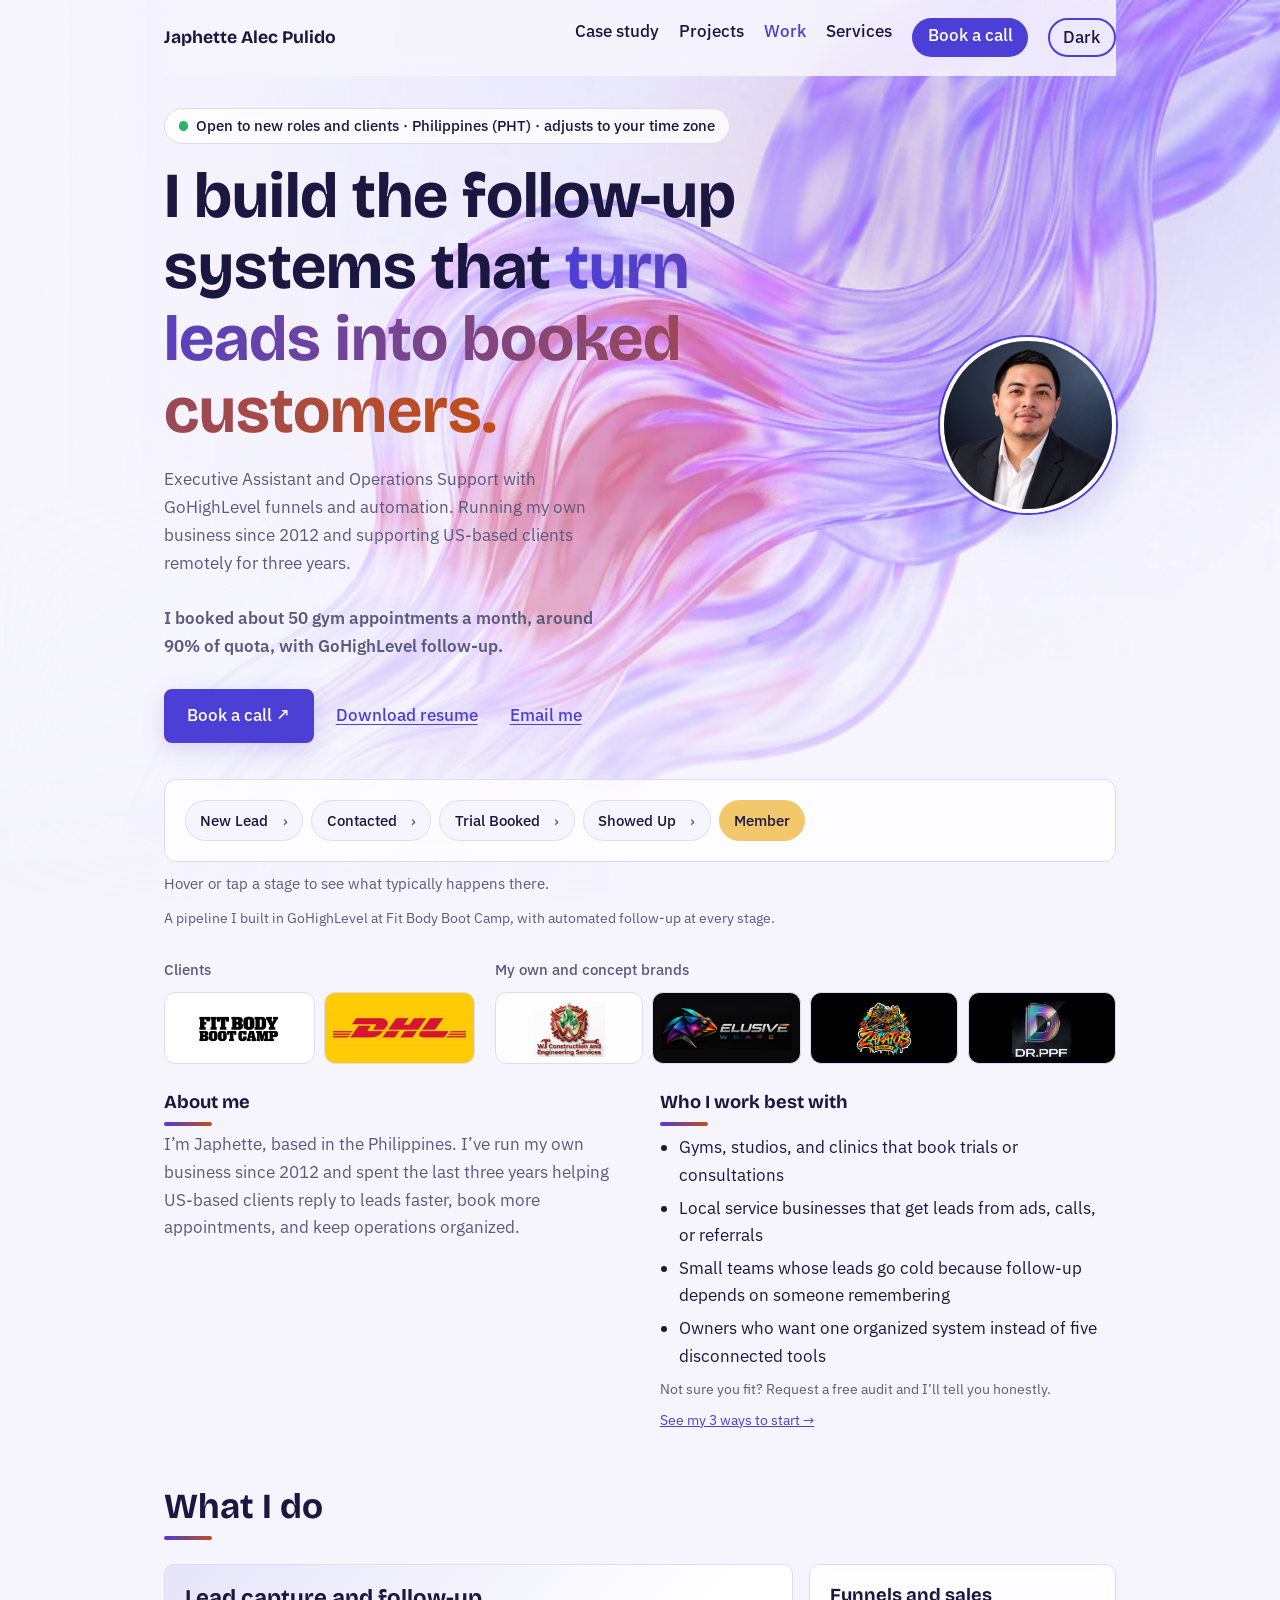
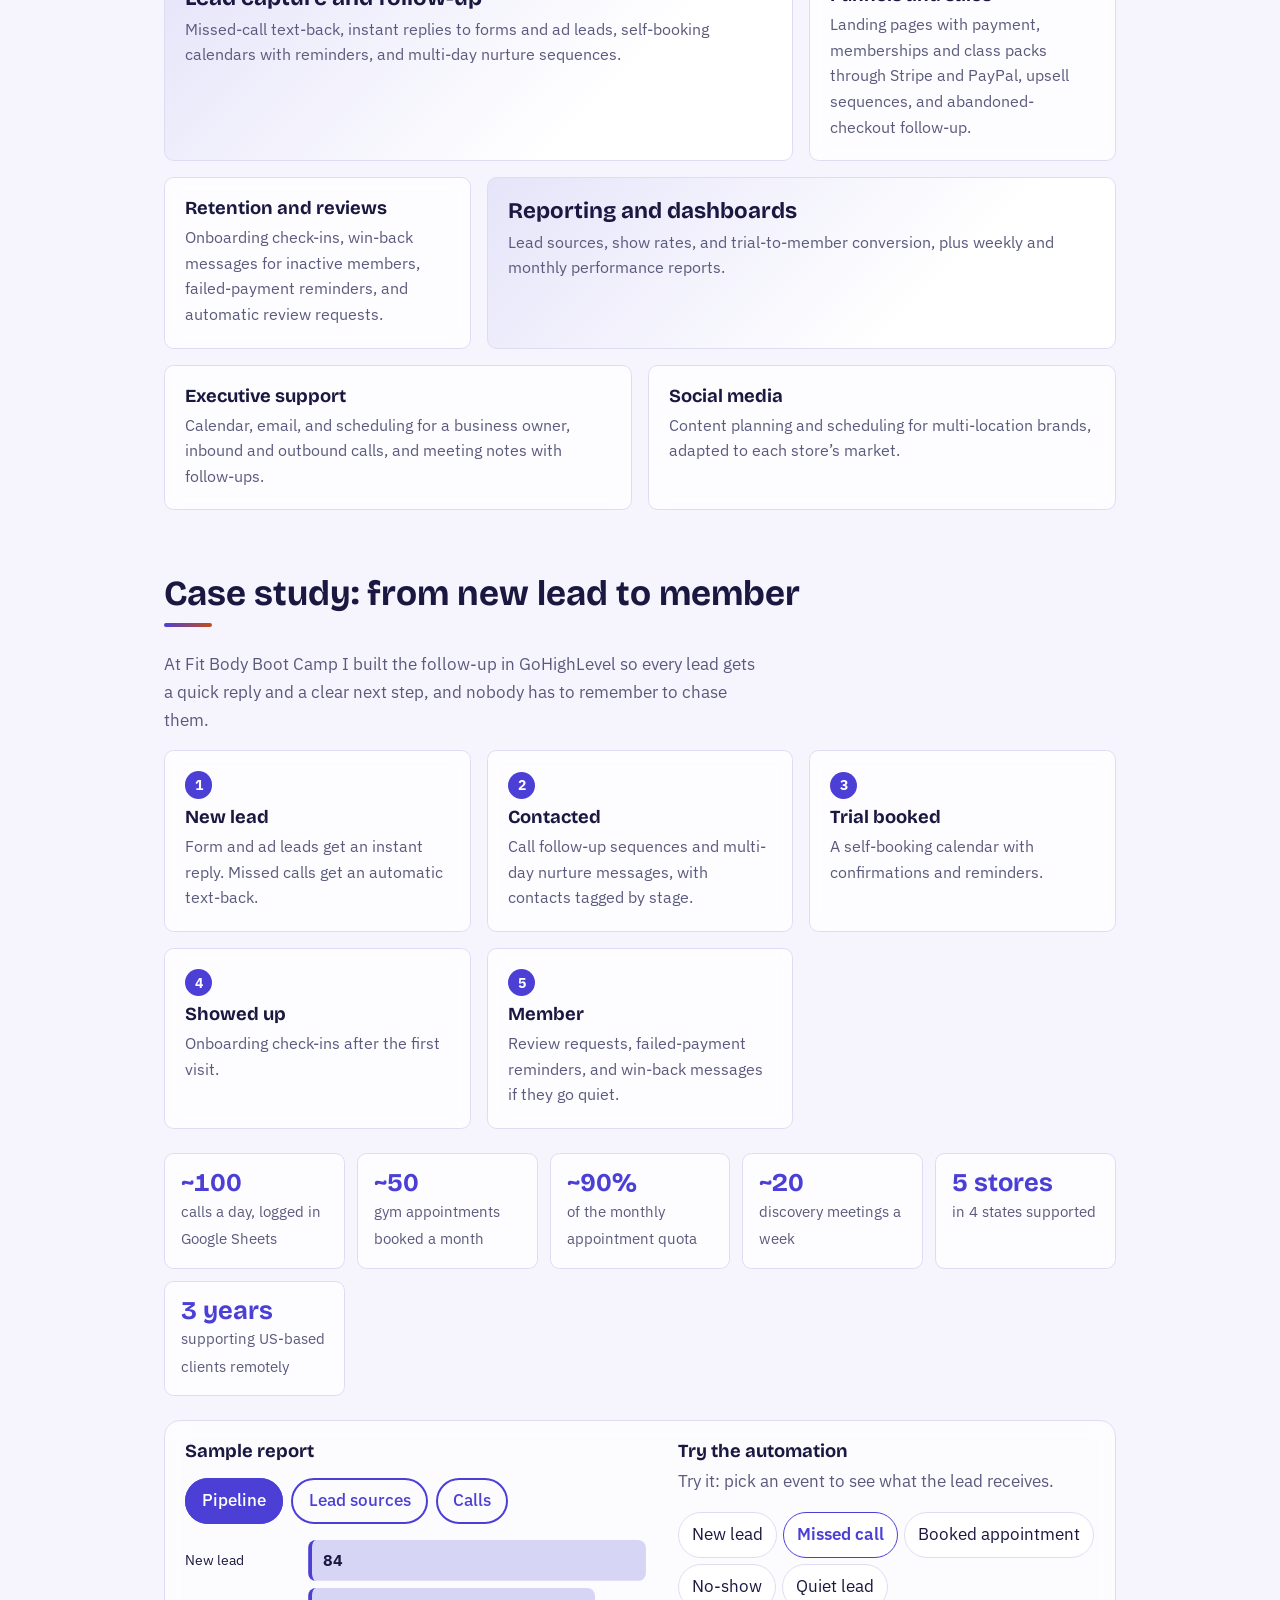
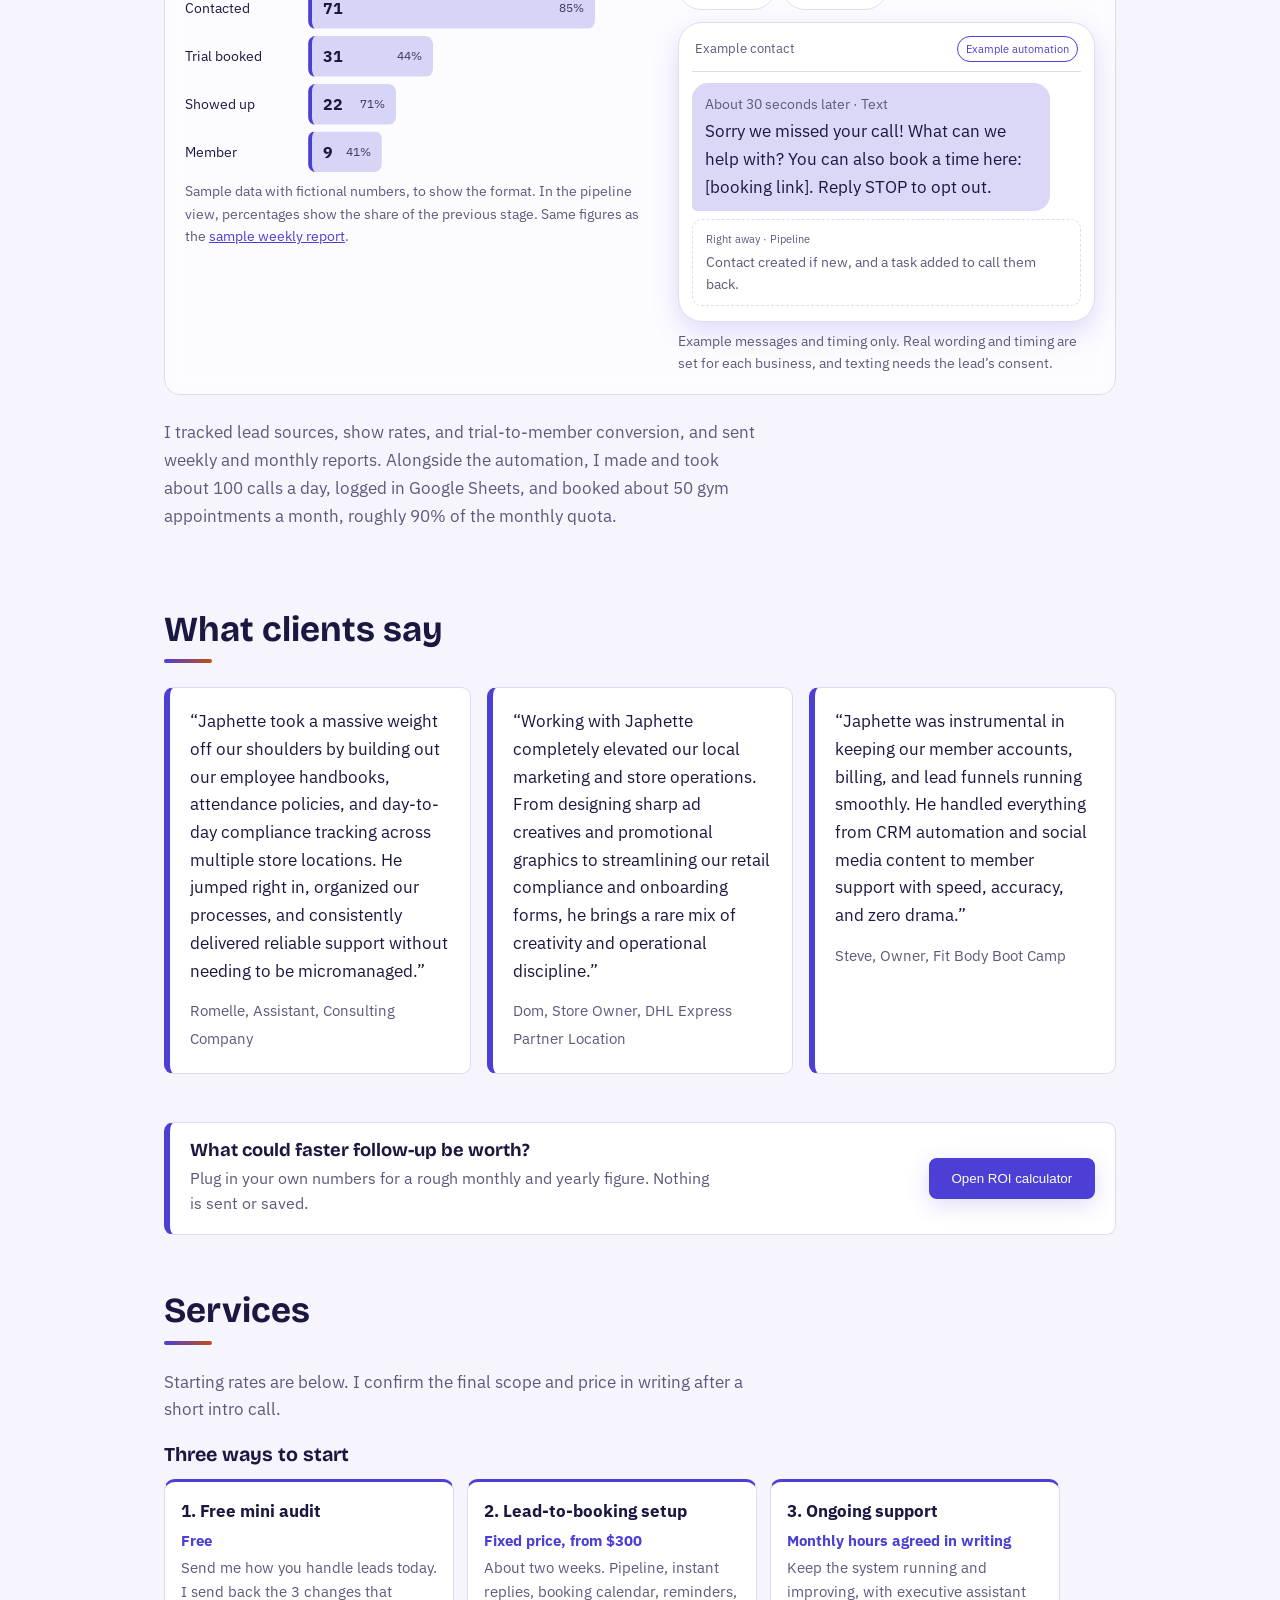
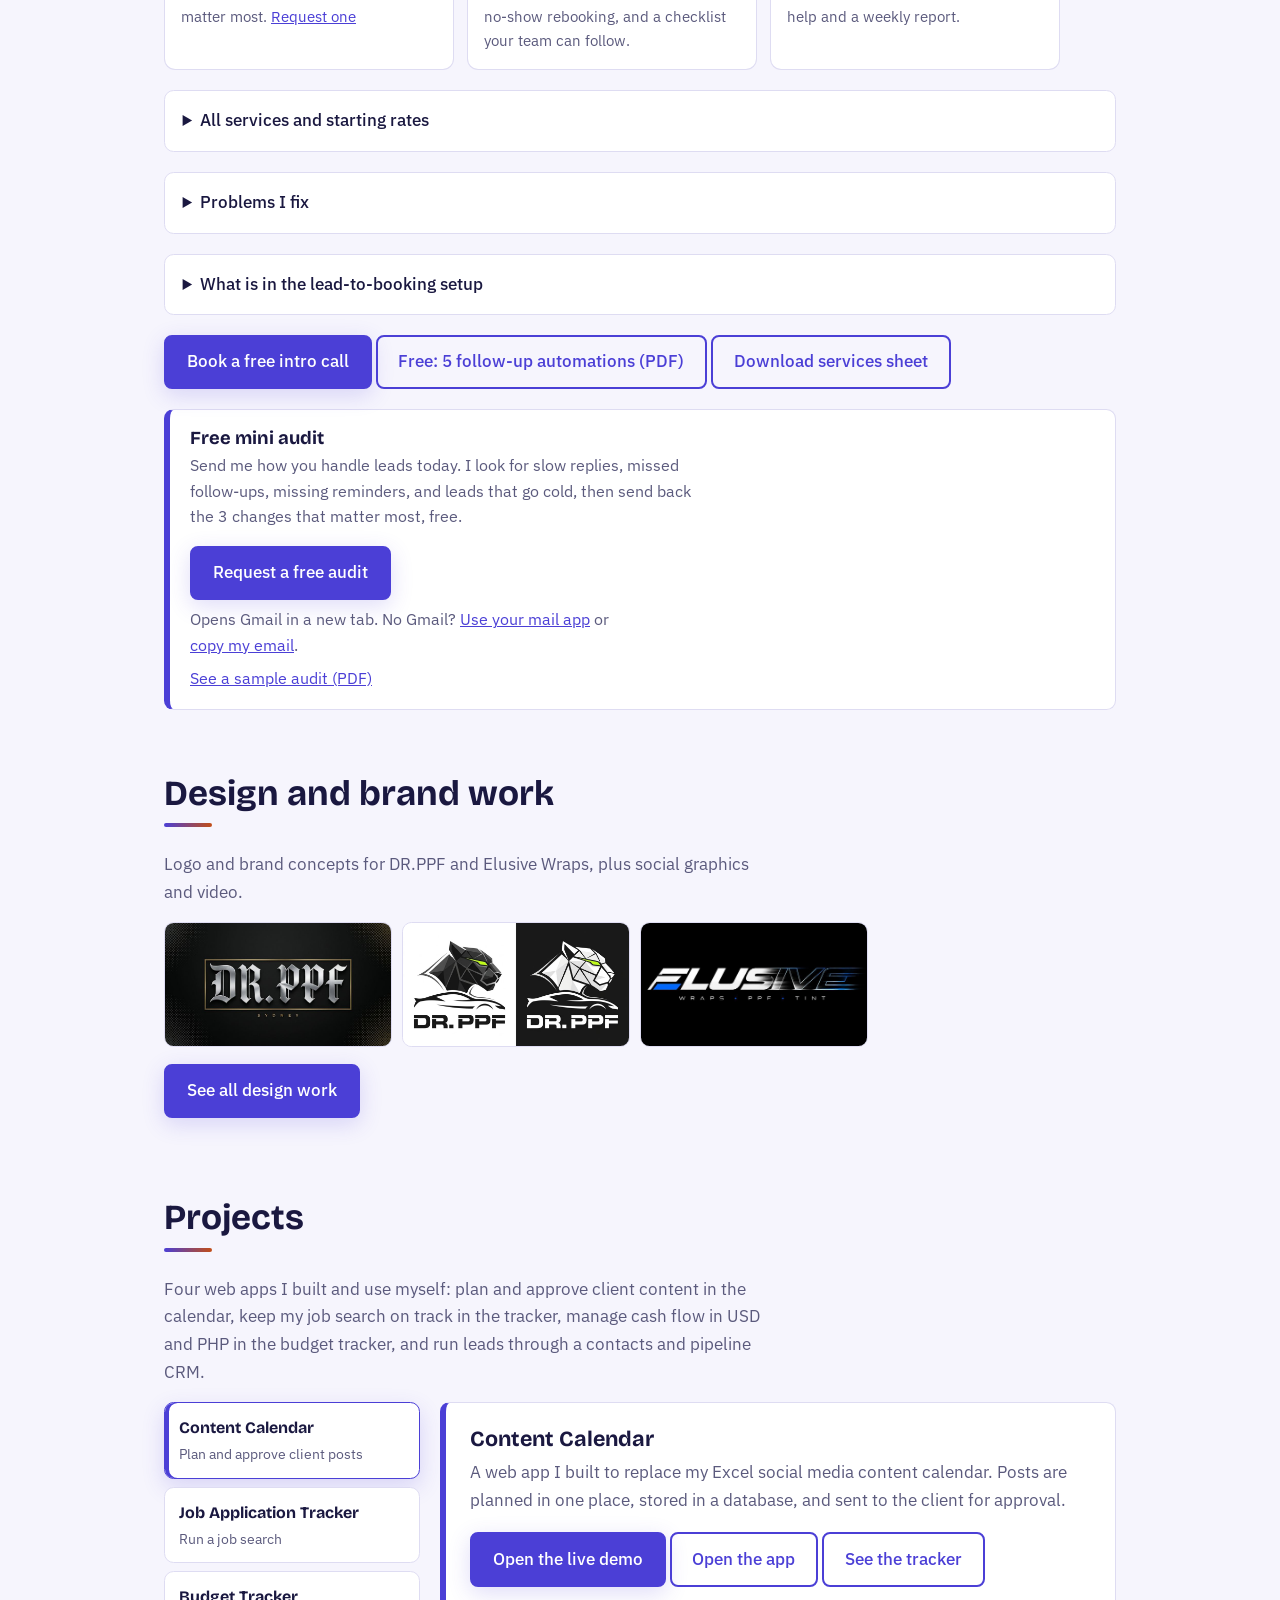
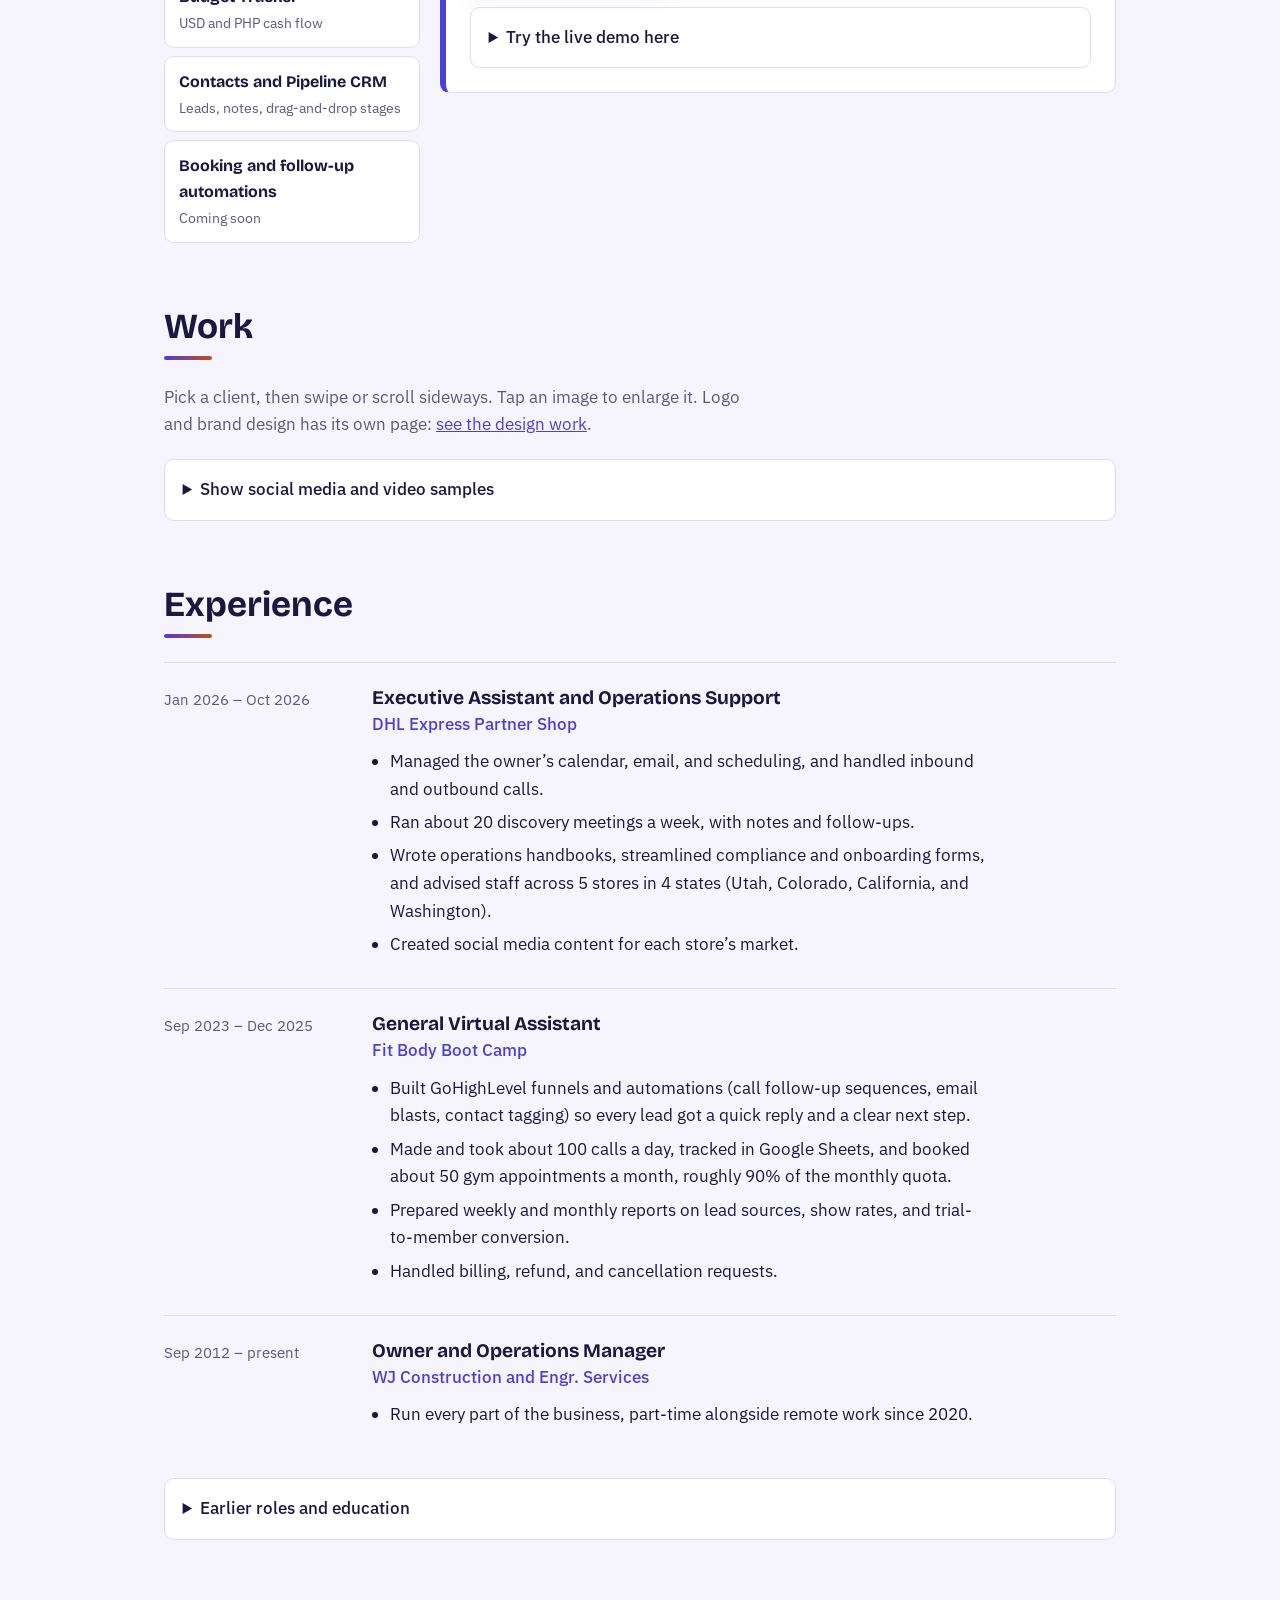
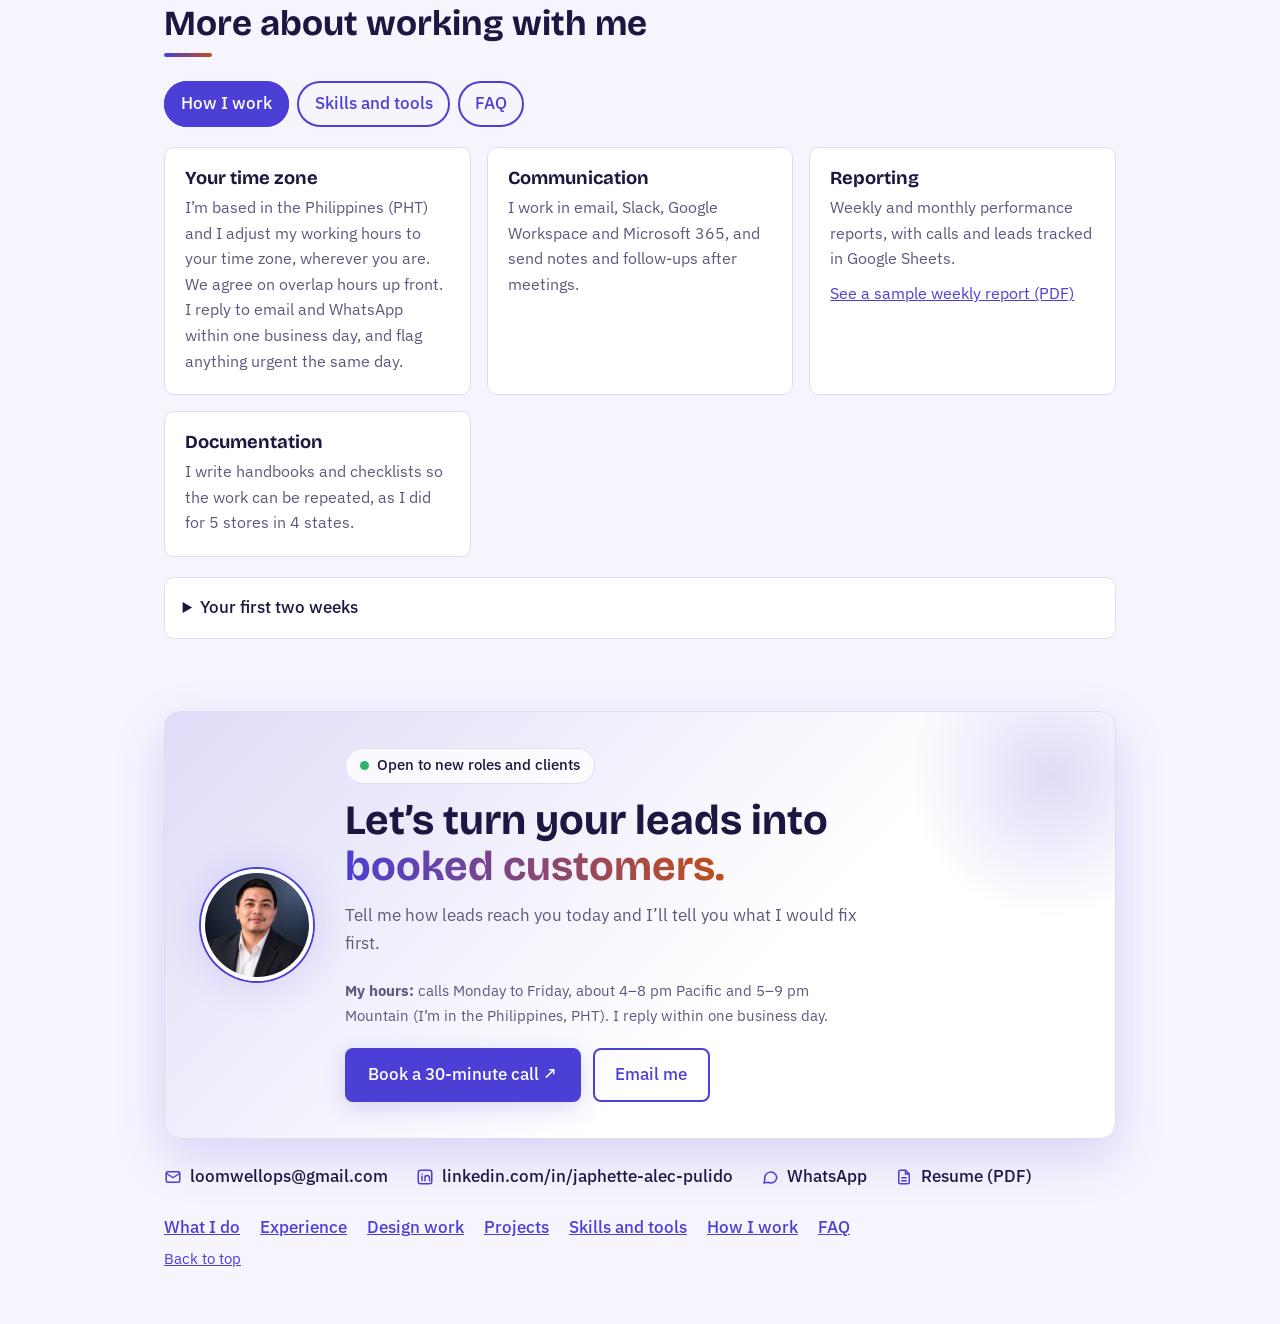
==== commit b0b8517f: "Add files via upload" ====
--- a/index.html
+++ b/index.html
@@ -3,6 +3,7 @@
 <head>
 <meta charset="utf-8">
 <meta name="viewport" content="width=device-width, initial-scale=1">
+<script>if(innerWidth<700&&!location.search.includes("full"))location.replace("m.html")</script>
 <title>Japhette Alec Pulido | Executive Assistant &amp; GoHighLevel Automation</title>
 <meta name="theme-color" content="#4b3fd6">
 <script>(function(){var r=document.documentElement;r.className+=" js";var s=null;try{s=localStorage.getItem("theme")}catch(e){}if(s!=="dark"&&s!=="light"){s=window.matchMedia&&matchMedia("(prefers-color-scheme:dark)").matches?"dark":"light"}r.setAttribute("data-theme",s)})();</script>
@@ -21,7 +22,7 @@
 <meta name="twitter:card" content="summary_large_image">
 <meta name="twitter:image" content="https://loomwell-ops.github.io/og-image.jpg">
 <link rel="apple-touch-icon" href="apple-touch-icon.png">
-<link rel="icon" href="data:image/svg+xml,%3Csvg xmlns=%27http://www.w3.org/2000/svg%27 viewBox=%270 0 100 100%27%3E%3Crect width=%27100%27 height=%27100%27 rx=%2722%27 fill=%27%234b3fd6%27/%3E%3Ctext x=%2750%27 y=%2768%27 font-size=%2756%27 text-anchor=%27middle%27 fill=%27white%27 font-family=%27sans-serif%27 font-weight=%27bold%27%3EJP%3C/text%3E%3C/svg%3E">
+<link rel="icon" href="/favicon.png">
 <link rel="preconnect" href="https://fonts.googleapis.com">
 <link rel="preconnect" href="https://fonts.gstatic.com" crossorigin>
 <link href="https://fonts.googleapis.com/css2?family=Bricolage+Grotesque:opsz,wght@12..96,500;12..96,700&family=IBM+Plex+Sans:wght@400;500&display=swap" rel="stylesheet" media="print" onload="this.media='all'">
@@ -294,7 +295,6 @@
 @media (prefers-reduced-motion:reduce){.glide>.gp{transition:none!important}}
 @media print{.hp[hidden],.pdetail .proj[hidden]{display:block!important}.hubtabs,.plist,.calcbar,#roi{display:none!important}.split,.live,.duo{display:block}}
 </style>
-<link rel="stylesheet" href="spatial.css">
 </head>
 <body>
 <div class="bg" aria-hidden="true"></div>
@@ -683,6 +683,5 @@
 })();
 </script>
 <script data-goatcounter="https://loomwell-ops.goatcounter.com/count" async src="https://gc.zgo.at/count.js"></script>
-<script src="spatial.js" defer></script>
 </body>
 </html>
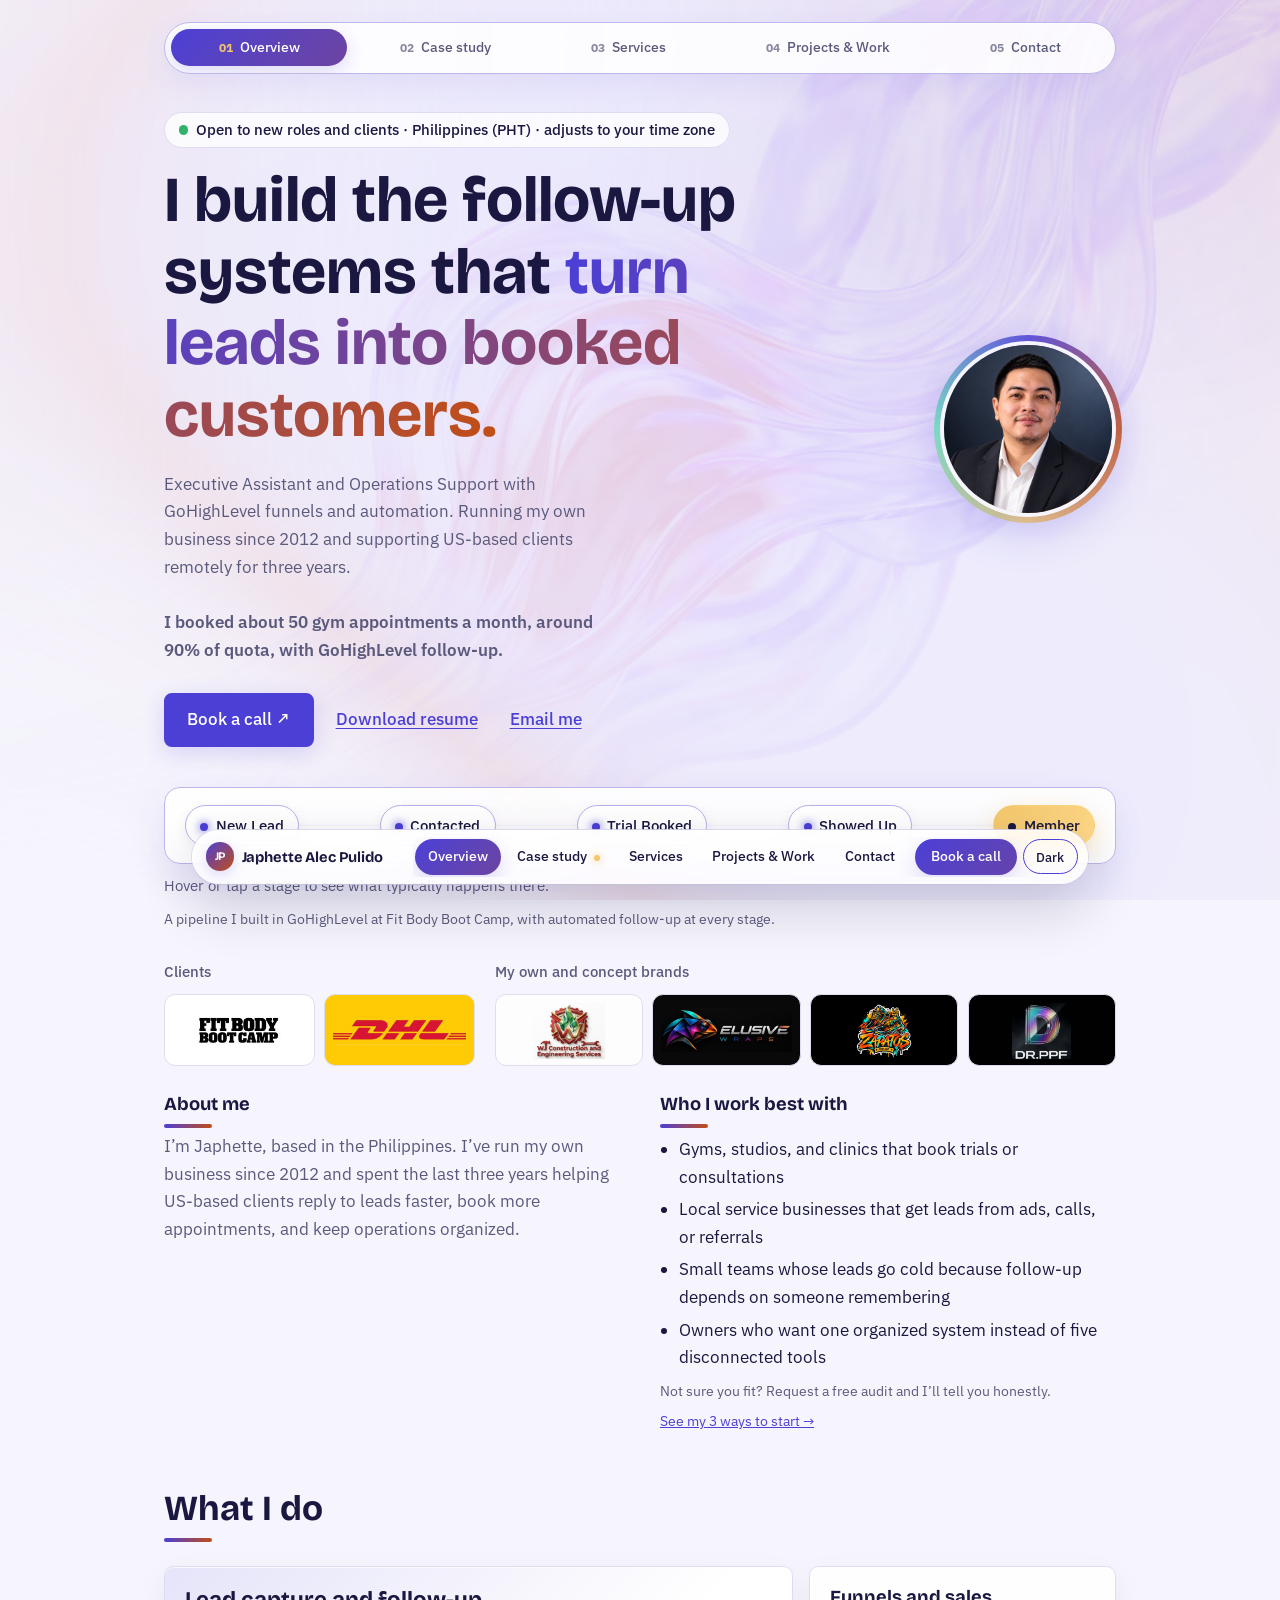
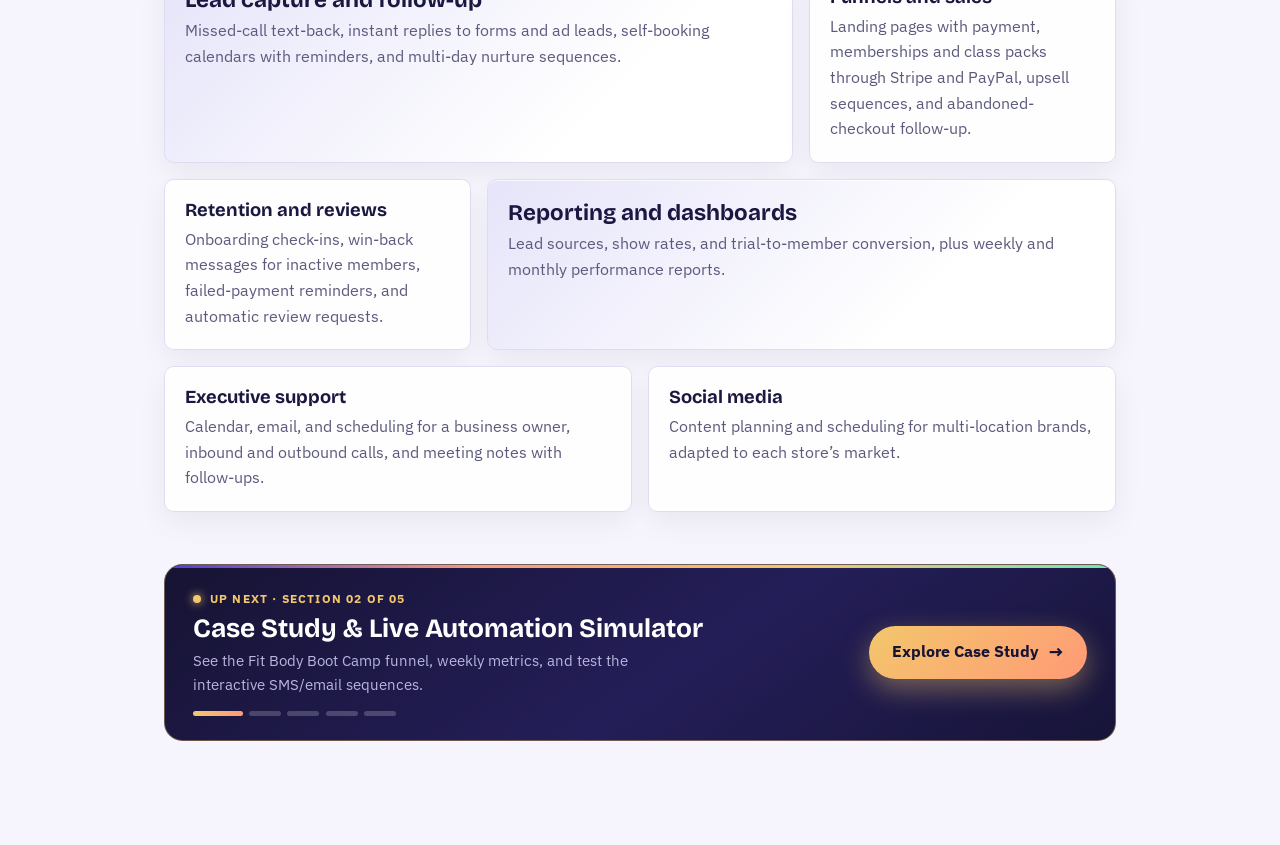
==== commit 665d2c47: "Add files via upload" ====
--- a/index.html
+++ b/index.html
@@ -295,6 +295,7 @@
 @media (prefers-reduced-motion:reduce){.glide>.gp{transition:none!important}}
 @media print{.hp[hidden],.pdetail .proj[hidden]{display:block!important}.hubtabs,.plist,.calcbar,#roi{display:none!important}.split,.live,.duo{display:block}}
 </style>
+<link rel="stylesheet" href="spatial.css">
 </head>
 <body>
 <div class="bg" aria-hidden="true"></div>
@@ -683,5 +684,6 @@
 })();
 </script>
 <script data-goatcounter="https://loomwell-ops.goatcounter.com/count" async src="https://gc.zgo.at/count.js"></script>
+<script src="spatial.js" defer></script>
 </body>
 </html>
--- a/spatial.css
+++ b/spatial.css
@@ -0,0 +1,779 @@
+/* ==========================================================================
+   LOOMWELL OPS — SPATIAL GLASS DECK (v4: Clear Wayfinding + All-In Craft)
+   Drop-in visual & layout engine for index.html, design.html, and 404.html
+   ========================================================================== */
+
+:root {
+  --monolith-bg: linear-gradient(145deg, #161333 0%, #241e58 55%, #171438 100%);
+  --monolith-ink: #f4f3ff;
+  --monolith-muted: #b8b5df;
+  --monolith-line: rgba(156, 147, 255, .28);
+  --glass-bg: color-mix(in srgb, var(--surface) 88%, transparent);
+  --glass-rim: rgba(255, 255, 255, .76);
+  --dock-bg: color-mix(in srgb, var(--surface) 84%, transparent);
+  --dock-shadow: 0 22px 54px rgba(26, 24, 64, .20), 0 0 0 1px color-mix(in srgb, var(--line) 85%, transparent), inset 0 1px 0 rgba(255, 255, 255, .88);
+}
+
+:root[data-theme="dark"] {
+  --glass-bg: color-mix(in srgb, var(--surface) 82%, transparent);
+  --glass-rim: rgba(255, 255, 255, .15);
+  --dock-bg: color-mix(in srgb, #141130 84%, transparent);
+  --dock-shadow: 0 26px 64px rgba(0, 0, 0, .6), 0 0 0 1px rgba(156, 147, 255, .25), inset 0 1px 0 rgba(255, 255, 255, .16);
+}
+
+/* ---- 1. Full-Viewport WebGL Caustic Light Canvas ---- */
+#caustic-gl {
+  position: fixed;
+  inset: 0;
+  width: 100vw;
+  height: 100vh;
+  z-index: -2;
+  pointer-events: none;
+  display: block;
+}
+html.has-gl .bg { opacity: .22; transition: opacity .6s ease; }
+html.has-gl[data-theme="dark"] .bg { opacity: .16; }
+html.has-gl body::before { opacity: .30; }
+
+/* ---- 2. Top Portfolio Quick-Jump Stepper (Instant Clarity Above Fold) ---- */
+.deck-stepper {
+  display: flex;
+  align-items: center;
+  gap: .35rem;
+  overflow-x: auto;
+  scrollbar-width: none;
+  padding: .4rem;
+  margin: .85rem 0 .4rem;
+  border-radius: 999px;
+  border: 1px solid color-mix(in srgb, var(--accent) 24%, var(--line));
+  background: var(--glass-bg);
+  box-shadow: 0 10px 28px color-mix(in srgb, var(--glow) 45%, transparent), inset 0 1px 0 var(--glass-rim);
+}
+.deck-stepper::-webkit-scrollbar { display: none; }
+.deck-stepper button {
+  flex: 1 0 auto;
+  font: inherit;
+  font-size: .86rem;
+  font-weight: 500;
+  color: var(--muted);
+  background: transparent;
+  border: 0;
+  border-radius: 999px;
+  padding: .46rem .9rem;
+  cursor: pointer;
+  display: inline-flex;
+  align-items: center;
+  justify-content: center;
+  gap: .45rem;
+  white-space: nowrap;
+  transition: color .2s ease, background .2s ease, box-shadow .2s ease;
+}
+.deck-stepper button em {
+  font-style: normal;
+  font-size: .74rem;
+  font-weight: 700;
+  font-variant-numeric: tabular-nums;
+  opacity: .72;
+}
+.deck-stepper button:hover {
+  color: var(--ink);
+  background: color-mix(in srgb, var(--accent) 10%, transparent);
+}
+.deck-stepper button.on {
+  color: #fff;
+  background: linear-gradient(135deg, var(--accent), color-mix(in srgb, var(--accent) 72%, var(--g2)));
+  box-shadow: 0 6px 18px var(--glow);
+}
+.deck-stepper button.on em { opacity: 1; color: var(--mark); }
+
+/* ---- 3. Spatial App-Deck Mode ---- */
+body.deck-mode main#main {
+  min-height: calc(100vh - 6rem);
+  padding-bottom: 6.5rem;
+}
+body.deck-mode .deck-view[hidden] { display: none !important; }
+@keyframes deckEnter {
+  from { opacity: 0; filter: blur(8px); transform: translateY(14px) scale(.988); }
+  to   { opacity: 1; filter: none; transform: none; }
+}
+body.deck-mode .deck-view.deck-active {
+  animation: deckEnter .42s cubic-bezier(.22, 1, .36, 1) both;
+}
+body.deck-mode .deck-view > section:first-child { padding-top: 1.5rem; }
+body.deck-mode footer#contact { margin-top: 1.5rem; padding-bottom: 1.5rem; }
+
+/* ---- 4. UNMISSABLE "UP NEXT" SPOTLIGHT CARD (.deck-foot) ---- */
+@keyframes arrowNudge {
+  0%, 100% { transform: translateX(0); }
+  50% { transform: translateX(5px); }
+}
+@keyframes nextRimPulse {
+  0%, 100% { box-shadow: 0 22px 54px rgba(19, 17, 43, .36), 0 0 0 1px rgba(243, 199, 107, .42), 0 0 28px var(--glow); }
+  50%      { box-shadow: 0 24px 60px rgba(19, 17, 43, .44), 0 0 0 2px rgba(255, 154, 118, .75), 0 0 42px var(--glow); }
+}
+.deck-foot {
+  position: relative;
+  overflow: hidden;
+  display: grid;
+  grid-template-columns: 1fr auto;
+  gap: 1.1rem 1.75rem;
+  align-items: center;
+  margin-top: 2.75rem;
+  padding: 1.5rem 1.75rem;
+  border-radius: 1.15rem;
+  background: var(--monolith-bg);
+  color: var(--monolith-ink);
+  border: 1px solid rgba(243, 199, 107, .38);
+  cursor: pointer;
+  animation: nextRimPulse 3.6s ease-in-out infinite;
+  transition: transform .25s cubic-bezier(.22, 1, .36, 1), border-color .25s ease;
+}
+.deck-foot::before {
+  content: "";
+  position: absolute;
+  top: 0;
+  left: 0;
+  right: 0;
+  height: 3px;
+  background: linear-gradient(90deg, var(--accent), #ff9a76, var(--mark), #6ee7b7);
+  pointer-events: none;
+}
+.deck-foot:hover {
+  transform: translateY(-3px);
+  border-color: var(--mark);
+}
+.deck-foot-info {
+  display: grid;
+  gap: .3rem;
+}
+.deck-eyebrow {
+  display: inline-flex;
+  align-items: center;
+  gap: .55rem;
+  font-size: .74rem;
+  font-weight: 700;
+  letter-spacing: .1em;
+  text-transform: uppercase;
+  color: var(--mark);
+}
+.deck-eyebrow::before {
+  content: "";
+  width: .5rem;
+  height: .5rem;
+  border-radius: 50%;
+  background: var(--mark);
+  box-shadow: 0 0 10px var(--mark);
+}
+.deck-next-title {
+  font-family: "Bricolage Grotesque", "IBM Plex Sans", sans-serif;
+  font-size: clamp(1.25rem, 3vw, 1.65rem);
+  font-weight: 700;
+  line-height: 1.15;
+  color: #fff;
+}
+.deck-next-sub {
+  font-size: .92rem;
+  color: var(--monolith-muted);
+  max-width: 52ch;
+}
+.deck-prog {
+  display: flex;
+  gap: .4rem;
+  margin-top: .55rem;
+}
+.deck-prog button {
+  all: unset;
+  box-sizing: border-box;
+  cursor: pointer;
+  height: 5px;
+  width: 2rem;
+  border-radius: 999px;
+  background: rgba(255, 255, 255, .2);
+  transition: background .25s ease, width .25s ease;
+}
+.deck-prog button:hover { background: rgba(255, 255, 255, .55); }
+.deck-prog button.done { background: rgba(156, 147, 255, .75); }
+.deck-prog button.now  { width: 3.1rem; background: linear-gradient(90deg, var(--mark), #ff9a76); }
+
+.deck-next {
+  font: inherit;
+  font-weight: 700;
+  font-size: .98rem;
+  cursor: pointer;
+  display: inline-flex;
+  align-items: center;
+  gap: .55rem;
+  padding: .85rem 1.45rem;
+  border-radius: 999px;
+  border: 0;
+  background: linear-gradient(135deg, var(--mark) 0%, #ff9a76 100%);
+  color: #161333;
+  box-shadow: 0 10px 28px rgba(243, 199, 107, .42);
+  white-space: nowrap;
+  transition: transform .22s cubic-bezier(.22, 1, .36, 1), box-shadow .22s ease;
+}
+.deck-next:hover {
+  transform: scale(1.04);
+  box-shadow: 0 14px 34px rgba(255, 154, 118, .55);
+}
+.deck-next .arr {
+  display: inline-block;
+  font-size: 1.15em;
+  line-height: 1;
+  animation: arrowNudge 1.5s ease-in-out infinite;
+}
+
+@media (max-width: 44rem) {
+  .deck-foot {
+    grid-template-columns: 1fr;
+    padding: 1.25rem;
+  }
+  .deck-next {
+    justify-content: center;
+    width: 100%;
+  }
+}
+
+/* ---- 5. Floating Spatial Glass Bottom Dock ---- */
+body.has-dock { padding-top: .5rem; }
+body.has-dock footer#contact { padding-bottom: 7rem; }
+body.deck-mode.has-dock footer#contact { padding-bottom: 1.5rem; }
+body.has-dock #stick { display: none !important; }
+
+nav.dock {
+  position: fixed !important;
+  top: auto !important;
+  bottom: max(1rem, env(safe-area-inset-bottom));
+  left: 50%;
+  transform: translateX(-50%);
+  z-index: 60;
+  width: min(calc(100vw - 1.5rem), 56rem);
+  padding: .45rem .55rem .45rem .85rem !important;
+  border-radius: 999px;
+  border: 0 !important;
+  background: var(--dock-bg) !important;
+  -webkit-backdrop-filter: blur(18px) saturate(155%) !important;
+  backdrop-filter: blur(18px) saturate(155%) !important;
+  box-shadow: var(--dock-shadow);
+  flex-wrap: nowrap !important;
+  gap: .5rem !important;
+}
+nav.dock b {
+  font-size: .92rem;
+  white-space: nowrap;
+  display: inline-flex;
+  align-items: center;
+  gap: .45rem;
+  letter-spacing: -.01em;
+  cursor: pointer;
+}
+nav.dock b::before {
+  content: "JP";
+  display: inline-grid;
+  place-items: center;
+  width: 1.8rem;
+  height: 1.8rem;
+  border-radius: 50%;
+  font-size: .72rem;
+  font-weight: 700;
+  color: #fff;
+  background: linear-gradient(135deg, var(--accent), var(--g2));
+  box-shadow: 0 4px 14px var(--glow);
+  flex: none;
+}
+nav.dock > div {
+  position: relative;
+  display: flex;
+  align-items: center;
+  gap: .2rem;
+  flex-wrap: nowrap;
+  overflow-x: auto;
+  scrollbar-width: none;
+  padding: .1rem;
+}
+nav.dock > div::-webkit-scrollbar { display: none; }
+
+nav.dock a,
+nav.dock .dock-tab {
+  position: relative;
+  z-index: 1;
+  font: inherit;
+  font-weight: 500;
+  font-size: .88rem;
+  padding: .4rem .82rem;
+  border-radius: 999px;
+  border: 0;
+  background: transparent;
+  color: var(--ink);
+  text-decoration: none;
+  white-space: nowrap;
+  cursor: pointer;
+  transition: color .2s ease;
+}
+nav.dock a:hover,
+nav.dock .dock-tab:hover { color: var(--accent); }
+nav.dock a.on,
+nav.dock .dock-tab.on { color: var(--accent-ink) !important; }
+
+/* Breathing "Next" highlight dot on the next dock tab */
+nav.dock .dock-tab.is-next::after {
+  content: "";
+  display: inline-block;
+  width: 6px;
+  height: 6px;
+  border-radius: 50%;
+  background: var(--mark);
+  box-shadow: 0 0 8px var(--mark);
+  margin-left: .4rem;
+  vertical-align: middle;
+}
+
+nav.dock a.cta {
+  padding: .42rem 1rem;
+  background: linear-gradient(135deg, var(--accent), color-mix(in srgb, var(--accent) 78%, var(--g2)));
+  color: #fff !important;
+  box-shadow: 0 6px 20px var(--glow);
+  margin-left: .25rem;
+}
+nav.dock #theme {
+  position: relative;
+  z-index: 1;
+  padding: .34rem .78rem;
+  font-size: .84rem;
+  border-width: 1.5px;
+  white-space: nowrap;
+  margin-left: .15rem;
+}
+.dock-pill {
+  position: absolute;
+  top: 0;
+  left: 0;
+  border-radius: 999px;
+  background: linear-gradient(135deg, var(--accent), color-mix(in srgb, var(--accent) 72%, var(--g2)));
+  box-shadow: 0 6px 18px var(--glow);
+  z-index: 0;
+  pointer-events: none;
+  opacity: 0;
+}
+.dock-pill.ready { opacity: 1; }
+
+@media (max-width: 52rem) {
+  nav.dock {
+    width: calc(100vw - 1rem);
+    padding: .38rem .45rem !important;
+    bottom: max(.65rem, env(safe-area-inset-bottom));
+  }
+  nav.dock b { font-size: 0; gap: 0; }
+  nav.dock a, nav.dock .dock-tab { padding: .34rem .62rem; font-size: .82rem; }
+  nav.dock a.cta { padding: .36rem .78rem; }
+  nav.dock #theme { padding: .28rem .6rem; font-size: .8rem; }
+}
+
+/* ---- 6. Prismatic Rotating Halo on Hero Portrait ---- */
+@keyframes haloSpin { to { transform: rotate(360deg); } }
+.hero-ph { position: relative; display: grid; place-items: center; }
+.hero-ph::after {
+  content: "";
+  position: absolute;
+  inset: -6px;
+  border-radius: 50%;
+  background: conic-gradient(from 0deg, var(--accent), var(--g2), var(--mark), #6ee7b7, var(--accent));
+  z-index: 0;
+  animation: haloSpin 10s linear infinite;
+  opacity: .85;
+}
+.hero-ph .photo {
+  position: relative;
+  z-index: 1;
+  border: 4px solid var(--bg) !important;
+  box-shadow: 0 16px 44px var(--glow) !important;
+}
+
+/* ---- 7. Live-Executing SVG Automation Pipeline ---- */
+.pipe-wrap { position: relative; margin: 1.25rem 0 0; }
+.pipe-svg {
+  position: absolute;
+  inset: 0;
+  width: 100%;
+  height: 100%;
+  pointer-events: none;
+  z-index: 0;
+  overflow: visible;
+}
+.pipe-track-base {
+  fill: none;
+  stroke: color-mix(in srgb, var(--accent) 26%, var(--line));
+  stroke-width: 2;
+}
+.pipe-track-glow {
+  fill: none;
+  stroke: url(#pipeGrad);
+  stroke-width: 2.5;
+  stroke-linecap: round;
+  stroke-dasharray: 48 260;
+  animation: pipeFlow 3.4s linear infinite;
+}
+@keyframes pipeFlow {
+  from { stroke-dashoffset: 308; }
+  to   { stroke-dashoffset: 0; }
+}
+.pipe {
+  position: relative;
+  z-index: 1;
+  background: var(--glass-bg) !important;
+  -webkit-backdrop-filter: blur(12px);
+  backdrop-filter: blur(12px);
+  border: 1px solid color-mix(in srgb, var(--accent) 24%, var(--line)) !important;
+  box-shadow: 0 14px 36px color-mix(in srgb, var(--glow) 60%, transparent), inset 0 1px 0 var(--glass-rim);
+  justify-content: space-between;
+  padding: 1.05rem 1.25rem !important;
+  border-radius: 1rem !important;
+}
+.pipe li {
+  position: relative;
+  z-index: 2;
+  background: var(--surface) !important;
+  border: 1px solid color-mix(in srgb, var(--accent) 28%, var(--line)) !important;
+  box-shadow: 0 4px 14px rgba(0, 0, 0, .06);
+  transition: transform .25s cubic-bezier(.22, 1, .36, 1), border-color .25s ease, box-shadow .25s ease;
+}
+.pipe li::before {
+  content: "";
+  display: inline-block;
+  width: .5rem;
+  height: .5rem;
+  border-radius: 50%;
+  margin-right: .45rem;
+  background: var(--accent);
+  box-shadow: 0 0 10px var(--accent);
+  vertical-align: middle;
+}
+.pipe li:not(:last-child)::after { content: none !important; }
+.pipe li:hover, .pipe li.on {
+  transform: translateY(-2px);
+  border-color: var(--accent) !important;
+  box-shadow: 0 10px 24px var(--glow);
+}
+.pipe li:last-child {
+  background: linear-gradient(135deg, var(--mark), #ffd98a) !important;
+  color: #1a1840 !important;
+  border-color: transparent !important;
+  box-shadow: 0 8px 24px rgba(243, 199, 107, .42);
+}
+.pipe li:last-child::before { background: #1a1840; box-shadow: none; }
+@media (max-width: 40rem) { .pipe-svg { display: none; } }
+
+/* ---- 8. Open Hairline Architecture (Stats & Experience) ---- */
+.stats {
+  gap: 0 !important;
+  border-top: 1px solid color-mix(in srgb, var(--line) 80%, transparent);
+  border-bottom: 1px solid color-mix(in srgb, var(--line) 80%, transparent);
+  padding: .35rem 0 !important;
+  background: transparent !important;
+}
+.stats li {
+  background: transparent !important;
+  border: 0 !important;
+  border-radius: 0 !important;
+  box-shadow: none !important;
+  -webkit-backdrop-filter: none !important;
+  backdrop-filter: none !important;
+  padding: 1.15rem 1rem !important;
+  position: relative;
+}
+.stats li:hover { transform: none !important; box-shadow: none !important; }
+.stats li::after {
+  content: "";
+  position: absolute;
+  right: 0;
+  top: 22%;
+  bottom: 22%;
+  width: 1px;
+  background: color-mix(in srgb, var(--line) 75%, transparent);
+}
+.stats li:last-child::after { display: none; }
+.stats b {
+  font-size: clamp(1.85rem, 3.6vw, 2.45rem) !important;
+  letter-spacing: -.03em;
+  background: linear-gradient(120deg, var(--accent), var(--g2));
+  -webkit-background-clip: text;
+  background-clip: text;
+  color: transparent !important;
+}
+.job {
+  border-top: 1px solid color-mix(in srgb, var(--line) 75%, transparent) !important;
+  padding: 1.5rem 0 !important;
+}
+.job time {
+  font-variant-numeric: tabular-nums;
+  letter-spacing: .02em;
+  text-transform: uppercase;
+  font-size: .82rem !important;
+  font-weight: 500;
+}
+
+/* ---- 9. Spatial Glass Cards + 3D Tilt + Holographic Glare ---- */
+.bento > div,
+.tiers li,
+.proj,
+.quotes blockquote,
+.callout,
+.grid.steps > div,
+.faq details,
+.fold {
+  position: relative;
+  overflow: hidden;
+  background: var(--glass-bg);
+  -webkit-backdrop-filter: none !important;
+  backdrop-filter: none !important;
+  box-shadow: 0 10px 30px rgba(19, 17, 43, .06), inset 0 1px 0 var(--glass-rim);
+}
+:root[data-theme="dark"] .bento > div,
+:root[data-theme="dark"] .tiers li,
+:root[data-theme="dark"] .proj,
+:root[data-theme="dark"] .quotes blockquote,
+:root[data-theme="dark"] .callout,
+:root[data-theme="dark"] .grid.steps > div {
+  box-shadow: 0 14px 36px rgba(0, 0, 0, .28), inset 0 1px 0 var(--glass-rim);
+}
+
+.tilt-card {
+  transition: transform .22s cubic-bezier(.22, 1, .36, 1), border-color .25s ease, box-shadow .25s ease !important;
+}
+.tilt-card::after {
+  content: "";
+  position: absolute;
+  inset: 0;
+  pointer-events: none;
+  border-radius: inherit;
+  opacity: 0;
+  transition: opacity .3s ease;
+  background: radial-gradient(
+    260px circle at var(--mx, 50%) var(--my, 50%),
+    color-mix(in srgb, var(--accent) 16%, rgba(255, 255, 255, .24)),
+    color-mix(in srgb, var(--g2) 8%, transparent) 44%,
+    transparent 70%
+  );
+}
+:root[data-theme="light"] .tilt-card::after {
+  background: radial-gradient(
+    260px circle at var(--mx, 50%) var(--my, 50%),
+    rgba(75, 63, 214, .10),
+    rgba(194, 78, 23, .05) 45%,
+    transparent 72%
+  );
+}
+@media (hover: hover) {
+  .tilt-card:hover {
+    transform: perspective(1000px) rotateX(var(--rx, 0deg)) rotateY(var(--ry, 0deg)) translateY(-3px) !important;
+    border-color: color-mix(in srgb, var(--accent) 75%, var(--g2)) !important;
+    box-shadow: 0 18px 42px var(--glow), inset 0 1px 0 var(--glass-rim) !important;
+  }
+  .tilt-card:hover::after { opacity: 1; }
+}
+.btn.main {
+  transition: transform .2s cubic-bezier(.22, 1, .36, 1), box-shadow .25s ease !important;
+}
+
+/* ---- 10. Three Dark Metallic Obsidian-Indigo Monolith Anchors ---- */
+.tiers li:nth-child(2) {
+  background: var(--monolith-bg) !important;
+  color: var(--monolith-ink) !important;
+  border: 1px solid var(--monolith-line) !important;
+  border-top: 3px solid var(--mark) !important;
+  box-shadow: 0 22px 54px rgba(19, 17, 43, .34), 0 0 32px color-mix(in srgb, var(--accent) 26%, transparent), inset 0 1px 0 rgba(255, 255, 255, .22) !important;
+}
+.tiers li:nth-child(2)::before {
+  content: "FLAGSHIP SETUP";
+  display: inline-block;
+  font-size: .68rem;
+  font-weight: 700;
+  letter-spacing: .09em;
+  padding: .18rem .58rem;
+  border-radius: 999px;
+  background: rgba(243, 199, 107, .16);
+  color: var(--mark);
+  border: 1px solid rgba(243, 199, 107, .45);
+  margin-bottom: .55rem;
+}
+.tiers li:nth-child(2) b { color: #fff; }
+.tiers li:nth-child(2) p { color: var(--monolith-muted) !important; }
+.tiers li:nth-child(2) .price { color: var(--mark) !important; font-size: 1.15rem; }
+
+.cres {
+  background: var(--monolith-bg) !important;
+  color: var(--monolith-ink) !important;
+  border: 1px solid var(--monolith-line) !important;
+  box-shadow: 0 18px 44px rgba(19, 17, 43, .32), inset 0 1px 0 rgba(255, 255, 255, .2);
+  padding: 1.25rem !important;
+  border-radius: .85rem !important;
+}
+.cres b { color: var(--mark) !important; }
+.cres .big b { color: #ff9a76 !important; }
+.roi-gauge-tick {
+  stroke: color-mix(in srgb, var(--line) 85%, transparent);
+  transition: stroke .22s ease, opacity .22s ease;
+  opacity: .55;
+}
+.roi-gauge-tick.on { stroke: var(--accent); opacity: 1; }
+.roi-gauge-tick.hot { stroke: var(--g2); opacity: 1; }
+.roi-gauge-tick.gold { stroke: var(--mark); opacity: 1; }
+
+.cta-card {
+  background: var(--monolith-bg) !important;
+  color: var(--monolith-ink) !important;
+  border: 1px solid var(--monolith-line) !important;
+  box-shadow: 0 28px 68px rgba(13, 11, 34, .42), 0 0 46px var(--glow), inset 0 1px 0 rgba(255, 255, 255, .2) !important;
+}
+.cta-card::before {
+  content: "" !important;
+  position: absolute !important;
+  top: -12% !important;
+  bottom: -12% !important;
+  right: -6% !important;
+  width: 34% !important;
+  height: auto !important;
+  border-radius: 0 !important;
+  transform: skewX(-7deg);
+  background: linear-gradient(160deg, rgba(156, 147, 255, .14), rgba(255, 154, 118, .12) 55%, rgba(19, 17, 43, .65)) !important;
+  border-left: 2px solid rgba(156, 147, 255, .45);
+  box-shadow: -12px 0 36px rgba(75, 63, 214, .28);
+  pointer-events: none;
+  z-index: 0;
+  transition: border-color .35s ease, box-shadow .35s ease;
+}
+.cta-card .verso-beam {
+  position: absolute;
+  top: -12%;
+  bottom: -12%;
+  right: 28%;
+  width: 3px;
+  transform: skewX(-7deg);
+  background: linear-gradient(180deg, transparent, #fff, var(--mark), #ff9a76, transparent);
+  opacity: 0;
+  pointer-events: none;
+  z-index: 1;
+}
+@keyframes versoSweep {
+  0%   { transform: skewX(-7deg) translateY(-100%); opacity: 0; }
+  25%  { opacity: 1; }
+  80%  { opacity: .9; }
+  100% { transform: skewX(-7deg) translateY(100%); opacity: 0; }
+}
+.cta-card.beam-go .verso-beam { animation: versoSweep .85s cubic-bezier(.22, 1, .36, 1) both; }
+.cta-card.beam-go::before {
+  border-left-color: rgba(255, 154, 118, .78);
+  box-shadow: -16px 0 46px rgba(255, 154, 118, .32);
+}
+.cta-card h2 { color: #fff; }
+.cta-card .grad {
+  background: linear-gradient(90deg, #b6aeff, #ff9a76, #f3c76b) !important;
+  -webkit-background-clip: text !important;
+  background-clip: text !important;
+  color: transparent !important;
+}
+.cta-card p, .cta-card .hrs { color: var(--monolith-muted) !important; }
+.cta-card .hrs strong { color: #fff; }
+.cta-card .pill {
+  background: rgba(255, 255, 255, .08) !important;
+  border-color: rgba(255, 255, 255, .2) !important;
+  color: #fff !important;
+}
+.cta-card .btn.main {
+  background: linear-gradient(135deg, #6b5eff, #4b3fd6) !important;
+  border-color: #8b80ff !important;
+  color: #fff !important;
+  box-shadow: 0 10px 28px rgba(107, 94, 255, .45);
+}
+.cta-card .btn.alt {
+  color: #ecebfa !important;
+  border-color: rgba(236, 235, 250, .38) !important;
+}
+.cta-card .btn.alt:hover { border-color: #fff !important; background: rgba(255, 255, 255, .08); }
+
+/* ---- 11. Fanned Design Showcase Cards (#design .dgrid) ---- */
+@media (hover: hover) and (min-width: 40rem) {
+  .dgrid { gap: 1rem !important; padding: .75rem .25rem; }
+  .dgrid img {
+    transition: transform .38s cubic-bezier(.22, 1, .36, 1), box-shadow .38s ease, border-color .25s ease !important;
+    box-shadow: 0 12px 28px rgba(19, 17, 43, .14);
+  }
+  .dgrid img:nth-child(1) { transform: rotate(-2.8deg) translateY(5px); }
+  .dgrid img:nth-child(2) { transform: translateY(-2px); z-index: 1; }
+  .dgrid img:nth-child(3) { transform: rotate(2.8deg) translateY(5px); }
+  .dgrid:hover img { transform: scale(.98); }
+  .dgrid img:hover {
+    transform: rotate(0deg) translateY(-6px) scale(1.06) !important;
+    z-index: 4;
+    border-color: var(--accent) !important;
+    box-shadow: 0 20px 44px var(--glow), 0 0 24px color-mix(in srgb, var(--g2) 30%, transparent);
+  }
+}
+
+/* ---- 12. Unified Smoked-Glass Telemetry Console (.live) ---- */
+.live {
+  position: relative;
+  overflow: hidden;
+  background: var(--glass-bg) !important;
+  -webkit-backdrop-filter: none !important;
+  backdrop-filter: none !important;
+  border: 1px solid color-mix(in srgb, var(--accent) 28%, var(--line)) !important;
+  box-shadow: 0 20px 52px color-mix(in srgb, var(--glow) 65%, transparent), inset 0 1px 0 var(--glass-rim);
+  padding: 1.5rem !important;
+}
+.live::before {
+  content: "";
+  position: absolute;
+  top: 0;
+  left: 1.5rem;
+  right: 1.5rem;
+  height: 2px;
+  background: linear-gradient(90deg, transparent, var(--accent), var(--g2), var(--mark), transparent);
+  pointer-events: none;
+}
+.phone { position: relative; transition: box-shadow .4s ease, border-color .4s ease; }
+.phone.pulse {
+  border-color: var(--accent) !important;
+  box-shadow: 0 14px 38px var(--glow), 0 0 24px color-mix(in srgb, var(--g2) 35%, transparent) !important;
+}
+.funnel li:nth-child(1) .fb, .cols > div:nth-child(1) i { transition-delay: .02s; }
+.funnel li:nth-child(2) .fb, .cols > div:nth-child(2) i { transition-delay: .07s; }
+.funnel li:nth-child(3) .fb, .cols > div:nth-child(3) i { transition-delay: .12s; }
+.funnel li:nth-child(4) .fb, .cols > div:nth-child(4) i { transition-delay: .17s; }
+.funnel li:nth-child(5) .fb, .cols > div:nth-child(5) i { transition-delay: .22s; }
+
+/* ---- 13. Reduced Motion & Print Guardrails ---- */
+@media (prefers-reduced-motion: reduce) {
+  #caustic-gl, .pipe-track-glow { display: none !important; }
+  .hero-ph::after, .deck-foot, .deck-next .arr { animation: none !important; }
+  .tilt-card:hover { transform: none !important; }
+  .dgrid img, .dgrid img:hover { transform: none !important; }
+  .cta-card.beam-go .verso-beam { animation: none !important; }
+  body.deck-mode .deck-view.deck-active { animation: none !important; }
+}
+@media print {
+  #caustic-gl, nav.dock, .pipe-svg, .deck-foot, .deck-stepper { display: none !important; }
+  body.deck-mode .deck-view[hidden] { display: block !important; }
+  body.has-dock footer#contact { padding-bottom: 1rem !important; }
+}
+
+/* ---- 14. Click-Reliability & Tactile Press Guardrails (v5) ---- */
+.btn:active,
+.deck-next:active,
+.deck-stepper button:active,
+nav.dock .dock-tab:active {
+  transform: scale(.97) !important;
+}
+.proj {
+  transform: none !important;
+}
+.proj::after {
+  display: none !important;
+}
+.deck-view .btn,
+.deck-view a,
+.deck-view button,
+.deck-view summary {
+  position: relative;
+  z-index: 2;
+}
